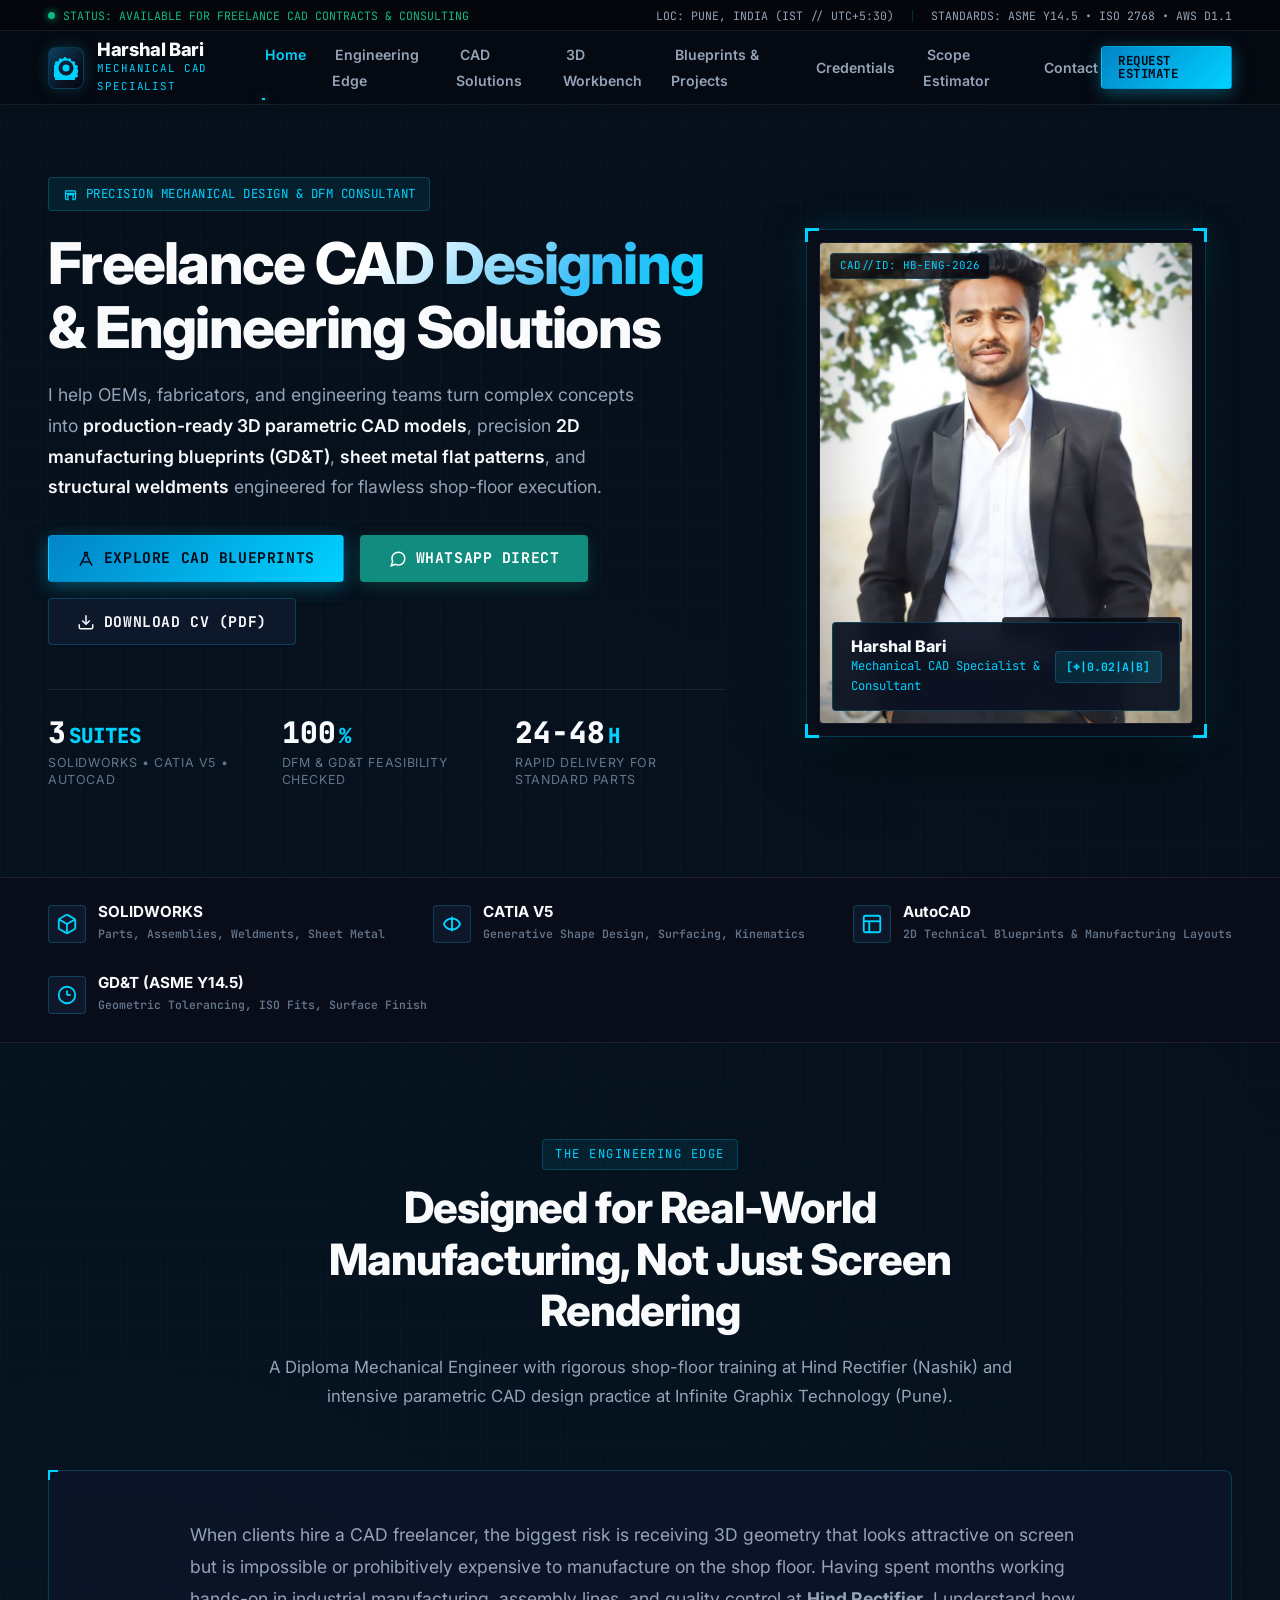
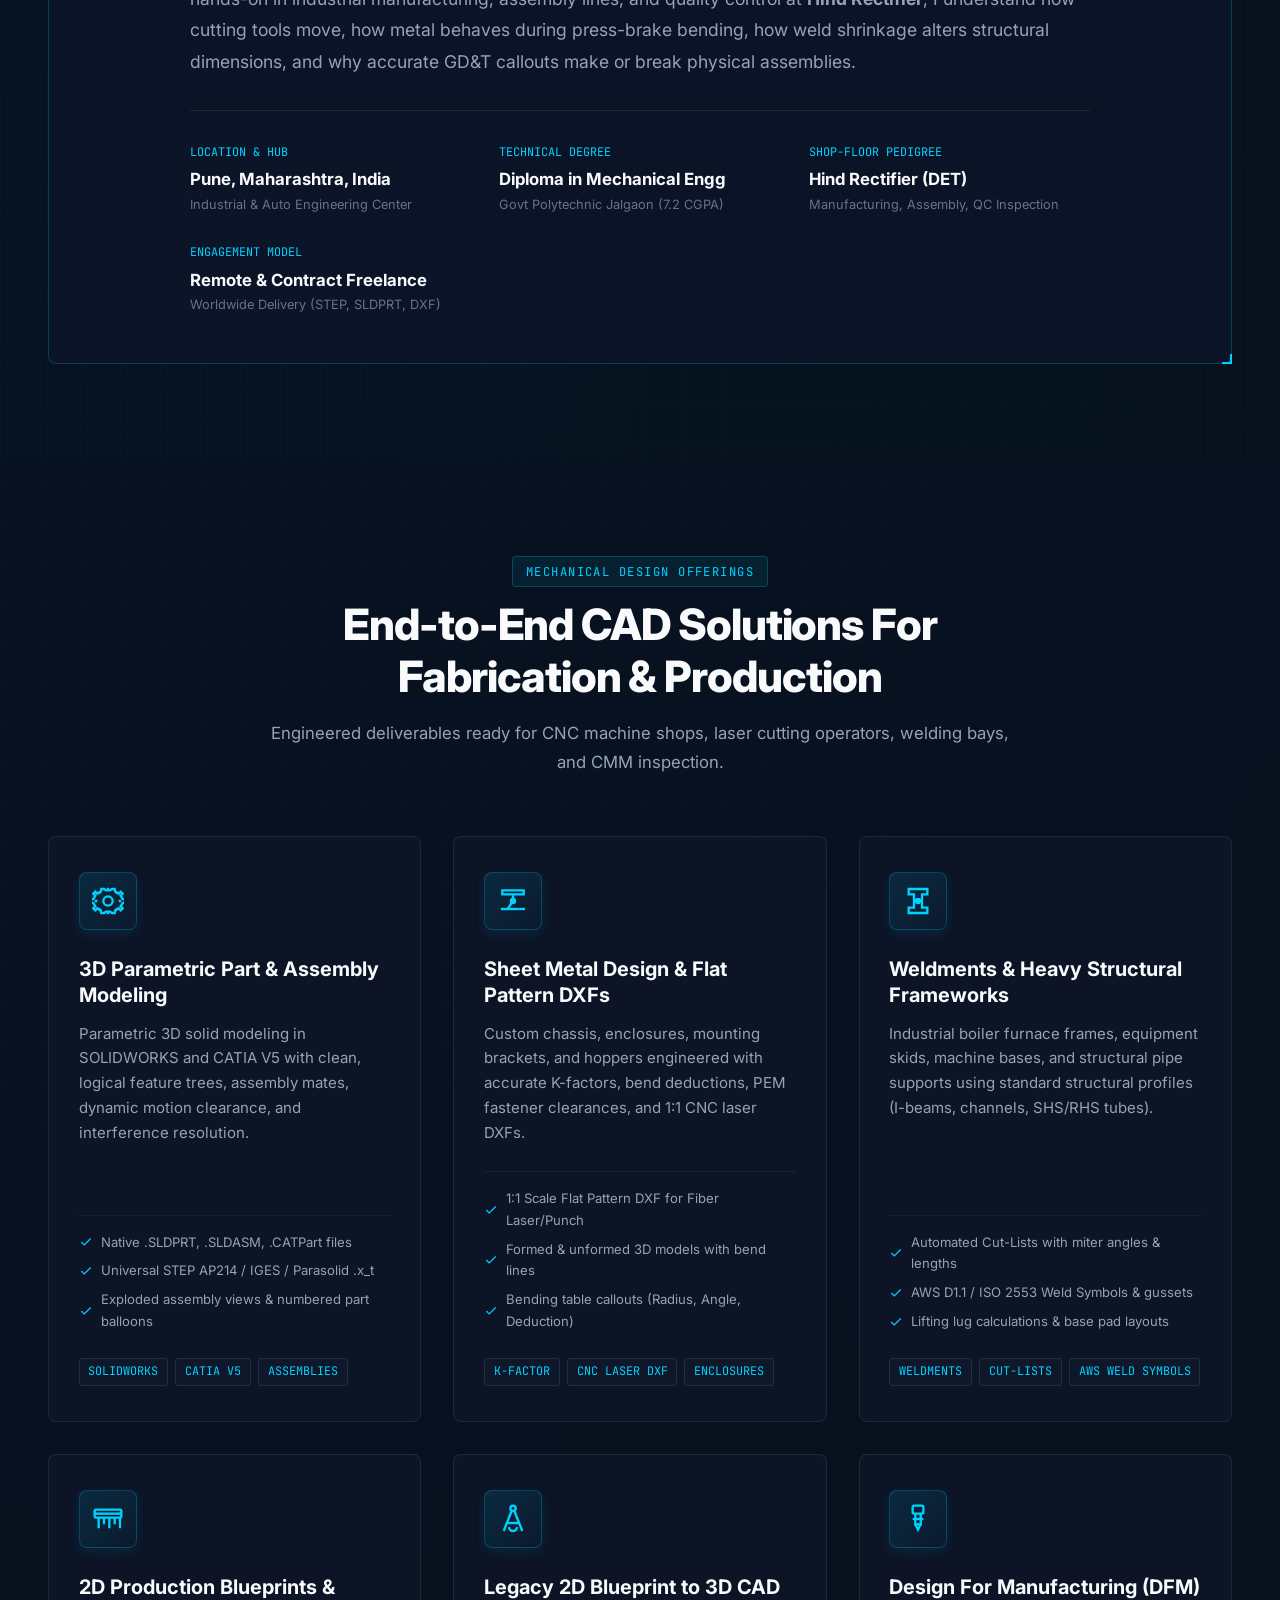
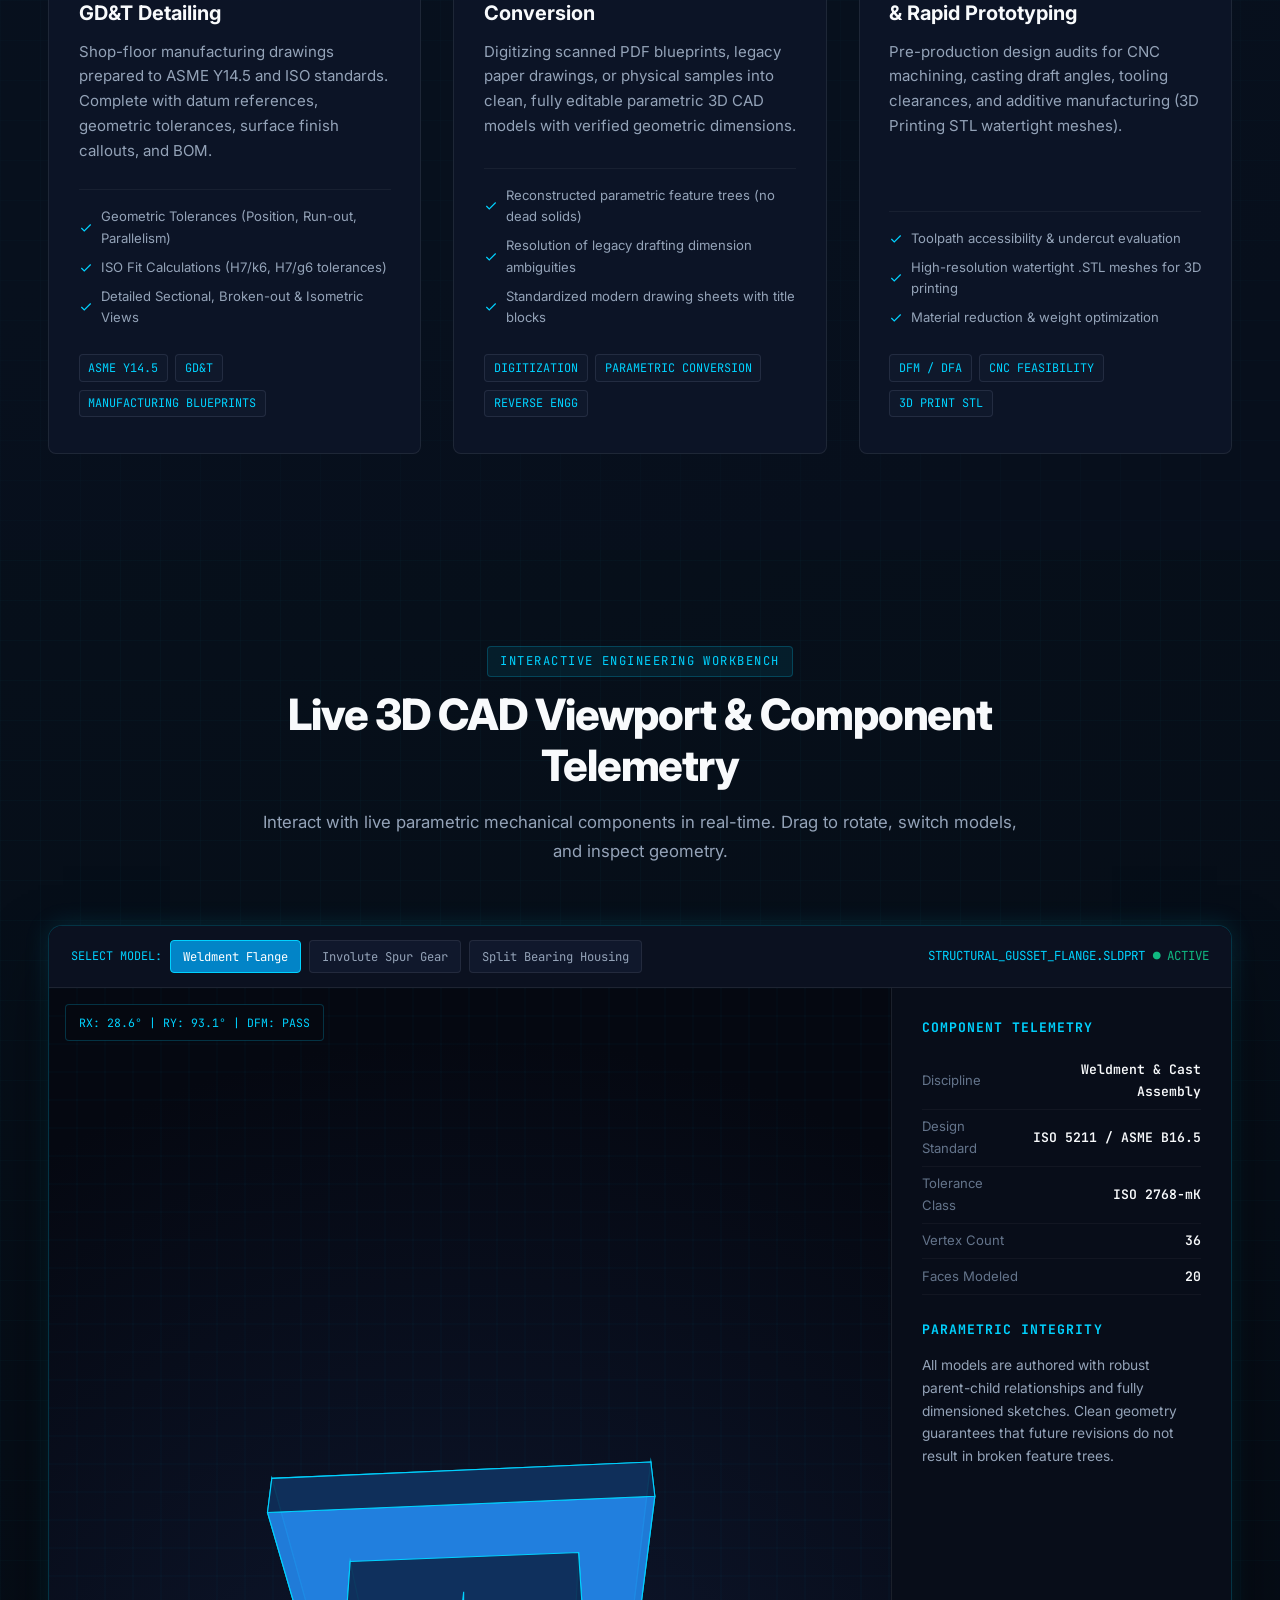
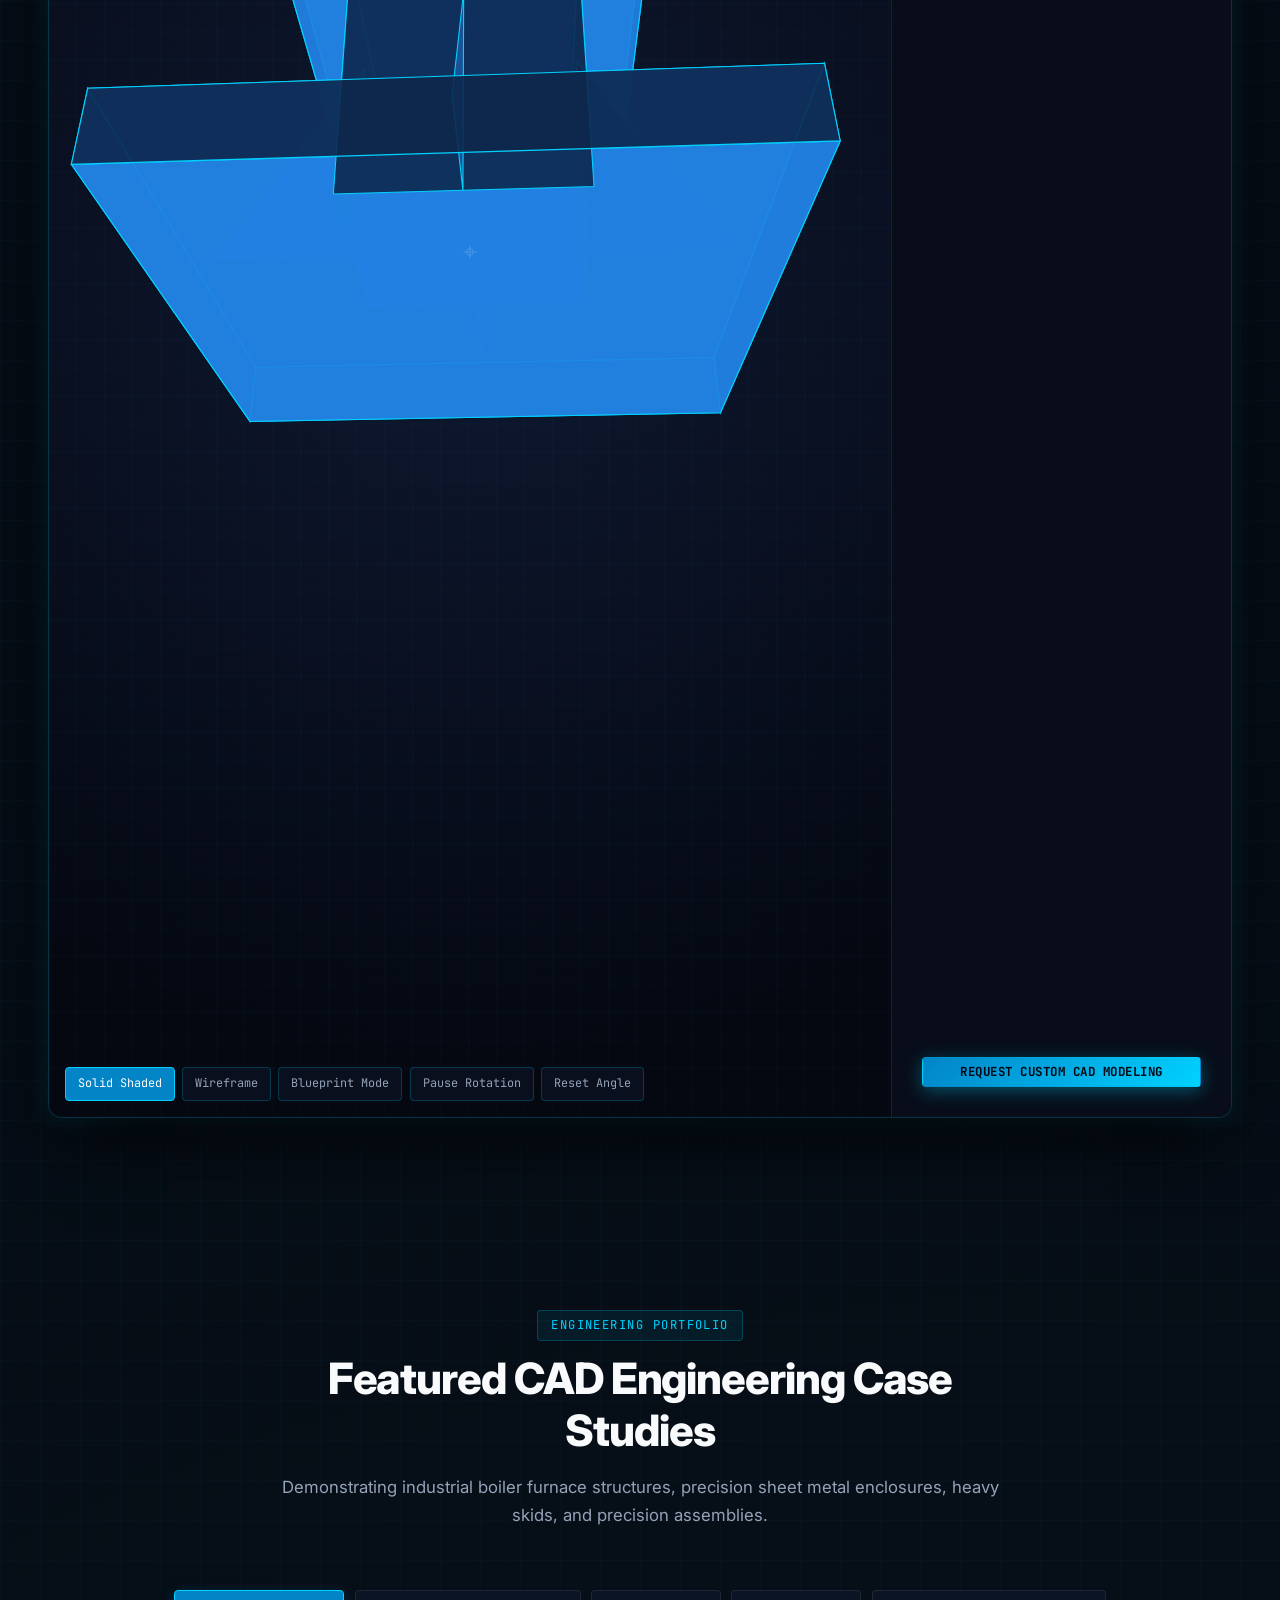
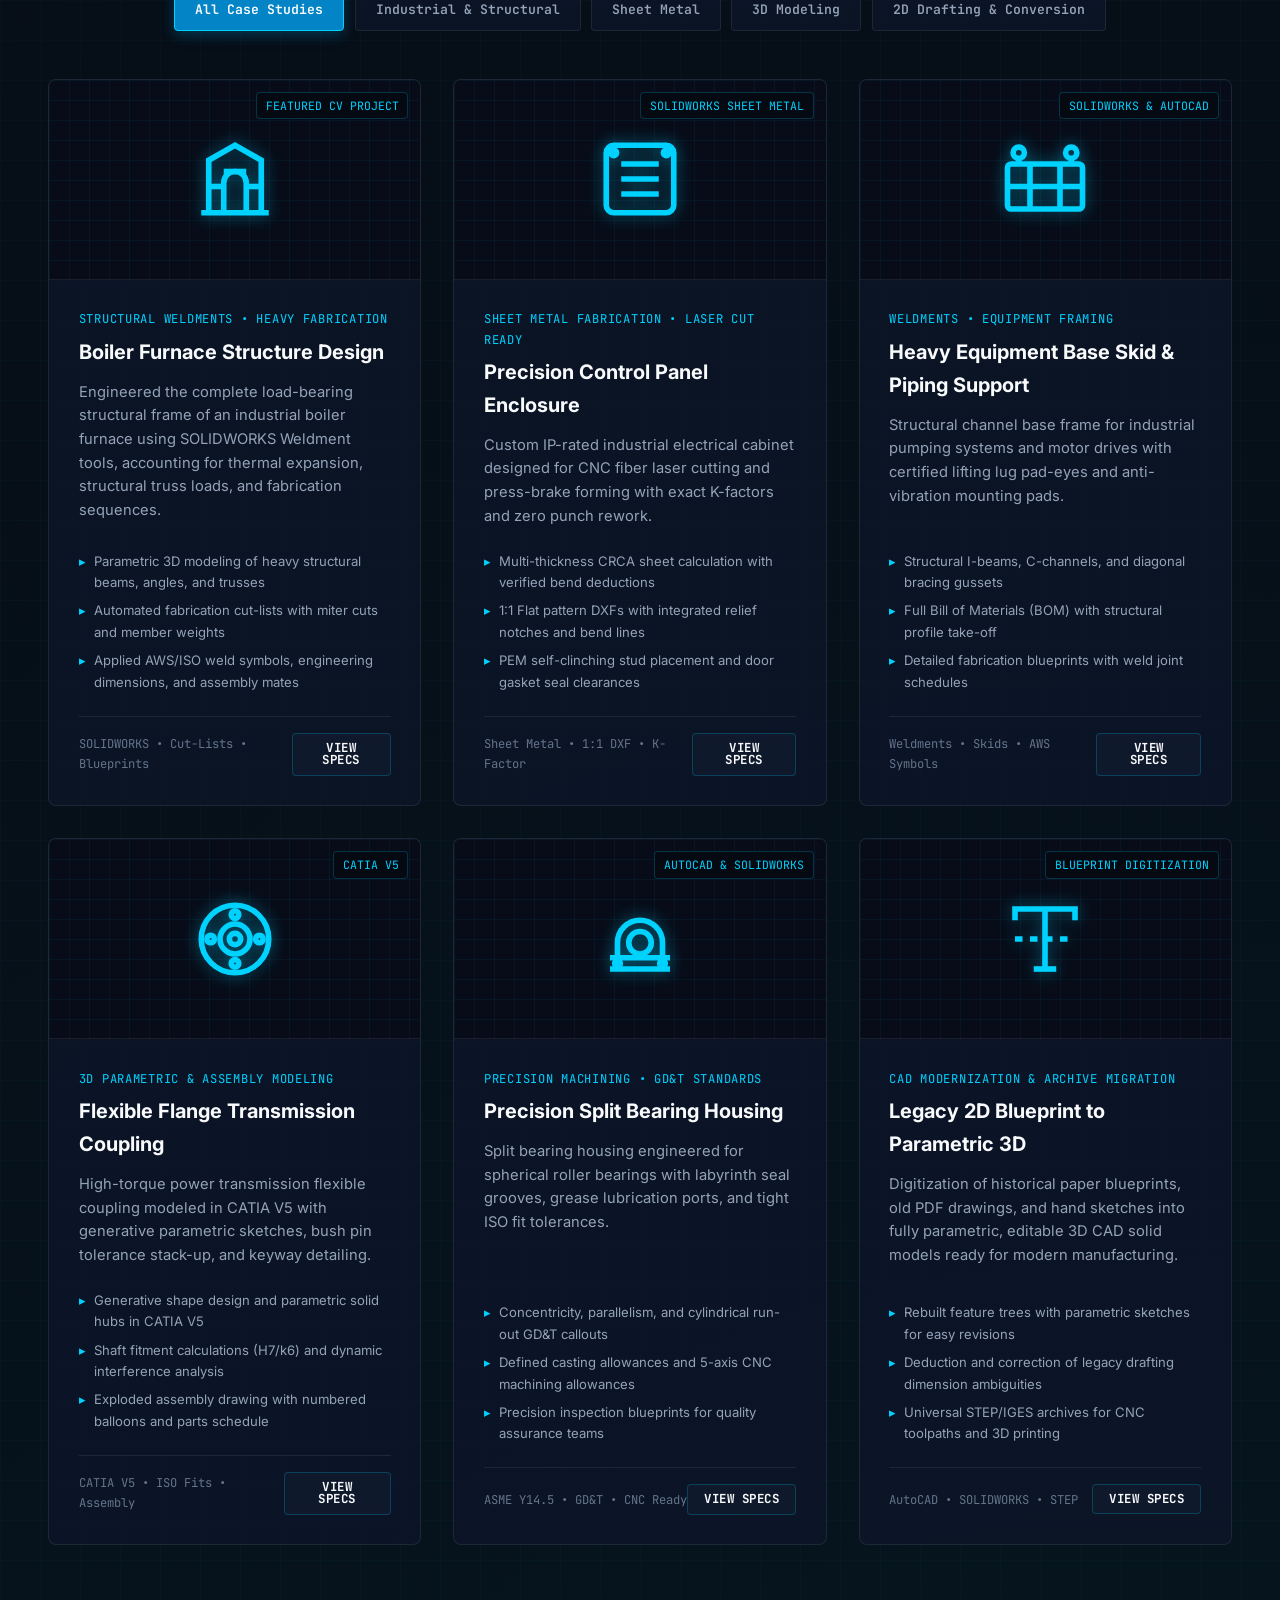
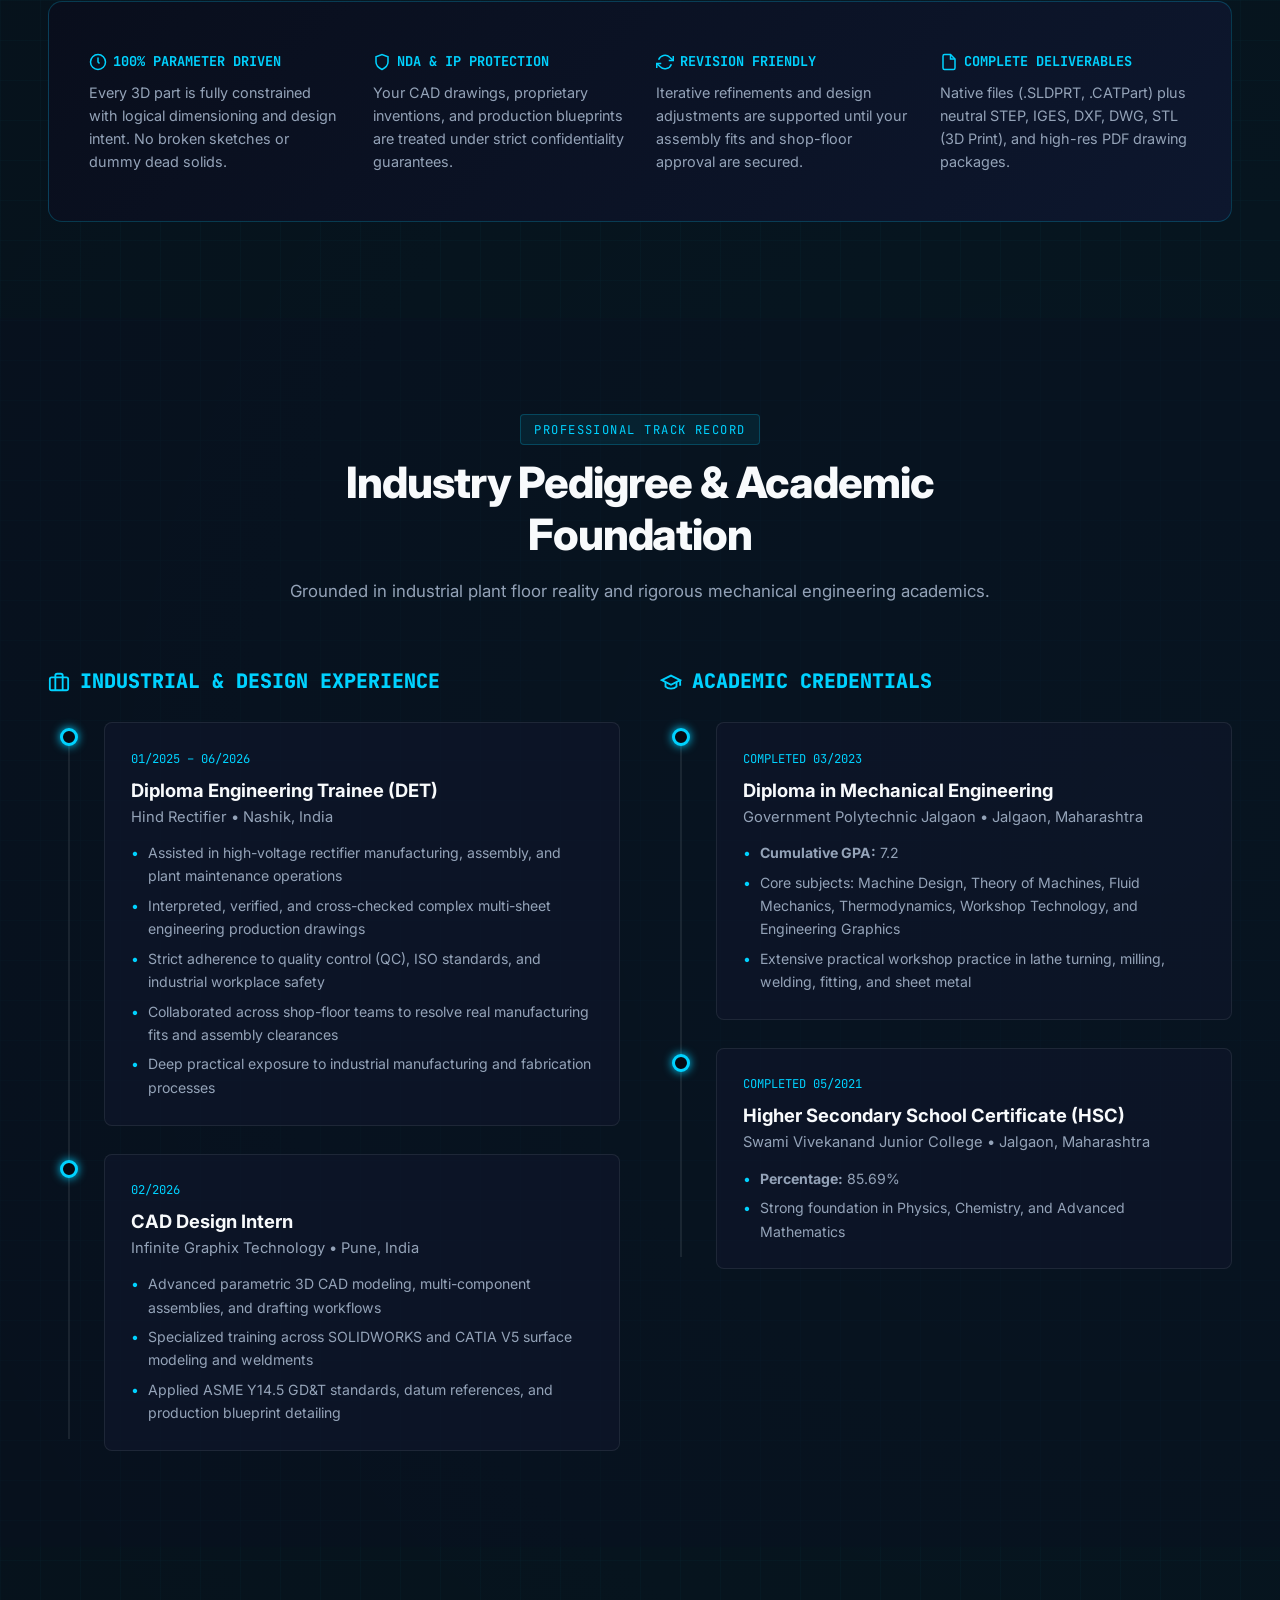
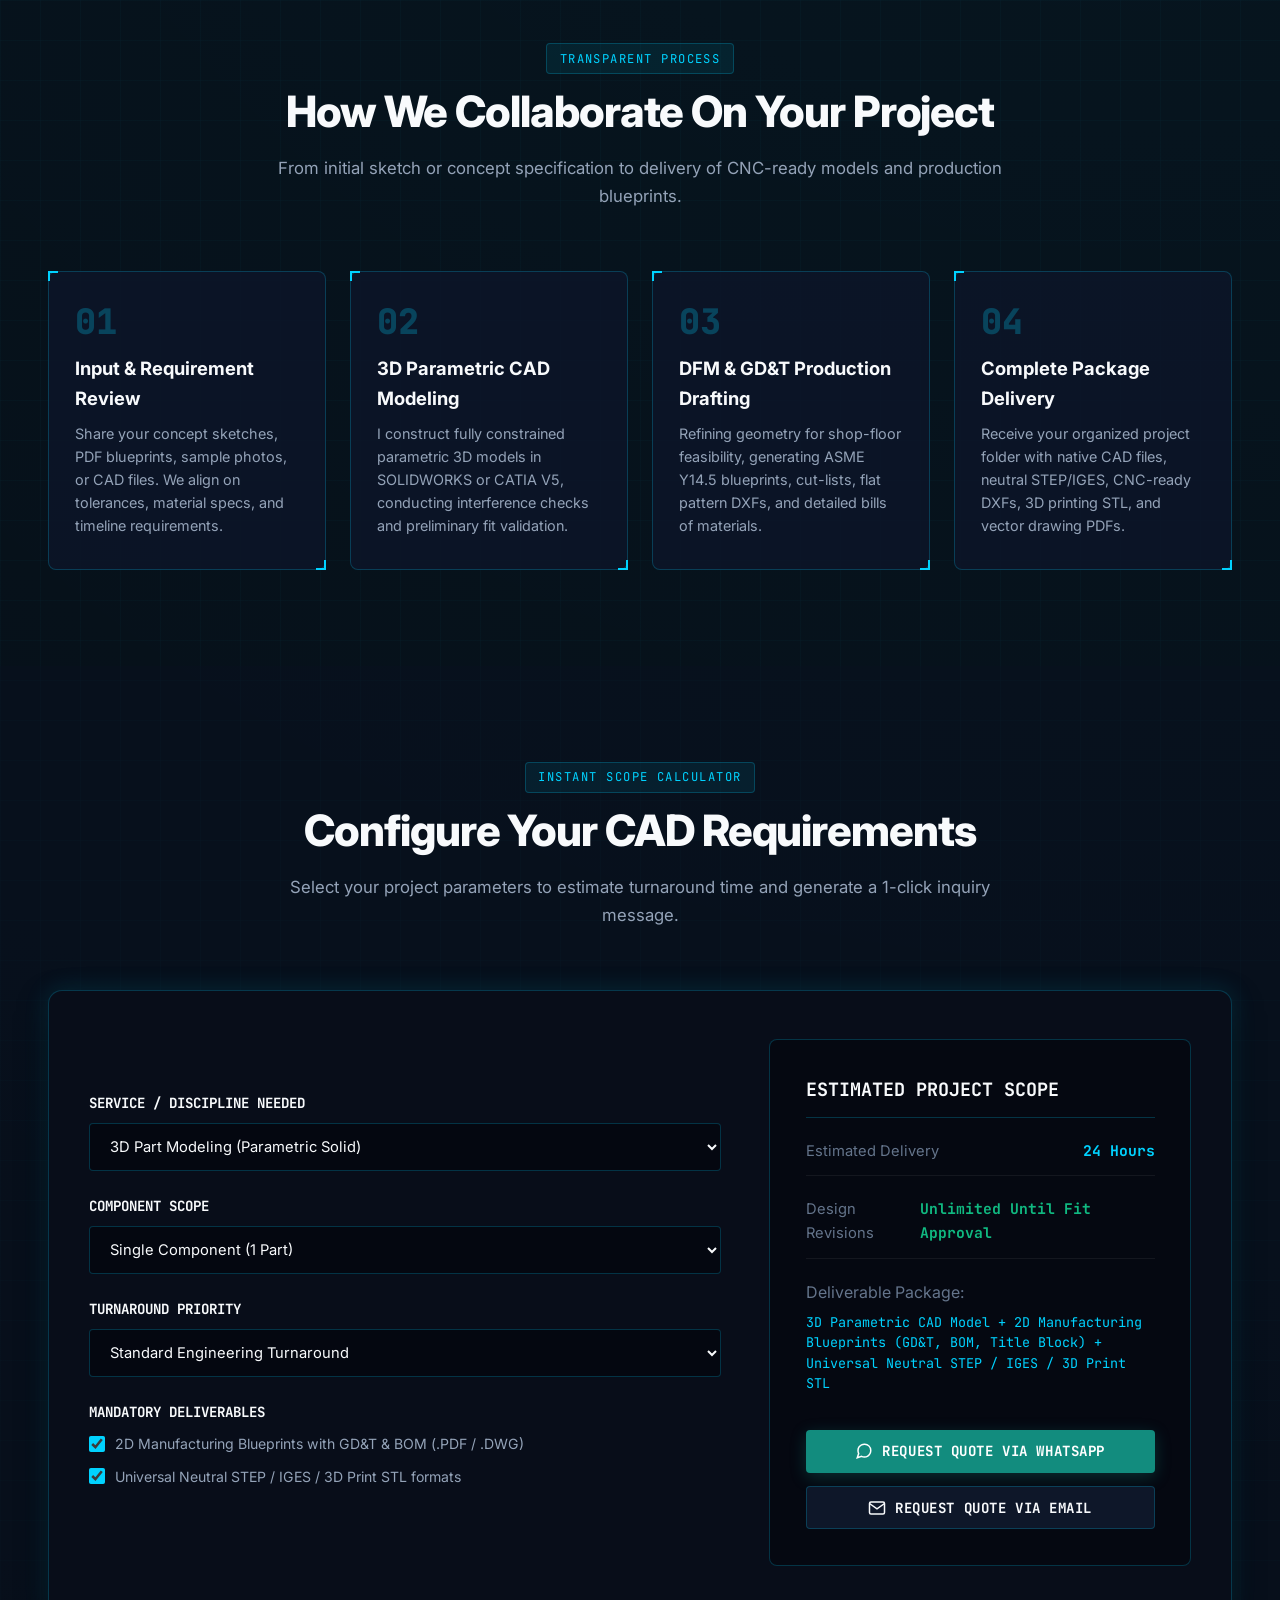
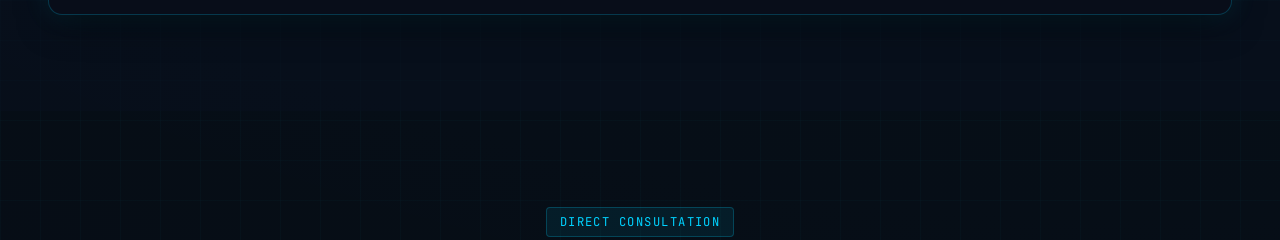
==== index.html @ 43b177a0 "style: elevate mechanical design aesthetic with custom icons and enhanced workflow" ====
<!DOCTYPE html>
<html lang="en">
<head>
  <meta charset="UTF-8">
  <meta name="viewport" content="width=device-width, initial-scale=1.0">
  <title>Harshal Bari | Mechanical CAD Design Specialist &amp; Solutions Consultant</title>
  <meta name="description" content="Portfolio of Harshal Bari - Freelance Mechanical Design Engineer providing precision 3D CAD Modeling, 2D Production Blueprints (GD&T), Sheet Metal Design, Weldments, and DFM Solutions in SOLIDWORKS, CATIA V5, and AutoCAD.">
  <meta name="keywords" content="Mechanical CAD Freelancer, SOLIDWORKS Designer, CATIA V5 Freelance, Sheet Metal Design, Weldments, 2D Drafting, GD&T, Pune CAD Engineer, Harshal Bari">
  <meta name="author" content="Harshal Bari">

  <!-- Open Graph / Meta -->
  <meta property="og:type" content="website">
  <meta property="og:title" content="Harshal Bari | Mechanical CAD Design Specialist">
  <meta property="og:description" content="Production-Ready 3D CAD Modeling, Sheet Metal Flat Patterns, Structural Weldments & GD&T Blueprints. DFM Validated.">
  <meta property="og:image" content="photo_web.jpg">

  <!-- Fonts -->
  <link rel="preconnect" href="https://fonts.googleapis.com">
  <link rel="preconnect" href="https://fonts.gstatic.com" crossorigin>
  <link href="https://fonts.googleapis.com/css2?family=Inter:wght@300;400;500;600;700;800&family=JetBrains+Mono:ital,wght@0,400;0,500;0,600;0,700;1,400&display=swap" rel="stylesheet">
  <link rel="stylesheet" href="css/style.css">
</head>
<body>

  <!-- Top Engineering Ribbon -->
  <div class="top-ribbon">
    <div class="container ribbon-flex">
      <div class="ribbon-status">
        <span class="pulse-led"></span>
        <span>STATUS: AVAILABLE FOR FREELANCE CAD CONTRACTS &amp; CONSULTING</span>
      </div>
      <div class="ribbon-spec">
        <span>LOC: PUNE, INDIA (IST // UTC+5:30)</span>
        <span style="margin: 0 0.5rem; color: var(--border-cad);">|</span>
        <span>STANDARDS: ASME Y14.5 • ISO 2768 • AWS D1.1</span>
      </div>
    </div>
  </div>

  <!-- Navigation Header -->
  <header class="header">
    <div class="container nav-container">
      <a href="#hero" class="brand-logo" aria-label="Harshal Bari Mechanical CAD">
        <div class="logo-gear-box">
          <!-- Mechanical Spur Gear Icon -->
          <svg width="24" height="24" viewBox="0 0 24 24" fill="currentColor">
            <path d="M12 15.5a3.5 3.5 0 1 0 0-7 3.5 3.5 0 0 0 0 7z"/>
            <path fill-rule="evenodd" d="M9.7 1.8a1.5 1.5 0 0 1 2.6 0l.5.9c.4.1.7.2 1.1.4l.9-.5a1.5 1.5 0 0 1 2.3 1.3l.1 1c.3.2.7.5 1 .7l1-.3a1.5 1.5 0 0 1 1.8 1.8l-.3 1c.2.3.5.7.7 1l1 .1a1.5 1.5 0 0 1 1.3 2.3l-.5.9c.2.4.3.7.4 1.1l.9.5a1.5 1.5 0 0 1 0 2.6l-.9.5c-.1.4-.2.7-.4 1.1l.5.9a1.5 1.5 0 0 1-1.3 2.3l-1 .1c-.2.3-.5.7-.7 1l.3 1a1.5 1.5 0 0 1-1.8 1.8l-1-.3c-.3.2-.7.5-1 .7l-.1 1a1.5 1.5 0 0 1-2.3 1.3l-.9-.5c-.4.2-.7.3-1.1.4l-.5.9a1.5 1.5 0 0 1-2.6 0l-.5-.9c-.4-.1-.7-.2-1.1-.4l-.9.5a1.5 1.5 0 0 1-2.3-1.3l-.1-1c-.3-.2-.7-.5-1-.7l-1 .3a1.5 1.5 0 0 1-1.8-1.8l.3-1c-.2-.3-.5-.7-.7-1l-1-.1a1.5 1.5 0 0 1-1.3-2.3l.5-.9c-.2-.4-.3-.7-.4-1.1l-.9-.5a1.5 1.5 0 0 1 0-2.6l.9-.5c.1-.4.2-.7.4-1.1l-.5-.9a1.5 1.5 0 0 1 1.3-2.3l1-.1c.2-.3.5-.7.7-1l-.3-1a1.5 1.5 0 0 1 1.8-1.8l1 .3c.3-.2.7-.5 1-.7l.1-1a1.5 1.5 0 0 1 2.3-1.3l.9.5c.4-.2.7-.3 1.1-.4l.5-.9zm2.3 17.7a7.5 7.5 0 1 0 0-15 7.5 7.5 0 0 0 0 15z" clip-rule="evenodd"/>
          </svg>
        </div>
        <div class="brand-info">
          <span class="brand-name">Harshal Bari</span>
          <span class="brand-tagline">Mechanical CAD Specialist</span>
        </div>
      </a>

      <nav>
        <ul class="nav-links" id="navLinks">
          <li><a href="#hero" class="nav-link active">Home</a></li>
          <li><a href="#about" class="nav-link">Engineering Edge</a></li>
          <li><a href="#solutions" class="nav-link">CAD Solutions</a></li>
          <li><a href="#workbench" class="nav-link">3D Workbench</a></li>
          <li><a href="#projects" class="nav-link">Blueprints &amp; Projects</a></li>
          <li><a href="#experience" class="nav-link">Credentials</a></li>
          <li><a href="#estimator" class="nav-link">Scope Estimator</a></li>
          <li><a href="#contact" class="nav-link">Contact</a></li>
        </ul>
      </nav>

      <div class="nav-actions">
        <a href="#estimator" class="btn btn-primary btn-sm">Request Estimate</a>
        <button class="mobile-toggle" id="mobileToggle" aria-label="Toggle navigation menu">
          <svg width="22" height="22" viewBox="0 0 24 24" fill="none" stroke="currentColor" stroke-width="2">
            <line x1="3" y1="12" x2="21" y2="12"></line>
            <line x1="3" y1="6" x2="21" y2="6"></line>
            <line x1="3" y1="18" x2="21" y2="18"></line>
          </svg>
        </button>
      </div>
    </div>
  </header>

  <main>
    <!-- Hero Section -->
    <section class="hero" id="hero">
      <div class="container hero-grid">
        <div class="hero-content">
          <div class="hero-pretitle">
            <!-- Caliper icon -->
            <svg width="15" height="15" viewBox="0 0 24 24" fill="none" stroke="currentColor" stroke-width="2">
              <path d="M4 6h16M4 10h16M4 6v12a2 2 0 0 0 2 2h2v-8h8v8h2a2 2 0 0 0 2-2V6"></path>
              <line x1="8" y1="10" x2="8" y2="14"></line>
              <line x1="12" y1="10" x2="12" y2="13"></line>
              <line x1="16" y1="10" x2="16" y2="14"></line>
            </svg>
            PRECISION MECHANICAL DESIGN &amp; DFM CONSULTANT
          </div>

          <h1 class="hero-title">
            Freelance <span class="gradient-cad">CAD Designing</span> &amp; Engineering Solutions
          </h1>

          <p class="hero-description">
            I help OEMs, fabricators, and engineering teams turn complex concepts into 
            <strong>production-ready 3D parametric CAD models</strong>, precision <strong>2D manufacturing blueprints (GD&amp;T)</strong>, 
            <strong>sheet metal flat patterns</strong>, and <strong>structural weldments</strong> engineered for flawless shop-floor execution.
          </p>

          <div class="hero-actions">
            <a href="#projects" class="btn btn-primary btn-lg">
              <!-- Technical Drawing Compass Icon -->
              <svg width="18" height="18" viewBox="0 0 24 24" fill="none" stroke="currentColor" stroke-width="2">
                <circle cx="12" cy="5" r="2"></circle>
                <path d="m11 7-7 14"></path>
                <path d="m13 7 7 14"></path>
                <path d="M7 16h10"></path>
              </svg>
              Explore CAD Blueprints
            </a>

            <a href="https://wa.me/919665104477?text=Hello%20Harshal,%20I%20have%20a%20CAD%20design%20project%20I%20would%20like%20to%20discuss." target="_blank" rel="noopener noreferrer" class="btn btn-whatsapp btn-lg">
              <svg width="18" height="18" viewBox="0 0 24 24" fill="none" stroke="currentColor" stroke-width="2">
                <path d="M21 11.5a8.38 8.38 0 0 1-.9 3.8 8.5 8.5 0 0 1-7.6 4.7 8.38 8.38 0 0 1-3.8-.9L3 21l1.9-5.7a8.38 8.38 0 0 1-.9-3.8 8.5 8.5 0 0 1 4.7-7.6 8.38 8.38 0 0 1 3.8-.9h.5a8.48 8.48 0 0 1 8 8v.5z"></path>
              </svg>
              WhatsApp Direct
            </a>

            <a href="HARSHAL_BARI_RESUME.pdf" download="Harshal_Bari_Resume.pdf" class="btn btn-secondary btn-lg">
              <svg width="18" height="18" viewBox="0 0 24 24" fill="none" stroke="currentColor" stroke-width="2">
                <path d="M21 15v4a2 2 0 0 1-2 2H5a2 2 0 0 1-2-2v-4"></path>
                <polyline points="7 10 12 15 17 10"></polyline>
                <line x1="12" y1="15" x2="12" y2="3"></line>
              </svg>
              Download CV (PDF)
            </a>
          </div>

          <div class="hero-metrics-bar">
            <div class="metric-box">
              <div class="metric-num">3 <span>SUITES</span></div>
              <div class="metric-desc">SOLIDWORKS • CATIA V5 • AutoCAD</div>
            </div>
            <div class="metric-box">
              <div class="metric-num">100<span>%</span></div>
              <div class="metric-desc">DFM &amp; GD&amp;T Feasibility Checked</div>
            </div>
            <div class="metric-box">
              <div class="metric-num">24-48<span>H</span></div>
              <div class="metric-desc">Rapid Delivery For Standard Parts</div>
            </div>
          </div>
        </div>

        <!-- Hero Portrait Visual with CAD Corner Notches -->
        <div class="hero-visual">
          <div class="portrait-cad-card">
            <div class="cad-corner-tl"></div>
            <div class="cad-corner-tr"></div>
            <div class="cad-corner-bl"></div>
            <div class="cad-corner-br"></div>

            <div class="portrait-frame">
              <img src="photo_web.jpg" alt="Harshal Bari - Mechanical CAD Specialist" class="portrait-img" width="400" height="480">
              
              <!-- Technical CAD Overlay Callouts -->
              <div class="dim-tag-top">CAD//ID: HB-ENG-2026</div>
              <div class="dim-tag-bottom">TOL: ±0.02mm [ISO 2768]</div>

              <div class="portrait-info-badge">
                <div class="portrait-name">
                  <h4>Harshal Bari</h4>
                  <p>Mechanical CAD Specialist &amp; Consultant</p>
                </div>
                <div class="gdt-symbol-box" title="Geometric Tolerancing ASME Y14.5">
                  [⌖|0.02|A|B]
                </div>
              </div>
            </div>
          </div>
        </div>
      </div>
    </section>

    <!-- CAD Software Suite Ribbon -->
    <div class="software-strip">
      <div class="container">
        <div class="software-strip-grid">
          <!-- SOLIDWORKS -->
          <div class="soft-badge">
            <div class="soft-icon-box">
              <!-- Solid Hex Block Icon -->
              <svg width="22" height="22" viewBox="0 0 24 24" fill="none" stroke="currentColor" stroke-width="2">
                <path d="M21 16V8a2 2 0 0 0-1-1.73l-7-4a2 2 0 0 0-2 0l-7 4A2 2 0 0 0 3 8v8a2 2 0 0 0 1 1.73l7 4a2 2 0 0 0 2 0l7-4A2 2 0 0 0 21 16z"></path>
                <polyline points="3.27 6.96 12 12.01 20.73 6.96"></polyline>
                <line x1="12" y1="22.08" x2="12" y2="12"></line>
              </svg>
            </div>
            <div class="soft-info">
              <h5>SOLIDWORKS</h5>
              <span>Parts, Assemblies, Weldments, Sheet Metal</span>
            </div>
          </div>

          <!-- CATIA V5 -->
          <div class="soft-badge">
            <div class="soft-icon-box">
              <!-- Curved Surface / Aerodynamic Loft Icon -->
              <svg width="22" height="22" viewBox="0 0 24 24" fill="none" stroke="currentColor" stroke-width="2">
                <path d="M3 12c4-8 14-8 18 0"></path>
                <path d="M3 12c4 8 14 8 18 0"></path>
                <path d="M12 4v16"></path>
              </svg>
            </div>
            <div class="soft-info">
              <h5>CATIA V5</h5>
              <span>Generative Shape Design, Surfacing, Kinematics</span>
            </div>
          </div>

          <!-- AutoCAD -->
          <div class="soft-badge">
            <div class="soft-icon-box">
              <!-- Technical Drafting Blueprint Layout Icon -->
              <svg width="22" height="22" viewBox="0 0 24 24" fill="none" stroke="currentColor" stroke-width="2">
                <rect x="3" y="3" width="18" height="18" rx="2"></rect>
                <line x1="3" y1="9" x2="21" y2="9"></line>
                <line x1="9" y1="21" x2="9" y2="9"></line>
              </svg>
            </div>
            <div class="soft-info">
              <h5>AutoCAD</h5>
              <span>2D Technical Blueprints &amp; Manufacturing Layouts</span>
            </div>
          </div>

          <!-- GD&T & Standards -->
          <div class="soft-badge">
            <div class="soft-icon-box">
              <!-- Precision Vernier Caliper / Gauge Icon -->
              <svg width="22" height="22" viewBox="0 0 24 24" fill="none" stroke="currentColor" stroke-width="2">
                <circle cx="12" cy="12" r="9"></circle>
                <line x1="12" y1="7" x2="12" y2="12"></line>
                <line x1="12" y1="12" x2="16" y2="12"></line>
              </svg>
            </div>
            <div class="soft-info">
              <h5>GD&amp;T (ASME Y14.5)</h5>
              <span>Geometric Tolerancing, ISO Fits, Surface Finish</span>
            </div>
          </div>
        </div>
      </div>
    </div>

    <!-- About / The Engineering Edge -->
    <section class="section" id="about">
      <div class="container">
        <div class="section-header">
          <span class="section-kicker">The Engineering Edge</span>
          <h2 class="section-title">Designed for Real-World Manufacturing, Not Just Screen Rendering</h2>
          <p class="section-subtitle">
            A Diploma Mechanical Engineer with rigorous shop-floor training at Hind Rectifier (Nashik) 
            and intensive parametric CAD design practice at Infinite Graphix Technology (Pune).
          </p>
        </div>

        <div class="tech-frame" style="border-radius: var(--radius-sm); padding: 3rem 2.5rem;">
          <div style="max-width: 900px; margin: 0 auto;">
            <p style="font-size: 1.1rem; color: var(--text-secondary); margin-bottom: 2rem; line-height: 1.8;">
              When clients hire a CAD freelancer, the biggest risk is receiving 3D geometry that looks attractive on screen 
              but is impossible or prohibitively expensive to manufacture on the shop floor. 
              Having spent months working hands-on in industrial manufacturing, assembly lines, and quality control at 
              <strong>Hind Rectifier</strong>, I understand how cutting tools move, how metal behaves during press-brake bending, 
              how weld shrinkage alters structural dimensions, and why accurate GD&amp;T callouts make or break physical assemblies.
            </p>

            <div style="display: grid; grid-template-columns: repeat(auto-fit, minmax(220px, 1fr)); gap: 1.75rem; border-top: 1px solid var(--border-subtle); padding-top: 2rem;">
              <div>
                <div style="font-family: var(--font-mono); font-size: 0.74rem; color: var(--accent-cyan); text-transform: uppercase;">Location &amp; Hub</div>
                <div style="font-size: 1.05rem; font-weight: 700; color: var(--text-primary); margin-top: 0.25rem;">Pune, Maharashtra, India</div>
                <div style="font-size: 0.8rem; color: var(--text-muted);">Industrial &amp; Auto Engineering Center</div>
              </div>

              <div>
                <div style="font-family: var(--font-mono); font-size: 0.74rem; color: var(--accent-cyan); text-transform: uppercase;">Technical Degree</div>
                <div style="font-size: 1.05rem; font-weight: 700; color: var(--text-primary); margin-top: 0.25rem;">Diploma in Mechanical Engg</div>
                <div style="font-size: 0.8rem; color: var(--text-muted);">Govt Polytechnic Jalgaon (7.2 CGPA)</div>
              </div>

              <div>
                <div style="font-family: var(--font-mono); font-size: 0.74rem; color: var(--accent-cyan); text-transform: uppercase;">Shop-Floor Pedigree</div>
                <div style="font-size: 1.05rem; font-weight: 700; color: var(--text-primary); margin-top: 0.25rem;">Hind Rectifier (DET)</div>
                <div style="font-size: 0.8rem; color: var(--text-muted);">Manufacturing, Assembly, QC Inspection</div>
              </div>

              <div>
                <div style="font-family: var(--font-mono); font-size: 0.74rem; color: var(--accent-cyan); text-transform: uppercase;">Engagement Model</div>
                <div style="font-size: 1.05rem; font-weight: 700; color: var(--text-primary); margin-top: 0.25rem;">Remote &amp; Contract Freelance</div>
                <div style="font-size: 0.8rem; color: var(--text-muted);">Worldwide Delivery (STEP, SLDPRT, DXF)</div>
              </div>
            </div>
          </div>
        </div>
      </div>
    </section>

    <!-- Mechanical Solutions & Deliverables (With True Mechanical Icons) -->
    <section class="section" id="solutions" style="background: rgba(11, 17, 32, 0.45);">
      <div class="container">
        <div class="section-header">
          <span class="section-kicker">Mechanical Design Offerings</span>
          <h2 class="section-title">End-to-End CAD Solutions For Fabrication &amp; Production</h2>
          <p class="section-subtitle">
            Engineered deliverables ready for CNC machine shops, laser cutting operators, welding bays, and CMM inspection.
          </p>
        </div>

        <div class="solutions-grid">
          <!-- Solution 1: 3D Parametric Modeling -->
          <div class="solution-card">
            <div class="mech-icon-container" title="Parametric Gearing & Part Design">
              <!-- Mechanical Spur Gear SVG -->
              <svg width="32" height="32" viewBox="0 0 24 24" fill="none" stroke="currentColor" stroke-width="1.75">
                <circle cx="12" cy="12" r="3.5"></circle>
                <path d="M12 2v2M12 20v2M2 12h2M20 12h2M4.93 4.93l1.41 1.41M17.66 17.66l1.41 1.41M4.93 19.07l1.41-1.41M17.66 6.34l1.41-1.41"></path>
                <path d="m9 3 1.5 1h3L15 3h2l.5 2 2.5 1.5 1.5-1.5 1.5 1.5-1.5 1.5 1.5 2.5 2 .5v2l-2 .5-1.5 2.5 1.5 1.5-1.5 1.5-1.5-1.5-2.5 1.5-.5 2h-2l-1.5-1h-3L9 21H7l-.5-2-2.5-1.5-1.5 1.5-1.5-1.5 1.5-1.5-1.5-2.5-2-.5v-2l2-.5 1.5-2.5-1.5-1.5 1.5-1.5 1.5 1.5 2.5-1.5.5-2h2z"></path>
              </svg>
            </div>
            <h3 class="solution-title">3D Parametric Part &amp; Assembly Modeling</h3>
            <p class="solution-desc">
              Parametric 3D solid modeling in SOLIDWORKS and CATIA V5 with clean, logical feature trees, assembly mates, dynamic motion clearance, and interference resolution.
            </p>
            <ul class="solution-deliverables">
              <li>
                <svg width="14" height="14" viewBox="0 0 24 24" fill="none" stroke="currentColor" stroke-width="2"><polyline points="20 6 9 17 4 12"></polyline></svg>
                Native .SLDPRT, .SLDASM, .CATPart files
              </li>
              <li>
                <svg width="14" height="14" viewBox="0 0 24 24" fill="none" stroke="currentColor" stroke-width="2"><polyline points="20 6 9 17 4 12"></polyline></svg>
                Universal STEP AP214 / IGES / Parasolid .x_t
              </li>
              <li>
                <svg width="14" height="14" viewBox="0 0 24 24" fill="none" stroke="currentColor" stroke-width="2"><polyline points="20 6 9 17 4 12"></polyline></svg>
                Exploded assembly views &amp; numbered part balloons
              </li>
            </ul>
            <div class="solution-tags">
              <span class="tech-tag">SOLIDWORKS</span>
              <span class="tech-tag">CATIA V5</span>
              <span class="tech-tag">ASSEMBLIES</span>
            </div>
          </div>

          <!-- Solution 2: Sheet Metal & DXF -->
          <div class="solution-card">
            <div class="mech-icon-container" title="Sheet Metal Press-Brake & Bending">
              <!-- Sheet Metal Bending & Punch SVG -->
              <svg width="32" height="32" viewBox="0 0 24 24" fill="none" stroke="currentColor" stroke-width="1.75">
                <path d="M4 4h16v3H4z"></path>
                <path d="M12 7v5l-4 6H3"></path>
                <path d="M16 18h5"></path>
                <path d="M8 18h8"></path>
                <circle cx="12" cy="12" r="1.5"></circle>
              </svg>
            </div>
            <h3 class="solution-title">Sheet Metal Design &amp; Flat Pattern DXFs</h3>
            <p class="solution-desc">
              Custom chassis, enclosures, mounting brackets, and hoppers engineered with accurate K-factors, bend deductions, PEM fastener clearances, and 1:1 CNC laser DXFs.
            </p>
            <ul class="solution-deliverables">
              <li>
                <svg width="14" height="14" viewBox="0 0 24 24" fill="none" stroke="currentColor" stroke-width="2"><polyline points="20 6 9 17 4 12"></polyline></svg>
                1:1 Scale Flat Pattern DXF for Fiber Laser/Punch
              </li>
              <li>
                <svg width="14" height="14" viewBox="0 0 24 24" fill="none" stroke="currentColor" stroke-width="2"><polyline points="20 6 9 17 4 12"></polyline></svg>
                Formed &amp; unformed 3D models with bend lines
              </li>
              <li>
                <svg width="14" height="14" viewBox="0 0 24 24" fill="none" stroke="currentColor" stroke-width="2"><polyline points="20 6 9 17 4 12"></polyline></svg>
                Bending table callouts (Radius, Angle, Deduction)
              </li>
            </ul>
            <div class="solution-tags">
              <span class="tech-tag">K-FACTOR</span>
              <span class="tech-tag">CNC LASER DXF</span>
              <span class="tech-tag">ENCLOSURES</span>
            </div>
          </div>

          <!-- Solution 3: Weldments & Structural Framing -->
          <div class="solution-card">
            <div class="mech-icon-container" title="Structural Steel I-Beam & Weldment">
              <!-- Structural I-Beam & Weldment SVG -->
              <svg width="32" height="32" viewBox="0 0 24 24" fill="none" stroke="currentColor" stroke-width="1.75">
                <path d="M5 3h14v4H15v10h4v4H5v-4h4V7H5z"></path>
                <circle cx="12" cy="12" r="1.5" fill="currentColor"></circle>
              </svg>
            </div>
            <h3 class="solution-title">Weldments &amp; Heavy Structural Frameworks</h3>
            <p class="solution-desc">
              Industrial boiler furnace frames, equipment skids, machine bases, and structural pipe supports using standard structural profiles (I-beams, channels, SHS/RHS tubes).
            </p>
            <ul class="solution-deliverables">
              <li>
                <svg width="14" height="14" viewBox="0 0 24 24" fill="none" stroke="currentColor" stroke-width="2"><polyline points="20 6 9 17 4 12"></polyline></svg>
                Automated Cut-Lists with miter angles &amp; lengths
              </li>
              <li>
                <svg width="14" height="14" viewBox="0 0 24 24" fill="none" stroke="currentColor" stroke-width="2"><polyline points="20 6 9 17 4 12"></polyline></svg>
                AWS D1.1 / ISO 2553 Weld Symbols &amp; gussets
              </li>
              <li>
                <svg width="14" height="14" viewBox="0 0 24 24" fill="none" stroke="currentColor" stroke-width="2"><polyline points="20 6 9 17 4 12"></polyline></svg>
                Lifting lug calculations &amp; base pad layouts
              </li>
            </ul>
            <div class="solution-tags">
              <span class="tech-tag">WELDMENTS</span>
              <span class="tech-tag">CUT-LISTS</span>
              <span class="tech-tag">AWS WELD SYMBOLS</span>
            </div>
          </div>

          <!-- Solution 4: 2D Production Blueprints & GD&T -->
          <div class="solution-card">
            <div class="mech-icon-container" title="Vernier Caliper & GD&T Detailing">
              <!-- Vernier Caliper & Dimension Measuring Tool SVG -->
              <svg width="32" height="32" viewBox="0 0 24 24" fill="none" stroke="currentColor" stroke-width="1.75">
                <rect x="2" y="5" width="20" height="6" rx="1"></rect>
                <path d="M5 11v8M9 11v5M13 11v8M17 11v5M21 11v8"></path>
                <line x1="2" y1="8" x2="22" y2="8"></line>
              </svg>
            </div>
            <h3 class="solution-title">2D Production Blueprints &amp; GD&amp;T Detailing</h3>
            <p class="solution-desc">
              Shop-floor manufacturing drawings prepared to ASME Y14.5 and ISO standards. Complete with datum references, geometric tolerances, surface finish callouts, and BOM.
            </p>
            <ul class="solution-deliverables">
              <li>
                <svg width="14" height="14" viewBox="0 0 24 24" fill="none" stroke="currentColor" stroke-width="2"><polyline points="20 6 9 17 4 12"></polyline></svg>
                Geometric Tolerances (Position, Run-out, Parallelism)
              </li>
              <li>
                <svg width="14" height="14" viewBox="0 0 24 24" fill="none" stroke="currentColor" stroke-width="2"><polyline points="20 6 9 17 4 12"></polyline></svg>
                ISO Fit Calculations (H7/k6, H7/g6 tolerances)
              </li>
              <li>
                <svg width="14" height="14" viewBox="0 0 24 24" fill="none" stroke="currentColor" stroke-width="2"><polyline points="20 6 9 17 4 12"></polyline></svg>
                Detailed Sectional, Broken-out &amp; Isometric Views
              </li>
            </ul>
            <div class="solution-tags">
              <span class="tech-tag">ASME Y14.5</span>
              <span class="tech-tag">GD&amp;T</span>
              <span class="tech-tag">MANUFACTURING BLUEPRINTS</span>
            </div>
          </div>

          <!-- Solution 5: Legacy 2D to 3D Conversion -->
          <div class="solution-card">
            <div class="mech-icon-container" title="Technical Drafting Compass & Digitization">
              <!-- Drafting Compass & Protractor SVG -->
              <svg width="32" height="32" viewBox="0 0 24 24" fill="none" stroke="currentColor" stroke-width="1.75">
                <circle cx="12" cy="4" r="2"></circle>
                <path d="M11 6 5 21"></path>
                <path d="M13 6l6 15"></path>
                <path d="M7.5 15h9"></path>
                <path d="M9 18a3 3 0 0 0 6 0"></path>
              </svg>
            </div>
            <h3 class="solution-title">Legacy 2D Blueprint to 3D CAD Conversion</h3>
            <p class="solution-desc">
              Digitizing scanned PDF blueprints, legacy paper drawings, or physical samples into clean, fully editable parametric 3D CAD models with verified geometric dimensions.
            </p>
            <ul class="solution-deliverables">
              <li>
                <svg width="14" height="14" viewBox="0 0 24 24" fill="none" stroke="currentColor" stroke-width="2"><polyline points="20 6 9 17 4 12"></polyline></svg>
                Reconstructed parametric feature trees (no dead solids)
              </li>
              <li>
                <svg width="14" height="14" viewBox="0 0 24 24" fill="none" stroke="currentColor" stroke-width="2"><polyline points="20 6 9 17 4 12"></polyline></svg>
                Resolution of legacy drafting dimension ambiguities
              </li>
              <li>
                <svg width="14" height="14" viewBox="0 0 24 24" fill="none" stroke="currentColor" stroke-width="2"><polyline points="20 6 9 17 4 12"></polyline></svg>
                Standardized modern drawing sheets with title blocks
              </li>
            </ul>
            <div class="solution-tags">
              <span class="tech-tag">DIGITIZATION</span>
              <span class="tech-tag">PARAMETRIC CONVERSION</span>
              <span class="tech-tag">REVERSE ENGG</span>
            </div>
          </div>

          <!-- Solution 6: DFM & Prototyping -->
          <div class="solution-card">
            <div class="mech-icon-container" title="CNC Spindle & Cutter">
              <!-- CNC Spindle / End Mill Cutter SVG -->
              <svg width="32" height="32" viewBox="0 0 24 24" fill="none" stroke="currentColor" stroke-width="1.75">
                <rect x="8" y="2" width="8" height="6" rx="1"></rect>
                <path d="M10 8v8l2 4 2-4V8"></path>
                <line x1="8" y1="12" x2="16" y2="12"></line>
                <line x1="9" y1="16" x2="15" y2="16"></line>
              </svg>
            </div>
            <h3 class="solution-title">Design For Manufacturing (DFM) &amp; Rapid Prototyping</h3>
            <p class="solution-desc">
              Pre-production design audits for CNC machining, casting draft angles, tooling clearances, and additive manufacturing (3D Printing STL watertight meshes).
            </p>
            <ul class="solution-deliverables">
              <li>
                <svg width="14" height="14" viewBox="0 0 24 24" fill="none" stroke="currentColor" stroke-width="2"><polyline points="20 6 9 17 4 12"></polyline></svg>
                Toolpath accessibility &amp; undercut evaluation
              </li>
              <li>
                <svg width="14" height="14" viewBox="0 0 24 24" fill="none" stroke="currentColor" stroke-width="2"><polyline points="20 6 9 17 4 12"></polyline></svg>
                High-resolution watertight .STL meshes for 3D printing
              </li>
              <li>
                <svg width="14" height="14" viewBox="0 0 24 24" fill="none" stroke="currentColor" stroke-width="2"><polyline points="20 6 9 17 4 12"></polyline></svg>
                Material reduction &amp; weight optimization
              </li>
            </ul>
            <div class="solution-tags">
              <span class="tech-tag">DFM / DFA</span>
              <span class="tech-tag">CNC FEASIBILITY</span>
              <span class="tech-tag">3D PRINT STL</span>
            </div>
          </div>
        </div>
      </div>
    </section>

    <!-- Interactive 3D CAD Workbench Simulation -->
    <section class="section" id="workbench">
      <div class="container">
        <div class="section-header">
          <span class="section-kicker">Interactive Engineering Workbench</span>
          <h2 class="section-title">Live 3D CAD Viewport &amp; Component Telemetry</h2>
          <p class="section-subtitle">
            Interact with live parametric mechanical components in real-time. Drag to rotate, switch models, and inspect geometry.
          </p>
        </div>

        <div class="cad-workbench-card">
          <!-- Workbench Top Toolbar -->
          <div class="workbench-toolbar">
            <div class="model-selector-group">
              <span style="font-family: var(--font-mono); font-size: 0.74rem; color: var(--accent-cyan); text-transform: uppercase;">SELECT MODEL:</span>
              <button class="model-sel-btn active" data-model="bracket">Weldment Flange</button>
              <button class="model-sel-btn" data-model="gear">Involute Spur Gear</button>
              <button class="model-sel-btn" data-model="bearing">Split Bearing Housing</button>
            </div>

            <div style="font-family: var(--font-mono); font-size: 0.78rem; color: var(--text-secondary); display: flex; align-items: center; gap: 0.5rem;">
              <span id="activeModelName" style="color: var(--accent-cyan);">STRUCTURAL_GUSSET_FLANGE.SLDPRT</span>
              <span style="color: var(--accent-green);">● ACTIVE</span>
            </div>
          </div>

          <!-- Workbench Body -->
          <div class="workbench-body">
            <div class="viewport-canvas-box" id="canvasArea">
              <canvas id="cadCanvas"></canvas>
              
              <div class="hud-telemetry" id="hudCoords">
                RX: 28.6° | RY: 42.9° | DFM: PASS
              </div>

              <!-- Center Crosshair for CAD Precision Aesthetic -->
              <svg class="hud-crosshair-center" viewBox="0 0 24 24" stroke="currentColor" fill="none">
                <line x1="12" y1="2" x2="12" y2="22"></line>
                <line x1="2" y1="12" x2="22" y2="12"></line>
                <circle cx="12" cy="12" r="5"></circle>
              </svg>

              <!-- Controls Toolbar -->
              <div class="viewport-controls-bar">
                <button class="vp-btn active" data-mode="solid">Solid Shaded</button>
                <button class="vp-btn" data-mode="wireframe">Wireframe</button>
                <button class="vp-btn" data-mode="blueprint">Blueprint Mode</button>
                <button class="vp-btn" id="toggleSpin">Pause Rotation</button>
                <button class="vp-btn" id="resetView">Reset Angle</button>
              </div>
            </div>

            <!-- Specs Sidebar -->
            <div class="workbench-spec-sidebar">
              <div>
                <div class="spec-block">
                  <h4>Component Telemetry</h4>
                  <table class="param-table">
                    <tr>
                      <td class="param-label">Discipline</td>
                      <td class="param-val" id="specModelType">Weldment &amp; Cast Assembly</td>
                    </tr>
                    <tr>
                      <td class="param-label">Design Standard</td>
                      <td class="param-val" id="specModelStandard">ISO 5211 / ASME B16.5</td>
                    </tr>
                    <tr>
                      <td class="param-label">Tolerance Class</td>
                      <td class="param-val" id="specModelTol">ISO 2768-mK</td>
                    </tr>
                    <tr>
                      <td class="param-label">Vertex Count</td>
                      <td class="param-val" id="specVertCount">36</td>
                    </tr>
                    <tr>
                      <td class="param-label">Faces Modeled</td>
                      <td class="param-val" id="specFaceCount">22</td>
                    </tr>
                  </table>
                </div>

                <div class="spec-block">
                  <h4>Parametric Integrity</h4>
                  <p style="font-size: 0.86rem; color: var(--text-secondary); line-height: 1.65;">
                    All models are authored with robust parent-child relationships and fully dimensioned sketches. Clean geometry guarantees that future revisions do not result in broken feature trees.
                  </p>
                </div>
              </div>

              <a href="#estimator" class="btn btn-primary btn-sm" style="width: 100%; margin-top: 1.5rem;">
                Request Custom CAD Modeling
              </a>
            </div>
          </div>
        </div>
      </div>
    </section>

    <!-- Case Studies & Engineering Blueprints -->
    <section class="section" id="projects">
      <div class="container">
        <div class="section-header">
          <span class="section-kicker">Engineering Portfolio</span>
          <h2 class="section-title">Featured CAD Engineering Case Studies</h2>
          <p class="section-subtitle">
            Demonstrating industrial boiler furnace structures, precision sheet metal enclosures, heavy skids, and precision assemblies.
          </p>
        </div>

        <div class="filter-nav-bar">
          <button class="eng-filter-btn active" data-filter="all">All Case Studies</button>
          <button class="eng-filter-btn" data-filter="structural">Industrial &amp; Structural</button>
          <button class="eng-filter-btn" data-filter="sheet-metal">Sheet Metal</button>
          <button class="eng-filter-btn" data-filter="modeling">3D Modeling</button>
          <button class="eng-filter-btn" data-filter="drafting">2D Drafting &amp; Conversion</button>
        </div>

        <div class="projects-masonry">
          <!-- Case Study 1: Featured CV Project -->
          <div class="blueprint-card" data-category="structural">
            <div class="blueprint-viewport">
              <!-- Industrial Boiler Furnace Framework Blueprint SVG -->
              <svg class="bp-drawing-svg" viewBox="0 0 24 24">
                <path d="M3 21h18"></path>
                <path d="M5 21V7l7-4 7 4v14"></path>
                <path d="M9 21v-8a3 3 0 0 1 6 0v8"></path>
                <line x1="9" y1="10" x2="15" y2="10"></line>
                <line x1="5" y1="14" x2="9" y2="14"></line>
                <line x1="15" y1="14" x2="19" y2="14"></line>
              </svg>
              <span class="bp-pill-tag">FEATURED CV PROJECT</span>
            </div>
            <div class="blueprint-content">
              <div class="bp-meta">Structural Weldments • Heavy Fabrication</div>
              <h3 class="bp-title">Boiler Furnace Structure Design</h3>
              <p class="bp-desc">
                Engineered the complete load-bearing structural frame of an industrial boiler furnace using SOLIDWORKS Weldment tools, accounting for thermal expansion, structural truss loads, and fabrication sequences.
              </p>
              <ul class="bp-specs-list">
                <li>Parametric 3D modeling of heavy structural beams, angles, and trusses</li>
                <li>Automated fabrication cut-lists with miter cuts and member weights</li>
                <li>Applied AWS/ISO weld symbols, engineering dimensions, and assembly mates</li>
              </ul>
              <div class="bp-footer">
                <span class="bp-cad-suite">SOLIDWORKS • Cut-Lists • Blueprints</span>
                <button class="btn btn-secondary btn-sm view-details-btn" data-project="furnace">View Specs</button>
              </div>
            </div>
          </div>

          <!-- Case Study 2: Sheet Metal Enclosure -->
          <div class="blueprint-card" data-category="sheet-metal">
            <div class="blueprint-viewport">
              <!-- Sheet Metal Enclosure with Louvers Blueprint SVG -->
              <svg class="bp-drawing-svg" viewBox="0 0 24 24">
                <rect x="3" y="3" width="18" height="18" rx="2"></rect>
                <line x1="7" y1="8" x2="17" y2="8"></line>
                <line x1="7" y1="12" x2="17" y2="12"></line>
                <line x1="7" y1="16" x2="17" y2="16"></line>
                <circle cx="5" cy="5" r="0.75" fill="currentColor"></circle>
                <circle cx="19" cy="5" r="0.75" fill="currentColor"></circle>
              </svg>
              <span class="bp-pill-tag">SOLIDWORKS SHEET METAL</span>
            </div>
            <div class="blueprint-content">
              <div class="bp-meta">Sheet Metal Fabrication • Laser Cut Ready</div>
              <h3 class="bp-title">Precision Control Panel Enclosure</h3>
              <p class="bp-desc">
                Custom IP-rated industrial electrical cabinet designed for CNC fiber laser cutting and press-brake forming with exact K-factors and zero punch rework.
              </p>
              <ul class="bp-specs-list">
                <li>Multi-thickness CRCA sheet calculation with verified bend deductions</li>
                <li>1:1 Flat pattern DXFs with integrated relief notches and bend lines</li>
                <li>PEM self-clinching stud placement and door gasket seal clearances</li>
              </ul>
              <div class="bp-footer">
                <span class="bp-cad-suite">Sheet Metal • 1:1 DXF • K-Factor</span>
                <button class="btn btn-secondary btn-sm view-details-btn" data-project="enclosure">View Specs</button>
              </div>
            </div>
          </div>

          <!-- Case Study 3: Heavy Skid -->
          <div class="blueprint-card" data-category="structural">
            <div class="blueprint-viewport">
              <!-- Heavy Industrial Skid Blueprint SVG -->
              <svg class="bp-drawing-svg" viewBox="0 0 24 24">
                <rect x="2" y="8" width="20" height="12" rx="1"></rect>
                <line x1="2" y1="14" x2="22" y2="14"></line>
                <line x1="8" y1="8" x2="8" y2="20"></line>
                <line x1="16" y1="8" x2="16" y2="20"></line>
                <circle cx="5" cy="5" r="1.5"></circle>
                <path d="M5 6.5v1.5"></path>
                <circle cx="19" cy="5" r="1.5"></circle>
                <path d="M19 6.5v1.5"></path>
              </svg>
              <span class="bp-pill-tag">SOLIDWORKS &amp; AUTOCAD</span>
            </div>
            <div class="blueprint-content">
              <div class="bp-meta">Weldments • Equipment Framing</div>
              <h3 class="bp-title">Heavy Equipment Base Skid &amp; Piping Support</h3>
              <p class="bp-desc">
                Structural channel base frame for industrial pumping systems and motor drives with certified lifting lug pad-eyes and anti-vibration mounting pads.
              </p>
              <ul class="bp-specs-list">
                <li>Structural I-beams, C-channels, and diagonal bracing gussets</li>
                <li>Full Bill of Materials (BOM) with structural profile take-off</li>
                <li>Detailed fabrication blueprints with weld joint schedules</li>
              </ul>
              <div class="bp-footer">
                <span class="bp-cad-suite">Weldments • Skids • AWS Symbols</span>
                <button class="btn btn-secondary btn-sm view-details-btn" data-project="skid">View Specs</button>
              </div>
            </div>
          </div>

          <!-- Case Study 4: Flange Coupling (CATIA V5) -->
          <div class="blueprint-card" data-category="modeling">
            <div class="blueprint-viewport">
              <!-- Flexible Flange Coupling Assembly Blueprint SVG -->
              <svg class="bp-drawing-svg" viewBox="0 0 24 24">
                <circle cx="12" cy="12" r="9"></circle>
                <circle cx="12" cy="12" r="4"></circle>
                <circle cx="12" cy="12" r="1.5"></circle>
                <circle cx="12" cy="5.5" r="1"></circle>
                <circle cx="12" cy="18.5" r="1"></circle>
                <circle cx="5.5" cy="12" r="1"></circle>
                <circle cx="18.5" cy="12" r="1"></circle>
              </svg>
              <span class="bp-pill-tag">CATIA V5</span>
            </div>
            <div class="blueprint-content">
              <div class="bp-meta">3D Parametric &amp; Assembly Modeling</div>
              <h3 class="bp-title">Flexible Flange Transmission Coupling</h3>
              <p class="bp-desc">
                High-torque power transmission flexible coupling modeled in CATIA V5 with generative parametric sketches, bush pin tolerance stack-up, and keyway detailing.
              </p>
              <ul class="bp-specs-list">
                <li>Generative shape design and parametric solid hubs in CATIA V5</li>
                <li>Shaft fitment calculations (H7/k6) and dynamic interference analysis</li>
                <li>Exploded assembly drawing with numbered balloons and parts schedule</li>
              </ul>
              <div class="bp-footer">
                <span class="bp-cad-suite">CATIA V5 • ISO Fits • Assembly</span>
                <button class="btn btn-secondary btn-sm view-details-btn" data-project="coupling">View Specs</button>
              </div>
            </div>
          </div>

          <!-- Case Study 5: Bearing Housing -->
          <div class="blueprint-card" data-category="modeling">
            <div class="blueprint-viewport">
              <!-- Precision Split Bearing Housing Blueprint SVG -->
              <svg class="bp-drawing-svg" viewBox="0 0 24 24">
                <path d="M4 20h16"></path>
                <path d="M4 17h16"></path>
                <path d="M6 17v-4c0-3.3 2.7-6 6-6s6 2.7 6 6v4"></path>
                <circle cx="12" cy="13" r="3"></circle>
                <circle cx="6" cy="18.5" r="0.75" fill="currentColor"></circle>
                <circle cx="18" cy="18.5" r="0.75" fill="currentColor"></circle>
              </svg>
              <span class="bp-pill-tag">AUTOCAD &amp; SOLIDWORKS</span>
            </div>
            <div class="blueprint-content">
              <div class="bp-meta">Precision Machining • GD&amp;T Standards</div>
              <h3 class="bp-title">Precision Split Bearing Housing</h3>
              <p class="bp-desc">
                Split bearing housing engineered for spherical roller bearings with labyrinth seal grooves, grease lubrication ports, and tight ISO fit tolerances.
              </p>
              <ul class="bp-specs-list">
                <li>Concentricity, parallelism, and cylindrical run-out GD&amp;T callouts</li>
                <li>Defined casting allowances and 5-axis CNC machining allowances</li>
                <li>Precision inspection blueprints for quality assurance teams</li>
              </ul>
              <div class="bp-footer">
                <span class="bp-cad-suite">ASME Y14.5 • GD&amp;T • CNC Ready</span>
                <button class="btn btn-secondary btn-sm view-details-btn" data-project="bearing">View Specs</button>
              </div>
            </div>
          </div>

          <!-- Case Study 6: Legacy 2D to 3D -->
          <div class="blueprint-card" data-category="drafting">
            <div class="blueprint-viewport">
              <!-- Blueprint Digitization Vector SVG -->
              <svg class="bp-drawing-svg" viewBox="0 0 24 24">
                <polyline points="4 7 4 4 20 4 20 7"></polyline>
                <line x1="9" y1="20" x2="15" y2="20"></line>
                <line x1="12" y1="4" x2="12" y2="20"></line>
                <line x1="4" y1="12" x2="20" y2="12" stroke-dasharray="2 2"></line>
              </svg>
              <span class="bp-pill-tag">BLUEPRINT DIGITIZATION</span>
            </div>
            <div class="blueprint-content">
              <div class="bp-meta">CAD Modernization &amp; Archive Migration</div>
              <h3 class="bp-title">Legacy 2D Blueprint to Parametric 3D</h3>
              <p class="bp-desc">
                Digitization of historical paper blueprints, old PDF drawings, and hand sketches into fully parametric, editable 3D CAD solid models ready for modern manufacturing.
              </p>
              <ul class="bp-specs-list">
                <li>Rebuilt feature trees with parametric sketches for easy revisions</li>
                <li>Deduction and correction of legacy drafting dimension ambiguities</li>
                <li>Universal STEP/IGES archives for CNC toolpaths and 3D printing</li>
              </ul>
              <div class="bp-footer">
                <span class="bp-cad-suite">AutoCAD • SOLIDWORKS • STEP</span>
                <button class="btn btn-secondary btn-sm view-details-btn" data-project="conversion">View Specs</button>
              </div>
            </div>
          </div>
        </div>

        <!-- DFM Standards & Deliverables Banner -->
        <div class="standards-banner">
          <div class="standards-grid">
            <div class="standard-item">
              <h5>
                <!-- Check Circle Icon -->
                <svg width="18" height="18" viewBox="0 0 24 24" fill="none" stroke="currentColor" stroke-width="2"><circle cx="12" cy="12" r="10"></circle><polyline points="12 6 12 12 14 14"></polyline></svg>
                100% Parameter Driven
              </h5>
              <p>Every 3D part is fully constrained with logical dimensioning and design intent. No broken sketches or dummy dead solids.</p>
            </div>

            <div class="standard-item">
              <h5>
                <!-- Shield Check Icon -->
                <svg width="18" height="18" viewBox="0 0 24 24" fill="none" stroke="currentColor" stroke-width="2"><path d="M12 22s8-4 8-10V5l-8-3-8 3v7c0 6 8 10 8 10z"></path></svg>
                NDA &amp; IP Protection
              </h5>
              <p>Your CAD drawings, proprietary inventions, and production blueprints are treated under strict confidentiality guarantees.</p>
            </div>

            <div class="standard-item">
              <h5>
                <!-- Refresh Icon -->
                <svg width="18" height="18" viewBox="0 0 24 24" fill="none" stroke="currentColor" stroke-width="2"><polyline points="23 4 23 10 17 10"></polyline><polyline points="1 20 1 14 7 14"></polyline><path d="M3.51 9a9 9 0 0 1 14.85-3.36L23 10M1 14l4.64 4.36A9 9 0 0 0 20.49 15"></path></svg>
                Revision Friendly
              </h5>
              <p>Iterative refinements and design adjustments are supported until your assembly fits and shop-floor approval are secured.</p>
            </div>

            <div class="standard-item">
              <h5>
                <!-- File Box Icon -->
                <svg width="18" height="18" viewBox="0 0 24 24" fill="none" stroke="currentColor" stroke-width="2"><path d="M14 2H6a2 2 0 0 0-2 2v16a2 2 0 0 0 2 2h12a2 2 0 0 0 2-2V8z"></path><polyline points="14 2 14 8 20 8"></polyline></svg>
                Complete Deliverables
              </h5>
              <p>Native files (.SLDPRT, .CATPart) plus neutral STEP, IGES, DXF, DWG, STL (3D Print), and high-res PDF drawing packages.</p>
            </div>
          </div>
        </div>
      </div>
    </section>

    <!-- Credentials & Industry Timeline -->
    <section class="section" id="experience" style="background: rgba(11, 17, 32, 0.45);">
      <div class="container">
        <div class="section-header">
          <span class="section-kicker">Professional Track Record</span>
          <h2 class="section-title">Industry Pedigree &amp; Academic Foundation</h2>
          <p class="section-subtitle">
            Grounded in industrial plant floor reality and rigorous mechanical engineering academics.
          </p>
        </div>

        <div class="timeline-split">
          <!-- Industrial Experience -->
          <div>
            <h3 style="font-size: 1.25rem; font-weight: 800; margin-bottom: 1.5rem; display: flex; align-items: center; gap: 0.6rem; color: var(--accent-cyan); font-family: var(--font-mono);">
              <!-- Industrial Plant Gear/Factory SVG -->
              <svg width="22" height="22" viewBox="0 0 24 24" fill="none" stroke="currentColor" stroke-width="2">
                <rect x="2" y="7" width="20" height="14" rx="2" ry="2"></rect>
                <path d="M16 21V5a2 2 0 0 0-2-2h-4a2 2 0 0 0-2 2v16"></path>
              </svg>
              INDUSTRIAL &amp; DESIGN EXPERIENCE
            </h3>

            <div class="eng-timeline">
              <div class="eng-time-card">
                <div class="time-pin"></div>
                <div class="time-box">
                  <div class="time-date">01/2025 – 06/2026</div>
                  <div class="time-role">Diploma Engineering Trainee (DET)</div>
                  <div class="time-company">Hind Rectifier • Nashik, India</div>
                  <ul class="time-bullets">
                    <li>Assisted in high-voltage rectifier manufacturing, assembly, and plant maintenance operations</li>
                    <li>Interpreted, verified, and cross-checked complex multi-sheet engineering production drawings</li>
                    <li>Strict adherence to quality control (QC), ISO standards, and industrial workplace safety</li>
                    <li>Collaborated across shop-floor teams to resolve real manufacturing fits and assembly clearances</li>
                    <li>Deep practical exposure to industrial manufacturing and fabrication processes</li>
                  </ul>
                </div>
              </div>

              <div class="eng-time-card">
                <div class="time-pin"></div>
                <div class="time-box">
                  <div class="time-date">02/2026</div>
                  <div class="time-role">CAD Design Intern</div>
                  <div class="time-company">Infinite Graphix Technology • Pune, India</div>
                  <ul class="time-bullets">
                    <li>Advanced parametric 3D CAD modeling, multi-component assemblies, and drafting workflows</li>
                    <li>Specialized training across SOLIDWORKS and CATIA V5 surface modeling and weldments</li>
                    <li>Applied ASME Y14.5 GD&amp;T standards, datum references, and production blueprint detailing</li>
                  </ul>
                </div>
              </div>
            </div>
          </div>

          <!-- Academic Foundation -->
          <div>
            <h3 style="font-size: 1.25rem; font-weight: 800; margin-bottom: 1.5rem; display: flex; align-items: center; gap: 0.6rem; color: var(--accent-cyan); font-family: var(--font-mono);">
              <!-- Graduation Cap SVG -->
              <svg width="22" height="22" viewBox="0 0 24 24" fill="none" stroke="currentColor" stroke-width="2">
                <path d="M22 10v6M2 10l10-5 10 5-10 5z"></path>
                <path d="M6 12v5c3 3 9 3 12 0v-5"></path>
              </svg>
              ACADEMIC CREDENTIALS
            </h3>

            <div class="eng-timeline">
              <div class="eng-time-card">
                <div class="time-pin"></div>
                <div class="time-box">
                  <div class="time-date">COMPLETED 03/2023</div>
                  <div class="time-role">Diploma in Mechanical Engineering</div>
                  <div class="time-company">Government Polytechnic Jalgaon • Jalgaon, Maharashtra</div>
                  <ul class="time-bullets">
                    <li><strong>Cumulative GPA:</strong> 7.2</li>
                    <li>Core subjects: Machine Design, Theory of Machines, Fluid Mechanics, Thermodynamics, Workshop Technology, and Engineering Graphics</li>
                    <li>Extensive practical workshop practice in lathe turning, milling, welding, fitting, and sheet metal</li>
                  </ul>
                </div>
              </div>

              <div class="eng-time-card">
                <div class="time-pin"></div>
                <div class="time-box">
                  <div class="time-date">COMPLETED 05/2021</div>
                  <div class="time-role">Higher Secondary School Certificate (HSC)</div>
                  <div class="time-company">Swami Vivekanand Junior College • Jalgaon, Maharashtra</div>
                  <ul class="time-bullets">
                    <li><strong>Percentage:</strong> 85.69%</li>
                    <li>Strong foundation in Physics, Chemistry, and Advanced Mathematics</li>
                  </ul>
                </div>
              </div>
            </div>
          </div>
        </div>
      </div>
    </section>

    <!-- Client Workflow / 4-Step Engineering Journey -->
    <section class="section">
      <div class="container">
        <div class="section-header">
          <span class="section-kicker">Transparent Process</span>
          <h2 class="section-title">How We Collaborate On Your Project</h2>
          <p class="section-subtitle">
            From initial sketch or concept specification to delivery of CNC-ready models and production blueprints.
          </p>
        </div>

        <div style="display: grid; grid-template-columns: repeat(auto-fit, minmax(260px, 1fr)); gap: 1.5rem;">
          <div class="tech-frame" style="border-radius: var(--radius-sm); padding: 2rem 1.6rem;">
            <div style="font-family: var(--font-mono); font-size: 2.2rem; font-weight: 800; color: rgba(0, 210, 255, 0.25); line-height: 1; margin-bottom: 0.85rem;">01</div>
            <h4 style="font-size: 1.15rem; font-weight: 700; margin-bottom: 0.5rem; color: var(--text-primary);">Input &amp; Requirement Review</h4>
            <p style="font-size: 0.9rem; color: var(--text-secondary); line-height: 1.6;">
              Share your concept sketches, PDF blueprints, sample photos, or CAD files. We align on tolerances, material specs, and timeline requirements.
            </p>
          </div>

          <div class="tech-frame" style="border-radius: var(--radius-sm); padding: 2rem 1.6rem;">
            <div style="font-family: var(--font-mono); font-size: 2.2rem; font-weight: 800; color: rgba(0, 210, 255, 0.25); line-height: 1; margin-bottom: 0.85rem;">02</div>
            <h4 style="font-size: 1.15rem; font-weight: 700; margin-bottom: 0.5rem; color: var(--text-primary);">3D Parametric CAD Modeling</h4>
            <p style="font-size: 0.9rem; color: var(--text-secondary); line-height: 1.6;">
              I construct fully constrained parametric 3D models in SOLIDWORKS or CATIA V5, conducting interference checks and preliminary fit validation.
            </p>
          </div>

          <div class="tech-frame" style="border-radius: var(--radius-sm); padding: 2rem 1.6rem;">
            <div style="font-family: var(--font-mono); font-size: 2.2rem; font-weight: 800; color: rgba(0, 210, 255, 0.25); line-height: 1; margin-bottom: 0.85rem;">03</div>
            <h4 style="font-size: 1.15rem; font-weight: 700; margin-bottom: 0.5rem; color: var(--text-primary);">DFM &amp; GD&amp;T Production Drafting</h4>
            <p style="font-size: 0.9rem; color: var(--text-secondary); line-height: 1.6;">
              Refining geometry for shop-floor feasibility, generating ASME Y14.5 blueprints, cut-lists, flat pattern DXFs, and detailed bills of materials.
            </p>
          </div>

          <div class="tech-frame" style="border-radius: var(--radius-sm); padding: 2rem 1.6rem;">
            <div style="font-family: var(--font-mono); font-size: 2.2rem; font-weight: 800; color: rgba(0, 210, 255, 0.25); line-height: 1; margin-bottom: 0.85rem;">04</div>
            <h4 style="font-size: 1.15rem; font-weight: 700; margin-bottom: 0.5rem; color: var(--text-primary);">Complete Package Delivery</h4>
            <p style="font-size: 0.9rem; color: var(--text-secondary); line-height: 1.6;">
              Receive your organized project folder with native CAD files, neutral STEP/IGES, CNC-ready DXFs, 3D printing STL, and vector drawing PDFs.
            </p>
          </div>
        </div>
      </div>
    </section>

    <!-- Scope & Cost Estimator -->
    <section class="section" id="estimator" style="background: rgba(11, 17, 32, 0.45);">
      <div class="container">
        <div class="section-header">
          <span class="section-kicker">Instant Scope Calculator</span>
          <h2 class="section-title">Configure Your CAD Requirements</h2>
          <p class="section-subtitle">
            Select your project parameters to estimate turnaround time and generate a 1-click inquiry message.
          </p>
        </div>

        <div class="estimator-container">
          <div class="calc-grid">
            <div class="calc-inputs">
              <div class="input-field">
                <label class="input-label" for="calcProjectType">SERVICE / DISCIPLINE NEEDED</label>
                <select class="eng-select" id="calcProjectType">
                  <option value="3d-part">3D Part Modeling (Parametric Solid)</option>
                  <option value="assembly">Complex Mechanical Assembly &amp; Mates</option>
                  <option value="sheet-metal">Sheet Metal Design &amp; Flat Pattern DXF</option>
                  <option value="weldment">Structural Frame / Weldment &amp; Cut-Lists</option>
                  <option value="2d-conversion">Legacy 2D Blueprint to 3D CAD Conversion</option>
                </select>
              </div>

              <div class="input-field">
                <label class="input-label" for="calcPartCount">COMPONENT SCOPE</label>
                <select class="eng-select" id="calcPartCount">
                  <option value="1">Single Component (1 Part)</option>
                  <option value="multiple">Small Assembly (2 to 8 Parts)</option>
                  <option value="large">Complex Mechanical System (9+ Parts)</option>
                </select>
              </div>

              <div class="input-field">
                <label class="input-label" for="calcUrgency">TURNAROUND PRIORITY</label>
                <select class="eng-select" id="calcUrgency">
                  <option value="standard">Standard Engineering Turnaround</option>
                  <option value="express">Priority Express Turnaround (24-48h)</option>
                </select>
              </div>

              <div class="input-field">
                <label class="input-label">MANDATORY DELIVERABLES</label>
                <div style="display: flex; flex-direction: column; gap: 0.6rem; margin-top: 0.5rem;">
                  <label style="display: flex; align-items: center; gap: 0.6rem; font-size: 0.88rem; color: var(--text-secondary); cursor: pointer;">
                    <input type="checkbox" id="calcDrawingCheck" checked style="accent-color: var(--accent-cyan); width: 16px; height: 16px;">
                    2D Manufacturing Blueprints with GD&amp;T &amp; BOM (.PDF / .DWG)
                  </label>
                  <label style="display: flex; align-items: center; gap: 0.6rem; font-size: 0.88rem; color: var(--text-secondary); cursor: pointer;">
                    <input type="checkbox" id="calcStepCheck" checked style="accent-color: var(--accent-cyan); width: 16px; height: 16px;">
                    Universal Neutral STEP / IGES / 3D Print STL formats
                  </label>
                </div>
              </div>
            </div>

            <!-- Estimator Output Box -->
            <div class="calc-output-box">
              <h4 style="font-size: 1.15rem; color: var(--text-primary); border-bottom: 1px solid var(--border-cad); padding-bottom: 0.75rem; font-family: var(--font-mono);">
                ESTIMATED PROJECT SCOPE
              </h4>

              <div class="calc-row">
                <span class="calc-row-label">Estimated Delivery</span>
                <span class="calc-row-val" id="estTimeDisplay" style="color: var(--accent-cyan);">24 – 48 Hours</span>
              </div>

              <div class="calc-row">
                <span class="calc-row-label">Design Revisions</span>
                <span class="calc-row-val" style="color: var(--accent-green);">Unlimited Until Fit Approval</span>
              </div>

              <div>
                <span class="calc-row-label" style="display: block; margin-bottom: 0.4rem;">Deliverable Package:</span>
                <p id="estDeliverablesDisplay" style="font-size: 0.84rem; color: var(--accent-cyan); font-family: var(--font-mono); line-height: 1.5;">
                  3D Parametric Model + 2D Production Drawing + STEP/IGES
                </p>
              </div>

              <div style="display: flex; flex-direction: column; gap: 0.85rem; margin-top: 1rem;">
                <a href="#" id="whatsappQuoteBtn" target="_blank" rel="noopener noreferrer" class="btn btn-whatsapp" style="width: 100%;">
                  <svg width="18" height="18" viewBox="0 0 24 24" fill="none" stroke="currentColor" stroke-width="2">
                    <path d="M21 11.5a8.38 8.38 0 0 1-.9 3.8 8.5 8.5 0 0 1-7.6 4.7 8.38 8.38 0 0 1-3.8-.9L3 21l1.9-5.7a8.38 8.38 0 0 1-.9-3.8 8.5 8.5 0 0 1 4.7-7.6 8.38 8.38 0 0 1 3.8-.9h.5a8.48 8.48 0 0 1 8 8v.5z"></path>
                  </svg>
                  Request Quote via WhatsApp
                </a>

                <a href="#" id="emailQuoteBtn" class="btn btn-secondary" style="width: 100%;">
                  <svg width="18" height="18" viewBox="0 0 24 24" fill="none" stroke="currentColor" stroke-width="2">
                    <path d="M4 4h16c1.1 0 2 .9 2 2v12c0 1.1-.9 2-2 2H4c-1.1 0-2-.9-2-2V6c0-1.1.9-2 2-2z"></path>
                    <polyline points="22,6 12,13 2,6"></polyline>
                  </svg>
                  Request Quote via Email
                </a>
              </div>
            </div>
          </div>
        </div>
      </div>
    </section>

    <!-- Contact & Hire Portal -->
    <section class="section" id="contact">
      <div class="container">
        <div class="section-header">
          <span class="section-kicker">Direct Consultation</span>
          <h2 class="section-title">Initiate Your CAD Project</h2>
          <p class="section-subtitle">
            Need a high-precision CAD model, shop-floor drawings, or long-term design consulting? Let's connect directly.
          </p>
        </div>

        <div class="contact-section-grid">
          <div class="contact-card-list">
            <!-- Email -->
            <a href="mailto:harshalbari132002@gmail.com" class="mech-contact-item">
              <div class="contact-mech-icon">
                <svg width="22" height="22" viewBox="0 0 24 24" fill="none" stroke="currentColor" stroke-width="2">
                  <path d="M4 4h16c1.1 0 2 .9 2 2v12c0 1.1-.9 2-2 2H4c-1.1 0-2-.9-2-2V6c0-1.1.9-2 2-2z"></path>
                  <polyline points="22,6 12,13 2,6"></polyline>
                </svg>
              </div>
              <div class="contact-details">
                <h5>Email Address</h5>
                <p>harshalbari132002@gmail.com</p>
              </div>
            </a>

            <!-- WhatsApp -->
            <a href="https://wa.me/919665104477" target="_blank" rel="noopener noreferrer" class="mech-contact-item">
              <div class="contact-mech-icon" style="background: rgba(18, 140, 126, 0.15); color: #25d366; border-color: rgba(37, 211, 102, 0.3);">
                <svg width="22" height="22" viewBox="0 0 24 24" fill="none" stroke="currentColor" stroke-width="2">
                  <path d="M21 11.5a8.38 8.38 0 0 1-.9 3.8 8.5 8.5 0 0 1-7.6 4.7 8.38 8.38 0 0 1-3.8-.9L3 21l1.9-5.7a8.38 8.38 0 0 1-.9-3.8 8.5 8.5 0 0 1 4.7-7.6 8.38 8.38 0 0 1 3.8-.9h.5a8.48 8.48 0 0 1 8 8v.5z"></path>
                </svg>
              </div>
              <div class="contact-details">
                <h5>Direct WhatsApp / Phone</h5>
                <p>+91 9665104477</p>
              </div>
            </a>

            <!-- LinkedIn -->
            <a href="https://linkedin.com/in/harshal-bari-980062310" target="_blank" rel="noopener noreferrer" class="mech-contact-item">
              <div class="contact-mech-icon" style="background: rgba(10, 102, 194, 0.15); color: #0a66c2; border-color: rgba(10, 102, 194, 0.3);">
                <svg width="22" height="22" viewBox="0 0 24 24" fill="none" stroke="currentColor" stroke-width="2">
                  <path d="M16 8a6 6 0 0 1 6 6v7h-4v-7a2 2 0 0 0-2-2 2 2 0 0 0-2 2v7h-4v-7a6 6 0 0 1 6-6z"></path>
                  <rect x="2" y="9" width="4" height="12"></rect>
                  <circle cx="4" cy="4" r="2"></circle>
                </svg>
              </div>
              <div class="contact-details">
                <h5>LinkedIn Engineering Profile</h5>
                <p>harshal-bari-980062310</p>
              </div>
            </a>

            <!-- Base Location -->
            <div class="mech-contact-item">
              <div class="contact-mech-icon">
                <svg width="22" height="22" viewBox="0 0 24 24" fill="none" stroke="currentColor" stroke-width="2">
                  <path d="M21 10c0 7-9 13-9 13s-9-6-9-13a9 9 0 0 1 18 0z"></path>
                  <circle cx="12" cy="10" r="3"></circle>
                </svg>
              </div>
              <div class="contact-details">
                <h5>Engineering Office Base</h5>
                <p>Pune, Maharashtra, India</p>
              </div>
            </div>
          </div>

          <!-- Direct Form Box -->
          <div class="contact-form-box">
            <h3 style="font-size: 1.3rem; margin-bottom: 1.25rem; color: var(--text-primary); font-family: var(--font-mono);">
              TRANSMIT PROJECT SPECS
            </h3>

            <form id="contactForm">
              <div class="input-field">
                <label class="input-label" for="clientName">YOUR NAME / ORGANIZATION</label>
                <input type="text" id="clientName" class="eng-input" placeholder="e.g. Rahul Sharma / Apex Machinery" required>
              </div>

              <div class="input-field">
                <label class="input-label" for="clientEmail">EMAIL ADDRESS</label>
                <input type="email" id="clientEmail" class="eng-input" placeholder="e.g. rahul@apexmachinery.com" required>
              </div>

              <div class="input-field">
                <label class="input-label" for="clientService">SERVICE CATEGORY</label>
                <select id="clientService" class="eng-select">
                  <option value="3D Parametric CAD Modeling">3D Parametric CAD Modeling (SOLIDWORKS / CATIA V5)</option>
                  <option value="Sheet Metal & DXF">Sheet Metal Design &amp; Flat Pattern DXF</option>
                  <option value="Structural Weldments">Weldments &amp; Industrial Frame Design</option>
                  <option value="2D Manufacturing Drafting">2D Production Blueprints with GD&amp;T (ASME Y14.5)</option>
                  <option value="Legacy 2D to 3D Conversion">Legacy 2D Blueprint to 3D CAD Conversion</option>
                  <option value="General Freelance Consultation">General Mechanical Design Consulting</option>
                </select>
              </div>

              <div class="input-field">
                <label class="input-label" for="clientMessage">PROJECT DESCRIPTION &amp; REQUIREMENTS</label>
                <textarea id="clientMessage" class="eng-textarea" rows="4" placeholder="Briefly describe component function, standard tolerances, quantity, and required delivery timeline..." required></textarea>
              </div>

              <button type="submit" class="btn btn-primary btn-lg" style="width: 100%;">
                <svg width="18" height="18" viewBox="0 0 24 24" fill="none" stroke="currentColor" stroke-width="2">
                  <line x1="22" y1="2" x2="11" y2="13"></line>
                  <polygon points="22 2 15 22 11 13 2 9 22 2"></polygon>
                </svg>
                Send Inquiry Draft
              </button>
            </form>

            <div id="formSuccess" style="display: none; margin-top: 1rem; padding: 0.85rem; border-radius: var(--radius-xs); background: rgba(16, 185, 129, 0.15); border: 1px solid rgba(16, 185, 129, 0.3); color: var(--accent-green); font-size: 0.88rem; text-align: center; font-family: var(--font-mono);">
              ✓ Email inquiry prepared and opened in your email client!
            </div>
          </div>
        </div>
      </div>
    </section>
  </main>

  <!-- Engineering Footer -->
  <footer class="footer">
    <div class="container footer-flex">
      <div style="display: flex; align-items: center; gap: 0.85rem;">
        <div class="logo-gear-box" style="width: 36px; height: 36px;">
          <svg width="20" height="20" viewBox="0 0 24 24" fill="currentColor">
            <path d="M12 15.5a3.5 3.5 0 1 0 0-7 3.5 3.5 0 0 0 0 7z"/>
            <path fill-rule="evenodd" d="M9.7 1.8a1.5 1.5 0 0 1 2.6 0l.5.9c.4.1.7.2 1.1.4l.9-.5a1.5 1.5 0 0 1 2.3 1.3l.1 1c.3.2.7.5 1 .7l1-.3a1.5 1.5 0 0 1 1.8 1.8l-.3 1c.2.3.5.7.7 1l1 .1a1.5 1.5 0 0 1 1.3 2.3l-.5.9c.2.4.3.7.4 1.1l.9.5a1.5 1.5 0 0 1 0 2.6l-.9.5c-.1.4-.2.7-.4 1.1l.5.9a1.5 1.5 0 0 1-1.3 2.3l-1 .1c-.2.3-.5.7-.7 1l.3 1a1.5 1.5 0 0 1-1.8 1.8l-1-.3c-.3.2-.7.5-1 .7l-.1 1a1.5 1.5 0 0 1-2.3 1.3l-.9-.5c-.4.2-.7.3-1.1.4l-.5.9a1.5 1.5 0 0 1-2.6 0l-.5-.9c-.4-.1-.7-.2-1.1-.4l-.9.5a1.5 1.5 0 0 1-2.3-1.3l-.1-1c-.3-.2-.7-.5-1-.7l-1 .3a1.5 1.5 0 0 1-1.8-1.8l.3-1c-.2-.3-.5-.7-.7-1l-1-.1a1.5 1.5 0 0 1-1.3-2.3l.5-.9c-.2-.4-.3-.7-.4-1.1l-.9-.5a1.5 1.5 0 0 1 0-2.6l.9-.5c.1-.4.2-.7.4-1.1l-.5-.9a1.5 1.5 0 0 1 1.3-2.3l1-.1c.2-.3.5-.7.7-1l-.3-1a1.5 1.5 0 0 1 1.8-1.8l1 .3c.3-.2.7-.5 1-.7l.1-1a1.5 1.5 0 0 1 2.3-1.3l.9.5c.4-.2.7-.3 1.1-.4l.5-.9zm2.3 17.7a7.5 7.5 0 1 0 0-15 7.5 7.5 0 0 0 0 15z" clip-rule="evenodd"/>
          </svg>
        </div>
        <div>
          <strong style="color: var(--text-primary); font-size: 0.95rem;">Harshal Bari</strong>
          <p style="font-size: 0.78rem; color: var(--text-muted); font-family: var(--font-mono);">Mechanical CAD Specialist &amp; Consultant</p>
        </div>
      </div>

      <div style="display: flex; align-items: center; gap: 1.5rem; font-size: 0.85rem; font-family: var(--font-mono);">
        <a href="#hero" class="nav-link">Home</a>
        <a href="#solutions" class="nav-link">Solutions</a>
        <a href="#projects" class="nav-link">Blueprints</a>
        <a href="HARSHAL_BARI_RESUME.pdf" download class="nav-link">CV.pdf</a>
        <a href="https://linkedin.com/in/harshal-bari-980062310" target="_blank" rel="noopener noreferrer" class="nav-link">LinkedIn</a>
        <a href="https://github.com/harshabari" target="_blank" rel="noopener noreferrer" class="nav-link">GitHub</a>
      </div>

      <div style="font-size: 0.78rem; color: var(--text-muted); font-family: var(--font-mono);">
        © 2026 Harshal Bari. Built for Precision Manufacturing.
      </div>
    </div>
  </footer>

  <!-- Engineering Case Study Modal Dialog -->
  <div class="modal-backdrop" id="projectModal" role="dialog" aria-modal="true">
    <div class="modal-dialog">
      <button class="modal-close" id="modalClose" aria-label="Close modal">&times;</button>

      <div style="margin-bottom: 1.5rem;">
        <span id="modalCategory" style="font-family: var(--font-mono); font-size: 0.78rem; color: var(--accent-cyan); text-transform: uppercase;"></span>
        <h3 id="modalTitle" style="font-size: 1.6rem; font-weight: 800; color: var(--text-primary); margin-top: 0.25rem;"></h3>
        <div id="modalSoftware" style="font-size: 0.82rem; color: var(--text-muted); font-family: var(--font-mono); margin-top: 0.25rem;"></div>
      </div>

      <div style="margin-bottom: 1.5rem;">
        <h4 style="font-size: 0.85rem; text-transform: uppercase; color: var(--accent-cyan); font-family: var(--font-mono); margin-bottom: 0.5rem;">Project Overview</h4>
        <p id="modalOverview" style="font-size: 0.94rem; color: var(--text-secondary); line-height: 1.7;"></p>
      </div>

      <div style="margin-bottom: 1.5rem;">
        <h4 style="font-size: 0.85rem; text-transform: uppercase; color: var(--accent-cyan); font-family: var(--font-mono); margin-bottom: 0.5rem;">Engineering Accomplishments</h4>
        <ul id="modalHighlights" style="list-style: none; display: flex; flex-direction: column; gap: 0.5rem; font-size: 0.88rem; color: var(--text-secondary);"></ul>
      </div>

      <div style="background: rgba(6, 9, 17, 0.85); border: 1px solid var(--border-cad); border-radius: var(--radius-xs); padding: 1rem; margin-bottom: 1.5rem;">
        <span style="font-size: 0.74rem; text-transform: uppercase; color: var(--accent-cyan); font-family: var(--font-mono); display: block; margin-bottom: 0.25rem;">Deliverable Engineering Files</span>
        <p id="modalDeliverables" style="font-size: 0.85rem; color: var(--text-primary); font-family: var(--font-mono);"></p>
      </div>

      <div style="display: flex; gap: 1rem;">
        <a href="#estimator" class="btn btn-primary" onclick="document.getElementById('modalClose').click();" style="flex: 1;">Request Similar CAD Solution</a>
      </div>
    </div>
  </div>

  <!-- Scripts -->
  <script src="js/main.js"></script>
</body>
</html>
---- css/style.css ----
/* ==========================================================================
   Harshal Bari - Mechanical CAD Design Specialist Portfolio
   Ultra-Professional Industrial & Mechanical Engineering Design System
   ========================================================================== */

:root {
  /* Engineering Color Palette */
  --bg-deep: #060911;
  --bg-surface: #0b1120;
  --bg-surface-elevated: #111a2e;
  --bg-card: rgba(13, 22, 41, 0.85);
  --bg-card-hover: rgba(20, 32, 58, 0.95);
  --bg-blueprint: rgba(0, 102, 255, 0.04);

  --text-primary: #f8fafc;
  --text-secondary: #94a3b8;
  --text-muted: #64748b;
  --text-dim: #475569;

  /* Mechanical Accent Colors */
  --accent-cyan: #00d2ff;
  --accent-blue: #0284c7;
  --accent-blueprint: #2563eb;
  --accent-orange: #f59e0b;
  --accent-amber: #d97706;
  --accent-green: #10b981;
  --accent-glow: rgba(0, 210, 255, 0.25);

  /* Precision Borders */
  --border-subtle: rgba(255, 255, 255, 0.08);
  --border-cad: rgba(0, 210, 255, 0.22);
  --border-focus: rgba(0, 210, 255, 0.6);
  --border-tech: rgba(148, 163, 184, 0.15);

  /* Fonts */
  --font-sans: 'Inter', -apple-system, BlinkMacSystemFont, "Segoe UI", Roboto, sans-serif;
  --font-mono: 'JetBrains Mono', 'Fira Code', Consolas, Monaco, monospace;

  /* Dimensions & Grid */
  --max-width: 1240px;
  --nav-height: 74px;
  --radius-xs: 4px;
  --radius-sm: 8px;
  --radius-md: 14px;
  --radius-lg: 20px;

  /* Shadows */
  --shadow-card: 0 12px 36px -8px rgba(0, 0, 0, 0.7);
  --shadow-tech: 0 0 25px rgba(0, 210, 255, 0.15);
  --shadow-orange: 0 0 25px rgba(245, 158, 11, 0.2);

  /* Transitions */
  --transition-fast: 0.18s cubic-bezier(0.16, 1, 0.3, 1);
  --transition-normal: 0.28s cubic-bezier(0.16, 1, 0.3, 1);
}

/* Reset & Box Sizing */
*, *::before, *::after {
  box-sizing: border-box;
  margin: 0;
  padding: 0;
}

html {
  scroll-behavior: smooth;
  font-size: 16px;
  color-scheme: dark;
}

body {
  font-family: var(--font-sans);
  background-color: var(--bg-deep);
  color: var(--text-primary);
  line-height: 1.65;
  overflow-x: hidden;
  background-image:
    linear-gradient(to right, rgba(0, 210, 255, 0.025) 1px, transparent 1px),
    linear-gradient(to bottom, rgba(0, 210, 255, 0.025) 1px, transparent 1px),
    radial-gradient(circle at 10% 15%, rgba(2, 132, 199, 0.09) 0%, transparent 40%),
    radial-gradient(circle at 90% 70%, rgba(0, 210, 255, 0.07) 0%, transparent 45%);
  background-size: 40px 40px, 40px 40px, 100% 100%, 100% 100%;
  background-position: 0 0, 0 0, 0 0, 0 0;
}

a {
  color: inherit;
  text-decoration: none;
  transition: all var(--transition-fast);
}

img {
  max-width: 100%;
  height: auto;
  display: block;
}

button, input, select, textarea {
  font: inherit;
}

/* Layout Container */
.container {
  width: 100%;
  max-width: var(--max-width);
  margin: 0 auto;
  padding: 0 1.75rem;
}

/* Top Engineering Status Ribbon */
.top-ribbon {
  background: #04060c;
  border-bottom: 1px solid var(--border-subtle);
  padding: 0.35rem 0;
  font-family: var(--font-mono);
  font-size: 0.72rem;
  color: var(--text-muted);
}

.ribbon-flex {
  display: flex;
  align-items: center;
  justify-content: space-between;
  flex-wrap: wrap;
  gap: 0.75rem;
}

.ribbon-status {
  display: flex;
  align-items: center;
  gap: 0.5rem;
  color: var(--accent-green);
}

.pulse-led {
  width: 7px;
  height: 7px;
  border-radius: 50%;
  background: var(--accent-green);
  box-shadow: 0 0 8px var(--accent-green);
  animation: pulse-glow 2s infinite;
}

@keyframes pulse-glow {
  0%, 100% { opacity: 1; transform: scale(1); }
  50% { opacity: 0.4; transform: scale(1.3); }
}

.ribbon-spec {
  color: var(--text-secondary);
}

/* Navigation Header */
.header {
  position: sticky;
  top: 0;
  left: 0;
  width: 100%;
  background: rgba(6, 9, 17, 0.92);
  backdrop-filter: blur(16px);
  -webkit-backdrop-filter: blur(16px);
  border-bottom: 1px solid var(--border-subtle);
  z-index: 1000;
  height: var(--nav-height);
  display: flex;
  align-items: center;
}

.nav-container {
  display: flex;
  align-items: center;
  justify-content: space-between;
  width: 100%;
}

.brand-logo {
  display: flex;
  align-items: center;
  gap: 0.85rem;
}

.logo-gear-box {
  width: 42px;
  height: 42px;
  background: linear-gradient(135deg, #0f1c38 0%, #060a14 100%);
  border: 1px solid var(--border-cad);
  border-radius: var(--radius-sm);
  display: flex;
  align-items: center;
  justify-content: center;
  color: var(--accent-cyan);
  box-shadow: 0 0 15px rgba(0, 210, 255, 0.2);
  position: relative;
  overflow: hidden;
}

.logo-gear-box::after {
  content: '';
  position: absolute;
  inset: 0;
  background: linear-gradient(135deg, rgba(0, 210, 255, 0.2), transparent 70%);
}

.brand-info {
  display: flex;
  flex-direction: column;
}

.brand-name {
  font-size: 1.15rem;
  font-weight: 800;
  letter-spacing: -0.02em;
  color: var(--text-primary);
  line-height: 1.15;
}

.brand-tagline {
  font-family: var(--font-mono);
  font-size: 0.68rem;
  color: var(--accent-cyan);
  text-transform: uppercase;
  letter-spacing: 0.08em;
}

.nav-links {
  display: flex;
  align-items: center;
  list-style: none;
  gap: 1.6rem;
}

.nav-link {
  font-size: 0.88rem;
  font-weight: 600;
  color: var(--text-secondary);
  padding: 0.4rem 0.2rem;
  position: relative;
  transition: color var(--transition-fast);
}

.nav-link:hover, .nav-link.active {
  color: var(--accent-cyan);
}

.nav-link.active::after {
  content: '';
  position: absolute;
  bottom: -4px;
  left: 0;
  width: 100%;
  height: 2px;
  background: var(--accent-cyan);
  box-shadow: 0 0 8px var(--accent-cyan);
}

.nav-actions {
  display: flex;
  align-items: center;
  gap: 0.85rem;
}

.mobile-toggle {
  display: none;
  background: none;
  border: 1px solid var(--border-subtle);
  border-radius: var(--radius-xs);
  color: var(--text-primary);
  padding: 0.45rem;
  cursor: pointer;
}

/* Mechanical Button System */
.btn {
  display: inline-flex;
  align-items: center;
  justify-content: center;
  gap: 0.55rem;
  padding: 0.72rem 1.45rem;
  border-radius: var(--radius-xs);
  font-size: 0.88rem;
  font-weight: 700;
  cursor: pointer;
  transition: all var(--transition-fast);
  border: 1px solid transparent;
  line-height: 1;
  text-transform: uppercase;
  letter-spacing: 0.04em;
  font-family: var(--font-mono);
}

.btn-primary {
  background: linear-gradient(135deg, #0284c7 0%, #00d2ff 100%);
  color: #030814;
  box-shadow: 0 4px 18px rgba(0, 210, 255, 0.35);
  position: relative;
  overflow: hidden;
}

.btn-primary:hover {
  transform: translateY(-2px);
  box-shadow: 0 6px 24px rgba(0, 210, 255, 0.5);
  filter: brightness(1.08);
}

.btn-secondary {
  background: rgba(17, 26, 46, 0.85);
  color: var(--text-primary);
  border: 1px solid var(--border-cad);
  backdrop-filter: blur(8px);
}

.btn-secondary:hover {
  background: rgba(30, 41, 69, 0.95);
  border-color: var(--accent-cyan);
  color: var(--accent-cyan);
  transform: translateY(-2px);
}

.btn-whatsapp {
  background: #128c7e;
  color: #ffffff;
  box-shadow: 0 4px 16px rgba(18, 140, 126, 0.3);
}

.btn-whatsapp:hover {
  background: #0b6b60;
  transform: translateY(-2px);
  box-shadow: 0 6px 20px rgba(18, 140, 126, 0.45);
}

.btn-sm {
  padding: 0.5rem 1rem;
  font-size: 0.78rem;
}

.btn-lg {
  padding: 0.85rem 1.75rem;
  font-size: 0.92rem;
}

/* Mechanical Tech Frame Decorators (Corner Notches) */
.tech-frame {
  position: relative;
  border: 1px solid var(--border-cad);
  background: var(--bg-card);
}

.tech-frame::before, .tech-frame::after {
  content: '';
  position: absolute;
  width: 10px;
  height: 10px;
  border-color: var(--accent-cyan);
  border-style: solid;
  pointer-events: none;
}

.tech-frame::before {
  top: -1px;
  left: -1px;
  border-width: 2px 0 0 2px;
}

.tech-frame::after {
  bottom: -1px;
  right: -1px;
  border-width: 0 2px 2px 0;
}

/* Hero Section */
.hero {
  padding-top: 4.5rem;
  padding-bottom: 5.5rem;
  position: relative;
}

.hero-grid {
  display: grid;
  grid-template-columns: 1.2fr 0.8fr;
  gap: 3.5rem;
  align-items: center;
}

.hero-pretitle {
  display: inline-flex;
  align-items: center;
  gap: 0.5rem;
  background: rgba(0, 210, 255, 0.08);
  border: 1px solid var(--border-cad);
  padding: 0.35rem 0.85rem;
  border-radius: var(--radius-xs);
  font-size: 0.78rem;
  color: var(--accent-cyan);
  font-family: var(--font-mono);
  margin-bottom: 1.25rem;
  letter-spacing: 0.04em;
}

.hero-title {
  font-size: clamp(2.4rem, 4.5vw, 3.6rem);
  line-height: 1.12;
  font-weight: 800;
  letter-spacing: -0.03em;
  margin-bottom: 1.25rem;
}

.gradient-cad {
  background: linear-gradient(135deg, #ffffff 20%, #38bdf8 70%, #00d2ff 100%);
  -webkit-background-clip: text;
  -webkit-text-fill-color: transparent;
}

.hero-description {
  font-size: 1.1rem;
  color: var(--text-secondary);
  line-height: 1.75;
  margin-bottom: 2rem;
  max-width: 620px;
}

.hero-description strong {
  color: var(--text-primary);
  font-weight: 600;
}

.hero-actions {
  display: flex;
  flex-wrap: wrap;
  gap: 1rem;
  margin-bottom: 2.75rem;
}

.hero-metrics-bar {
  display: grid;
  grid-template-columns: repeat(3, 1fr);
  gap: 1.5rem;
  padding-top: 1.75rem;
  border-top: 1px solid var(--border-subtle);
}

.metric-box {
  display: flex;
  flex-direction: column;
}

.metric-num {
  font-family: var(--font-mono);
  font-size: 1.85rem;
  font-weight: 800;
  color: var(--text-primary);
  line-height: 1;
  margin-bottom: 0.35rem;
  display: flex;
  align-items: baseline;
  gap: 0.2rem;
}

.metric-num span {
  color: var(--accent-cyan);
  font-size: 1.3rem;
}

.metric-desc {
  font-size: 0.78rem;
  color: var(--text-muted);
  text-transform: uppercase;
  letter-spacing: 0.05em;
  line-height: 1.4;
}

/* Hero Portrait Frame */
.hero-visual {
  position: relative;
  display: flex;
  justify-content: center;
}

.portrait-cad-card {
  position: relative;
  width: 100%;
  max-width: 400px;
  background: #080d1a;
  border: 1px solid var(--border-cad);
  border-radius: var(--radius-sm);
  padding: 12px;
  box-shadow: 0 25px 60px -15px rgba(0, 0, 0, 0.8), 0 0 35px rgba(0, 210, 255, 0.15);
}

.cad-corner-tl {
  position: absolute;
  top: -2px;
  left: -2px;
  width: 14px;
  height: 14px;
  border-top: 3px solid var(--accent-cyan);
  border-left: 3px solid var(--accent-cyan);
}
.cad-corner-tr {
  position: absolute;
  top: -2px;
  right: -2px;
  width: 14px;
  height: 14px;
  border-top: 3px solid var(--accent-cyan);
  border-right: 3px solid var(--accent-cyan);
}
.cad-corner-bl {
  position: absolute;
  bottom: -2px;
  left: -2px;
  width: 14px;
  height: 14px;
  border-bottom: 3px solid var(--accent-cyan);
  border-left: 3px solid var(--accent-cyan);
}
.cad-corner-br {
  position: absolute;
  bottom: -2px;
  right: -2px;
  width: 14px;
  height: 14px;
  border-bottom: 3px solid var(--accent-cyan);
  border-right: 3px solid var(--accent-cyan);
}

.portrait-frame {
  position: relative;
  border-radius: var(--radius-xs);
  overflow: hidden;
  background: #020617;
  border: 1px solid var(--border-subtle);
}

.portrait-img {
  width: 100%;
  height: 480px;
  object-fit: cover;
  object-position: top center;
  transition: transform 0.4s ease;
}

.portrait-cad-card:hover .portrait-img {
  transform: scale(1.025);
}

/* CAD Dimension Callout Overlays */
.dim-tag-top {
  position: absolute;
  top: 10px;
  left: 10px;
  background: rgba(6, 9, 17, 0.85);
  border: 1px solid var(--border-cad);
  padding: 0.2rem 0.55rem;
  font-family: var(--font-mono);
  font-size: 0.68rem;
  color: var(--accent-cyan);
  border-radius: var(--radius-xs);
}

.dim-tag-bottom {
  position: absolute;
  bottom: 80px;
  right: 10px;
  background: rgba(6, 9, 17, 0.85);
  border: 1px solid var(--border-tech);
  padding: 0.2rem 0.55rem;
  font-family: var(--font-mono);
  font-size: 0.68rem;
  color: var(--text-secondary);
  border-radius: var(--radius-xs);
}

.portrait-info-badge {
  position: absolute;
  bottom: 12px;
  left: 12px;
  right: 12px;
  background: rgba(11, 17, 32, 0.94);
  backdrop-filter: blur(10px);
  border: 1px solid var(--border-cad);
  border-radius: var(--radius-xs);
  padding: 0.85rem 1.1rem;
  display: flex;
  align-items: center;
  justify-content: space-between;
}

.portrait-name h4 {
  font-size: 1rem;
  font-weight: 800;
  color: var(--text-primary);
  line-height: 1.2;
}

.portrait-name p {
  font-size: 0.76rem;
  font-family: var(--font-mono);
  color: var(--accent-cyan);
}

.gdt-symbol-box {
  background: rgba(0, 210, 255, 0.12);
  border: 1px solid var(--border-cad);
  padding: 0.35rem 0.65rem;
  border-radius: var(--radius-xs);
  font-family: var(--font-mono);
  font-size: 0.72rem;
  color: var(--accent-cyan);
  font-weight: 700;
}

/* CAD Software Ticker */
.software-strip {
  background: #080d19;
  border-top: 1px solid var(--border-subtle);
  border-bottom: 1px solid var(--border-subtle);
  padding: 1.6rem 0;
}

.software-strip-grid {
  display: flex;
  align-items: center;
  justify-content: space-between;
  flex-wrap: wrap;
  gap: 1.75rem;
}

.soft-badge {
  display: flex;
  align-items: center;
  gap: 0.75rem;
  color: var(--text-secondary);
  font-weight: 600;
  font-size: 0.92rem;
  transition: all var(--transition-fast);
}

.soft-badge:hover {
  color: var(--text-primary);
  transform: translateY(-2px);
}

.soft-icon-box {
  width: 38px;
  height: 38px;
  border-radius: var(--radius-xs);
  background: rgba(17, 26, 46, 0.9);
  border: 1px solid var(--border-cad);
  display: flex;
  align-items: center;
  justify-content: center;
  color: var(--accent-cyan);
}

.soft-info h5 {
  font-size: 0.95rem;
  color: var(--text-primary);
  line-height: 1.2;
}

.soft-info span {
  font-size: 0.72rem;
  font-family: var(--font-mono);
  color: var(--text-muted);
}

/* Section Common Styling */
.section {
  padding: 6rem 0;
  position: relative;
}

.section-header {
  text-align: center;
  max-width: 760px;
  margin: 0 auto 3.75rem;
}

.section-kicker {
  display: inline-flex;
  align-items: center;
  gap: 0.5rem;
  font-family: var(--font-mono);
  font-size: 0.76rem;
  color: var(--accent-cyan);
  text-transform: uppercase;
  letter-spacing: 0.12em;
  background: rgba(0, 210, 255, 0.08);
  border: 1px solid var(--border-cad);
  padding: 0.28rem 0.8rem;
  border-radius: var(--radius-xs);
  margin-bottom: 0.75rem;
}

.section-title {
  font-size: clamp(2rem, 3.6vw, 2.7rem);
  font-weight: 800;
  letter-spacing: -0.025em;
  line-height: 1.2;
  margin-bottom: 1rem;
}

.section-subtitle {
  color: var(--text-secondary);
  font-size: 1.05rem;
  line-height: 1.7;
}

/* Mechanical Solutions / Services Grid */
.solutions-grid {
  display: grid;
  grid-template-columns: repeat(auto-fit, minmax(350px, 1fr));
  gap: 2rem;
}

.solution-card {
  background: var(--bg-card);
  border: 1px solid var(--border-subtle);
  border-radius: var(--radius-sm);
  padding: 2.2rem 1.85rem;
  position: relative;
  transition: all var(--transition-normal);
  display: flex;
  flex-direction: column;
}

.solution-card::before {
  content: '';
  position: absolute;
  top: 0;
  left: 0;
  width: 100%;
  height: 2px;
  background: linear-gradient(90deg, transparent, var(--accent-cyan), transparent);
  opacity: 0;
  transition: opacity var(--transition-fast);
}

.solution-card:hover {
  transform: translateY(-6px);
  border-color: var(--border-cad);
  background: var(--bg-card-hover);
  box-shadow: var(--shadow-card), var(--shadow-tech);
}

.solution-card:hover::before {
  opacity: 1;
}

.mech-icon-container {
  width: 58px;
  height: 58px;
  border-radius: var(--radius-sm);
  background: linear-gradient(135deg, rgba(0, 210, 255, 0.12) 0%, rgba(2, 132, 199, 0.05) 100%);
  border: 1px solid var(--border-cad);
  display: flex;
  align-items: center;
  justify-content: center;
  color: var(--accent-cyan);
  margin-bottom: 1.6rem;
  box-shadow: 0 4px 12px rgba(0, 210, 255, 0.1);
}

.solution-title {
  font-size: 1.25rem;
  font-weight: 700;
  color: var(--text-primary);
  margin-bottom: 0.85rem;
  line-height: 1.3;
}

.solution-desc {
  font-size: 0.94rem;
  color: var(--text-secondary);
  line-height: 1.65;
  margin-bottom: 1.6rem;
  flex-grow: 1;
}

.solution-deliverables {
  list-style: none;
  display: flex;
  flex-direction: column;
  gap: 0.45rem;
  margin-bottom: 1.6rem;
  border-top: 1px solid rgba(255, 255, 255, 0.05);
  padding-top: 1rem;
}

.solution-deliverables li {
  font-size: 0.82rem;
  color: var(--text-secondary);
  display: flex;
  align-items: center;
  gap: 0.5rem;
}

.solution-deliverables li svg {
  color: var(--accent-cyan);
  flex-shrink: 0;
}

.solution-tags {
  display: flex;
  flex-wrap: wrap;
  gap: 0.45rem;
  margin-top: auto;
}

.tech-tag {
  font-size: 0.74rem;
  font-family: var(--font-mono);
  background: rgba(17, 26, 46, 0.8);
  border: 1px solid var(--border-tech);
  color: var(--accent-cyan);
  padding: 0.2rem 0.55rem;
  border-radius: var(--radius-xs);
}

/* Interactive 3D CAD Workbench Section */
.cad-workbench-card {
  background: #050811;
  border: 1px solid var(--border-cad);
  border-radius: var(--radius-md);
  overflow: hidden;
  box-shadow: 0 30px 70px -15px rgba(0, 0, 0, 0.85), var(--shadow-tech);
}

.workbench-toolbar {
  background: #0b1120;
  border-bottom: 1px solid var(--border-subtle);
  padding: 0.85rem 1.4rem;
  display: flex;
  align-items: center;
  justify-content: space-between;
  flex-wrap: wrap;
  gap: 1rem;
}

.model-selector-group {
  display: flex;
  align-items: center;
  gap: 0.5rem;
}

.model-sel-btn {
  background: rgba(17, 26, 46, 0.9);
  border: 1px solid var(--border-subtle);
  color: var(--text-secondary);
  font-family: var(--font-mono);
  font-size: 0.76rem;
  padding: 0.35rem 0.75rem;
  border-radius: var(--radius-xs);
  cursor: pointer;
  transition: all var(--transition-fast);
}

.model-sel-btn:hover, .model-sel-btn.active {
  background: var(--accent-blue);
  color: #fff;
  border-color: var(--accent-cyan);
}

.workbench-body {
  display: grid;
  grid-template-columns: 1fr 340px;
  min-height: 500px;
}

.viewport-canvas-box {
  position: relative;
  background: radial-gradient(circle at center, #0f1932 0%, #050811 85%);
  cursor: grab;
}

.viewport-canvas-box:active {
  cursor: grabbing;
}

#cadCanvas {
  width: 100%;
  height: 100%;
  display: block;
}

.hud-crosshair-center {
  position: absolute;
  top: 50%;
  left: 50%;
  transform: translate(-50%, -50%);
  width: 16px;
  height: 16px;
  pointer-events: none;
  opacity: 0.25;
}

.hud-telemetry {
  position: absolute;
  top: 1rem;
  left: 1rem;
  background: rgba(6, 9, 17, 0.85);
  backdrop-filter: blur(8px);
  border: 1px solid var(--border-cad);
  border-radius: var(--radius-xs);
  padding: 0.5rem 0.8rem;
  font-family: var(--font-mono);
  font-size: 0.72rem;
  color: var(--accent-cyan);
  pointer-events: none;
}

.viewport-controls-bar {
  position: absolute;
  bottom: 1rem;
  left: 1rem;
  display: flex;
  gap: 0.45rem;
  flex-wrap: wrap;
  z-index: 10;
}

.vp-btn {
  background: rgba(11, 17, 32, 0.9);
  border: 1px solid var(--border-cad);
  color: var(--text-secondary);
  font-family: var(--font-mono);
  font-size: 0.74rem;
  padding: 0.4rem 0.75rem;
  border-radius: var(--radius-xs);
  cursor: pointer;
  transition: all var(--transition-fast);
}

.vp-btn:hover, .vp-btn.active {
  background: var(--accent-blue);
  color: #fff;
  border-color: var(--accent-cyan);
}

.workbench-spec-sidebar {
  background: #080d19;
  border-left: 1px solid var(--border-subtle);
  padding: 1.85rem;
  display: flex;
  flex-direction: column;
  justify-content: space-between;
}

.spec-block h4 {
  font-size: 0.82rem;
  font-family: var(--font-mono);
  text-transform: uppercase;
  color: var(--accent-cyan);
  letter-spacing: 0.08em;
  margin-bottom: 0.85rem;
}

.param-table {
  width: 100%;
  border-collapse: collapse;
  font-size: 0.82rem;
  margin-bottom: 1.5rem;
}

.param-table td {
  padding: 0.4rem 0;
  border-bottom: 1px solid rgba(255, 255, 255, 0.04);
}

.param-label {
  color: var(--text-muted);
}

.param-val {
  text-align: right;
  font-family: var(--font-mono);
  color: var(--text-primary);
  font-weight: 600;
}

/* Engineering Case Studies / Projects */
.filter-nav-bar {
  display: flex;
  justify-content: center;
  flex-wrap: wrap;
  gap: 0.65rem;
  margin-bottom: 3rem;
}

.eng-filter-btn {
  background: var(--bg-card);
  border: 1px solid var(--border-subtle);
  color: var(--text-secondary);
  padding: 0.55rem 1.25rem;
  border-radius: var(--radius-xs);
  font-family: var(--font-mono);
  font-size: 0.82rem;
  font-weight: 600;
  cursor: pointer;
  transition: all var(--transition-fast);
}

.eng-filter-btn:hover, .eng-filter-btn.active {
  background: var(--accent-blue);
  color: #fff;
  border-color: var(--accent-cyan);
  box-shadow: 0 4px 14px rgba(2, 132, 199, 0.35);
}

.projects-masonry {
  display: grid;
  grid-template-columns: repeat(auto-fill, minmax(360px, 1fr));
  gap: 2rem;
}

.blueprint-card {
  background: var(--bg-card);
  border: 1px solid var(--border-subtle);
  border-radius: var(--radius-sm);
  overflow: hidden;
  display: flex;
  flex-direction: column;
  transition: all var(--transition-normal);
}

.blueprint-card:hover {
  transform: translateY(-6px);
  border-color: var(--border-cad);
  box-shadow: var(--shadow-card), var(--shadow-tech);
}

.blueprint-viewport {
  height: 200px;
  background: #070c18;
  border-bottom: 1px solid var(--border-subtle);
  position: relative;
  display: flex;
  align-items: center;
  justify-content: center;
  background-image: 
    linear-gradient(rgba(0, 210, 255, 0.05) 1px, transparent 1px),
    linear-gradient(90deg, rgba(0, 210, 255, 0.05) 1px, transparent 1px);
  background-size: 20px 20px;
}

.bp-drawing-svg {
  width: 90px;
  height: 90px;
  stroke: var(--accent-cyan);
  fill: none;
  stroke-width: 1.5;
  filter: drop-shadow(0 0 8px rgba(0, 210, 255, 0.45));
}

.bp-pill-tag {
  position: absolute;
  top: 12px;
  right: 12px;
  background: rgba(6, 9, 17, 0.9);
  border: 1px solid var(--border-cad);
  color: var(--accent-cyan);
  font-family: var(--font-mono);
  font-size: 0.72rem;
  padding: 0.2rem 0.55rem;
  border-radius: var(--radius-xs);
}

.blueprint-content {
  padding: 1.85rem;
  display: flex;
  flex-direction: column;
  flex-grow: 1;
}

.bp-meta {
  font-family: var(--font-mono);
  font-size: 0.76rem;
  color: var(--accent-cyan);
  text-transform: uppercase;
  letter-spacing: 0.06em;
  margin-bottom: 0.4rem;
}

.bp-title {
  font-size: 1.25rem;
  font-weight: 700;
  color: var(--text-primary);
  margin-bottom: 0.75rem;
}

.bp-desc {
  font-size: 0.92rem;
  color: var(--text-secondary);
  line-height: 1.6;
  margin-bottom: 1.4rem;
  flex-grow: 1;
}

.bp-specs-list {
  list-style: none;
  display: flex;
  flex-direction: column;
  gap: 0.4rem;
  margin-bottom: 1.4rem;
}

.bp-specs-list li {
  font-size: 0.82rem;
  color: var(--text-secondary);
  display: flex;
  align-items: flex-start;
  gap: 0.5rem;
}

.bp-specs-list li::before {
  content: '▸';
  color: var(--accent-cyan);
}

.bp-footer {
  margin-top: auto;
  border-top: 1px solid var(--border-subtle);
  padding-top: 1rem;
  display: flex;
  align-items: center;
  justify-content: space-between;
}

.bp-cad-suite {
  font-family: var(--font-mono);
  font-size: 0.76rem;
  color: var(--text-muted);
}

/* Industrial Pedigree / Career Timeline */
.timeline-split {
  display: grid;
  grid-template-columns: 1fr 1fr;
  gap: 2.5rem;
}

.eng-timeline {
  display: flex;
  flex-direction: column;
  gap: 1.75rem;
  position: relative;
}

.eng-timeline::before {
  content: '';
  position: absolute;
  top: 12px;
  bottom: 12px;
  left: 20px;
  width: 2px;
  background: var(--border-subtle);
}

.eng-time-card {
  position: relative;
  padding-left: 3.5rem;
}

.time-pin {
  position: absolute;
  left: 12px;
  top: 6px;
  width: 18px;
  height: 18px;
  border-radius: 50%;
  background: var(--bg-deep);
  border: 3px solid var(--accent-cyan);
  box-shadow: 0 0 10px var(--accent-cyan);
}

.time-box {
  background: var(--bg-card);
  border: 1px solid var(--border-subtle);
  border-radius: var(--radius-sm);
  padding: 1.6rem;
  transition: border-color var(--transition-fast);
}

.time-box:hover {
  border-color: var(--border-cad);
}

.time-date {
  font-family: var(--font-mono);
  font-size: 0.76rem;
  color: var(--accent-cyan);
  margin-bottom: 0.35rem;
}

.time-role {
  font-size: 1.15rem;
  font-weight: 700;
  color: var(--text-primary);
}

.time-company {
  font-size: 0.92rem;
  color: var(--text-secondary);
  margin-bottom: 0.75rem;
}

.time-bullets {
  list-style: none;
  display: flex;
  flex-direction: column;
  gap: 0.4rem;
  font-size: 0.88rem;
  color: var(--text-secondary);
}

.time-bullets li {
  position: relative;
  padding-left: 1.1rem;
}

.time-bullets li::before {
  content: '•';
  position: absolute;
  left: 0;
  color: var(--accent-cyan);
}

/* DFM Standards & Deliverables Banner */
.standards-banner {
  background: linear-gradient(135deg, #090e1c 0%, #0d172e 100%);
  border: 1px solid var(--border-cad);
  border-radius: var(--radius-md);
  padding: 3rem 2.5rem;
  margin-top: 3.5rem;
}

.standards-grid {
  display: grid;
  grid-template-columns: repeat(auto-fit, minmax(240px, 1fr));
  gap: 2rem;
}

.standard-item h5 {
  font-size: 0.85rem;
  font-family: var(--font-mono);
  color: var(--accent-cyan);
  text-transform: uppercase;
  margin-bottom: 0.5rem;
  display: flex;
  align-items: center;
  gap: 0.4rem;
}

.standard-item p {
  font-size: 0.9rem;
  color: var(--text-secondary);
  line-height: 1.6;
}

/* Instant Scope & Cost Estimator */
.estimator-container {
  background: #080d19;
  border: 1px solid var(--border-cad);
  border-radius: var(--radius-md);
  padding: 3rem 2.5rem;
  box-shadow: var(--shadow-card), var(--shadow-tech);
}

.calc-grid {
  display: grid;
  grid-template-columns: 1.2fr 0.8fr;
  gap: 3rem;
  align-items: center;
}

.input-field {
  margin-bottom: 1.5rem;
}

.input-label {
  display: block;
  font-size: 0.88rem;
  font-weight: 700;
  color: var(--text-primary);
  margin-bottom: 0.5rem;
  font-family: var(--font-mono);
}

.eng-select, .eng-input, .eng-textarea {
  width: 100%;
  background: #040710;
  border: 1px solid var(--border-cad);
  border-radius: var(--radius-xs);
  color: var(--text-primary);
  padding: 0.8rem 1rem;
  font-size: 0.92rem;
  outline: none;
  transition: all var(--transition-fast);
}

.eng-select:focus, .eng-input:focus, .eng-textarea:focus {
  border-color: var(--accent-cyan);
  box-shadow: 0 0 0 3px rgba(0, 210, 255, 0.15);
}

.calc-output-box {
  background: #050811;
  border: 1px solid var(--border-cad);
  border-radius: var(--radius-sm);
  padding: 2.2rem;
  display: flex;
  flex-direction: column;
  gap: 1.3rem;
}

.calc-row {
  display: flex;
  justify-content: space-between;
  align-items: center;
  border-bottom: 1px solid rgba(255, 255, 255, 0.06);
  padding-bottom: 0.75rem;
  font-size: 0.92rem;
}

.calc-row-label {
  color: var(--text-muted);
}

.calc-row-val {
  font-family: var(--font-mono);
  font-weight: 700;
  color: var(--text-primary);
}

/* Contact & Hire Portal */
.contact-section-grid {
  display: grid;
  grid-template-columns: 1fr 1.2fr;
  gap: 3.5rem;
}

.contact-card-list {
  display: flex;
  flex-direction: column;
  gap: 1.25rem;
}

.mech-contact-item {
  display: flex;
  align-items: center;
  gap: 1.25rem;
  background: var(--bg-card);
  border: 1px solid var(--border-subtle);
  border-radius: var(--radius-xs);
  padding: 1.25rem 1.5rem;
  transition: all var(--transition-fast);
}

.mech-contact-item:hover {
  border-color: var(--border-cad);
  transform: translateX(4px);
  background: var(--bg-card-hover);
}

.contact-mech-icon {
  width: 44px;
  height: 44px;
  border-radius: var(--radius-xs);
  background: rgba(0, 210, 255, 0.1);
  border: 1px solid var(--border-cad);
  display: flex;
  align-items: center;
  justify-content: center;
  color: var(--accent-cyan);
}

.contact-details h5 {
  font-family: var(--font-mono);
  font-size: 0.74rem;
  text-transform: uppercase;
  color: var(--text-muted);
  margin-bottom: 0.2rem;
}

.contact-details p {
  font-size: 1rem;
  font-weight: 700;
  color: var(--text-primary);
}

.contact-form-box {
  background: var(--bg-card);
  border: 1px solid var(--border-cad);
  border-radius: var(--radius-sm);
  padding: 2.5rem;
}

/* Footer */
.footer {
  background: #03050a;
  border-top: 1px solid var(--border-subtle);
  padding: 3rem 0;
  color: var(--text-muted);
  font-size: 0.88rem;
}

.footer-flex {
  display: flex;
  align-items: center;
  justify-content: space-between;
  flex-wrap: wrap;
  gap: 1.5rem;
}

/* Modal Popup */
.modal-backdrop {
  position: fixed;
  inset: 0;
  background: rgba(0, 0, 0, 0.88);
  backdrop-filter: blur(10px);
  z-index: 2000;
  display: none;
  align-items: center;
  justify-content: center;
  padding: 1.5rem;
}

.modal-backdrop.active {
  display: flex;
}

.modal-dialog {
  background: #0b1120;
  border: 1px solid var(--border-cad);
  border-radius: var(--radius-md);
  max-width: 680px;
  width: 100%;
  max-height: 90vh;
  overflow-y: auto;
  position: relative;
  padding: 2.5rem;
  box-shadow: 0 30px 80px rgba(0, 0, 0, 0.9), var(--shadow-tech);
}

.modal-close {
  position: absolute;
  top: 1.25rem;
  right: 1.25rem;
  background: none;
  border: none;
  color: var(--text-muted);
  font-size: 1.6rem;
  cursor: pointer;
}

.modal-close:hover {
  color: var(--accent-cyan);
}

/* Responsive Rules */
@media (max-width: 992px) {
  .hero-grid {
    grid-template-columns: 1fr;
    text-align: center;
    gap: 3rem;
  }
  .hero-description {
    margin-left: auto;
    margin-right: auto;
  }
  .hero-actions {
    justify-content: center;
  }
  .hero-metrics-bar {
    max-width: 520px;
    margin: 0 auto;
  }
  .workbench-body {
    grid-template-columns: 1fr;
  }
  .viewport-canvas-box {
    min-height: 380px;
  }
  .timeline-split {
    grid-template-columns: 1fr;
  }
  .calc-grid {
    grid-template-columns: 1fr;
  }
  .contact-section-grid {
    grid-template-columns: 1fr;
  }
}

@media (max-width: 768px) {
  .nav-links {
    position: fixed;
    top: var(--nav-height);
    left: 0;
    width: 100%;
    background: #070c18;
    flex-direction: column;
    padding: 2rem;
    gap: 1.4rem;
    border-bottom: 1px solid var(--border-cad);
    transform: translateY(-150%);
    transition: transform var(--transition-normal);
  }
  .nav-links.open {
    transform: translateY(0);
  }
  .mobile-toggle {
    display: block;
  }
  .hero-metrics-bar {
    grid-template-columns: 1fr;
    gap: 1.2rem;
  }
}
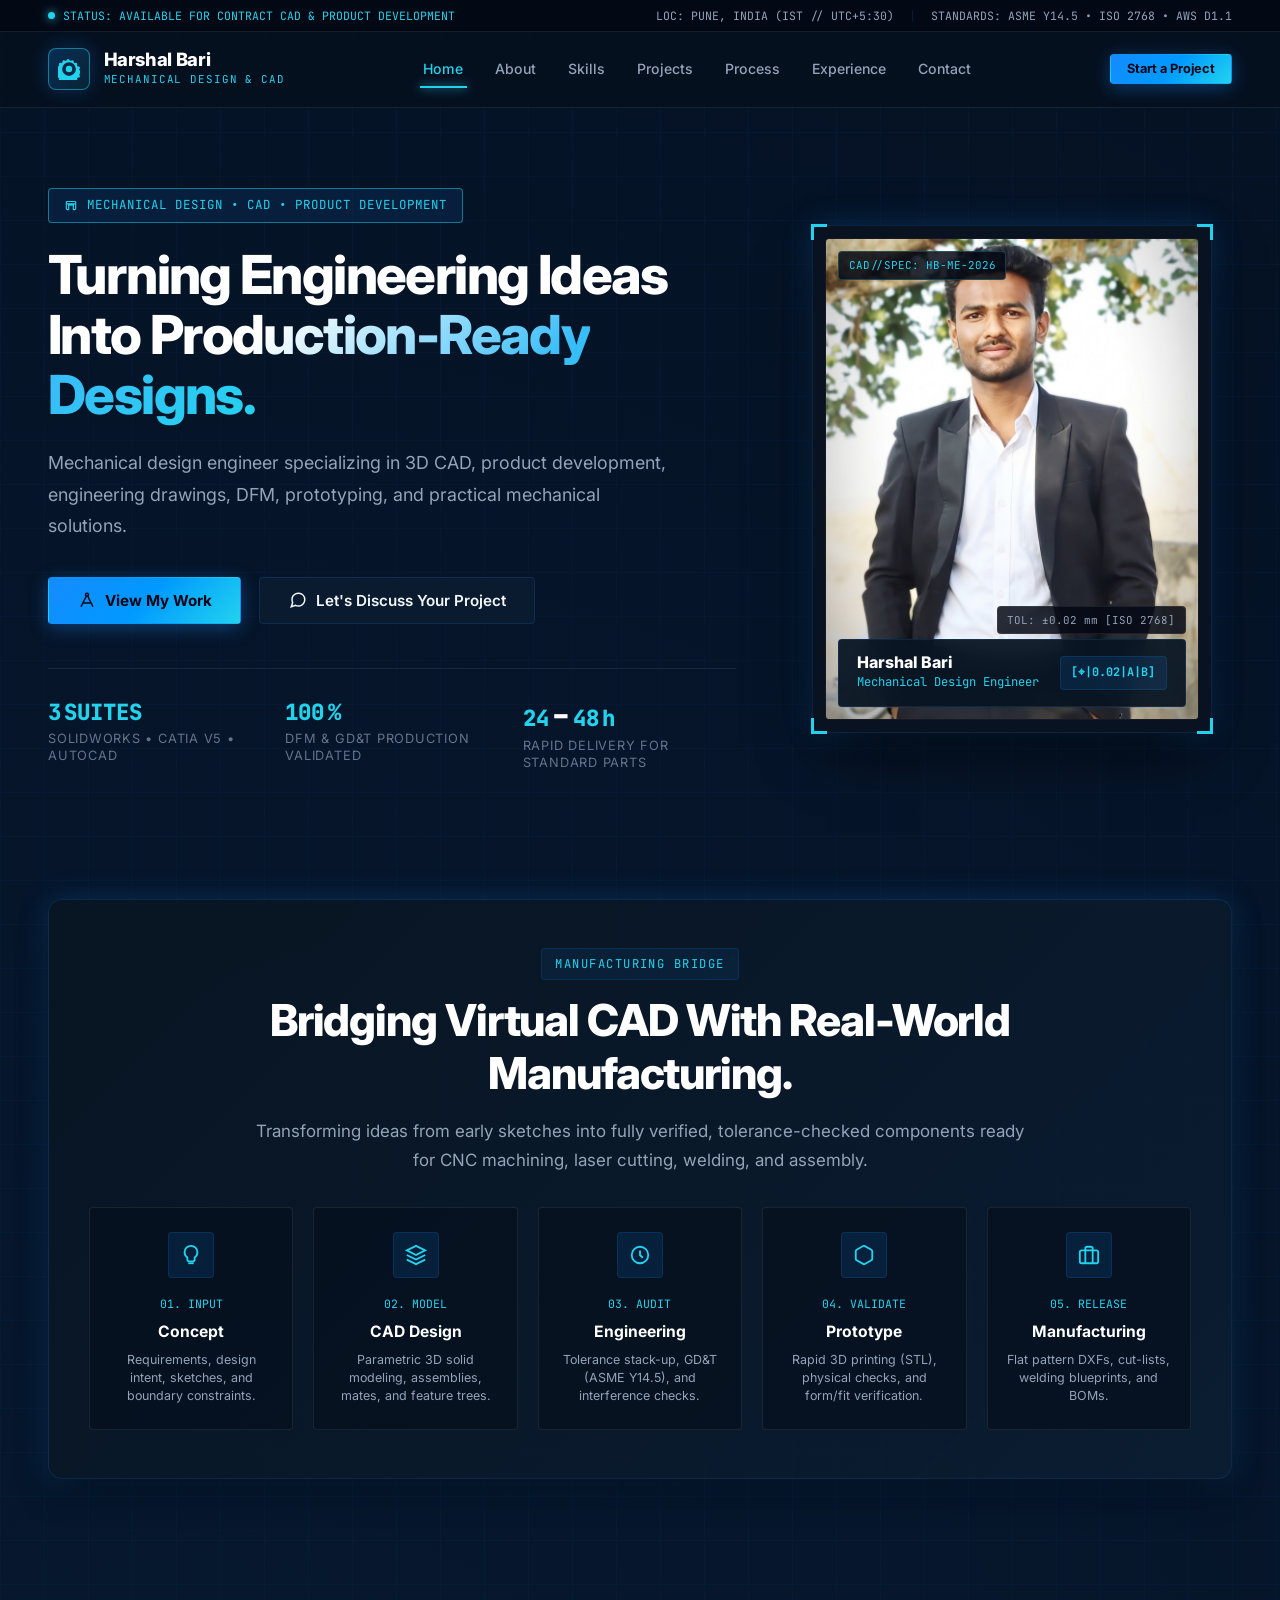
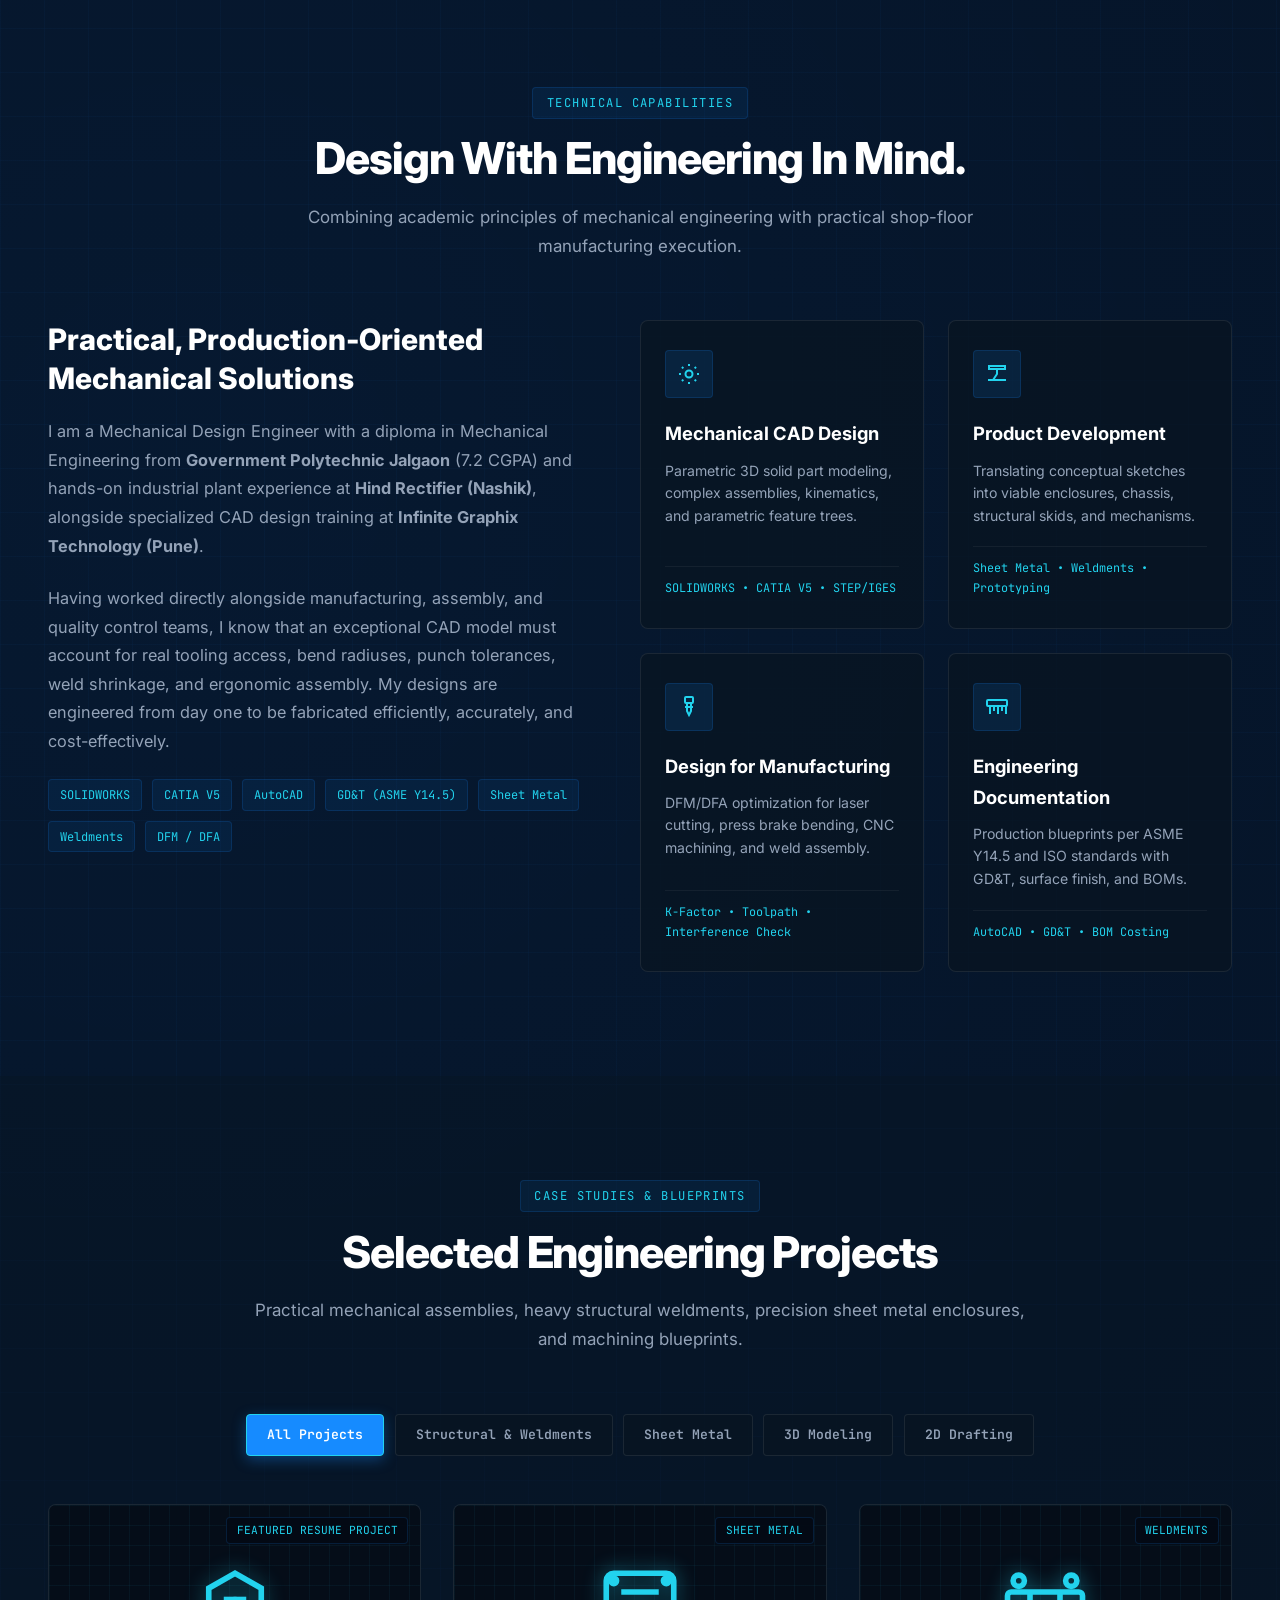
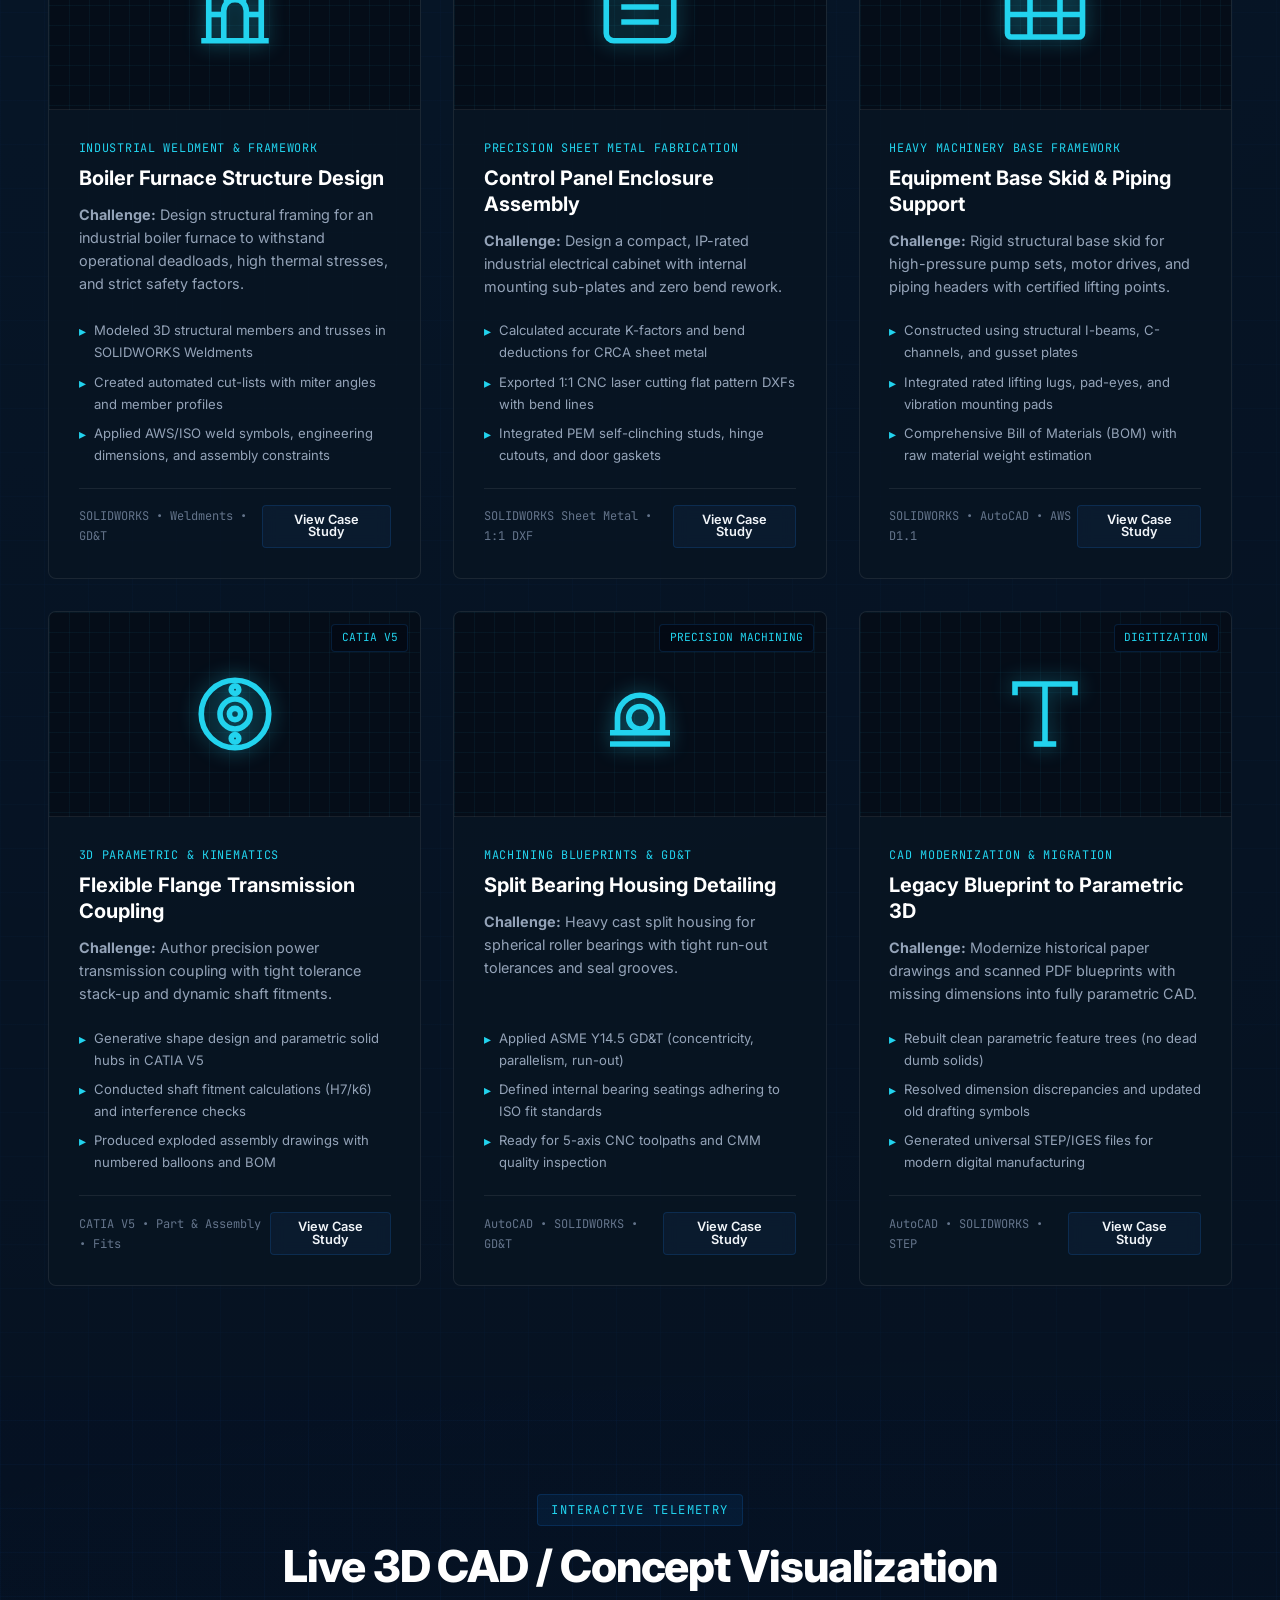
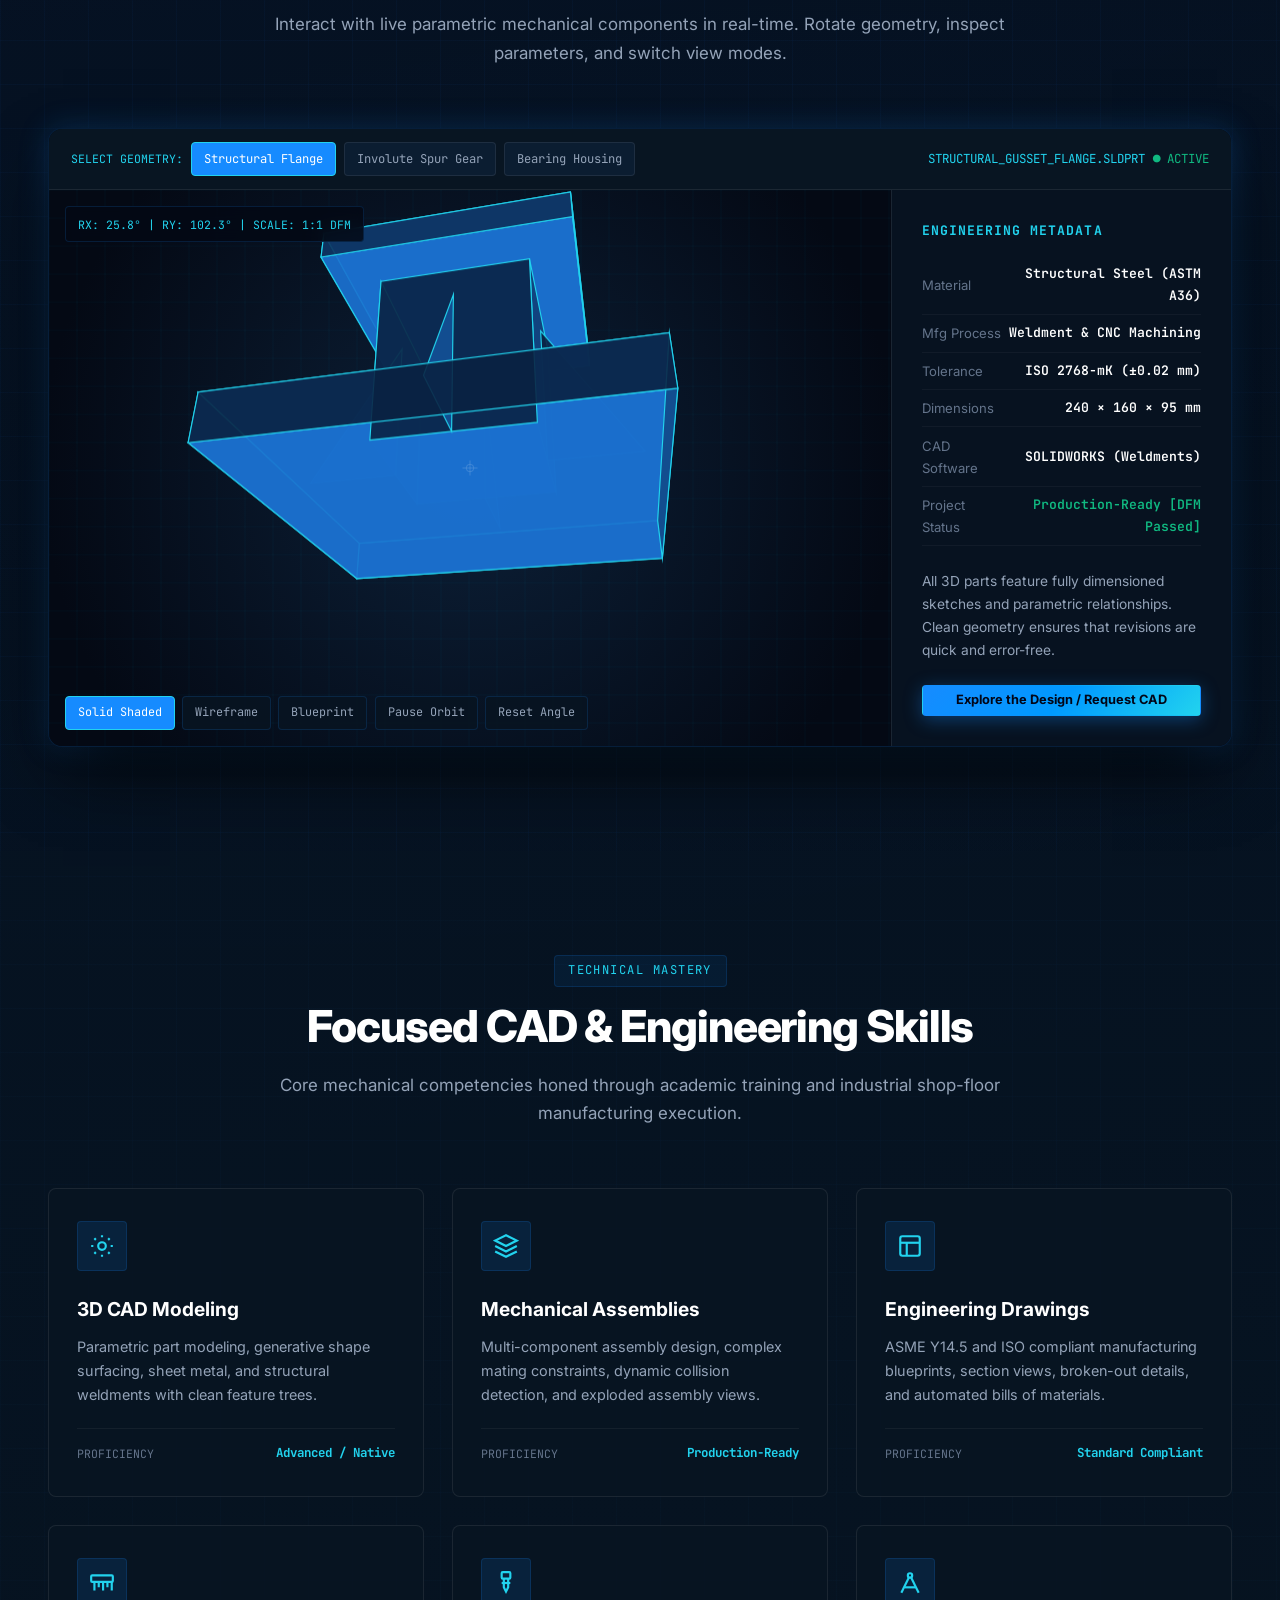
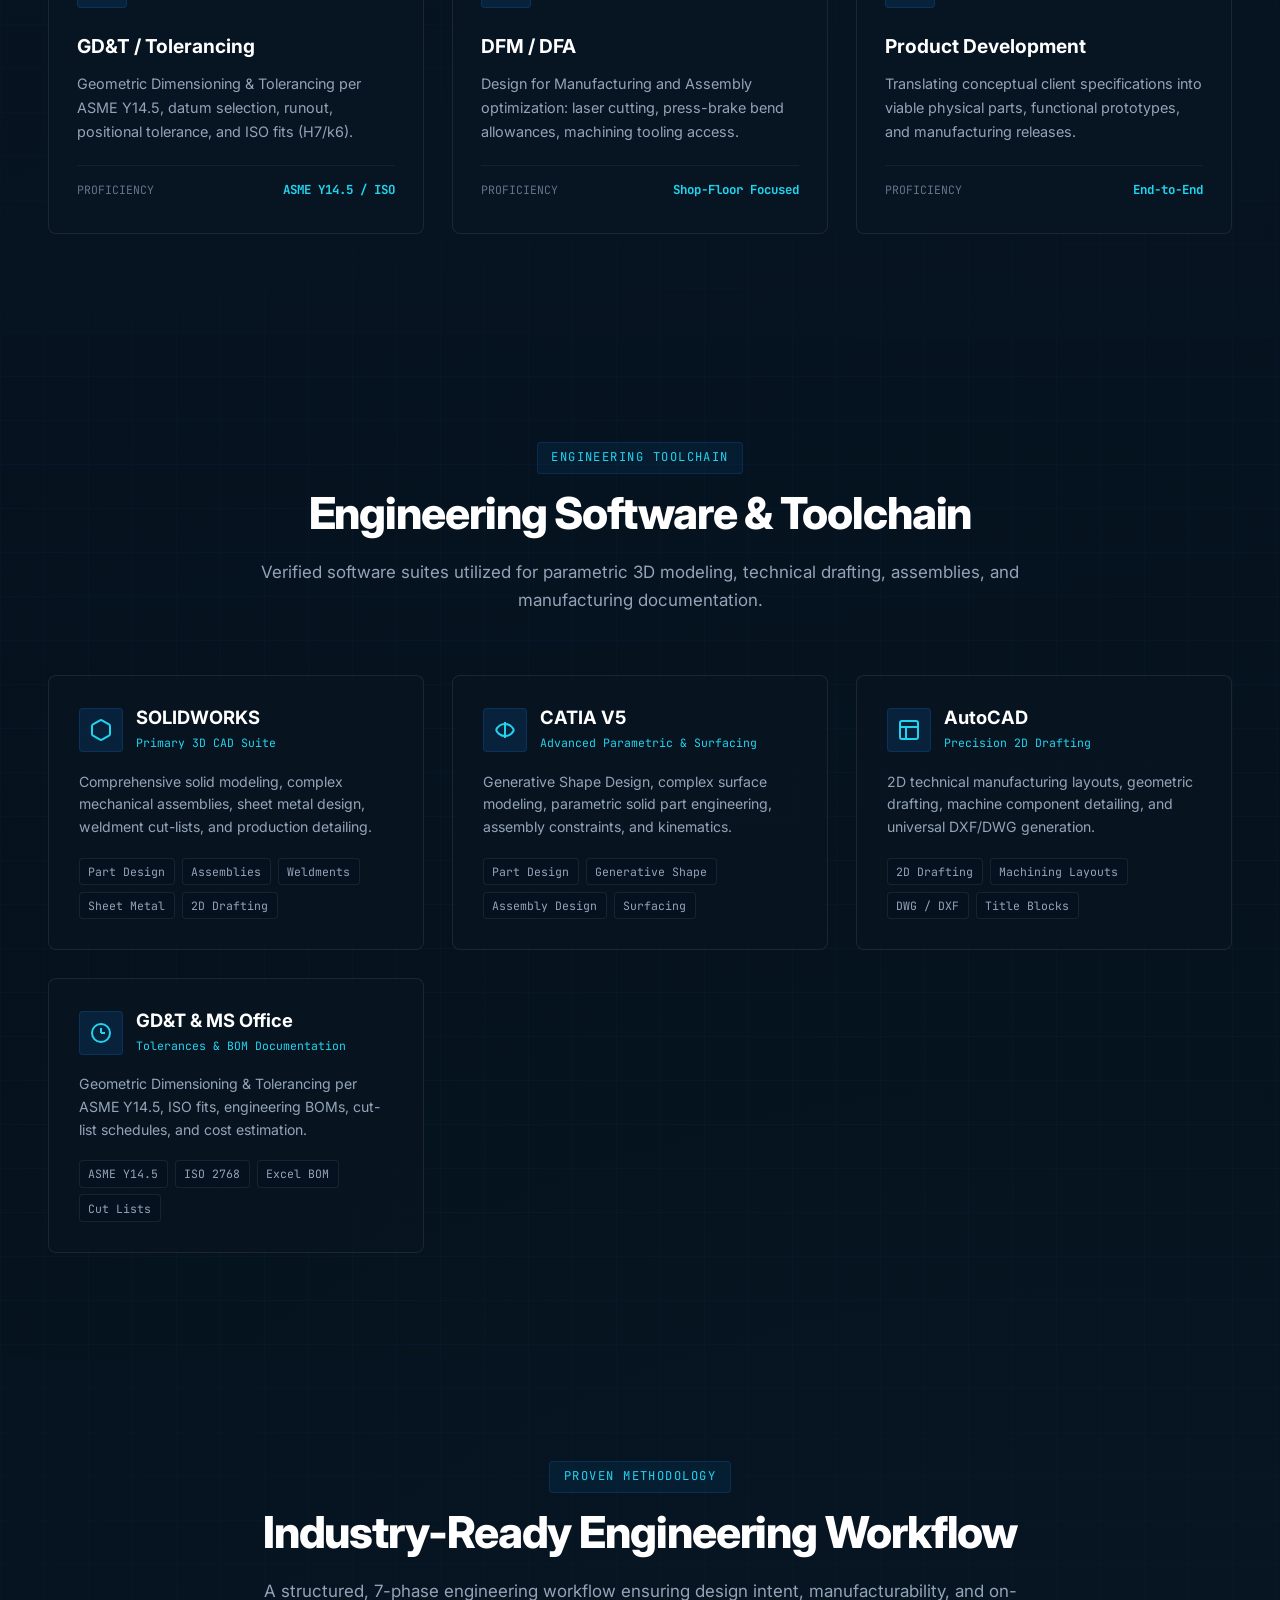
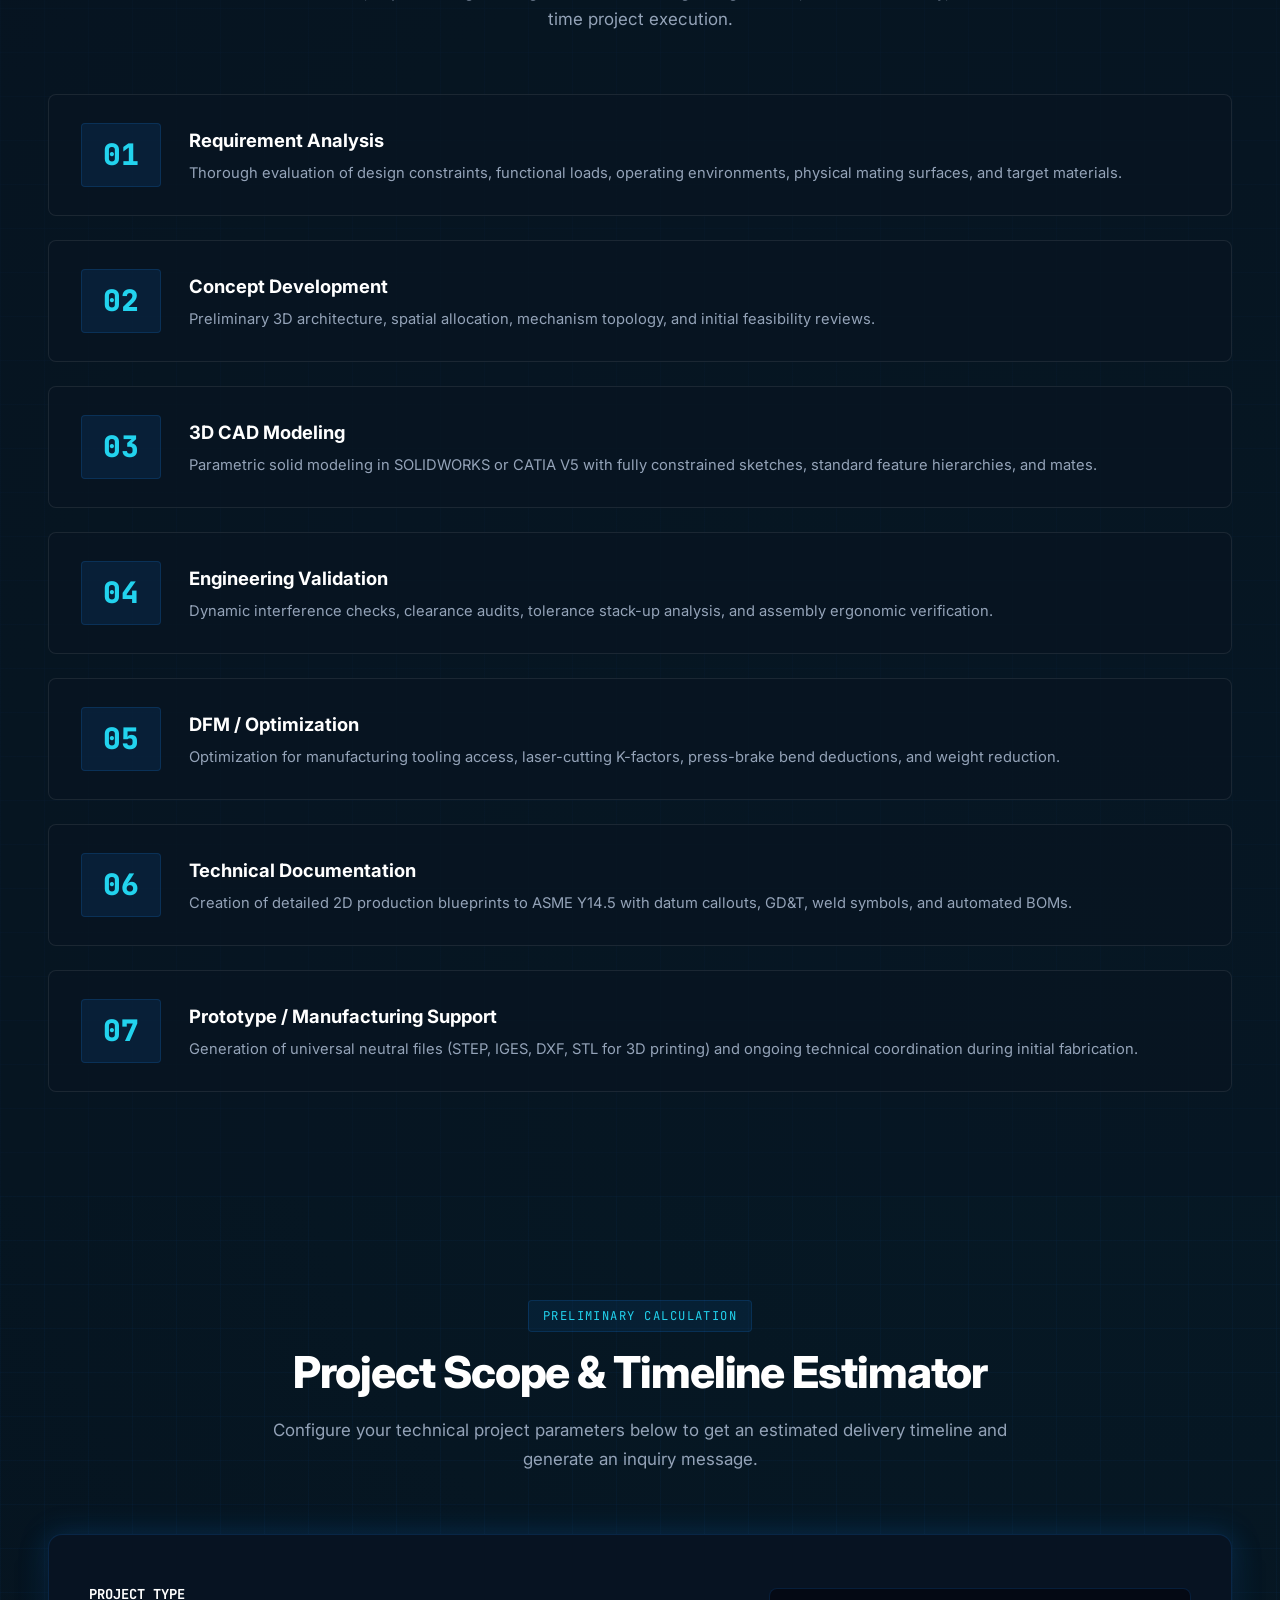
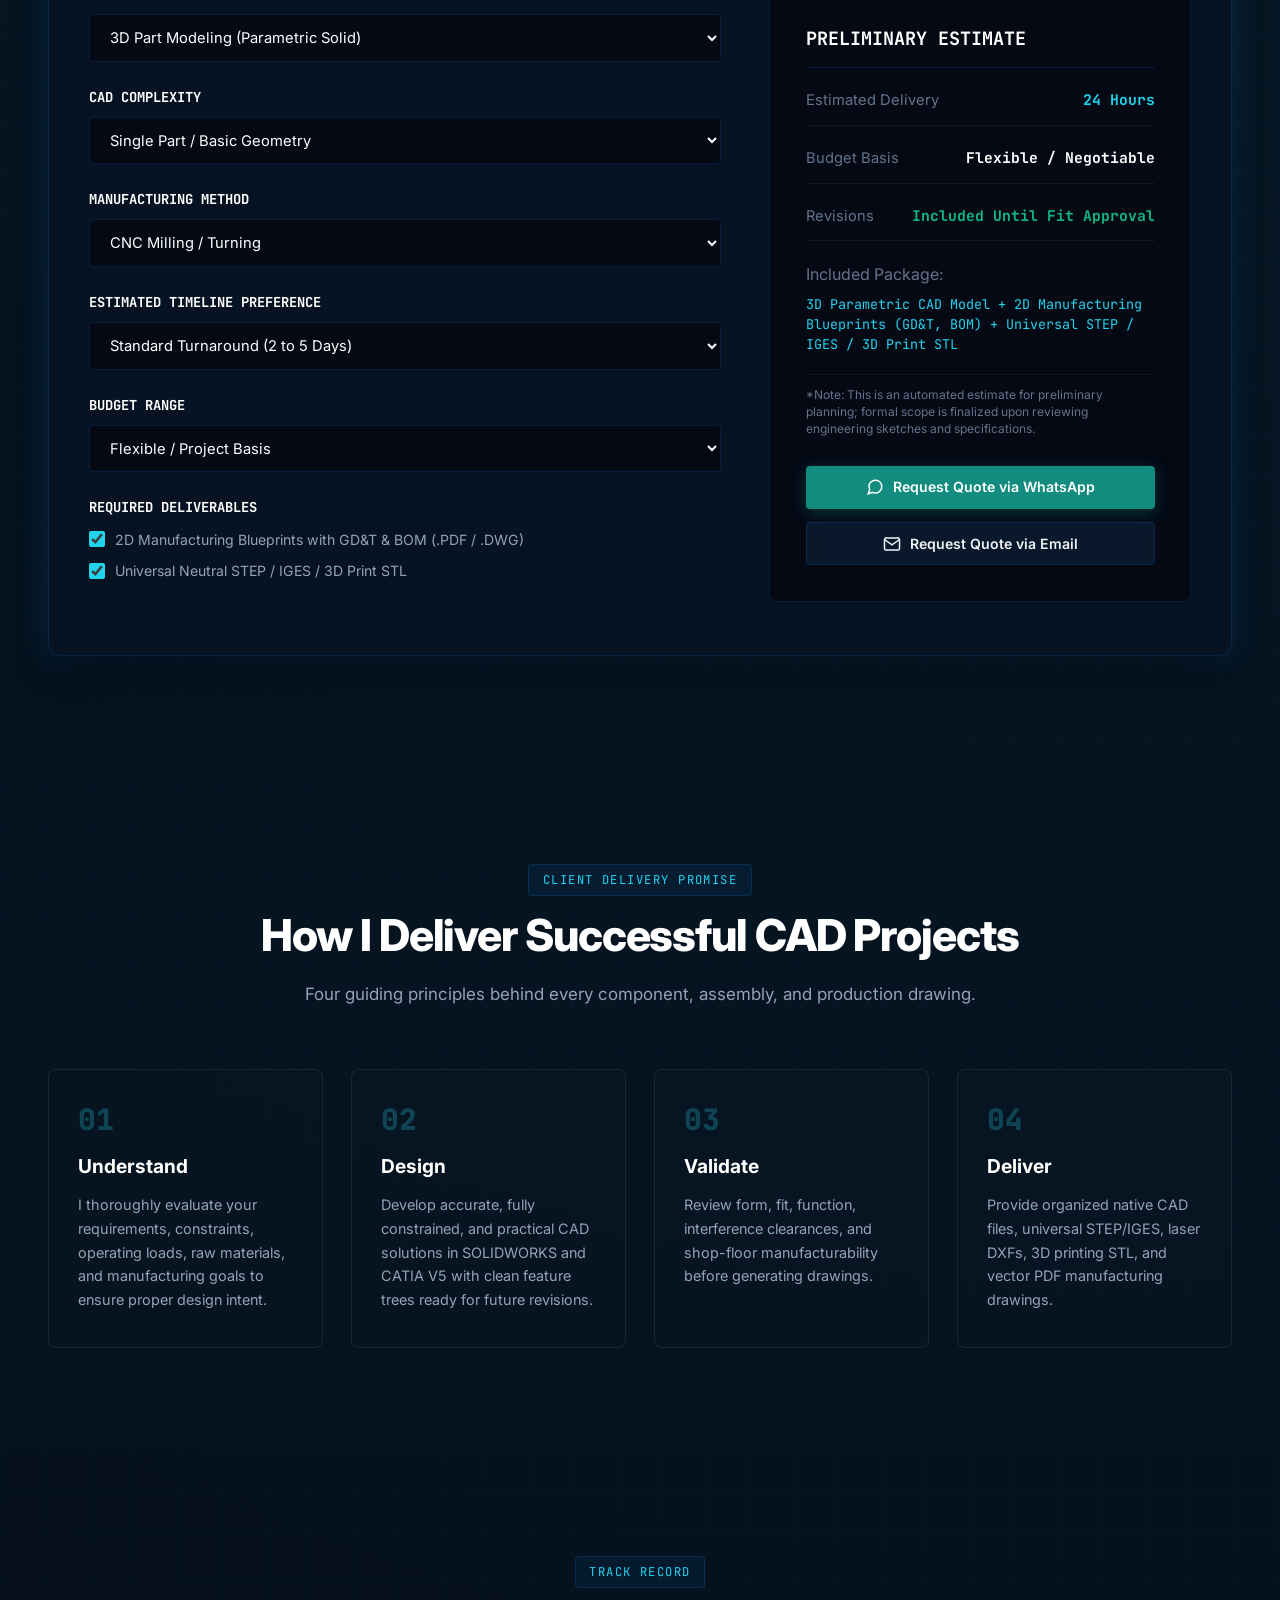
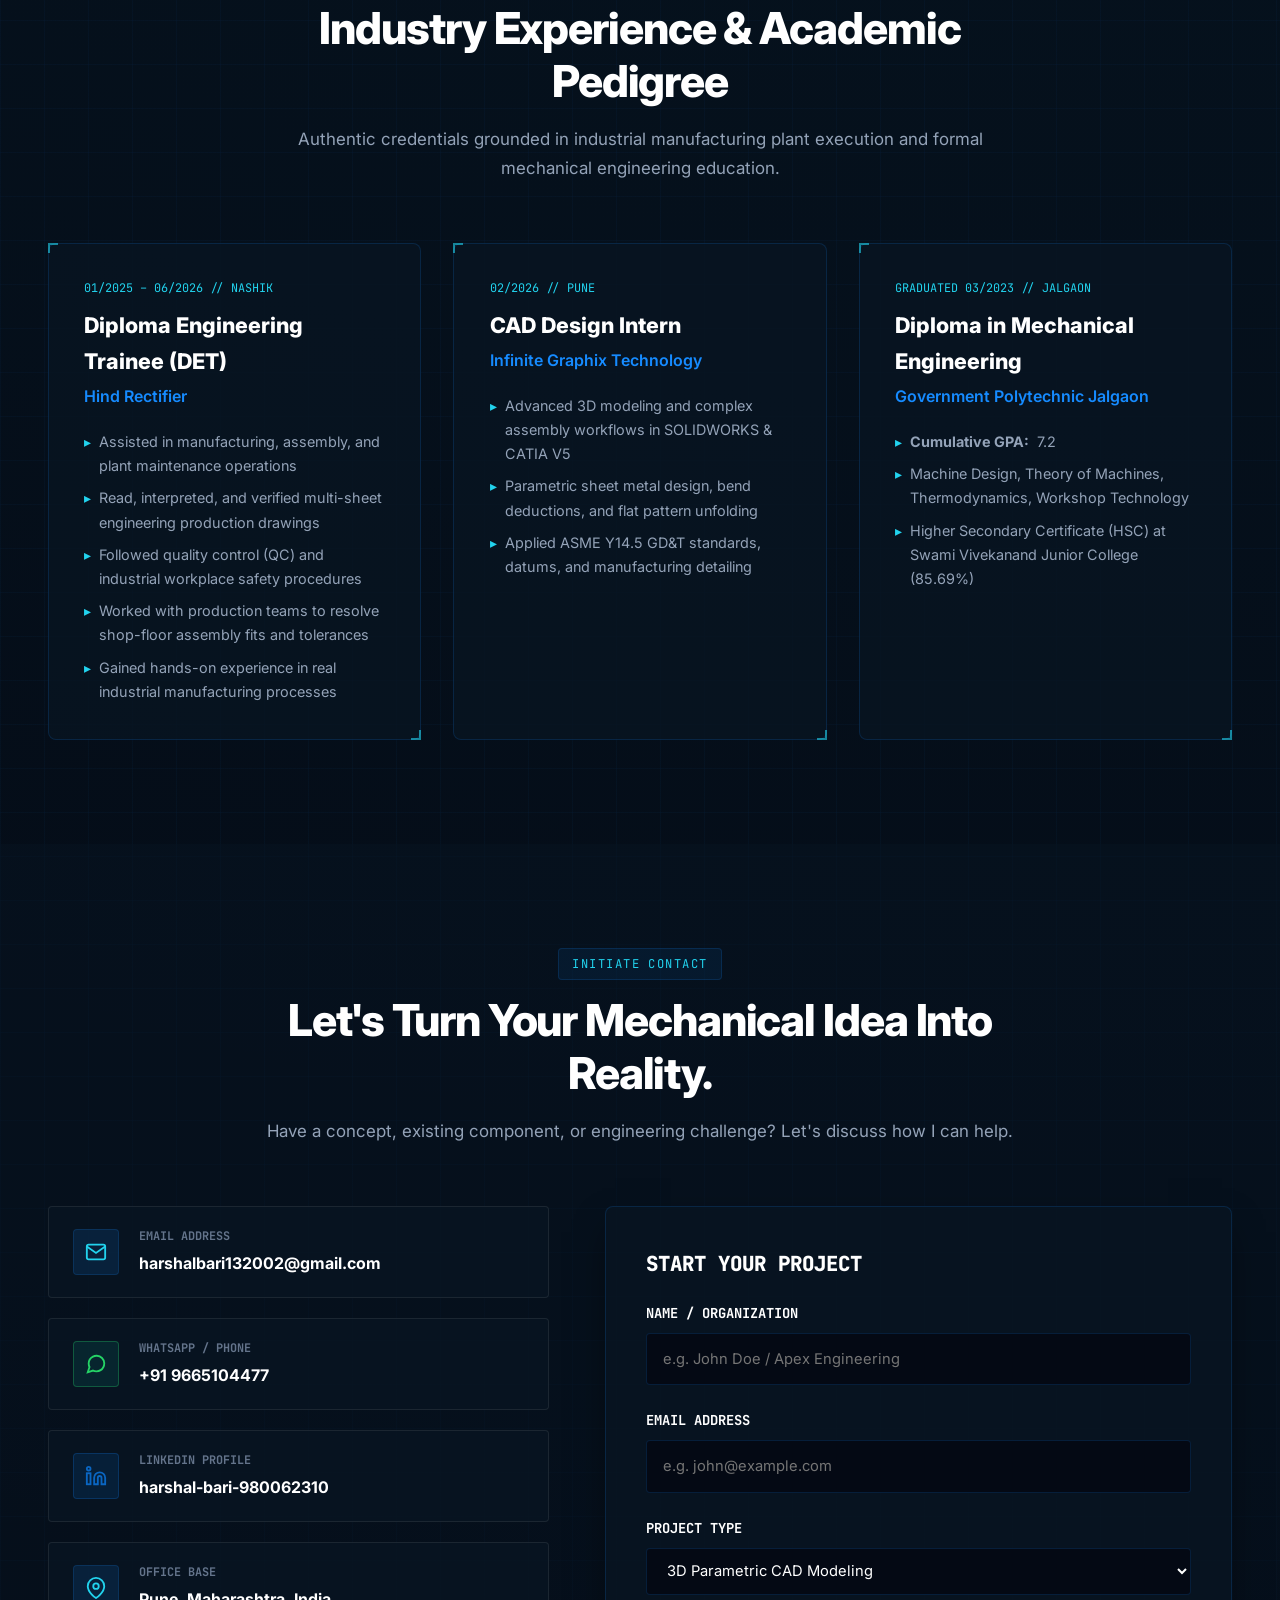
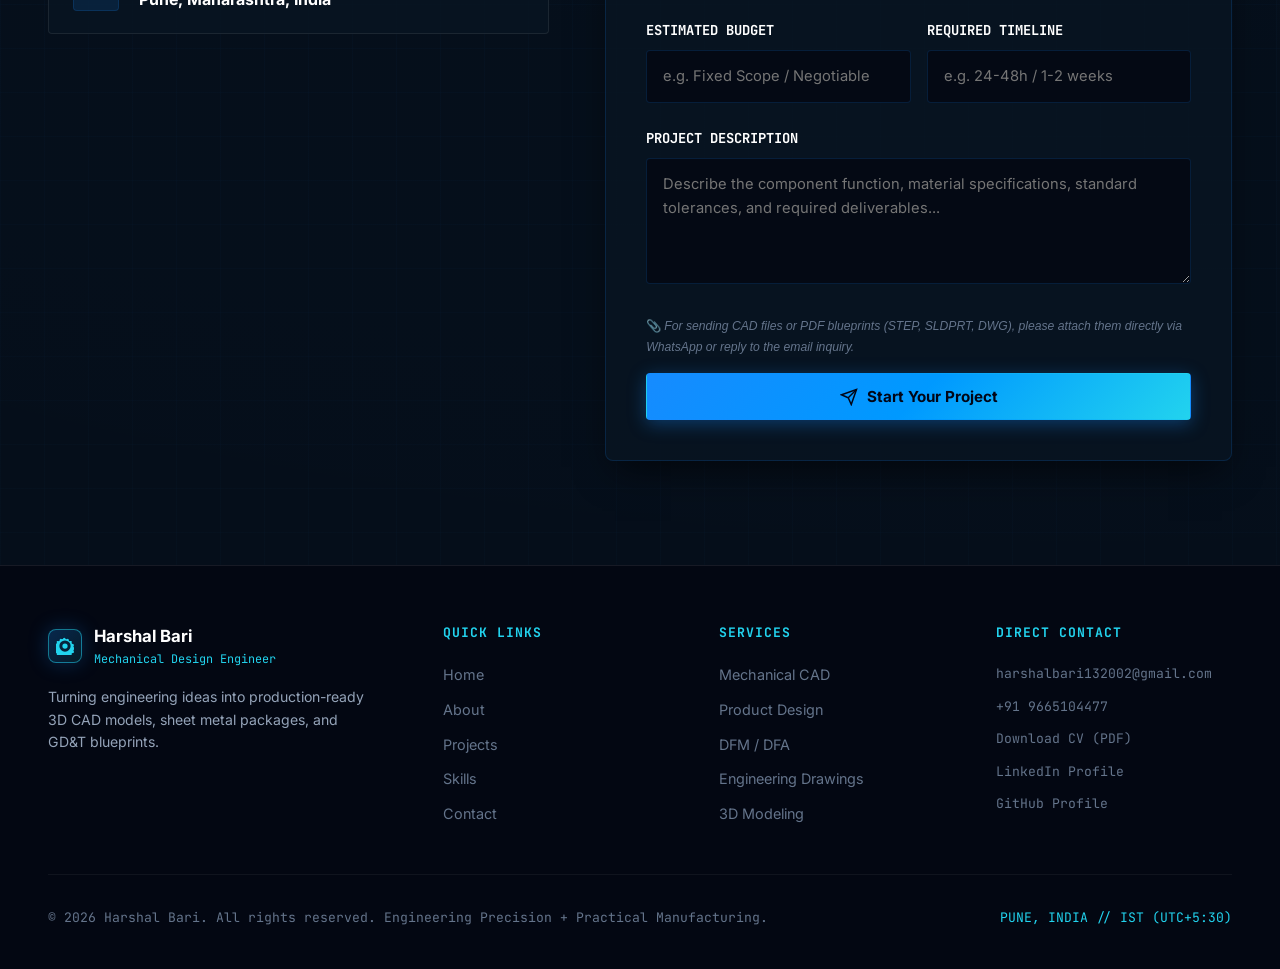
==== commit 9e9ba8c8: "feat: complete premium engineering portfolio overhaul with 13 conversion-focused sections" ====
--- a/index.html
+++ b/index.html
@@ -3,18 +3,18 @@
 <head>
   <meta charset="UTF-8">
   <meta name="viewport" content="width=device-width, initial-scale=1.0">
-  <title>Harshal Bari | Mechanical CAD Design Specialist &amp; Solutions Consultant</title>
-  <meta name="description" content="Portfolio of Harshal Bari - Freelance Mechanical Design Engineer providing precision 3D CAD Modeling, 2D Production Blueprints (GD&T), Sheet Metal Design, Weldments, and DFM Solutions in SOLIDWORKS, CATIA V5, and AutoCAD.">
-  <meta name="keywords" content="Mechanical CAD Freelancer, SOLIDWORKS Designer, CATIA V5 Freelance, Sheet Metal Design, Weldments, 2D Drafting, GD&T, Pune CAD Engineer, Harshal Bari">
+  <title>Harshal Bari | Mechanical Design Engineer &amp; CAD Specialist</title>
+  <meta name="description" content="Portfolio of Harshal Bari - Mechanical Design Engineer specializing in 3D CAD, product development, engineering drawings, DFM, prototyping, and practical mechanical solutions in SOLIDWORKS, CATIA V5, and AutoCAD.">
+  <meta name="keywords" content="Mechanical Design Engineer, CAD Designer, Product Development Engineer, SOLIDWORKS Freelancer, CATIA V5, AutoCAD 2D Drafting, Sheet Metal Design, Weldments, GD&T, Pune CAD Engineer, Harshal Bari">
   <meta name="author" content="Harshal Bari">
 
   <!-- Open Graph / Meta -->
   <meta property="og:type" content="website">
-  <meta property="og:title" content="Harshal Bari | Mechanical CAD Design Specialist">
-  <meta property="og:description" content="Production-Ready 3D CAD Modeling, Sheet Metal Flat Patterns, Structural Weldments & GD&T Blueprints. DFM Validated.">
+  <meta property="og:title" content="Harshal Bari | Mechanical Design Engineer &amp; CAD Specialist">
+  <meta property="og:description" content="Turning Engineering Ideas Into Production-Ready Designs. 3D CAD, Product Development, DFM, and Manufacturing Blueprints.">
   <meta property="og:image" content="photo_web.jpg">
 
-  <!-- Fonts -->
+  <!-- Typography -->
   <link rel="preconnect" href="https://fonts.googleapis.com">
   <link rel="preconnect" href="https://fonts.gstatic.com" crossorigin>
   <link href="https://fonts.googleapis.com/css2?family=Inter:wght@300;400;500;600;700;800&family=JetBrains+Mono:ital,wght@0,400;0,500;0,600;0,700;1,400&display=swap" rel="stylesheet">
@@ -22,54 +22,53 @@
 </head>
 <body>
 
-  <!-- Top Engineering Ribbon -->
-  <div class="top-ribbon">
-    <div class="container ribbon-flex">
-      <div class="ribbon-status">
-        <span class="pulse-led"></span>
-        <span>STATUS: AVAILABLE FOR FREELANCE CAD CONTRACTS &amp; CONSULTING</span>
-      </div>
-      <div class="ribbon-spec">
+  <!-- Top Telemetry Ribbon -->
+  <div class="telemetry-bar">
+    <div class="container telemetry-flex">
+      <div class="telemetry-status">
+        <span class="status-indicator"></span>
+        <span>STATUS: AVAILABLE FOR CONTRACT CAD &amp; PRODUCT DEVELOPMENT</span>
+      </div>
+      <div class="telemetry-specs">
         <span>LOC: PUNE, INDIA (IST // UTC+5:30)</span>
-        <span style="margin: 0 0.5rem; color: var(--border-cad);">|</span>
+        <span style="margin: 0 0.5rem; color: var(--border-card);">|</span>
         <span>STANDARDS: ASME Y14.5 • ISO 2768 • AWS D1.1</span>
       </div>
     </div>
   </div>
 
-  <!-- Navigation Header -->
+  <!-- 1. NAVIGATION -->
   <header class="header">
     <div class="container nav-container">
-      <a href="#hero" class="brand-logo" aria-label="Harshal Bari Mechanical CAD">
-        <div class="logo-gear-box">
-          <!-- Mechanical Spur Gear Icon -->
-          <svg width="24" height="24" viewBox="0 0 24 24" fill="currentColor">
+      <a href="#hero" class="brand-logo" aria-label="Harshal Bari Mechanical Design">
+        <div class="logo-symbol-wrapper">
+          <!-- Spur Gear Icon -->
+          <svg width="22" height="22" viewBox="0 0 24 24" fill="currentColor">
             <path d="M12 15.5a3.5 3.5 0 1 0 0-7 3.5 3.5 0 0 0 0 7z"/>
             <path fill-rule="evenodd" d="M9.7 1.8a1.5 1.5 0 0 1 2.6 0l.5.9c.4.1.7.2 1.1.4l.9-.5a1.5 1.5 0 0 1 2.3 1.3l.1 1c.3.2.7.5 1 .7l1-.3a1.5 1.5 0 0 1 1.8 1.8l-.3 1c.2.3.5.7.7 1l1 .1a1.5 1.5 0 0 1 1.3 2.3l-.5.9c.2.4.3.7.4 1.1l.9.5a1.5 1.5 0 0 1 0 2.6l-.9.5c-.1.4-.2.7-.4 1.1l.5.9a1.5 1.5 0 0 1-1.3 2.3l-1 .1c-.2.3-.5.7-.7 1l.3 1a1.5 1.5 0 0 1-1.8 1.8l-1-.3c-.3.2-.7.5-1 .7l-.1 1a1.5 1.5 0 0 1-2.3 1.3l-.9-.5c-.4.2-.7.3-1.1.4l-.5.9a1.5 1.5 0 0 1-2.6 0l-.5-.9c-.4-.1-.7-.2-1.1-.4l-.9.5a1.5 1.5 0 0 1-2.3-1.3l-.1-1c-.3-.2-.7-.5-1-.7l-1 .3a1.5 1.5 0 0 1-1.8-1.8l.3-1c-.2-.3-.5-.7-.7-1l-1-.1a1.5 1.5 0 0 1-1.3-2.3l.5-.9c-.2-.4-.3-.7-.4-1.1l-.9-.5a1.5 1.5 0 0 1 0-2.6l.9-.5c.1-.4.2-.7.4-1.1l-.5-.9a1.5 1.5 0 0 1 1.3-2.3l1-.1c.2-.3.5-.7.7-1l-.3-1a1.5 1.5 0 0 1 1.8-1.8l1 .3c.3-.2.7-.5 1-.7l.1-1a1.5 1.5 0 0 1 2.3-1.3l.9.5c.4-.2.7-.3 1.1-.4l.5-.9zm2.3 17.7a7.5 7.5 0 1 0 0-15 7.5 7.5 0 0 0 0 15z" clip-rule="evenodd"/>
           </svg>
         </div>
-        <div class="brand-info">
-          <span class="brand-name">Harshal Bari</span>
-          <span class="brand-tagline">Mechanical CAD Specialist</span>
+        <div class="brand-text">
+          <span class="brand-title">Harshal Bari</span>
+          <span class="brand-subtitle">Mechanical Design &amp; CAD</span>
         </div>
       </a>
 
       <nav>
-        <ul class="nav-links" id="navLinks">
-          <li><a href="#hero" class="nav-link active">Home</a></li>
-          <li><a href="#about" class="nav-link">Engineering Edge</a></li>
-          <li><a href="#solutions" class="nav-link">CAD Solutions</a></li>
-          <li><a href="#workbench" class="nav-link">3D Workbench</a></li>
-          <li><a href="#projects" class="nav-link">Blueprints &amp; Projects</a></li>
-          <li><a href="#experience" class="nav-link">Credentials</a></li>
-          <li><a href="#estimator" class="nav-link">Scope Estimator</a></li>
-          <li><a href="#contact" class="nav-link">Contact</a></li>
+        <ul class="nav-menu" id="navMenu">
+          <li><a href="#hero" class="nav-item-link active">Home</a></li>
+          <li><a href="#about" class="nav-item-link">About</a></li>
+          <li><a href="#skills" class="nav-item-link">Skills</a></li>
+          <li><a href="#projects" class="nav-item-link">Projects</a></li>
+          <li><a href="#process" class="nav-item-link">Process</a></li>
+          <li><a href="#experience" class="nav-item-link">Experience</a></li>
+          <li><a href="#contact" class="nav-item-link">Contact</a></li>
         </ul>
       </nav>
 
-      <div class="nav-actions">
-        <a href="#estimator" class="btn btn-primary btn-sm">Request Estimate</a>
-        <button class="mobile-toggle" id="mobileToggle" aria-label="Toggle navigation menu">
+      <div class="nav-cta-group">
+        <a href="#contact" class="btn btn-primary btn-sm">Start a Project</a>
+        <button class="mobile-nav-toggle" id="mobileNavToggle" aria-label="Toggle Navigation Menu">
           <svg width="22" height="22" viewBox="0 0 24 24" fill="none" stroke="currentColor" stroke-width="2">
             <line x1="3" y1="12" x2="21" y2="12"></line>
             <line x1="3" y1="6" x2="21" y2="6"></line>
@@ -81,97 +80,85 @@
   </header>
 
   <main>
-    <!-- Hero Section -->
-    <section class="hero" id="hero">
+    <!-- 2. HERO SECTION -->
+    <section class="hero-section" id="hero">
       <div class="container hero-grid">
-        <div class="hero-content">
-          <div class="hero-pretitle">
-            <!-- Caliper icon -->
-            <svg width="15" height="15" viewBox="0 0 24 24" fill="none" stroke="currentColor" stroke-width="2">
+        <div class="hero-left">
+          <div class="hero-eyebrow">
+            <!-- Caliper Icon -->
+            <svg width="14" height="14" viewBox="0 0 24 24" fill="none" stroke="currentColor" stroke-width="2">
               <path d="M4 6h16M4 10h16M4 6v12a2 2 0 0 0 2 2h2v-8h8v8h2a2 2 0 0 0 2-2V6"></path>
               <line x1="8" y1="10" x2="8" y2="14"></line>
               <line x1="12" y1="10" x2="12" y2="13"></line>
               <line x1="16" y1="10" x2="16" y2="14"></line>
             </svg>
-            PRECISION MECHANICAL DESIGN &amp; DFM CONSULTANT
-          </div>
-
-          <h1 class="hero-title">
-            Freelance <span class="gradient-cad">CAD Designing</span> &amp; Engineering Solutions
+            MECHANICAL DESIGN • CAD • PRODUCT DEVELOPMENT
+          </div>
+
+          <h1 class="hero-headline">
+            Turning Engineering Ideas Into <span class="gradient-title">Production-Ready Designs.</span>
           </h1>
 
-          <p class="hero-description">
-            I help OEMs, fabricators, and engineering teams turn complex concepts into 
-            <strong>production-ready 3D parametric CAD models</strong>, precision <strong>2D manufacturing blueprints (GD&amp;T)</strong>, 
-            <strong>sheet metal flat patterns</strong>, and <strong>structural weldments</strong> engineered for flawless shop-floor execution.
+          <p class="hero-subparagraph">
+            Mechanical design engineer specializing in 3D CAD, product development, engineering drawings, DFM, prototyping, and practical mechanical solutions.
           </p>
 
-          <div class="hero-actions">
+          <div class="hero-cta-row">
             <a href="#projects" class="btn btn-primary btn-lg">
-              <!-- Technical Drawing Compass Icon -->
+              <!-- Compass Drawing Icon -->
               <svg width="18" height="18" viewBox="0 0 24 24" fill="none" stroke="currentColor" stroke-width="2">
                 <circle cx="12" cy="5" r="2"></circle>
                 <path d="m11 7-7 14"></path>
                 <path d="m13 7 7 14"></path>
                 <path d="M7 16h10"></path>
               </svg>
-              Explore CAD Blueprints
+              View My Work
             </a>
 
-            <a href="https://wa.me/919665104477?text=Hello%20Harshal,%20I%20have%20a%20CAD%20design%20project%20I%20would%20like%20to%20discuss." target="_blank" rel="noopener noreferrer" class="btn btn-whatsapp btn-lg">
+            <a href="#contact" class="btn btn-secondary btn-lg">
               <svg width="18" height="18" viewBox="0 0 24 24" fill="none" stroke="currentColor" stroke-width="2">
                 <path d="M21 11.5a8.38 8.38 0 0 1-.9 3.8 8.5 8.5 0 0 1-7.6 4.7 8.38 8.38 0 0 1-3.8-.9L3 21l1.9-5.7a8.38 8.38 0 0 1-.9-3.8 8.5 8.5 0 0 1 4.7-7.6 8.38 8.38 0 0 1 3.8-.9h.5a8.48 8.48 0 0 1 8 8v.5z"></path>
               </svg>
-              WhatsApp Direct
+              Let's Discuss Your Project
             </a>
-
-            <a href="HARSHAL_BARI_RESUME.pdf" download="Harshal_Bari_Resume.pdf" class="btn btn-secondary btn-lg">
-              <svg width="18" height="18" viewBox="0 0 24 24" fill="none" stroke="currentColor" stroke-width="2">
-                <path d="M21 15v4a2 2 0 0 1-2 2H5a2 2 0 0 1-2-2v-4"></path>
-                <polyline points="7 10 12 15 17 10"></polyline>
-                <line x1="12" y1="15" x2="12" y2="3"></line>
-              </svg>
-              Download CV (PDF)
-            </a>
-          </div>
-
-          <div class="hero-metrics-bar">
-            <div class="metric-box">
-              <div class="metric-num">3 <span>SUITES</span></div>
-              <div class="metric-desc">SOLIDWORKS • CATIA V5 • AutoCAD</div>
-            </div>
-            <div class="metric-box">
-              <div class="metric-num">100<span>%</span></div>
-              <div class="metric-desc">DFM &amp; GD&amp;T Feasibility Checked</div>
-            </div>
-            <div class="metric-box">
-              <div class="metric-num">24-48<span>H</span></div>
-              <div class="metric-desc">Rapid Delivery For Standard Parts</div>
-            </div>
-          </div>
-        </div>
-
-        <!-- Hero Portrait Visual with CAD Corner Notches -->
-        <div class="hero-visual">
-          <div class="portrait-cad-card">
-            <div class="cad-corner-tl"></div>
-            <div class="cad-corner-tr"></div>
-            <div class="cad-corner-bl"></div>
-            <div class="cad-corner-br"></div>
-
-            <div class="portrait-frame">
-              <img src="photo_web.jpg" alt="Harshal Bari - Mechanical CAD Specialist" class="portrait-img" width="400" height="480">
-              
-              <!-- Technical CAD Overlay Callouts -->
-              <div class="dim-tag-top">CAD//ID: HB-ENG-2026</div>
-              <div class="dim-tag-bottom">TOL: ±0.02mm [ISO 2768]</div>
-
-              <div class="portrait-info-badge">
-                <div class="portrait-name">
+          </div>
+
+          <div class="credibility-metrics-bar">
+            <div class="cred-metric-item">
+              <div class="cred-metric-value"><span class="count-up" data-target="3">3</span> <span>SUITES</span></div>
+              <div class="cred-metric-label">SOLIDWORKS • CATIA V5 • AutoCAD</div>
+            </div>
+            <div class="cred-metric-item">
+              <div class="cred-metric-value"><span class="count-up" data-target="100">100</span><span>%</span></div>
+              <div class="cred-metric-label">DFM &amp; GD&amp;T Production Validated</div>
+            </div>
+            <div class="cred-metric-item">
+              <div class="cred-metric-value"><span class="count-up" data-target="24">24</span>–<span class="count-up" data-target="48">48</span><span>h</span></div>
+              <div class="cred-metric-label">Rapid Delivery For Standard Parts</div>
+            </div>
+          </div>
+        </div>
+
+        <!-- Hero Right: Portrait Inside Technical Frame -->
+        <div class="hero-portrait-wrapper">
+          <div class="hero-technical-frame">
+            <div class="corner-notch-tl"></div>
+            <div class="corner-notch-tr"></div>
+            <div class="corner-notch-bl"></div>
+            <div class="corner-notch-br"></div>
+
+            <div class="portrait-inner-box">
+              <img src="photo_web.jpg" alt="Harshal Bari - Mechanical Design Engineer" class="portrait-photo" width="400" height="480">
+
+              <div class="dim-mark-top">CAD//SPEC: HB-ME-2026</div>
+              <div class="dim-mark-side">TOL: ±0.02 mm [ISO 2768]</div>
+
+              <div class="portrait-status-card">
+                <div class="status-card-info">
                   <h4>Harshal Bari</h4>
-                  <p>Mechanical CAD Specialist &amp; Consultant</p>
+                  <p>Mechanical Design Engineer</p>
                 </div>
-                <div class="gdt-symbol-box" title="Geometric Tolerancing ASME Y14.5">
+                <div class="gdt-control-frame" title="ASME Y14.5 Geometric Tolerance">
                   [⌖|0.02|A|B]
                 </div>
               </div>
@@ -181,482 +168,202 @@
       </div>
     </section>
 
-    <!-- CAD Software Suite Ribbon -->
-    <div class="software-strip">
+    <!-- 3. TRUST / VALUE STATEMENT -->
+    <section class="section" style="padding-top: 2rem;">
       <div class="container">
-        <div class="software-strip-grid">
-          <!-- SOLIDWORKS -->
-          <div class="soft-badge">
-            <div class="soft-icon-box">
-              <!-- Solid Hex Block Icon -->
-              <svg width="22" height="22" viewBox="0 0 24 24" fill="none" stroke="currentColor" stroke-width="2">
-                <path d="M21 16V8a2 2 0 0 0-1-1.73l-7-4a2 2 0 0 0-2 0l-7 4A2 2 0 0 0 3 8v8a2 2 0 0 0 1 1.73l7 4a2 2 0 0 0 2 0l7-4A2 2 0 0 0 21 16z"></path>
-                <polyline points="3.27 6.96 12 12.01 20.73 6.96"></polyline>
-                <line x1="12" y1="22.08" x2="12" y2="12"></line>
-              </svg>
-            </div>
-            <div class="soft-info">
-              <h5>SOLIDWORKS</h5>
-              <span>Parts, Assemblies, Weldments, Sheet Metal</span>
-            </div>
-          </div>
-
-          <!-- CATIA V5 -->
-          <div class="soft-badge">
-            <div class="soft-icon-box">
-              <!-- Curved Surface / Aerodynamic Loft Icon -->
-              <svg width="22" height="22" viewBox="0 0 24 24" fill="none" stroke="currentColor" stroke-width="2">
-                <path d="M3 12c4-8 14-8 18 0"></path>
-                <path d="M3 12c4 8 14 8 18 0"></path>
-                <path d="M12 4v16"></path>
-              </svg>
-            </div>
-            <div class="soft-info">
-              <h5>CATIA V5</h5>
-              <span>Generative Shape Design, Surfacing, Kinematics</span>
-            </div>
-          </div>
-
-          <!-- AutoCAD -->
-          <div class="soft-badge">
-            <div class="soft-icon-box">
-              <!-- Technical Drafting Blueprint Layout Icon -->
-              <svg width="22" height="22" viewBox="0 0 24 24" fill="none" stroke="currentColor" stroke-width="2">
-                <rect x="3" y="3" width="18" height="18" rx="2"></rect>
-                <line x1="3" y1="9" x2="21" y2="9"></line>
-                <line x1="9" y1="21" x2="9" y2="9"></line>
-              </svg>
-            </div>
-            <div class="soft-info">
-              <h5>AutoCAD</h5>
-              <span>2D Technical Blueprints &amp; Manufacturing Layouts</span>
-            </div>
-          </div>
-
-          <!-- GD&T & Standards -->
-          <div class="soft-badge">
-            <div class="soft-icon-box">
-              <!-- Precision Vernier Caliper / Gauge Icon -->
-              <svg width="22" height="22" viewBox="0 0 24 24" fill="none" stroke="currentColor" stroke-width="2">
-                <circle cx="12" cy="12" r="9"></circle>
-                <line x1="12" y1="7" x2="12" y2="12"></line>
-                <line x1="12" y1="12" x2="16" y2="12"></line>
-              </svg>
-            </div>
-            <div class="soft-info">
-              <h5>GD&amp;T (ASME Y14.5)</h5>
-              <span>Geometric Tolerancing, ISO Fits, Surface Finish</span>
-            </div>
-          </div>
-        </div>
-      </div>
-    </div>
-
-    <!-- About / The Engineering Edge -->
+        <div class="manufacturing-pipeline-card">
+          <div class="section-header-center" style="margin-bottom: 2rem;">
+            <span class="section-eyebrow">Manufacturing Bridge</span>
+            <h2 class="section-main-heading">Bridging Virtual CAD With Real-World Manufacturing.</h2>
+            <p class="section-subtext">
+              Transforming ideas from early sketches into fully verified, tolerance-checked components ready for CNC machining, laser cutting, welding, and assembly.
+            </p>
+          </div>
+
+          <!-- Horizontal Visual Process -->
+          <div class="pipeline-steps-grid">
+            <div class="pipeline-step-node">
+              <div class="pipeline-node-icon">
+                <svg width="22" height="22" viewBox="0 0 24 24" fill="none" stroke="currentColor" stroke-width="2">
+                  <path d="M12 2a7 7 0 0 0-7 7c0 2.38 1.19 4.47 3 5.74V17a2 2 0 0 0 2 2h4a2 2 0 0 0 2-2v-2.26c1.81-1.27 3-3.36 3-5.74a7 7 0 0 0-7-7z"></path>
+                  <line x1="9" y1="21" x2="15" y2="21"></line>
+                </svg>
+              </div>
+              <span class="pipeline-node-step">01. INPUT</span>
+              <h4 class="pipeline-node-title">Concept</h4>
+              <p class="pipeline-node-desc">Requirements, design intent, sketches, and boundary constraints.</p>
+            </div>
+
+            <div class="pipeline-step-node">
+              <div class="pipeline-node-icon">
+                <svg width="22" height="22" viewBox="0 0 24 24" fill="none" stroke="currentColor" stroke-width="2">
+                  <polygon points="12 2 2 7 12 12 22 7 12 2"></polygon>
+                  <polyline points="2 17 12 22 22 17"></polyline>
+                  <polyline points="2 12 12 17 22 12"></polyline>
+                </svg>
+              </div>
+              <span class="pipeline-node-step">02. MODEL</span>
+              <h4 class="pipeline-node-title">CAD Design</h4>
+              <p class="pipeline-node-desc">Parametric 3D solid modeling, assemblies, mates, and feature trees.</p>
+            </div>
+
+            <div class="pipeline-step-node">
+              <div class="pipeline-node-icon">
+                <svg width="22" height="22" viewBox="0 0 24 24" fill="none" stroke="currentColor" stroke-width="2">
+                  <circle cx="12" cy="12" r="9"></circle>
+                  <path d="M12 7v5l3 3"></path>
+                </svg>
+              </div>
+              <span class="pipeline-node-step">03. AUDIT</span>
+              <h4 class="pipeline-node-title">Engineering</h4>
+              <p class="pipeline-node-desc">Tolerance stack-up, GD&amp;T (ASME Y14.5), and interference checks.</p>
+            </div>
+
+            <div class="pipeline-step-node">
+              <div class="pipeline-node-icon">
+                <svg width="22" height="22" viewBox="0 0 24 24" fill="none" stroke="currentColor" stroke-width="2">
+                  <path d="M21 16V8a2 2 0 0 0-1-1.73l-7-4a2 2 0 0 0-2 0l-7 4A2 2 0 0 0 3 8v8a2 2 0 0 0 1 1.73l7 4a2 2 0 0 0 2 0l7-4A2 2 0 0 0 21 16z"></path>
+                </svg>
+              </div>
+              <span class="pipeline-node-step">04. VALIDATE</span>
+              <h4 class="pipeline-node-title">Prototype</h4>
+              <p class="pipeline-node-desc">Rapid 3D printing (STL), physical checks, and form/fit verification.</p>
+            </div>
+
+            <div class="pipeline-step-node">
+              <div class="pipeline-node-icon">
+                <svg width="22" height="22" viewBox="0 0 24 24" fill="none" stroke="currentColor" stroke-width="2">
+                  <rect x="2" y="7" width="20" height="14" rx="2" ry="2"></rect>
+                  <path d="M16 21V5a2 2 0 0 0-2-2h-4a2 2 0 0 0-2 2v16"></path>
+                </svg>
+              </div>
+              <span class="pipeline-node-step">05. RELEASE</span>
+              <h4 class="pipeline-node-title">Manufacturing</h4>
+              <p class="pipeline-node-desc">Flat pattern DXFs, cut-lists, welding blueprints, and BOMs.</p>
+            </div>
+          </div>
+        </div>
+      </div>
+    </section>
+
+    <!-- 4. ABOUT / ENGINEERING CAPABILITIES -->
     <section class="section" id="about">
       <div class="container">
-        <div class="section-header">
-          <span class="section-kicker">The Engineering Edge</span>
-          <h2 class="section-title">Designed for Real-World Manufacturing, Not Just Screen Rendering</h2>
-          <p class="section-subtitle">
-            A Diploma Mechanical Engineer with rigorous shop-floor training at Hind Rectifier (Nashik) 
-            and intensive parametric CAD design practice at Infinite Graphix Technology (Pune).
+        <div class="section-header-center">
+          <span class="section-eyebrow">Technical Capabilities</span>
+          <h2 class="section-main-heading">Design With Engineering In Mind.</h2>
+          <p class="section-subtext">
+            Combining academic principles of mechanical engineering with practical shop-floor manufacturing execution.
           </p>
         </div>
 
-        <div class="tech-frame" style="border-radius: var(--radius-sm); padding: 3rem 2.5rem;">
-          <div style="max-width: 900px; margin: 0 auto;">
-            <p style="font-size: 1.1rem; color: var(--text-secondary); margin-bottom: 2rem; line-height: 1.8;">
-              When clients hire a CAD freelancer, the biggest risk is receiving 3D geometry that looks attractive on screen 
-              but is impossible or prohibitively expensive to manufacture on the shop floor. 
-              Having spent months working hands-on in industrial manufacturing, assembly lines, and quality control at 
-              <strong>Hind Rectifier</strong>, I understand how cutting tools move, how metal behaves during press-brake bending, 
-              how weld shrinkage alters structural dimensions, and why accurate GD&amp;T callouts make or break physical assemblies.
+        <div class="capabilities-layout">
+          <!-- Left: Professional Narrative -->
+          <div class="capabilities-narrative">
+            <h3>Practical, Production-Oriented Mechanical Solutions</h3>
+            <p>
+              I am a Mechanical Design Engineer with a diploma in Mechanical Engineering from <strong>Government Polytechnic Jalgaon</strong> (7.2 CGPA) and hands-on industrial plant experience at <strong>Hind Rectifier (Nashik)</strong>, alongside specialized CAD design training at <strong>Infinite Graphix Technology (Pune)</strong>.
             </p>
-
-            <div style="display: grid; grid-template-columns: repeat(auto-fit, minmax(220px, 1fr)); gap: 1.75rem; border-top: 1px solid var(--border-subtle); padding-top: 2rem;">
-              <div>
-                <div style="font-family: var(--font-mono); font-size: 0.74rem; color: var(--accent-cyan); text-transform: uppercase;">Location &amp; Hub</div>
-                <div style="font-size: 1.05rem; font-weight: 700; color: var(--text-primary); margin-top: 0.25rem;">Pune, Maharashtra, India</div>
-                <div style="font-size: 0.8rem; color: var(--text-muted);">Industrial &amp; Auto Engineering Center</div>
-              </div>
-
-              <div>
-                <div style="font-family: var(--font-mono); font-size: 0.74rem; color: var(--accent-cyan); text-transform: uppercase;">Technical Degree</div>
-                <div style="font-size: 1.05rem; font-weight: 700; color: var(--text-primary); margin-top: 0.25rem;">Diploma in Mechanical Engg</div>
-                <div style="font-size: 0.8rem; color: var(--text-muted);">Govt Polytechnic Jalgaon (7.2 CGPA)</div>
-              </div>
-
-              <div>
-                <div style="font-family: var(--font-mono); font-size: 0.74rem; color: var(--accent-cyan); text-transform: uppercase;">Shop-Floor Pedigree</div>
-                <div style="font-size: 1.05rem; font-weight: 700; color: var(--text-primary); margin-top: 0.25rem;">Hind Rectifier (DET)</div>
-                <div style="font-size: 0.8rem; color: var(--text-muted);">Manufacturing, Assembly, QC Inspection</div>
-              </div>
-
-              <div>
-                <div style="font-family: var(--font-mono); font-size: 0.74rem; color: var(--accent-cyan); text-transform: uppercase;">Engagement Model</div>
-                <div style="font-size: 1.05rem; font-weight: 700; color: var(--text-primary); margin-top: 0.25rem;">Remote &amp; Contract Freelance</div>
-                <div style="font-size: 0.8rem; color: var(--text-muted);">Worldwide Delivery (STEP, SLDPRT, DXF)</div>
-              </div>
+            <p>
+              Having worked directly alongside manufacturing, assembly, and quality control teams, I know that an exceptional CAD model must account for real tooling access, bend radiuses, punch tolerances, weld shrinkage, and ergonomic assembly. My designs are engineered from day one to be fabricated efficiently, accurately, and cost-effectively.
+            </p>
+
+            <div class="capabilities-badge-row">
+              <span class="cap-badge">SOLIDWORKS</span>
+              <span class="cap-badge">CATIA V5</span>
+              <span class="cap-badge">AutoCAD</span>
+              <span class="cap-badge">GD&amp;T (ASME Y14.5)</span>
+              <span class="cap-badge">Sheet Metal</span>
+              <span class="cap-badge">Weldments</span>
+              <span class="cap-badge">DFM / DFA</span>
+            </div>
+          </div>
+
+          <!-- Right: Four Capability Cards -->
+          <div class="capabilities-cards-col">
+            <!-- Card 1 -->
+            <div class="capability-card">
+              <div class="capability-icon-box">
+                <svg width="24" height="24" viewBox="0 0 24 24" fill="none" stroke="currentColor" stroke-width="2">
+                  <circle cx="12" cy="12" r="3.5"></circle>
+                  <path d="M12 2v2M12 20v2M2 12h2M20 12h2M4.93 4.93l1.41 1.41M17.66 17.66l1.41 1.41M4.93 19.07l1.41-1.41M17.66 6.34l1.41-1.41"></path>
+                </svg>
+              </div>
+              <h4>Mechanical CAD Design</h4>
+              <p>Parametric 3D solid part modeling, complex assemblies, kinematics, and parametric feature trees.</p>
+              <div class="capability-tools">SOLIDWORKS • CATIA V5 • STEP/IGES</div>
+            </div>
+
+            <!-- Card 2 -->
+            <div class="capability-card">
+              <div class="capability-icon-box">
+                <svg width="24" height="24" viewBox="0 0 24 24" fill="none" stroke="currentColor" stroke-width="2">
+                  <path d="M4 4h16v3H4z"></path>
+                  <path d="M12 7v5l-4 6H3"></path>
+                  <path d="M16 18h5"></path>
+                  <path d="M8 18h8"></path>
+                </svg>
+              </div>
+              <h4>Product Development</h4>
+              <p>Translating conceptual sketches into viable enclosures, chassis, structural skids, and mechanisms.</p>
+              <div class="capability-tools">Sheet Metal • Weldments • Prototyping</div>
+            </div>
+
+            <!-- Card 3 -->
+            <div class="capability-card">
+              <div class="capability-icon-box">
+                <svg width="24" height="24" viewBox="0 0 24 24" fill="none" stroke="currentColor" stroke-width="2">
+                  <rect x="8" y="2" width="8" height="6" rx="1"></rect>
+                  <path d="M10 8v8l2 4 2-4V8"></path>
+                  <line x1="8" y1="12" x2="16" y2="12"></line>
+                </svg>
+              </div>
+              <h4>Design for Manufacturing</h4>
+              <p>DFM/DFA optimization for laser cutting, press brake bending, CNC machining, and weld assembly.</p>
+              <div class="capability-tools">K-Factor • Toolpath • Interference Check</div>
+            </div>
+
+            <!-- Card 4 -->
+            <div class="capability-card">
+              <div class="capability-icon-box">
+                <svg width="24" height="24" viewBox="0 0 24 24" fill="none" stroke="currentColor" stroke-width="2">
+                  <rect x="2" y="5" width="20" height="6" rx="1"></rect>
+                  <path d="M5 11v8M9 11v5M13 11v8M17 11v5M21 11v8"></path>
+                </svg>
+              </div>
+              <h4>Engineering Documentation</h4>
+              <p>Production blueprints per ASME Y14.5 and ISO standards with GD&amp;T, surface finish, and BOMs.</p>
+              <div class="capability-tools">AutoCAD • GD&amp;T • BOM Costing</div>
             </div>
           </div>
         </div>
       </div>
     </section>
 
-    <!-- Mechanical Solutions & Deliverables (With True Mechanical Icons) -->
-    <section class="section" id="solutions" style="background: rgba(11, 17, 32, 0.45);">
+    <!-- 5. FEATURED PROJECTS -->
+    <section class="section" id="projects" style="background: rgba(8, 21, 34, 0.45);">
       <div class="container">
-        <div class="section-header">
-          <span class="section-kicker">Mechanical Design Offerings</span>
-          <h2 class="section-title">End-to-End CAD Solutions For Fabrication &amp; Production</h2>
-          <p class="section-subtitle">
-            Engineered deliverables ready for CNC machine shops, laser cutting operators, welding bays, and CMM inspection.
+        <div class="section-header-center">
+          <span class="section-eyebrow">Case Studies &amp; Blueprints</span>
+          <h2 class="section-main-heading">Selected Engineering Projects</h2>
+          <p class="section-subtext">
+            Practical mechanical assemblies, heavy structural weldments, precision sheet metal enclosures, and machining blueprints.
           </p>
         </div>
 
-        <div class="solutions-grid">
-          <!-- Solution 1: 3D Parametric Modeling -->
-          <div class="solution-card">
-            <div class="mech-icon-container" title="Parametric Gearing & Part Design">
-              <!-- Mechanical Spur Gear SVG -->
-              <svg width="32" height="32" viewBox="0 0 24 24" fill="none" stroke="currentColor" stroke-width="1.75">
-                <circle cx="12" cy="12" r="3.5"></circle>
-                <path d="M12 2v2M12 20v2M2 12h2M20 12h2M4.93 4.93l1.41 1.41M17.66 17.66l1.41 1.41M4.93 19.07l1.41-1.41M17.66 6.34l1.41-1.41"></path>
-                <path d="m9 3 1.5 1h3L15 3h2l.5 2 2.5 1.5 1.5-1.5 1.5 1.5-1.5 1.5 1.5 2.5 2 .5v2l-2 .5-1.5 2.5 1.5 1.5-1.5 1.5-1.5-1.5-2.5 1.5-.5 2h-2l-1.5-1h-3L9 21H7l-.5-2-2.5-1.5-1.5 1.5-1.5-1.5 1.5-1.5-1.5-2.5-2-.5v-2l2-.5 1.5-2.5-1.5-1.5 1.5-1.5 1.5 1.5 2.5-1.5.5-2h2z"></path>
-              </svg>
-            </div>
-            <h3 class="solution-title">3D Parametric Part &amp; Assembly Modeling</h3>
-            <p class="solution-desc">
-              Parametric 3D solid modeling in SOLIDWORKS and CATIA V5 with clean, logical feature trees, assembly mates, dynamic motion clearance, and interference resolution.
-            </p>
-            <ul class="solution-deliverables">
-              <li>
-                <svg width="14" height="14" viewBox="0 0 24 24" fill="none" stroke="currentColor" stroke-width="2"><polyline points="20 6 9 17 4 12"></polyline></svg>
-                Native .SLDPRT, .SLDASM, .CATPart files
-              </li>
-              <li>
-                <svg width="14" height="14" viewBox="0 0 24 24" fill="none" stroke="currentColor" stroke-width="2"><polyline points="20 6 9 17 4 12"></polyline></svg>
-                Universal STEP AP214 / IGES / Parasolid .x_t
-              </li>
-              <li>
-                <svg width="14" height="14" viewBox="0 0 24 24" fill="none" stroke="currentColor" stroke-width="2"><polyline points="20 6 9 17 4 12"></polyline></svg>
-                Exploded assembly views &amp; numbered part balloons
-              </li>
-            </ul>
-            <div class="solution-tags">
-              <span class="tech-tag">SOLIDWORKS</span>
-              <span class="tech-tag">CATIA V5</span>
-              <span class="tech-tag">ASSEMBLIES</span>
-            </div>
-          </div>
-
-          <!-- Solution 2: Sheet Metal & DXF -->
-          <div class="solution-card">
-            <div class="mech-icon-container" title="Sheet Metal Press-Brake & Bending">
-              <!-- Sheet Metal Bending & Punch SVG -->
-              <svg width="32" height="32" viewBox="0 0 24 24" fill="none" stroke="currentColor" stroke-width="1.75">
-                <path d="M4 4h16v3H4z"></path>
-                <path d="M12 7v5l-4 6H3"></path>
-                <path d="M16 18h5"></path>
-                <path d="M8 18h8"></path>
-                <circle cx="12" cy="12" r="1.5"></circle>
-              </svg>
-            </div>
-            <h3 class="solution-title">Sheet Metal Design &amp; Flat Pattern DXFs</h3>
-            <p class="solution-desc">
-              Custom chassis, enclosures, mounting brackets, and hoppers engineered with accurate K-factors, bend deductions, PEM fastener clearances, and 1:1 CNC laser DXFs.
-            </p>
-            <ul class="solution-deliverables">
-              <li>
-                <svg width="14" height="14" viewBox="0 0 24 24" fill="none" stroke="currentColor" stroke-width="2"><polyline points="20 6 9 17 4 12"></polyline></svg>
-                1:1 Scale Flat Pattern DXF for Fiber Laser/Punch
-              </li>
-              <li>
-                <svg width="14" height="14" viewBox="0 0 24 24" fill="none" stroke="currentColor" stroke-width="2"><polyline points="20 6 9 17 4 12"></polyline></svg>
-                Formed &amp; unformed 3D models with bend lines
-              </li>
-              <li>
-                <svg width="14" height="14" viewBox="0 0 24 24" fill="none" stroke="currentColor" stroke-width="2"><polyline points="20 6 9 17 4 12"></polyline></svg>
-                Bending table callouts (Radius, Angle, Deduction)
-              </li>
-            </ul>
-            <div class="solution-tags">
-              <span class="tech-tag">K-FACTOR</span>
-              <span class="tech-tag">CNC LASER DXF</span>
-              <span class="tech-tag">ENCLOSURES</span>
-            </div>
-          </div>
-
-          <!-- Solution 3: Weldments & Structural Framing -->
-          <div class="solution-card">
-            <div class="mech-icon-container" title="Structural Steel I-Beam & Weldment">
-              <!-- Structural I-Beam & Weldment SVG -->
-              <svg width="32" height="32" viewBox="0 0 24 24" fill="none" stroke="currentColor" stroke-width="1.75">
-                <path d="M5 3h14v4H15v10h4v4H5v-4h4V7H5z"></path>
-                <circle cx="12" cy="12" r="1.5" fill="currentColor"></circle>
-              </svg>
-            </div>
-            <h3 class="solution-title">Weldments &amp; Heavy Structural Frameworks</h3>
-            <p class="solution-desc">
-              Industrial boiler furnace frames, equipment skids, machine bases, and structural pipe supports using standard structural profiles (I-beams, channels, SHS/RHS tubes).
-            </p>
-            <ul class="solution-deliverables">
-              <li>
-                <svg width="14" height="14" viewBox="0 0 24 24" fill="none" stroke="currentColor" stroke-width="2"><polyline points="20 6 9 17 4 12"></polyline></svg>
-                Automated Cut-Lists with miter angles &amp; lengths
-              </li>
-              <li>
-                <svg width="14" height="14" viewBox="0 0 24 24" fill="none" stroke="currentColor" stroke-width="2"><polyline points="20 6 9 17 4 12"></polyline></svg>
-                AWS D1.1 / ISO 2553 Weld Symbols &amp; gussets
-              </li>
-              <li>
-                <svg width="14" height="14" viewBox="0 0 24 24" fill="none" stroke="currentColor" stroke-width="2"><polyline points="20 6 9 17 4 12"></polyline></svg>
-                Lifting lug calculations &amp; base pad layouts
-              </li>
-            </ul>
-            <div class="solution-tags">
-              <span class="tech-tag">WELDMENTS</span>
-              <span class="tech-tag">CUT-LISTS</span>
-              <span class="tech-tag">AWS WELD SYMBOLS</span>
-            </div>
-          </div>
-
-          <!-- Solution 4: 2D Production Blueprints & GD&T -->
-          <div class="solution-card">
-            <div class="mech-icon-container" title="Vernier Caliper & GD&T Detailing">
-              <!-- Vernier Caliper & Dimension Measuring Tool SVG -->
-              <svg width="32" height="32" viewBox="0 0 24 24" fill="none" stroke="currentColor" stroke-width="1.75">
-                <rect x="2" y="5" width="20" height="6" rx="1"></rect>
-                <path d="M5 11v8M9 11v5M13 11v8M17 11v5M21 11v8"></path>
-                <line x1="2" y1="8" x2="22" y2="8"></line>
-              </svg>
-            </div>
-            <h3 class="solution-title">2D Production Blueprints &amp; GD&amp;T Detailing</h3>
-            <p class="solution-desc">
-              Shop-floor manufacturing drawings prepared to ASME Y14.5 and ISO standards. Complete with datum references, geometric tolerances, surface finish callouts, and BOM.
-            </p>
-            <ul class="solution-deliverables">
-              <li>
-                <svg width="14" height="14" viewBox="0 0 24 24" fill="none" stroke="currentColor" stroke-width="2"><polyline points="20 6 9 17 4 12"></polyline></svg>
-                Geometric Tolerances (Position, Run-out, Parallelism)
-              </li>
-              <li>
-                <svg width="14" height="14" viewBox="0 0 24 24" fill="none" stroke="currentColor" stroke-width="2"><polyline points="20 6 9 17 4 12"></polyline></svg>
-                ISO Fit Calculations (H7/k6, H7/g6 tolerances)
-              </li>
-              <li>
-                <svg width="14" height="14" viewBox="0 0 24 24" fill="none" stroke="currentColor" stroke-width="2"><polyline points="20 6 9 17 4 12"></polyline></svg>
-                Detailed Sectional, Broken-out &amp; Isometric Views
-              </li>
-            </ul>
-            <div class="solution-tags">
-              <span class="tech-tag">ASME Y14.5</span>
-              <span class="tech-tag">GD&amp;T</span>
-              <span class="tech-tag">MANUFACTURING BLUEPRINTS</span>
-            </div>
-          </div>
-
-          <!-- Solution 5: Legacy 2D to 3D Conversion -->
-          <div class="solution-card">
-            <div class="mech-icon-container" title="Technical Drafting Compass & Digitization">
-              <!-- Drafting Compass & Protractor SVG -->
-              <svg width="32" height="32" viewBox="0 0 24 24" fill="none" stroke="currentColor" stroke-width="1.75">
-                <circle cx="12" cy="4" r="2"></circle>
-                <path d="M11 6 5 21"></path>
-                <path d="M13 6l6 15"></path>
-                <path d="M7.5 15h9"></path>
-                <path d="M9 18a3 3 0 0 0 6 0"></path>
-              </svg>
-            </div>
-            <h3 class="solution-title">Legacy 2D Blueprint to 3D CAD Conversion</h3>
-            <p class="solution-desc">
-              Digitizing scanned PDF blueprints, legacy paper drawings, or physical samples into clean, fully editable parametric 3D CAD models with verified geometric dimensions.
-            </p>
-            <ul class="solution-deliverables">
-              <li>
-                <svg width="14" height="14" viewBox="0 0 24 24" fill="none" stroke="currentColor" stroke-width="2"><polyline points="20 6 9 17 4 12"></polyline></svg>
-                Reconstructed parametric feature trees (no dead solids)
-              </li>
-              <li>
-                <svg width="14" height="14" viewBox="0 0 24 24" fill="none" stroke="currentColor" stroke-width="2"><polyline points="20 6 9 17 4 12"></polyline></svg>
-                Resolution of legacy drafting dimension ambiguities
-              </li>
-              <li>
-                <svg width="14" height="14" viewBox="0 0 24 24" fill="none" stroke="currentColor" stroke-width="2"><polyline points="20 6 9 17 4 12"></polyline></svg>
-                Standardized modern drawing sheets with title blocks
-              </li>
-            </ul>
-            <div class="solution-tags">
-              <span class="tech-tag">DIGITIZATION</span>
-              <span class="tech-tag">PARAMETRIC CONVERSION</span>
-              <span class="tech-tag">REVERSE ENGG</span>
-            </div>
-          </div>
-
-          <!-- Solution 6: DFM & Prototyping -->
-          <div class="solution-card">
-            <div class="mech-icon-container" title="CNC Spindle & Cutter">
-              <!-- CNC Spindle / End Mill Cutter SVG -->
-              <svg width="32" height="32" viewBox="0 0 24 24" fill="none" stroke="currentColor" stroke-width="1.75">
-                <rect x="8" y="2" width="8" height="6" rx="1"></rect>
-                <path d="M10 8v8l2 4 2-4V8"></path>
-                <line x1="8" y1="12" x2="16" y2="12"></line>
-                <line x1="9" y1="16" x2="15" y2="16"></line>
-              </svg>
-            </div>
-            <h3 class="solution-title">Design For Manufacturing (DFM) &amp; Rapid Prototyping</h3>
-            <p class="solution-desc">
-              Pre-production design audits for CNC machining, casting draft angles, tooling clearances, and additive manufacturing (3D Printing STL watertight meshes).
-            </p>
-            <ul class="solution-deliverables">
-              <li>
-                <svg width="14" height="14" viewBox="0 0 24 24" fill="none" stroke="currentColor" stroke-width="2"><polyline points="20 6 9 17 4 12"></polyline></svg>
-                Toolpath accessibility &amp; undercut evaluation
-              </li>
-              <li>
-                <svg width="14" height="14" viewBox="0 0 24 24" fill="none" stroke="currentColor" stroke-width="2"><polyline points="20 6 9 17 4 12"></polyline></svg>
-                High-resolution watertight .STL meshes for 3D printing
-              </li>
-              <li>
-                <svg width="14" height="14" viewBox="0 0 24 24" fill="none" stroke="currentColor" stroke-width="2"><polyline points="20 6 9 17 4 12"></polyline></svg>
-                Material reduction &amp; weight optimization
-              </li>
-            </ul>
-            <div class="solution-tags">
-              <span class="tech-tag">DFM / DFA</span>
-              <span class="tech-tag">CNC FEASIBILITY</span>
-              <span class="tech-tag">3D PRINT STL</span>
-            </div>
-          </div>
-        </div>
-      </div>
-    </section>
-
-    <!-- Interactive 3D CAD Workbench Simulation -->
-    <section class="section" id="workbench">
-      <div class="container">
-        <div class="section-header">
-          <span class="section-kicker">Interactive Engineering Workbench</span>
-          <h2 class="section-title">Live 3D CAD Viewport &amp; Component Telemetry</h2>
-          <p class="section-subtitle">
-            Interact with live parametric mechanical components in real-time. Drag to rotate, switch models, and inspect geometry.
-          </p>
-        </div>
-
-        <div class="cad-workbench-card">
-          <!-- Workbench Top Toolbar -->
-          <div class="workbench-toolbar">
-            <div class="model-selector-group">
-              <span style="font-family: var(--font-mono); font-size: 0.74rem; color: var(--accent-cyan); text-transform: uppercase;">SELECT MODEL:</span>
-              <button class="model-sel-btn active" data-model="bracket">Weldment Flange</button>
-              <button class="model-sel-btn" data-model="gear">Involute Spur Gear</button>
-              <button class="model-sel-btn" data-model="bearing">Split Bearing Housing</button>
-            </div>
-
-            <div style="font-family: var(--font-mono); font-size: 0.78rem; color: var(--text-secondary); display: flex; align-items: center; gap: 0.5rem;">
-              <span id="activeModelName" style="color: var(--accent-cyan);">STRUCTURAL_GUSSET_FLANGE.SLDPRT</span>
-              <span style="color: var(--accent-green);">● ACTIVE</span>
-            </div>
-          </div>
-
-          <!-- Workbench Body -->
-          <div class="workbench-body">
-            <div class="viewport-canvas-box" id="canvasArea">
-              <canvas id="cadCanvas"></canvas>
-              
-              <div class="hud-telemetry" id="hudCoords">
-                RX: 28.6° | RY: 42.9° | DFM: PASS
-              </div>
-
-              <!-- Center Crosshair for CAD Precision Aesthetic -->
-              <svg class="hud-crosshair-center" viewBox="0 0 24 24" stroke="currentColor" fill="none">
-                <line x1="12" y1="2" x2="12" y2="22"></line>
-                <line x1="2" y1="12" x2="22" y2="12"></line>
-                <circle cx="12" cy="12" r="5"></circle>
-              </svg>
-
-              <!-- Controls Toolbar -->
-              <div class="viewport-controls-bar">
-                <button class="vp-btn active" data-mode="solid">Solid Shaded</button>
-                <button class="vp-btn" data-mode="wireframe">Wireframe</button>
-                <button class="vp-btn" data-mode="blueprint">Blueprint Mode</button>
-                <button class="vp-btn" id="toggleSpin">Pause Rotation</button>
-                <button class="vp-btn" id="resetView">Reset Angle</button>
-              </div>
-            </div>
-
-            <!-- Specs Sidebar -->
-            <div class="workbench-spec-sidebar">
-              <div>
-                <div class="spec-block">
-                  <h4>Component Telemetry</h4>
-                  <table class="param-table">
-                    <tr>
-                      <td class="param-label">Discipline</td>
-                      <td class="param-val" id="specModelType">Weldment &amp; Cast Assembly</td>
-                    </tr>
-                    <tr>
-                      <td class="param-label">Design Standard</td>
-                      <td class="param-val" id="specModelStandard">ISO 5211 / ASME B16.5</td>
-                    </tr>
-                    <tr>
-                      <td class="param-label">Tolerance Class</td>
-                      <td class="param-val" id="specModelTol">ISO 2768-mK</td>
-                    </tr>
-                    <tr>
-                      <td class="param-label">Vertex Count</td>
-                      <td class="param-val" id="specVertCount">36</td>
-                    </tr>
-                    <tr>
-                      <td class="param-label">Faces Modeled</td>
-                      <td class="param-val" id="specFaceCount">22</td>
-                    </tr>
-                  </table>
-                </div>
-
-                <div class="spec-block">
-                  <h4>Parametric Integrity</h4>
-                  <p style="font-size: 0.86rem; color: var(--text-secondary); line-height: 1.65;">
-                    All models are authored with robust parent-child relationships and fully dimensioned sketches. Clean geometry guarantees that future revisions do not result in broken feature trees.
-                  </p>
-                </div>
-              </div>
-
-              <a href="#estimator" class="btn btn-primary btn-sm" style="width: 100%; margin-top: 1.5rem;">
-                Request Custom CAD Modeling
-              </a>
-            </div>
-          </div>
-        </div>
-      </div>
-    </section>
-
-    <!-- Case Studies & Engineering Blueprints -->
-    <section class="section" id="projects">
-      <div class="container">
-        <div class="section-header">
-          <span class="section-kicker">Engineering Portfolio</span>
-          <h2 class="section-title">Featured CAD Engineering Case Studies</h2>
-          <p class="section-subtitle">
-            Demonstrating industrial boiler furnace structures, precision sheet metal enclosures, heavy skids, and precision assemblies.
-          </p>
-        </div>
-
-        <div class="filter-nav-bar">
-          <button class="eng-filter-btn active" data-filter="all">All Case Studies</button>
-          <button class="eng-filter-btn" data-filter="structural">Industrial &amp; Structural</button>
-          <button class="eng-filter-btn" data-filter="sheet-metal">Sheet Metal</button>
-          <button class="eng-filter-btn" data-filter="modeling">3D Modeling</button>
-          <button class="eng-filter-btn" data-filter="drafting">2D Drafting &amp; Conversion</button>
-        </div>
-
-        <div class="projects-masonry">
-          <!-- Case Study 1: Featured CV Project -->
-          <div class="blueprint-card" data-category="structural">
-            <div class="blueprint-viewport">
-              <!-- Industrial Boiler Furnace Framework Blueprint SVG -->
-              <svg class="bp-drawing-svg" viewBox="0 0 24 24">
+        <div class="project-filters-row">
+          <button class="project-filter-pill active" data-filter="all">All Projects</button>
+          <button class="project-filter-pill" data-filter="structural">Structural &amp; Weldments</button>
+          <button class="project-filter-pill" data-filter="sheet-metal">Sheet Metal</button>
+          <button class="project-filter-pill" data-filter="modeling">3D Modeling</button>
+          <button class="project-filter-pill" data-filter="drafting">2D Drafting</button>
+        </div>
+
+        <div class="projects-card-grid">
+          <!-- Project 1: Featured CV Project -->
+          <div class="project-showcase-card" data-category="structural">
+            <div class="project-media-viewport">
+              <svg class="project-vector-svg" viewBox="0 0 24 24">
                 <path d="M3 21h18"></path>
                 <path d="M5 21V7l7-4 7 4v14"></path>
                 <path d="M9 21v-8a3 3 0 0 1 6 0v8"></path>
@@ -664,31 +371,30 @@
                 <line x1="5" y1="14" x2="9" y2="14"></line>
                 <line x1="15" y1="14" x2="19" y2="14"></line>
               </svg>
-              <span class="bp-pill-tag">FEATURED CV PROJECT</span>
-            </div>
-            <div class="blueprint-content">
-              <div class="bp-meta">Structural Weldments • Heavy Fabrication</div>
-              <h3 class="bp-title">Boiler Furnace Structure Design</h3>
-              <p class="bp-desc">
-                Engineered the complete load-bearing structural frame of an industrial boiler furnace using SOLIDWORKS Weldment tools, accounting for thermal expansion, structural truss loads, and fabrication sequences.
+              <span class="project-category-tag">FEATURED RESUME PROJECT</span>
+            </div>
+            <div class="project-card-body">
+              <span class="project-subhead">Industrial Weldment &amp; Framework</span>
+              <h3 class="project-card-title">Boiler Furnace Structure Design</h3>
+              <p class="project-challenge-snippet">
+                <strong>Challenge:</strong> Design structural framing for an industrial boiler furnace to withstand operational deadloads, high thermal stresses, and strict safety factors.
               </p>
-              <ul class="bp-specs-list">
-                <li>Parametric 3D modeling of heavy structural beams, angles, and trusses</li>
-                <li>Automated fabrication cut-lists with miter cuts and member weights</li>
-                <li>Applied AWS/ISO weld symbols, engineering dimensions, and assembly mates</li>
+              <ul class="project-solution-points">
+                <li>Modeled 3D structural members and trusses in SOLIDWORKS Weldments</li>
+                <li>Created automated cut-lists with miter angles and member profiles</li>
+                <li>Applied AWS/ISO weld symbols, engineering dimensions, and assembly constraints</li>
               </ul>
-              <div class="bp-footer">
-                <span class="bp-cad-suite">SOLIDWORKS • Cut-Lists • Blueprints</span>
-                <button class="btn btn-secondary btn-sm view-details-btn" data-project="furnace">View Specs</button>
-              </div>
-            </div>
-          </div>
-
-          <!-- Case Study 2: Sheet Metal Enclosure -->
-          <div class="blueprint-card" data-category="sheet-metal">
-            <div class="blueprint-viewport">
-              <!-- Sheet Metal Enclosure with Louvers Blueprint SVG -->
-              <svg class="bp-drawing-svg" viewBox="0 0 24 24">
+              <div class="project-card-footer">
+                <span class="project-tools-used">SOLIDWORKS • Weldments • GD&amp;T</span>
+                <button class="btn btn-secondary btn-sm view-case-study-btn" data-project="furnace">View Case Study</button>
+              </div>
+            </div>
+          </div>
+
+          <!-- Project 2: Sheet Metal Enclosure -->
+          <div class="project-showcase-card" data-category="sheet-metal">
+            <div class="project-media-viewport">
+              <svg class="project-vector-svg" viewBox="0 0 24 24">
                 <rect x="3" y="3" width="18" height="18" rx="2"></rect>
                 <line x1="7" y1="8" x2="17" y2="8"></line>
                 <line x1="7" y1="12" x2="17" y2="12"></line>
@@ -696,427 +402,658 @@
                 <circle cx="5" cy="5" r="0.75" fill="currentColor"></circle>
                 <circle cx="19" cy="5" r="0.75" fill="currentColor"></circle>
               </svg>
-              <span class="bp-pill-tag">SOLIDWORKS SHEET METAL</span>
-            </div>
-            <div class="blueprint-content">
-              <div class="bp-meta">Sheet Metal Fabrication • Laser Cut Ready</div>
-              <h3 class="bp-title">Precision Control Panel Enclosure</h3>
-              <p class="bp-desc">
-                Custom IP-rated industrial electrical cabinet designed for CNC fiber laser cutting and press-brake forming with exact K-factors and zero punch rework.
+              <span class="project-category-tag">SHEET METAL</span>
+            </div>
+            <div class="project-card-body">
+              <span class="project-subhead">Precision Sheet Metal Fabrication</span>
+              <h3 class="project-card-title">Control Panel Enclosure Assembly</h3>
+              <p class="project-challenge-snippet">
+                <strong>Challenge:</strong> Design a compact, IP-rated industrial electrical cabinet with internal mounting sub-plates and zero bend rework.
               </p>
-              <ul class="bp-specs-list">
-                <li>Multi-thickness CRCA sheet calculation with verified bend deductions</li>
-                <li>1:1 Flat pattern DXFs with integrated relief notches and bend lines</li>
-                <li>PEM self-clinching stud placement and door gasket seal clearances</li>
+              <ul class="project-solution-points">
+                <li>Calculated accurate K-factors and bend deductions for CRCA sheet metal</li>
+                <li>Exported 1:1 CNC laser cutting flat pattern DXFs with bend lines</li>
+                <li>Integrated PEM self-clinching studs, hinge cutouts, and door gaskets</li>
               </ul>
-              <div class="bp-footer">
-                <span class="bp-cad-suite">Sheet Metal • 1:1 DXF • K-Factor</span>
-                <button class="btn btn-secondary btn-sm view-details-btn" data-project="enclosure">View Specs</button>
-              </div>
-            </div>
-          </div>
-
-          <!-- Case Study 3: Heavy Skid -->
-          <div class="blueprint-card" data-category="structural">
-            <div class="blueprint-viewport">
-              <!-- Heavy Industrial Skid Blueprint SVG -->
-              <svg class="bp-drawing-svg" viewBox="0 0 24 24">
+              <div class="project-card-footer">
+                <span class="project-tools-used">SOLIDWORKS Sheet Metal • 1:1 DXF</span>
+                <button class="btn btn-secondary btn-sm view-case-study-btn" data-project="enclosure">View Case Study</button>
+              </div>
+            </div>
+          </div>
+
+          <!-- Project 3: Heavy Equipment Skid -->
+          <div class="project-showcase-card" data-category="structural">
+            <div class="project-media-viewport">
+              <svg class="project-vector-svg" viewBox="0 0 24 24">
                 <rect x="2" y="8" width="20" height="12" rx="1"></rect>
                 <line x1="2" y1="14" x2="22" y2="14"></line>
                 <line x1="8" y1="8" x2="8" y2="20"></line>
                 <line x1="16" y1="8" x2="16" y2="20"></line>
                 <circle cx="5" cy="5" r="1.5"></circle>
-                <path d="M5 6.5v1.5"></path>
                 <circle cx="19" cy="5" r="1.5"></circle>
-                <path d="M19 6.5v1.5"></path>
-              </svg>
-              <span class="bp-pill-tag">SOLIDWORKS &amp; AUTOCAD</span>
-            </div>
-            <div class="blueprint-content">
-              <div class="bp-meta">Weldments • Equipment Framing</div>
-              <h3 class="bp-title">Heavy Equipment Base Skid &amp; Piping Support</h3>
-              <p class="bp-desc">
-                Structural channel base frame for industrial pumping systems and motor drives with certified lifting lug pad-eyes and anti-vibration mounting pads.
+              </svg>
+              <span class="project-category-tag">WELDMENTS</span>
+            </div>
+            <div class="project-card-body">
+              <span class="project-subhead">Heavy Machinery Base Framework</span>
+              <h3 class="project-card-title">Equipment Base Skid &amp; Piping Support</h3>
+              <p class="project-challenge-snippet">
+                <strong>Challenge:</strong> Rigid structural base skid for high-pressure pump sets, motor drives, and piping headers with certified lifting points.
               </p>
-              <ul class="bp-specs-list">
-                <li>Structural I-beams, C-channels, and diagonal bracing gussets</li>
-                <li>Full Bill of Materials (BOM) with structural profile take-off</li>
-                <li>Detailed fabrication blueprints with weld joint schedules</li>
+              <ul class="project-solution-points">
+                <li>Constructed using structural I-beams, C-channels, and gusset plates</li>
+                <li>Integrated rated lifting lugs, pad-eyes, and vibration mounting pads</li>
+                <li>Comprehensive Bill of Materials (BOM) with raw material weight estimation</li>
               </ul>
-              <div class="bp-footer">
-                <span class="bp-cad-suite">Weldments • Skids • AWS Symbols</span>
-                <button class="btn btn-secondary btn-sm view-details-btn" data-project="skid">View Specs</button>
-              </div>
-            </div>
-          </div>
-
-          <!-- Case Study 4: Flange Coupling (CATIA V5) -->
-          <div class="blueprint-card" data-category="modeling">
-            <div class="blueprint-viewport">
-              <!-- Flexible Flange Coupling Assembly Blueprint SVG -->
-              <svg class="bp-drawing-svg" viewBox="0 0 24 24">
+              <div class="project-card-footer">
+                <span class="project-tools-used">SOLIDWORKS • AutoCAD • AWS D1.1</span>
+                <button class="btn btn-secondary btn-sm view-case-study-btn" data-project="skid">View Case Study</button>
+              </div>
+            </div>
+          </div>
+
+          <!-- Project 4: Flange Transmission Coupling -->
+          <div class="project-showcase-card" data-category="modeling">
+            <div class="project-media-viewport">
+              <svg class="project-vector-svg" viewBox="0 0 24 24">
                 <circle cx="12" cy="12" r="9"></circle>
                 <circle cx="12" cy="12" r="4"></circle>
                 <circle cx="12" cy="12" r="1.5"></circle>
                 <circle cx="12" cy="5.5" r="1"></circle>
                 <circle cx="12" cy="18.5" r="1"></circle>
-                <circle cx="5.5" cy="12" r="1"></circle>
-                <circle cx="18.5" cy="12" r="1"></circle>
-              </svg>
-              <span class="bp-pill-tag">CATIA V5</span>
-            </div>
-            <div class="blueprint-content">
-              <div class="bp-meta">3D Parametric &amp; Assembly Modeling</div>
-              <h3 class="bp-title">Flexible Flange Transmission Coupling</h3>
-              <p class="bp-desc">
-                High-torque power transmission flexible coupling modeled in CATIA V5 with generative parametric sketches, bush pin tolerance stack-up, and keyway detailing.
+              </svg>
+              <span class="project-category-tag">CATIA V5</span>
+            </div>
+            <div class="project-card-body">
+              <span class="project-subhead">3D Parametric &amp; Kinematics</span>
+              <h3 class="project-card-title">Flexible Flange Transmission Coupling</h3>
+              <p class="project-challenge-snippet">
+                <strong>Challenge:</strong> Author precision power transmission coupling with tight tolerance stack-up and dynamic shaft fitments.
               </p>
-              <ul class="bp-specs-list">
+              <ul class="project-solution-points">
                 <li>Generative shape design and parametric solid hubs in CATIA V5</li>
-                <li>Shaft fitment calculations (H7/k6) and dynamic interference analysis</li>
-                <li>Exploded assembly drawing with numbered balloons and parts schedule</li>
+                <li>Conducted shaft fitment calculations (H7/k6) and interference checks</li>
+                <li>Produced exploded assembly drawings with numbered balloons and BOM</li>
               </ul>
-              <div class="bp-footer">
-                <span class="bp-cad-suite">CATIA V5 • ISO Fits • Assembly</span>
-                <button class="btn btn-secondary btn-sm view-details-btn" data-project="coupling">View Specs</button>
-              </div>
-            </div>
-          </div>
-
-          <!-- Case Study 5: Bearing Housing -->
-          <div class="blueprint-card" data-category="modeling">
-            <div class="blueprint-viewport">
-              <!-- Precision Split Bearing Housing Blueprint SVG -->
-              <svg class="bp-drawing-svg" viewBox="0 0 24 24">
+              <div class="project-card-footer">
+                <span class="project-tools-used">CATIA V5 • Part &amp; Assembly • Fits</span>
+                <button class="btn btn-secondary btn-sm view-case-study-btn" data-project="coupling">View Case Study</button>
+              </div>
+            </div>
+          </div>
+
+          <!-- Project 5: Bearing Housing -->
+          <div class="project-showcase-card" data-category="modeling">
+            <div class="project-media-viewport">
+              <svg class="project-vector-svg" viewBox="0 0 24 24">
                 <path d="M4 20h16"></path>
                 <path d="M4 17h16"></path>
                 <path d="M6 17v-4c0-3.3 2.7-6 6-6s6 2.7 6 6v4"></path>
                 <circle cx="12" cy="13" r="3"></circle>
-                <circle cx="6" cy="18.5" r="0.75" fill="currentColor"></circle>
-                <circle cx="18" cy="18.5" r="0.75" fill="currentColor"></circle>
-              </svg>
-              <span class="bp-pill-tag">AUTOCAD &amp; SOLIDWORKS</span>
-            </div>
-            <div class="blueprint-content">
-              <div class="bp-meta">Precision Machining • GD&amp;T Standards</div>
-              <h3 class="bp-title">Precision Split Bearing Housing</h3>
-              <p class="bp-desc">
-                Split bearing housing engineered for spherical roller bearings with labyrinth seal grooves, grease lubrication ports, and tight ISO fit tolerances.
+              </svg>
+              <span class="project-category-tag">PRECISION MACHINING</span>
+            </div>
+            <div class="project-card-body">
+              <span class="project-subhead">Machining Blueprints &amp; GD&amp;T</span>
+              <h3 class="project-card-title">Split Bearing Housing Detailing</h3>
+              <p class="project-challenge-snippet">
+                <strong>Challenge:</strong> Heavy cast split housing for spherical roller bearings with tight run-out tolerances and seal grooves.
               </p>
-              <ul class="bp-specs-list">
-                <li>Concentricity, parallelism, and cylindrical run-out GD&amp;T callouts</li>
-                <li>Defined casting allowances and 5-axis CNC machining allowances</li>
-                <li>Precision inspection blueprints for quality assurance teams</li>
+              <ul class="project-solution-points">
+                <li>Applied ASME Y14.5 GD&amp;T (concentricity, parallelism, run-out)</li>
+                <li>Defined internal bearing seatings adhering to ISO fit standards</li>
+                <li>Ready for 5-axis CNC toolpaths and CMM quality inspection</li>
               </ul>
-              <div class="bp-footer">
-                <span class="bp-cad-suite">ASME Y14.5 • GD&amp;T • CNC Ready</span>
-                <button class="btn btn-secondary btn-sm view-details-btn" data-project="bearing">View Specs</button>
-              </div>
-            </div>
-          </div>
-
-          <!-- Case Study 6: Legacy 2D to 3D -->
-          <div class="blueprint-card" data-category="drafting">
-            <div class="blueprint-viewport">
-              <!-- Blueprint Digitization Vector SVG -->
-              <svg class="bp-drawing-svg" viewBox="0 0 24 24">
+              <div class="project-card-footer">
+                <span class="project-tools-used">AutoCAD • SOLIDWORKS • GD&amp;T</span>
+                <button class="btn btn-secondary btn-sm view-case-study-btn" data-project="bearing">View Case Study</button>
+              </div>
+            </div>
+          </div>
+
+          <!-- Project 6: Legacy 2D to 3D -->
+          <div class="project-showcase-card" data-category="drafting">
+            <div class="project-media-viewport">
+              <svg class="project-vector-svg" viewBox="0 0 24 24">
                 <polyline points="4 7 4 4 20 4 20 7"></polyline>
                 <line x1="9" y1="20" x2="15" y2="20"></line>
                 <line x1="12" y1="4" x2="12" y2="20"></line>
-                <line x1="4" y1="12" x2="20" y2="12" stroke-dasharray="2 2"></line>
-              </svg>
-              <span class="bp-pill-tag">BLUEPRINT DIGITIZATION</span>
-            </div>
-            <div class="blueprint-content">
-              <div class="bp-meta">CAD Modernization &amp; Archive Migration</div>
-              <h3 class="bp-title">Legacy 2D Blueprint to Parametric 3D</h3>
-              <p class="bp-desc">
-                Digitization of historical paper blueprints, old PDF drawings, and hand sketches into fully parametric, editable 3D CAD solid models ready for modern manufacturing.
+              </svg>
+              <span class="project-category-tag">DIGITIZATION</span>
+            </div>
+            <div class="project-card-body">
+              <span class="project-subhead">CAD Modernization &amp; Migration</span>
+              <h3 class="project-card-title">Legacy Blueprint to Parametric 3D</h3>
+              <p class="project-challenge-snippet">
+                <strong>Challenge:</strong> Modernize historical paper drawings and scanned PDF blueprints with missing dimensions into fully parametric CAD.
               </p>
-              <ul class="bp-specs-list">
-                <li>Rebuilt feature trees with parametric sketches for easy revisions</li>
-                <li>Deduction and correction of legacy drafting dimension ambiguities</li>
-                <li>Universal STEP/IGES archives for CNC toolpaths and 3D printing</li>
+              <ul class="project-solution-points">
+                <li>Rebuilt clean parametric feature trees (no dead dumb solids)</li>
+                <li>Resolved dimension discrepancies and updated old drafting symbols</li>
+                <li>Generated universal STEP/IGES files for modern digital manufacturing</li>
               </ul>
-              <div class="bp-footer">
-                <span class="bp-cad-suite">AutoCAD • SOLIDWORKS • STEP</span>
-                <button class="btn btn-secondary btn-sm view-details-btn" data-project="conversion">View Specs</button>
-              </div>
-            </div>
-          </div>
-        </div>
-
-        <!-- DFM Standards & Deliverables Banner -->
-        <div class="standards-banner">
-          <div class="standards-grid">
-            <div class="standard-item">
-              <h5>
-                <!-- Check Circle Icon -->
-                <svg width="18" height="18" viewBox="0 0 24 24" fill="none" stroke="currentColor" stroke-width="2"><circle cx="12" cy="12" r="10"></circle><polyline points="12 6 12 12 14 14"></polyline></svg>
-                100% Parameter Driven
-              </h5>
-              <p>Every 3D part is fully constrained with logical dimensioning and design intent. No broken sketches or dummy dead solids.</p>
-            </div>
-
-            <div class="standard-item">
-              <h5>
-                <!-- Shield Check Icon -->
-                <svg width="18" height="18" viewBox="0 0 24 24" fill="none" stroke="currentColor" stroke-width="2"><path d="M12 22s8-4 8-10V5l-8-3-8 3v7c0 6 8 10 8 10z"></path></svg>
-                NDA &amp; IP Protection
-              </h5>
-              <p>Your CAD drawings, proprietary inventions, and production blueprints are treated under strict confidentiality guarantees.</p>
-            </div>
-
-            <div class="standard-item">
-              <h5>
-                <!-- Refresh Icon -->
-                <svg width="18" height="18" viewBox="0 0 24 24" fill="none" stroke="currentColor" stroke-width="2"><polyline points="23 4 23 10 17 10"></polyline><polyline points="1 20 1 14 7 14"></polyline><path d="M3.51 9a9 9 0 0 1 14.85-3.36L23 10M1 14l4.64 4.36A9 9 0 0 0 20.49 15"></path></svg>
-                Revision Friendly
-              </h5>
-              <p>Iterative refinements and design adjustments are supported until your assembly fits and shop-floor approval are secured.</p>
-            </div>
-
-            <div class="standard-item">
-              <h5>
-                <!-- File Box Icon -->
-                <svg width="18" height="18" viewBox="0 0 24 24" fill="none" stroke="currentColor" stroke-width="2"><path d="M14 2H6a2 2 0 0 0-2 2v16a2 2 0 0 0 2 2h12a2 2 0 0 0 2-2V8z"></path><polyline points="14 2 14 8 20 8"></polyline></svg>
-                Complete Deliverables
-              </h5>
-              <p>Native files (.SLDPRT, .CATPart) plus neutral STEP, IGES, DXF, DWG, STL (3D Print), and high-res PDF drawing packages.</p>
+              <div class="project-card-footer">
+                <span class="project-tools-used">AutoCAD • SOLIDWORKS • STEP</span>
+                <button class="btn btn-secondary btn-sm view-case-study-btn" data-project="conversion">View Case Study</button>
+              </div>
             </div>
           </div>
         </div>
       </div>
     </section>
 
-    <!-- Credentials & Industry Timeline -->
-    <section class="section" id="experience" style="background: rgba(11, 17, 32, 0.45);">
+    <!-- 6. LIVE CAD / 3D VISUALIZATION -->
+    <section class="section" id="workbench">
       <div class="container">
-        <div class="section-header">
-          <span class="section-kicker">Professional Track Record</span>
-          <h2 class="section-title">Industry Pedigree &amp; Academic Foundation</h2>
-          <p class="section-subtitle">
-            Grounded in industrial plant floor reality and rigorous mechanical engineering academics.
+        <div class="section-header-center">
+          <span class="section-eyebrow">Interactive Telemetry</span>
+          <h2 class="section-main-heading">Live 3D CAD / Concept Visualization</h2>
+          <p class="section-subtext">
+            Interact with live parametric mechanical components in real-time. Rotate geometry, inspect parameters, and switch view modes.
           </p>
         </div>
 
-        <div class="timeline-split">
-          <!-- Industrial Experience -->
-          <div>
-            <h3 style="font-size: 1.25rem; font-weight: 800; margin-bottom: 1.5rem; display: flex; align-items: center; gap: 0.6rem; color: var(--accent-cyan); font-family: var(--font-mono);">
-              <!-- Industrial Plant Gear/Factory SVG -->
-              <svg width="22" height="22" viewBox="0 0 24 24" fill="none" stroke="currentColor" stroke-width="2">
-                <rect x="2" y="7" width="20" height="14" rx="2" ry="2"></rect>
-                <path d="M16 21V5a2 2 0 0 0-2-2h-4a2 2 0 0 0-2 2v16"></path>
-              </svg>
-              INDUSTRIAL &amp; DESIGN EXPERIENCE
-            </h3>
-
-            <div class="eng-timeline">
-              <div class="eng-time-card">
-                <div class="time-pin"></div>
-                <div class="time-box">
-                  <div class="time-date">01/2025 – 06/2026</div>
-                  <div class="time-role">Diploma Engineering Trainee (DET)</div>
-                  <div class="time-company">Hind Rectifier • Nashik, India</div>
-                  <ul class="time-bullets">
-                    <li>Assisted in high-voltage rectifier manufacturing, assembly, and plant maintenance operations</li>
-                    <li>Interpreted, verified, and cross-checked complex multi-sheet engineering production drawings</li>
-                    <li>Strict adherence to quality control (QC), ISO standards, and industrial workplace safety</li>
-                    <li>Collaborated across shop-floor teams to resolve real manufacturing fits and assembly clearances</li>
-                    <li>Deep practical exposure to industrial manufacturing and fabrication processes</li>
-                  </ul>
-                </div>
-              </div>
-
-              <div class="eng-time-card">
-                <div class="time-pin"></div>
-                <div class="time-box">
-                  <div class="time-date">02/2026</div>
-                  <div class="time-role">CAD Design Intern</div>
-                  <div class="time-company">Infinite Graphix Technology • Pune, India</div>
-                  <ul class="time-bullets">
-                    <li>Advanced parametric 3D CAD modeling, multi-component assemblies, and drafting workflows</li>
-                    <li>Specialized training across SOLIDWORKS and CATIA V5 surface modeling and weldments</li>
-                    <li>Applied ASME Y14.5 GD&amp;T standards, datum references, and production blueprint detailing</li>
-                  </ul>
-                </div>
-              </div>
-            </div>
-          </div>
-
-          <!-- Academic Foundation -->
-          <div>
-            <h3 style="font-size: 1.25rem; font-weight: 800; margin-bottom: 1.5rem; display: flex; align-items: center; gap: 0.6rem; color: var(--accent-cyan); font-family: var(--font-mono);">
-              <!-- Graduation Cap SVG -->
-              <svg width="22" height="22" viewBox="0 0 24 24" fill="none" stroke="currentColor" stroke-width="2">
-                <path d="M22 10v6M2 10l10-5 10 5-10 5z"></path>
-                <path d="M6 12v5c3 3 9 3 12 0v-5"></path>
-              </svg>
-              ACADEMIC CREDENTIALS
-            </h3>
-
-            <div class="eng-timeline">
-              <div class="eng-time-card">
-                <div class="time-pin"></div>
-                <div class="time-box">
-                  <div class="time-date">COMPLETED 03/2023</div>
-                  <div class="time-role">Diploma in Mechanical Engineering</div>
-                  <div class="time-company">Government Polytechnic Jalgaon • Jalgaon, Maharashtra</div>
-                  <ul class="time-bullets">
-                    <li><strong>Cumulative GPA:</strong> 7.2</li>
-                    <li>Core subjects: Machine Design, Theory of Machines, Fluid Mechanics, Thermodynamics, Workshop Technology, and Engineering Graphics</li>
-                    <li>Extensive practical workshop practice in lathe turning, milling, welding, fitting, and sheet metal</li>
-                  </ul>
-                </div>
-              </div>
-
-              <div class="eng-time-card">
-                <div class="time-pin"></div>
-                <div class="time-box">
-                  <div class="time-date">COMPLETED 05/2021</div>
-                  <div class="time-role">Higher Secondary School Certificate (HSC)</div>
-                  <div class="time-company">Swami Vivekanand Junior College • Jalgaon, Maharashtra</div>
-                  <ul class="time-bullets">
-                    <li><strong>Percentage:</strong> 85.69%</li>
-                    <li>Strong foundation in Physics, Chemistry, and Advanced Mathematics</li>
-                  </ul>
-                </div>
-              </div>
+        <div class="cad-live-card">
+          <div class="cad-live-topbar">
+            <div class="cad-model-picker">
+              <span style="font-family: var(--font-mono); font-size: 0.72rem; color: var(--accent-cyan); text-transform: uppercase;">SELECT GEOMETRY:</span>
+              <button class="cad-picker-btn active" data-model="flange">Structural Flange</button>
+              <button class="cad-picker-btn" data-model="gear">Involute Spur Gear</button>
+              <button class="cad-picker-btn" data-model="bearing">Bearing Housing</button>
+            </div>
+
+            <div style="font-family: var(--font-mono); font-size: 0.78rem; color: var(--text-secondary); display: flex; align-items: center; gap: 0.5rem;">
+              <span id="metaModelName" style="color: var(--accent-cyan);">STRUCTURAL_GUSSET_FLANGE.SLDPRT</span>
+              <span style="color: var(--accent-green);">● ACTIVE</span>
+            </div>
+          </div>
+
+          <div class="cad-live-layout">
+            <div class="cad-canvas-container" id="canvasArea">
+              <canvas id="cadCanvas"></canvas>
+              
+              <div class="cad-hud-overlay" id="hudCoords">
+                RX: 25.8° | RY: 43.0° | SCALE: 1:1 DFM
+              </div>
+
+              <!-- Reticle Indicator -->
+              <svg class="cad-center-reticle" viewBox="0 0 24 24" stroke="currentColor" fill="none">
+                <line x1="12" y1="2" x2="12" y2="22"></line>
+                <line x1="2" y1="12" x2="22" y2="12"></line>
+                <circle cx="12" cy="12" r="5"></circle>
+              </svg>
+
+              <!-- Viewport Toolbar -->
+              <div class="cad-viewport-tools">
+                <button class="vp-tool-btn active" data-mode="solid">Solid Shaded</button>
+                <button class="vp-tool-btn" data-mode="wireframe">Wireframe</button>
+                <button class="vp-tool-btn" data-mode="blueprint">Blueprint</button>
+                <button class="vp-tool-btn" id="toggleSpin">Pause Orbit</button>
+                <button class="vp-tool-btn" id="resetAngle">Reset Angle</button>
+              </div>
+            </div>
+
+            <!-- Side Panel -->
+            <div class="cad-sidebar-panel">
+              <div>
+                <h4 style="font-size: 0.82rem; font-family: var(--font-mono); text-transform: uppercase; color: var(--accent-cyan); letter-spacing: 0.08em; margin-bottom: 0.85rem;">
+                  Engineering Metadata
+                </h4>
+
+                <table class="cad-meta-table">
+                  <tr>
+                    <td class="meta-key">Material</td>
+                    <td class="meta-val" id="metaMaterial">Structural Steel (ASTM A36)</td>
+                  </tr>
+                  <tr>
+                    <td class="meta-key">Mfg Process</td>
+                    <td class="meta-val" id="metaProcess">Weldment &amp; CNC Machining</td>
+                  </tr>
+                  <tr>
+                    <td class="meta-key">Tolerance</td>
+                    <td class="meta-val" id="metaTolerance">ISO 2768-mK (±0.02 mm)</td>
+                  </tr>
+                  <tr>
+                    <td class="meta-key">Dimensions</td>
+                    <td class="meta-val" id="metaDimensions">240 × 160 × 95 mm</td>
+                  </tr>
+                  <tr>
+                    <td class="meta-key">CAD Software</td>
+                    <td class="meta-val" id="metaSoftware">SOLIDWORKS (Weldments)</td>
+                  </tr>
+                  <tr>
+                    <td class="meta-key">Project Status</td>
+                    <td class="meta-val" id="metaStatus" style="color: var(--accent-green);">Production-Ready [DFM Passed]</td>
+                  </tr>
+                </table>
+
+                <p style="font-size: 0.86rem; color: var(--text-secondary); line-height: 1.65; margin-top: 1rem;">
+                  All 3D parts feature fully dimensioned sketches and parametric relationships. Clean geometry ensures that revisions are quick and error-free.
+                </p>
+              </div>
+
+              <a href="#estimator" class="btn btn-primary btn-sm" style="width: 100%; margin-top: 1.5rem;">
+                Explore the Design / Request CAD
+              </a>
             </div>
           </div>
         </div>
       </div>
     </section>
 
-    <!-- Client Workflow / 4-Step Engineering Journey -->
-    <section class="section">
+    <!-- 7. FEATURED CAD SKILLS -->
+    <section class="section" id="skills" style="background: rgba(8, 21, 34, 0.45);">
       <div class="container">
-        <div class="section-header">
-          <span class="section-kicker">Transparent Process</span>
-          <h2 class="section-title">How We Collaborate On Your Project</h2>
-          <p class="section-subtitle">
-            From initial sketch or concept specification to delivery of CNC-ready models and production blueprints.
+        <div class="section-header-center">
+          <span class="section-eyebrow">Technical Mastery</span>
+          <h2 class="section-main-heading">Focused CAD &amp; Engineering Skills</h2>
+          <p class="section-subtext">
+            Core mechanical competencies honed through academic training and industrial shop-floor manufacturing execution.
           </p>
         </div>
 
-        <div style="display: grid; grid-template-columns: repeat(auto-fit, minmax(260px, 1fr)); gap: 1.5rem;">
-          <div class="tech-frame" style="border-radius: var(--radius-sm); padding: 2rem 1.6rem;">
-            <div style="font-family: var(--font-mono); font-size: 2.2rem; font-weight: 800; color: rgba(0, 210, 255, 0.25); line-height: 1; margin-bottom: 0.85rem;">01</div>
-            <h4 style="font-size: 1.15rem; font-weight: 700; margin-bottom: 0.5rem; color: var(--text-primary);">Input &amp; Requirement Review</h4>
-            <p style="font-size: 0.9rem; color: var(--text-secondary); line-height: 1.6;">
-              Share your concept sketches, PDF blueprints, sample photos, or CAD files. We align on tolerances, material specs, and timeline requirements.
-            </p>
-          </div>
-
-          <div class="tech-frame" style="border-radius: var(--radius-sm); padding: 2rem 1.6rem;">
-            <div style="font-family: var(--font-mono); font-size: 2.2rem; font-weight: 800; color: rgba(0, 210, 255, 0.25); line-height: 1; margin-bottom: 0.85rem;">02</div>
-            <h4 style="font-size: 1.15rem; font-weight: 700; margin-bottom: 0.5rem; color: var(--text-primary);">3D Parametric CAD Modeling</h4>
-            <p style="font-size: 0.9rem; color: var(--text-secondary); line-height: 1.6;">
-              I construct fully constrained parametric 3D models in SOLIDWORKS or CATIA V5, conducting interference checks and preliminary fit validation.
-            </p>
-          </div>
-
-          <div class="tech-frame" style="border-radius: var(--radius-sm); padding: 2rem 1.6rem;">
-            <div style="font-family: var(--font-mono); font-size: 2.2rem; font-weight: 800; color: rgba(0, 210, 255, 0.25); line-height: 1; margin-bottom: 0.85rem;">03</div>
-            <h4 style="font-size: 1.15rem; font-weight: 700; margin-bottom: 0.5rem; color: var(--text-primary);">DFM &amp; GD&amp;T Production Drafting</h4>
-            <p style="font-size: 0.9rem; color: var(--text-secondary); line-height: 1.6;">
-              Refining geometry for shop-floor feasibility, generating ASME Y14.5 blueprints, cut-lists, flat pattern DXFs, and detailed bills of materials.
-            </p>
-          </div>
-
-          <div class="tech-frame" style="border-radius: var(--radius-sm); padding: 2rem 1.6rem;">
-            <div style="font-family: var(--font-mono); font-size: 2.2rem; font-weight: 800; color: rgba(0, 210, 255, 0.25); line-height: 1; margin-bottom: 0.85rem;">04</div>
-            <h4 style="font-size: 1.15rem; font-weight: 700; margin-bottom: 0.5rem; color: var(--text-primary);">Complete Package Delivery</h4>
-            <p style="font-size: 0.9rem; color: var(--text-secondary); line-height: 1.6;">
-              Receive your organized project folder with native CAD files, neutral STEP/IGES, CNC-ready DXFs, 3D printing STL, and vector drawing PDFs.
-            </p>
+        <div class="skills-grid-six">
+          <!-- Skill 1 -->
+          <div class="skill-spec-card">
+            <div class="skill-icon-wrap">
+              <!-- Spur Gear SVG -->
+              <svg width="26" height="26" viewBox="0 0 24 24" fill="none" stroke="currentColor" stroke-width="2">
+                <circle cx="12" cy="12" r="3.5"></circle>
+                <path d="M12 2v2M12 20v2M2 12h2M20 12h2M4.93 4.93l1.41 1.41M17.66 17.66l1.41 1.41M4.93 19.07l1.41-1.41M17.66 6.34l1.41-1.41"></path>
+              </svg>
+            </div>
+            <h4>3D CAD Modeling</h4>
+            <p>Parametric part modeling, generative shape surfacing, sheet metal, and structural weldments with clean feature trees.</p>
+            <div class="skill-proficiency-bar">
+              <span class="proficiency-label">Proficiency</span>
+              <span class="proficiency-level">Advanced / Native</span>
+            </div>
+          </div>
+
+          <!-- Skill 2 -->
+          <div class="skill-spec-card">
+            <div class="skill-icon-wrap">
+              <!-- Assembly Hex Block SVG -->
+              <svg width="26" height="26" viewBox="0 0 24 24" fill="none" stroke="currentColor" stroke-width="2">
+                <polygon points="12 2 2 7 12 12 22 7 12 2"></polygon>
+                <polyline points="2 17 12 22 22 17"></polyline>
+                <polyline points="2 12 12 17 22 12"></polyline>
+              </svg>
+            </div>
+            <h4>Mechanical Assemblies</h4>
+            <p>Multi-component assembly design, complex mating constraints, dynamic collision detection, and exploded assembly views.</p>
+            <div class="skill-proficiency-bar">
+              <span class="proficiency-label">Proficiency</span>
+              <span class="proficiency-level">Production-Ready</span>
+            </div>
+          </div>
+
+          <!-- Skill 3 -->
+          <div class="skill-spec-card">
+            <div class="skill-icon-wrap">
+              <!-- Technical Blueprint Layout SVG -->
+              <svg width="26" height="26" viewBox="0 0 24 24" fill="none" stroke="currentColor" stroke-width="2">
+                <rect x="3" y="3" width="18" height="18" rx="2"></rect>
+                <line x1="3" y1="9" x2="21" y2="9"></line>
+                <line x1="9" y1="21" x2="9" y2="9"></line>
+              </svg>
+            </div>
+            <h4>Engineering Drawings</h4>
+            <p>ASME Y14.5 and ISO compliant manufacturing blueprints, section views, broken-out details, and automated bills of materials.</p>
+            <div class="skill-proficiency-bar">
+              <span class="proficiency-label">Proficiency</span>
+              <span class="proficiency-level">Standard Compliant</span>
+            </div>
+          </div>
+
+          <!-- Skill 4 -->
+          <div class="skill-spec-card">
+            <div class="skill-icon-wrap">
+              <!-- Vernier Caliper Measure SVG -->
+              <svg width="26" height="26" viewBox="0 0 24 24" fill="none" stroke="currentColor" stroke-width="2">
+                <rect x="2" y="5" width="20" height="6" rx="1"></rect>
+                <path d="M5 11v8M9 11v5M13 11v8M17 11v5M21 11v8"></path>
+              </svg>
+            </div>
+            <h4>GD&amp;T / Tolerancing</h4>
+            <p>Geometric Dimensioning &amp; Tolerancing per ASME Y14.5, datum selection, runout, positional tolerance, and ISO fits (H7/k6).</p>
+            <div class="skill-proficiency-bar">
+              <span class="proficiency-label">Proficiency</span>
+              <span class="proficiency-level">ASME Y14.5 / ISO</span>
+            </div>
+          </div>
+
+          <!-- Skill 5 -->
+          <div class="skill-spec-card">
+            <div class="skill-icon-wrap">
+              <!-- CNC Spindle Cutter SVG -->
+              <svg width="26" height="26" viewBox="0 0 24 24" fill="none" stroke="currentColor" stroke-width="2">
+                <rect x="8" y="2" width="8" height="6" rx="1"></rect>
+                <path d="M10 8v8l2 4 2-4V8"></path>
+                <line x1="8" y1="12" x2="16" y2="12"></line>
+              </svg>
+            </div>
+            <h4>DFM / DFA</h4>
+            <p>Design for Manufacturing and Assembly optimization: laser cutting, press-brake bend allowances, machining tooling access.</p>
+            <div class="skill-proficiency-bar">
+              <span class="proficiency-label">Proficiency</span>
+              <span class="proficiency-level">Shop-Floor Focused</span>
+            </div>
+          </div>
+
+          <!-- Skill 6 -->
+          <div class="skill-spec-card">
+            <div class="skill-icon-wrap">
+              <!-- Product Development Lightbulb/Compass SVG -->
+              <svg width="26" height="26" viewBox="0 0 24 24" fill="none" stroke="currentColor" stroke-width="2">
+                <circle cx="12" cy="5" r="2"></circle>
+                <path d="m11 7-7 14"></path>
+                <path d="m13 7 7 14"></path>
+                <path d="M7 16h10"></path>
+              </svg>
+            </div>
+            <h4>Product Development</h4>
+            <p>Translating conceptual client specifications into viable physical parts, functional prototypes, and manufacturing releases.</p>
+            <div class="skill-proficiency-bar">
+              <span class="proficiency-label">Proficiency</span>
+              <span class="proficiency-level">End-to-End</span>
+            </div>
           </div>
         </div>
       </div>
     </section>
 
-    <!-- Scope & Cost Estimator -->
-    <section class="section" id="estimator" style="background: rgba(11, 17, 32, 0.45);">
+    <!-- 8. SOFTWARE & TOOLS -->
+    <section class="section" id="software">
       <div class="container">
-        <div class="section-header">
-          <span class="section-kicker">Instant Scope Calculator</span>
-          <h2 class="section-title">Configure Your CAD Requirements</h2>
-          <p class="section-subtitle">
-            Select your project parameters to estimate turnaround time and generate a 1-click inquiry message.
+        <div class="section-header-center">
+          <span class="section-eyebrow">Engineering Toolchain</span>
+          <h2 class="section-main-heading">Engineering Software &amp; Toolchain</h2>
+          <p class="section-subtext">
+            Verified software suites utilized for parametric 3D modeling, technical drafting, assemblies, and manufacturing documentation.
           </p>
         </div>
 
-        <div class="estimator-container">
-          <div class="calc-grid">
-            <div class="calc-inputs">
-              <div class="input-field">
-                <label class="input-label" for="calcProjectType">SERVICE / DISCIPLINE NEEDED</label>
-                <select class="eng-select" id="calcProjectType">
+        <div class="software-toolchain-grid">
+          <!-- SOLIDWORKS -->
+          <div class="software-tool-card">
+            <div class="tool-header-row">
+              <div class="tool-badge-icon">
+                <svg width="24" height="24" viewBox="0 0 24 24" fill="none" stroke="currentColor" stroke-width="2">
+                  <path d="M21 16V8a2 2 0 0 0-1-1.73l-7-4a2 2 0 0 0-2 0l-7 4A2 2 0 0 0 3 8v8a2 2 0 0 0 1 1.73l7 4a2 2 0 0 0 2 0l7-4A2 2 0 0 0 21 16z"></path>
+                </svg>
+              </div>
+              <div>
+                <h4>SOLIDWORKS</h4>
+                <span>Primary 3D CAD Suite</span>
+              </div>
+            </div>
+            <p>Comprehensive solid modeling, complex mechanical assemblies, sheet metal design, weldment cut-lists, and production detailing.</p>
+            <div class="tool-modules-tags">
+              <span class="module-tag">Part Design</span>
+              <span class="module-tag">Assemblies</span>
+              <span class="module-tag">Weldments</span>
+              <span class="module-tag">Sheet Metal</span>
+              <span class="module-tag">2D Drafting</span>
+            </div>
+          </div>
+
+          <!-- CATIA V5 -->
+          <div class="software-tool-card">
+            <div class="tool-header-row">
+              <div class="tool-badge-icon">
+                <svg width="24" height="24" viewBox="0 0 24 24" fill="none" stroke="currentColor" stroke-width="2">
+                  <path d="M3 12c4-8 14-8 18 0"></path>
+                  <path d="M3 12c4 8 14 8 18 0"></path>
+                  <path d="M12 4v16"></path>
+                </svg>
+              </div>
+              <div>
+                <h4>CATIA V5</h4>
+                <span>Advanced Parametric &amp; Surfacing</span>
+              </div>
+            </div>
+            <p>Generative Shape Design, complex surface modeling, parametric solid part engineering, assembly constraints, and kinematics.</p>
+            <div class="tool-modules-tags">
+              <span class="module-tag">Part Design</span>
+              <span class="module-tag">Generative Shape</span>
+              <span class="module-tag">Assembly Design</span>
+              <span class="module-tag">Surfacing</span>
+            </div>
+          </div>
+
+          <!-- AutoCAD -->
+          <div class="software-tool-card">
+            <div class="tool-header-row">
+              <div class="tool-badge-icon">
+                <svg width="24" height="24" viewBox="0 0 24 24" fill="none" stroke="currentColor" stroke-width="2">
+                  <rect x="3" y="3" width="18" height="18" rx="2"></rect>
+                  <line x1="3" y1="9" x2="21" y2="9"></line>
+                  <line x1="9" y1="21" x2="9" y2="9"></line>
+                </svg>
+              </div>
+              <div>
+                <h4>AutoCAD</h4>
+                <span>Precision 2D Drafting</span>
+              </div>
+            </div>
+            <p>2D technical manufacturing layouts, geometric drafting, machine component detailing, and universal DXF/DWG generation.</p>
+            <div class="tool-modules-tags">
+              <span class="module-tag">2D Drafting</span>
+              <span class="module-tag">Machining Layouts</span>
+              <span class="module-tag">DWG / DXF</span>
+              <span class="module-tag">Title Blocks</span>
+            </div>
+          </div>
+
+          <!-- GD&T & Office -->
+          <div class="software-tool-card">
+            <div class="tool-header-row">
+              <div class="tool-badge-icon">
+                <svg width="24" height="24" viewBox="0 0 24 24" fill="none" stroke="currentColor" stroke-width="2">
+                  <circle cx="12" cy="12" r="9"></circle>
+                  <line x1="12" y1="7" x2="12" y2="12"></line>
+                  <line x1="12" y1="12" x2="16" y2="12"></line>
+                </svg>
+              </div>
+              <div>
+                <h4>GD&amp;T &amp; MS Office</h4>
+                <span>Tolerances &amp; BOM Documentation</span>
+              </div>
+            </div>
+            <p>Geometric Dimensioning &amp; Tolerancing per ASME Y14.5, ISO fits, engineering BOMs, cut-list schedules, and cost estimation.</p>
+            <div class="tool-modules-tags">
+              <span class="module-tag">ASME Y14.5</span>
+              <span class="module-tag">ISO 2768</span>
+              <span class="module-tag">Excel BOM</span>
+              <span class="module-tag">Cut Lists</span>
+            </div>
+          </div>
+        </div>
+      </div>
+    </section>
+
+    <!-- 9. ENGINEERING / DESIGN PROCESS -->
+    <section class="section" id="process" style="background: rgba(8, 21, 34, 0.45);">
+      <div class="container">
+        <div class="section-header-center">
+          <span class="section-eyebrow">Proven Methodology</span>
+          <h2 class="section-main-heading">Industry-Ready Engineering Workflow</h2>
+          <p class="section-subtext">
+            A structured, 7-phase engineering workflow ensuring design intent, manufacturability, and on-time project execution.
+          </p>
+        </div>
+
+        <div class="process-flow-container">
+          <div class="process-step-block">
+            <div class="step-number-box">01</div>
+            <div class="step-details-box">
+              <h4>Requirement Analysis</h4>
+              <p>Thorough evaluation of design constraints, functional loads, operating environments, physical mating surfaces, and target materials.</p>
+            </div>
+          </div>
+
+          <div class="process-step-block">
+            <div class="step-number-box">02</div>
+            <div class="step-details-box">
+              <h4>Concept Development</h4>
+              <p>Preliminary 3D architecture, spatial allocation, mechanism topology, and initial feasibility reviews.</p>
+            </div>
+          </div>
+
+          <div class="process-step-block">
+            <div class="step-number-box">03</div>
+            <div class="step-details-box">
+              <h4>3D CAD Modeling</h4>
+              <p>Parametric solid modeling in SOLIDWORKS or CATIA V5 with fully constrained sketches, standard feature hierarchies, and mates.</p>
+            </div>
+          </div>
+
+          <div class="process-step-block">
+            <div class="step-number-box">04</div>
+            <div class="step-details-box">
+              <h4>Engineering Validation</h4>
+              <p>Dynamic interference checks, clearance audits, tolerance stack-up analysis, and assembly ergonomic verification.</p>
+            </div>
+          </div>
+
+          <div class="process-step-block">
+            <div class="step-number-box">05</div>
+            <div class="step-details-box">
+              <h4>DFM / Optimization</h4>
+              <p>Optimization for manufacturing tooling access, laser-cutting K-factors, press-brake bend deductions, and weight reduction.</p>
+            </div>
+          </div>
+
+          <div class="process-step-block">
+            <div class="step-number-box">06</div>
+            <div class="step-details-box">
+              <h4>Technical Documentation</h4>
+              <p>Creation of detailed 2D production blueprints to ASME Y14.5 with datum callouts, GD&amp;T, weld symbols, and automated BOMs.</p>
+            </div>
+          </div>
+
+          <div class="process-step-block">
+            <div class="step-number-box">07</div>
+            <div class="step-details-box">
+              <h4>Prototype / Manufacturing Support</h4>
+              <p>Generation of universal neutral files (STEP, IGES, DXF, STL for 3D printing) and ongoing technical coordination during initial fabrication.</p>
+            </div>
+          </div>
+        </div>
+      </div>
+    </section>
+
+    <!-- 10. PROJECT SCOPE / TIMELINE ESTIMATOR -->
+    <section class="section" id="estimator">
+      <div class="container">
+        <div class="section-header-center">
+          <span class="section-eyebrow">Preliminary Calculation</span>
+          <h2 class="section-main-heading">Project Scope &amp; Timeline Estimator</h2>
+          <p class="section-subtext">
+            Configure your technical project parameters below to get an estimated delivery timeline and generate an inquiry message.
+          </p>
+        </div>
+
+        <div class="estimator-wrapper">
+          <div class="estimator-split-grid">
+            <div class="estimator-form-fields">
+              <div class="form-field-group">
+                <label class="field-label" for="estProjectType">PROJECT TYPE</label>
+                <select class="tech-select" id="estProjectType">
                   <option value="3d-part">3D Part Modeling (Parametric Solid)</option>
-                  <option value="assembly">Complex Mechanical Assembly &amp; Mates</option>
+                  <option value="assembly">Mechanical Assembly &amp; Mates</option>
                   <option value="sheet-metal">Sheet Metal Design &amp; Flat Pattern DXF</option>
                   <option value="weldment">Structural Frame / Weldment &amp; Cut-Lists</option>
-                  <option value="2d-conversion">Legacy 2D Blueprint to 3D CAD Conversion</option>
+                  <option value="conversion">Legacy 2D Blueprint to 3D CAD</option>
                 </select>
               </div>
 
-              <div class="input-field">
-                <label class="input-label" for="calcPartCount">COMPONENT SCOPE</label>
-                <select class="eng-select" id="calcPartCount">
-                  <option value="1">Single Component (1 Part)</option>
-                  <option value="multiple">Small Assembly (2 to 8 Parts)</option>
-                  <option value="large">Complex Mechanical System (9+ Parts)</option>
+              <div class="form-field-group">
+                <label class="field-label" for="estComplexity">CAD COMPLEXITY</label>
+                <select class="tech-select" id="estComplexity">
+                  <option value="low">Single Part / Basic Geometry</option>
+                  <option value="medium">Multi-Feature Component / Sub-Assembly (2-8 parts)</option>
+                  <option value="high">Complex Mechanical System (9+ parts)</option>
                 </select>
               </div>
 
-              <div class="input-field">
-                <label class="input-label" for="calcUrgency">TURNAROUND PRIORITY</label>
-                <select class="eng-select" id="calcUrgency">
-                  <option value="standard">Standard Engineering Turnaround</option>
-                  <option value="express">Priority Express Turnaround (24-48h)</option>
+              <div class="form-field-group">
+                <label class="field-label" for="estMethod">MANUFACTURING METHOD</label>
+                <select class="tech-select" id="estMethod">
+                  <option value="cnc">CNC Milling / Turning</option>
+                  <option value="laser">Sheet Metal Laser Cutting &amp; Bending</option>
+                  <option value="welding">Welded Structural Steel Skid / Frame</option>
+                  <option value="printing">Rapid 3D Printing (Additive)</option>
                 </select>
               </div>
 
-              <div class="input-field">
-                <label class="input-label">MANDATORY DELIVERABLES</label>
-                <div style="display: flex; flex-direction: column; gap: 0.6rem; margin-top: 0.5rem;">
+              <div class="form-field-group">
+                <label class="field-label" for="estTimeline">ESTIMATED TIMELINE PREFERENCE</label>
+                <select class="tech-select" id="estTimeline">
+                  <option value="standard">Standard Turnaround (2 to 5 Days)</option>
+                  <option value="express">Express Priority Turnaround (24 to 48 Hours)</option>
+                </select>
+              </div>
+
+              <div class="form-field-group">
+                <label class="field-label" for="estBudget">BUDGET RANGE</label>
+                <select class="tech-select" id="estBudget">
+                  <option value="Flexible / Negotiable">Flexible / Project Basis</option>
+                  <option value="Hourly Consultation">Hourly Consultation</option>
+                  <option value="Fixed Scope Contract">Fixed Scope Contract</option>
+                </select>
+              </div>
+
+              <div class="form-field-group">
+                <label class="field-label">REQUIRED DELIVERABLES</label>
+                <div style="display: flex; flex-direction: column; gap: 0.5rem; margin-top: 0.4rem;">
                   <label style="display: flex; align-items: center; gap: 0.6rem; font-size: 0.88rem; color: var(--text-secondary); cursor: pointer;">
-                    <input type="checkbox" id="calcDrawingCheck" checked style="accent-color: var(--accent-cyan); width: 16px; height: 16px;">
+                    <input type="checkbox" id="estCheckDrawing" checked style="accent-color: var(--accent-cyan); width: 16px; height: 16px;">
                     2D Manufacturing Blueprints with GD&amp;T &amp; BOM (.PDF / .DWG)
                   </label>
                   <label style="display: flex; align-items: center; gap: 0.6rem; font-size: 0.88rem; color: var(--text-secondary); cursor: pointer;">
-                    <input type="checkbox" id="calcStepCheck" checked style="accent-color: var(--accent-cyan); width: 16px; height: 16px;">
-                    Universal Neutral STEP / IGES / 3D Print STL formats
+                    <input type="checkbox" id="estCheckStep" checked style="accent-color: var(--accent-cyan); width: 16px; height: 16px;">
+                    Universal Neutral STEP / IGES / 3D Print STL
                   </label>
                 </div>
               </div>
             </div>
 
-            <!-- Estimator Output Box -->
-            <div class="calc-output-box">
-              <h4 style="font-size: 1.15rem; color: var(--text-primary); border-bottom: 1px solid var(--border-cad); padding-bottom: 0.75rem; font-family: var(--font-mono);">
-                ESTIMATED PROJECT SCOPE
+            <!-- Estimator Result Card -->
+            <div class="estimator-result-card">
+              <h4 style="font-size: 1.15rem; color: var(--text-white); border-bottom: 1px solid var(--border-card); padding-bottom: 0.75rem; font-family: var(--font-mono);">
+                PRELIMINARY ESTIMATE
               </h4>
 
-              <div class="calc-row">
-                <span class="calc-row-label">Estimated Delivery</span>
-                <span class="calc-row-val" id="estTimeDisplay" style="color: var(--accent-cyan);">24 – 48 Hours</span>
-              </div>
-
-              <div class="calc-row">
-                <span class="calc-row-label">Design Revisions</span>
-                <span class="calc-row-val" style="color: var(--accent-green);">Unlimited Until Fit Approval</span>
+              <div class="est-row">
+                <span class="est-row-label">Estimated Delivery</span>
+                <span class="est-row-val" id="summaryTimeline" style="color: var(--accent-cyan);">24 – 48 Hours</span>
+              </div>
+
+              <div class="est-row">
+                <span class="est-row-label">Budget Basis</span>
+                <span class="est-row-val" id="summaryBudget">Flexible / Negotiable</span>
+              </div>
+
+              <div class="est-row">
+                <span class="est-row-label">Revisions</span>
+                <span class="est-row-val" style="color: var(--accent-green);">Included Until Fit Approval</span>
               </div>
 
               <div>
-                <span class="calc-row-label" style="display: block; margin-bottom: 0.4rem;">Deliverable Package:</span>
-                <p id="estDeliverablesDisplay" style="font-size: 0.84rem; color: var(--accent-cyan); font-family: var(--font-mono); line-height: 1.5;">
-                  3D Parametric Model + 2D Production Drawing + STEP/IGES
+                <span class="est-row-label" style="display: block; margin-bottom: 0.35rem;">Included Package:</span>
+                <p id="summaryDeliverables" style="font-size: 0.84rem; color: var(--accent-cyan); font-family: var(--font-mono); line-height: 1.5;">
+                  3D Parametric CAD Model + 2D Production Drawing + STEP/IGES
                 </p>
               </div>
 
-              <div style="display: flex; flex-direction: column; gap: 0.85rem; margin-top: 1rem;">
+              <p style="font-size: 0.75rem; color: var(--text-muted); line-height: 1.4; border-top: 1px solid rgba(255, 255, 255, 0.05); padding-top: 0.75rem;">
+                *Note: This is an automated estimate for preliminary planning; formal scope is finalized upon reviewing engineering sketches and specifications.
+              </p>
+
+              <div style="display: flex; flex-direction: column; gap: 0.85rem; margin-top: 0.5rem;">
                 <a href="#" id="whatsappQuoteBtn" target="_blank" rel="noopener noreferrer" class="btn btn-whatsapp" style="width: 100%;">
                   <svg width="18" height="18" viewBox="0 0 24 24" fill="none" stroke="currentColor" stroke-width="2">
                     <path d="M21 11.5a8.38 8.38 0 0 1-.9 3.8 8.5 8.5 0 0 1-7.6 4.7 8.38 8.38 0 0 1-3.8-.9L3 21l1.9-5.7a8.38 8.38 0 0 1-.9-3.8 8.5 8.5 0 0 1 4.7-7.6 8.38 8.38 0 0 1 3.8-.9h.5a8.48 8.48 0 0 1 8 8v.5z"></path>
@@ -1138,121 +1075,225 @@
       </div>
     </section>
 
-    <!-- Contact & Hire Portal -->
-    <section class="section" id="contact">
+    <!-- 11. HOW I DELIVER -->
+    <section class="section" style="background: rgba(8, 21, 34, 0.45);">
       <div class="container">
-        <div class="section-header">
-          <span class="section-kicker">Direct Consultation</span>
-          <h2 class="section-title">Initiate Your CAD Project</h2>
-          <p class="section-subtitle">
-            Need a high-precision CAD model, shop-floor drawings, or long-term design consulting? Let's connect directly.
+        <div class="section-header-center">
+          <span class="section-eyebrow">Client Delivery Promise</span>
+          <h2 class="section-main-heading">How I Deliver Successful CAD Projects</h2>
+          <p class="section-subtext">
+            Four guiding principles behind every component, assembly, and production drawing.
           </p>
         </div>
 
-        <div class="contact-section-grid">
-          <div class="contact-card-list">
-            <!-- Email -->
-            <a href="mailto:harshalbari132002@gmail.com" class="mech-contact-item">
-              <div class="contact-mech-icon">
+        <div class="deliver-four-grid">
+          <div class="deliver-card">
+            <div class="deliver-step-badge">01</div>
+            <h4>Understand</h4>
+            <p>I thoroughly evaluate your requirements, constraints, operating loads, raw materials, and manufacturing goals to ensure proper design intent.</p>
+          </div>
+
+          <div class="deliver-card">
+            <div class="deliver-step-badge">02</div>
+            <h4>Design</h4>
+            <p>Develop accurate, fully constrained, and practical CAD solutions in SOLIDWORKS and CATIA V5 with clean feature trees ready for future revisions.</p>
+          </div>
+
+          <div class="deliver-card">
+            <div class="deliver-step-badge">03</div>
+            <h4>Validate</h4>
+            <p>Review form, fit, function, interference clearances, and shop-floor manufacturability before generating drawings.</p>
+          </div>
+
+          <div class="deliver-card">
+            <div class="deliver-step-badge">04</div>
+            <h4>Deliver</h4>
+            <p>Provide organized native CAD files, universal STEP/IGES, laser DXFs, 3D printing STL, and vector PDF manufacturing drawings.</p>
+          </div>
+        </div>
+      </div>
+    </section>
+
+    <!-- 12. EXPERIENCE & CREDENTIALS -->
+    <section class="section" id="experience">
+      <div class="container">
+        <div class="section-header-center">
+          <span class="section-eyebrow">Track Record</span>
+          <h2 class="section-main-heading">Industry Experience &amp; Academic Pedigree</h2>
+          <p class="section-subtext">
+            Authentic credentials grounded in industrial manufacturing plant execution and formal mechanical engineering education.
+          </p>
+        </div>
+
+        <div style="display: grid; grid-template-columns: repeat(auto-fit, minmax(320px, 1fr)); gap: 2rem;">
+          <!-- Industrial Experience -->
+          <div class="cad-bracket-frame" style="padding: 2.2rem;">
+            <div style="font-family: var(--font-mono); font-size: 0.74rem; color: var(--accent-cyan); text-transform: uppercase; margin-bottom: 0.5rem;">01/2025 – 06/2026 // NASHIK</div>
+            <h3 style="font-size: 1.35rem; font-weight: 800; color: var(--text-white); margin-bottom: 0.25rem;">Diploma Engineering Trainee (DET)</h3>
+            <h4 style="font-size: 1rem; color: var(--accent-blue); margin-bottom: 1.25rem; font-weight: 600;">Hind Rectifier</h4>
+            <ul style="list-style: none; display: flex; flex-direction: column; gap: 0.5rem; font-size: 0.9rem; color: var(--text-secondary);">
+              <li style="display: flex; gap: 0.5rem;"><span style="color: var(--accent-cyan);">▸</span> Assisted in manufacturing, assembly, and plant maintenance operations</li>
+              <li style="display: flex; gap: 0.5rem;"><span style="color: var(--accent-cyan);">▸</span> Read, interpreted, and verified multi-sheet engineering production drawings</li>
+              <li style="display: flex; gap: 0.5rem;"><span style="color: var(--accent-cyan);">▸</span> Followed quality control (QC) and industrial workplace safety procedures</li>
+              <li style="display: flex; gap: 0.5rem;"><span style="color: var(--accent-cyan);">▸</span> Worked with production teams to resolve shop-floor assembly fits and tolerances</li>
+              <li style="display: flex; gap: 0.5rem;"><span style="color: var(--accent-cyan);">▸</span> Gained hands-on experience in real industrial manufacturing processes</li>
+            </ul>
+          </div>
+
+          <!-- CAD Internship -->
+          <div class="cad-bracket-frame" style="padding: 2.2rem;">
+            <div style="font-family: var(--font-mono); font-size: 0.74rem; color: var(--accent-cyan); text-transform: uppercase; margin-bottom: 0.5rem;">02/2026 // PUNE</div>
+            <h3 style="font-size: 1.35rem; font-weight: 800; color: var(--text-white); margin-bottom: 0.25rem;">CAD Design Intern</h3>
+            <h4 style="font-size: 1rem; color: var(--accent-blue); margin-bottom: 1.25rem; font-weight: 600;">Infinite Graphix Technology</h4>
+            <ul style="list-style: none; display: flex; flex-direction: column; gap: 0.5rem; font-size: 0.9rem; color: var(--text-secondary);">
+              <li style="display: flex; gap: 0.5rem;"><span style="color: var(--accent-cyan);">▸</span> Advanced 3D modeling and complex assembly workflows in SOLIDWORKS &amp; CATIA V5</li>
+              <li style="display: flex; gap: 0.5rem;"><span style="color: var(--accent-cyan);">▸</span> Parametric sheet metal design, bend deductions, and flat pattern unfolding</li>
+              <li style="display: flex; gap: 0.5rem;"><span style="color: var(--accent-cyan);">▸</span> Applied ASME Y14.5 GD&amp;T standards, datums, and manufacturing detailing</li>
+            </ul>
+          </div>
+
+          <!-- Academic Education -->
+          <div class="cad-bracket-frame" style="padding: 2.2rem;">
+            <div style="font-family: var(--font-mono); font-size: 0.74rem; color: var(--accent-cyan); text-transform: uppercase; margin-bottom: 0.5rem;">GRADUATED 03/2023 // JALGAON</div>
+            <h3 style="font-size: 1.35rem; font-weight: 800; color: var(--text-white); margin-bottom: 0.25rem;">Diploma in Mechanical Engineering</h3>
+            <h4 style="font-size: 1rem; color: var(--accent-blue); margin-bottom: 1.25rem; font-weight: 600;">Government Polytechnic Jalgaon</h4>
+            <ul style="list-style: none; display: flex; flex-direction: column; gap: 0.5rem; font-size: 0.9rem; color: var(--text-secondary);">
+              <li style="display: flex; gap: 0.5rem;"><span style="color: var(--accent-cyan);">▸</span> <strong>Cumulative GPA:</strong> 7.2</li>
+              <li style="display: flex; gap: 0.5rem;"><span style="color: var(--accent-cyan);">▸</span> Machine Design, Theory of Machines, Thermodynamics, Workshop Technology</li>
+              <li style="display: flex; gap: 0.5rem;"><span style="color: var(--accent-cyan);">▸</span> Higher Secondary Certificate (HSC) at Swami Vivekanand Junior College (85.69%)</li>
+            </ul>
+          </div>
+        </div>
+      </div>
+    </section>
+
+    <!-- 13. FINAL CTA / CONTACT -->
+    <section class="section" id="contact" style="background: rgba(8, 21, 34, 0.45);">
+      <div class="container">
+        <div class="section-header-center">
+          <span class="section-eyebrow">Initiate Contact</span>
+          <h2 class="section-main-heading">Let's Turn Your Mechanical Idea Into Reality.</h2>
+          <p class="section-subtext">
+            Have a concept, existing component, or engineering challenge? Let's discuss how I can help.
+          </p>
+        </div>
+
+        <div class="contact-container-grid">
+          <!-- Left: Direct Contact Channels -->
+          <div class="contact-channels-list">
+            <a href="mailto:harshalbari132002@gmail.com" class="contact-channel-card">
+              <div class="channel-icon-box">
                 <svg width="22" height="22" viewBox="0 0 24 24" fill="none" stroke="currentColor" stroke-width="2">
                   <path d="M4 4h16c1.1 0 2 .9 2 2v12c0 1.1-.9 2-2 2H4c-1.1 0-2-.9-2-2V6c0-1.1.9-2 2-2z"></path>
                   <polyline points="22,6 12,13 2,6"></polyline>
                 </svg>
               </div>
-              <div class="contact-details">
+              <div class="channel-info">
                 <h5>Email Address</h5>
                 <p>harshalbari132002@gmail.com</p>
               </div>
             </a>
 
-            <!-- WhatsApp -->
-            <a href="https://wa.me/919665104477" target="_blank" rel="noopener noreferrer" class="mech-contact-item">
-              <div class="contact-mech-icon" style="background: rgba(18, 140, 126, 0.15); color: #25d366; border-color: rgba(37, 211, 102, 0.3);">
+            <a href="https://wa.me/919665104477" target="_blank" rel="noopener noreferrer" class="contact-channel-card">
+              <div class="channel-icon-box" style="background: rgba(18, 140, 126, 0.15); color: #25d366; border-color: rgba(37, 211, 102, 0.3);">
                 <svg width="22" height="22" viewBox="0 0 24 24" fill="none" stroke="currentColor" stroke-width="2">
                   <path d="M21 11.5a8.38 8.38 0 0 1-.9 3.8 8.5 8.5 0 0 1-7.6 4.7 8.38 8.38 0 0 1-3.8-.9L3 21l1.9-5.7a8.38 8.38 0 0 1-.9-3.8 8.5 8.5 0 0 1 4.7-7.6 8.38 8.38 0 0 1 3.8-.9h.5a8.48 8.48 0 0 1 8 8v.5z"></path>
                 </svg>
               </div>
-              <div class="contact-details">
-                <h5>Direct WhatsApp / Phone</h5>
+              <div class="channel-info">
+                <h5>WhatsApp / Phone</h5>
                 <p>+91 9665104477</p>
               </div>
             </a>
 
-            <!-- LinkedIn -->
-            <a href="https://linkedin.com/in/harshal-bari-980062310" target="_blank" rel="noopener noreferrer" class="mech-contact-item">
-              <div class="contact-mech-icon" style="background: rgba(10, 102, 194, 0.15); color: #0a66c2; border-color: rgba(10, 102, 194, 0.3);">
+            <a href="https://linkedin.com/in/harshal-bari-980062310" target="_blank" rel="noopener noreferrer" class="contact-channel-card">
+              <div class="channel-icon-box" style="background: rgba(10, 102, 194, 0.15); color: #0a66c2; border-color: rgba(10, 102, 194, 0.3);">
                 <svg width="22" height="22" viewBox="0 0 24 24" fill="none" stroke="currentColor" stroke-width="2">
                   <path d="M16 8a6 6 0 0 1 6 6v7h-4v-7a2 2 0 0 0-2-2 2 2 0 0 0-2 2v7h-4v-7a6 6 0 0 1 6-6z"></path>
                   <rect x="2" y="9" width="4" height="12"></rect>
                   <circle cx="4" cy="4" r="2"></circle>
                 </svg>
               </div>
-              <div class="contact-details">
-                <h5>LinkedIn Engineering Profile</h5>
+              <div class="channel-info">
+                <h5>LinkedIn Profile</h5>
                 <p>harshal-bari-980062310</p>
               </div>
             </a>
 
-            <!-- Base Location -->
-            <div class="mech-contact-item">
-              <div class="contact-mech-icon">
+            <div class="contact-channel-card">
+              <div class="channel-icon-box">
                 <svg width="22" height="22" viewBox="0 0 24 24" fill="none" stroke="currentColor" stroke-width="2">
                   <path d="M21 10c0 7-9 13-9 13s-9-6-9-13a9 9 0 0 1 18 0z"></path>
                   <circle cx="12" cy="10" r="3"></circle>
                 </svg>
               </div>
-              <div class="contact-details">
-                <h5>Engineering Office Base</h5>
+              <div class="channel-info">
+                <h5>Office Base</h5>
                 <p>Pune, Maharashtra, India</p>
               </div>
             </div>
           </div>
 
-          <!-- Direct Form Box -->
-          <div class="contact-form-box">
-            <h3 style="font-size: 1.3rem; margin-bottom: 1.25rem; color: var(--text-primary); font-family: var(--font-mono);">
-              TRANSMIT PROJECT SPECS
+          <!-- Right: Project Inquiry Form -->
+          <div class="contact-form-card">
+            <h3 style="font-size: 1.3rem; font-weight: 800; margin-bottom: 1.25rem; color: var(--text-white); font-family: var(--font-mono);">
+              START YOUR PROJECT
             </h3>
 
-            <form id="contactForm">
-              <div class="input-field">
-                <label class="input-label" for="clientName">YOUR NAME / ORGANIZATION</label>
-                <input type="text" id="clientName" class="eng-input" placeholder="e.g. Rahul Sharma / Apex Machinery" required>
-              </div>
-
-              <div class="input-field">
-                <label class="input-label" for="clientEmail">EMAIL ADDRESS</label>
-                <input type="email" id="clientEmail" class="eng-input" placeholder="e.g. rahul@apexmachinery.com" required>
-              </div>
-
-              <div class="input-field">
-                <label class="input-label" for="clientService">SERVICE CATEGORY</label>
-                <select id="clientService" class="eng-select">
-                  <option value="3D Parametric CAD Modeling">3D Parametric CAD Modeling (SOLIDWORKS / CATIA V5)</option>
-                  <option value="Sheet Metal & DXF">Sheet Metal Design &amp; Flat Pattern DXF</option>
-                  <option value="Structural Weldments">Weldments &amp; Industrial Frame Design</option>
-                  <option value="2D Manufacturing Drafting">2D Production Blueprints with GD&amp;T (ASME Y14.5)</option>
-                  <option value="Legacy 2D to 3D Conversion">Legacy 2D Blueprint to 3D CAD Conversion</option>
-                  <option value="General Freelance Consultation">General Mechanical Design Consulting</option>
+            <form id="projectInquiryForm">
+              <div class="form-field-group">
+                <label class="field-label" for="formClientName">NAME / ORGANIZATION</label>
+                <input type="text" id="formClientName" class="tech-input" placeholder="e.g. John Doe / Apex Engineering" required>
+              </div>
+
+              <div class="form-field-group">
+                <label class="field-label" for="formClientEmail">EMAIL ADDRESS</label>
+                <input type="email" id="formClientEmail" class="tech-input" placeholder="e.g. john@example.com" required>
+              </div>
+
+              <div class="form-field-group">
+                <label class="field-label" for="formProjectType">PROJECT TYPE</label>
+                <select id="formProjectType" class="tech-select">
+                  <option value="3D CAD Modeling">3D Parametric CAD Modeling</option>
+                  <option value="Sheet Metal & DXF">Sheet Metal Design &amp; Laser DXF</option>
+                  <option value="Weldments & Structures">Structural Frame / Skid Design</option>
+                  <option value="2D Manufacturing Drafting">2D Production Blueprints with GD&amp;T</option>
+                  <option value="Legacy 2D to 3D Conversion">Legacy 2D to 3D CAD Conversion</option>
+                  <option value="General Consultation">Product Development Consultation</option>
                 </select>
               </div>
 
-              <div class="input-field">
-                <label class="input-label" for="clientMessage">PROJECT DESCRIPTION &amp; REQUIREMENTS</label>
-                <textarea id="clientMessage" class="eng-textarea" rows="4" placeholder="Briefly describe component function, standard tolerances, quantity, and required delivery timeline..." required></textarea>
-              </div>
+              <div style="display: grid; grid-template-columns: 1fr 1fr; gap: 1rem;">
+                <div class="form-field-group">
+                  <label class="field-label" for="formBudget">ESTIMATED BUDGET</label>
+                  <input type="text" id="formBudget" class="tech-input" placeholder="e.g. Fixed Scope / Negotiable">
+                </div>
+                <div class="form-field-group">
+                  <label class="field-label" for="formTimeline">REQUIRED TIMELINE</label>
+                  <input type="text" id="formTimeline" class="tech-input" placeholder="e.g. 24-48h / 1-2 weeks">
+                </div>
+              </div>
+
+              <div class="form-field-group">
+                <label class="field-label" for="formDescription">PROJECT DESCRIPTION</label>
+                <textarea id="formDescription" class="tech-textarea" rows="4" placeholder="Describe the component function, material specifications, standard tolerances, and required deliverables..." required></textarea>
+              </div>
+
+              <p style="font-size: 0.76rem; color: var(--text-muted); margin-bottom: 1rem;">
+                📎 <em>For sending CAD files or PDF blueprints (STEP, SLDPRT, DWG), please attach them directly via WhatsApp or reply to the email inquiry.</em>
+              </p>
 
               <button type="submit" class="btn btn-primary btn-lg" style="width: 100%;">
                 <svg width="18" height="18" viewBox="0 0 24 24" fill="none" stroke="currentColor" stroke-width="2">
                   <line x1="22" y1="2" x2="11" y2="13"></line>
                   <polygon points="22 2 15 22 11 13 2 9 22 2"></polygon>
                 </svg>
-                Send Inquiry Draft
+                Start Your Project
               </button>
             </form>
 
-            <div id="formSuccess" style="display: none; margin-top: 1rem; padding: 0.85rem; border-radius: var(--radius-xs); background: rgba(16, 185, 129, 0.15); border: 1px solid rgba(16, 185, 129, 0.3); color: var(--accent-green); font-size: 0.88rem; text-align: center; font-family: var(--font-mono);">
-              ✓ Email inquiry prepared and opened in your email client!
+            <div id="formSuccessMessage" style="display: none; margin-top: 1rem; padding: 0.85rem; border-radius: var(--radius-xs); background: rgba(16, 185, 129, 0.15); border: 1px solid rgba(16, 185, 129, 0.3); color: var(--accent-green); font-size: 0.88rem; text-align: center; font-family: var(--font-mono);">
+              ✓ Project inquiry draft generated and opened in your email client!
             </div>
           </div>
         </div>
@@ -1260,33 +1301,65 @@
     </section>
   </main>
 
-  <!-- Engineering Footer -->
+  <!-- 14. FOOTER -->
   <footer class="footer">
-    <div class="container footer-flex">
-      <div style="display: flex; align-items: center; gap: 0.85rem;">
-        <div class="logo-gear-box" style="width: 36px; height: 36px;">
-          <svg width="20" height="20" viewBox="0 0 24 24" fill="currentColor">
-            <path d="M12 15.5a3.5 3.5 0 1 0 0-7 3.5 3.5 0 0 0 0 7z"/>
-            <path fill-rule="evenodd" d="M9.7 1.8a1.5 1.5 0 0 1 2.6 0l.5.9c.4.1.7.2 1.1.4l.9-.5a1.5 1.5 0 0 1 2.3 1.3l.1 1c.3.2.7.5 1 .7l1-.3a1.5 1.5 0 0 1 1.8 1.8l-.3 1c.2.3.5.7.7 1l1 .1a1.5 1.5 0 0 1 1.3 2.3l-.5.9c.2.4.3.7.4 1.1l.9.5a1.5 1.5 0 0 1 0 2.6l-.9.5c-.1.4-.2.7-.4 1.1l.5.9a1.5 1.5 0 0 1-1.3 2.3l-1 .1c-.2.3-.5.7-.7 1l.3 1a1.5 1.5 0 0 1-1.8 1.8l-1-.3c-.3.2-.7.5-1 .7l-.1 1a1.5 1.5 0 0 1-2.3 1.3l-.9-.5c-.4.2-.7.3-1.1.4l-.5.9a1.5 1.5 0 0 1-2.6 0l-.5-.9c-.4-.1-.7-.2-1.1-.4l-.9.5a1.5 1.5 0 0 1-2.3-1.3l-.1-1c-.3-.2-.7-.5-1-.7l-1 .3a1.5 1.5 0 0 1-1.8-1.8l.3-1c-.2-.3-.5-.7-.7-1l-1-.1a1.5 1.5 0 0 1-1.3-2.3l.5-.9c-.2-.4-.3-.7-.4-1.1l-.9-.5a1.5 1.5 0 0 1 0-2.6l.9-.5c.1-.4.2-.7.4-1.1l-.5-.9a1.5 1.5 0 0 1 1.3-2.3l1-.1c.2-.3.5-.7.7-1l-.3-1a1.5 1.5 0 0 1 1.8-1.8l1 .3c.3-.2.7-.5 1-.7l.1-1a1.5 1.5 0 0 1 2.3-1.3l.9.5c.4-.2.7-.3 1.1-.4l.5-.9zm2.3 17.7a7.5 7.5 0 1 0 0-15 7.5 7.5 0 0 0 0 15z" clip-rule="evenodd"/>
-          </svg>
-        </div>
-        <div>
-          <strong style="color: var(--text-primary); font-size: 0.95rem;">Harshal Bari</strong>
-          <p style="font-size: 0.78rem; color: var(--text-muted); font-family: var(--font-mono);">Mechanical CAD Specialist &amp; Consultant</p>
-        </div>
-      </div>
-
-      <div style="display: flex; align-items: center; gap: 1.5rem; font-size: 0.85rem; font-family: var(--font-mono);">
-        <a href="#hero" class="nav-link">Home</a>
-        <a href="#solutions" class="nav-link">Solutions</a>
-        <a href="#projects" class="nav-link">Blueprints</a>
-        <a href="HARSHAL_BARI_RESUME.pdf" download class="nav-link">CV.pdf</a>
-        <a href="https://linkedin.com/in/harshal-bari-980062310" target="_blank" rel="noopener noreferrer" class="nav-link">LinkedIn</a>
-        <a href="https://github.com/harshabari" target="_blank" rel="noopener noreferrer" class="nav-link">GitHub</a>
-      </div>
-
-      <div style="font-size: 0.78rem; color: var(--text-muted); font-family: var(--font-mono);">
-        © 2026 Harshal Bari. Built for Precision Manufacturing.
+    <div class="container">
+      <div class="footer-top-grid">
+        <div class="footer-col">
+          <div style="display: flex; align-items: center; gap: 0.75rem; margin-bottom: 1rem;">
+            <div class="logo-symbol-wrapper" style="width: 34px; height: 34px;">
+              <svg width="18" height="18" viewBox="0 0 24 24" fill="currentColor">
+                <path d="M12 15.5a3.5 3.5 0 1 0 0-7 3.5 3.5 0 0 0 0 7z"/>
+                <path fill-rule="evenodd" d="M9.7 1.8a1.5 1.5 0 0 1 2.6 0l.5.9c.4.1.7.2 1.1.4l.9-.5a1.5 1.5 0 0 1 2.3 1.3l.1 1c.3.2.7.5 1 .7l1-.3a1.5 1.5 0 0 1 1.8 1.8l-.3 1c.2.3.5.7.7 1l1 .1a1.5 1.5 0 0 1 1.3 2.3l-.5.9c.2.4.3.7.4 1.1l.9.5a1.5 1.5 0 0 1 0 2.6l-.9.5c-.1.4-.2.7-.4 1.1l.5.9a1.5 1.5 0 0 1-1.3 2.3l-1 .1c-.2.3-.5.7-.7 1l.3 1a1.5 1.5 0 0 1-1.8 1.8l-1-.3c-.3.2-.7.5-1 .7l-.1 1a1.5 1.5 0 0 1-2.3 1.3l-.9-.5c-.4.2-.7.3-1.1.4l-.5.9a1.5 1.5 0 0 1-2.6 0l-.5-.9c-.4-.1-.7-.2-1.1-.4l-.9.5a1.5 1.5 0 0 1-2.3-1.3l-.1-1c-.3-.2-.7-.5-1-.7l-1 .3a1.5 1.5 0 0 1-1.8-1.8l.3-1c-.2-.3-.5-.7-.7-1l-1-.1a1.5 1.5 0 0 1-1.3-2.3l.5-.9c-.2-.4-.3-.7-.4-1.1l-.9-.5a1.5 1.5 0 0 1 0-2.6l.9-.5c.1-.4.2-.7.4-1.1l-.5-.9a1.5 1.5 0 0 1 1.3-2.3l1-.1c.2-.3.5-.7.7-1l-.3-1a1.5 1.5 0 0 1 1.8-1.8l1 .3c.3-.2.7-.5 1-.7l.1-1a1.5 1.5 0 0 1 2.3-1.3l.9.5c.4-.2.7-.3 1.1-.4l.5-.9zm2.3 17.7a7.5 7.5 0 1 0 0-15 7.5 7.5 0 0 0 0 15z" clip-rule="evenodd"/>
+              </svg>
+            </div>
+            <div>
+              <strong style="color: var(--text-white); font-size: 1.05rem;">Harshal Bari</strong>
+              <p style="font-size: 0.74rem; color: var(--accent-cyan); font-family: var(--font-mono);">Mechanical Design Engineer</p>
+            </div>
+          </div>
+          <p style="font-size: 0.88rem; color: var(--text-secondary); line-height: 1.6; max-width: 320px;">
+            Turning engineering ideas into production-ready 3D CAD models, sheet metal packages, and GD&amp;T blueprints.
+          </p>
+        </div>
+
+        <div class="footer-col">
+          <h5>Quick Links</h5>
+          <ul class="footer-links-list">
+            <li><a href="#hero">Home</a></li>
+            <li><a href="#about">About</a></li>
+            <li><a href="#projects">Projects</a></li>
+            <li><a href="#skills">Skills</a></li>
+            <li><a href="#contact">Contact</a></li>
+          </ul>
+        </div>
+
+        <div class="footer-col">
+          <h5>Services</h5>
+          <ul class="footer-links-list">
+            <li><a href="#projects">Mechanical CAD</a></li>
+            <li><a href="#projects">Product Design</a></li>
+            <li><a href="#about">DFM / DFA</a></li>
+            <li><a href="#projects">Engineering Drawings</a></li>
+            <li><a href="#workbench">3D Modeling</a></li>
+          </ul>
+        </div>
+
+        <div class="footer-col">
+          <h5>Direct Contact</h5>
+          <ul class="footer-links-list" style="font-family: var(--font-mono); font-size: 0.82rem;">
+            <li><a href="mailto:harshalbari132002@gmail.com">harshalbari132002@gmail.com</a></li>
+            <li><a href="https://wa.me/919665104477">+91 9665104477</a></li>
+            <li><a href="HARSHAL_BARI_RESUME.pdf" download>Download CV (PDF)</a></li>
+            <li><a href="https://linkedin.com/in/harshal-bari-980062310" target="_blank" rel="noopener noreferrer">LinkedIn Profile</a></li>
+            <li><a href="https://github.com/harshabari" target="_blank" rel="noopener noreferrer">GitHub Profile</a></li>
+          </ul>
+        </div>
+      </div>
+
+      <div class="footer-bottom-row">
+        <div>© 2026 Harshal Bari. All rights reserved. Engineering Precision + Practical Manufacturing.</div>
+        <div style="color: var(--accent-cyan);">PUNE, INDIA // IST (UTC+5:30)</div>
       </div>
     </div>
   </footer>
@@ -1297,28 +1370,33 @@
       <button class="modal-close" id="modalClose" aria-label="Close modal">&times;</button>
 
       <div style="margin-bottom: 1.5rem;">
-        <span id="modalCategory" style="font-family: var(--font-mono); font-size: 0.78rem; color: var(--accent-cyan); text-transform: uppercase;"></span>
-        <h3 id="modalTitle" style="font-size: 1.6rem; font-weight: 800; color: var(--text-primary); margin-top: 0.25rem;"></h3>
-        <div id="modalSoftware" style="font-size: 0.82rem; color: var(--text-muted); font-family: var(--font-mono); margin-top: 0.25rem;"></div>
-      </div>
-
-      <div style="margin-bottom: 1.5rem;">
-        <h4 style="font-size: 0.85rem; text-transform: uppercase; color: var(--accent-cyan); font-family: var(--font-mono); margin-bottom: 0.5rem;">Project Overview</h4>
-        <p id="modalOverview" style="font-size: 0.94rem; color: var(--text-secondary); line-height: 1.7;"></p>
-      </div>
-
-      <div style="margin-bottom: 1.5rem;">
-        <h4 style="font-size: 0.85rem; text-transform: uppercase; color: var(--accent-cyan); font-family: var(--font-mono); margin-bottom: 0.5rem;">Engineering Accomplishments</h4>
-        <ul id="modalHighlights" style="list-style: none; display: flex; flex-direction: column; gap: 0.5rem; font-size: 0.88rem; color: var(--text-secondary);"></ul>
-      </div>
-
-      <div style="background: rgba(6, 9, 17, 0.85); border: 1px solid var(--border-cad); border-radius: var(--radius-xs); padding: 1rem; margin-bottom: 1.5rem;">
-        <span style="font-size: 0.74rem; text-transform: uppercase; color: var(--accent-cyan); font-family: var(--font-mono); display: block; margin-bottom: 0.25rem;">Deliverable Engineering Files</span>
-        <p id="modalDeliverables" style="font-size: 0.85rem; color: var(--text-primary); font-family: var(--font-mono);"></p>
+        <span id="modalCategory" style="font-family: var(--font-mono); font-size: 0.76rem; color: var(--accent-cyan); text-transform: uppercase;"></span>
+        <h3 id="modalTitle" style="font-size: 1.55rem; font-weight: 800; color: var(--text-white); margin-top: 0.25rem;"></h3>
+        <div id="modalSoftware" style="font-size: 0.8rem; color: var(--text-muted); font-family: var(--font-mono); margin-top: 0.25rem;"></div>
+      </div>
+
+      <div style="margin-bottom: 1.25rem;">
+        <h4 style="font-size: 0.82rem; text-transform: uppercase; color: var(--accent-cyan); font-family: var(--font-mono); margin-bottom: 0.45rem;">Engineering Challenge</h4>
+        <p id="modalChallenge" style="font-size: 0.92rem; color: var(--text-secondary); line-height: 1.65;"></p>
+      </div>
+
+      <div style="margin-bottom: 1.25rem;">
+        <h4 style="font-size: 0.82rem; text-transform: uppercase; color: var(--accent-cyan); font-family: var(--font-mono); margin-bottom: 0.45rem;">Applied CAD &amp; DFM Solution</h4>
+        <p id="modalSolution" style="font-size: 0.92rem; color: var(--text-secondary); line-height: 1.65;"></p>
+      </div>
+
+      <div style="margin-bottom: 1.25rem;">
+        <h4 style="font-size: 0.82rem; text-transform: uppercase; color: var(--accent-cyan); font-family: var(--font-mono); margin-bottom: 0.45rem;">Results &amp; Manufacturing Outcome</h4>
+        <p id="modalOutcome" style="font-size: 0.92rem; color: var(--text-secondary); line-height: 1.65;"></p>
+      </div>
+
+      <div style="background: rgba(4, 9, 20, 0.85); border: 1px solid var(--border-card); border-radius: var(--radius-xs); padding: 1rem; margin-bottom: 1.5rem;">
+        <span style="font-size: 0.72rem; text-transform: uppercase; color: var(--accent-cyan); font-family: var(--font-mono); display: block; margin-bottom: 0.25rem;">Standard Deliverables</span>
+        <p id="modalDeliverables" style="font-size: 0.84rem; color: var(--text-white); font-family: var(--font-mono);"></p>
       </div>
 
       <div style="display: flex; gap: 1rem;">
-        <a href="#estimator" class="btn btn-primary" onclick="document.getElementById('modalClose').click();" style="flex: 1;">Request Similar CAD Solution</a>
+        <a href="#contact" class="btn btn-primary" onclick="document.getElementById('modalClose').click();" style="flex: 1;">Let's Discuss This Project</a>
       </div>
     </div>
   </div>
--- a/css/style.css
+++ b/css/style.css
@@ -1,53 +1,56 @@
 /* ==========================================================================
-   Harshal Bari - Mechanical CAD Design Specialist Portfolio
-   Ultra-Professional Industrial & Mechanical Engineering Design System
+   Harshal Bari - Mechanical CAD Design & Product Development Portfolio
+   Premium Engineering + Technology Design System
+   Palette: Near-Black Navy (#06111F / #081522), Electric Blue (#168BFF), Cyan (#22D3EE)
    ========================================================================== */
 
 :root {
-  /* Engineering Color Palette */
-  --bg-deep: #060911;
-  --bg-surface: #0b1120;
-  --bg-surface-elevated: #111a2e;
-  --bg-card: rgba(13, 22, 41, 0.85);
-  --bg-card-hover: rgba(20, 32, 58, 0.95);
-  --bg-blueprint: rgba(0, 102, 255, 0.04);
-
-  --text-primary: #f8fafc;
+  /* Color Palette - Premium Engineering SaaS */
+  --bg-base: #040914;
+  --bg-primary: #06111F;
+  --bg-secondary: #081522;
+  --bg-elevated: #0d1e33;
+  --bg-card: rgba(8, 21, 34, 0.78);
+  --bg-card-hover: rgba(13, 30, 51, 0.92);
+  --bg-glass: rgba(6, 17, 31, 0.85);
+
+  --text-white: #ffffff;
+  --text-primary: #f1f5f9;
   --text-secondary: #94a3b8;
   --text-muted: #64748b;
-  --text-dim: #475569;
-
-  /* Mechanical Accent Colors */
-  --accent-cyan: #00d2ff;
-  --accent-blue: #0284c7;
-  --accent-blueprint: #2563eb;
-  --accent-orange: #f59e0b;
-  --accent-amber: #d97706;
+  --text-dark: #0f172a;
+
+  /* Accents */
+  --accent-blue: #168BFF;
+  --accent-cyan: #22D3EE;
+  --accent-blue-hover: #389dff;
+  --accent-cyan-glow: rgba(34, 211, 238, 0.28);
+  --accent-blue-glow: rgba(22, 139, 255, 0.32);
   --accent-green: #10b981;
-  --accent-glow: rgba(0, 210, 255, 0.25);
-
-  /* Precision Borders */
+  --accent-amber: #f59e0b;
+
+  /* Borders */
   --border-subtle: rgba(255, 255, 255, 0.08);
-  --border-cad: rgba(0, 210, 255, 0.22);
-  --border-focus: rgba(0, 210, 255, 0.6);
-  --border-tech: rgba(148, 163, 184, 0.15);
-
-  /* Fonts */
-  --font-sans: 'Inter', -apple-system, BlinkMacSystemFont, "Segoe UI", Roboto, sans-serif;
+  --border-card: rgba(22, 139, 255, 0.16);
+  --border-active: rgba(34, 211, 238, 0.5);
+  --border-blueprint: rgba(34, 211, 238, 0.25);
+
+  /* Typography */
+  --font-sans: 'Inter', -apple-system, BlinkMacSystemFont, "Segoe UI", Roboto, "Helvetica Neue", sans-serif;
   --font-mono: 'JetBrains Mono', 'Fira Code', Consolas, Monaco, monospace;
 
-  /* Dimensions & Grid */
+  /* Layout */
   --max-width: 1240px;
-  --nav-height: 74px;
+  --nav-height: 76px;
   --radius-xs: 4px;
   --radius-sm: 8px;
   --radius-md: 14px;
   --radius-lg: 20px;
 
-  /* Shadows */
-  --shadow-card: 0 12px 36px -8px rgba(0, 0, 0, 0.7);
-  --shadow-tech: 0 0 25px rgba(0, 210, 255, 0.15);
-  --shadow-orange: 0 0 25px rgba(245, 158, 11, 0.2);
+  /* Shadows & Glows */
+  --shadow-card: 0 16px 36px -10px rgba(0, 0, 0, 0.65);
+  --shadow-glow: 0 0 30px rgba(22, 139, 255, 0.22);
+  --shadow-cyan: 0 0 25px rgba(34, 211, 238, 0.25);
 
   /* Transitions */
   --transition-fast: 0.18s cubic-bezier(0.16, 1, 0.3, 1);
@@ -69,16 +72,16 @@
 
 body {
   font-family: var(--font-sans);
-  background-color: var(--bg-deep);
+  background-color: var(--bg-base);
   color: var(--text-primary);
-  line-height: 1.65;
+  line-height: 1.68;
   overflow-x: hidden;
   background-image:
-    linear-gradient(to right, rgba(0, 210, 255, 0.025) 1px, transparent 1px),
-    linear-gradient(to bottom, rgba(0, 210, 255, 0.025) 1px, transparent 1px),
-    radial-gradient(circle at 10% 15%, rgba(2, 132, 199, 0.09) 0%, transparent 40%),
-    radial-gradient(circle at 90% 70%, rgba(0, 210, 255, 0.07) 0%, transparent 45%);
-  background-size: 40px 40px, 40px 40px, 100% 100%, 100% 100%;
+    linear-gradient(to right, rgba(22, 139, 255, 0.035) 1px, transparent 1px),
+    linear-gradient(to bottom, rgba(22, 139, 255, 0.035) 1px, transparent 1px),
+    radial-gradient(circle at 15% 15%, rgba(22, 139, 255, 0.12) 0%, transparent 45%),
+    radial-gradient(circle at 85% 65%, rgba(34, 211, 238, 0.08) 0%, transparent 50%);
+  background-size: 44px 44px, 44px 44px, 100% 100%, 100% 100%;
   background-position: 0 0, 0 0, 0 0, 0 0;
 }
 
@@ -98,7 +101,7 @@
   font: inherit;
 }
 
-/* Layout Container */
+/* Container */
 .container {
   width: 100%;
   max-width: var(--max-width);
@@ -106,9 +109,9 @@
   padding: 0 1.75rem;
 }
 
-/* Top Engineering Status Ribbon */
-.top-ribbon {
-  background: #04060c;
+/* Top Telemetry Bar */
+.telemetry-bar {
+  background: rgba(4, 9, 20, 0.95);
   border-bottom: 1px solid var(--border-subtle);
   padding: 0.35rem 0;
   font-family: var(--font-mono);
@@ -116,7 +119,7 @@
   color: var(--text-muted);
 }
 
-.ribbon-flex {
+.telemetry-flex {
   display: flex;
   align-items: center;
   justify-content: space-between;
@@ -124,45 +127,52 @@
   gap: 0.75rem;
 }
 
-.ribbon-status {
+.telemetry-status {
   display: flex;
   align-items: center;
   gap: 0.5rem;
-  color: var(--accent-green);
-}
-
-.pulse-led {
+  color: var(--accent-cyan);
+}
+
+.status-indicator {
   width: 7px;
   height: 7px;
   border-radius: 50%;
-  background: var(--accent-green);
-  box-shadow: 0 0 8px var(--accent-green);
-  animation: pulse-glow 2s infinite;
-}
-
-@keyframes pulse-glow {
+  background: var(--accent-cyan);
+  box-shadow: 0 0 10px var(--accent-cyan);
+  animation: pulse-dot 2s infinite ease-in-out;
+}
+
+@keyframes pulse-dot {
   0%, 100% { opacity: 1; transform: scale(1); }
-  50% { opacity: 0.4; transform: scale(1.3); }
-}
-
-.ribbon-spec {
-  color: var(--text-secondary);
-}
-
-/* Navigation Header */
+  50% { opacity: 0.45; transform: scale(1.35); }
+}
+
+.telemetry-specs {
+  color: var(--text-secondary);
+}
+
+/* 1. Navigation */
 .header {
   position: sticky;
   top: 0;
   left: 0;
   width: 100%;
-  background: rgba(6, 9, 17, 0.92);
+  height: var(--nav-height);
+  background: rgba(6, 17, 31, 0.88);
   backdrop-filter: blur(16px);
   -webkit-backdrop-filter: blur(16px);
   border-bottom: 1px solid var(--border-subtle);
   z-index: 1000;
-  height: var(--nav-height);
-  display: flex;
-  align-items: center;
+  display: flex;
+  align-items: center;
+  transition: background-color var(--transition-normal);
+}
+
+.header.scrolled {
+  background: rgba(4, 9, 20, 0.96);
+  border-bottom-color: var(--border-card);
+  box-shadow: 0 10px 30px rgba(0, 0, 0, 0.5);
 }
 
 .nav-container {
@@ -178,70 +188,62 @@
   gap: 0.85rem;
 }
 
-.logo-gear-box {
+.logo-symbol-wrapper {
   width: 42px;
   height: 42px;
-  background: linear-gradient(135deg, #0f1c38 0%, #060a14 100%);
-  border: 1px solid var(--border-cad);
+  background: linear-gradient(135deg, rgba(22, 139, 255, 0.25) 0%, rgba(34, 211, 238, 0.1) 100%);
+  border: 1px solid var(--border-active);
   border-radius: var(--radius-sm);
   display: flex;
   align-items: center;
   justify-content: center;
   color: var(--accent-cyan);
-  box-shadow: 0 0 15px rgba(0, 210, 255, 0.2);
+  box-shadow: 0 0 20px rgba(22, 139, 255, 0.25);
   position: relative;
-  overflow: hidden;
-}
-
-.logo-gear-box::after {
-  content: '';
-  position: absolute;
-  inset: 0;
-  background: linear-gradient(135deg, rgba(0, 210, 255, 0.2), transparent 70%);
-}
-
-.brand-info {
+}
+
+.brand-text {
   display: flex;
   flex-direction: column;
 }
 
-.brand-name {
+.brand-title {
   font-size: 1.15rem;
   font-weight: 800;
   letter-spacing: -0.02em;
-  color: var(--text-primary);
+  color: var(--text-white);
   line-height: 1.15;
 }
 
-.brand-tagline {
+.brand-subtitle {
   font-family: var(--font-mono);
   font-size: 0.68rem;
   color: var(--accent-cyan);
+  letter-spacing: 0.08em;
   text-transform: uppercase;
-  letter-spacing: 0.08em;
-}
-
-.nav-links {
+}
+
+.nav-menu {
   display: flex;
   align-items: center;
   list-style: none;
   gap: 1.6rem;
 }
 
-.nav-link {
+.nav-item-link {
   font-size: 0.88rem;
-  font-weight: 600;
+  font-weight: 500;
   color: var(--text-secondary);
   padding: 0.4rem 0.2rem;
   position: relative;
   transition: color var(--transition-fast);
 }
 
-.nav-link:hover, .nav-link.active {
-  color: var(--accent-cyan);
-}
-
-.nav-link.active::after {
+.nav-item-link:hover, .nav-item-link.active {
+  color: var(--accent-cyan);
+}
+
+.nav-item-link.active::after {
   content: '';
   position: absolute;
   bottom: -4px;
@@ -249,16 +251,16 @@
   width: 100%;
   height: 2px;
   background: var(--accent-cyan);
-  box-shadow: 0 0 8px var(--accent-cyan);
-}
-
-.nav-actions {
+  box-shadow: 0 0 10px var(--accent-cyan);
+}
+
+.nav-cta-group {
   display: flex;
   align-items: center;
   gap: 0.85rem;
 }
 
-.mobile-toggle {
+.mobile-nav-toggle {
   display: none;
   background: none;
   border: 1px solid var(--border-subtle);
@@ -268,7 +270,7 @@
   cursor: pointer;
 }
 
-/* Mechanical Button System */
+/* Button System */
 .btn {
   display: inline-flex;
   align-items: center;
@@ -277,39 +279,36 @@
   padding: 0.72rem 1.45rem;
   border-radius: var(--radius-xs);
   font-size: 0.88rem;
-  font-weight: 700;
+  font-weight: 600;
   cursor: pointer;
   transition: all var(--transition-fast);
   border: 1px solid transparent;
   line-height: 1;
-  text-transform: uppercase;
-  letter-spacing: 0.04em;
-  font-family: var(--font-mono);
+  text-align: center;
 }
 
 .btn-primary {
-  background: linear-gradient(135deg, #0284c7 0%, #00d2ff 100%);
-  color: #030814;
-  box-shadow: 0 4px 18px rgba(0, 210, 255, 0.35);
-  position: relative;
-  overflow: hidden;
+  background: linear-gradient(135deg, var(--accent-blue) 0%, #0099ff 50%, var(--accent-cyan) 100%);
+  color: #020617;
+  font-weight: 700;
+  box-shadow: 0 4px 18px rgba(22, 139, 255, 0.35);
 }
 
 .btn-primary:hover {
   transform: translateY(-2px);
-  box-shadow: 0 6px 24px rgba(0, 210, 255, 0.5);
+  box-shadow: 0 8px 24px rgba(22, 139, 255, 0.55);
   filter: brightness(1.08);
 }
 
 .btn-secondary {
-  background: rgba(17, 26, 46, 0.85);
+  background: rgba(13, 30, 51, 0.75);
   color: var(--text-primary);
-  border: 1px solid var(--border-cad);
+  border: 1px solid var(--border-card);
   backdrop-filter: blur(8px);
 }
 
 .btn-secondary:hover {
-  background: rgba(30, 41, 69, 0.95);
+  background: rgba(22, 139, 255, 0.15);
   border-color: var(--accent-cyan);
   color: var(--accent-cyan);
   transform: translateY(-2px);
@@ -318,33 +317,36 @@
 .btn-whatsapp {
   background: #128c7e;
   color: #ffffff;
-  box-shadow: 0 4px 16px rgba(18, 140, 126, 0.3);
+  font-weight: 600;
+  box-shadow: 0 4px 16px rgba(18, 140, 126, 0.35);
 }
 
 .btn-whatsapp:hover {
   background: #0b6b60;
   transform: translateY(-2px);
-  box-shadow: 0 6px 20px rgba(18, 140, 126, 0.45);
+  box-shadow: 0 6px 22px rgba(18, 140, 126, 0.5);
 }
 
 .btn-sm {
   padding: 0.5rem 1rem;
-  font-size: 0.78rem;
+  font-size: 0.8rem;
 }
 
 .btn-lg {
-  padding: 0.85rem 1.75rem;
-  font-size: 0.92rem;
-}
-
-/* Mechanical Tech Frame Decorators (Corner Notches) */
-.tech-frame {
+  padding: 0.85rem 1.8rem;
+  font-size: 0.95rem;
+}
+
+/* Technical Corner Notches (Engineering Aesthetics) */
+.cad-bracket-frame {
   position: relative;
-  border: 1px solid var(--border-cad);
   background: var(--bg-card);
-}
-
-.tech-frame::before, .tech-frame::after {
+  border: 1px solid var(--border-card);
+  border-radius: var(--radius-sm);
+  transition: all var(--transition-normal);
+}
+
+.cad-bracket-frame::before, .cad-bracket-frame::after {
   content: '';
   position: absolute;
   width: 10px;
@@ -352,185 +354,182 @@
   border-color: var(--accent-cyan);
   border-style: solid;
   pointer-events: none;
-}
-
-.tech-frame::before {
+  opacity: 0.6;
+}
+
+.cad-bracket-frame::before {
   top: -1px;
   left: -1px;
   border-width: 2px 0 0 2px;
 }
 
-.tech-frame::after {
+.cad-bracket-frame::after {
   bottom: -1px;
   right: -1px;
   border-width: 0 2px 2px 0;
 }
 
-/* Hero Section */
-.hero {
-  padding-top: 4.5rem;
-  padding-bottom: 5.5rem;
+/* 2. Hero Section */
+.hero-section {
+  padding-top: 5rem;
+  padding-bottom: 6rem;
   position: relative;
 }
 
 .hero-grid {
   display: grid;
-  grid-template-columns: 1.2fr 0.8fr;
+  grid-template-columns: 1.22fr 0.78fr;
   gap: 3.5rem;
   align-items: center;
 }
 
-.hero-pretitle {
+.hero-eyebrow {
   display: inline-flex;
   align-items: center;
-  gap: 0.5rem;
-  background: rgba(0, 210, 255, 0.08);
-  border: 1px solid var(--border-cad);
-  padding: 0.35rem 0.85rem;
+  gap: 0.55rem;
+  background: rgba(22, 139, 255, 0.1);
+  border: 1px solid var(--border-active);
+  padding: 0.38rem 0.95rem;
   border-radius: var(--radius-xs);
   font-size: 0.78rem;
-  color: var(--accent-cyan);
-  font-family: var(--font-mono);
-  margin-bottom: 1.25rem;
-  letter-spacing: 0.04em;
-}
-
-.hero-title {
-  font-size: clamp(2.4rem, 4.5vw, 3.6rem);
+  font-family: var(--font-mono);
+  color: var(--accent-cyan);
+  letter-spacing: 0.08em;
+  margin-bottom: 1.4rem;
+}
+
+.hero-headline {
+  font-size: clamp(2.4rem, 4.2vw, 3.75rem);
   line-height: 1.12;
   font-weight: 800;
   letter-spacing: -0.03em;
-  margin-bottom: 1.25rem;
-}
-
-.gradient-cad {
-  background: linear-gradient(135deg, #ffffff 20%, #38bdf8 70%, #00d2ff 100%);
+  margin-bottom: 1.35rem;
+  color: var(--text-white);
+}
+
+.gradient-title {
+  background: linear-gradient(135deg, #ffffff 20%, #38bdf8 65%, #22d3ee 100%);
   -webkit-background-clip: text;
   -webkit-text-fill-color: transparent;
 }
 
-.hero-description {
-  font-size: 1.1rem;
+.hero-subparagraph {
+  font-size: 1.12rem;
   color: var(--text-secondary);
   line-height: 1.75;
-  margin-bottom: 2rem;
+  margin-bottom: 2.2rem;
   max-width: 620px;
 }
 
-.hero-description strong {
-  color: var(--text-primary);
-  font-weight: 600;
-}
-
-.hero-actions {
+.hero-cta-row {
   display: flex;
   flex-wrap: wrap;
-  gap: 1rem;
+  gap: 1.1rem;
   margin-bottom: 2.75rem;
 }
 
-.hero-metrics-bar {
+.credibility-metrics-bar {
   display: grid;
   grid-template-columns: repeat(3, 1fr);
   gap: 1.5rem;
-  padding-top: 1.75rem;
+  padding-top: 2rem;
   border-top: 1px solid var(--border-subtle);
 }
 
-.metric-box {
+.cred-metric-item {
   display: flex;
   flex-direction: column;
 }
 
-.metric-num {
+.cred-metric-value {
   font-family: var(--font-mono);
   font-size: 1.85rem;
   font-weight: 800;
-  color: var(--text-primary);
+  color: var(--text-white);
   line-height: 1;
-  margin-bottom: 0.35rem;
+  margin-bottom: 0.4rem;
   display: flex;
   align-items: baseline;
   gap: 0.2rem;
 }
 
-.metric-num span {
-  color: var(--accent-cyan);
-  font-size: 1.3rem;
-}
-
-.metric-desc {
-  font-size: 0.78rem;
+.cred-metric-value span {
+  color: var(--accent-cyan);
+  font-size: 1.4rem;
+}
+
+.cred-metric-label {
+  font-size: 0.8rem;
   color: var(--text-muted);
   text-transform: uppercase;
-  letter-spacing: 0.05em;
-  line-height: 1.4;
-}
-
-/* Hero Portrait Frame */
-.hero-visual {
+  letter-spacing: 0.06em;
+  line-height: 1.35;
+}
+
+/* Hero Right: Portrait in Technical Frame */
+.hero-portrait-wrapper {
   position: relative;
   display: flex;
   justify-content: center;
 }
 
-.portrait-cad-card {
+.hero-technical-frame {
   position: relative;
   width: 100%;
   max-width: 400px;
-  background: #080d1a;
-  border: 1px solid var(--border-cad);
+  background: #081220;
+  border: 1px solid var(--border-card);
   border-radius: var(--radius-sm);
   padding: 12px;
-  box-shadow: 0 25px 60px -15px rgba(0, 0, 0, 0.8), 0 0 35px rgba(0, 210, 255, 0.15);
-}
-
-.cad-corner-tl {
+  box-shadow: 0 25px 60px -15px rgba(0, 0, 0, 0.8), var(--shadow-glow);
+}
+
+.corner-notch-tl {
   position: absolute;
   top: -2px;
   left: -2px;
-  width: 14px;
-  height: 14px;
+  width: 16px;
+  height: 16px;
   border-top: 3px solid var(--accent-cyan);
   border-left: 3px solid var(--accent-cyan);
 }
-.cad-corner-tr {
+.corner-notch-tr {
   position: absolute;
   top: -2px;
   right: -2px;
-  width: 14px;
-  height: 14px;
+  width: 16px;
+  height: 16px;
   border-top: 3px solid var(--accent-cyan);
   border-right: 3px solid var(--accent-cyan);
 }
-.cad-corner-bl {
+.corner-notch-bl {
   position: absolute;
   bottom: -2px;
   left: -2px;
-  width: 14px;
-  height: 14px;
+  width: 16px;
+  height: 16px;
   border-bottom: 3px solid var(--accent-cyan);
   border-left: 3px solid var(--accent-cyan);
 }
-.cad-corner-br {
+.corner-notch-br {
   position: absolute;
   bottom: -2px;
   right: -2px;
-  width: 14px;
-  height: 14px;
+  width: 16px;
+  height: 16px;
   border-bottom: 3px solid var(--accent-cyan);
   border-right: 3px solid var(--accent-cyan);
 }
 
-.portrait-frame {
+.portrait-inner-box {
   position: relative;
   border-radius: var(--radius-xs);
   overflow: hidden;
-  background: #020617;
+  background: #030712;
   border: 1px solid var(--border-subtle);
 }
 
-.portrait-img {
+.portrait-photo {
   width: 100%;
   height: 480px;
   object-fit: cover;
@@ -538,144 +537,89 @@
   transition: transform 0.4s ease;
 }
 
-.portrait-cad-card:hover .portrait-img {
+.hero-technical-frame:hover .portrait-photo {
   transform: scale(1.025);
 }
 
-/* CAD Dimension Callout Overlays */
-.dim-tag-top {
+/* CAD Dimension Callouts */
+.dim-mark-top {
   position: absolute;
-  top: 10px;
-  left: 10px;
-  background: rgba(6, 9, 17, 0.85);
-  border: 1px solid var(--border-cad);
-  padding: 0.2rem 0.55rem;
+  top: 12px;
+  left: 12px;
+  background: rgba(4, 9, 20, 0.85);
+  border: 1px solid var(--border-blueprint);
+  padding: 0.25rem 0.6rem;
   font-family: var(--font-mono);
   font-size: 0.68rem;
   color: var(--accent-cyan);
   border-radius: var(--radius-xs);
 }
 
-.dim-tag-bottom {
+.dim-mark-side {
   position: absolute;
-  bottom: 80px;
-  right: 10px;
-  background: rgba(6, 9, 17, 0.85);
-  border: 1px solid var(--border-tech);
-  padding: 0.2rem 0.55rem;
+  bottom: 85px;
+  right: 12px;
+  background: rgba(4, 9, 20, 0.85);
+  border: 1px solid var(--border-subtle);
+  padding: 0.25rem 0.6rem;
   font-family: var(--font-mono);
   font-size: 0.68rem;
   color: var(--text-secondary);
   border-radius: var(--radius-xs);
 }
 
-.portrait-info-badge {
+.portrait-status-card {
   position: absolute;
   bottom: 12px;
   left: 12px;
   right: 12px;
-  background: rgba(11, 17, 32, 0.94);
-  backdrop-filter: blur(10px);
-  border: 1px solid var(--border-cad);
-  border-radius: var(--radius-xs);
-  padding: 0.85rem 1.1rem;
+  background: rgba(8, 21, 34, 0.94);
+  backdrop-filter: blur(12px);
+  border: 1px solid var(--border-card);
+  border-radius: var(--radius-xs);
+  padding: 0.85rem 1.15rem;
   display: flex;
   align-items: center;
   justify-content: space-between;
 }
 
-.portrait-name h4 {
+.status-card-info h4 {
   font-size: 1rem;
   font-weight: 800;
-  color: var(--text-primary);
+  color: var(--text-white);
   line-height: 1.2;
 }
 
-.portrait-name p {
+.status-card-info p {
   font-size: 0.76rem;
   font-family: var(--font-mono);
   color: var(--accent-cyan);
 }
 
-.gdt-symbol-box {
-  background: rgba(0, 210, 255, 0.12);
-  border: 1px solid var(--border-cad);
+.gdt-control-frame {
+  background: rgba(22, 139, 255, 0.12);
+  border: 1px solid var(--border-card);
   padding: 0.35rem 0.65rem;
   border-radius: var(--radius-xs);
   font-family: var(--font-mono);
-  font-size: 0.72rem;
+  font-size: 0.74rem;
   color: var(--accent-cyan);
   font-weight: 700;
 }
 
-/* CAD Software Ticker */
-.software-strip {
-  background: #080d19;
-  border-top: 1px solid var(--border-subtle);
-  border-bottom: 1px solid var(--border-subtle);
-  padding: 1.6rem 0;
-}
-
-.software-strip-grid {
-  display: flex;
-  align-items: center;
-  justify-content: space-between;
-  flex-wrap: wrap;
-  gap: 1.75rem;
-}
-
-.soft-badge {
-  display: flex;
-  align-items: center;
-  gap: 0.75rem;
-  color: var(--text-secondary);
-  font-weight: 600;
-  font-size: 0.92rem;
-  transition: all var(--transition-fast);
-}
-
-.soft-badge:hover {
-  color: var(--text-primary);
-  transform: translateY(-2px);
-}
-
-.soft-icon-box {
-  width: 38px;
-  height: 38px;
-  border-radius: var(--radius-xs);
-  background: rgba(17, 26, 46, 0.9);
-  border: 1px solid var(--border-cad);
-  display: flex;
-  align-items: center;
-  justify-content: center;
-  color: var(--accent-cyan);
-}
-
-.soft-info h5 {
-  font-size: 0.95rem;
-  color: var(--text-primary);
-  line-height: 1.2;
-}
-
-.soft-info span {
-  font-size: 0.72rem;
-  font-family: var(--font-mono);
-  color: var(--text-muted);
-}
-
-/* Section Common Styling */
+/* Common Section Headers */
 .section {
-  padding: 6rem 0;
+  padding: 6.5rem 0;
   position: relative;
 }
 
-.section-header {
+.section-header-center {
   text-align: center;
-  max-width: 760px;
+  max-width: 780px;
   margin: 0 auto 3.75rem;
 }
 
-.section-kicker {
+.section-eyebrow {
   display: inline-flex;
   align-items: center;
   gap: 0.5rem;
@@ -684,301 +628,198 @@
   color: var(--accent-cyan);
   text-transform: uppercase;
   letter-spacing: 0.12em;
-  background: rgba(0, 210, 255, 0.08);
-  border: 1px solid var(--border-cad);
-  padding: 0.28rem 0.8rem;
-  border-radius: var(--radius-xs);
-  margin-bottom: 0.75rem;
-}
-
-.section-title {
-  font-size: clamp(2rem, 3.6vw, 2.7rem);
+  background: rgba(22, 139, 255, 0.08);
+  border: 1px solid var(--border-card);
+  padding: 0.3rem 0.85rem;
+  border-radius: var(--radius-xs);
+  margin-bottom: 0.85rem;
+}
+
+.section-main-heading {
+  font-size: clamp(2rem, 3.6vw, 2.75rem);
   font-weight: 800;
   letter-spacing: -0.025em;
   line-height: 1.2;
+  margin-bottom: 1.1rem;
+  color: var(--text-white);
+}
+
+.section-subtext {
+  color: var(--text-secondary);
+  font-size: 1.06rem;
+  line-height: 1.7;
+}
+
+/* 3. Trust & Value Statement / Manufacturing Bridge */
+.manufacturing-pipeline-card {
+  background: linear-gradient(135deg, rgba(8, 21, 34, 0.95) 0%, rgba(13, 30, 51, 0.85) 100%);
+  border: 1px solid var(--border-card);
+  border-radius: var(--radius-md);
+  padding: 3rem 2.5rem;
+  box-shadow: var(--shadow-card), var(--shadow-glow);
+}
+
+.pipeline-steps-grid {
+  display: grid;
+  grid-template-columns: repeat(5, 1fr);
+  gap: 1.25rem;
+  position: relative;
+  margin-top: 2rem;
+}
+
+.pipeline-step-node {
+  background: rgba(6, 17, 31, 0.8);
+  border: 1px solid var(--border-subtle);
+  border-radius: var(--radius-xs);
+  padding: 1.5rem 1.2rem;
+  display: flex;
+  flex-direction: column;
+  align-items: center;
+  text-align: center;
+  position: relative;
+  transition: all var(--transition-fast);
+}
+
+.pipeline-step-node:hover {
+  border-color: var(--accent-cyan);
+  transform: translateY(-4px);
+  background: rgba(13, 30, 51, 0.95);
+}
+
+.pipeline-node-icon {
+  width: 46px;
+  height: 46px;
+  border-radius: var(--radius-xs);
+  background: rgba(22, 139, 255, 0.12);
+  border: 1px solid var(--border-card);
+  display: flex;
+  align-items: center;
+  justify-content: center;
+  color: var(--accent-cyan);
   margin-bottom: 1rem;
 }
 
-.section-subtitle {
-  color: var(--text-secondary);
-  font-size: 1.05rem;
-  line-height: 1.7;
-}
-
-/* Mechanical Solutions / Services Grid */
-.solutions-grid {
+.pipeline-node-step {
+  font-family: var(--font-mono);
+  font-size: 0.72rem;
+  color: var(--accent-cyan);
+  margin-bottom: 0.35rem;
+}
+
+.pipeline-node-title {
+  font-size: 0.98rem;
+  font-weight: 700;
+  color: var(--text-white);
+  margin-bottom: 0.35rem;
+}
+
+.pipeline-node-desc {
+  font-size: 0.78rem;
+  color: var(--text-secondary);
+  line-height: 1.45;
+}
+
+/* 4. About / Engineering Capabilities */
+.capabilities-layout {
   display: grid;
-  grid-template-columns: repeat(auto-fit, minmax(350px, 1fr));
-  gap: 2rem;
-}
-
-.solution-card {
+  grid-template-columns: 0.95fr 1.05fr;
+  gap: 3.5rem;
+  align-items: start;
+}
+
+.capabilities-narrative h3 {
+  font-size: 1.85rem;
+  font-weight: 800;
+  color: var(--text-white);
+  margin-bottom: 1.25rem;
+  line-height: 1.3;
+}
+
+.capabilities-narrative p {
+  font-size: 1.02rem;
+  color: var(--text-secondary);
+  line-height: 1.75;
+  margin-bottom: 1.5rem;
+}
+
+.capabilities-badge-row {
+  display: flex;
+  flex-wrap: wrap;
+  gap: 0.6rem;
+  margin-top: 1.5rem;
+}
+
+.cap-badge {
+  font-family: var(--font-mono);
+  font-size: 0.75rem;
+  background: rgba(22, 139, 255, 0.08);
+  border: 1px solid var(--border-card);
+  color: var(--accent-cyan);
+  padding: 0.3rem 0.7rem;
+  border-radius: var(--radius-xs);
+}
+
+.capabilities-cards-col {
+  display: grid;
+  grid-template-columns: 1fr 1fr;
+  gap: 1.5rem;
+}
+
+.capability-card {
   background: var(--bg-card);
   border: 1px solid var(--border-subtle);
   border-radius: var(--radius-sm);
-  padding: 2.2rem 1.85rem;
-  position: relative;
+  padding: 1.8rem 1.5rem;
   transition: all var(--transition-normal);
   display: flex;
   flex-direction: column;
 }
 
-.solution-card::before {
-  content: '';
-  position: absolute;
-  top: 0;
-  left: 0;
-  width: 100%;
-  height: 2px;
-  background: linear-gradient(90deg, transparent, var(--accent-cyan), transparent);
-  opacity: 0;
-  transition: opacity var(--transition-fast);
-}
-
-.solution-card:hover {
-  transform: translateY(-6px);
-  border-color: var(--border-cad);
+.capability-card:hover {
+  transform: translateY(-5px);
+  border-color: var(--border-active);
   background: var(--bg-card-hover);
-  box-shadow: var(--shadow-card), var(--shadow-tech);
-}
-
-.solution-card:hover::before {
-  opacity: 1;
-}
-
-.mech-icon-container {
-  width: 58px;
-  height: 58px;
-  border-radius: var(--radius-sm);
-  background: linear-gradient(135deg, rgba(0, 210, 255, 0.12) 0%, rgba(2, 132, 199, 0.05) 100%);
-  border: 1px solid var(--border-cad);
+  box-shadow: var(--shadow-card), var(--shadow-glow);
+}
+
+.capability-icon-box {
+  width: 48px;
+  height: 48px;
+  border-radius: var(--radius-xs);
+  background: rgba(22, 139, 255, 0.12);
+  border: 1px solid var(--border-card);
   display: flex;
   align-items: center;
   justify-content: center;
   color: var(--accent-cyan);
-  margin-bottom: 1.6rem;
-  box-shadow: 0 4px 12px rgba(0, 210, 255, 0.1);
-}
-
-.solution-title {
-  font-size: 1.25rem;
+  margin-bottom: 1.25rem;
+}
+
+.capability-card h4 {
+  font-size: 1.15rem;
   font-weight: 700;
-  color: var(--text-primary);
-  margin-bottom: 0.85rem;
-  line-height: 1.3;
-}
-
-.solution-desc {
-  font-size: 0.94rem;
-  color: var(--text-secondary);
-  line-height: 1.65;
-  margin-bottom: 1.6rem;
+  color: var(--text-white);
+  margin-bottom: 0.65rem;
+}
+
+.capability-card p {
+  font-size: 0.88rem;
+  color: var(--text-secondary);
+  line-height: 1.6;
+  margin-bottom: 1.2rem;
   flex-grow: 1;
 }
 
-.solution-deliverables {
-  list-style: none;
-  display: flex;
-  flex-direction: column;
-  gap: 0.45rem;
-  margin-bottom: 1.6rem;
+.capability-tools {
+  font-family: var(--font-mono);
+  font-size: 0.74rem;
+  color: var(--accent-cyan);
   border-top: 1px solid rgba(255, 255, 255, 0.05);
-  padding-top: 1rem;
-}
-
-.solution-deliverables li {
-  font-size: 0.82rem;
-  color: var(--text-secondary);
-  display: flex;
-  align-items: center;
-  gap: 0.5rem;
-}
-
-.solution-deliverables li svg {
-  color: var(--accent-cyan);
-  flex-shrink: 0;
-}
-
-.solution-tags {
-  display: flex;
-  flex-wrap: wrap;
-  gap: 0.45rem;
-  margin-top: auto;
-}
-
-.tech-tag {
-  font-size: 0.74rem;
-  font-family: var(--font-mono);
-  background: rgba(17, 26, 46, 0.8);
-  border: 1px solid var(--border-tech);
-  color: var(--accent-cyan);
-  padding: 0.2rem 0.55rem;
-  border-radius: var(--radius-xs);
-}
-
-/* Interactive 3D CAD Workbench Section */
-.cad-workbench-card {
-  background: #050811;
-  border: 1px solid var(--border-cad);
-  border-radius: var(--radius-md);
-  overflow: hidden;
-  box-shadow: 0 30px 70px -15px rgba(0, 0, 0, 0.85), var(--shadow-tech);
-}
-
-.workbench-toolbar {
-  background: #0b1120;
-  border-bottom: 1px solid var(--border-subtle);
-  padding: 0.85rem 1.4rem;
-  display: flex;
-  align-items: center;
-  justify-content: space-between;
-  flex-wrap: wrap;
-  gap: 1rem;
-}
-
-.model-selector-group {
-  display: flex;
-  align-items: center;
-  gap: 0.5rem;
-}
-
-.model-sel-btn {
-  background: rgba(17, 26, 46, 0.9);
-  border: 1px solid var(--border-subtle);
-  color: var(--text-secondary);
-  font-family: var(--font-mono);
-  font-size: 0.76rem;
-  padding: 0.35rem 0.75rem;
-  border-radius: var(--radius-xs);
-  cursor: pointer;
-  transition: all var(--transition-fast);
-}
-
-.model-sel-btn:hover, .model-sel-btn.active {
-  background: var(--accent-blue);
-  color: #fff;
-  border-color: var(--accent-cyan);
-}
-
-.workbench-body {
-  display: grid;
-  grid-template-columns: 1fr 340px;
-  min-height: 500px;
-}
-
-.viewport-canvas-box {
-  position: relative;
-  background: radial-gradient(circle at center, #0f1932 0%, #050811 85%);
-  cursor: grab;
-}
-
-.viewport-canvas-box:active {
-  cursor: grabbing;
-}
-
-#cadCanvas {
-  width: 100%;
-  height: 100%;
-  display: block;
-}
-
-.hud-crosshair-center {
-  position: absolute;
-  top: 50%;
-  left: 50%;
-  transform: translate(-50%, -50%);
-  width: 16px;
-  height: 16px;
-  pointer-events: none;
-  opacity: 0.25;
-}
-
-.hud-telemetry {
-  position: absolute;
-  top: 1rem;
-  left: 1rem;
-  background: rgba(6, 9, 17, 0.85);
-  backdrop-filter: blur(8px);
-  border: 1px solid var(--border-cad);
-  border-radius: var(--radius-xs);
-  padding: 0.5rem 0.8rem;
-  font-family: var(--font-mono);
-  font-size: 0.72rem;
-  color: var(--accent-cyan);
-  pointer-events: none;
-}
-
-.viewport-controls-bar {
-  position: absolute;
-  bottom: 1rem;
-  left: 1rem;
-  display: flex;
-  gap: 0.45rem;
-  flex-wrap: wrap;
-  z-index: 10;
-}
-
-.vp-btn {
-  background: rgba(11, 17, 32, 0.9);
-  border: 1px solid var(--border-cad);
-  color: var(--text-secondary);
-  font-family: var(--font-mono);
-  font-size: 0.74rem;
-  padding: 0.4rem 0.75rem;
-  border-radius: var(--radius-xs);
-  cursor: pointer;
-  transition: all var(--transition-fast);
-}
-
-.vp-btn:hover, .vp-btn.active {
-  background: var(--accent-blue);
-  color: #fff;
-  border-color: var(--accent-cyan);
-}
-
-.workbench-spec-sidebar {
-  background: #080d19;
-  border-left: 1px solid var(--border-subtle);
-  padding: 1.85rem;
-  display: flex;
-  flex-direction: column;
-  justify-content: space-between;
-}
-
-.spec-block h4 {
-  font-size: 0.82rem;
-  font-family: var(--font-mono);
-  text-transform: uppercase;
-  color: var(--accent-cyan);
-  letter-spacing: 0.08em;
-  margin-bottom: 0.85rem;
-}
-
-.param-table {
-  width: 100%;
-  border-collapse: collapse;
-  font-size: 0.82rem;
-  margin-bottom: 1.5rem;
-}
-
-.param-table td {
-  padding: 0.4rem 0;
-  border-bottom: 1px solid rgba(255, 255, 255, 0.04);
-}
-
-.param-label {
-  color: var(--text-muted);
-}
-
-.param-val {
-  text-align: right;
-  font-family: var(--font-mono);
-  color: var(--text-primary);
-  font-weight: 600;
-}
-
-/* Engineering Case Studies / Projects */
-.filter-nav-bar {
+  padding-top: 0.75rem;
+}
+
+/* 5. Featured Projects */
+.project-filters-row {
   display: flex;
   justify-content: center;
   flex-wrap: wrap;
@@ -986,7 +827,7 @@
   margin-bottom: 3rem;
 }
 
-.eng-filter-btn {
+.project-filter-pill {
   background: var(--bg-card);
   border: 1px solid var(--border-subtle);
   color: var(--text-secondary);
@@ -999,20 +840,20 @@
   transition: all var(--transition-fast);
 }
 
-.eng-filter-btn:hover, .eng-filter-btn.active {
+.project-filter-pill:hover, .project-filter-pill.active {
   background: var(--accent-blue);
   color: #fff;
   border-color: var(--accent-cyan);
-  box-shadow: 0 4px 14px rgba(2, 132, 199, 0.35);
-}
-
-.projects-masonry {
+  box-shadow: 0 4px 14px rgba(22, 139, 255, 0.35);
+}
+
+.projects-card-grid {
   display: grid;
   grid-template-columns: repeat(auto-fill, minmax(360px, 1fr));
   gap: 2rem;
 }
 
-.blueprint-card {
+.project-showcase-card {
   background: var(--bg-card);
   border: 1px solid var(--border-subtle);
   border-radius: var(--radius-sm);
@@ -1022,88 +863,95 @@
   transition: all var(--transition-normal);
 }
 
-.blueprint-card:hover {
+.project-showcase-card:hover {
   transform: translateY(-6px);
-  border-color: var(--border-cad);
-  box-shadow: var(--shadow-card), var(--shadow-tech);
-}
-
-.blueprint-viewport {
-  height: 200px;
-  background: #070c18;
+  border-color: var(--border-active);
+  box-shadow: var(--shadow-card), var(--shadow-glow);
+}
+
+.project-media-viewport {
+  height: 205px;
+  background: #050d18;
   border-bottom: 1px solid var(--border-subtle);
   position: relative;
   display: flex;
   align-items: center;
   justify-content: center;
-  background-image: 
-    linear-gradient(rgba(0, 210, 255, 0.05) 1px, transparent 1px),
-    linear-gradient(90deg, rgba(0, 210, 255, 0.05) 1px, transparent 1px);
+  background-image:
+    linear-gradient(rgba(34, 211, 238, 0.05) 1px, transparent 1px),
+    linear-gradient(90deg, rgba(34, 211, 238, 0.05) 1px, transparent 1px);
   background-size: 20px 20px;
-}
-
-.bp-drawing-svg {
+  overflow: hidden;
+}
+
+.project-vector-svg {
   width: 90px;
   height: 90px;
   stroke: var(--accent-cyan);
   fill: none;
   stroke-width: 1.5;
-  filter: drop-shadow(0 0 8px rgba(0, 210, 255, 0.45));
-}
-
-.bp-pill-tag {
+  filter: drop-shadow(0 0 10px rgba(34, 211, 238, 0.45));
+  transition: transform 0.4s ease;
+}
+
+.project-showcase-card:hover .project-vector-svg {
+  transform: scale(1.08);
+}
+
+.project-category-tag {
   position: absolute;
   top: 12px;
   right: 12px;
-  background: rgba(6, 9, 17, 0.9);
-  border: 1px solid var(--border-cad);
-  color: var(--accent-cyan);
-  font-family: var(--font-mono);
-  font-size: 0.72rem;
-  padding: 0.2rem 0.55rem;
-  border-radius: var(--radius-xs);
-}
-
-.blueprint-content {
+  background: rgba(4, 9, 20, 0.9);
+  border: 1px solid var(--border-card);
+  color: var(--accent-cyan);
+  font-family: var(--font-mono);
+  font-size: 0.7rem;
+  padding: 0.22rem 0.6rem;
+  border-radius: var(--radius-xs);
+}
+
+.project-card-body {
   padding: 1.85rem;
   display: flex;
   flex-direction: column;
   flex-grow: 1;
 }
 
-.bp-meta {
-  font-family: var(--font-mono);
-  font-size: 0.76rem;
+.project-subhead {
+  font-family: var(--font-mono);
+  font-size: 0.74rem;
   color: var(--accent-cyan);
   text-transform: uppercase;
   letter-spacing: 0.06em;
-  margin-bottom: 0.4rem;
-}
-
-.bp-title {
+  margin-bottom: 0.35rem;
+}
+
+.project-card-title {
   font-size: 1.25rem;
   font-weight: 700;
-  color: var(--text-primary);
+  color: var(--text-white);
   margin-bottom: 0.75rem;
-}
-
-.bp-desc {
-  font-size: 0.92rem;
+  line-height: 1.3;
+}
+
+.project-challenge-snippet {
+  font-size: 0.9rem;
   color: var(--text-secondary);
   line-height: 1.6;
-  margin-bottom: 1.4rem;
+  margin-bottom: 1.35rem;
   flex-grow: 1;
 }
 
-.bp-specs-list {
+.project-solution-points {
   list-style: none;
   display: flex;
   flex-direction: column;
-  gap: 0.4rem;
-  margin-bottom: 1.4rem;
-}
-
-.bp-specs-list li {
+  gap: 0.45rem;
+  margin-bottom: 1.35rem;
+}
+
+.project-solution-points li {
   font-size: 0.82rem;
   color: var(--text-secondary);
   display: flex;
@@ -1111,12 +959,13 @@
   gap: 0.5rem;
 }
 
-.bp-specs-list li::before {
+.project-solution-points li::before {
   content: '▸';
   color: var(--accent-cyan);
-}
-
-.bp-footer {
+  font-size: 0.9rem;
+}
+
+.project-card-footer {
   margin-top: auto;
   border-top: 1px solid var(--border-subtle);
   padding-top: 1rem;
@@ -1125,194 +974,427 @@
   justify-content: space-between;
 }
 
-.bp-cad-suite {
+.project-tools-used {
+  font-family: var(--font-mono);
+  font-size: 0.75rem;
+  color: var(--text-muted);
+}
+
+/* 6. Live CAD / 3D Visualization Section */
+.cad-live-card {
+  background: #040914;
+  border: 1px solid var(--border-card);
+  border-radius: var(--radius-md);
+  overflow: hidden;
+  box-shadow: 0 30px 70px -15px rgba(0, 0, 0, 0.85), var(--shadow-glow);
+}
+
+.cad-live-topbar {
+  background: #081522;
+  border-bottom: 1px solid var(--border-subtle);
+  padding: 0.85rem 1.4rem;
+  display: flex;
+  align-items: center;
+  justify-content: space-between;
+  flex-wrap: wrap;
+  gap: 1rem;
+}
+
+.cad-model-picker {
+  display: flex;
+  align-items: center;
+  gap: 0.5rem;
+}
+
+.cad-picker-btn {
+  background: rgba(13, 30, 51, 0.9);
+  border: 1px solid var(--border-subtle);
+  color: var(--text-secondary);
   font-family: var(--font-mono);
   font-size: 0.76rem;
-  color: var(--text-muted);
-}
-
-/* Industrial Pedigree / Career Timeline */
-.timeline-split {
+  padding: 0.35rem 0.75rem;
+  border-radius: var(--radius-xs);
+  cursor: pointer;
+  transition: all var(--transition-fast);
+}
+
+.cad-picker-btn:hover, .cad-picker-btn.active {
+  background: var(--accent-blue);
+  color: #fff;
+  border-color: var(--accent-cyan);
+}
+
+.cad-live-layout {
   display: grid;
-  grid-template-columns: 1fr 1fr;
-  gap: 2.5rem;
-}
-
-.eng-timeline {
-  display: flex;
-  flex-direction: column;
-  gap: 1.75rem;
+  grid-template-columns: 1fr 340px;
+  min-height: 500px;
+}
+
+.cad-canvas-container {
   position: relative;
-}
-
-.eng-timeline::before {
-  content: '';
+  background: radial-gradient(circle at center, #0c2038 0%, #040914 85%);
+  cursor: grab;
+}
+
+.cad-canvas-container:active {
+  cursor: grabbing;
+}
+
+#cadCanvas {
+  width: 100%;
+  height: 100%;
+  display: block;
+}
+
+.cad-hud-overlay {
   position: absolute;
-  top: 12px;
-  bottom: 12px;
-  left: 20px;
-  width: 2px;
-  background: var(--border-subtle);
-}
-
-.eng-time-card {
-  position: relative;
-  padding-left: 3.5rem;
-}
-
-.time-pin {
+  top: 1rem;
+  left: 1rem;
+  background: rgba(4, 9, 20, 0.85);
+  backdrop-filter: blur(8px);
+  border: 1px solid var(--border-card);
+  border-radius: var(--radius-xs);
+  padding: 0.45rem 0.75rem;
+  font-family: var(--font-mono);
+  font-size: 0.72rem;
+  color: var(--accent-cyan);
+  pointer-events: none;
+}
+
+.cad-center-reticle {
   position: absolute;
-  left: 12px;
-  top: 6px;
+  top: 50%;
+  left: 50%;
+  transform: translate(-50%, -50%);
   width: 18px;
   height: 18px;
-  border-radius: 50%;
-  background: var(--bg-deep);
-  border: 3px solid var(--accent-cyan);
-  box-shadow: 0 0 10px var(--accent-cyan);
-}
-
-.time-box {
+  pointer-events: none;
+  opacity: 0.22;
+}
+
+.cad-viewport-tools {
+  position: absolute;
+  bottom: 1rem;
+  left: 1rem;
+  display: flex;
+  gap: 0.45rem;
+  flex-wrap: wrap;
+  z-index: 10;
+}
+
+.vp-tool-btn {
+  background: rgba(8, 21, 34, 0.9);
+  border: 1px solid var(--border-card);
+  color: var(--text-secondary);
+  font-family: var(--font-mono);
+  font-size: 0.74rem;
+  padding: 0.38rem 0.75rem;
+  border-radius: var(--radius-xs);
+  cursor: pointer;
+  transition: all var(--transition-fast);
+}
+
+.vp-tool-btn:hover, .vp-tool-btn.active {
+  background: var(--accent-blue);
+  color: #fff;
+  border-color: var(--accent-cyan);
+}
+
+.cad-sidebar-panel {
+  background: #071220;
+  border-left: 1px solid var(--border-subtle);
+  padding: 1.85rem;
+  display: flex;
+  flex-direction: column;
+  justify-content: space-between;
+}
+
+.cad-meta-table {
+  width: 100%;
+  border-collapse: collapse;
+  font-size: 0.82rem;
+  margin-bottom: 1.5rem;
+}
+
+.cad-meta-table td {
+  padding: 0.45rem 0;
+  border-bottom: 1px solid rgba(255, 255, 255, 0.04);
+}
+
+.meta-key {
+  color: var(--text-muted);
+}
+
+.meta-val {
+  text-align: right;
+  font-family: var(--font-mono);
+  color: var(--text-white);
+  font-weight: 600;
+}
+
+/* 7. Featured CAD Skills */
+.skills-grid-six {
+  display: grid;
+  grid-template-columns: repeat(auto-fit, minmax(350px, 1fr));
+  gap: 1.75rem;
+}
+
+.skill-spec-card {
   background: var(--bg-card);
   border: 1px solid var(--border-subtle);
   border-radius: var(--radius-sm);
-  padding: 1.6rem;
-  transition: border-color var(--transition-fast);
-}
-
-.time-box:hover {
-  border-color: var(--border-cad);
-}
-
-.time-date {
-  font-family: var(--font-mono);
-  font-size: 0.76rem;
-  color: var(--accent-cyan);
-  margin-bottom: 0.35rem;
-}
-
-.time-role {
+  padding: 2rem 1.75rem;
+  transition: all var(--transition-normal);
+  display: flex;
+  flex-direction: column;
+}
+
+.skill-spec-card:hover {
+  transform: translateY(-5px);
+  border-color: var(--border-active);
+  background: var(--bg-card-hover);
+  box-shadow: var(--shadow-card), var(--shadow-glow);
+}
+
+.skill-icon-wrap {
+  width: 50px;
+  height: 50px;
+  border-radius: var(--radius-xs);
+  background: rgba(22, 139, 255, 0.12);
+  border: 1px solid var(--border-card);
+  display: flex;
+  align-items: center;
+  justify-content: center;
+  color: var(--accent-cyan);
+  margin-bottom: 1.35rem;
+}
+
+.skill-spec-card h4 {
+  font-size: 1.2rem;
+  font-weight: 700;
+  color: var(--text-white);
+  margin-bottom: 0.65rem;
+}
+
+.skill-spec-card p {
+  font-size: 0.9rem;
+  color: var(--text-secondary);
+  line-height: 1.65;
+  margin-bottom: 1.35rem;
+  flex-grow: 1;
+}
+
+.skill-proficiency-bar {
+  display: flex;
+  align-items: center;
+  justify-content: space-between;
+  border-top: 1px solid rgba(255, 255, 255, 0.05);
+  padding-top: 0.85rem;
+}
+
+.proficiency-label {
+  font-family: var(--font-mono);
+  font-size: 0.72rem;
+  color: var(--text-muted);
+  text-transform: uppercase;
+}
+
+.proficiency-level {
+  font-family: var(--font-mono);
+  font-size: 0.78rem;
+  color: var(--accent-cyan);
+  font-weight: 700;
+}
+
+/* 8. Software & Toolchain Section */
+.software-toolchain-grid {
+  display: grid;
+  grid-template-columns: repeat(auto-fit, minmax(280px, 1fr));
+  gap: 1.75rem;
+}
+
+.software-tool-card {
+  background: var(--bg-card);
+  border: 1px solid var(--border-subtle);
+  border-radius: var(--radius-sm);
+  padding: 1.85rem;
+  transition: all var(--transition-normal);
+  display: flex;
+  flex-direction: column;
+}
+
+.software-tool-card:hover {
+  border-color: var(--border-active);
+  transform: translateY(-4px);
+  box-shadow: var(--shadow-card), var(--shadow-glow);
+}
+
+.tool-header-row {
+  display: flex;
+  align-items: center;
+  gap: 0.85rem;
+  margin-bottom: 1rem;
+}
+
+.tool-badge-icon {
+  width: 44px;
+  height: 44px;
+  border-radius: var(--radius-xs);
+  background: rgba(22, 139, 255, 0.12);
+  border: 1px solid var(--border-card);
+  display: flex;
+  align-items: center;
+  justify-content: center;
+  color: var(--accent-cyan);
+}
+
+.tool-header-row h4 {
   font-size: 1.15rem;
   font-weight: 700;
-  color: var(--text-primary);
-}
-
-.time-company {
+  color: var(--text-white);
+  line-height: 1.2;
+}
+
+.tool-header-row span {
+  font-family: var(--font-mono);
+  font-size: 0.72rem;
+  color: var(--accent-cyan);
+}
+
+.software-tool-card p {
+  font-size: 0.88rem;
+  color: var(--text-secondary);
+  line-height: 1.6;
+  margin-bottom: 1.2rem;
+  flex-grow: 1;
+}
+
+.tool-modules-tags {
+  display: flex;
+  flex-wrap: wrap;
+  gap: 0.4rem;
+}
+
+.module-tag {
+  font-family: var(--font-mono);
+  font-size: 0.72rem;
+  background: rgba(6, 17, 31, 0.8);
+  border: 1px solid var(--border-subtle);
+  color: var(--text-secondary);
+  padding: 0.2rem 0.55rem;
+  border-radius: var(--radius-xs);
+}
+
+/* 9. Engineering / Design Process */
+.process-flow-container {
+  position: relative;
+  display: flex;
+  flex-direction: column;
+  gap: 1.5rem;
+}
+
+.process-step-block {
+  display: grid;
+  grid-template-columns: 80px 1fr;
+  gap: 1.75rem;
+  background: var(--bg-card);
+  border: 1px solid var(--border-subtle);
+  border-radius: var(--radius-sm);
+  padding: 1.75rem 2rem;
+  align-items: center;
+  transition: all var(--transition-fast);
+}
+
+.process-step-block:hover {
+  border-color: var(--border-active);
+  background: var(--bg-card-hover);
+  transform: translateX(6px);
+}
+
+.step-number-box {
+  font-family: var(--font-mono);
+  font-size: 1.85rem;
+  font-weight: 800;
+  color: var(--accent-cyan);
+  background: rgba(22, 139, 255, 0.1);
+  border: 1px solid var(--border-card);
+  border-radius: var(--radius-xs);
+  display: flex;
+  align-items: center;
+  justify-content: center;
+  height: 64px;
+}
+
+.step-details-box h4 {
+  font-size: 1.15rem;
+  font-weight: 700;
+  color: var(--text-white);
+  margin-bottom: 0.35rem;
+}
+
+.step-details-box p {
   font-size: 0.92rem;
   color: var(--text-secondary);
-  margin-bottom: 0.75rem;
-}
-
-.time-bullets {
-  list-style: none;
-  display: flex;
-  flex-direction: column;
-  gap: 0.4rem;
-  font-size: 0.88rem;
-  color: var(--text-secondary);
-}
-
-.time-bullets li {
-  position: relative;
-  padding-left: 1.1rem;
-}
-
-.time-bullets li::before {
-  content: '•';
-  position: absolute;
-  left: 0;
-  color: var(--accent-cyan);
-}
-
-/* DFM Standards & Deliverables Banner */
-.standards-banner {
-  background: linear-gradient(135deg, #090e1c 0%, #0d172e 100%);
-  border: 1px solid var(--border-cad);
+  line-height: 1.6;
+}
+
+/* 10. Project Scope / Timeline Estimator */
+.estimator-wrapper {
+  background: #071322;
+  border: 1px solid var(--border-card);
   border-radius: var(--radius-md);
   padding: 3rem 2.5rem;
-  margin-top: 3.5rem;
-}
-
-.standards-grid {
-  display: grid;
-  grid-template-columns: repeat(auto-fit, minmax(240px, 1fr));
-  gap: 2rem;
-}
-
-.standard-item h5 {
-  font-size: 0.85rem;
-  font-family: var(--font-mono);
-  color: var(--accent-cyan);
-  text-transform: uppercase;
-  margin-bottom: 0.5rem;
-  display: flex;
-  align-items: center;
-  gap: 0.4rem;
-}
-
-.standard-item p {
-  font-size: 0.9rem;
-  color: var(--text-secondary);
-  line-height: 1.6;
-}
-
-/* Instant Scope & Cost Estimator */
-.estimator-container {
-  background: #080d19;
-  border: 1px solid var(--border-cad);
-  border-radius: var(--radius-md);
-  padding: 3rem 2.5rem;
-  box-shadow: var(--shadow-card), var(--shadow-tech);
-}
-
-.calc-grid {
+  box-shadow: var(--shadow-card), var(--shadow-glow);
+}
+
+.estimator-split-grid {
   display: grid;
   grid-template-columns: 1.2fr 0.8fr;
   gap: 3rem;
   align-items: center;
 }
 
-.input-field {
+.form-field-group {
   margin-bottom: 1.5rem;
 }
 
-.input-label {
+.field-label {
   display: block;
-  font-size: 0.88rem;
+  font-size: 0.86rem;
   font-weight: 700;
-  color: var(--text-primary);
+  color: var(--text-white);
   margin-bottom: 0.5rem;
   font-family: var(--font-mono);
 }
 
-.eng-select, .eng-input, .eng-textarea {
+.tech-select, .tech-input, .tech-textarea {
   width: 100%;
-  background: #040710;
-  border: 1px solid var(--border-cad);
-  border-radius: var(--radius-xs);
-  color: var(--text-primary);
+  background: #040914;
+  border: 1px solid var(--border-card);
+  border-radius: var(--radius-xs);
+  color: var(--text-white);
   padding: 0.8rem 1rem;
   font-size: 0.92rem;
   outline: none;
   transition: all var(--transition-fast);
 }
 
-.eng-select:focus, .eng-input:focus, .eng-textarea:focus {
+.tech-select:focus, .tech-input:focus, .tech-textarea:focus {
   border-color: var(--accent-cyan);
-  box-shadow: 0 0 0 3px rgba(0, 210, 255, 0.15);
-}
-
-.calc-output-box {
-  background: #050811;
-  border: 1px solid var(--border-cad);
+  box-shadow: 0 0 0 3px rgba(34, 211, 238, 0.18);
+}
+
+.estimator-result-card {
+  background: #040914;
+  border: 1px solid var(--border-card);
   border-radius: var(--radius-sm);
   padding: 2.2rem;
   display: flex;
   flex-direction: column;
-  gap: 1.3rem;
-}
-
-.calc-row {
+  gap: 1.25rem;
+}
+
+.est-row {
   display: flex;
   justify-content: space-between;
   align-items: center;
@@ -1321,30 +1403,75 @@
   font-size: 0.92rem;
 }
 
-.calc-row-label {
+.est-row-label {
   color: var(--text-muted);
 }
 
-.calc-row-val {
+.est-row-val {
   font-family: var(--font-mono);
   font-weight: 700;
-  color: var(--text-primary);
-}
-
-/* Contact & Hire Portal */
-.contact-section-grid {
+  color: var(--text-white);
+}
+
+/* 11. How I Deliver */
+.deliver-four-grid {
   display: grid;
-  grid-template-columns: 1fr 1.2fr;
+  grid-template-columns: repeat(auto-fit, minmax(260px, 1fr));
+  gap: 1.75rem;
+}
+
+.deliver-card {
+  background: var(--bg-card);
+  border: 1px solid var(--border-subtle);
+  border-radius: var(--radius-sm);
+  padding: 2.2rem 1.8rem;
+  display: flex;
+  flex-direction: column;
+  transition: all var(--transition-normal);
+}
+
+.deliver-card:hover {
+  border-color: var(--border-active);
+  transform: translateY(-5px);
+  box-shadow: var(--shadow-card), var(--shadow-glow);
+}
+
+.deliver-step-badge {
+  font-family: var(--font-mono);
+  font-size: 1.85rem;
+  font-weight: 800;
+  color: rgba(34, 211, 238, 0.25);
+  line-height: 1;
+  margin-bottom: 1rem;
+}
+
+.deliver-card h4 {
+  font-size: 1.2rem;
+  font-weight: 700;
+  color: var(--text-white);
+  margin-bottom: 0.65rem;
+}
+
+.deliver-card p {
+  font-size: 0.9rem;
+  color: var(--text-secondary);
+  line-height: 1.65;
+}
+
+/* 12. Final CTA & Contact */
+.contact-container-grid {
+  display: grid;
+  grid-template-columns: 1fr 1.25fr;
   gap: 3.5rem;
 }
 
-.contact-card-list {
+.contact-channels-list {
   display: flex;
   flex-direction: column;
   gap: 1.25rem;
 }
 
-.mech-contact-item {
+.contact-channel-card {
   display: flex;
   align-items: center;
   gap: 1.25rem;
@@ -1355,25 +1482,25 @@
   transition: all var(--transition-fast);
 }
 
-.mech-contact-item:hover {
-  border-color: var(--border-cad);
+.contact-channel-card:hover {
+  border-color: var(--border-active);
   transform: translateX(4px);
   background: var(--bg-card-hover);
 }
 
-.contact-mech-icon {
-  width: 44px;
-  height: 44px;
-  border-radius: var(--radius-xs);
-  background: rgba(0, 210, 255, 0.1);
-  border: 1px solid var(--border-cad);
+.channel-icon-box {
+  width: 46px;
+  height: 46px;
+  border-radius: var(--radius-xs);
+  background: rgba(22, 139, 255, 0.12);
+  border: 1px solid var(--border-card);
   display: flex;
   align-items: center;
   justify-content: center;
   color: var(--accent-cyan);
 }
 
-.contact-details h5 {
+.channel-info h5 {
   font-family: var(--font-mono);
   font-size: 0.74rem;
   text-transform: uppercase;
@@ -1381,34 +1508,63 @@
   margin-bottom: 0.2rem;
 }
 
-.contact-details p {
+.channel-info p {
   font-size: 1rem;
   font-weight: 700;
-  color: var(--text-primary);
-}
-
-.contact-form-box {
+  color: var(--text-white);
+}
+
+.contact-form-card {
   background: var(--bg-card);
-  border: 1px solid var(--border-cad);
+  border: 1px solid var(--border-card);
   border-radius: var(--radius-sm);
   padding: 2.5rem;
-}
-
-/* Footer */
+  box-shadow: var(--shadow-card);
+}
+
+/* 13. Footer */
 .footer {
-  background: #03050a;
+  background: #030712;
   border-top: 1px solid var(--border-subtle);
-  padding: 3rem 0;
+  padding: 3.5rem 0 2.5rem;
   color: var(--text-muted);
   font-size: 0.88rem;
 }
 
-.footer-flex {
+.footer-top-grid {
+  display: grid;
+  grid-template-columns: 1.5fr 1fr 1fr 1fr;
+  gap: 2.5rem;
+  margin-bottom: 3rem;
+}
+
+.footer-col h5 {
+  font-family: var(--font-mono);
+  font-size: 0.82rem;
+  color: var(--accent-cyan);
+  text-transform: uppercase;
+  letter-spacing: 0.08em;
+  margin-bottom: 1.2rem;
+}
+
+.footer-links-list {
+  list-style: none;
+  display: flex;
+  flex-direction: column;
+  gap: 0.65rem;
+  font-size: 0.9rem;
+}
+
+.footer-bottom-row {
+  border-top: 1px solid rgba(255, 255, 255, 0.05);
+  padding-top: 2rem;
   display: flex;
   align-items: center;
   justify-content: space-between;
   flex-wrap: wrap;
-  gap: 1.5rem;
+  gap: 1rem;
+  font-size: 0.82rem;
+  font-family: var(--font-mono);
 }
 
 /* Modal Popup */
@@ -1416,7 +1572,7 @@
   position: fixed;
   inset: 0;
   background: rgba(0, 0, 0, 0.88);
-  backdrop-filter: blur(10px);
+  backdrop-filter: blur(12px);
   z-index: 2000;
   display: none;
   align-items: center;
@@ -1429,8 +1585,8 @@
 }
 
 .modal-dialog {
-  background: #0b1120;
-  border: 1px solid var(--border-cad);
+  background: #081522;
+  border: 1px solid var(--border-active);
   border-radius: var(--radius-md);
   max-width: 680px;
   width: 100%;
@@ -1438,7 +1594,7 @@
   overflow-y: auto;
   position: relative;
   padding: 2.5rem;
-  box-shadow: 0 30px 80px rgba(0, 0, 0, 0.9), var(--shadow-tech);
+  box-shadow: 0 30px 80px rgba(0, 0, 0, 0.9), var(--shadow-glow);
 }
 
 .modal-close {
@@ -1456,63 +1612,78 @@
   color: var(--accent-cyan);
 }
 
-/* Responsive Rules */
+/* Responsive Media Queries */
 @media (max-width: 992px) {
   .hero-grid {
     grid-template-columns: 1fr;
     text-align: center;
     gap: 3rem;
   }
-  .hero-description {
+  .hero-subparagraph {
     margin-left: auto;
     margin-right: auto;
   }
-  .hero-actions {
+  .hero-cta-row {
     justify-content: center;
   }
-  .hero-metrics-bar {
+  .credibility-metrics-bar {
     max-width: 520px;
     margin: 0 auto;
   }
-  .workbench-body {
+  .capabilities-layout {
     grid-template-columns: 1fr;
   }
-  .viewport-canvas-box {
+  .pipeline-steps-grid {
+    grid-template-columns: 1fr;
+  }
+  .cad-live-layout {
+    grid-template-columns: 1fr;
+  }
+  .cad-canvas-container {
     min-height: 380px;
   }
-  .timeline-split {
+  .estimator-split-grid {
     grid-template-columns: 1fr;
   }
-  .calc-grid {
+  .contact-container-grid {
     grid-template-columns: 1fr;
   }
-  .contact-section-grid {
-    grid-template-columns: 1fr;
+  .footer-top-grid {
+    grid-template-columns: 1fr 1fr;
   }
 }
 
 @media (max-width: 768px) {
-  .nav-links {
+  .nav-menu {
     position: fixed;
     top: var(--nav-height);
     left: 0;
     width: 100%;
-    background: #070c18;
+    background: #06111f;
     flex-direction: column;
     padding: 2rem;
     gap: 1.4rem;
-    border-bottom: 1px solid var(--border-cad);
+    border-bottom: 1px solid var(--border-card);
     transform: translateY(-150%);
     transition: transform var(--transition-normal);
   }
-  .nav-links.open {
+  .nav-menu.open {
     transform: translateY(0);
   }
-  .mobile-toggle {
+  .mobile-nav-toggle {
     display: block;
   }
-  .hero-metrics-bar {
+  .credibility-metrics-bar {
     grid-template-columns: 1fr;
     gap: 1.2rem;
   }
-}
+  .capabilities-cards-col {
+    grid-template-columns: 1fr;
+  }
+  .process-step-block {
+    grid-template-columns: 1fr;
+  }
+  .footer-top-grid {
+    grid-template-columns: 1fr;
+  }
+}
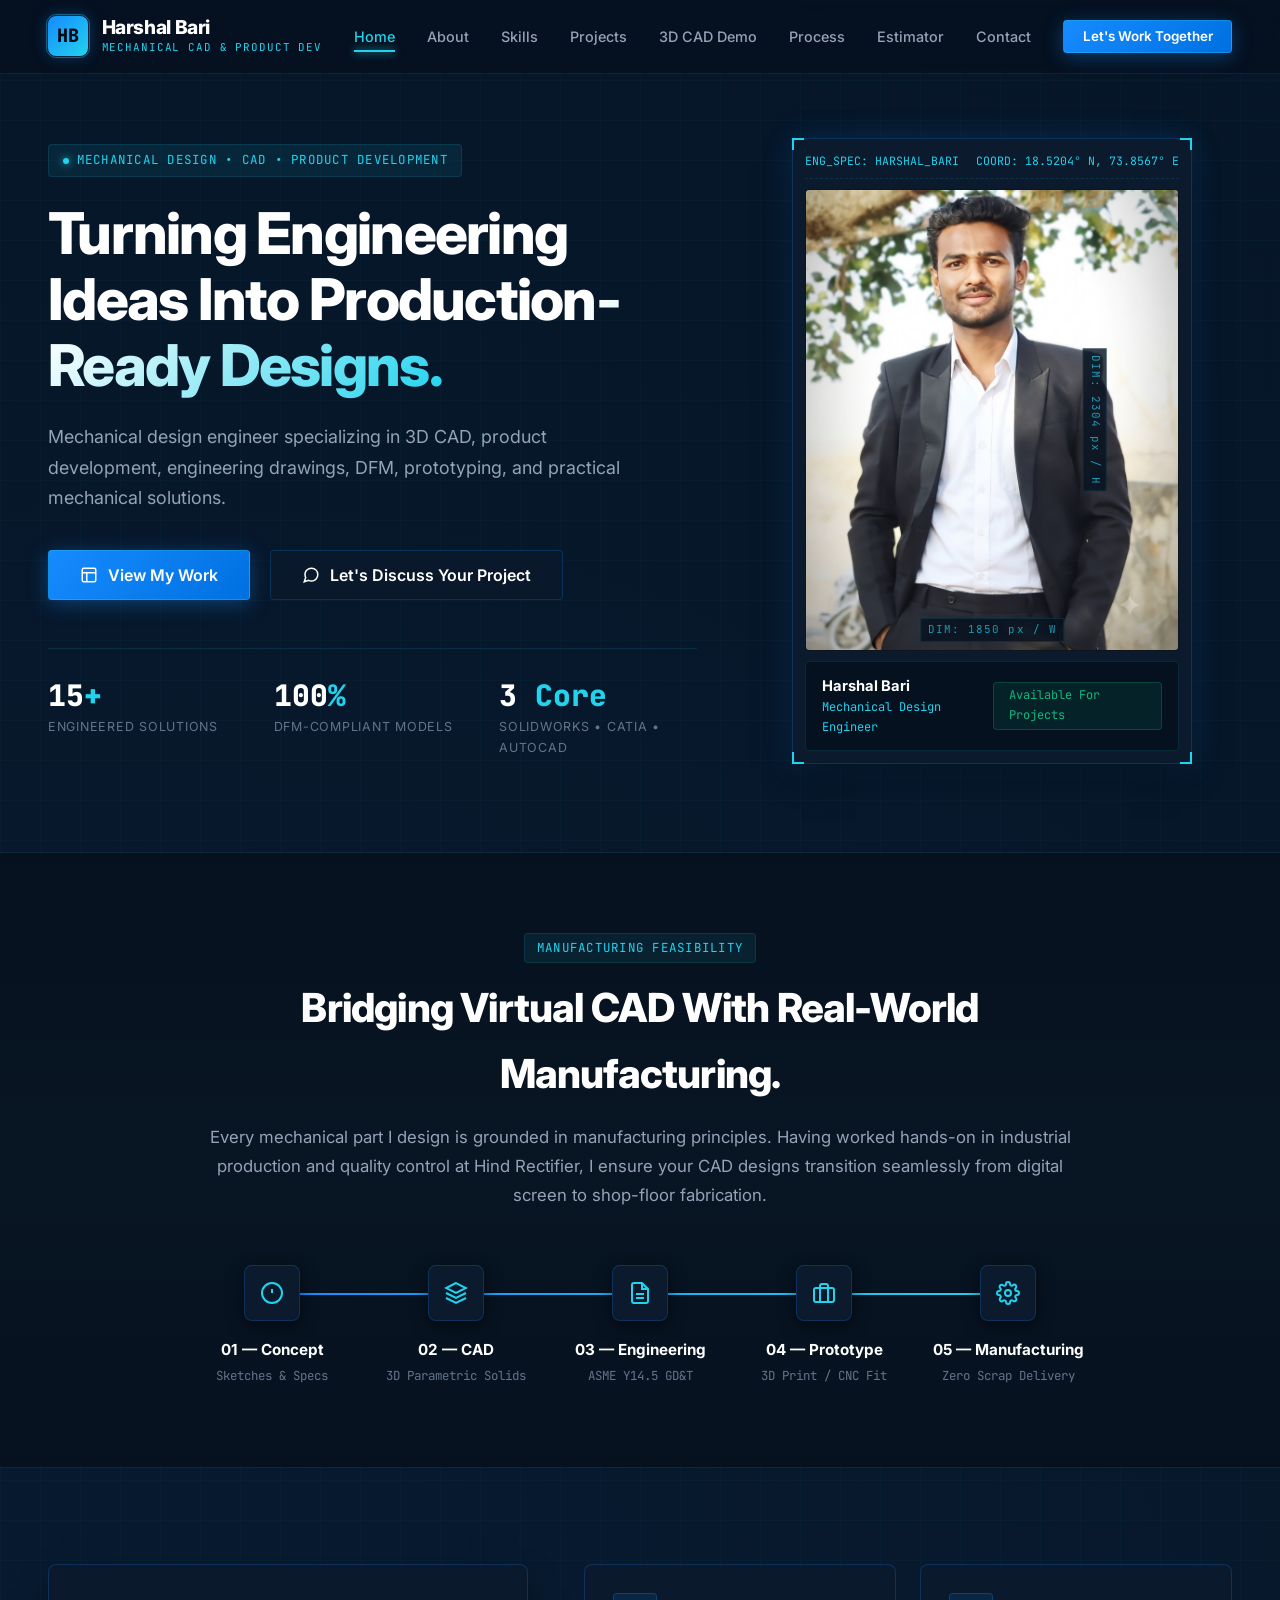
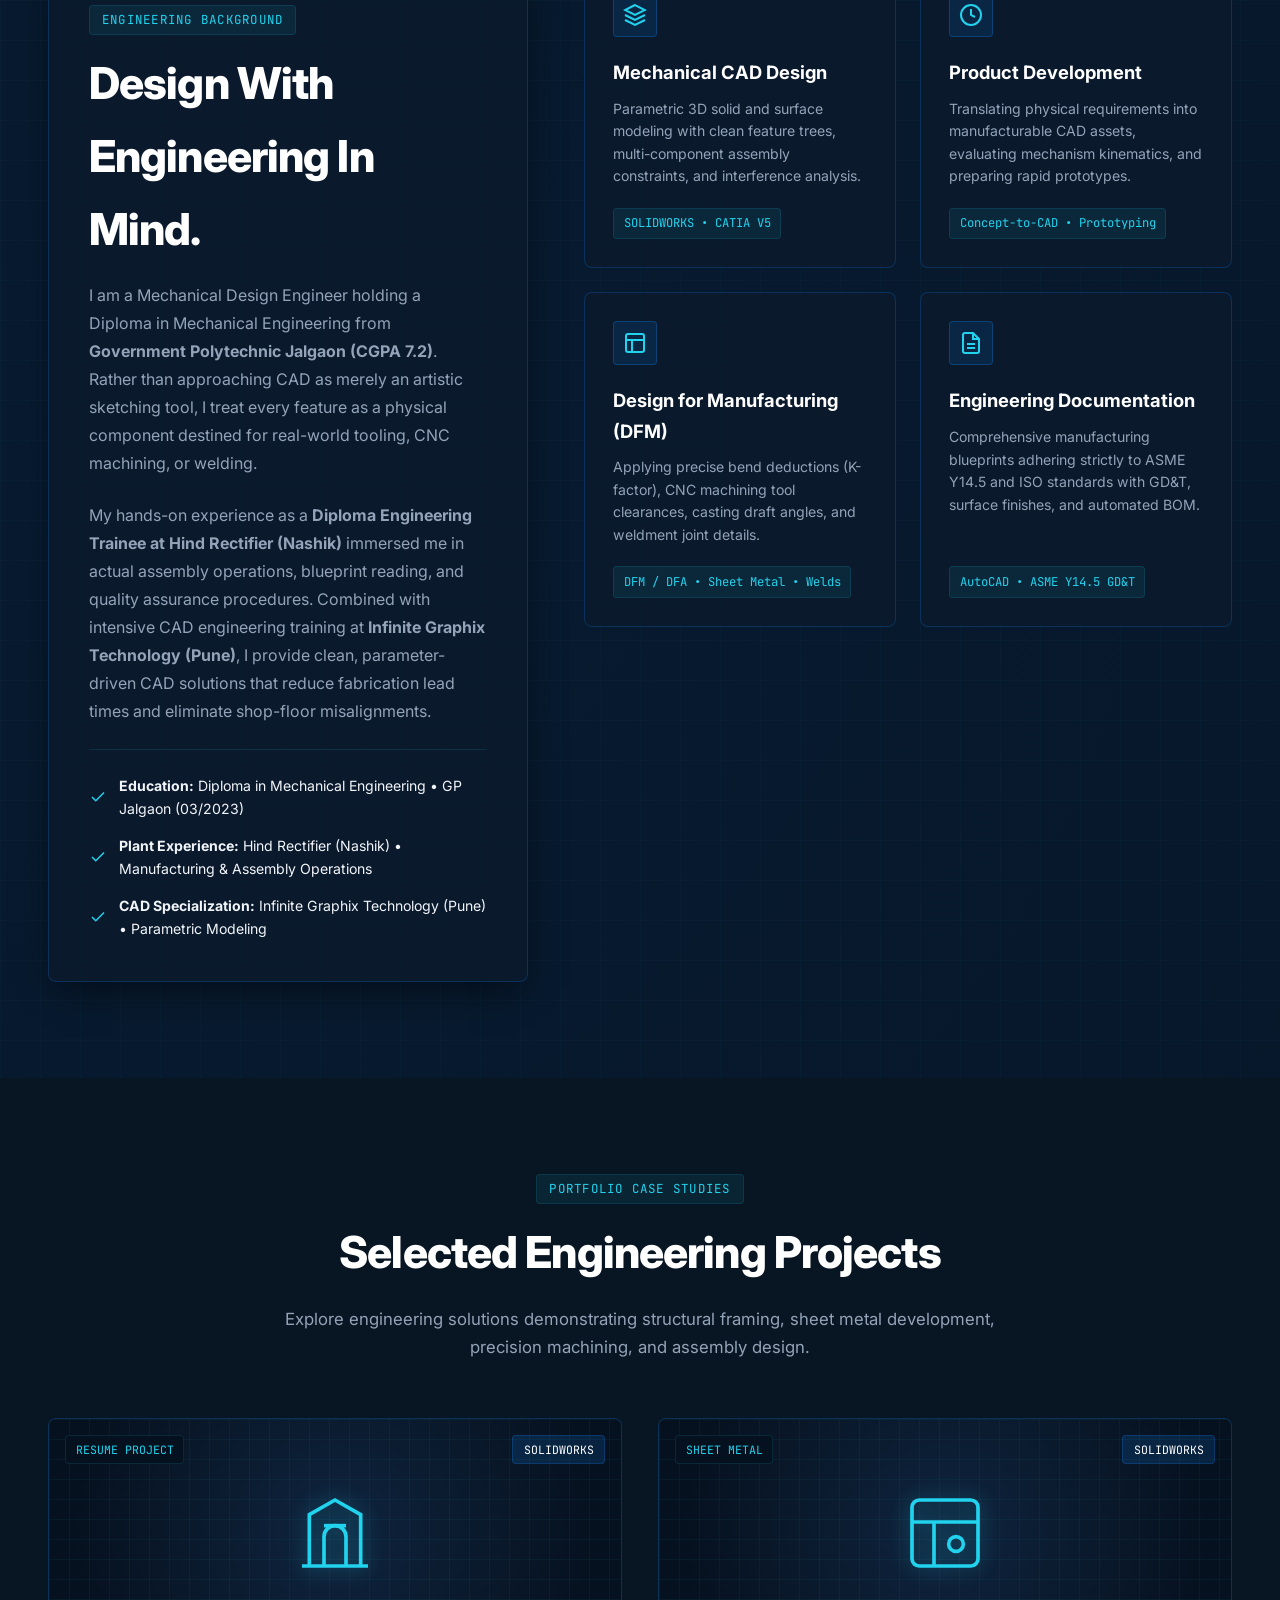
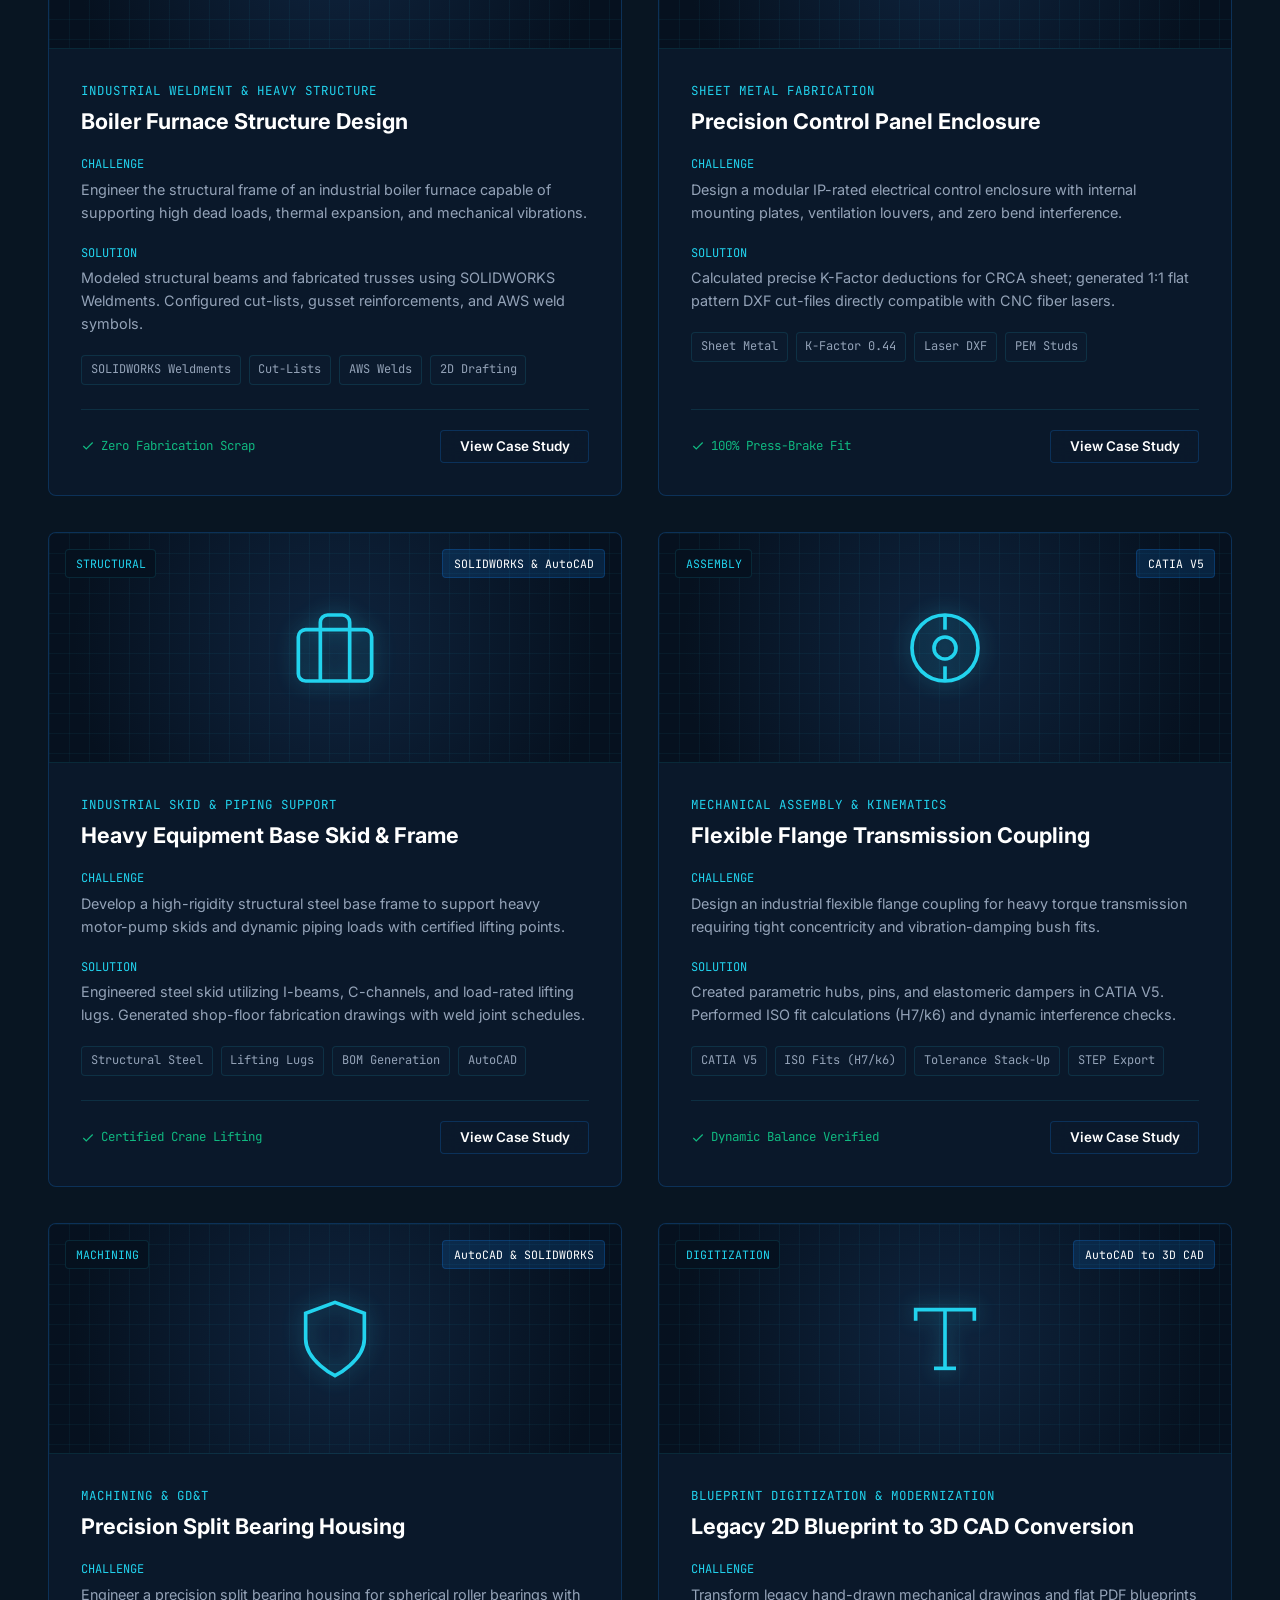
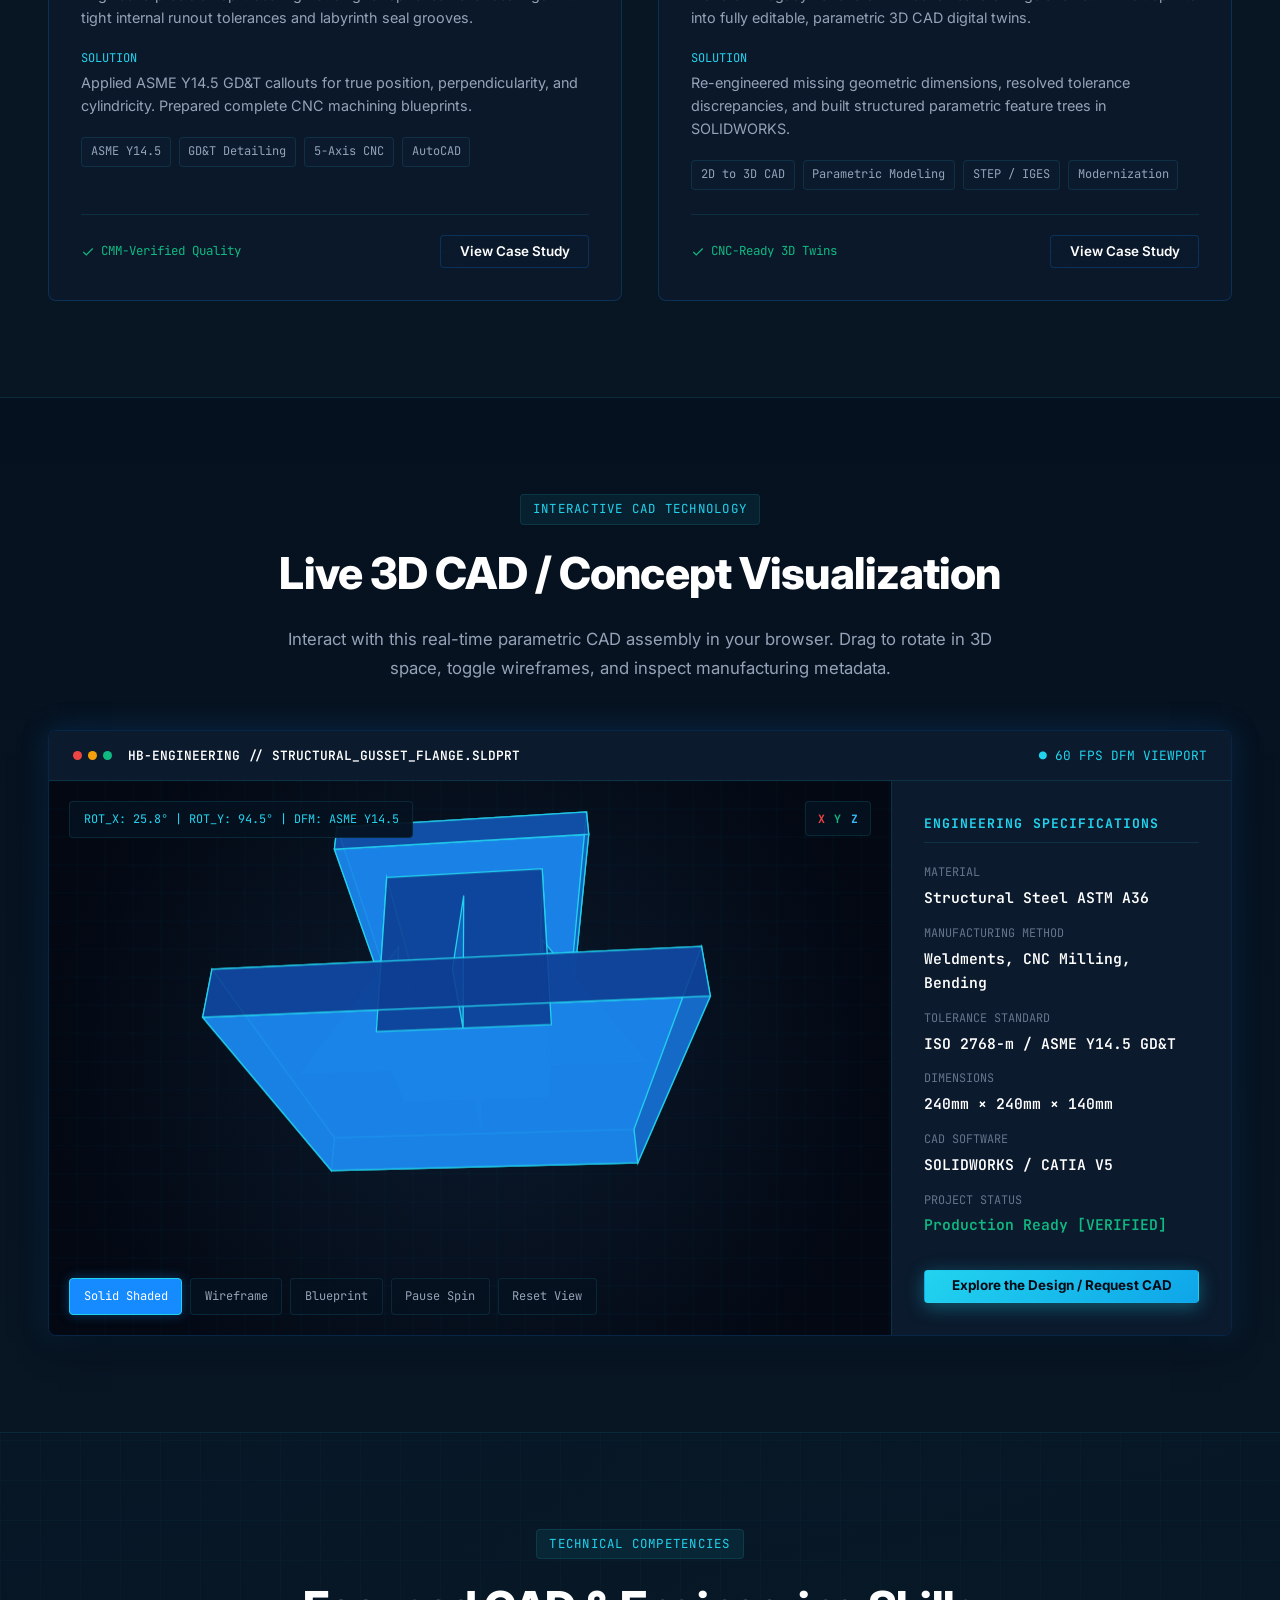
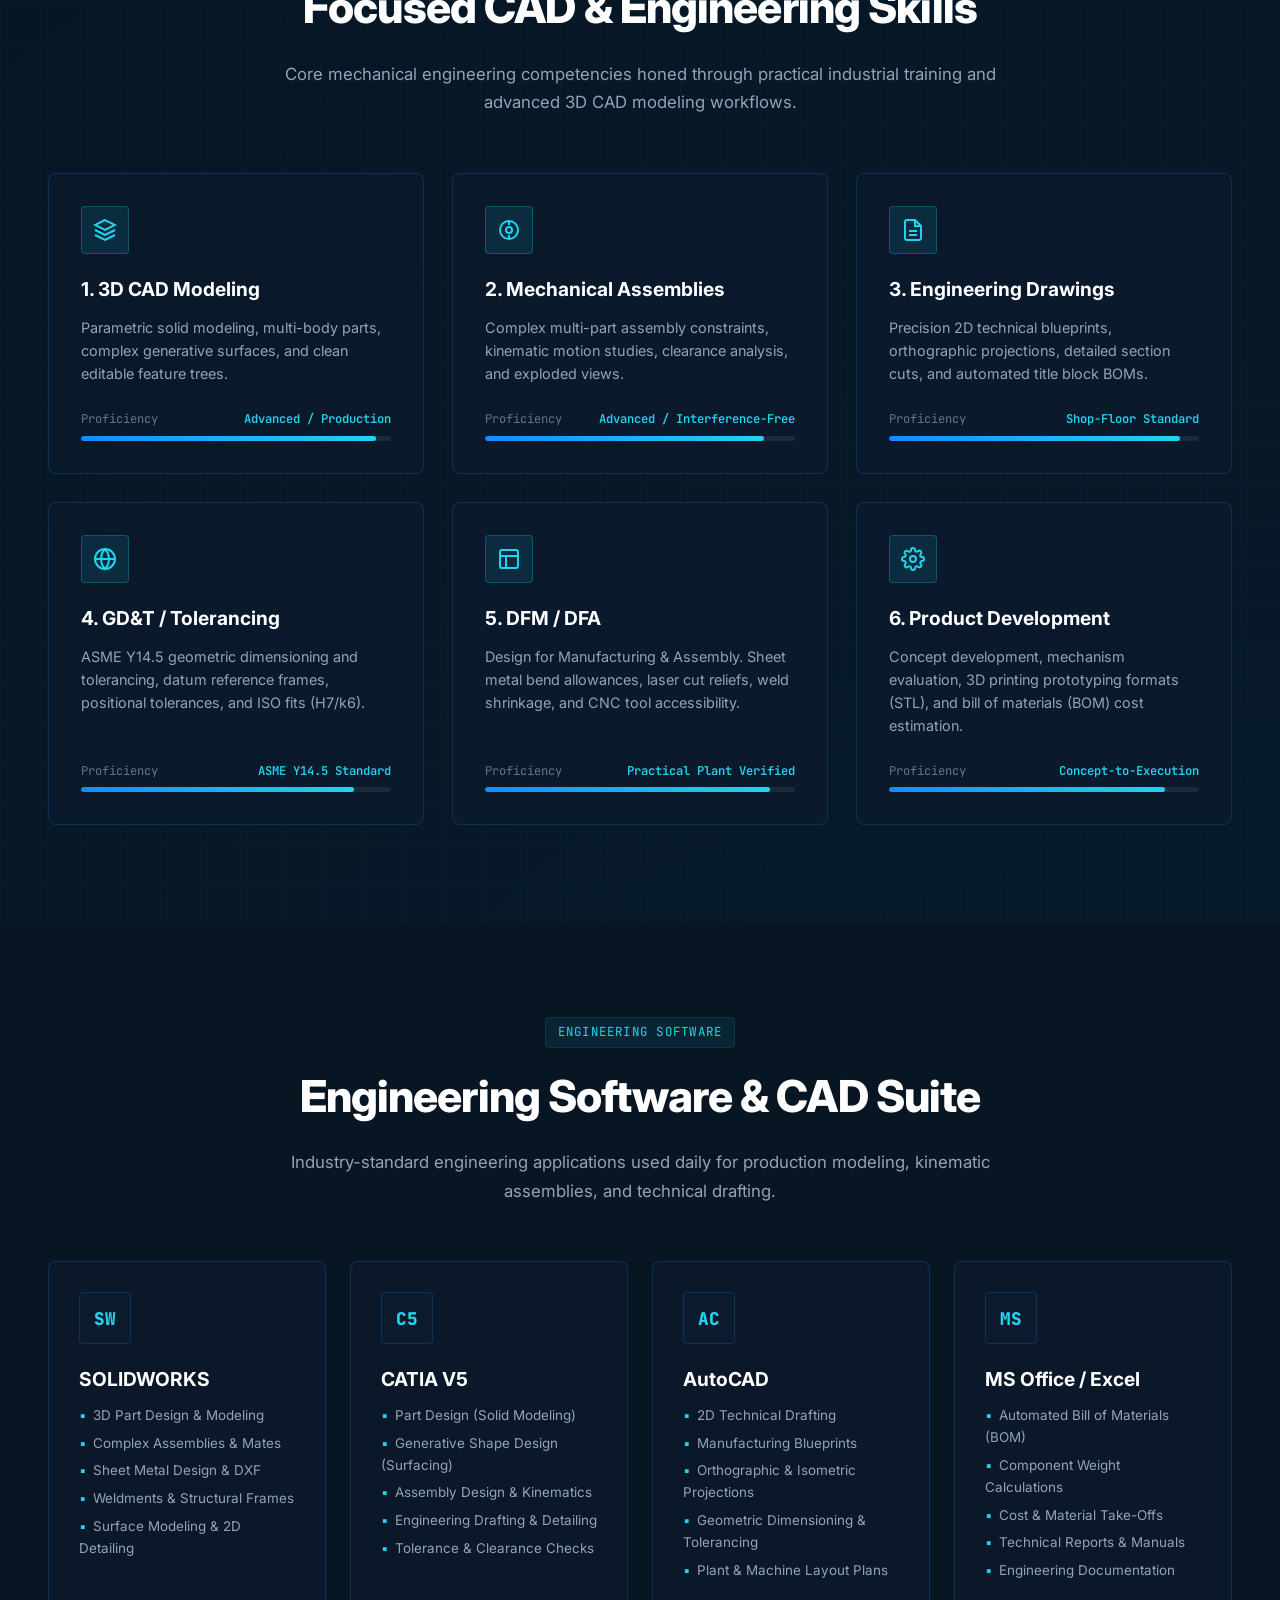
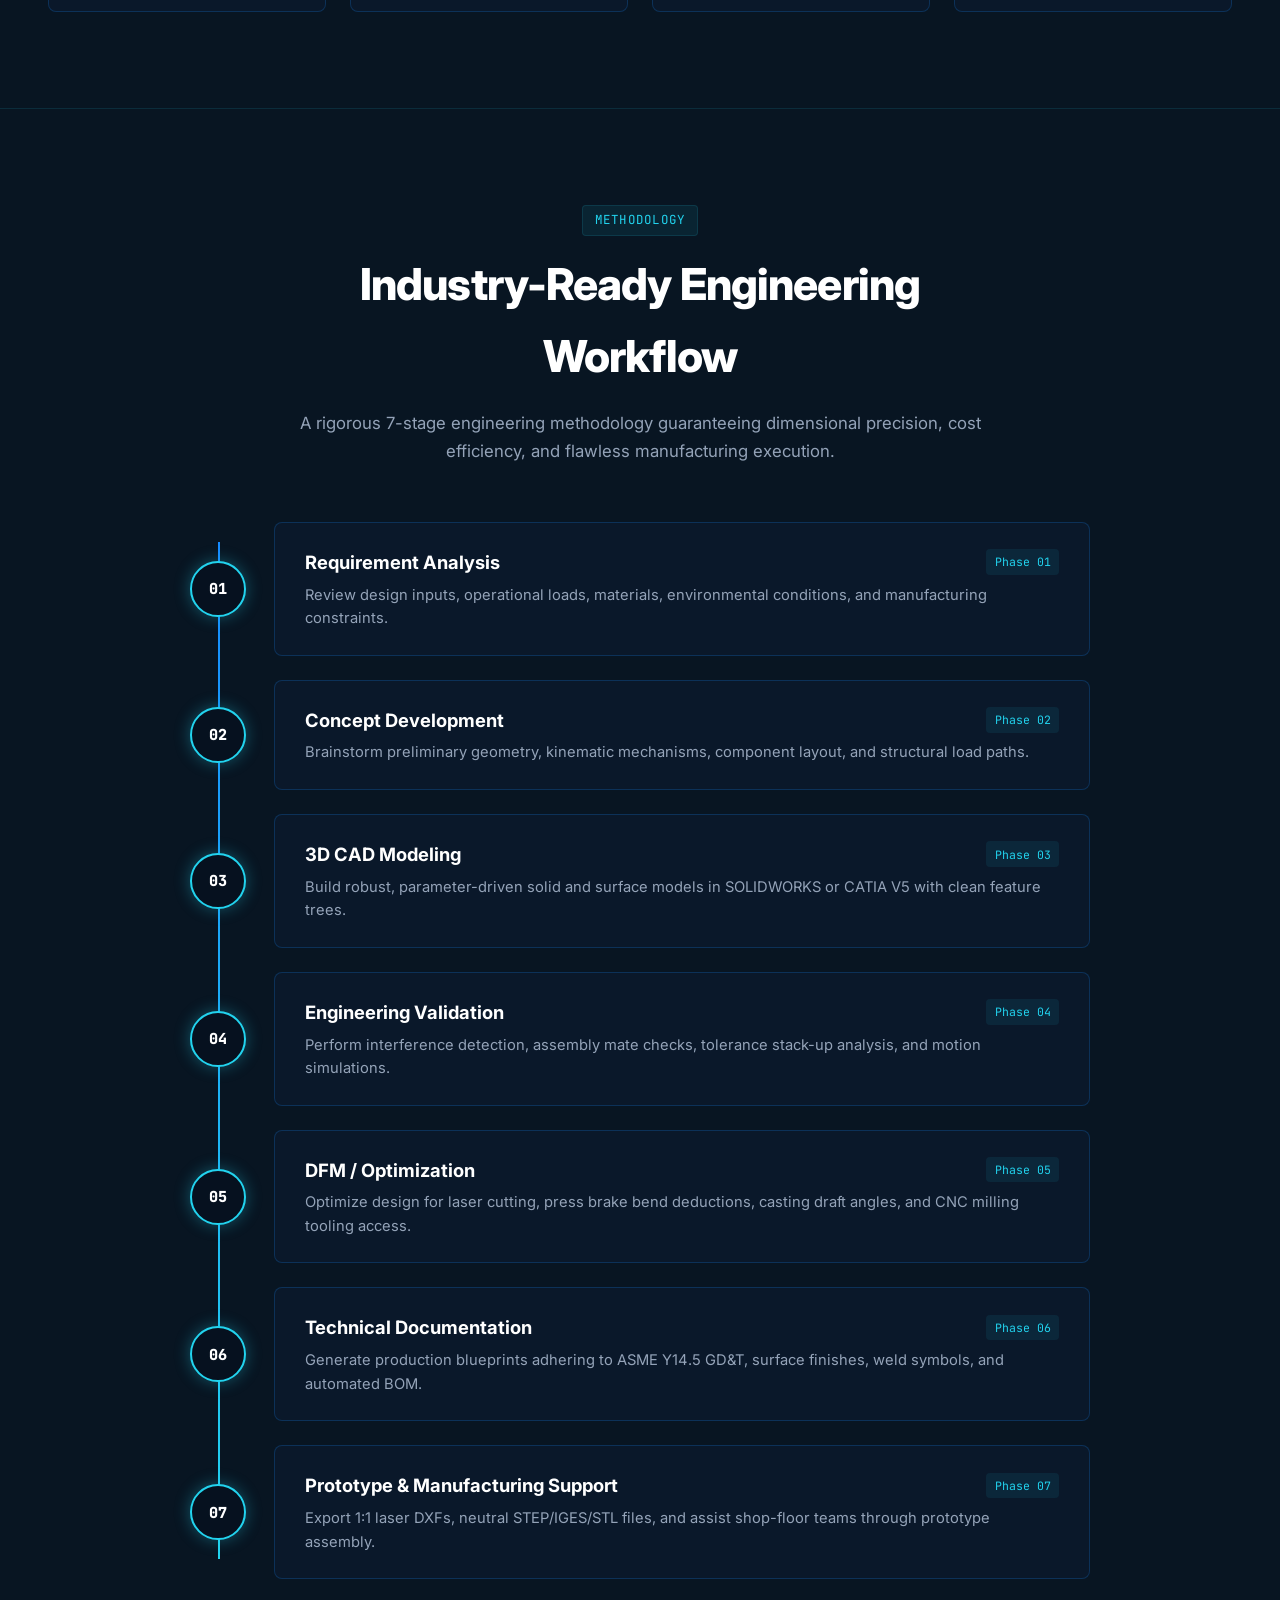
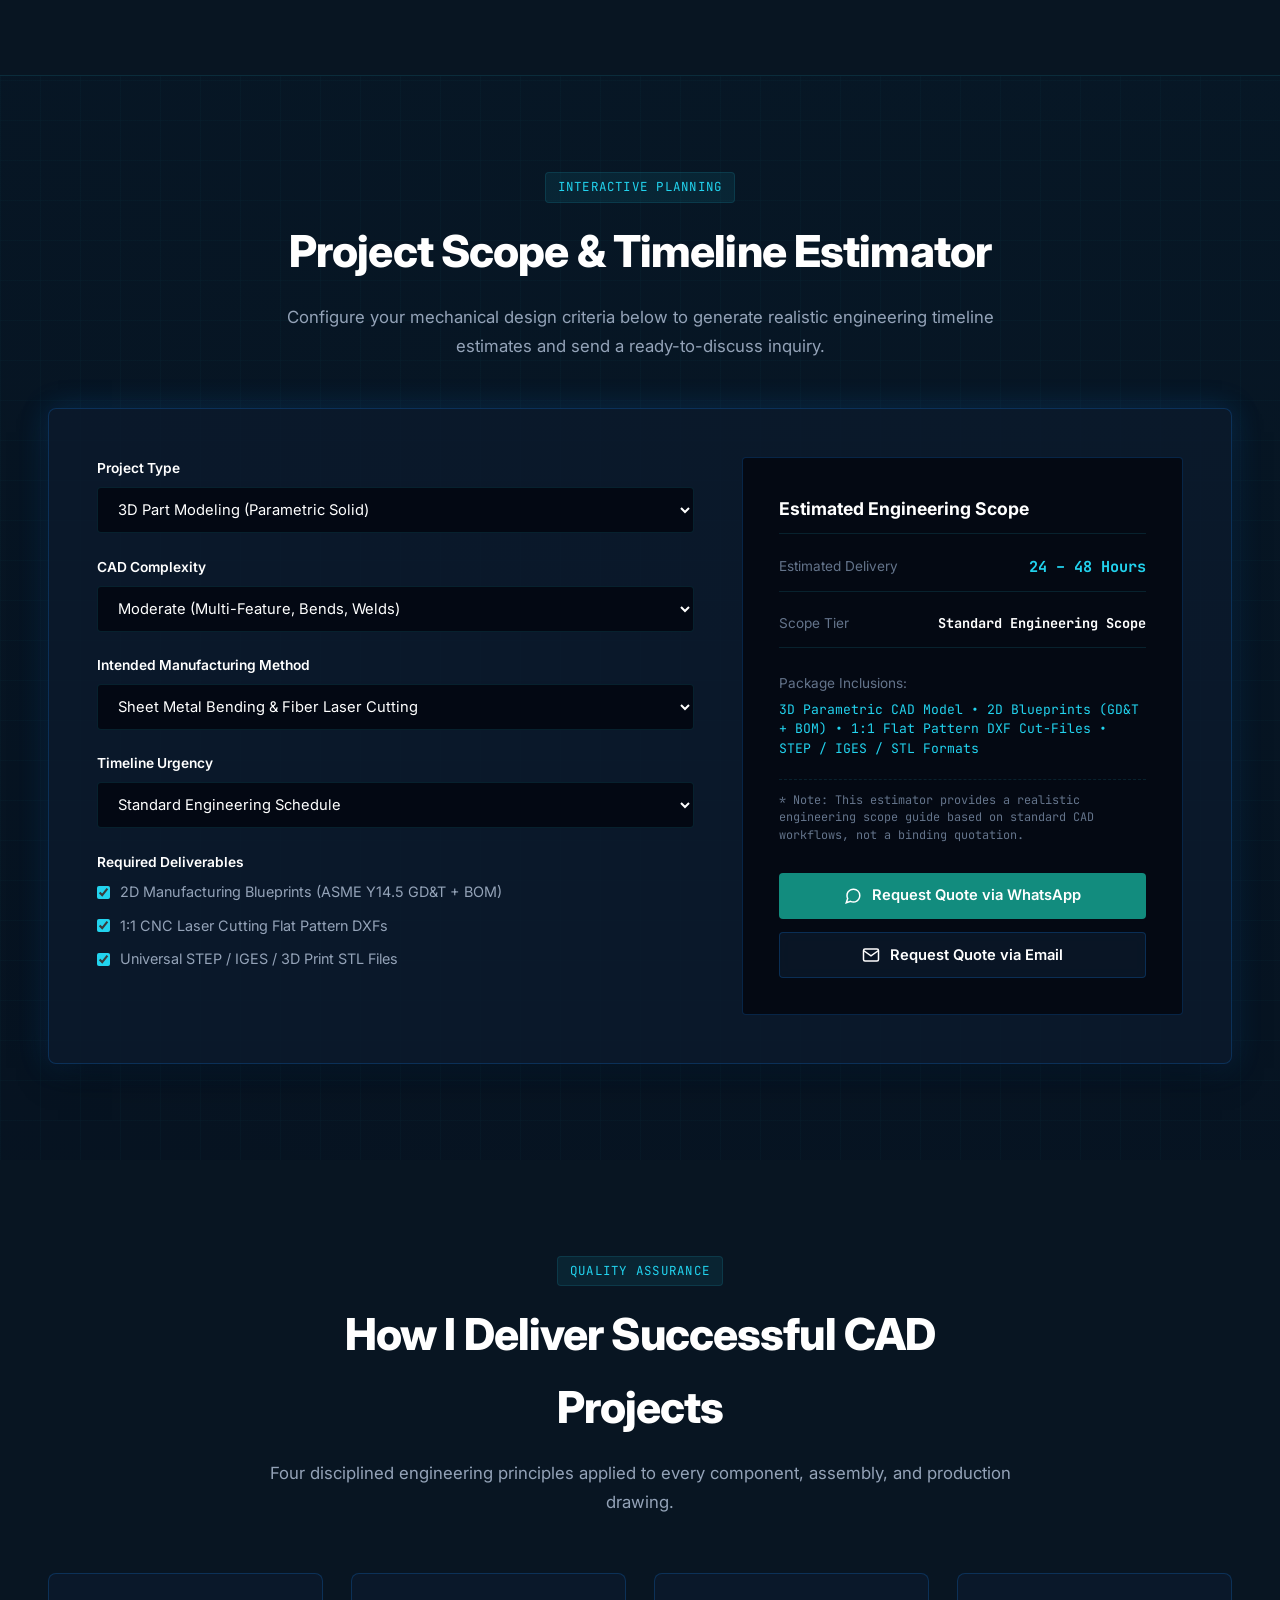
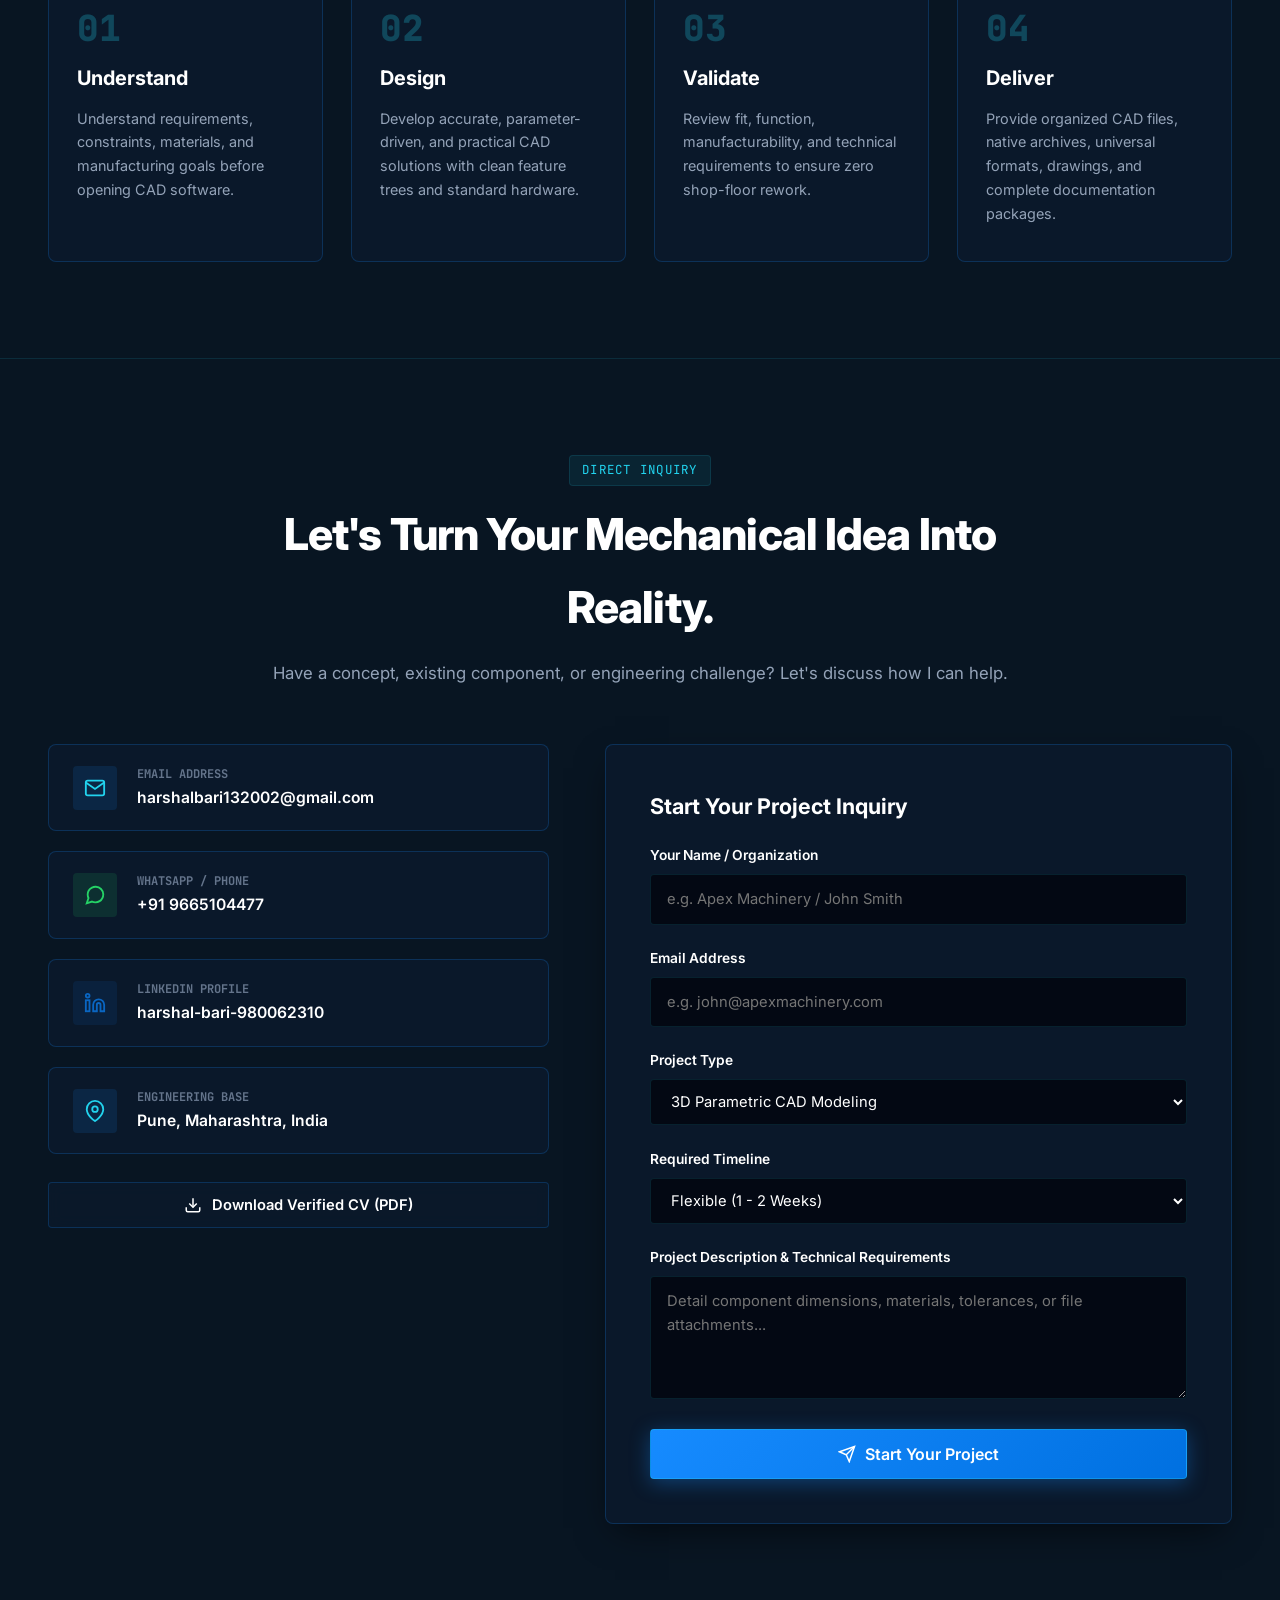
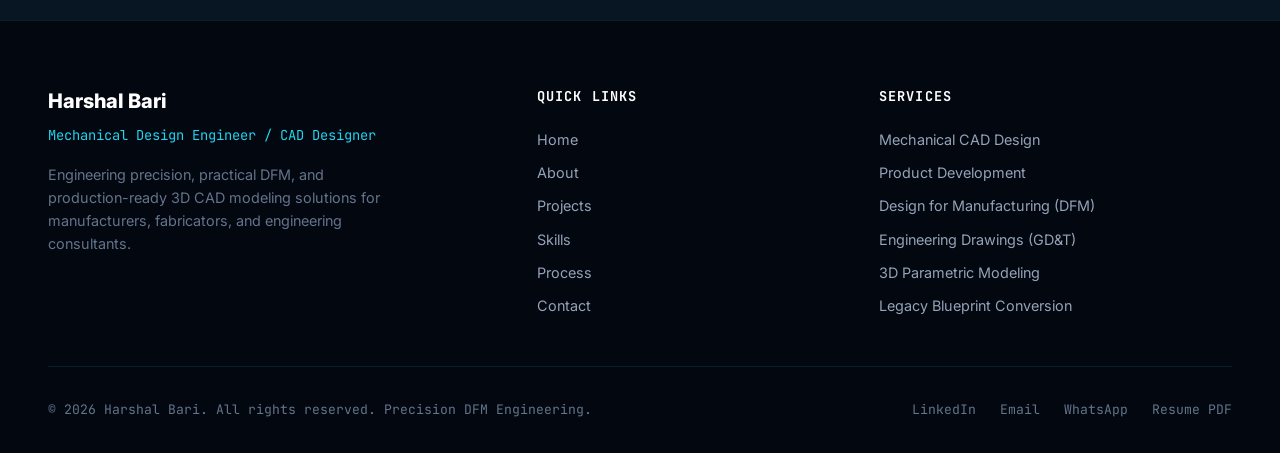
==== commit 7c75ff0c: "feat: complete redesign into premium engineering and CAD portfolio with 13 sections" ====
--- a/index.html
+++ b/index.html
@@ -4,71 +4,54 @@
   <meta charset="UTF-8">
   <meta name="viewport" content="width=device-width, initial-scale=1.0">
   <title>Harshal Bari | Mechanical Design Engineer &amp; CAD Specialist</title>
-  <meta name="description" content="Portfolio of Harshal Bari - Mechanical Design Engineer specializing in 3D CAD, product development, engineering drawings, DFM, prototyping, and practical mechanical solutions in SOLIDWORKS, CATIA V5, and AutoCAD.">
-  <meta name="keywords" content="Mechanical Design Engineer, CAD Designer, Product Development Engineer, SOLIDWORKS Freelancer, CATIA V5, AutoCAD 2D Drafting, Sheet Metal Design, Weldments, GD&T, Pune CAD Engineer, Harshal Bari">
+  <meta name="description" content="Portfolio of Harshal Bari - Mechanical Design Engineer specializing in 3D CAD Modeling, Product Development, DFM, Sheet Metal, Weldments, and ASME Y14.5 Engineering Blueprints using SOLIDWORKS, CATIA V5, and AutoCAD.">
+  <meta name="keywords" content="Mechanical Design Engineer, CAD Designer, Product Development Engineer, SOLIDWORKS Designer, CATIA V5, AutoCAD, DFM, GD&T, Sheet Metal, Weldments, Harshal Bari, Pune Mechanical Engineer">
   <meta name="author" content="Harshal Bari">
 
-  <!-- Open Graph / Meta -->
+  <!-- Open Graph -->
   <meta property="og:type" content="website">
   <meta property="og:title" content="Harshal Bari | Mechanical Design Engineer &amp; CAD Specialist">
-  <meta property="og:description" content="Turning Engineering Ideas Into Production-Ready Designs. 3D CAD, Product Development, DFM, and Manufacturing Blueprints.">
+  <meta property="og:description" content="Turning engineering ideas into production-ready designs. 3D CAD, product development, DFM, prototyping, and technical documentation.">
   <meta property="og:image" content="photo_web.jpg">
 
-  <!-- Typography -->
+  <!-- Google Fonts: Inter & JetBrains Mono -->
   <link rel="preconnect" href="https://fonts.googleapis.com">
   <link rel="preconnect" href="https://fonts.gstatic.com" crossorigin>
-  <link href="https://fonts.googleapis.com/css2?family=Inter:wght@300;400;500;600;700;800&family=JetBrains+Mono:ital,wght@0,400;0,500;0,600;0,700;1,400&display=swap" rel="stylesheet">
+  <link href="https://fonts.googleapis.com/css2?family=Inter:wght@300;400;500;600;700;800&family=JetBrains+Mono:wght@400;500;600;700&display=swap" rel="stylesheet">
+  
   <link rel="stylesheet" href="css/style.css">
 </head>
 <body>
 
-  <!-- Top Telemetry Ribbon -->
-  <div class="telemetry-bar">
-    <div class="container telemetry-flex">
-      <div class="telemetry-status">
-        <span class="status-indicator"></span>
-        <span>STATUS: AVAILABLE FOR CONTRACT CAD &amp; PRODUCT DEVELOPMENT</span>
-      </div>
-      <div class="telemetry-specs">
-        <span>LOC: PUNE, INDIA (IST // UTC+5:30)</span>
-        <span style="margin: 0 0.5rem; color: var(--border-card);">|</span>
-        <span>STANDARDS: ASME Y14.5 • ISO 2768 • AWS D1.1</span>
-      </div>
-    </div>
-  </div>
-
-  <!-- 1. NAVIGATION -->
-  <header class="header">
+  <!-- ========================================================================
+       1. NAVIGATION
+       ======================================================================== -->
+  <header class="header" id="mainHeader">
     <div class="container nav-container">
       <a href="#hero" class="brand-logo" aria-label="Harshal Bari Mechanical Design">
-        <div class="logo-symbol-wrapper">
-          <!-- Spur Gear Icon -->
-          <svg width="22" height="22" viewBox="0 0 24 24" fill="currentColor">
-            <path d="M12 15.5a3.5 3.5 0 1 0 0-7 3.5 3.5 0 0 0 0 7z"/>
-            <path fill-rule="evenodd" d="M9.7 1.8a1.5 1.5 0 0 1 2.6 0l.5.9c.4.1.7.2 1.1.4l.9-.5a1.5 1.5 0 0 1 2.3 1.3l.1 1c.3.2.7.5 1 .7l1-.3a1.5 1.5 0 0 1 1.8 1.8l-.3 1c.2.3.5.7.7 1l1 .1a1.5 1.5 0 0 1 1.3 2.3l-.5.9c.2.4.3.7.4 1.1l.9.5a1.5 1.5 0 0 1 0 2.6l-.9.5c-.1.4-.2.7-.4 1.1l.5.9a1.5 1.5 0 0 1-1.3 2.3l-1 .1c-.2.3-.5.7-.7 1l.3 1a1.5 1.5 0 0 1-1.8 1.8l-1-.3c-.3.2-.7.5-1 .7l-.1 1a1.5 1.5 0 0 1-2.3 1.3l-.9-.5c-.4.2-.7.3-1.1.4l-.5.9a1.5 1.5 0 0 1-2.6 0l-.5-.9c-.4-.1-.7-.2-1.1-.4l-.9.5a1.5 1.5 0 0 1-2.3-1.3l-.1-1c-.3-.2-.7-.5-1-.7l-1 .3a1.5 1.5 0 0 1-1.8-1.8l.3-1c-.2-.3-.5-.7-.7-1l-1-.1a1.5 1.5 0 0 1-1.3-2.3l.5-.9c-.2-.4-.3-.7-.4-1.1l-.9-.5a1.5 1.5 0 0 1 0-2.6l.9-.5c.1-.4.2-.7.4-1.1l-.5-.9a1.5 1.5 0 0 1 1.3-2.3l1-.1c.2-.3.5-.7.7-1l-.3-1a1.5 1.5 0 0 1 1.8-1.8l1 .3c.3-.2.7-.5 1-.7l.1-1a1.5 1.5 0 0 1 2.3-1.3l.9.5c.4-.2.7-.3 1.1-.4l.5-.9zm2.3 17.7a7.5 7.5 0 1 0 0-15 7.5 7.5 0 0 0 0 15z" clip-rule="evenodd"/>
-          </svg>
-        </div>
+        <div class="logo-badge-icon">HB</div>
         <div class="brand-text">
-          <span class="brand-title">Harshal Bari</span>
-          <span class="brand-subtitle">Mechanical Design &amp; CAD</span>
+          <span class="brand-name">Harshal Bari</span>
+          <span class="brand-tagline">Mechanical CAD &amp; Product Dev</span>
         </div>
       </a>
 
       <nav>
-        <ul class="nav-menu" id="navMenu">
-          <li><a href="#hero" class="nav-item-link active">Home</a></li>
-          <li><a href="#about" class="nav-item-link">About</a></li>
-          <li><a href="#skills" class="nav-item-link">Skills</a></li>
-          <li><a href="#projects" class="nav-item-link">Projects</a></li>
-          <li><a href="#process" class="nav-item-link">Process</a></li>
-          <li><a href="#experience" class="nav-item-link">Experience</a></li>
-          <li><a href="#contact" class="nav-item-link">Contact</a></li>
+        <ul class="nav-links" id="navLinks">
+          <li><a href="#hero" class="nav-link active">Home</a></li>
+          <li><a href="#about" class="nav-link">About</a></li>
+          <li><a href="#skills" class="nav-link">Skills</a></li>
+          <li><a href="#projects" class="nav-link">Projects</a></li>
+          <li><a href="#vis-section" class="nav-link">3D CAD Demo</a></li>
+          <li><a href="#process" class="nav-link">Process</a></li>
+          <li><a href="#estimator" class="nav-link">Estimator</a></li>
+          <li><a href="#contact" class="nav-link">Contact</a></li>
         </ul>
       </nav>
 
-      <div class="nav-cta-group">
-        <a href="#contact" class="btn btn-primary btn-sm">Start a Project</a>
-        <button class="mobile-nav-toggle" id="mobileNavToggle" aria-label="Toggle Navigation Menu">
+      <div class="nav-actions">
+        <a href="#contact" class="btn btn-primary btn-sm">Let's Work Together</a>
+        <button class="mobile-toggle" id="mobileToggle" aria-label="Toggle navigation drawer">
           <svg width="22" height="22" viewBox="0 0 24 24" fill="none" stroke="currentColor" stroke-width="2">
             <line x1="3" y1="12" x2="21" y2="12"></line>
             <line x1="3" y1="6" x2="21" y2="6"></line>
@@ -80,42 +63,35 @@
   </header>
 
   <main>
-    <!-- 2. HERO SECTION -->
-    <section class="hero-section" id="hero">
+    <!-- ========================================================================
+         2. HERO SECTION
+         ======================================================================== -->
+    <section class="hero" id="hero">
       <div class="container hero-grid">
-        <div class="hero-left">
+        <div class="hero-content-col">
           <div class="hero-eyebrow">
-            <!-- Caliper Icon -->
-            <svg width="14" height="14" viewBox="0 0 24 24" fill="none" stroke="currentColor" stroke-width="2">
-              <path d="M4 6h16M4 10h16M4 6v12a2 2 0 0 0 2 2h2v-8h8v8h2a2 2 0 0 0 2-2V6"></path>
-              <line x1="8" y1="10" x2="8" y2="14"></line>
-              <line x1="12" y1="10" x2="12" y2="13"></line>
-              <line x1="16" y1="10" x2="16" y2="14"></line>
-            </svg>
+            <span class="eyebrow-indicator"></span>
             MECHANICAL DESIGN • CAD • PRODUCT DEVELOPMENT
           </div>
 
-          <h1 class="hero-headline">
-            Turning Engineering Ideas Into <span class="gradient-title">Production-Ready Designs.</span>
+          <h1 class="hero-title">
+            Turning Engineering Ideas Into <span class="hero-title-highlight">Production-Ready Designs.</span>
           </h1>
 
-          <p class="hero-subparagraph">
+          <p class="hero-description">
             Mechanical design engineer specializing in 3D CAD, product development, engineering drawings, DFM, prototyping, and practical mechanical solutions.
           </p>
 
-          <div class="hero-cta-row">
+          <div class="hero-actions">
             <a href="#projects" class="btn btn-primary btn-lg">
-              <!-- Compass Drawing Icon -->
               <svg width="18" height="18" viewBox="0 0 24 24" fill="none" stroke="currentColor" stroke-width="2">
-                <circle cx="12" cy="5" r="2"></circle>
-                <path d="m11 7-7 14"></path>
-                <path d="m13 7 7 14"></path>
-                <path d="M7 16h10"></path>
+                <rect x="3" y="3" width="18" height="18" rx="2" ry="2"></rect>
+                <line x1="3" y1="9" x2="21" y2="9"></line>
+                <line x1="9" y1="21" x2="9" y2="9"></line>
               </svg>
               View My Work
             </a>
-
-            <a href="#contact" class="btn btn-secondary btn-lg">
+            <a href="https://wa.me/919665104477?text=Hi%20Harshal,%20I%20would%20like%20to%20discuss%20a%20mechanical%20design%20/%20CAD%20project." target="_blank" rel="noopener noreferrer" class="btn btn-secondary btn-lg">
               <svg width="18" height="18" viewBox="0 0 24 24" fill="none" stroke="currentColor" stroke-width="2">
                 <path d="M21 11.5a8.38 8.38 0 0 1-.9 3.8 8.5 8.5 0 0 1-7.6 4.7 8.38 8.38 0 0 1-3.8-.9L3 21l1.9-5.7a8.38 8.38 0 0 1-.9-3.8 8.5 8.5 0 0 1 4.7-7.6 8.38 8.38 0 0 1 3.8-.9h.5a8.48 8.48 0 0 1 8 8v.5z"></path>
               </svg>
@@ -123,44 +99,49 @@
             </a>
           </div>
 
-          <div class="credibility-metrics-bar">
-            <div class="cred-metric-item">
-              <div class="cred-metric-value"><span class="count-up" data-target="3">3</span> <span>SUITES</span></div>
-              <div class="cred-metric-label">SOLIDWORKS • CATIA V5 • AutoCAD</div>
-            </div>
-            <div class="cred-metric-item">
-              <div class="cred-metric-value"><span class="count-up" data-target="100">100</span><span>%</span></div>
-              <div class="cred-metric-label">DFM &amp; GD&amp;T Production Validated</div>
-            </div>
-            <div class="cred-metric-item">
-              <div class="cred-metric-value"><span class="count-up" data-target="24">24</span>–<span class="count-up" data-target="48">48</span><span>h</span></div>
-              <div class="cred-metric-label">Rapid Delivery For Standard Parts</div>
-            </div>
-          </div>
-        </div>
-
-        <!-- Hero Right: Portrait Inside Technical Frame -->
-        <div class="hero-portrait-wrapper">
-          <div class="hero-technical-frame">
-            <div class="corner-notch-tl"></div>
-            <div class="corner-notch-tr"></div>
-            <div class="corner-notch-bl"></div>
-            <div class="corner-notch-br"></div>
-
-            <div class="portrait-inner-box">
-              <img src="photo_web.jpg" alt="Harshal Bari - Mechanical Design Engineer" class="portrait-photo" width="400" height="480">
-
-              <div class="dim-mark-top">CAD//SPEC: HB-ME-2026</div>
-              <div class="dim-mark-side">TOL: ±0.02 mm [ISO 2768]</div>
-
-              <div class="portrait-status-card">
-                <div class="status-card-info">
-                  <h4>Harshal Bari</h4>
-                  <p>Mechanical Design Engineer</p>
-                </div>
-                <div class="gdt-control-frame" title="ASME Y14.5 Geometric Tolerance">
-                  [⌖|0.02|A|B]
-                </div>
+          <div class="hero-metrics">
+            <div class="metric-box">
+              <div class="metric-number">15<span>+</span></div>
+              <div class="metric-label">Engineered Solutions</div>
+            </div>
+            <div class="metric-box">
+              <div class="metric-number">100<span>%</span></div>
+              <div class="metric-label">DFM-Compliant Models</div>
+            </div>
+            <div class="metric-box">
+              <div class="metric-number">3 <span>Core</span></div>
+              <div class="metric-label">SOLIDWORKS • CATIA • AutoCAD</div>
+            </div>
+          </div>
+        </div>
+
+        <!-- RIGHT: Technical Photo Frame -->
+        <div class="hero-visual">
+          <div class="technical-hud-frame">
+            <span class="hud-corner corner-tl"></span>
+            <span class="hud-corner corner-tr"></span>
+            <span class="hud-corner corner-bl"></span>
+            <span class="hud-corner corner-br"></span>
+
+            <div class="hud-top-meta">
+              <span>ENG_SPEC: HARSHAL_BARI</span>
+              <span>COORD: 18.5204° N, 73.8567° E</span>
+            </div>
+
+            <div class="photo-canvas-wrapper">
+              <img src="photo_web.jpg" alt="Harshal Bari - Mechanical Design Engineer" class="engineer-photo" width="400" height="460">
+              <span class="dim-mark-v">DIM: 2304 px / H</span>
+              <span class="dim-mark-h">DIM: 1850 px / W</span>
+            </div>
+
+            <div class="hud-bottom-badge">
+              <div>
+                <div class="hud-badge-title">Harshal Bari</div>
+                <div class="hud-badge-sub">Mechanical Design Engineer</div>
+              </div>
+              <div class="hud-badge-status">
+                <span class="status-dot"></span>
+                Available For Projects
               </div>
             </div>
           </div>
@@ -168,900 +149,1002 @@
       </div>
     </section>
 
-    <!-- 3. TRUST / VALUE STATEMENT -->
-    <section class="section" style="padding-top: 2rem;">
+    <!-- ========================================================================
+         3. TRUST / VALUE STATEMENT
+         ======================================================================== -->
+    <section class="trust-section">
+      <div class="container trust-container">
+        <span class="section-tag">Manufacturing Feasibility</span>
+        <h2 class="trust-headline">Bridging Virtual CAD With Real-World Manufacturing.</h2>
+        <p class="trust-subtitle">
+          Every mechanical part I design is grounded in manufacturing principles. Having worked hands-on in industrial production and quality control at Hind Rectifier, I ensure your CAD designs transition seamlessly from digital screen to shop-floor fabrication.
+        </p>
+
+        <!-- Connected Technical Horizontal Pipeline -->
+        <div class="trust-pipeline">
+          <div class="pipeline-step">
+            <div class="pipeline-node">
+              <svg width="24" height="24" viewBox="0 0 24 24" fill="none" stroke="currentColor" stroke-width="2">
+                <circle cx="12" cy="12" r="10"></circle>
+                <line x1="12" y1="8" x2="12" y2="12"></line>
+                <line x1="12" y1="16" x2="12.01" y2="16"></line>
+              </svg>
+            </div>
+            <div class="pipeline-title">01 — Concept</div>
+            <div class="pipeline-desc">Sketches &amp; Specs</div>
+          </div>
+
+          <div class="pipeline-step">
+            <div class="pipeline-node">
+              <svg width="24" height="24" viewBox="0 0 24 24" fill="none" stroke="currentColor" stroke-width="2">
+                <polygon points="12 2 2 7 12 12 22 7 12 2"></polygon>
+                <polyline points="2 17 12 22 22 17"></polyline>
+                <polyline points="2 12 12 17 22 12"></polyline>
+              </svg>
+            </div>
+            <div class="pipeline-title">02 — CAD</div>
+            <div class="pipeline-desc">3D Parametric Solids</div>
+          </div>
+
+          <div class="pipeline-step">
+            <div class="pipeline-node">
+              <svg width="24" height="24" viewBox="0 0 24 24" fill="none" stroke="currentColor" stroke-width="2">
+                <path d="M14 2H6a2 2 0 0 0-2 2v16a2 2 0 0 0 2 2h12a2 2 0 0 0 2-2V8z"></path>
+                <polyline points="14 2 14 8 20 8"></polyline>
+                <line x1="16" y1="13" x2="8" y2="13"></line>
+                <line x1="16" y1="17" x2="8" y2="17"></line>
+              </svg>
+            </div>
+            <div class="pipeline-title">03 — Engineering</div>
+            <div class="pipeline-desc">ASME Y14.5 GD&amp;T</div>
+          </div>
+
+          <div class="pipeline-step">
+            <div class="pipeline-node">
+              <svg width="24" height="24" viewBox="0 0 24 24" fill="none" stroke="currentColor" stroke-width="2">
+                <rect x="2" y="7" width="20" height="14" rx="2" ry="2"></rect>
+                <path d="M16 21V5a2 2 0 0 0-2-2h-4a2 2 0 0 0-2 2v16"></path>
+              </svg>
+            </div>
+            <div class="pipeline-title">04 — Prototype</div>
+            <div class="pipeline-desc">3D Print / CNC Fit</div>
+          </div>
+
+          <div class="pipeline-step">
+            <div class="pipeline-node">
+              <svg width="24" height="24" viewBox="0 0 24 24" fill="none" stroke="currentColor" stroke-width="2">
+                <circle cx="12" cy="12" r="3"></circle>
+                <path d="M19.4 15a1.65 1.65 0 0 0 .33 1.82l.06.06a2 2 0 0 1 0 2.83 2 2 0 0 1-2.83 0l-.06-.06a1.65 1.65 0 0 0-1.82-.33 1.65 1.65 0 0 0-1 1.51V21a2 2 0 0 1-2 2 2 2 0 0 1-2-2v-.09A1.65 1.65 0 0 0 9 19.4a1.65 1.65 0 0 0-1.82.33l-.06.06a2 2 0 0 1-2.83 0 2 2 0 0 1 0-2.83l.06-.06a1.65 1.65 0 0 0 .33-1.82 1.65 1.65 0 0 0-1.51-1H3a2 2 0 0 1-2-2 2 2 0 0 1 2-2h.09A1.65 1.65 0 0 0 4.6 9a1.65 1.65 0 0 0-.33-1.82l-.06-.06a2 2 0 0 1 0-2.83 2 2 0 0 1 2.83 0l.06.06a1.65 1.65 0 0 0 1.82.33H9a1.65 1.65 0 0 0 1-1.51V3a2 2 0 0 1 2-2 2 2 0 0 1 2 2v.09a1.65 1.65 0 0 0 1 1.51 1.65 1.65 0 0 0 1.82-.33l.06-.06a2 2 0 0 1 2.83 0 2 2 0 0 1 0 2.83l-.06.06a1.65 1.65 0 0 0-.33 1.82V9a1.65 1.65 0 0 0 1.51 1H21a2 2 0 0 1 2 2 2 2 0 0 1-2 2h-.09a1.65 1.65 0 0 0-1.51 1z"></path>
+              </svg>
+            </div>
+            <div class="pipeline-title">05 — Manufacturing</div>
+            <div class="pipeline-desc">Zero Scrap Delivery</div>
+          </div>
+        </div>
+      </div>
+    </section>
+
+    <!-- ========================================================================
+         4. ABOUT / ENGINEERING CAPABILITIES
+         ======================================================================== -->
+    <section class="section" id="about">
       <div class="container">
-        <div class="manufacturing-pipeline-card">
-          <div class="section-header-center" style="margin-bottom: 2rem;">
-            <span class="section-eyebrow">Manufacturing Bridge</span>
-            <h2 class="section-main-heading">Bridging Virtual CAD With Real-World Manufacturing.</h2>
-            <p class="section-subtext">
-              Transforming ideas from early sketches into fully verified, tolerance-checked components ready for CNC machining, laser cutting, welding, and assembly.
+        <div class="capabilities-grid">
+          <!-- LEFT: Professional Introduction -->
+          <div class="about-narrative">
+            <span class="section-tag">Engineering Background</span>
+            <h2 class="section-title">Design With Engineering In Mind.</h2>
+            
+            <p>
+              I am a Mechanical Design Engineer holding a Diploma in Mechanical Engineering from <strong>Government Polytechnic Jalgaon (CGPA 7.2)</strong>. Rather than approaching CAD as merely an artistic sketching tool, I treat every feature as a physical component destined for real-world tooling, CNC machining, or welding.
             </p>
-          </div>
-
-          <!-- Horizontal Visual Process -->
-          <div class="pipeline-steps-grid">
-            <div class="pipeline-step-node">
-              <div class="pipeline-node-icon">
-                <svg width="22" height="22" viewBox="0 0 24 24" fill="none" stroke="currentColor" stroke-width="2">
-                  <path d="M12 2a7 7 0 0 0-7 7c0 2.38 1.19 4.47 3 5.74V17a2 2 0 0 0 2 2h4a2 2 0 0 0 2-2v-2.26c1.81-1.27 3-3.36 3-5.74a7 7 0 0 0-7-7z"></path>
-                  <line x1="9" y1="21" x2="15" y2="21"></line>
-                </svg>
-              </div>
-              <span class="pipeline-node-step">01. INPUT</span>
-              <h4 class="pipeline-node-title">Concept</h4>
-              <p class="pipeline-node-desc">Requirements, design intent, sketches, and boundary constraints.</p>
-            </div>
-
-            <div class="pipeline-step-node">
-              <div class="pipeline-node-icon">
-                <svg width="22" height="22" viewBox="0 0 24 24" fill="none" stroke="currentColor" stroke-width="2">
+            <p>
+              My hands-on experience as a <strong>Diploma Engineering Trainee at Hind Rectifier (Nashik)</strong> immersed me in actual assembly operations, blueprint reading, and quality assurance procedures. Combined with intensive CAD engineering training at <strong>Infinite Graphix Technology (Pune)</strong>, I provide clean, parameter-driven CAD solutions that reduce fabrication lead times and eliminate shop-floor misalignments.
+            </p>
+
+            <div class="about-credentials">
+              <div class="cred-item">
+                <svg width="18" height="18" viewBox="0 0 24 24" fill="none" stroke="currentColor" stroke-width="2"><polyline points="20 6 9 17 4 12"></polyline></svg>
+                <span><strong>Education:</strong> Diploma in Mechanical Engineering • GP Jalgaon (03/2023)</span>
+              </div>
+              <div class="cred-item">
+                <svg width="18" height="18" viewBox="0 0 24 24" fill="none" stroke="currentColor" stroke-width="2"><polyline points="20 6 9 17 4 12"></polyline></svg>
+                <span><strong>Plant Experience:</strong> Hind Rectifier (Nashik) • Manufacturing &amp; Assembly Operations</span>
+              </div>
+              <div class="cred-item">
+                <svg width="18" height="18" viewBox="0 0 24 24" fill="none" stroke="currentColor" stroke-width="2"><polyline points="20 6 9 17 4 12"></polyline></svg>
+                <span><strong>CAD Specialization:</strong> Infinite Graphix Technology (Pune) • Parametric Modeling</span>
+              </div>
+            </div>
+          </div>
+
+          <!-- RIGHT: Capability Cards -->
+          <div class="capability-cards">
+            <!-- Cap 1 -->
+            <div class="cap-card">
+              <div class="cap-icon">
+                <svg width="24" height="24" viewBox="0 0 24 24" fill="none" stroke="currentColor" stroke-width="2">
                   <polygon points="12 2 2 7 12 12 22 7 12 2"></polygon>
                   <polyline points="2 17 12 22 22 17"></polyline>
                   <polyline points="2 12 12 17 22 12"></polyline>
                 </svg>
               </div>
-              <span class="pipeline-node-step">02. MODEL</span>
-              <h4 class="pipeline-node-title">CAD Design</h4>
-              <p class="pipeline-node-desc">Parametric 3D solid modeling, assemblies, mates, and feature trees.</p>
-            </div>
-
-            <div class="pipeline-step-node">
-              <div class="pipeline-node-icon">
-                <svg width="22" height="22" viewBox="0 0 24 24" fill="none" stroke="currentColor" stroke-width="2">
-                  <circle cx="12" cy="12" r="9"></circle>
-                  <path d="M12 7v5l3 3"></path>
+              <h3 class="cap-title">Mechanical CAD Design</h3>
+              <p class="cap-desc">
+                Parametric 3D solid and surface modeling with clean feature trees, multi-component assembly constraints, and interference analysis.
+              </p>
+              <div class="cap-tools">SOLIDWORKS • CATIA V5</div>
+            </div>
+
+            <!-- Cap 2 -->
+            <div class="cap-card">
+              <div class="cap-icon">
+                <svg width="24" height="24" viewBox="0 0 24 24" fill="none" stroke="currentColor" stroke-width="2">
+                  <circle cx="12" cy="12" r="10"></circle>
+                  <path d="M12 6v6l4 2"></path>
                 </svg>
               </div>
-              <span class="pipeline-node-step">03. AUDIT</span>
-              <h4 class="pipeline-node-title">Engineering</h4>
-              <p class="pipeline-node-desc">Tolerance stack-up, GD&amp;T (ASME Y14.5), and interference checks.</p>
-            </div>
-
-            <div class="pipeline-step-node">
-              <div class="pipeline-node-icon">
-                <svg width="22" height="22" viewBox="0 0 24 24" fill="none" stroke="currentColor" stroke-width="2">
-                  <path d="M21 16V8a2 2 0 0 0-1-1.73l-7-4a2 2 0 0 0-2 0l-7 4A2 2 0 0 0 3 8v8a2 2 0 0 0 1 1.73l7 4a2 2 0 0 0 2 0l7-4A2 2 0 0 0 21 16z"></path>
+              <h3 class="cap-title">Product Development</h3>
+              <p class="cap-desc">
+                Translating physical requirements into manufacturable CAD assets, evaluating mechanism kinematics, and preparing rapid prototypes.
+              </p>
+              <div class="cap-tools">Concept-to-CAD • Prototyping</div>
+            </div>
+
+            <!-- Cap 3 -->
+            <div class="cap-card">
+              <div class="cap-icon">
+                <svg width="24" height="24" viewBox="0 0 24 24" fill="none" stroke="currentColor" stroke-width="2">
+                  <rect x="3" y="3" width="18" height="18" rx="2"></rect>
+                  <path d="M3 9h18"></path>
+                  <path d="M9 21V9"></path>
                 </svg>
               </div>
-              <span class="pipeline-node-step">04. VALIDATE</span>
-              <h4 class="pipeline-node-title">Prototype</h4>
-              <p class="pipeline-node-desc">Rapid 3D printing (STL), physical checks, and form/fit verification.</p>
-            </div>
-
-            <div class="pipeline-step-node">
-              <div class="pipeline-node-icon">
-                <svg width="22" height="22" viewBox="0 0 24 24" fill="none" stroke="currentColor" stroke-width="2">
+              <h3 class="cap-title">Design for Manufacturing (DFM)</h3>
+              <p class="cap-desc">
+                Applying precise bend deductions (K-factor), CNC machining tool clearances, casting draft angles, and weldment joint details.
+              </p>
+              <div class="cap-tools">DFM / DFA • Sheet Metal • Welds</div>
+            </div>
+
+            <!-- Cap 4 -->
+            <div class="cap-card">
+              <div class="cap-icon">
+                <svg width="24" height="24" viewBox="0 0 24 24" fill="none" stroke="currentColor" stroke-width="2">
+                  <path d="M14 2H6a2 2 0 0 0-2 2v16a2 2 0 0 0 2 2h12a2 2 0 0 0 2-2V8z"></path>
+                  <polyline points="14 2 14 8 20 8"></polyline>
+                  <line x1="16" y1="13" x2="8" y2="13"></line>
+                  <line x1="16" y1="17" x2="8" y2="17"></line>
+                </svg>
+              </div>
+              <h3 class="cap-title">Engineering Documentation</h3>
+              <p class="cap-desc">
+                Comprehensive manufacturing blueprints adhering strictly to ASME Y14.5 and ISO standards with GD&amp;T, surface finishes, and automated BOM.
+              </p>
+              <div class="cap-tools">AutoCAD • ASME Y14.5 GD&amp;T</div>
+            </div>
+          </div>
+        </div>
+      </div>
+    </section>
+
+    <!-- ========================================================================
+         5. FEATURED PROJECTS
+         ======================================================================== -->
+    <section class="section" id="projects" style="background: var(--bg-secondary);">
+      <div class="container">
+        <div class="projects-header">
+          <span class="section-tag">Portfolio Case Studies</span>
+          <h2 class="section-title">Selected Engineering Projects</h2>
+          <p class="section-subtitle">
+            Explore engineering solutions demonstrating structural framing, sheet metal development, precision machining, and assembly design.
+          </p>
+        </div>
+
+        <div class="projects-grid-major">
+          <!-- Project 1: Featured CV Project -->
+          <div class="premium-project-card">
+            <div class="project-visual-header">
+              <div class="blueprint-frame">
+                <svg class="blueprint-icon-svg" viewBox="0 0 24 24">
+                  <path d="M3 21h18"></path>
+                  <path d="M5 21V7l7-4 7 4v14"></path>
+                  <path d="M9 21v-8a3 3 0 0 1 6 0v8"></path>
+                  <line x1="9" y1="10" x2="15" y2="10"></line>
+                </svg>
+              </div>
+              <span class="project-badge-top">RESUME PROJECT</span>
+              <span class="project-software-tag">SOLIDWORKS</span>
+            </div>
+            <div class="project-content">
+              <div class="project-category">Industrial Weldment &amp; Heavy Structure</div>
+              <h3 class="project-heading">Boiler Furnace Structure Design</h3>
+              
+              <div class="project-detail-block">
+                <span class="detail-label">Challenge</span>
+                <p class="detail-text">Engineer the structural frame of an industrial boiler furnace capable of supporting high dead loads, thermal expansion, and mechanical vibrations.</p>
+              </div>
+
+              <div class="project-detail-block">
+                <span class="detail-label">Solution</span>
+                <p class="detail-text">Modeled structural beams and fabricated trusses using SOLIDWORKS Weldments. Configured cut-lists, gusset reinforcements, and AWS weld symbols.</p>
+              </div>
+
+              <div class="project-tools-row">
+                <span class="tool-badge">SOLIDWORKS Weldments</span>
+                <span class="tool-badge">Cut-Lists</span>
+                <span class="tool-badge">AWS Welds</span>
+                <span class="tool-badge">2D Drafting</span>
+              </div>
+
+              <div class="project-card-footer">
+                <div class="outcome-pill">
+                  <svg width="14" height="14" viewBox="0 0 24 24" fill="none" stroke="currentColor" stroke-width="2"><polyline points="20 6 9 17 4 12"></polyline></svg>
+                  Zero Fabrication Scrap
+                </div>
+                <button class="btn btn-secondary btn-sm case-study-btn" data-project="furnace">View Case Study</button>
+              </div>
+            </div>
+          </div>
+
+          <!-- Project 2: Sheet Metal Enclosure -->
+          <div class="premium-project-card">
+            <div class="project-visual-header">
+              <div class="blueprint-frame">
+                <svg class="blueprint-icon-svg" viewBox="0 0 24 24">
+                  <rect x="3" y="3" width="18" height="18" rx="2"></rect>
+                  <path d="M3 9h18"></path>
+                  <path d="M9 21V9"></path>
+                  <circle cx="15" cy="15" r="2"></circle>
+                </svg>
+              </div>
+              <span class="project-badge-top">SHEET METAL</span>
+              <span class="project-software-tag">SOLIDWORKS</span>
+            </div>
+            <div class="project-content">
+              <div class="project-category">Sheet Metal Fabrication</div>
+              <h3 class="project-heading">Precision Control Panel Enclosure</h3>
+              
+              <div class="project-detail-block">
+                <span class="detail-label">Challenge</span>
+                <p class="detail-text">Design a modular IP-rated electrical control enclosure with internal mounting plates, ventilation louvers, and zero bend interference.</p>
+              </div>
+
+              <div class="project-detail-block">
+                <span class="detail-label">Solution</span>
+                <p class="detail-text">Calculated precise K-Factor deductions for CRCA sheet; generated 1:1 flat pattern DXF cut-files directly compatible with CNC fiber lasers.</p>
+              </div>
+
+              <div class="project-tools-row">
+                <span class="tool-badge">Sheet Metal</span>
+                <span class="tool-badge">K-Factor 0.44</span>
+                <span class="tool-badge">Laser DXF</span>
+                <span class="tool-badge">PEM Studs</span>
+              </div>
+
+              <div class="project-card-footer">
+                <div class="outcome-pill">
+                  <svg width="14" height="14" viewBox="0 0 24 24" fill="none" stroke="currentColor" stroke-width="2"><polyline points="20 6 9 17 4 12"></polyline></svg>
+                  100% Press-Brake Fit
+                </div>
+                <button class="btn btn-secondary btn-sm case-study-btn" data-project="enclosure">View Case Study</button>
+              </div>
+            </div>
+          </div>
+
+          <!-- Project 3: Heavy Equipment Skid -->
+          <div class="premium-project-card">
+            <div class="project-visual-header">
+              <div class="blueprint-frame">
+                <svg class="blueprint-icon-svg" viewBox="0 0 24 24">
                   <rect x="2" y="7" width="20" height="14" rx="2" ry="2"></rect>
                   <path d="M16 21V5a2 2 0 0 0-2-2h-4a2 2 0 0 0-2 2v16"></path>
                 </svg>
               </div>
-              <span class="pipeline-node-step">05. RELEASE</span>
-              <h4 class="pipeline-node-title">Manufacturing</h4>
-              <p class="pipeline-node-desc">Flat pattern DXFs, cut-lists, welding blueprints, and BOMs.</p>
+              <span class="project-badge-top">STRUCTURAL</span>
+              <span class="project-software-tag">SOLIDWORKS &amp; AutoCAD</span>
+            </div>
+            <div class="project-content">
+              <div class="project-category">Industrial Skid &amp; Piping Support</div>
+              <h3 class="project-heading">Heavy Equipment Base Skid &amp; Frame</h3>
+              
+              <div class="project-detail-block">
+                <span class="detail-label">Challenge</span>
+                <p class="detail-text">Develop a high-rigidity structural steel base frame to support heavy motor-pump skids and dynamic piping loads with certified lifting points.</p>
+              </div>
+
+              <div class="project-detail-block">
+                <span class="detail-label">Solution</span>
+                <p class="detail-text">Engineered steel skid utilizing I-beams, C-channels, and load-rated lifting lugs. Generated shop-floor fabrication drawings with weld joint schedules.</p>
+              </div>
+
+              <div class="project-tools-row">
+                <span class="tool-badge">Structural Steel</span>
+                <span class="tool-badge">Lifting Lugs</span>
+                <span class="tool-badge">BOM Generation</span>
+                <span class="tool-badge">AutoCAD</span>
+              </div>
+
+              <div class="project-card-footer">
+                <div class="outcome-pill">
+                  <svg width="14" height="14" viewBox="0 0 24 24" fill="none" stroke="currentColor" stroke-width="2"><polyline points="20 6 9 17 4 12"></polyline></svg>
+                  Certified Crane Lifting
+                </div>
+                <button class="btn btn-secondary btn-sm case-study-btn" data-project="skid">View Case Study</button>
+              </div>
+            </div>
+          </div>
+
+          <!-- Project 4: Flange Transmission Coupling -->
+          <div class="premium-project-card">
+            <div class="project-visual-header">
+              <div class="blueprint-frame">
+                <svg class="blueprint-icon-svg" viewBox="0 0 24 24">
+                  <circle cx="12" cy="12" r="9"></circle>
+                  <circle cx="12" cy="12" r="3"></circle>
+                  <line x1="12" y1="3" x2="12" y2="7"></line>
+                  <line x1="12" y1="17" x2="12" y2="21"></line>
+                </svg>
+              </div>
+              <span class="project-badge-top">ASSEMBLY</span>
+              <span class="project-software-tag">CATIA V5</span>
+            </div>
+            <div class="project-content">
+              <div class="project-category">Mechanical Assembly &amp; Kinematics</div>
+              <h3 class="project-heading">Flexible Flange Transmission Coupling</h3>
+              
+              <div class="project-detail-block">
+                <span class="detail-label">Challenge</span>
+                <p class="detail-text">Design an industrial flexible flange coupling for heavy torque transmission requiring tight concentricity and vibration-damping bush fits.</p>
+              </div>
+
+              <div class="project-detail-block">
+                <span class="detail-label">Solution</span>
+                <p class="detail-text">Created parametric hubs, pins, and elastomeric dampers in CATIA V5. Performed ISO fit calculations (H7/k6) and dynamic interference checks.</p>
+              </div>
+
+              <div class="project-tools-row">
+                <span class="tool-badge">CATIA V5</span>
+                <span class="tool-badge">ISO Fits (H7/k6)</span>
+                <span class="tool-badge">Tolerance Stack-Up</span>
+                <span class="tool-badge">STEP Export</span>
+              </div>
+
+              <div class="project-card-footer">
+                <div class="outcome-pill">
+                  <svg width="14" height="14" viewBox="0 0 24 24" fill="none" stroke="currentColor" stroke-width="2"><polyline points="20 6 9 17 4 12"></polyline></svg>
+                  Dynamic Balance Verified
+                </div>
+                <button class="btn btn-secondary btn-sm case-study-btn" data-project="coupling">View Case Study</button>
+              </div>
+            </div>
+          </div>
+
+          <!-- Project 5: Bearing Housing -->
+          <div class="premium-project-card">
+            <div class="project-visual-header">
+              <div class="blueprint-frame">
+                <svg class="blueprint-icon-svg" viewBox="0 0 24 24">
+                  <path d="M12 22s8-4 8-10V5l-8-3-8 3v7c0 6 8 10 8 10z"></path>
+                </svg>
+              </div>
+              <span class="project-badge-top">MACHINING</span>
+              <span class="project-software-tag">AutoCAD &amp; SOLIDWORKS</span>
+            </div>
+            <div class="project-content">
+              <div class="project-category">Machining &amp; GD&amp;T</div>
+              <h3 class="project-heading">Precision Split Bearing Housing</h3>
+              
+              <div class="project-detail-block">
+                <span class="detail-label">Challenge</span>
+                <p class="detail-text">Engineer a precision split bearing housing for spherical roller bearings with tight internal runout tolerances and labyrinth seal grooves.</p>
+              </div>
+
+              <div class="project-detail-block">
+                <span class="detail-label">Solution</span>
+                <p class="detail-text">Applied ASME Y14.5 GD&amp;T callouts for true position, perpendicularity, and cylindricity. Prepared complete CNC machining blueprints.</p>
+              </div>
+
+              <div class="project-tools-row">
+                <span class="tool-badge">ASME Y14.5</span>
+                <span class="tool-badge">GD&amp;T Detailing</span>
+                <span class="tool-badge">5-Axis CNC</span>
+                <span class="tool-badge">AutoCAD</span>
+              </div>
+
+              <div class="project-card-footer">
+                <div class="outcome-pill">
+                  <svg width="14" height="14" viewBox="0 0 24 24" fill="none" stroke="currentColor" stroke-width="2"><polyline points="20 6 9 17 4 12"></polyline></svg>
+                  CMM-Verified Quality
+                </div>
+                <button class="btn btn-secondary btn-sm case-study-btn" data-project="bearing">View Case Study</button>
+              </div>
+            </div>
+          </div>
+
+          <!-- Project 6: Legacy 2D to 3D Conversion -->
+          <div class="premium-project-card">
+            <div class="project-visual-header">
+              <div class="blueprint-frame">
+                <svg class="blueprint-icon-svg" viewBox="0 0 24 24">
+                  <polyline points="4 7 4 4 20 4 20 7"></polyline>
+                  <line x1="9" y1="20" x2="15" y2="20"></line>
+                  <line x1="12" y1="4" x2="12" y2="20"></line>
+                </svg>
+              </div>
+              <span class="project-badge-top">DIGITIZATION</span>
+              <span class="project-software-tag">AutoCAD to 3D CAD</span>
+            </div>
+            <div class="project-content">
+              <div class="project-category">Blueprint Digitization &amp; Modernization</div>
+              <h3 class="project-heading">Legacy 2D Blueprint to 3D CAD Conversion</h3>
+              
+              <div class="project-detail-block">
+                <span class="detail-label">Challenge</span>
+                <p class="detail-text">Transform legacy hand-drawn mechanical drawings and flat PDF blueprints into fully editable, parametric 3D CAD digital twins.</p>
+              </div>
+
+              <div class="project-detail-block">
+                <span class="detail-label">Solution</span>
+                <p class="detail-text">Re-engineered missing geometric dimensions, resolved tolerance discrepancies, and built structured parametric feature trees in SOLIDWORKS.</p>
+              </div>
+
+              <div class="project-tools-row">
+                <span class="tool-badge">2D to 3D CAD</span>
+                <span class="tool-badge">Parametric Modeling</span>
+                <span class="tool-badge">STEP / IGES</span>
+                <span class="tool-badge">Modernization</span>
+              </div>
+
+              <div class="project-card-footer">
+                <div class="outcome-pill">
+                  <svg width="14" height="14" viewBox="0 0 24 24" fill="none" stroke="currentColor" stroke-width="2"><polyline points="20 6 9 17 4 12"></polyline></svg>
+                  CNC-Ready 3D Twins
+                </div>
+                <button class="btn btn-secondary btn-sm case-study-btn" data-project="conversion">View Case Study</button>
+              </div>
             </div>
           </div>
         </div>
       </div>
     </section>
 
-    <!-- 4. ABOUT / ENGINEERING CAPABILITIES -->
-    <section class="section" id="about">
+    <!-- ========================================================================
+         6. LIVE CAD / 3D VISUALIZATION
+         ======================================================================== -->
+    <section class="section cad-vis-section" id="vis-section">
       <div class="container">
-        <div class="section-header-center">
-          <span class="section-eyebrow">Technical Capabilities</span>
-          <h2 class="section-main-heading">Design With Engineering In Mind.</h2>
-          <p class="section-subtext">
-            Combining academic principles of mechanical engineering with practical shop-floor manufacturing execution.
+        <div class="section-header" style="text-align: center; max-width: 760px; margin: 0 auto 3rem;">
+          <span class="section-tag">Interactive CAD Technology</span>
+          <h2 class="section-title">Live 3D CAD / Concept Visualization</h2>
+          <p class="section-subtitle">
+            Interact with this real-time parametric CAD assembly in your browser. Drag to rotate in 3D space, toggle wireframes, and inspect manufacturing metadata.
           </p>
         </div>
 
-        <div class="capabilities-layout">
-          <!-- Left: Professional Narrative -->
-          <div class="capabilities-narrative">
-            <h3>Practical, Production-Oriented Mechanical Solutions</h3>
-            <p>
-              I am a Mechanical Design Engineer with a diploma in Mechanical Engineering from <strong>Government Polytechnic Jalgaon</strong> (7.2 CGPA) and hands-on industrial plant experience at <strong>Hind Rectifier (Nashik)</strong>, alongside specialized CAD design training at <strong>Infinite Graphix Technology (Pune)</strong>.
-            </p>
-            <p>
-              Having worked directly alongside manufacturing, assembly, and quality control teams, I know that an exceptional CAD model must account for real tooling access, bend radiuses, punch tolerances, weld shrinkage, and ergonomic assembly. My designs are engineered from day one to be fabricated efficiently, accurately, and cost-effectively.
-            </p>
-
-            <div class="capabilities-badge-row">
-              <span class="cap-badge">SOLIDWORKS</span>
-              <span class="cap-badge">CATIA V5</span>
-              <span class="cap-badge">AutoCAD</span>
-              <span class="cap-badge">GD&amp;T (ASME Y14.5)</span>
-              <span class="cap-badge">Sheet Metal</span>
-              <span class="cap-badge">Weldments</span>
-              <span class="cap-badge">DFM / DFA</span>
-            </div>
-          </div>
-
-          <!-- Right: Four Capability Cards -->
-          <div class="capabilities-cards-col">
-            <!-- Card 1 -->
-            <div class="capability-card">
-              <div class="capability-icon-box">
-                <svg width="24" height="24" viewBox="0 0 24 24" fill="none" stroke="currentColor" stroke-width="2">
-                  <circle cx="12" cy="12" r="3.5"></circle>
-                  <path d="M12 2v2M12 20v2M2 12h2M20 12h2M4.93 4.93l1.41 1.41M17.66 17.66l1.41 1.41M4.93 19.07l1.41-1.41M17.66 6.34l1.41-1.41"></path>
-                </svg>
-              </div>
-              <h4>Mechanical CAD Design</h4>
-              <p>Parametric 3D solid part modeling, complex assemblies, kinematics, and parametric feature trees.</p>
-              <div class="capability-tools">SOLIDWORKS • CATIA V5 • STEP/IGES</div>
-            </div>
-
-            <!-- Card 2 -->
-            <div class="capability-card">
-              <div class="capability-icon-box">
-                <svg width="24" height="24" viewBox="0 0 24 24" fill="none" stroke="currentColor" stroke-width="2">
-                  <path d="M4 4h16v3H4z"></path>
-                  <path d="M12 7v5l-4 6H3"></path>
-                  <path d="M16 18h5"></path>
-                  <path d="M8 18h8"></path>
-                </svg>
-              </div>
-              <h4>Product Development</h4>
-              <p>Translating conceptual sketches into viable enclosures, chassis, structural skids, and mechanisms.</p>
-              <div class="capability-tools">Sheet Metal • Weldments • Prototyping</div>
-            </div>
-
-            <!-- Card 3 -->
-            <div class="capability-card">
-              <div class="capability-icon-box">
-                <svg width="24" height="24" viewBox="0 0 24 24" fill="none" stroke="currentColor" stroke-width="2">
-                  <rect x="8" y="2" width="8" height="6" rx="1"></rect>
-                  <path d="M10 8v8l2 4 2-4V8"></path>
-                  <line x1="8" y1="12" x2="16" y2="12"></line>
-                </svg>
-              </div>
-              <h4>Design for Manufacturing</h4>
-              <p>DFM/DFA optimization for laser cutting, press brake bending, CNC machining, and weld assembly.</p>
-              <div class="capability-tools">K-Factor • Toolpath • Interference Check</div>
-            </div>
-
-            <!-- Card 4 -->
-            <div class="capability-card">
-              <div class="capability-icon-box">
-                <svg width="24" height="24" viewBox="0 0 24 24" fill="none" stroke="currentColor" stroke-width="2">
-                  <rect x="2" y="5" width="20" height="6" rx="1"></rect>
-                  <path d="M5 11v8M9 11v5M13 11v8M17 11v5M21 11v8"></path>
-                </svg>
-              </div>
-              <h4>Engineering Documentation</h4>
-              <p>Production blueprints per ASME Y14.5 and ISO standards with GD&amp;T, surface finish, and BOMs.</p>
-              <div class="capability-tools">AutoCAD • GD&amp;T • BOM Costing</div>
+        <div class="cad-vis-card">
+          <div class="vis-topbar">
+            <div class="vis-meta-left">
+              <div class="vis-dot-group">
+                <span class="v-dot v-dot-red"></span>
+                <span class="v-dot v-dot-amber"></span>
+                <span class="v-dot v-dot-green"></span>
+              </div>
+              <span class="vis-file-name">HB-ENGINEERING // STRUCTURAL_GUSSET_FLANGE.SLDPRT</span>
+            </div>
+            <div class="vis-engine-status">● 60 FPS DFM VIEWPORT</div>
+          </div>
+
+          <div class="vis-body-grid">
+            <!-- 3D Canvas Viewport -->
+            <div class="vis-canvas-container" id="visCanvasContainer">
+              <canvas id="cadCanvas"></canvas>
+
+              <div class="canvas-hud-top" id="visHudAngle">
+                ROT_X: 25.8° | ROT_Y: 43.0° | DFM: ASME Y14.5
+              </div>
+
+              <div class="triad-indicator">
+                <span class="axis-x">X</span>
+                <span class="axis-y">Y</span>
+                <span class="axis-z">Z</span>
+              </div>
+
+              <div class="canvas-toolbar">
+                <button class="tool-btn active" data-mode="solid">Solid Shaded</button>
+                <button class="tool-btn" data-mode="wireframe">Wireframe</button>
+                <button class="tool-btn" data-mode="blueprint">Blueprint</button>
+                <button class="tool-btn" id="visToggleSpin">Pause Spin</button>
+                <button class="tool-btn" id="visResetView">Reset View</button>
+              </div>
+            </div>
+
+            <!-- Side Spec Panel -->
+            <div class="vis-specs-sidebar">
+              <div>
+                <h4 class="specs-title">Engineering Specifications</h4>
+                <div class="spec-data-list">
+                  <div class="spec-data-row">
+                    <span class="spec-row-label">Material</span>
+                    <span class="spec-row-val">Structural Steel ASTM A36</span>
+                  </div>
+                  <div class="spec-data-row">
+                    <span class="spec-row-label">Manufacturing Method</span>
+                    <span class="spec-row-val">Weldments, CNC Milling, Bending</span>
+                  </div>
+                  <div class="spec-data-row">
+                    <span class="spec-row-label">Tolerance Standard</span>
+                    <span class="spec-row-val">ISO 2768-m / ASME Y14.5 GD&amp;T</span>
+                  </div>
+                  <div class="spec-data-row">
+                    <span class="spec-row-label">Dimensions</span>
+                    <span class="spec-row-val">240mm × 240mm × 140mm</span>
+                  </div>
+                  <div class="spec-data-row">
+                    <span class="spec-row-label">CAD Software</span>
+                    <span class="spec-row-val">SOLIDWORKS / CATIA V5</span>
+                  </div>
+                  <div class="spec-data-row">
+                    <span class="spec-row-label">Project Status</span>
+                    <span class="spec-row-val" style="color: var(--accent-green);">Production Ready [VERIFIED]</span>
+                  </div>
+                </div>
+              </div>
+
+              <div>
+                <a href="#estimator" class="btn btn-cyan btn-sm" style="width: 100%;">
+                  Explore the Design / Request CAD
+                </a>
+              </div>
             </div>
           </div>
         </div>
       </div>
     </section>
 
-    <!-- 5. FEATURED PROJECTS -->
-    <section class="section" id="projects" style="background: rgba(8, 21, 34, 0.45);">
+    <!-- ========================================================================
+         7. FEATURED CAD SKILLS
+         ======================================================================== -->
+    <section class="section" id="skills">
       <div class="container">
-        <div class="section-header-center">
-          <span class="section-eyebrow">Case Studies &amp; Blueprints</span>
-          <h2 class="section-main-heading">Selected Engineering Projects</h2>
-          <p class="section-subtext">
-            Practical mechanical assemblies, heavy structural weldments, precision sheet metal enclosures, and machining blueprints.
-          </p>
-        </div>
-
-        <div class="project-filters-row">
-          <button class="project-filter-pill active" data-filter="all">All Projects</button>
-          <button class="project-filter-pill" data-filter="structural">Structural &amp; Weldments</button>
-          <button class="project-filter-pill" data-filter="sheet-metal">Sheet Metal</button>
-          <button class="project-filter-pill" data-filter="modeling">3D Modeling</button>
-          <button class="project-filter-pill" data-filter="drafting">2D Drafting</button>
-        </div>
-
-        <div class="projects-card-grid">
-          <!-- Project 1: Featured CV Project -->
-          <div class="project-showcase-card" data-category="structural">
-            <div class="project-media-viewport">
-              <svg class="project-vector-svg" viewBox="0 0 24 24">
-                <path d="M3 21h18"></path>
-                <path d="M5 21V7l7-4 7 4v14"></path>
-                <path d="M9 21v-8a3 3 0 0 1 6 0v8"></path>
-                <line x1="9" y1="10" x2="15" y2="10"></line>
-                <line x1="5" y1="14" x2="9" y2="14"></line>
-                <line x1="15" y1="14" x2="19" y2="14"></line>
-              </svg>
-              <span class="project-category-tag">FEATURED RESUME PROJECT</span>
-            </div>
-            <div class="project-card-body">
-              <span class="project-subhead">Industrial Weldment &amp; Framework</span>
-              <h3 class="project-card-title">Boiler Furnace Structure Design</h3>
-              <p class="project-challenge-snippet">
-                <strong>Challenge:</strong> Design structural framing for an industrial boiler furnace to withstand operational deadloads, high thermal stresses, and strict safety factors.
-              </p>
-              <ul class="project-solution-points">
-                <li>Modeled 3D structural members and trusses in SOLIDWORKS Weldments</li>
-                <li>Created automated cut-lists with miter angles and member profiles</li>
-                <li>Applied AWS/ISO weld symbols, engineering dimensions, and assembly constraints</li>
-              </ul>
-              <div class="project-card-footer">
-                <span class="project-tools-used">SOLIDWORKS • Weldments • GD&amp;T</span>
-                <button class="btn btn-secondary btn-sm view-case-study-btn" data-project="furnace">View Case Study</button>
-              </div>
-            </div>
-          </div>
-
-          <!-- Project 2: Sheet Metal Enclosure -->
-          <div class="project-showcase-card" data-category="sheet-metal">
-            <div class="project-media-viewport">
-              <svg class="project-vector-svg" viewBox="0 0 24 24">
-                <rect x="3" y="3" width="18" height="18" rx="2"></rect>
-                <line x1="7" y1="8" x2="17" y2="8"></line>
-                <line x1="7" y1="12" x2="17" y2="12"></line>
-                <line x1="7" y1="16" x2="17" y2="16"></line>
-                <circle cx="5" cy="5" r="0.75" fill="currentColor"></circle>
-                <circle cx="19" cy="5" r="0.75" fill="currentColor"></circle>
-              </svg>
-              <span class="project-category-tag">SHEET METAL</span>
-            </div>
-            <div class="project-card-body">
-              <span class="project-subhead">Precision Sheet Metal Fabrication</span>
-              <h3 class="project-card-title">Control Panel Enclosure Assembly</h3>
-              <p class="project-challenge-snippet">
-                <strong>Challenge:</strong> Design a compact, IP-rated industrial electrical cabinet with internal mounting sub-plates and zero bend rework.
-              </p>
-              <ul class="project-solution-points">
-                <li>Calculated accurate K-factors and bend deductions for CRCA sheet metal</li>
-                <li>Exported 1:1 CNC laser cutting flat pattern DXFs with bend lines</li>
-                <li>Integrated PEM self-clinching studs, hinge cutouts, and door gaskets</li>
-              </ul>
-              <div class="project-card-footer">
-                <span class="project-tools-used">SOLIDWORKS Sheet Metal • 1:1 DXF</span>
-                <button class="btn btn-secondary btn-sm view-case-study-btn" data-project="enclosure">View Case Study</button>
-              </div>
-            </div>
-          </div>
-
-          <!-- Project 3: Heavy Equipment Skid -->
-          <div class="project-showcase-card" data-category="structural">
-            <div class="project-media-viewport">
-              <svg class="project-vector-svg" viewBox="0 0 24 24">
-                <rect x="2" y="8" width="20" height="12" rx="1"></rect>
-                <line x1="2" y1="14" x2="22" y2="14"></line>
-                <line x1="8" y1="8" x2="8" y2="20"></line>
-                <line x1="16" y1="8" x2="16" y2="20"></line>
-                <circle cx="5" cy="5" r="1.5"></circle>
-                <circle cx="19" cy="5" r="1.5"></circle>
-              </svg>
-              <span class="project-category-tag">WELDMENTS</span>
-            </div>
-            <div class="project-card-body">
-              <span class="project-subhead">Heavy Machinery Base Framework</span>
-              <h3 class="project-card-title">Equipment Base Skid &amp; Piping Support</h3>
-              <p class="project-challenge-snippet">
-                <strong>Challenge:</strong> Rigid structural base skid for high-pressure pump sets, motor drives, and piping headers with certified lifting points.
-              </p>
-              <ul class="project-solution-points">
-                <li>Constructed using structural I-beams, C-channels, and gusset plates</li>
-                <li>Integrated rated lifting lugs, pad-eyes, and vibration mounting pads</li>
-                <li>Comprehensive Bill of Materials (BOM) with raw material weight estimation</li>
-              </ul>
-              <div class="project-card-footer">
-                <span class="project-tools-used">SOLIDWORKS • AutoCAD • AWS D1.1</span>
-                <button class="btn btn-secondary btn-sm view-case-study-btn" data-project="skid">View Case Study</button>
-              </div>
-            </div>
-          </div>
-
-          <!-- Project 4: Flange Transmission Coupling -->
-          <div class="project-showcase-card" data-category="modeling">
-            <div class="project-media-viewport">
-              <svg class="project-vector-svg" viewBox="0 0 24 24">
-                <circle cx="12" cy="12" r="9"></circle>
-                <circle cx="12" cy="12" r="4"></circle>
-                <circle cx="12" cy="12" r="1.5"></circle>
-                <circle cx="12" cy="5.5" r="1"></circle>
-                <circle cx="12" cy="18.5" r="1"></circle>
-              </svg>
-              <span class="project-category-tag">CATIA V5</span>
-            </div>
-            <div class="project-card-body">
-              <span class="project-subhead">3D Parametric &amp; Kinematics</span>
-              <h3 class="project-card-title">Flexible Flange Transmission Coupling</h3>
-              <p class="project-challenge-snippet">
-                <strong>Challenge:</strong> Author precision power transmission coupling with tight tolerance stack-up and dynamic shaft fitments.
-              </p>
-              <ul class="project-solution-points">
-                <li>Generative shape design and parametric solid hubs in CATIA V5</li>
-                <li>Conducted shaft fitment calculations (H7/k6) and interference checks</li>
-                <li>Produced exploded assembly drawings with numbered balloons and BOM</li>
-              </ul>
-              <div class="project-card-footer">
-                <span class="project-tools-used">CATIA V5 • Part &amp; Assembly • Fits</span>
-                <button class="btn btn-secondary btn-sm view-case-study-btn" data-project="coupling">View Case Study</button>
-              </div>
-            </div>
-          </div>
-
-          <!-- Project 5: Bearing Housing -->
-          <div class="project-showcase-card" data-category="modeling">
-            <div class="project-media-viewport">
-              <svg class="project-vector-svg" viewBox="0 0 24 24">
-                <path d="M4 20h16"></path>
-                <path d="M4 17h16"></path>
-                <path d="M6 17v-4c0-3.3 2.7-6 6-6s6 2.7 6 6v4"></path>
-                <circle cx="12" cy="13" r="3"></circle>
-              </svg>
-              <span class="project-category-tag">PRECISION MACHINING</span>
-            </div>
-            <div class="project-card-body">
-              <span class="project-subhead">Machining Blueprints &amp; GD&amp;T</span>
-              <h3 class="project-card-title">Split Bearing Housing Detailing</h3>
-              <p class="project-challenge-snippet">
-                <strong>Challenge:</strong> Heavy cast split housing for spherical roller bearings with tight run-out tolerances and seal grooves.
-              </p>
-              <ul class="project-solution-points">
-                <li>Applied ASME Y14.5 GD&amp;T (concentricity, parallelism, run-out)</li>
-                <li>Defined internal bearing seatings adhering to ISO fit standards</li>
-                <li>Ready for 5-axis CNC toolpaths and CMM quality inspection</li>
-              </ul>
-              <div class="project-card-footer">
-                <span class="project-tools-used">AutoCAD • SOLIDWORKS • GD&amp;T</span>
-                <button class="btn btn-secondary btn-sm view-case-study-btn" data-project="bearing">View Case Study</button>
-              </div>
-            </div>
-          </div>
-
-          <!-- Project 6: Legacy 2D to 3D -->
-          <div class="project-showcase-card" data-category="drafting">
-            <div class="project-media-viewport">
-              <svg class="project-vector-svg" viewBox="0 0 24 24">
-                <polyline points="4 7 4 4 20 4 20 7"></polyline>
-                <line x1="9" y1="20" x2="15" y2="20"></line>
-                <line x1="12" y1="4" x2="12" y2="20"></line>
-              </svg>
-              <span class="project-category-tag">DIGITIZATION</span>
-            </div>
-            <div class="project-card-body">
-              <span class="project-subhead">CAD Modernization &amp; Migration</span>
-              <h3 class="project-card-title">Legacy Blueprint to Parametric 3D</h3>
-              <p class="project-challenge-snippet">
-                <strong>Challenge:</strong> Modernize historical paper drawings and scanned PDF blueprints with missing dimensions into fully parametric CAD.
-              </p>
-              <ul class="project-solution-points">
-                <li>Rebuilt clean parametric feature trees (no dead dumb solids)</li>
-                <li>Resolved dimension discrepancies and updated old drafting symbols</li>
-                <li>Generated universal STEP/IGES files for modern digital manufacturing</li>
-              </ul>
-              <div class="project-card-footer">
-                <span class="project-tools-used">AutoCAD • SOLIDWORKS • STEP</span>
-                <button class="btn btn-secondary btn-sm view-case-study-btn" data-project="conversion">View Case Study</button>
-              </div>
-            </div>
-          </div>
-        </div>
-      </div>
-    </section>
-
-    <!-- 6. LIVE CAD / 3D VISUALIZATION -->
-    <section class="section" id="workbench">
-      <div class="container">
-        <div class="section-header-center">
-          <span class="section-eyebrow">Interactive Telemetry</span>
-          <h2 class="section-main-heading">Live 3D CAD / Concept Visualization</h2>
-          <p class="section-subtext">
-            Interact with live parametric mechanical components in real-time. Rotate geometry, inspect parameters, and switch view modes.
-          </p>
-        </div>
-
-        <div class="cad-live-card">
-          <div class="cad-live-topbar">
-            <div class="cad-model-picker">
-              <span style="font-family: var(--font-mono); font-size: 0.72rem; color: var(--accent-cyan); text-transform: uppercase;">SELECT GEOMETRY:</span>
-              <button class="cad-picker-btn active" data-model="flange">Structural Flange</button>
-              <button class="cad-picker-btn" data-model="gear">Involute Spur Gear</button>
-              <button class="cad-picker-btn" data-model="bearing">Bearing Housing</button>
-            </div>
-
-            <div style="font-family: var(--font-mono); font-size: 0.78rem; color: var(--text-secondary); display: flex; align-items: center; gap: 0.5rem;">
-              <span id="metaModelName" style="color: var(--accent-cyan);">STRUCTURAL_GUSSET_FLANGE.SLDPRT</span>
-              <span style="color: var(--accent-green);">● ACTIVE</span>
-            </div>
-          </div>
-
-          <div class="cad-live-layout">
-            <div class="cad-canvas-container" id="canvasArea">
-              <canvas id="cadCanvas"></canvas>
-              
-              <div class="cad-hud-overlay" id="hudCoords">
-                RX: 25.8° | RY: 43.0° | SCALE: 1:1 DFM
-              </div>
-
-              <!-- Reticle Indicator -->
-              <svg class="cad-center-reticle" viewBox="0 0 24 24" stroke="currentColor" fill="none">
-                <line x1="12" y1="2" x2="12" y2="22"></line>
-                <line x1="2" y1="12" x2="22" y2="12"></line>
-                <circle cx="12" cy="12" r="5"></circle>
-              </svg>
-
-              <!-- Viewport Toolbar -->
-              <div class="cad-viewport-tools">
-                <button class="vp-tool-btn active" data-mode="solid">Solid Shaded</button>
-                <button class="vp-tool-btn" data-mode="wireframe">Wireframe</button>
-                <button class="vp-tool-btn" data-mode="blueprint">Blueprint</button>
-                <button class="vp-tool-btn" id="toggleSpin">Pause Orbit</button>
-                <button class="vp-tool-btn" id="resetAngle">Reset Angle</button>
-              </div>
-            </div>
-
-            <!-- Side Panel -->
-            <div class="cad-sidebar-panel">
-              <div>
-                <h4 style="font-size: 0.82rem; font-family: var(--font-mono); text-transform: uppercase; color: var(--accent-cyan); letter-spacing: 0.08em; margin-bottom: 0.85rem;">
-                  Engineering Metadata
-                </h4>
-
-                <table class="cad-meta-table">
-                  <tr>
-                    <td class="meta-key">Material</td>
-                    <td class="meta-val" id="metaMaterial">Structural Steel (ASTM A36)</td>
-                  </tr>
-                  <tr>
-                    <td class="meta-key">Mfg Process</td>
-                    <td class="meta-val" id="metaProcess">Weldment &amp; CNC Machining</td>
-                  </tr>
-                  <tr>
-                    <td class="meta-key">Tolerance</td>
-                    <td class="meta-val" id="metaTolerance">ISO 2768-mK (±0.02 mm)</td>
-                  </tr>
-                  <tr>
-                    <td class="meta-key">Dimensions</td>
-                    <td class="meta-val" id="metaDimensions">240 × 160 × 95 mm</td>
-                  </tr>
-                  <tr>
-                    <td class="meta-key">CAD Software</td>
-                    <td class="meta-val" id="metaSoftware">SOLIDWORKS (Weldments)</td>
-                  </tr>
-                  <tr>
-                    <td class="meta-key">Project Status</td>
-                    <td class="meta-val" id="metaStatus" style="color: var(--accent-green);">Production-Ready [DFM Passed]</td>
-                  </tr>
-                </table>
-
-                <p style="font-size: 0.86rem; color: var(--text-secondary); line-height: 1.65; margin-top: 1rem;">
-                  All 3D parts feature fully dimensioned sketches and parametric relationships. Clean geometry ensures that revisions are quick and error-free.
-                </p>
-              </div>
-
-              <a href="#estimator" class="btn btn-primary btn-sm" style="width: 100%; margin-top: 1.5rem;">
-                Explore the Design / Request CAD
-              </a>
-            </div>
-          </div>
-        </div>
-      </div>
-    </section>
-
-    <!-- 7. FEATURED CAD SKILLS -->
-    <section class="section" id="skills" style="background: rgba(8, 21, 34, 0.45);">
-      <div class="container">
-        <div class="section-header-center">
-          <span class="section-eyebrow">Technical Mastery</span>
-          <h2 class="section-main-heading">Focused CAD &amp; Engineering Skills</h2>
-          <p class="section-subtext">
-            Core mechanical competencies honed through academic training and industrial shop-floor manufacturing execution.
+        <div class="section-header" style="text-align: center; max-width: 760px; margin: 0 auto 3.5rem;">
+          <span class="section-tag">Technical Competencies</span>
+          <h2 class="section-title">Focused CAD &amp; Engineering Skills</h2>
+          <p class="section-subtitle">
+            Core mechanical engineering competencies honed through practical industrial training and advanced 3D CAD modeling workflows.
           </p>
         </div>
 
         <div class="skills-grid-six">
           <!-- Skill 1 -->
-          <div class="skill-spec-card">
-            <div class="skill-icon-wrap">
-              <!-- Spur Gear SVG -->
-              <svg width="26" height="26" viewBox="0 0 24 24" fill="none" stroke="currentColor" stroke-width="2">
-                <circle cx="12" cy="12" r="3.5"></circle>
-                <path d="M12 2v2M12 20v2M2 12h2M20 12h2M4.93 4.93l1.41 1.41M17.66 17.66l1.41 1.41M4.93 19.07l1.41-1.41M17.66 6.34l1.41-1.41"></path>
-              </svg>
-            </div>
-            <h4>3D CAD Modeling</h4>
-            <p>Parametric part modeling, generative shape surfacing, sheet metal, and structural weldments with clean feature trees.</p>
-            <div class="skill-proficiency-bar">
-              <span class="proficiency-label">Proficiency</span>
-              <span class="proficiency-level">Advanced / Native</span>
-            </div>
-          </div>
-
-          <!-- Skill 2 -->
-          <div class="skill-spec-card">
-            <div class="skill-icon-wrap">
-              <!-- Assembly Hex Block SVG -->
-              <svg width="26" height="26" viewBox="0 0 24 24" fill="none" stroke="currentColor" stroke-width="2">
+          <div class="skill-card-box">
+            <div class="skill-card-icon">
+              <svg width="24" height="24" viewBox="0 0 24 24" fill="none" stroke="currentColor" stroke-width="2">
                 <polygon points="12 2 2 7 12 12 22 7 12 2"></polygon>
                 <polyline points="2 17 12 22 22 17"></polyline>
                 <polyline points="2 12 12 17 22 12"></polyline>
               </svg>
             </div>
-            <h4>Mechanical Assemblies</h4>
-            <p>Multi-component assembly design, complex mating constraints, dynamic collision detection, and exploded assembly views.</p>
-            <div class="skill-proficiency-bar">
-              <span class="proficiency-label">Proficiency</span>
-              <span class="proficiency-level">Production-Ready</span>
+            <h3 class="skill-card-title">1. 3D CAD Modeling</h3>
+            <p class="skill-card-desc">
+              Parametric solid modeling, multi-body parts, complex generative surfaces, and clean editable feature trees.
+            </p>
+            <div class="skill-progress-wrap">
+              <div class="skill-progress-info">
+                <span class="skill-prof-label">Proficiency</span>
+                <span class="skill-prof-val">Advanced / Production</span>
+              </div>
+              <div class="skill-track"><div class="skill-bar" style="width: 95%;"></div></div>
+            </div>
+          </div>
+
+          <!-- Skill 2 -->
+          <div class="skill-card-box">
+            <div class="skill-card-icon">
+              <svg width="24" height="24" viewBox="0 0 24 24" fill="none" stroke="currentColor" stroke-width="2">
+                <circle cx="12" cy="12" r="9"></circle>
+                <circle cx="12" cy="12" r="3"></circle>
+                <line x1="12" y1="3" x2="12" y2="7"></line>
+                <line x1="12" y1="17" x2="12" y2="21"></line>
+              </svg>
+            </div>
+            <h3 class="skill-card-title">2. Mechanical Assemblies</h3>
+            <p class="skill-card-desc">
+              Complex multi-part assembly constraints, kinematic motion studies, clearance analysis, and exploded views.
+            </p>
+            <div class="skill-progress-wrap">
+              <div class="skill-progress-info">
+                <span class="skill-prof-label">Proficiency</span>
+                <span class="skill-prof-val">Advanced / Interference-Free</span>
+              </div>
+              <div class="skill-track"><div class="skill-bar" style="width: 90%;"></div></div>
             </div>
           </div>
 
           <!-- Skill 3 -->
-          <div class="skill-spec-card">
-            <div class="skill-icon-wrap">
-              <!-- Technical Blueprint Layout SVG -->
-              <svg width="26" height="26" viewBox="0 0 24 24" fill="none" stroke="currentColor" stroke-width="2">
+          <div class="skill-card-box">
+            <div class="skill-card-icon">
+              <svg width="24" height="24" viewBox="0 0 24 24" fill="none" stroke="currentColor" stroke-width="2">
+                <path d="M14 2H6a2 2 0 0 0-2 2v16a2 2 0 0 0 2 2h12a2 2 0 0 0 2-2V8z"></path>
+                <polyline points="14 2 14 8 20 8"></polyline>
+                <line x1="16" y1="13" x2="8" y2="13"></line>
+                <line x1="16" y1="17" x2="8" y2="17"></line>
+              </svg>
+            </div>
+            <h3 class="skill-card-title">3. Engineering Drawings</h3>
+            <p class="skill-card-desc">
+              Precision 2D technical blueprints, orthographic projections, detailed section cuts, and automated title block BOMs.
+            </p>
+            <div class="skill-progress-wrap">
+              <div class="skill-progress-info">
+                <span class="skill-prof-label">Proficiency</span>
+                <span class="skill-prof-val">Shop-Floor Standard</span>
+              </div>
+              <div class="skill-track"><div class="skill-bar" style="width: 94%;"></div></div>
+            </div>
+          </div>
+
+          <!-- Skill 4 -->
+          <div class="skill-card-box">
+            <div class="skill-card-icon">
+              <svg width="24" height="24" viewBox="0 0 24 24" fill="none" stroke="currentColor" stroke-width="2">
+                <circle cx="12" cy="12" r="10"></circle>
+                <line x1="2" y1="12" x2="22" y2="12"></line>
+                <path d="M12 2a15.3 15.3 0 0 1 4 10 15.3 15.3 0 0 1-4 10 15.3 15.3 0 0 1-4-10 15.3 15.3 0 0 1 4-10z"></path>
+              </svg>
+            </div>
+            <h3 class="skill-card-title">4. GD&amp;T / Tolerancing</h3>
+            <p class="skill-card-desc">
+              ASME Y14.5 geometric dimensioning and tolerancing, datum reference frames, positional tolerances, and ISO fits (H7/k6).
+            </p>
+            <div class="skill-progress-wrap">
+              <div class="skill-progress-info">
+                <span class="skill-prof-label">Proficiency</span>
+                <span class="skill-prof-val">ASME Y14.5 Standard</span>
+              </div>
+              <div class="skill-track"><div class="skill-bar" style="width: 88%;"></div></div>
+            </div>
+          </div>
+
+          <!-- Skill 5 -->
+          <div class="skill-card-box">
+            <div class="skill-card-icon">
+              <svg width="24" height="24" viewBox="0 0 24 24" fill="none" stroke="currentColor" stroke-width="2">
                 <rect x="3" y="3" width="18" height="18" rx="2"></rect>
-                <line x1="3" y1="9" x2="21" y2="9"></line>
-                <line x1="9" y1="21" x2="9" y2="9"></line>
+                <path d="M3 9h18"></path>
+                <path d="M9 21V9"></path>
               </svg>
             </div>
-            <h4>Engineering Drawings</h4>
-            <p>ASME Y14.5 and ISO compliant manufacturing blueprints, section views, broken-out details, and automated bills of materials.</p>
-            <div class="skill-proficiency-bar">
-              <span class="proficiency-label">Proficiency</span>
-              <span class="proficiency-level">Standard Compliant</span>
-            </div>
-          </div>
-
-          <!-- Skill 4 -->
-          <div class="skill-spec-card">
-            <div class="skill-icon-wrap">
-              <!-- Vernier Caliper Measure SVG -->
-              <svg width="26" height="26" viewBox="0 0 24 24" fill="none" stroke="currentColor" stroke-width="2">
-                <rect x="2" y="5" width="20" height="6" rx="1"></rect>
-                <path d="M5 11v8M9 11v5M13 11v8M17 11v5M21 11v8"></path>
+            <h3 class="skill-card-title">5. DFM / DFA</h3>
+            <p class="skill-card-desc">
+              Design for Manufacturing &amp; Assembly. Sheet metal bend allowances, laser cut reliefs, weld shrinkage, and CNC tool accessibility.
+            </p>
+            <div class="skill-progress-wrap">
+              <div class="skill-progress-info">
+                <span class="skill-prof-label">Proficiency</span>
+                <span class="skill-prof-val">Practical Plant Verified</span>
+              </div>
+              <div class="skill-track"><div class="skill-bar" style="width: 92%;"></div></div>
+            </div>
+          </div>
+
+          <!-- Skill 6 -->
+          <div class="skill-card-box">
+            <div class="skill-card-icon">
+              <svg width="24" height="24" viewBox="0 0 24 24" fill="none" stroke="currentColor" stroke-width="2">
+                <circle cx="12" cy="12" r="3"></circle>
+                <path d="M19.4 15a1.65 1.65 0 0 0 .33 1.82l.06.06a2 2 0 0 1 0 2.83 2 2 0 0 1-2.83 0l-.06-.06a1.65 1.65 0 0 0-1.82-.33 1.65 1.65 0 0 0-1 1.51V21a2 2 0 0 1-2 2 2 2 0 0 1-2-2v-.09A1.65 1.65 0 0 0 9 19.4a1.65 1.65 0 0 0-1.82.33l-.06.06a2 2 0 0 1-2.83 0 2 2 0 0 1 0-2.83l.06-.06a1.65 1.65 0 0 0 .33-1.82 1.65 1.65 0 0 0-1.51-1H3a2 2 0 0 1-2-2 2 2 0 0 1 2-2h.09A1.65 1.65 0 0 0 4.6 9a1.65 1.65 0 0 0-.33-1.82l-.06-.06a2 2 0 0 1 0-2.83 2 2 0 0 1 2.83 0l.06.06a1.65 1.65 0 0 0 1.82.33H9a1.65 1.65 0 0 0 1-1.51V3a2 2 0 0 1 2-2 2 2 0 0 1 2 2v.09a1.65 1.65 0 0 0 1 1.51 1.65 1.65 0 0 0 1.82-.33l.06-.06a2 2 0 0 1 2.83 0 2 2 0 0 1 0 2.83l-.06.06a1.65 1.65 0 0 0-.33 1.82V9a1.65 1.65 0 0 0 1.51 1H21a2 2 0 0 1 2 2 2 2 0 0 1-2 2h-.09a1.65 1.65 0 0 0-1.51 1z"></path>
               </svg>
             </div>
-            <h4>GD&amp;T / Tolerancing</h4>
-            <p>Geometric Dimensioning &amp; Tolerancing per ASME Y14.5, datum selection, runout, positional tolerance, and ISO fits (H7/k6).</p>
-            <div class="skill-proficiency-bar">
-              <span class="proficiency-label">Proficiency</span>
-              <span class="proficiency-level">ASME Y14.5 / ISO</span>
-            </div>
-          </div>
-
-          <!-- Skill 5 -->
-          <div class="skill-spec-card">
-            <div class="skill-icon-wrap">
-              <!-- CNC Spindle Cutter SVG -->
-              <svg width="26" height="26" viewBox="0 0 24 24" fill="none" stroke="currentColor" stroke-width="2">
-                <rect x="8" y="2" width="8" height="6" rx="1"></rect>
-                <path d="M10 8v8l2 4 2-4V8"></path>
-                <line x1="8" y1="12" x2="16" y2="12"></line>
-              </svg>
-            </div>
-            <h4>DFM / DFA</h4>
-            <p>Design for Manufacturing and Assembly optimization: laser cutting, press-brake bend allowances, machining tooling access.</p>
-            <div class="skill-proficiency-bar">
-              <span class="proficiency-label">Proficiency</span>
-              <span class="proficiency-level">Shop-Floor Focused</span>
-            </div>
-          </div>
-
-          <!-- Skill 6 -->
-          <div class="skill-spec-card">
-            <div class="skill-icon-wrap">
-              <!-- Product Development Lightbulb/Compass SVG -->
-              <svg width="26" height="26" viewBox="0 0 24 24" fill="none" stroke="currentColor" stroke-width="2">
-                <circle cx="12" cy="5" r="2"></circle>
-                <path d="m11 7-7 14"></path>
-                <path d="m13 7 7 14"></path>
-                <path d="M7 16h10"></path>
-              </svg>
-            </div>
-            <h4>Product Development</h4>
-            <p>Translating conceptual client specifications into viable physical parts, functional prototypes, and manufacturing releases.</p>
-            <div class="skill-proficiency-bar">
-              <span class="proficiency-label">Proficiency</span>
-              <span class="proficiency-level">End-to-End</span>
+            <h3 class="skill-card-title">6. Product Development</h3>
+            <p class="skill-card-desc">
+              Concept development, mechanism evaluation, 3D printing prototyping formats (STL), and bill of materials (BOM) cost estimation.
+            </p>
+            <div class="skill-progress-wrap">
+              <div class="skill-progress-info">
+                <span class="skill-prof-label">Proficiency</span>
+                <span class="skill-prof-val">Concept-to-Execution</span>
+              </div>
+              <div class="skill-track"><div class="skill-bar" style="width: 89%;"></div></div>
             </div>
           </div>
         </div>
       </div>
     </section>
 
-    <!-- 8. SOFTWARE & TOOLS -->
-    <section class="section" id="software">
+    <!-- ========================================================================
+         8. SOFTWARE & TOOLS
+         ======================================================================== -->
+    <section class="section" style="background: var(--bg-secondary);">
       <div class="container">
-        <div class="section-header-center">
-          <span class="section-eyebrow">Engineering Toolchain</span>
-          <h2 class="section-main-heading">Engineering Software &amp; Toolchain</h2>
-          <p class="section-subtext">
-            Verified software suites utilized for parametric 3D modeling, technical drafting, assemblies, and manufacturing documentation.
+        <div class="section-header" style="text-align: center; max-width: 760px; margin: 0 auto 3.5rem;">
+          <span class="section-tag">Engineering Software</span>
+          <h2 class="section-title">Engineering Software &amp; CAD Suite</h2>
+          <p class="section-subtitle">
+            Industry-standard engineering applications used daily for production modeling, kinematic assemblies, and technical drafting.
           </p>
         </div>
 
-        <div class="software-toolchain-grid">
-          <!-- SOLIDWORKS -->
-          <div class="software-tool-card">
-            <div class="tool-header-row">
-              <div class="tool-badge-icon">
-                <svg width="24" height="24" viewBox="0 0 24 24" fill="none" stroke="currentColor" stroke-width="2">
-                  <path d="M21 16V8a2 2 0 0 0-1-1.73l-7-4a2 2 0 0 0-2 0l-7 4A2 2 0 0 0 3 8v8a2 2 0 0 0 1 1.73l7 4a2 2 0 0 0 2 0l7-4A2 2 0 0 0 21 16z"></path>
-                </svg>
-              </div>
-              <div>
-                <h4>SOLIDWORKS</h4>
-                <span>Primary 3D CAD Suite</span>
-              </div>
-            </div>
-            <p>Comprehensive solid modeling, complex mechanical assemblies, sheet metal design, weldment cut-lists, and production detailing.</p>
-            <div class="tool-modules-tags">
-              <span class="module-tag">Part Design</span>
-              <span class="module-tag">Assemblies</span>
-              <span class="module-tag">Weldments</span>
-              <span class="module-tag">Sheet Metal</span>
-              <span class="module-tag">2D Drafting</span>
-            </div>
-          </div>
-
-          <!-- CATIA V5 -->
-          <div class="software-tool-card">
-            <div class="tool-header-row">
-              <div class="tool-badge-icon">
-                <svg width="24" height="24" viewBox="0 0 24 24" fill="none" stroke="currentColor" stroke-width="2">
-                  <path d="M3 12c4-8 14-8 18 0"></path>
-                  <path d="M3 12c4 8 14 8 18 0"></path>
-                  <path d="M12 4v16"></path>
-                </svg>
-              </div>
-              <div>
-                <h4>CATIA V5</h4>
-                <span>Advanced Parametric &amp; Surfacing</span>
-              </div>
-            </div>
-            <p>Generative Shape Design, complex surface modeling, parametric solid part engineering, assembly constraints, and kinematics.</p>
-            <div class="tool-modules-tags">
-              <span class="module-tag">Part Design</span>
-              <span class="module-tag">Generative Shape</span>
-              <span class="module-tag">Assembly Design</span>
-              <span class="module-tag">Surfacing</span>
-            </div>
-          </div>
-
-          <!-- AutoCAD -->
-          <div class="software-tool-card">
-            <div class="tool-header-row">
-              <div class="tool-badge-icon">
-                <svg width="24" height="24" viewBox="0 0 24 24" fill="none" stroke="currentColor" stroke-width="2">
-                  <rect x="3" y="3" width="18" height="18" rx="2"></rect>
-                  <line x1="3" y1="9" x2="21" y2="9"></line>
-                  <line x1="9" y1="21" x2="9" y2="9"></line>
-                </svg>
-              </div>
-              <div>
-                <h4>AutoCAD</h4>
-                <span>Precision 2D Drafting</span>
-              </div>
-            </div>
-            <p>2D technical manufacturing layouts, geometric drafting, machine component detailing, and universal DXF/DWG generation.</p>
-            <div class="tool-modules-tags">
-              <span class="module-tag">2D Drafting</span>
-              <span class="module-tag">Machining Layouts</span>
-              <span class="module-tag">DWG / DXF</span>
-              <span class="module-tag">Title Blocks</span>
-            </div>
-          </div>
-
-          <!-- GD&T & Office -->
-          <div class="software-tool-card">
-            <div class="tool-header-row">
-              <div class="tool-badge-icon">
-                <svg width="24" height="24" viewBox="0 0 24 24" fill="none" stroke="currentColor" stroke-width="2">
-                  <circle cx="12" cy="12" r="9"></circle>
-                  <line x1="12" y1="7" x2="12" y2="12"></line>
-                  <line x1="12" y1="12" x2="16" y2="12"></line>
-                </svg>
-              </div>
-              <div>
-                <h4>GD&amp;T &amp; MS Office</h4>
-                <span>Tolerances &amp; BOM Documentation</span>
-              </div>
-            </div>
-            <p>Geometric Dimensioning &amp; Tolerancing per ASME Y14.5, ISO fits, engineering BOMs, cut-list schedules, and cost estimation.</p>
-            <div class="tool-modules-tags">
-              <span class="module-tag">ASME Y14.5</span>
-              <span class="module-tag">ISO 2768</span>
-              <span class="module-tag">Excel BOM</span>
-              <span class="module-tag">Cut Lists</span>
-            </div>
+        <div class="software-cards-grid">
+          <!-- Software 1 -->
+          <div class="software-cad-card">
+            <div class="soft-logo-box">SW</div>
+            <h3 class="soft-name">SOLIDWORKS</h3>
+            <ul class="soft-modules">
+              <li>3D Part Design &amp; Modeling</li>
+              <li>Complex Assemblies &amp; Mates</li>
+              <li>Sheet Metal Design &amp; DXF</li>
+              <li>Weldments &amp; Structural Frames</li>
+              <li>Surface Modeling &amp; 2D Detailing</li>
+            </ul>
+          </div>
+
+          <!-- Software 2 -->
+          <div class="software-cad-card">
+            <div class="soft-logo-box">C5</div>
+            <h3 class="soft-name">CATIA V5</h3>
+            <ul class="soft-modules">
+              <li>Part Design (Solid Modeling)</li>
+              <li>Generative Shape Design (Surfacing)</li>
+              <li>Assembly Design &amp; Kinematics</li>
+              <li>Engineering Drafting &amp; Detailing</li>
+              <li>Tolerance &amp; Clearance Checks</li>
+            </ul>
+          </div>
+
+          <!-- Software 3 -->
+          <div class="software-cad-card">
+            <div class="soft-logo-box">AC</div>
+            <h3 class="soft-name">AutoCAD</h3>
+            <ul class="soft-modules">
+              <li>2D Technical Drafting</li>
+              <li>Manufacturing Blueprints</li>
+              <li>Orthographic &amp; Isometric Projections</li>
+              <li>Geometric Dimensioning &amp; Tolerancing</li>
+              <li>Plant &amp; Machine Layout Plans</li>
+            </ul>
+          </div>
+
+          <!-- Software 4 -->
+          <div class="software-cad-card">
+            <div class="soft-logo-box">MS</div>
+            <h3 class="soft-name">MS Office / Excel</h3>
+            <ul class="soft-modules">
+              <li>Automated Bill of Materials (BOM)</li>
+              <li>Component Weight Calculations</li>
+              <li>Cost &amp; Material Take-Offs</li>
+              <li>Technical Reports &amp; Manuals</li>
+              <li>Engineering Documentation</li>
+            </ul>
           </div>
         </div>
       </div>
     </section>
 
-    <!-- 9. ENGINEERING / DESIGN PROCESS -->
-    <section class="section" id="process" style="background: rgba(8, 21, 34, 0.45);">
+    <!-- ========================================================================
+         9. ENGINEERING / DESIGN PROCESS
+         ======================================================================== -->
+    <section class="section workflow-section" id="process">
       <div class="container">
-        <div class="section-header-center">
-          <span class="section-eyebrow">Proven Methodology</span>
-          <h2 class="section-main-heading">Industry-Ready Engineering Workflow</h2>
-          <p class="section-subtext">
-            A structured, 7-phase engineering workflow ensuring design intent, manufacturability, and on-time project execution.
+        <div class="section-header" style="text-align: center; max-width: 760px; margin: 0 auto 3.5rem;">
+          <span class="section-tag">Methodology</span>
+          <h2 class="section-title">Industry-Ready Engineering Workflow</h2>
+          <p class="section-subtitle">
+            A rigorous 7-stage engineering methodology guaranteeing dimensional precision, cost efficiency, and flawless manufacturing execution.
           </p>
         </div>
 
-        <div class="process-flow-container">
-          <div class="process-step-block">
-            <div class="step-number-box">01</div>
-            <div class="step-details-box">
-              <h4>Requirement Analysis</h4>
-              <p>Thorough evaluation of design constraints, functional loads, operating environments, physical mating surfaces, and target materials.</p>
-            </div>
-          </div>
-
-          <div class="process-step-block">
-            <div class="step-number-box">02</div>
-            <div class="step-details-box">
-              <h4>Concept Development</h4>
-              <p>Preliminary 3D architecture, spatial allocation, mechanism topology, and initial feasibility reviews.</p>
-            </div>
-          </div>
-
-          <div class="process-step-block">
-            <div class="step-number-box">03</div>
-            <div class="step-details-box">
-              <h4>3D CAD Modeling</h4>
-              <p>Parametric solid modeling in SOLIDWORKS or CATIA V5 with fully constrained sketches, standard feature hierarchies, and mates.</p>
-            </div>
-          </div>
-
-          <div class="process-step-block">
-            <div class="step-number-box">04</div>
-            <div class="step-details-box">
-              <h4>Engineering Validation</h4>
-              <p>Dynamic interference checks, clearance audits, tolerance stack-up analysis, and assembly ergonomic verification.</p>
-            </div>
-          </div>
-
-          <div class="process-step-block">
-            <div class="step-number-box">05</div>
-            <div class="step-details-box">
-              <h4>DFM / Optimization</h4>
-              <p>Optimization for manufacturing tooling access, laser-cutting K-factors, press-brake bend deductions, and weight reduction.</p>
-            </div>
-          </div>
-
-          <div class="process-step-block">
-            <div class="step-number-box">06</div>
-            <div class="step-details-box">
-              <h4>Technical Documentation</h4>
-              <p>Creation of detailed 2D production blueprints to ASME Y14.5 with datum callouts, GD&amp;T, weld symbols, and automated BOMs.</p>
-            </div>
-          </div>
-
-          <div class="process-step-block">
-            <div class="step-number-box">07</div>
-            <div class="step-details-box">
-              <h4>Prototype / Manufacturing Support</h4>
-              <p>Generation of universal neutral files (STEP, IGES, DXF, STL for 3D printing) and ongoing technical coordination during initial fabrication.</p>
+        <div class="workflow-timeline-list">
+          <!-- Step 1 -->
+          <div class="workflow-step-card">
+            <div class="step-circle">01</div>
+            <div class="step-info-card">
+              <div class="step-header">
+                <h3 class="step-title">Requirement Analysis</h3>
+                <span class="step-tag">Phase 01</span>
+              </div>
+              <p class="step-desc">
+                Review design inputs, operational loads, materials, environmental conditions, and manufacturing constraints.
+              </p>
+            </div>
+          </div>
+
+          <!-- Step 2 -->
+          <div class="workflow-step-card">
+            <div class="step-circle">02</div>
+            <div class="step-info-card">
+              <div class="step-header">
+                <h3 class="step-title">Concept Development</h3>
+                <span class="step-tag">Phase 02</span>
+              </div>
+              <p class="step-desc">
+                Brainstorm preliminary geometry, kinematic mechanisms, component layout, and structural load paths.
+              </p>
+            </div>
+          </div>
+
+          <!-- Step 3 -->
+          <div class="workflow-step-card">
+            <div class="step-circle">03</div>
+            <div class="step-info-card">
+              <div class="step-header">
+                <h3 class="step-title">3D CAD Modeling</h3>
+                <span class="step-tag">Phase 03</span>
+              </div>
+              <p class="step-desc">
+                Build robust, parameter-driven solid and surface models in SOLIDWORKS or CATIA V5 with clean feature trees.
+              </p>
+            </div>
+          </div>
+
+          <!-- Step 4 -->
+          <div class="workflow-step-card">
+            <div class="step-circle">04</div>
+            <div class="step-info-card">
+              <div class="step-header">
+                <h3 class="step-title">Engineering Validation</h3>
+                <span class="step-tag">Phase 04</span>
+              </div>
+              <p class="step-desc">
+                Perform interference detection, assembly mate checks, tolerance stack-up analysis, and motion simulations.
+              </p>
+            </div>
+          </div>
+
+          <!-- Step 5 -->
+          <div class="workflow-step-card">
+            <div class="step-circle">05</div>
+            <div class="step-info-card">
+              <div class="step-header">
+                <h3 class="step-title">DFM / Optimization</h3>
+                <span class="step-tag">Phase 05</span>
+              </div>
+              <p class="step-desc">
+                Optimize design for laser cutting, press brake bend deductions, casting draft angles, and CNC milling tooling access.
+              </p>
+            </div>
+          </div>
+
+          <!-- Step 6 -->
+          <div class="workflow-step-card">
+            <div class="step-circle">06</div>
+            <div class="step-info-card">
+              <div class="step-header">
+                <h3 class="step-title">Technical Documentation</h3>
+                <span class="step-tag">Phase 06</span>
+              </div>
+              <p class="step-desc">
+                Generate production blueprints adhering to ASME Y14.5 GD&amp;T, surface finishes, weld symbols, and automated BOM.
+              </p>
+            </div>
+          </div>
+
+          <!-- Step 7 -->
+          <div class="workflow-step-card">
+            <div class="step-circle">07</div>
+            <div class="step-info-card">
+              <div class="step-header">
+                <h3 class="step-title">Prototype &amp; Manufacturing Support</h3>
+                <span class="step-tag">Phase 07</span>
+              </div>
+              <p class="step-desc">
+                Export 1:1 laser DXFs, neutral STEP/IGES/STL files, and assist shop-floor teams through prototype assembly.
+              </p>
             </div>
           </div>
         </div>
       </div>
     </section>
 
-    <!-- 10. PROJECT SCOPE / TIMELINE ESTIMATOR -->
+    <!-- ========================================================================
+         10. PROJECT SCOPE / TIMELINE ESTIMATOR
+         ======================================================================== -->
     <section class="section" id="estimator">
       <div class="container">
-        <div class="section-header-center">
-          <span class="section-eyebrow">Preliminary Calculation</span>
-          <h2 class="section-main-heading">Project Scope &amp; Timeline Estimator</h2>
-          <p class="section-subtext">
-            Configure your technical project parameters below to get an estimated delivery timeline and generate an inquiry message.
+        <div class="section-header" style="text-align: center; max-width: 760px; margin: 0 auto 3rem;">
+          <span class="section-tag">Interactive Planning</span>
+          <h2 class="section-title">Project Scope &amp; Timeline Estimator</h2>
+          <p class="section-subtitle">
+            Configure your mechanical design criteria below to generate realistic engineering timeline estimates and send a ready-to-discuss inquiry.
           </p>
         </div>
 
         <div class="estimator-wrapper">
-          <div class="estimator-split-grid">
-            <div class="estimator-form-fields">
-              <div class="form-field-group">
-                <label class="field-label" for="estProjectType">PROJECT TYPE</label>
-                <select class="tech-select" id="estProjectType">
-                  <option value="3d-part">3D Part Modeling (Parametric Solid)</option>
-                  <option value="assembly">Mechanical Assembly &amp; Mates</option>
-                  <option value="sheet-metal">Sheet Metal Design &amp; Flat Pattern DXF</option>
-                  <option value="weldment">Structural Frame / Weldment &amp; Cut-Lists</option>
-                  <option value="conversion">Legacy 2D Blueprint to 3D CAD</option>
+          <div class="estimator-layout">
+            <!-- Form Side -->
+            <div>
+              <div class="form-field">
+                <label class="field-label" for="estProjectType">Project Type</label>
+                <select class="field-select" id="estProjectType">
+                  <option value="part">3D Part Modeling (Parametric Solid)</option>
+                  <option value="assembly">Complex Mechanical Machine Assembly</option>
+                  <option value="sheet-metal">Sheet Metal Enclosure &amp; Flat Pattern (DXF)</option>
+                  <option value="weldment">Structural Frame / Skid &amp; Cut-Lists</option>
+                  <option value="conversion">Legacy 2D Blueprint to 3D Re-Engineering</option>
                 </select>
               </div>
 
-              <div class="form-field-group">
-                <label class="field-label" for="estComplexity">CAD COMPLEXITY</label>
-                <select class="tech-select" id="estComplexity">
-                  <option value="low">Single Part / Basic Geometry</option>
-                  <option value="medium">Multi-Feature Component / Sub-Assembly (2-8 parts)</option>
-                  <option value="high">Complex Mechanical System (9+ parts)</option>
+              <div class="form-field">
+                <label class="field-label" for="estComplexity">CAD Complexity</label>
+                <select class="field-select" id="estComplexity">
+                  <option value="low">Standard (1 to 2 Components, Simple Geometry)</option>
+                  <option value="medium" selected>Moderate (Multi-Feature, Bends, Welds)</option>
+                  <option value="high">High Precision (Complex Mates, Tight GD&amp;T, Assembly)</option>
                 </select>
               </div>
 
-              <div class="form-field-group">
-                <label class="field-label" for="estMethod">MANUFACTURING METHOD</label>
-                <select class="tech-select" id="estMethod">
-                  <option value="cnc">CNC Milling / Turning</option>
-                  <option value="laser">Sheet Metal Laser Cutting &amp; Bending</option>
-                  <option value="welding">Welded Structural Steel Skid / Frame</option>
-                  <option value="printing">Rapid 3D Printing (Additive)</option>
+              <div class="form-field">
+                <label class="field-label" for="estMfgMethod">Intended Manufacturing Method</label>
+                <select class="field-select" id="estMfgMethod">
+                  <option value="sheet-metal">Sheet Metal Bending &amp; Fiber Laser Cutting</option>
+                  <option value="cnc">CNC Milling &amp; Precision Turning</option>
+                  <option value="welding">Structural Steel Welding &amp; Fabrication</option>
+                  <option value="3d-print">Additive Manufacturing (3D Printing / Prototyping)</option>
                 </select>
               </div>
 
-              <div class="form-field-group">
-                <label class="field-label" for="estTimeline">ESTIMATED TIMELINE PREFERENCE</label>
-                <select class="tech-select" id="estTimeline">
-                  <option value="standard">Standard Turnaround (2 to 5 Days)</option>
-                  <option value="express">Express Priority Turnaround (24 to 48 Hours)</option>
+              <div class="form-field">
+                <label class="field-label" for="estUrgency">Timeline Urgency</label>
+                <select class="field-select" id="estUrgency">
+                  <option value="standard">Standard Engineering Schedule</option>
+                  <option value="priority">Priority Express (Rapid Delivery)</option>
                 </select>
               </div>
 
-              <div class="form-field-group">
-                <label class="field-label" for="estBudget">BUDGET RANGE</label>
-                <select class="tech-select" id="estBudget">
-                  <option value="Flexible / Negotiable">Flexible / Project Basis</option>
-                  <option value="Hourly Consultation">Hourly Consultation</option>
-                  <option value="Fixed Scope Contract">Fixed Scope Contract</option>
-                </select>
-              </div>
-
-              <div class="form-field-group">
-                <label class="field-label">REQUIRED DELIVERABLES</label>
-                <div style="display: flex; flex-direction: column; gap: 0.5rem; margin-top: 0.4rem;">
-                  <label style="display: flex; align-items: center; gap: 0.6rem; font-size: 0.88rem; color: var(--text-secondary); cursor: pointer;">
-                    <input type="checkbox" id="estCheckDrawing" checked style="accent-color: var(--accent-cyan); width: 16px; height: 16px;">
-                    2D Manufacturing Blueprints with GD&amp;T &amp; BOM (.PDF / .DWG)
+              <div class="form-field">
+                <label class="field-label">Required Deliverables</label>
+                <div style="display: flex; flex-direction: column; gap: 0.6rem; margin-top: 0.4rem;">
+                  <label style="display: flex; align-items: center; gap: 0.6rem; font-size: 0.9rem; color: var(--text-secondary); cursor: pointer;">
+                    <input type="checkbox" id="estCheckDrawings" checked style="accent-color: var(--accent-cyan);">
+                    2D Manufacturing Blueprints (ASME Y14.5 GD&amp;T + BOM)
                   </label>
-                  <label style="display: flex; align-items: center; gap: 0.6rem; font-size: 0.88rem; color: var(--text-secondary); cursor: pointer;">
-                    <input type="checkbox" id="estCheckStep" checked style="accent-color: var(--accent-cyan); width: 16px; height: 16px;">
-                    Universal Neutral STEP / IGES / 3D Print STL
+                  <label style="display: flex; align-items: center; gap: 0.6rem; font-size: 0.9rem; color: var(--text-secondary); cursor: pointer;">
+                    <input type="checkbox" id="estCheckDxf" checked style="accent-color: var(--accent-cyan);">
+                    1:1 CNC Laser Cutting Flat Pattern DXFs
+                  </label>
+                  <label style="display: flex; align-items: center; gap: 0.6rem; font-size: 0.9rem; color: var(--text-secondary); cursor: pointer;">
+                    <input type="checkbox" id="estCheckStep" checked style="accent-color: var(--accent-cyan);">
+                    Universal STEP / IGES / 3D Print STL Files
                   </label>
                 </div>
               </div>
             </div>
 
-            <!-- Estimator Result Card -->
-            <div class="estimator-result-card">
-              <h4 style="font-size: 1.15rem; color: var(--text-white); border-bottom: 1px solid var(--border-card); padding-bottom: 0.75rem; font-family: var(--font-mono);">
-                PRELIMINARY ESTIMATE
+            <!-- Output Panel -->
+            <div class="estimator-output-panel">
+              <h4 style="font-size: 1.1rem; color: var(--text-white); font-weight: 700; border-bottom: 1px solid var(--border-subtle); padding-bottom: 0.6rem;">
+                Estimated Engineering Scope
               </h4>
 
-              <div class="est-row">
-                <span class="est-row-label">Estimated Delivery</span>
-                <span class="est-row-val" id="summaryTimeline" style="color: var(--accent-cyan);">24 – 48 Hours</span>
-              </div>
-
-              <div class="est-row">
-                <span class="est-row-label">Budget Basis</span>
-                <span class="est-row-val" id="summaryBudget">Flexible / Negotiable</span>
-              </div>
-
-              <div class="est-row">
-                <span class="est-row-label">Revisions</span>
-                <span class="est-row-val" style="color: var(--accent-green);">Included Until Fit Approval</span>
-              </div>
-
-              <div>
-                <span class="est-row-label" style="display: block; margin-bottom: 0.35rem;">Included Package:</span>
-                <p id="summaryDeliverables" style="font-size: 0.84rem; color: var(--accent-cyan); font-family: var(--font-mono); line-height: 1.5;">
-                  3D Parametric CAD Model + 2D Production Drawing + STEP/IGES
+              <div class="output-row">
+                <span class="out-label">Estimated Delivery</span>
+                <span class="out-val" id="outTimeline" style="color: var(--accent-cyan);">24 – 48 Hours</span>
+              </div>
+
+              <div class="output-row">
+                <span class="out-label">Scope Tier</span>
+                <span class="out-val" id="outTier" style="font-size: 0.85rem;">Standard Engineering Scope</span>
+              </div>
+
+              <div style="margin-top: 0.25rem;">
+                <span class="out-label" style="display: block; margin-bottom: 0.35rem;">Package Inclusions:</span>
+                <p id="outDeliverables" style="font-size: 0.82rem; font-family: var(--font-mono); color: var(--accent-cyan); line-height: 1.5;">
+                  3D Parametric CAD Model • 2D Blueprints (GD&amp;T + BOM) • 1:1 Flat Pattern DXF Cut-Files • STEP / IGES / STL Formats
                 </p>
               </div>
 
-              <p style="font-size: 0.75rem; color: var(--text-muted); line-height: 1.4; border-top: 1px solid rgba(255, 255, 255, 0.05); padding-top: 0.75rem;">
-                *Note: This is an automated estimate for preliminary planning; formal scope is finalized upon reviewing engineering sketches and specifications.
-              </p>
+              <div class="estimator-disclaimer">
+                * Note: This estimator provides a realistic engineering scope guide based on standard CAD workflows, not a binding quotation.
+              </div>
 
               <div style="display: flex; flex-direction: column; gap: 0.85rem; margin-top: 0.5rem;">
-                <a href="#" id="whatsappQuoteBtn" target="_blank" rel="noopener noreferrer" class="btn btn-whatsapp" style="width: 100%;">
+                <a href="#" id="btnEstimateWhatsApp" target="_blank" rel="noopener noreferrer" class="btn btn-whatsapp" style="width: 100%;">
                   <svg width="18" height="18" viewBox="0 0 24 24" fill="none" stroke="currentColor" stroke-width="2">
                     <path d="M21 11.5a8.38 8.38 0 0 1-.9 3.8 8.5 8.5 0 0 1-7.6 4.7 8.38 8.38 0 0 1-3.8-.9L3 21l1.9-5.7a8.38 8.38 0 0 1-.9-3.8 8.5 8.5 0 0 1 4.7-7.6 8.38 8.38 0 0 1 3.8-.9h.5a8.48 8.48 0 0 1 8 8v.5z"></path>
                   </svg>
                   Request Quote via WhatsApp
                 </a>
-
-                <a href="#" id="emailQuoteBtn" class="btn btn-secondary" style="width: 100%;">
+                <a href="#" id="btnEstimateEmail" class="btn btn-secondary" style="width: 100%;">
                   <svg width="18" height="18" viewBox="0 0 24 24" fill="none" stroke="currentColor" stroke-width="2">
                     <path d="M4 4h16c1.1 0 2 .9 2 2v12c0 1.1-.9 2-2 2H4c-1.1 0-2-.9-2-2V6c0-1.1.9-2 2-2z"></path>
                     <polyline points="22,6 12,13 2,6"></polyline>
@@ -1075,112 +1158,71 @@
       </div>
     </section>
 
-    <!-- 11. HOW I DELIVER -->
-    <section class="section" style="background: rgba(8, 21, 34, 0.45);">
+    <!-- ========================================================================
+         11. HOW I DELIVER
+         ======================================================================== -->
+    <section class="section" style="background: var(--bg-secondary);">
       <div class="container">
-        <div class="section-header-center">
-          <span class="section-eyebrow">Client Delivery Promise</span>
-          <h2 class="section-main-heading">How I Deliver Successful CAD Projects</h2>
-          <p class="section-subtext">
-            Four guiding principles behind every component, assembly, and production drawing.
+        <div class="section-header" style="text-align: center; max-width: 760px; margin: 0 auto 3.5rem;">
+          <span class="section-tag">Quality Assurance</span>
+          <h2 class="section-title">How I Deliver Successful CAD Projects</h2>
+          <p class="section-subtitle">
+            Four disciplined engineering principles applied to every component, assembly, and production drawing.
           </p>
         </div>
 
-        <div class="deliver-four-grid">
+        <div class="deliver-cards-grid">
           <div class="deliver-card">
-            <div class="deliver-step-badge">01</div>
-            <h4>Understand</h4>
-            <p>I thoroughly evaluate your requirements, constraints, operating loads, raw materials, and manufacturing goals to ensure proper design intent.</p>
+            <div class="deliver-num">01</div>
+            <h3 class="deliver-title">Understand</h3>
+            <p class="deliver-desc">
+              Understand requirements, constraints, materials, and manufacturing goals before opening CAD software.
+            </p>
           </div>
 
           <div class="deliver-card">
-            <div class="deliver-step-badge">02</div>
-            <h4>Design</h4>
-            <p>Develop accurate, fully constrained, and practical CAD solutions in SOLIDWORKS and CATIA V5 with clean feature trees ready for future revisions.</p>
+            <div class="deliver-num">02</div>
+            <h3 class="deliver-title">Design</h3>
+            <p class="deliver-desc">
+              Develop accurate, parameter-driven, and practical CAD solutions with clean feature trees and standard hardware.
+            </p>
           </div>
 
           <div class="deliver-card">
-            <div class="deliver-step-badge">03</div>
-            <h4>Validate</h4>
-            <p>Review form, fit, function, interference clearances, and shop-floor manufacturability before generating drawings.</p>
+            <div class="deliver-num">03</div>
+            <h3 class="deliver-title">Validate</h3>
+            <p class="deliver-desc">
+              Review fit, function, manufacturability, and technical requirements to ensure zero shop-floor rework.
+            </p>
           </div>
 
           <div class="deliver-card">
-            <div class="deliver-step-badge">04</div>
-            <h4>Deliver</h4>
-            <p>Provide organized native CAD files, universal STEP/IGES, laser DXFs, 3D printing STL, and vector PDF manufacturing drawings.</p>
+            <div class="deliver-num">04</div>
+            <h3 class="deliver-title">Deliver</h3>
+            <p class="deliver-desc">
+              Provide organized CAD files, native archives, universal formats, drawings, and complete documentation packages.
+            </p>
           </div>
         </div>
       </div>
     </section>
 
-    <!-- 12. EXPERIENCE & CREDENTIALS -->
-    <section class="section" id="experience">
+    <!-- ========================================================================
+         12. FINAL CTA / CONTACT
+         ======================================================================== -->
+    <section class="section contact-section-wrap" id="contact">
       <div class="container">
-        <div class="section-header-center">
-          <span class="section-eyebrow">Track Record</span>
-          <h2 class="section-main-heading">Industry Experience &amp; Academic Pedigree</h2>
-          <p class="section-subtext">
-            Authentic credentials grounded in industrial manufacturing plant execution and formal mechanical engineering education.
-          </p>
-        </div>
-
-        <div style="display: grid; grid-template-columns: repeat(auto-fit, minmax(320px, 1fr)); gap: 2rem;">
-          <!-- Industrial Experience -->
-          <div class="cad-bracket-frame" style="padding: 2.2rem;">
-            <div style="font-family: var(--font-mono); font-size: 0.74rem; color: var(--accent-cyan); text-transform: uppercase; margin-bottom: 0.5rem;">01/2025 – 06/2026 // NASHIK</div>
-            <h3 style="font-size: 1.35rem; font-weight: 800; color: var(--text-white); margin-bottom: 0.25rem;">Diploma Engineering Trainee (DET)</h3>
-            <h4 style="font-size: 1rem; color: var(--accent-blue); margin-bottom: 1.25rem; font-weight: 600;">Hind Rectifier</h4>
-            <ul style="list-style: none; display: flex; flex-direction: column; gap: 0.5rem; font-size: 0.9rem; color: var(--text-secondary);">
-              <li style="display: flex; gap: 0.5rem;"><span style="color: var(--accent-cyan);">▸</span> Assisted in manufacturing, assembly, and plant maintenance operations</li>
-              <li style="display: flex; gap: 0.5rem;"><span style="color: var(--accent-cyan);">▸</span> Read, interpreted, and verified multi-sheet engineering production drawings</li>
-              <li style="display: flex; gap: 0.5rem;"><span style="color: var(--accent-cyan);">▸</span> Followed quality control (QC) and industrial workplace safety procedures</li>
-              <li style="display: flex; gap: 0.5rem;"><span style="color: var(--accent-cyan);">▸</span> Worked with production teams to resolve shop-floor assembly fits and tolerances</li>
-              <li style="display: flex; gap: 0.5rem;"><span style="color: var(--accent-cyan);">▸</span> Gained hands-on experience in real industrial manufacturing processes</li>
-            </ul>
-          </div>
-
-          <!-- CAD Internship -->
-          <div class="cad-bracket-frame" style="padding: 2.2rem;">
-            <div style="font-family: var(--font-mono); font-size: 0.74rem; color: var(--accent-cyan); text-transform: uppercase; margin-bottom: 0.5rem;">02/2026 // PUNE</div>
-            <h3 style="font-size: 1.35rem; font-weight: 800; color: var(--text-white); margin-bottom: 0.25rem;">CAD Design Intern</h3>
-            <h4 style="font-size: 1rem; color: var(--accent-blue); margin-bottom: 1.25rem; font-weight: 600;">Infinite Graphix Technology</h4>
-            <ul style="list-style: none; display: flex; flex-direction: column; gap: 0.5rem; font-size: 0.9rem; color: var(--text-secondary);">
-              <li style="display: flex; gap: 0.5rem;"><span style="color: var(--accent-cyan);">▸</span> Advanced 3D modeling and complex assembly workflows in SOLIDWORKS &amp; CATIA V5</li>
-              <li style="display: flex; gap: 0.5rem;"><span style="color: var(--accent-cyan);">▸</span> Parametric sheet metal design, bend deductions, and flat pattern unfolding</li>
-              <li style="display: flex; gap: 0.5rem;"><span style="color: var(--accent-cyan);">▸</span> Applied ASME Y14.5 GD&amp;T standards, datums, and manufacturing detailing</li>
-            </ul>
-          </div>
-
-          <!-- Academic Education -->
-          <div class="cad-bracket-frame" style="padding: 2.2rem;">
-            <div style="font-family: var(--font-mono); font-size: 0.74rem; color: var(--accent-cyan); text-transform: uppercase; margin-bottom: 0.5rem;">GRADUATED 03/2023 // JALGAON</div>
-            <h3 style="font-size: 1.35rem; font-weight: 800; color: var(--text-white); margin-bottom: 0.25rem;">Diploma in Mechanical Engineering</h3>
-            <h4 style="font-size: 1rem; color: var(--accent-blue); margin-bottom: 1.25rem; font-weight: 600;">Government Polytechnic Jalgaon</h4>
-            <ul style="list-style: none; display: flex; flex-direction: column; gap: 0.5rem; font-size: 0.9rem; color: var(--text-secondary);">
-              <li style="display: flex; gap: 0.5rem;"><span style="color: var(--accent-cyan);">▸</span> <strong>Cumulative GPA:</strong> 7.2</li>
-              <li style="display: flex; gap: 0.5rem;"><span style="color: var(--accent-cyan);">▸</span> Machine Design, Theory of Machines, Thermodynamics, Workshop Technology</li>
-              <li style="display: flex; gap: 0.5rem;"><span style="color: var(--accent-cyan);">▸</span> Higher Secondary Certificate (HSC) at Swami Vivekanand Junior College (85.69%)</li>
-            </ul>
-          </div>
-        </div>
-      </div>
-    </section>
-
-    <!-- 13. FINAL CTA / CONTACT -->
-    <section class="section" id="contact" style="background: rgba(8, 21, 34, 0.45);">
-      <div class="container">
-        <div class="section-header-center">
-          <span class="section-eyebrow">Initiate Contact</span>
-          <h2 class="section-main-heading">Let's Turn Your Mechanical Idea Into Reality.</h2>
-          <p class="section-subtext">
+        <div class="section-header" style="text-align: center; max-width: 760px; margin: 0 auto 3.5rem;">
+          <span class="section-tag">Direct Inquiry</span>
+          <h2 class="section-title">Let's Turn Your Mechanical Idea Into Reality.</h2>
+          <p class="section-subtitle">
             Have a concept, existing component, or engineering challenge? Let's discuss how I can help.
           </p>
         </div>
 
-        <div class="contact-container-grid">
-          <!-- Left: Direct Contact Channels -->
-          <div class="contact-channels-list">
+        <div class="contact-layout-grid">
+          <!-- Contact Channels -->
+          <div class="contact-info-column">
             <a href="mailto:harshalbari132002@gmail.com" class="contact-channel-card">
               <div class="channel-icon-box">
                 <svg width="22" height="22" viewBox="0 0 24 24" fill="none" stroke="currentColor" stroke-width="2">
@@ -1188,33 +1230,33 @@
                   <polyline points="22,6 12,13 2,6"></polyline>
                 </svg>
               </div>
-              <div class="channel-info">
+              <div class="channel-meta">
                 <h5>Email Address</h5>
                 <p>harshalbari132002@gmail.com</p>
               </div>
             </a>
 
             <a href="https://wa.me/919665104477" target="_blank" rel="noopener noreferrer" class="contact-channel-card">
-              <div class="channel-icon-box" style="background: rgba(18, 140, 126, 0.15); color: #25d366; border-color: rgba(37, 211, 102, 0.3);">
+              <div class="channel-icon-box" style="color: #25d366; background: rgba(37, 211, 102, 0.12);">
                 <svg width="22" height="22" viewBox="0 0 24 24" fill="none" stroke="currentColor" stroke-width="2">
                   <path d="M21 11.5a8.38 8.38 0 0 1-.9 3.8 8.5 8.5 0 0 1-7.6 4.7 8.38 8.38 0 0 1-3.8-.9L3 21l1.9-5.7a8.38 8.38 0 0 1-.9-3.8 8.5 8.5 0 0 1 4.7-7.6 8.38 8.38 0 0 1 3.8-.9h.5a8.48 8.48 0 0 1 8 8v.5z"></path>
                 </svg>
               </div>
-              <div class="channel-info">
+              <div class="channel-meta">
                 <h5>WhatsApp / Phone</h5>
                 <p>+91 9665104477</p>
               </div>
             </a>
 
             <a href="https://linkedin.com/in/harshal-bari-980062310" target="_blank" rel="noopener noreferrer" class="contact-channel-card">
-              <div class="channel-icon-box" style="background: rgba(10, 102, 194, 0.15); color: #0a66c2; border-color: rgba(10, 102, 194, 0.3);">
+              <div class="channel-icon-box" style="color: #0a66c2; background: rgba(10, 102, 194, 0.12);">
                 <svg width="22" height="22" viewBox="0 0 24 24" fill="none" stroke="currentColor" stroke-width="2">
                   <path d="M16 8a6 6 0 0 1 6 6v7h-4v-7a2 2 0 0 0-2-2 2 2 0 0 0-2 2v7h-4v-7a6 6 0 0 1 6-6z"></path>
                   <rect x="2" y="9" width="4" height="12"></rect>
                   <circle cx="4" cy="4" r="2"></circle>
                 </svg>
               </div>
-              <div class="channel-info">
+              <div class="channel-meta">
                 <h5>LinkedIn Profile</h5>
                 <p>harshal-bari-980062310</p>
               </div>
@@ -1227,61 +1269,64 @@
                   <circle cx="12" cy="10" r="3"></circle>
                 </svg>
               </div>
-              <div class="channel-info">
-                <h5>Office Base</h5>
+              <div class="channel-meta">
+                <h5>Engineering Base</h5>
                 <p>Pune, Maharashtra, India</p>
               </div>
             </div>
-          </div>
-
-          <!-- Right: Project Inquiry Form -->
-          <div class="contact-form-card">
-            <h3 style="font-size: 1.3rem; font-weight: 800; margin-bottom: 1.25rem; color: var(--text-white); font-family: var(--font-mono);">
-              START YOUR PROJECT
+
+            <a href="HARSHAL_BARI_RESUME.pdf" download="Harshal_Bari_Resume.pdf" class="btn btn-secondary" style="margin-top: 0.5rem;">
+              <svg width="18" height="18" viewBox="0 0 24 24" fill="none" stroke="currentColor" stroke-width="2">
+                <path d="M21 15v4a2 2 0 0 1-2 2H5a2 2 0 0 1-2-2v-4"></path>
+                <polyline points="7 10 12 15 17 10"></polyline>
+                <line x1="12" y1="15" x2="12" y2="3"></line>
+              </svg>
+              Download Verified CV (PDF)
+            </a>
+          </div>
+
+          <!-- Contact Form -->
+          <div class="contact-form-box">
+            <h3 style="font-size: 1.35rem; font-weight: 700; color: var(--text-white); margin-bottom: 1.25rem;">
+              Start Your Project Inquiry
             </h3>
 
             <form id="projectInquiryForm">
-              <div class="form-field-group">
-                <label class="field-label" for="formClientName">NAME / ORGANIZATION</label>
-                <input type="text" id="formClientName" class="tech-input" placeholder="e.g. John Doe / Apex Engineering" required>
-              </div>
-
-              <div class="form-field-group">
-                <label class="field-label" for="formClientEmail">EMAIL ADDRESS</label>
-                <input type="email" id="formClientEmail" class="tech-input" placeholder="e.g. john@example.com" required>
-              </div>
-
-              <div class="form-field-group">
-                <label class="field-label" for="formProjectType">PROJECT TYPE</label>
-                <select id="formProjectType" class="tech-select">
-                  <option value="3D CAD Modeling">3D Parametric CAD Modeling</option>
-                  <option value="Sheet Metal & DXF">Sheet Metal Design &amp; Laser DXF</option>
-                  <option value="Weldments & Structures">Structural Frame / Skid Design</option>
-                  <option value="2D Manufacturing Drafting">2D Production Blueprints with GD&amp;T</option>
-                  <option value="Legacy 2D to 3D Conversion">Legacy 2D to 3D CAD Conversion</option>
-                  <option value="General Consultation">Product Development Consultation</option>
+              <div class="form-field">
+                <label class="field-label" for="inqName">Your Name / Organization</label>
+                <input type="text" id="inqName" class="field-input" placeholder="e.g. Apex Machinery / John Smith" required>
+              </div>
+
+              <div class="form-field">
+                <label class="field-label" for="inqEmail">Email Address</label>
+                <input type="email" id="inqEmail" class="field-input" placeholder="e.g. john@apexmachinery.com" required>
+              </div>
+
+              <div class="form-field">
+                <label class="field-label" for="inqType">Project Type</label>
+                <select id="inqType" class="field-select">
+                  <option value="3D Parametric CAD Modeling">3D Parametric CAD Modeling</option>
+                  <option value="Sheet Metal Enclosure & DXF">Sheet Metal Enclosure &amp; Flat Pattern DXF</option>
+                  <option value="Structural Frame & Weldments">Structural Frame &amp; Weldment Skid</option>
+                  <option value="2D Manufacturing Drawings with GD&T">2D Manufacturing Blueprints with GD&amp;T</option>
+                  <option value="Legacy Blueprint to 3D Conversion">Legacy 2D Blueprint to 3D Conversion</option>
+                  <option value="Product Development & Prototyping">Product Development &amp; Prototyping</option>
                 </select>
               </div>
 
-              <div style="display: grid; grid-template-columns: 1fr 1fr; gap: 1rem;">
-                <div class="form-field-group">
-                  <label class="field-label" for="formBudget">ESTIMATED BUDGET</label>
-                  <input type="text" id="formBudget" class="tech-input" placeholder="e.g. Fixed Scope / Negotiable">
-                </div>
-                <div class="form-field-group">
-                  <label class="field-label" for="formTimeline">REQUIRED TIMELINE</label>
-                  <input type="text" id="formTimeline" class="tech-input" placeholder="e.g. 24-48h / 1-2 weeks">
-                </div>
-              </div>
-
-              <div class="form-field-group">
-                <label class="field-label" for="formDescription">PROJECT DESCRIPTION</label>
-                <textarea id="formDescription" class="tech-textarea" rows="4" placeholder="Describe the component function, material specifications, standard tolerances, and required deliverables..." required></textarea>
-              </div>
-
-              <p style="font-size: 0.76rem; color: var(--text-muted); margin-bottom: 1rem;">
-                📎 <em>For sending CAD files or PDF blueprints (STEP, SLDPRT, DWG), please attach them directly via WhatsApp or reply to the email inquiry.</em>
-              </p>
+              <div class="form-field">
+                <label class="field-label" for="inqTimeline">Required Timeline</label>
+                <select id="inqTimeline" class="field-select">
+                  <option value="Flexible (1 - 2 Weeks)">Flexible (1 - 2 Weeks)</option>
+                  <option value="Standard (3 - 5 Days)">Standard (3 - 5 Days)</option>
+                  <option value="Urgent (24 - 48 Hours)">Urgent (24 - 48 Hours)</option>
+                </select>
+              </div>
+
+              <div class="form-field">
+                <label class="field-label" for="inqDesc">Project Description &amp; Technical Requirements</label>
+                <textarea id="inqDesc" class="field-textarea" rows="4" placeholder="Detail component dimensions, materials, tolerances, or file attachments..." required></textarea>
+              </div>
 
               <button type="submit" class="btn btn-primary btn-lg" style="width: 100%;">
                 <svg width="18" height="18" viewBox="0 0 24 24" fill="none" stroke="currentColor" stroke-width="2">
@@ -1292,8 +1337,8 @@
               </button>
             </form>
 
-            <div id="formSuccessMessage" style="display: none; margin-top: 1rem; padding: 0.85rem; border-radius: var(--radius-xs); background: rgba(16, 185, 129, 0.15); border: 1px solid rgba(16, 185, 129, 0.3); color: var(--accent-green); font-size: 0.88rem; text-align: center; font-family: var(--font-mono);">
-              ✓ Project inquiry draft generated and opened in your email client!
+            <div id="inquirySuccessAlert" style="display: none; margin-top: 1rem; padding: 0.85rem; border-radius: var(--radius-xs); background: rgba(16, 185, 129, 0.15); border: 1px solid rgba(16, 185, 129, 0.3); color: var(--accent-green); font-size: 0.9rem; text-align: center;">
+              ✓ Your inquiry email has been prepared and opened in your email client!
             </div>
           </div>
         </div>
@@ -1301,102 +1346,99 @@
     </section>
   </main>
 
-  <!-- 14. FOOTER -->
-  <footer class="footer">
+  <!-- ========================================================================
+       13. FOOTER
+       ======================================================================== -->
+  <footer class="footer-main">
     <div class="container">
       <div class="footer-top-grid">
-        <div class="footer-col">
-          <div style="display: flex; align-items: center; gap: 0.75rem; margin-bottom: 1rem;">
-            <div class="logo-symbol-wrapper" style="width: 34px; height: 34px;">
-              <svg width="18" height="18" viewBox="0 0 24 24" fill="currentColor">
-                <path d="M12 15.5a3.5 3.5 0 1 0 0-7 3.5 3.5 0 0 0 0 7z"/>
-                <path fill-rule="evenodd" d="M9.7 1.8a1.5 1.5 0 0 1 2.6 0l.5.9c.4.1.7.2 1.1.4l.9-.5a1.5 1.5 0 0 1 2.3 1.3l.1 1c.3.2.7.5 1 .7l1-.3a1.5 1.5 0 0 1 1.8 1.8l-.3 1c.2.3.5.7.7 1l1 .1a1.5 1.5 0 0 1 1.3 2.3l-.5.9c.2.4.3.7.4 1.1l.9.5a1.5 1.5 0 0 1 0 2.6l-.9.5c-.1.4-.2.7-.4 1.1l.5.9a1.5 1.5 0 0 1-1.3 2.3l-1 .1c-.2.3-.5.7-.7 1l.3 1a1.5 1.5 0 0 1-1.8 1.8l-1-.3c-.3.2-.7.5-1 .7l-.1 1a1.5 1.5 0 0 1-2.3 1.3l-.9-.5c-.4.2-.7.3-1.1.4l-.5.9a1.5 1.5 0 0 1-2.6 0l-.5-.9c-.4-.1-.7-.2-1.1-.4l-.9.5a1.5 1.5 0 0 1-2.3-1.3l-.1-1c-.3-.2-.7-.5-1-.7l-1 .3a1.5 1.5 0 0 1-1.8-1.8l.3-1c-.2-.3-.5-.7-.7-1l-1-.1a1.5 1.5 0 0 1-1.3-2.3l.5-.9c-.2-.4-.3-.7-.4-1.1l-.9-.5a1.5 1.5 0 0 1 0-2.6l.9-.5c.1-.4.2-.7.4-1.1l-.5-.9a1.5 1.5 0 0 1 1.3-2.3l1-.1c.2-.3.5-.7.7-1l-.3-1a1.5 1.5 0 0 1 1.8-1.8l1 .3c.3-.2.7-.5 1-.7l.1-1a1.5 1.5 0 0 1 2.3-1.3l.9.5c.4-.2.7-.3 1.1-.4l.5-.9zm2.3 17.7a7.5 7.5 0 1 0 0-15 7.5 7.5 0 0 0 0 15z" clip-rule="evenodd"/>
-              </svg>
-            </div>
-            <div>
-              <strong style="color: var(--text-white); font-size: 1.05rem;">Harshal Bari</strong>
-              <p style="font-size: 0.74rem; color: var(--accent-cyan); font-family: var(--font-mono);">Mechanical Design Engineer</p>
-            </div>
-          </div>
-          <p style="font-size: 0.88rem; color: var(--text-secondary); line-height: 1.6; max-width: 320px;">
-            Turning engineering ideas into production-ready 3D CAD models, sheet metal packages, and GD&amp;T blueprints.
+        <div>
+          <div class="footer-brand-title">Harshal Bari</div>
+          <div class="footer-brand-sub">Mechanical Design Engineer / CAD Designer</div>
+          <p style="font-size: 0.9rem; color: var(--text-muted); line-height: 1.6; max-width: 360px;">
+            Engineering precision, practical DFM, and production-ready 3D CAD modeling solutions for manufacturers, fabricators, and engineering consultants.
           </p>
         </div>
 
-        <div class="footer-col">
-          <h5>Quick Links</h5>
-          <ul class="footer-links-list">
+        <div>
+          <h4 class="footer-heading">Quick Links</h4>
+          <ul class="footer-list">
             <li><a href="#hero">Home</a></li>
             <li><a href="#about">About</a></li>
             <li><a href="#projects">Projects</a></li>
             <li><a href="#skills">Skills</a></li>
+            <li><a href="#process">Process</a></li>
             <li><a href="#contact">Contact</a></li>
           </ul>
         </div>
 
-        <div class="footer-col">
-          <h5>Services</h5>
-          <ul class="footer-links-list">
-            <li><a href="#projects">Mechanical CAD</a></li>
-            <li><a href="#projects">Product Design</a></li>
-            <li><a href="#about">DFM / DFA</a></li>
-            <li><a href="#projects">Engineering Drawings</a></li>
-            <li><a href="#workbench">3D Modeling</a></li>
+        <div>
+          <h4 class="footer-heading">Services</h4>
+          <ul class="footer-list">
+            <li><a href="#about">Mechanical CAD Design</a></li>
+            <li><a href="#about">Product Development</a></li>
+            <li><a href="#about">Design for Manufacturing (DFM)</a></li>
+            <li><a href="#about">Engineering Drawings (GD&amp;T)</a></li>
+            <li><a href="#about">3D Parametric Modeling</a></li>
+            <li><a href="#about">Legacy Blueprint Conversion</a></li>
           </ul>
         </div>
-
-        <div class="footer-col">
-          <h5>Direct Contact</h5>
-          <ul class="footer-links-list" style="font-family: var(--font-mono); font-size: 0.82rem;">
-            <li><a href="mailto:harshalbari132002@gmail.com">harshalbari132002@gmail.com</a></li>
-            <li><a href="https://wa.me/919665104477">+91 9665104477</a></li>
-            <li><a href="HARSHAL_BARI_RESUME.pdf" download>Download CV (PDF)</a></li>
-            <li><a href="https://linkedin.com/in/harshal-bari-980062310" target="_blank" rel="noopener noreferrer">LinkedIn Profile</a></li>
-            <li><a href="https://github.com/harshabari" target="_blank" rel="noopener noreferrer">GitHub Profile</a></li>
-          </ul>
-        </div>
-      </div>
-
-      <div class="footer-bottom-row">
-        <div>© 2026 Harshal Bari. All rights reserved. Engineering Precision + Practical Manufacturing.</div>
-        <div style="color: var(--accent-cyan);">PUNE, INDIA // IST (UTC+5:30)</div>
+      </div>
+
+      <div class="footer-bottom-bar">
+        <div>© 2026 Harshal Bari. All rights reserved. Precision DFM Engineering.</div>
+        <div style="display: flex; gap: 1.5rem;">
+          <a href="https://linkedin.com/in/harshal-bari-980062310" target="_blank" rel="noopener noreferrer">LinkedIn</a>
+          <a href="mailto:harshalbari132002@gmail.com">Email</a>
+          <a href="https://wa.me/919665104477" target="_blank" rel="noopener noreferrer">WhatsApp</a>
+          <a href="HARSHAL_BARI_RESUME.pdf" download>Resume PDF</a>
+        </div>
       </div>
     </div>
   </footer>
 
-  <!-- Engineering Case Study Modal Dialog -->
-  <div class="modal-backdrop" id="projectModal" role="dialog" aria-modal="true">
-    <div class="modal-dialog">
-      <button class="modal-close" id="modalClose" aria-label="Close modal">&times;</button>
+  <!-- ========================================================================
+       CASE STUDY DETAIL MODAL
+       ======================================================================== -->
+  <div class="modal-overlay" id="projectModal" role="dialog" aria-modal="true">
+    <div class="modal-window">
+      <button class="modal-close-btn" id="modalCloseBtn" aria-label="Close modal">&times;</button>
 
       <div style="margin-bottom: 1.5rem;">
-        <span id="modalCategory" style="font-family: var(--font-mono); font-size: 0.76rem; color: var(--accent-cyan); text-transform: uppercase;"></span>
-        <h3 id="modalTitle" style="font-size: 1.55rem; font-weight: 800; color: var(--text-white); margin-top: 0.25rem;"></h3>
-        <div id="modalSoftware" style="font-size: 0.8rem; color: var(--text-muted); font-family: var(--font-mono); margin-top: 0.25rem;"></div>
+        <span id="mCategory" style="font-family: var(--font-mono); font-size: 0.78rem; color: var(--accent-cyan); text-transform: uppercase;"></span>
+        <h3 id="mTitle" style="font-size: 1.65rem; font-weight: 800; color: var(--text-white); margin-top: 0.35rem;"></h3>
+        <div id="mSoftware" style="font-size: 0.85rem; color: var(--text-muted); font-family: var(--font-mono); margin-top: 0.25rem;"></div>
       </div>
 
       <div style="margin-bottom: 1.25rem;">
-        <h4 style="font-size: 0.82rem; text-transform: uppercase; color: var(--accent-cyan); font-family: var(--font-mono); margin-bottom: 0.45rem;">Engineering Challenge</h4>
-        <p id="modalChallenge" style="font-size: 0.92rem; color: var(--text-secondary); line-height: 1.65;"></p>
+        <h4 style="font-size: 0.82rem; font-family: var(--font-mono); color: var(--accent-cyan); text-transform: uppercase; margin-bottom: 0.35rem;">Engineering Challenge</h4>
+        <p id="mChallenge" style="font-size: 0.95rem; color: var(--text-secondary); line-height: 1.65;"></p>
       </div>
 
       <div style="margin-bottom: 1.25rem;">
-        <h4 style="font-size: 0.82rem; text-transform: uppercase; color: var(--accent-cyan); font-family: var(--font-mono); margin-bottom: 0.45rem;">Applied CAD &amp; DFM Solution</h4>
-        <p id="modalSolution" style="font-size: 0.92rem; color: var(--text-secondary); line-height: 1.65;"></p>
+        <h4 style="font-size: 0.82rem; font-family: var(--font-mono); color: var(--accent-cyan); text-transform: uppercase; margin-bottom: 0.35rem;">CAD &amp; DFM Solution</h4>
+        <p id="mSolution" style="font-size: 0.95rem; color: var(--text-secondary); line-height: 1.65;"></p>
       </div>
 
       <div style="margin-bottom: 1.25rem;">
-        <h4 style="font-size: 0.82rem; text-transform: uppercase; color: var(--accent-cyan); font-family: var(--font-mono); margin-bottom: 0.45rem;">Results &amp; Manufacturing Outcome</h4>
-        <p id="modalOutcome" style="font-size: 0.92rem; color: var(--text-secondary); line-height: 1.65;"></p>
-      </div>
-
-      <div style="background: rgba(4, 9, 20, 0.85); border: 1px solid var(--border-card); border-radius: var(--radius-xs); padding: 1rem; margin-bottom: 1.5rem;">
-        <span style="font-size: 0.72rem; text-transform: uppercase; color: var(--accent-cyan); font-family: var(--font-mono); display: block; margin-bottom: 0.25rem;">Standard Deliverables</span>
-        <p id="modalDeliverables" style="font-size: 0.84rem; color: var(--text-white); font-family: var(--font-mono);"></p>
+        <h4 style="font-size: 0.82rem; font-family: var(--font-mono); color: var(--accent-cyan); text-transform: uppercase; margin-bottom: 0.35rem;">Applied Standards &amp; Tolerances</h4>
+        <p id="mStandards" style="font-size: 0.88rem; font-family: var(--font-mono); color: var(--text-white); background: rgba(34, 211, 238, 0.06); border: 1px solid var(--border-subtle); padding: 0.6rem 0.85rem; border-radius: var(--radius-xs);"></p>
+      </div>
+
+      <div style="margin-bottom: 1.25rem;">
+        <h4 style="font-size: 0.82rem; font-family: var(--font-mono); color: var(--accent-cyan); text-transform: uppercase; margin-bottom: 0.35rem;">Deliverables Provided</h4>
+        <p id="mDeliverables" style="font-size: 0.88rem; font-family: var(--font-mono); color: var(--text-primary);"></p>
+      </div>
+
+      <div style="margin-bottom: 1.75rem;">
+        <h4 style="font-size: 0.82rem; font-family: var(--font-mono); color: var(--accent-green); text-transform: uppercase; margin-bottom: 0.35rem;">Manufacturing Outcome</h4>
+        <p id="mOutcome" style="font-size: 0.92rem; color: var(--text-secondary);"></p>
       </div>
 
       <div style="display: flex; gap: 1rem;">
-        <a href="#contact" class="btn btn-primary" onclick="document.getElementById('modalClose').click();" style="flex: 1;">Let's Discuss This Project</a>
+        <a href="#estimator" class="btn btn-primary" onclick="document.getElementById('modalCloseBtn').click();" style="flex: 1;">
+          Request Similar Engineering Solution
+        </a>
       </div>
     </div>
   </div>
--- a/css/style.css
+++ b/css/style.css
@@ -1,63 +1,58 @@
 /* ==========================================================================
-   Harshal Bari - Mechanical CAD Design & Product Development Portfolio
-   Premium Engineering + Technology Design System
-   Palette: Near-Black Navy (#06111F / #081522), Electric Blue (#168BFF), Cyan (#22D3EE)
+   Harshal Bari - Premium Mechanical Design & CAD Engineering Portfolio
+   Design System: Dark Technical Aesthetic (#06111F / #081522)
+   Accents: Electric Blue (#168BFF) & Cyan (#22D3EE)
    ========================================================================== */
 
 :root {
-  /* Color Palette - Premium Engineering SaaS */
-  --bg-base: #040914;
-  --bg-primary: #06111F;
+  /* Color Palette */
+  --bg-primary: #06111f;
   --bg-secondary: #081522;
-  --bg-elevated: #0d1e33;
-  --bg-card: rgba(8, 21, 34, 0.78);
-  --bg-card-hover: rgba(13, 30, 51, 0.92);
-  --bg-glass: rgba(6, 17, 31, 0.85);
+  --bg-surface: #0b1a2d;
+  --bg-card: rgba(11, 26, 45, 0.82);
+  --bg-card-hover: rgba(16, 36, 62, 0.92);
+  --bg-hud: rgba(6, 17, 31, 0.94);
+
+  --accent-blue: #168bff;
+  --accent-cyan: #22d3ee;
+  --accent-blue-glow: rgba(22, 139, 255, 0.35);
+  --accent-cyan-glow: rgba(34, 211, 238, 0.35);
+  --accent-green: #10b981;
+  --accent-amber: #f59e0b;
+
+  --border-subtle: rgba(34, 211, 238, 0.12);
+  --border-card: rgba(22, 139, 255, 0.22);
+  --border-focus: #22d3ee;
+  --border-bright: rgba(34, 211, 238, 0.55);
 
   --text-white: #ffffff;
   --text-primary: #f1f5f9;
   --text-secondary: #94a3b8;
   --text-muted: #64748b;
-  --text-dark: #0f172a;
-
-  /* Accents */
-  --accent-blue: #168BFF;
-  --accent-cyan: #22D3EE;
-  --accent-blue-hover: #389dff;
-  --accent-cyan-glow: rgba(34, 211, 238, 0.28);
-  --accent-blue-glow: rgba(22, 139, 255, 0.32);
-  --accent-green: #10b981;
-  --accent-amber: #f59e0b;
-
-  /* Borders */
-  --border-subtle: rgba(255, 255, 255, 0.08);
-  --border-card: rgba(22, 139, 255, 0.16);
-  --border-active: rgba(34, 211, 238, 0.5);
-  --border-blueprint: rgba(34, 211, 238, 0.25);
+  --text-dim: #475569;
 
   /* Typography */
-  --font-sans: 'Inter', -apple-system, BlinkMacSystemFont, "Segoe UI", Roboto, "Helvetica Neue", sans-serif;
-  --font-mono: 'JetBrains Mono', 'Fira Code', Consolas, Monaco, monospace;
+  --font-sans: 'Inter', -apple-system, BlinkMacSystemFont, "Segoe UI", Roboto, sans-serif;
+  --font-mono: 'JetBrains Mono', Consolas, Monaco, monospace;
 
   /* Layout */
   --max-width: 1240px;
-  --nav-height: 76px;
+  --nav-height: 74px;
   --radius-xs: 4px;
   --radius-sm: 8px;
   --radius-md: 14px;
   --radius-lg: 20px;
-
-  /* Shadows & Glows */
-  --shadow-card: 0 16px 36px -10px rgba(0, 0, 0, 0.65);
-  --shadow-glow: 0 0 30px rgba(22, 139, 255, 0.22);
-  --shadow-cyan: 0 0 25px rgba(34, 211, 238, 0.25);
+  --radius-full: 9999px;
 
   /* Transitions */
-  --transition-fast: 0.18s cubic-bezier(0.16, 1, 0.3, 1);
-  --transition-normal: 0.28s cubic-bezier(0.16, 1, 0.3, 1);
-}
-
-/* Reset & Box Sizing */
+  --ease-out: cubic-bezier(0.16, 1, 0.3, 1);
+  --shadow-sm: 0 4px 12px rgba(0, 0, 0, 0.4);
+  --shadow-card: 0 14px 35px -10px rgba(0, 0, 0, 0.6);
+  --shadow-glow: 0 0 30px rgba(22, 139, 255, 0.2);
+  --shadow-cyan-glow: 0 0 30px rgba(34, 211, 238, 0.2);
+}
+
+/* Base & Reset */
 *, *::before, *::after {
   box-sizing: border-box;
   margin: 0;
@@ -72,23 +67,23 @@
 
 body {
   font-family: var(--font-sans);
-  background-color: var(--bg-base);
+  background-color: var(--bg-primary);
   color: var(--text-primary);
-  line-height: 1.68;
+  line-height: 1.65;
   overflow-x: hidden;
-  background-image:
-    linear-gradient(to right, rgba(22, 139, 255, 0.035) 1px, transparent 1px),
-    linear-gradient(to bottom, rgba(22, 139, 255, 0.035) 1px, transparent 1px),
-    radial-gradient(circle at 15% 15%, rgba(22, 139, 255, 0.12) 0%, transparent 45%),
-    radial-gradient(circle at 85% 65%, rgba(34, 211, 238, 0.08) 0%, transparent 50%);
-  background-size: 44px 44px, 44px 44px, 100% 100%, 100% 100%;
+  background-image: 
+    radial-gradient(circle at 10% 15%, rgba(22, 139, 255, 0.08) 0%, transparent 40%),
+    radial-gradient(circle at 90% 60%, rgba(34, 211, 238, 0.06) 0%, transparent 45%),
+    linear-gradient(to right, rgba(34, 211, 238, 0.025) 1px, transparent 1px),
+    linear-gradient(to bottom, rgba(34, 211, 238, 0.025) 1px, transparent 1px);
+  background-size: 100% 100%, 100% 100%, 40px 40px, 40px 40px;
   background-position: 0 0, 0 0, 0 0, 0 0;
 }
 
 a {
   color: inherit;
   text-decoration: none;
-  transition: all var(--transition-fast);
+  transition: all 0.2s var(--ease-out);
 }
 
 img {
@@ -101,7 +96,6 @@
   font: inherit;
 }
 
-/* Container */
 .container {
   width: 100%;
   max-width: var(--max-width);
@@ -109,70 +103,29 @@
   padding: 0 1.75rem;
 }
 
-/* Top Telemetry Bar */
-.telemetry-bar {
-  background: rgba(4, 9, 20, 0.95);
-  border-bottom: 1px solid var(--border-subtle);
-  padding: 0.35rem 0;
-  font-family: var(--font-mono);
-  font-size: 0.72rem;
-  color: var(--text-muted);
-}
-
-.telemetry-flex {
-  display: flex;
-  align-items: center;
-  justify-content: space-between;
-  flex-wrap: wrap;
-  gap: 0.75rem;
-}
-
-.telemetry-status {
-  display: flex;
-  align-items: center;
-  gap: 0.5rem;
-  color: var(--accent-cyan);
-}
-
-.status-indicator {
-  width: 7px;
-  height: 7px;
-  border-radius: 50%;
-  background: var(--accent-cyan);
-  box-shadow: 0 0 10px var(--accent-cyan);
-  animation: pulse-dot 2s infinite ease-in-out;
-}
-
-@keyframes pulse-dot {
-  0%, 100% { opacity: 1; transform: scale(1); }
-  50% { opacity: 0.45; transform: scale(1.35); }
-}
-
-.telemetry-specs {
-  color: var(--text-secondary);
-}
-
-/* 1. Navigation */
+/* ==========================================================================
+   1. NAVIGATION
+   ========================================================================== */
 .header {
-  position: sticky;
+  position: fixed;
   top: 0;
   left: 0;
   width: 100%;
   height: var(--nav-height);
   background: rgba(6, 17, 31, 0.88);
-  backdrop-filter: blur(16px);
-  -webkit-backdrop-filter: blur(16px);
+  backdrop-filter: blur(14px);
+  -webkit-backdrop-filter: blur(14px);
   border-bottom: 1px solid var(--border-subtle);
   z-index: 1000;
   display: flex;
   align-items: center;
-  transition: background-color var(--transition-normal);
+  transition: background-color 0.3s var(--ease-out), border-color 0.3s var(--ease-out);
 }
 
 .header.scrolled {
-  background: rgba(4, 9, 20, 0.96);
+  background: rgba(6, 17, 31, 0.96);
   border-bottom-color: var(--border-card);
-  box-shadow: 0 10px 30px rgba(0, 0, 0, 0.5);
+  box-shadow: 0 8px 24px rgba(0, 0, 0, 0.5);
 }
 
 .nav-container {
@@ -188,85 +141,99 @@
   gap: 0.85rem;
 }
 
-.logo-symbol-wrapper {
-  width: 42px;
-  height: 42px;
-  background: linear-gradient(135deg, rgba(22, 139, 255, 0.25) 0%, rgba(34, 211, 238, 0.1) 100%);
-  border: 1px solid var(--border-active);
+.logo-badge-icon {
+  width: 40px;
+  height: 40px;
+  background: linear-gradient(135deg, var(--accent-blue) 0%, var(--accent-cyan) 100%);
   border-radius: var(--radius-sm);
   display: flex;
   align-items: center;
   justify-content: center;
-  color: var(--accent-cyan);
-  box-shadow: 0 0 20px rgba(22, 139, 255, 0.25);
+  color: #030a13;
+  font-family: var(--font-mono);
+  font-weight: 800;
+  font-size: 1.15rem;
+  box-shadow: 0 0 16px var(--accent-blue-glow);
   position: relative;
 }
 
+.logo-badge-icon::after {
+  content: '';
+  position: absolute;
+  inset: -2px;
+  border-radius: calc(var(--radius-sm) + 2px);
+  border: 1px solid rgba(34, 211, 238, 0.4);
+  pointer-events: none;
+}
+
 .brand-text {
   display: flex;
   flex-direction: column;
 }
 
-.brand-title {
-  font-size: 1.15rem;
+.brand-name {
+  font-size: 1.2rem;
   font-weight: 800;
+  color: var(--text-white);
   letter-spacing: -0.02em;
-  color: var(--text-white);
   line-height: 1.15;
 }
 
-.brand-subtitle {
-  font-family: var(--font-mono);
+.brand-tagline {
   font-size: 0.68rem;
   color: var(--accent-cyan);
+  font-family: var(--font-mono);
+  text-transform: uppercase;
   letter-spacing: 0.08em;
-  text-transform: uppercase;
-}
-
-.nav-menu {
+}
+
+.nav-links {
   display: flex;
   align-items: center;
   list-style: none;
-  gap: 1.6rem;
-}
-
-.nav-item-link {
-  font-size: 0.88rem;
+  gap: 2rem;
+}
+
+.nav-link {
+  font-size: 0.9rem;
   font-weight: 500;
   color: var(--text-secondary);
-  padding: 0.4rem 0.2rem;
   position: relative;
-  transition: color var(--transition-fast);
-}
-
-.nav-item-link:hover, .nav-item-link.active {
-  color: var(--accent-cyan);
-}
-
-.nav-item-link.active::after {
+  padding: 0.4rem 0;
+}
+
+.nav-link:hover {
+  color: var(--text-white);
+}
+
+.nav-link.active {
+  color: var(--accent-cyan);
+}
+
+.nav-link.active::after {
   content: '';
   position: absolute;
-  bottom: -4px;
+  bottom: 0;
   left: 0;
   width: 100%;
   height: 2px;
   background: var(--accent-cyan);
-  box-shadow: 0 0 10px var(--accent-cyan);
-}
-
-.nav-cta-group {
-  display: flex;
-  align-items: center;
-  gap: 0.85rem;
-}
-
-.mobile-nav-toggle {
+  box-shadow: 0 0 8px var(--accent-cyan);
+}
+
+.nav-actions {
+  display: flex;
+  align-items: center;
+  gap: 1.25rem;
+}
+
+.mobile-toggle {
   display: none;
   background: none;
   border: 1px solid var(--border-subtle);
-  border-radius: var(--radius-xs);
-  color: var(--text-primary);
+  color: var(--text-white);
   padding: 0.45rem;
+  border-radius: var(--radius-xs);
   cursor: pointer;
 }
 
@@ -275,110 +242,93 @@
   display: inline-flex;
   align-items: center;
   justify-content: center;
-  gap: 0.55rem;
-  padding: 0.72rem 1.45rem;
-  border-radius: var(--radius-xs);
-  font-size: 0.88rem;
+  gap: 0.6rem;
+  padding: 0.8rem 1.6rem;
+  border-radius: var(--radius-xs);
+  font-size: 0.92rem;
   font-weight: 600;
   cursor: pointer;
-  transition: all var(--transition-fast);
+  transition: all 0.25s var(--ease-out);
   border: 1px solid transparent;
   line-height: 1;
   text-align: center;
+  white-space: nowrap;
 }
 
 .btn-primary {
-  background: linear-gradient(135deg, var(--accent-blue) 0%, #0099ff 50%, var(--accent-cyan) 100%);
-  color: #020617;
-  font-weight: 700;
-  box-shadow: 0 4px 18px rgba(22, 139, 255, 0.35);
+  background: linear-gradient(135deg, var(--accent-blue) 0%, #0070e0 100%);
+  color: var(--text-white);
+  border-color: rgba(34, 211, 238, 0.3);
+  box-shadow: 0 4px 20px var(--accent-blue-glow);
 }
 
 .btn-primary:hover {
+  background: linear-gradient(135deg, #2c9aff 0%, var(--accent-blue) 100%);
   transform: translateY(-2px);
-  box-shadow: 0 8px 24px rgba(22, 139, 255, 0.55);
-  filter: brightness(1.08);
+  box-shadow: 0 6px 25px rgba(22, 139, 255, 0.55);
 }
 
 .btn-secondary {
-  background: rgba(13, 30, 51, 0.75);
-  color: var(--text-primary);
+  background: rgba(11, 26, 45, 0.75);
+  color: var(--text-white);
   border: 1px solid var(--border-card);
   backdrop-filter: blur(8px);
 }
 
 .btn-secondary:hover {
-  background: rgba(22, 139, 255, 0.15);
   border-color: var(--accent-cyan);
   color: var(--accent-cyan);
+  background: rgba(16, 36, 62, 0.9);
   transform: translateY(-2px);
+  box-shadow: 0 0 16px rgba(34, 211, 238, 0.2);
+}
+
+.btn-cyan {
+  background: linear-gradient(135deg, var(--accent-cyan) 0%, #0ea5e9 100%);
+  color: #030a13;
+  font-weight: 700;
+  box-shadow: 0 4px 18px var(--accent-cyan-glow);
+}
+
+.btn-cyan:hover {
+  transform: translateY(-2px);
+  box-shadow: 0 6px 24px rgba(34, 211, 238, 0.5);
 }
 
 .btn-whatsapp {
   background: #128c7e;
   color: #ffffff;
-  font-weight: 600;
-  box-shadow: 0 4px 16px rgba(18, 140, 126, 0.35);
 }
 
 .btn-whatsapp:hover {
-  background: #0b6b60;
+  background: #0f766e;
   transform: translateY(-2px);
-  box-shadow: 0 6px 22px rgba(18, 140, 126, 0.5);
+  box-shadow: 0 4px 16px rgba(18, 140, 126, 0.4);
 }
 
 .btn-sm {
-  padding: 0.5rem 1rem;
-  font-size: 0.8rem;
+  padding: 0.55rem 1.15rem;
+  font-size: 0.84rem;
 }
 
 .btn-lg {
-  padding: 0.85rem 1.8rem;
-  font-size: 0.95rem;
-}
-
-/* Technical Corner Notches (Engineering Aesthetics) */
-.cad-bracket-frame {
+  padding: 0.95rem 1.95rem;
+  font-size: 1rem;
+}
+
+/* ==========================================================================
+   2. HERO SECTION
+   ========================================================================== */
+.hero {
+  padding-top: calc(var(--nav-height) + 4rem);
+  padding-bottom: 5.5rem;
   position: relative;
-  background: var(--bg-card);
-  border: 1px solid var(--border-card);
-  border-radius: var(--radius-sm);
-  transition: all var(--transition-normal);
-}
-
-.cad-bracket-frame::before, .cad-bracket-frame::after {
-  content: '';
-  position: absolute;
-  width: 10px;
-  height: 10px;
-  border-color: var(--accent-cyan);
-  border-style: solid;
-  pointer-events: none;
-  opacity: 0.6;
-}
-
-.cad-bracket-frame::before {
-  top: -1px;
-  left: -1px;
-  border-width: 2px 0 0 2px;
-}
-
-.cad-bracket-frame::after {
-  bottom: -1px;
-  right: -1px;
-  border-width: 0 2px 2px 0;
-}
-
-/* 2. Hero Section */
-.hero-section {
-  padding-top: 5rem;
-  padding-bottom: 6rem;
-  position: relative;
+  overflow: hidden;
 }
 
 .hero-grid {
   display: grid;
-  grid-template-columns: 1.22fr 0.78fr;
+  grid-template-columns: 1.15fr 0.85fr;
   gap: 3.5rem;
   align-items: center;
 }
@@ -386,1135 +336,365 @@
 .hero-eyebrow {
   display: inline-flex;
   align-items: center;
-  gap: 0.55rem;
-  background: rgba(22, 139, 255, 0.1);
-  border: 1px solid var(--border-active);
-  padding: 0.38rem 0.95rem;
-  border-radius: var(--radius-xs);
+  gap: 0.5rem;
+  font-family: var(--font-mono);
   font-size: 0.78rem;
-  font-family: var(--font-mono);
-  color: var(--accent-cyan);
-  letter-spacing: 0.08em;
-  margin-bottom: 1.4rem;
-}
-
-.hero-headline {
-  font-size: clamp(2.4rem, 4.2vw, 3.75rem);
-  line-height: 1.12;
+  color: var(--accent-cyan);
+  background: rgba(34, 211, 238, 0.08);
+  border: 1px solid var(--border-subtle);
+  padding: 0.35rem 0.85rem;
+  border-radius: var(--radius-xs);
+  text-transform: uppercase;
+  letter-spacing: 0.1em;
+  margin-bottom: 1.5rem;
+}
+
+.eyebrow-indicator {
+  width: 6px;
+  height: 6px;
+  border-radius: 50%;
+  background: var(--accent-cyan);
+  box-shadow: 0 0 8px var(--accent-cyan);
+  animation: pulse-dot 2s infinite;
+}
+
+@keyframes pulse-dot {
+  0%, 100% { opacity: 1; transform: scale(1); }
+  50% { opacity: 0.4; transform: scale(1.4); }
+}
+
+.hero-title {
+  font-size: clamp(2.4rem, 4.5vw, 3.6rem);
+  line-height: 1.14;
   font-weight: 800;
   letter-spacing: -0.03em;
-  margin-bottom: 1.35rem;
-  color: var(--text-white);
-}
-
-.gradient-title {
-  background: linear-gradient(135deg, #ffffff 20%, #38bdf8 65%, #22d3ee 100%);
+  color: var(--text-white);
+  margin-bottom: 1.5rem;
+}
+
+.hero-title-highlight {
+  background: linear-gradient(135deg, #ffffff 40%, var(--accent-cyan) 100%);
   -webkit-background-clip: text;
   -webkit-text-fill-color: transparent;
 }
 
-.hero-subparagraph {
+.hero-description {
   font-size: 1.12rem;
   color: var(--text-secondary);
-  line-height: 1.75;
-  margin-bottom: 2.2rem;
-  max-width: 620px;
-}
-
-.hero-cta-row {
+  line-height: 1.7;
+  max-width: 580px;
+  margin-bottom: 2.25rem;
+}
+
+.hero-actions {
   display: flex;
   flex-wrap: wrap;
-  gap: 1.1rem;
-  margin-bottom: 2.75rem;
-}
-
-.credibility-metrics-bar {
+  gap: 1.25rem;
+  margin-bottom: 3rem;
+}
+
+.hero-metrics {
   display: grid;
   grid-template-columns: repeat(3, 1fr);
-  gap: 1.5rem;
+  gap: 1.75rem;
   padding-top: 2rem;
   border-top: 1px solid var(--border-subtle);
 }
 
-.cred-metric-item {
-  display: flex;
-  flex-direction: column;
-}
-
-.cred-metric-value {
-  font-family: var(--font-mono);
+.metric-box {
+  display: flex;
+  flex-direction: column;
+}
+
+.metric-number {
   font-size: 1.85rem;
   font-weight: 800;
+  font-family: var(--font-mono);
   color: var(--text-white);
   line-height: 1;
   margin-bottom: 0.4rem;
-  display: flex;
-  align-items: baseline;
-  gap: 0.2rem;
-}
-
-.cred-metric-value span {
-  color: var(--accent-cyan);
-  font-size: 1.4rem;
-}
-
-.cred-metric-label {
-  font-size: 0.8rem;
+}
+
+.metric-number span {
+  color: var(--accent-cyan);
+}
+
+.metric-label {
+  font-size: 0.78rem;
   color: var(--text-muted);
   text-transform: uppercase;
   letter-spacing: 0.06em;
-  line-height: 1.35;
-}
-
-/* Hero Right: Portrait in Technical Frame */
-.hero-portrait-wrapper {
+}
+
+/* Right: Technical Photo Frame */
+.hero-visual {
   position: relative;
   display: flex;
   justify-content: center;
 }
 
-.hero-technical-frame {
+.technical-hud-frame {
   position: relative;
   width: 100%;
   max-width: 400px;
-  background: #081220;
+  background: var(--bg-surface);
   border: 1px solid var(--border-card);
   border-radius: var(--radius-sm);
   padding: 12px;
-  box-shadow: 0 25px 60px -15px rgba(0, 0, 0, 0.8), var(--shadow-glow);
-}
-
-.corner-notch-tl {
+  box-shadow: var(--shadow-card), var(--shadow-glow);
+}
+
+/* Blueprint Corner Marks */
+.hud-corner {
   position: absolute;
-  top: -2px;
-  left: -2px;
-  width: 16px;
-  height: 16px;
-  border-top: 3px solid var(--accent-cyan);
-  border-left: 3px solid var(--accent-cyan);
-}
-.corner-notch-tr {
-  position: absolute;
-  top: -2px;
-  right: -2px;
-  width: 16px;
-  height: 16px;
-  border-top: 3px solid var(--accent-cyan);
-  border-right: 3px solid var(--accent-cyan);
-}
-.corner-notch-bl {
-  position: absolute;
-  bottom: -2px;
-  left: -2px;
-  width: 16px;
-  height: 16px;
-  border-bottom: 3px solid var(--accent-cyan);
-  border-left: 3px solid var(--accent-cyan);
-}
-.corner-notch-br {
-  position: absolute;
-  bottom: -2px;
-  right: -2px;
-  width: 16px;
-  height: 16px;
-  border-bottom: 3px solid var(--accent-cyan);
-  border-right: 3px solid var(--accent-cyan);
-}
-
-.portrait-inner-box {
+  width: 12px;
+  height: 12px;
+  border-color: var(--accent-cyan);
+  pointer-events: none;
+  z-index: 5;
+}
+.corner-tl { top: -1px; left: -1px; border-top: 2px solid var(--accent-cyan); border-left: 2px solid var(--accent-cyan); }
+.corner-tr { top: -1px; right: -1px; border-top: 2px solid var(--accent-cyan); border-right: 2px solid var(--accent-cyan); }
+.corner-bl { bottom: -1px; left: -1px; border-bottom: 2px solid var(--accent-cyan); border-left: 2px solid var(--accent-cyan); }
+.corner-br { bottom: -1px; right: -1px; border-bottom: 2px solid var(--accent-cyan); border-right: 2px solid var(--accent-cyan); }
+
+.hud-top-meta {
+  display: flex;
+  justify-content: space-between;
+  align-items: center;
+  font-family: var(--font-mono);
+  font-size: 0.72rem;
+  color: var(--accent-cyan);
+  padding-bottom: 8px;
+  border-bottom: 1px dashed var(--border-subtle);
+  margin-bottom: 10px;
+}
+
+.photo-canvas-wrapper {
   position: relative;
   border-radius: var(--radius-xs);
   overflow: hidden;
-  background: #030712;
-  border: 1px solid var(--border-subtle);
-}
-
-.portrait-photo {
+  background: #030811;
+  border: 1px solid rgba(255, 255, 255, 0.05);
+}
+
+.engineer-photo {
   width: 100%;
-  height: 480px;
+  height: 460px;
   object-fit: cover;
   object-position: top center;
-  transition: transform 0.4s ease;
-}
-
-.hero-technical-frame:hover .portrait-photo {
-  transform: scale(1.025);
-}
-
-/* CAD Dimension Callouts */
-.dim-mark-top {
+  transition: transform 0.4s var(--ease-out);
+}
+
+.technical-hud-frame:hover .engineer-photo {
+  transform: scale(1.02);
+}
+
+/* Dimension Annotation overlays */
+.dim-mark-v {
   position: absolute;
-  top: 12px;
-  left: 12px;
-  background: rgba(4, 9, 20, 0.85);
-  border: 1px solid var(--border-blueprint);
-  padding: 0.25rem 0.6rem;
+  right: 12px;
+  top: 50%;
+  transform: translateY(-50%) rotate(90deg);
   font-family: var(--font-mono);
   font-size: 0.68rem;
-  color: var(--accent-cyan);
-  border-radius: var(--radius-xs);
-}
-
-.dim-mark-side {
+  color: rgba(34, 211, 238, 0.7);
+  letter-spacing: 0.1em;
+  pointer-events: none;
+  background: rgba(6, 17, 31, 0.8);
+  padding: 2px 6px;
+  border: 1px solid var(--border-subtle);
+}
+
+.dim-mark-h {
   position: absolute;
-  bottom: 85px;
-  right: 12px;
-  background: rgba(4, 9, 20, 0.85);
+  bottom: 8px;
+  left: 50%;
+  transform: translateX(-50%);
+  font-family: var(--font-mono);
+  font-size: 0.68rem;
+  color: rgba(34, 211, 238, 0.7);
+  letter-spacing: 0.1em;
+  pointer-events: none;
+  background: rgba(6, 17, 31, 0.8);
+  padding: 2px 6px;
   border: 1px solid var(--border-subtle);
-  padding: 0.25rem 0.6rem;
-  font-family: var(--font-mono);
-  font-size: 0.68rem;
+}
+
+.hud-bottom-badge {
+  margin-top: 10px;
+  background: var(--bg-hud);
+  border: 1px solid var(--border-subtle);
+  border-radius: var(--radius-xs);
+  padding: 0.75rem 1rem;
+  display: flex;
+  align-items: center;
+  justify-content: space-between;
+}
+
+.hud-badge-title {
+  font-size: 0.92rem;
+  font-weight: 700;
+  color: var(--text-white);
+}
+
+.hud-badge-sub {
+  font-size: 0.75rem;
+  font-family: var(--font-mono);
+  color: var(--accent-cyan);
+}
+
+.hud-badge-status {
+  display: flex;
+  align-items: center;
+  gap: 0.4rem;
+  font-size: 0.75rem;
+  font-family: var(--font-mono);
+  color: var(--accent-green);
+  background: rgba(16, 185, 129, 0.1);
+  padding: 0.2rem 0.55rem;
+  border-radius: var(--radius-xs);
+  border: 1px solid rgba(16, 185, 129, 0.25);
+}
+
+/* ==========================================================================
+   3. TRUST / VALUE STATEMENT
+   ========================================================================== */
+.trust-section {
+  padding: 5rem 0;
+  background: linear-gradient(180deg, var(--bg-primary) 0%, var(--bg-secondary) 50%, var(--bg-primary) 100%);
+  border-top: 1px solid var(--border-subtle);
+  border-bottom: 1px solid var(--border-subtle);
+}
+
+.trust-container {
+  text-align: center;
+  max-width: 960px;
+  margin: 0 auto;
+}
+
+.trust-headline {
+  font-size: clamp(1.85rem, 3.2vw, 2.5rem);
+  font-weight: 800;
+  letter-spacing: -0.02em;
+  color: var(--text-white);
+  margin-bottom: 1rem;
+}
+
+.trust-subtitle {
+  font-size: 1.05rem;
   color: var(--text-secondary);
-  border-radius: var(--radius-xs);
-}
-
-.portrait-status-card {
-  position: absolute;
-  bottom: 12px;
-  left: 12px;
-  right: 12px;
-  background: rgba(8, 21, 34, 0.94);
-  backdrop-filter: blur(12px);
-  border: 1px solid var(--border-card);
-  border-radius: var(--radius-xs);
-  padding: 0.85rem 1.15rem;
-  display: flex;
-  align-items: center;
-  justify-content: space-between;
-}
-
-.status-card-info h4 {
-  font-size: 1rem;
-  font-weight: 800;
-  color: var(--text-white);
-  line-height: 1.2;
-}
-
-.status-card-info p {
-  font-size: 0.76rem;
-  font-family: var(--font-mono);
-  color: var(--accent-cyan);
-}
-
-.gdt-control-frame {
-  background: rgba(22, 139, 255, 0.12);
-  border: 1px solid var(--border-card);
-  padding: 0.35rem 0.65rem;
-  border-radius: var(--radius-xs);
-  font-family: var(--font-mono);
-  font-size: 0.74rem;
-  color: var(--accent-cyan);
-  font-weight: 700;
-}
-
-/* Common Section Headers */
-.section {
-  padding: 6.5rem 0;
-  position: relative;
-}
-
-.section-header-center {
-  text-align: center;
-  max-width: 780px;
-  margin: 0 auto 3.75rem;
-}
-
-.section-eyebrow {
-  display: inline-flex;
-  align-items: center;
-  gap: 0.5rem;
-  font-family: var(--font-mono);
-  font-size: 0.76rem;
-  color: var(--accent-cyan);
-  text-transform: uppercase;
-  letter-spacing: 0.12em;
-  background: rgba(22, 139, 255, 0.08);
-  border: 1px solid var(--border-card);
-  padding: 0.3rem 0.85rem;
-  border-radius: var(--radius-xs);
-  margin-bottom: 0.85rem;
-}
-
-.section-main-heading {
-  font-size: clamp(2rem, 3.6vw, 2.75rem);
-  font-weight: 800;
-  letter-spacing: -0.025em;
-  line-height: 1.2;
-  margin-bottom: 1.1rem;
-  color: var(--text-white);
-}
-
-.section-subtext {
-  color: var(--text-secondary);
-  font-size: 1.06rem;
   line-height: 1.7;
-}
-
-/* 3. Trust & Value Statement / Manufacturing Bridge */
-.manufacturing-pipeline-card {
-  background: linear-gradient(135deg, rgba(8, 21, 34, 0.95) 0%, rgba(13, 30, 51, 0.85) 100%);
-  border: 1px solid var(--border-card);
-  border-radius: var(--radius-md);
-  padding: 3rem 2.5rem;
-  box-shadow: var(--shadow-card), var(--shadow-glow);
-}
-
-.pipeline-steps-grid {
+  margin-bottom: 3.5rem;
+}
+
+/* Horizontal Visual Process */
+.trust-pipeline {
   display: grid;
   grid-template-columns: repeat(5, 1fr);
-  gap: 1.25rem;
   position: relative;
-  margin-top: 2rem;
-}
-
-.pipeline-step-node {
-  background: rgba(6, 17, 31, 0.8);
-  border: 1px solid var(--border-subtle);
-  border-radius: var(--radius-xs);
-  padding: 1.5rem 1.2rem;
+  gap: 1rem;
+}
+
+.trust-pipeline::before {
+  content: '';
+  position: absolute;
+  top: 28px;
+  left: 10%;
+  right: 10%;
+  height: 2px;
+  background: linear-gradient(90deg, var(--accent-blue), var(--accent-cyan));
+  z-index: 1;
+}
+
+.pipeline-step {
+  position: relative;
+  z-index: 2;
   display: flex;
   flex-direction: column;
   align-items: center;
   text-align: center;
-  position: relative;
-  transition: all var(--transition-fast);
-}
-
-.pipeline-step-node:hover {
+}
+
+.pipeline-node {
+  width: 56px;
+  height: 56px;
+  border-radius: var(--radius-sm);
+  background: var(--bg-surface);
+  border: 1px solid var(--border-card);
+  display: flex;
+  align-items: center;
+  justify-content: center;
+  color: var(--accent-cyan);
+  margin-bottom: 1rem;
+  box-shadow: 0 4px 16px rgba(0, 0, 0, 0.5);
+  transition: all 0.3s var(--ease-out);
+}
+
+.pipeline-step:hover .pipeline-node {
   border-color: var(--accent-cyan);
   transform: translateY(-4px);
-  background: rgba(13, 30, 51, 0.95);
-}
-
-.pipeline-node-icon {
-  width: 46px;
-  height: 46px;
-  border-radius: var(--radius-xs);
-  background: rgba(22, 139, 255, 0.12);
-  border: 1px solid var(--border-card);
-  display: flex;
-  align-items: center;
-  justify-content: center;
-  color: var(--accent-cyan);
+  box-shadow: 0 0 20px var(--accent-cyan-glow);
+  color: var(--text-white);
+}
+
+.pipeline-title {
+  font-size: 0.95rem;
+  font-weight: 700;
+  color: var(--text-white);
+  margin-bottom: 0.25rem;
+}
+
+.pipeline-desc {
+  font-size: 0.78rem;
+  color: var(--text-muted);
+  font-family: var(--font-mono);
+}
+
+/* ==========================================================================
+   4. ABOUT / ENGINEERING CAPABILITIES
+   ========================================================================== */
+.section {
+  padding: 6rem 0;
+  position: relative;
+}
+
+.section-tag {
+  display: inline-block;
+  font-family: var(--font-mono);
+  font-size: 0.78rem;
+  color: var(--accent-cyan);
+  text-transform: uppercase;
+  letter-spacing: 0.1em;
+  margin-bottom: 0.75rem;
+  background: rgba(34, 211, 238, 0.08);
+  padding: 0.25rem 0.75rem;
+  border-radius: var(--radius-xs);
+  border: 1px solid var(--border-subtle);
+}
+
+.section-title {
+  font-size: clamp(2rem, 3.5vw, 2.75rem);
+  font-weight: 800;
+  letter-spacing: -0.02em;
+  color: var(--text-white);
   margin-bottom: 1rem;
 }
 
-.pipeline-node-step {
-  font-family: var(--font-mono);
-  font-size: 0.72rem;
-  color: var(--accent-cyan);
-  margin-bottom: 0.35rem;
-}
-
-.pipeline-node-title {
-  font-size: 0.98rem;
-  font-weight: 700;
-  color: var(--text-white);
-  margin-bottom: 0.35rem;
-}
-
-.pipeline-node-desc {
-  font-size: 0.78rem;
+.section-subtitle {
+  font-size: 1.05rem;
   color: var(--text-secondary);
-  line-height: 1.45;
-}
-
-/* 4. About / Engineering Capabilities */
-.capabilities-layout {
+  line-height: 1.7;
+}
+
+.capabilities-grid {
   display: grid;
-  grid-template-columns: 0.95fr 1.05fr;
+  grid-template-columns: 1fr 1.35fr;
   gap: 3.5rem;
   align-items: start;
 }
 
-.capabilities-narrative h3 {
-  font-size: 1.85rem;
-  font-weight: 800;
-  color: var(--text-white);
-  margin-bottom: 1.25rem;
-  line-height: 1.3;
-}
-
-.capabilities-narrative p {
-  font-size: 1.02rem;
-  color: var(--text-secondary);
-  line-height: 1.75;
-  margin-bottom: 1.5rem;
-}
-
-.capabilities-badge-row {
-  display: flex;
-  flex-wrap: wrap;
-  gap: 0.6rem;
-  margin-top: 1.5rem;
-}
-
-.cap-badge {
-  font-family: var(--font-mono);
-  font-size: 0.75rem;
-  background: rgba(22, 139, 255, 0.08);
-  border: 1px solid var(--border-card);
-  color: var(--accent-cyan);
-  padding: 0.3rem 0.7rem;
-  border-radius: var(--radius-xs);
-}
-
-.capabilities-cards-col {
-  display: grid;
-  grid-template-columns: 1fr 1fr;
-  gap: 1.5rem;
-}
-
-.capability-card {
-  background: var(--bg-card);
-  border: 1px solid var(--border-subtle);
-  border-radius: var(--radius-sm);
-  padding: 1.8rem 1.5rem;
-  transition: all var(--transition-normal);
-  display: flex;
-  flex-direction: column;
-}
-
-.capability-card:hover {
-  transform: translateY(-5px);
-  border-color: var(--border-active);
-  background: var(--bg-card-hover);
-  box-shadow: var(--shadow-card), var(--shadow-glow);
-}
-
-.capability-icon-box {
-  width: 48px;
-  height: 48px;
-  border-radius: var(--radius-xs);
-  background: rgba(22, 139, 255, 0.12);
-  border: 1px solid var(--border-card);
-  display: flex;
-  align-items: center;
-  justify-content: center;
-  color: var(--accent-cyan);
-  margin-bottom: 1.25rem;
-}
-
-.capability-card h4 {
-  font-size: 1.15rem;
-  font-weight: 700;
-  color: var(--text-white);
-  margin-bottom: 0.65rem;
-}
-
-.capability-card p {
-  font-size: 0.88rem;
-  color: var(--text-secondary);
-  line-height: 1.6;
-  margin-bottom: 1.2rem;
-  flex-grow: 1;
-}
-
-.capability-tools {
-  font-family: var(--font-mono);
-  font-size: 0.74rem;
-  color: var(--accent-cyan);
-  border-top: 1px solid rgba(255, 255, 255, 0.05);
-  padding-top: 0.75rem;
-}
-
-/* 5. Featured Projects */
-.project-filters-row {
-  display: flex;
-  justify-content: center;
-  flex-wrap: wrap;
-  gap: 0.65rem;
-  margin-bottom: 3rem;
-}
-
-.project-filter-pill {
-  background: var(--bg-card);
-  border: 1px solid var(--border-subtle);
-  color: var(--text-secondary);
-  padding: 0.55rem 1.25rem;
-  border-radius: var(--radius-xs);
-  font-family: var(--font-mono);
-  font-size: 0.82rem;
-  font-weight: 600;
-  cursor: pointer;
-  transition: all var(--transition-fast);
-}
-
-.project-filter-pill:hover, .project-filter-pill.active {
-  background: var(--accent-blue);
-  color: #fff;
-  border-color: var(--accent-cyan);
-  box-shadow: 0 4px 14px rgba(22, 139, 255, 0.35);
-}
-
-.projects-card-grid {
-  display: grid;
-  grid-template-columns: repeat(auto-fill, minmax(360px, 1fr));
-  gap: 2rem;
-}
-
-.project-showcase-card {
-  background: var(--bg-card);
-  border: 1px solid var(--border-subtle);
-  border-radius: var(--radius-sm);
-  overflow: hidden;
-  display: flex;
-  flex-direction: column;
-  transition: all var(--transition-normal);
-}
-
-.project-showcase-card:hover {
-  transform: translateY(-6px);
-  border-color: var(--border-active);
-  box-shadow: var(--shadow-card), var(--shadow-glow);
-}
-
-.project-media-viewport {
-  height: 205px;
-  background: #050d18;
-  border-bottom: 1px solid var(--border-subtle);
-  position: relative;
-  display: flex;
-  align-items: center;
-  justify-content: center;
-  background-image:
-    linear-gradient(rgba(34, 211, 238, 0.05) 1px, transparent 1px),
-    linear-gradient(90deg, rgba(34, 211, 238, 0.05) 1px, transparent 1px);
-  background-size: 20px 20px;
-  overflow: hidden;
-}
-
-.project-vector-svg {
-  width: 90px;
-  height: 90px;
-  stroke: var(--accent-cyan);
-  fill: none;
-  stroke-width: 1.5;
-  filter: drop-shadow(0 0 10px rgba(34, 211, 238, 0.45));
-  transition: transform 0.4s ease;
-}
-
-.project-showcase-card:hover .project-vector-svg {
-  transform: scale(1.08);
-}
-
-.project-category-tag {
-  position: absolute;
-  top: 12px;
-  right: 12px;
-  background: rgba(4, 9, 20, 0.9);
-  border: 1px solid var(--border-card);
-  color: var(--accent-cyan);
-  font-family: var(--font-mono);
-  font-size: 0.7rem;
-  padding: 0.22rem 0.6rem;
-  border-radius: var(--radius-xs);
-}
-
-.project-card-body {
-  padding: 1.85rem;
-  display: flex;
-  flex-direction: column;
-  flex-grow: 1;
-}
-
-.project-subhead {
-  font-family: var(--font-mono);
-  font-size: 0.74rem;
-  color: var(--accent-cyan);
-  text-transform: uppercase;
-  letter-spacing: 0.06em;
-  margin-bottom: 0.35rem;
-}
-
-.project-card-title {
-  font-size: 1.25rem;
-  font-weight: 700;
-  color: var(--text-white);
-  margin-bottom: 0.75rem;
-  line-height: 1.3;
-}
-
-.project-challenge-snippet {
-  font-size: 0.9rem;
-  color: var(--text-secondary);
-  line-height: 1.6;
-  margin-bottom: 1.35rem;
-  flex-grow: 1;
-}
-
-.project-solution-points {
-  list-style: none;
-  display: flex;
-  flex-direction: column;
-  gap: 0.45rem;
-  margin-bottom: 1.35rem;
-}
-
-.project-solution-points li {
-  font-size: 0.82rem;
-  color: var(--text-secondary);
-  display: flex;
-  align-items: flex-start;
-  gap: 0.5rem;
-}
-
-.project-solution-points li::before {
-  content: '▸';
-  color: var(--accent-cyan);
-  font-size: 0.9rem;
-}
-
-.project-card-footer {
-  margin-top: auto;
-  border-top: 1px solid var(--border-subtle);
-  padding-top: 1rem;
-  display: flex;
-  align-items: center;
-  justify-content: space-between;
-}
-
-.project-tools-used {
-  font-family: var(--font-mono);
-  font-size: 0.75rem;
-  color: var(--text-muted);
-}
-
-/* 6. Live CAD / 3D Visualization Section */
-.cad-live-card {
-  background: #040914;
-  border: 1px solid var(--border-card);
-  border-radius: var(--radius-md);
-  overflow: hidden;
-  box-shadow: 0 30px 70px -15px rgba(0, 0, 0, 0.85), var(--shadow-glow);
-}
-
-.cad-live-topbar {
-  background: #081522;
-  border-bottom: 1px solid var(--border-subtle);
-  padding: 0.85rem 1.4rem;
-  display: flex;
-  align-items: center;
-  justify-content: space-between;
-  flex-wrap: wrap;
-  gap: 1rem;
-}
-
-.cad-model-picker {
-  display: flex;
-  align-items: center;
-  gap: 0.5rem;
-}
-
-.cad-picker-btn {
-  background: rgba(13, 30, 51, 0.9);
-  border: 1px solid var(--border-subtle);
-  color: var(--text-secondary);
-  font-family: var(--font-mono);
-  font-size: 0.76rem;
-  padding: 0.35rem 0.75rem;
-  border-radius: var(--radius-xs);
-  cursor: pointer;
-  transition: all var(--transition-fast);
-}
-
-.cad-picker-btn:hover, .cad-picker-btn.active {
-  background: var(--accent-blue);
-  color: #fff;
-  border-color: var(--accent-cyan);
-}
-
-.cad-live-layout {
-  display: grid;
-  grid-template-columns: 1fr 340px;
-  min-height: 500px;
-}
-
-.cad-canvas-container {
-  position: relative;
-  background: radial-gradient(circle at center, #0c2038 0%, #040914 85%);
-  cursor: grab;
-}
-
-.cad-canvas-container:active {
-  cursor: grabbing;
-}
-
-#cadCanvas {
-  width: 100%;
-  height: 100%;
-  display: block;
-}
-
-.cad-hud-overlay {
-  position: absolute;
-  top: 1rem;
-  left: 1rem;
-  background: rgba(4, 9, 20, 0.85);
-  backdrop-filter: blur(8px);
-  border: 1px solid var(--border-card);
-  border-radius: var(--radius-xs);
-  padding: 0.45rem 0.75rem;
-  font-family: var(--font-mono);
-  font-size: 0.72rem;
-  color: var(--accent-cyan);
-  pointer-events: none;
-}
-
-.cad-center-reticle {
-  position: absolute;
-  top: 50%;
-  left: 50%;
-  transform: translate(-50%, -50%);
-  width: 18px;
-  height: 18px;
-  pointer-events: none;
-  opacity: 0.22;
-}
-
-.cad-viewport-tools {
-  position: absolute;
-  bottom: 1rem;
-  left: 1rem;
-  display: flex;
-  gap: 0.45rem;
-  flex-wrap: wrap;
-  z-index: 10;
-}
-
-.vp-tool-btn {
-  background: rgba(8, 21, 34, 0.9);
-  border: 1px solid var(--border-card);
-  color: var(--text-secondary);
-  font-family: var(--font-mono);
-  font-size: 0.74rem;
-  padding: 0.38rem 0.75rem;
-  border-radius: var(--radius-xs);
-  cursor: pointer;
-  transition: all var(--transition-fast);
-}
-
-.vp-tool-btn:hover, .vp-tool-btn.active {
-  background: var(--accent-blue);
-  color: #fff;
-  border-color: var(--accent-cyan);
-}
-
-.cad-sidebar-panel {
-  background: #071220;
-  border-left: 1px solid var(--border-subtle);
-  padding: 1.85rem;
-  display: flex;
-  flex-direction: column;
-  justify-content: space-between;
-}
-
-.cad-meta-table {
-  width: 100%;
-  border-collapse: collapse;
-  font-size: 0.82rem;
-  margin-bottom: 1.5rem;
-}
-
-.cad-meta-table td {
-  padding: 0.45rem 0;
-  border-bottom: 1px solid rgba(255, 255, 255, 0.04);
-}
-
-.meta-key {
-  color: var(--text-muted);
-}
-
-.meta-val {
-  text-align: right;
-  font-family: var(--font-mono);
-  color: var(--text-white);
-  font-weight: 600;
-}
-
-/* 7. Featured CAD Skills */
-.skills-grid-six {
-  display: grid;
-  grid-template-columns: repeat(auto-fit, minmax(350px, 1fr));
-  gap: 1.75rem;
-}
-
-.skill-spec-card {
-  background: var(--bg-card);
-  border: 1px solid var(--border-subtle);
-  border-radius: var(--radius-sm);
-  padding: 2rem 1.75rem;
-  transition: all var(--transition-normal);
-  display: flex;
-  flex-direction: column;
-}
-
-.skill-spec-card:hover {
-  transform: translateY(-5px);
-  border-color: var(--border-active);
-  background: var(--bg-card-hover);
-  box-shadow: var(--shadow-card), var(--shadow-glow);
-}
-
-.skill-icon-wrap {
-  width: 50px;
-  height: 50px;
-  border-radius: var(--radius-xs);
-  background: rgba(22, 139, 255, 0.12);
-  border: 1px solid var(--border-card);
-  display: flex;
-  align-items: center;
-  justify-content: center;
-  color: var(--accent-cyan);
-  margin-bottom: 1.35rem;
-}
-
-.skill-spec-card h4 {
-  font-size: 1.2rem;
-  font-weight: 700;
-  color: var(--text-white);
-  margin-bottom: 0.65rem;
-}
-
-.skill-spec-card p {
-  font-size: 0.9rem;
-  color: var(--text-secondary);
-  line-height: 1.65;
-  margin-bottom: 1.35rem;
-  flex-grow: 1;
-}
-
-.skill-proficiency-bar {
-  display: flex;
-  align-items: center;
-  justify-content: space-between;
-  border-top: 1px solid rgba(255, 255, 255, 0.05);
-  padding-top: 0.85rem;
-}
-
-.proficiency-label {
-  font-family: var(--font-mono);
-  font-size: 0.72rem;
-  color: var(--text-muted);
-  text-transform: uppercase;
-}
-
-.proficiency-level {
-  font-family: var(--font-mono);
-  font-size: 0.78rem;
-  color: var(--accent-cyan);
-  font-weight: 700;
-}
-
-/* 8. Software & Toolchain Section */
-.software-toolchain-grid {
-  display: grid;
-  grid-template-columns: repeat(auto-fit, minmax(280px, 1fr));
-  gap: 1.75rem;
-}
-
-.software-tool-card {
-  background: var(--bg-card);
-  border: 1px solid var(--border-subtle);
-  border-radius: var(--radius-sm);
-  padding: 1.85rem;
-  transition: all var(--transition-normal);
-  display: flex;
-  flex-direction: column;
-}
-
-.software-tool-card:hover {
-  border-color: var(--border-active);
-  transform: translateY(-4px);
-  box-shadow: var(--shadow-card), var(--shadow-glow);
-}
-
-.tool-header-row {
-  display: flex;
-  align-items: center;
-  gap: 0.85rem;
-  margin-bottom: 1rem;
-}
-
-.tool-badge-icon {
-  width: 44px;
-  height: 44px;
-  border-radius: var(--radius-xs);
-  background: rgba(22, 139, 255, 0.12);
-  border: 1px solid var(--border-card);
-  display: flex;
-  align-items: center;
-  justify-content: center;
-  color: var(--accent-cyan);
-}
-
-.tool-header-row h4 {
-  font-size: 1.15rem;
-  font-weight: 700;
-  color: var(--text-white);
-  line-height: 1.2;
-}
-
-.tool-header-row span {
-  font-family: var(--font-mono);
-  font-size: 0.72rem;
-  color: var(--accent-cyan);
-}
-
-.software-tool-card p {
-  font-size: 0.88rem;
-  color: var(--text-secondary);
-  line-height: 1.6;
-  margin-bottom: 1.2rem;
-  flex-grow: 1;
-}
-
-.tool-modules-tags {
-  display: flex;
-  flex-wrap: wrap;
-  gap: 0.4rem;
-}
-
-.module-tag {
-  font-family: var(--font-mono);
-  font-size: 0.72rem;
-  background: rgba(6, 17, 31, 0.8);
-  border: 1px solid var(--border-subtle);
-  color: var(--text-secondary);
-  padding: 0.2rem 0.55rem;
-  border-radius: var(--radius-xs);
-}
-
-/* 9. Engineering / Design Process */
-.process-flow-container {
-  position: relative;
-  display: flex;
-  flex-direction: column;
-  gap: 1.5rem;
-}
-
-.process-step-block {
-  display: grid;
-  grid-template-columns: 80px 1fr;
-  gap: 1.75rem;
-  background: var(--bg-card);
-  border: 1px solid var(--border-subtle);
-  border-radius: var(--radius-sm);
-  padding: 1.75rem 2rem;
-  align-items: center;
-  transition: all var(--transition-fast);
-}
-
-.process-step-block:hover {
-  border-color: var(--border-active);
-  background: var(--bg-card-hover);
-  transform: translateX(6px);
-}
-
-.step-number-box {
-  font-family: var(--font-mono);
-  font-size: 1.85rem;
-  font-weight: 800;
-  color: var(--accent-cyan);
-  background: rgba(22, 139, 255, 0.1);
-  border: 1px solid var(--border-card);
-  border-radius: var(--radius-xs);
-  display: flex;
-  align-items: center;
-  justify-content: center;
-  height: 64px;
-}
-
-.step-details-box h4 {
-  font-size: 1.15rem;
-  font-weight: 700;
-  color: var(--text-white);
-  margin-bottom: 0.35rem;
-}
-
-.step-details-box p {
-  font-size: 0.92rem;
-  color: var(--text-secondary);
-  line-height: 1.6;
-}
-
-/* 10. Project Scope / Timeline Estimator */
-.estimator-wrapper {
-  background: #071322;
-  border: 1px solid var(--border-card);
-  border-radius: var(--radius-md);
-  padding: 3rem 2.5rem;
-  box-shadow: var(--shadow-card), var(--shadow-glow);
-}
-
-.estimator-split-grid {
-  display: grid;
-  grid-template-columns: 1.2fr 0.8fr;
-  gap: 3rem;
-  align-items: center;
-}
-
-.form-field-group {
-  margin-bottom: 1.5rem;
-}
-
-.field-label {
-  display: block;
-  font-size: 0.86rem;
-  font-weight: 700;
-  color: var(--text-white);
-  margin-bottom: 0.5rem;
-  font-family: var(--font-mono);
-}
-
-.tech-select, .tech-input, .tech-textarea {
-  width: 100%;
-  background: #040914;
-  border: 1px solid var(--border-card);
-  border-radius: var(--radius-xs);
-  color: var(--text-white);
-  padding: 0.8rem 1rem;
-  font-size: 0.92rem;
-  outline: none;
-  transition: all var(--transition-fast);
-}
-
-.tech-select:focus, .tech-input:focus, .tech-textarea:focus {
-  border-color: var(--accent-cyan);
-  box-shadow: 0 0 0 3px rgba(34, 211, 238, 0.18);
-}
-
-.estimator-result-card {
-  background: #040914;
-  border: 1px solid var(--border-card);
-  border-radius: var(--radius-sm);
-  padding: 2.2rem;
-  display: flex;
-  flex-direction: column;
-  gap: 1.25rem;
-}
-
-.est-row {
-  display: flex;
-  justify-content: space-between;
-  align-items: center;
-  border-bottom: 1px solid rgba(255, 255, 255, 0.06);
-  padding-bottom: 0.75rem;
-  font-size: 0.92rem;
-}
-
-.est-row-label {
-  color: var(--text-muted);
-}
-
-.est-row-val {
-  font-family: var(--font-mono);
-  font-weight: 700;
-  color: var(--text-white);
-}
-
-/* 11. How I Deliver */
-.deliver-four-grid {
-  display: grid;
-  grid-template-columns: repeat(auto-fit, minmax(260px, 1fr));
-  gap: 1.75rem;
-}
-
-.deliver-card {
-  background: var(--bg-card);
-  border: 1px solid var(--border-subtle);
-  border-radius: var(--radius-sm);
-  padding: 2.2rem 1.8rem;
-  display: flex;
-  flex-direction: column;
-  transition: all var(--transition-normal);
-}
-
-.deliver-card:hover {
-  border-color: var(--border-active);
-  transform: translateY(-5px);
-  box-shadow: var(--shadow-card), var(--shadow-glow);
-}
-
-.deliver-step-badge {
-  font-family: var(--font-mono);
-  font-size: 1.85rem;
-  font-weight: 800;
-  color: rgba(34, 211, 238, 0.25);
-  line-height: 1;
-  margin-bottom: 1rem;
-}
-
-.deliver-card h4 {
-  font-size: 1.2rem;
-  font-weight: 700;
-  color: var(--text-white);
-  margin-bottom: 0.65rem;
-}
-
-.deliver-card p {
-  font-size: 0.9rem;
-  color: var(--text-secondary);
-  line-height: 1.65;
-}
-
-/* 12. Final CTA & Contact */
-.contact-container-grid {
-  display: grid;
-  grid-template-columns: 1fr 1.25fr;
-  gap: 3.5rem;
-}
-
-.contact-channels-list {
-  display: flex;
-  flex-direction: column;
-  gap: 1.25rem;
-}
-
-.contact-channel-card {
-  display: flex;
-  align-items: center;
-  gap: 1.25rem;
-  background: var(--bg-card);
-  border: 1px solid var(--border-subtle);
-  border-radius: var(--radius-xs);
-  padding: 1.25rem 1.5rem;
-  transition: all var(--transition-fast);
-}
-
-.contact-channel-card:hover {
-  border-color: var(--border-active);
-  transform: translateX(4px);
-  background: var(--bg-card-hover);
-}
-
-.channel-icon-box {
-  width: 46px;
-  height: 46px;
-  border-radius: var(--radius-xs);
-  background: rgba(22, 139, 255, 0.12);
-  border: 1px solid var(--border-card);
-  display: flex;
-  align-items: center;
-  justify-content: center;
-  color: var(--accent-cyan);
-}
-
-.channel-info h5 {
-  font-family: var(--font-mono);
-  font-size: 0.74rem;
-  text-transform: uppercase;
-  color: var(--text-muted);
-  margin-bottom: 0.2rem;
-}
-
-.channel-info p {
-  font-size: 1rem;
-  font-weight: 700;
-  color: var(--text-white);
-}
-
-.contact-form-card {
+.about-narrative {
   background: var(--bg-card);
   border: 1px solid var(--border-card);
   border-radius: var(--radius-sm);
@@ -1522,57 +702,974 @@
   box-shadow: var(--shadow-card);
 }
 
-/* 13. Footer */
-.footer {
-  background: #030712;
+.about-narrative p {
+  font-size: 1rem;
+  color: var(--text-secondary);
+  line-height: 1.75;
+  margin-bottom: 1.5rem;
+}
+
+.about-credentials {
+  display: flex;
+  flex-direction: column;
+  gap: 0.85rem;
   border-top: 1px solid var(--border-subtle);
-  padding: 3.5rem 0 2.5rem;
+  padding-top: 1.5rem;
+  margin-top: 1.5rem;
+}
+
+.cred-item {
+  display: flex;
+  align-items: center;
+  gap: 0.75rem;
+  font-size: 0.88rem;
+  color: var(--text-primary);
+}
+
+.cred-item svg {
+  color: var(--accent-cyan);
+  flex-shrink: 0;
+}
+
+/* Capability Cards */
+.capability-cards {
+  display: grid;
+  grid-template-columns: 1fr 1fr;
+  gap: 1.5rem;
+}
+
+.cap-card {
+  background: var(--bg-card);
+  border: 1px solid var(--border-card);
+  border-radius: var(--radius-sm);
+  padding: 1.75rem;
+  transition: all 0.3s var(--ease-out);
+  position: relative;
+  display: flex;
+  flex-direction: column;
+}
+
+.cap-card:hover {
+  border-color: var(--accent-cyan);
+  background: var(--bg-card-hover);
+  transform: translateY(-4px);
+  box-shadow: var(--shadow-card), var(--shadow-cyan-glow);
+}
+
+.cap-icon {
+  width: 44px;
+  height: 44px;
+  border-radius: var(--radius-xs);
+  background: rgba(22, 139, 255, 0.12);
+  border: 1px solid rgba(22, 139, 255, 0.25);
+  display: flex;
+  align-items: center;
+  justify-content: center;
+  color: var(--accent-cyan);
+  margin-bottom: 1.25rem;
+}
+
+.cap-title {
+  font-size: 1.15rem;
+  font-weight: 700;
+  color: var(--text-white);
+  margin-bottom: 0.65rem;
+}
+
+.cap-desc {
+  font-size: 0.88rem;
+  color: var(--text-secondary);
+  line-height: 1.6;
+  margin-bottom: 1.25rem;
+  flex-grow: 1;
+}
+
+.cap-tools {
+  font-size: 0.76rem;
+  font-family: var(--font-mono);
+  color: var(--accent-cyan);
+  background: rgba(34, 211, 238, 0.08);
+  padding: 0.3rem 0.6rem;
+  border-radius: var(--radius-xs);
+  border: 1px solid var(--border-subtle);
+  width: fit-content;
+}
+
+/* ==========================================================================
+   5. FEATURED PROJECTS
+   ========================================================================== */
+.projects-header {
+  text-align: center;
+  max-width: 760px;
+  margin: 0 auto 3.5rem;
+}
+
+.projects-grid-major {
+  display: grid;
+  grid-template-columns: repeat(2, 1fr);
+  gap: 2.25rem;
+}
+
+.premium-project-card {
+  background: var(--bg-card);
+  border: 1px solid var(--border-card);
+  border-radius: var(--radius-sm);
+  overflow: hidden;
+  transition: all 0.35s var(--ease-out);
+  display: flex;
+  flex-direction: column;
+}
+
+.premium-project-card:hover {
+  border-color: var(--accent-cyan);
+  transform: translateY(-6px);
+  box-shadow: var(--shadow-card), var(--shadow-cyan-glow);
+}
+
+.project-visual-header {
+  height: 230px;
+  position: relative;
+  background: radial-gradient(circle at center, #0f243e 0%, #06111f 85%);
+  border-bottom: 1px solid var(--border-subtle);
+  display: flex;
+  align-items: center;
+  justify-content: center;
+  overflow: hidden;
+}
+
+/* Technical Blueprint Canvas Graphic */
+.blueprint-frame {
+  width: 100%;
+  height: 100%;
+  display: flex;
+  flex-direction: column;
+  align-items: center;
+  justify-content: center;
+  background-image: 
+    linear-gradient(rgba(34, 211, 238, 0.05) 1px, transparent 1px),
+    linear-gradient(90deg, rgba(34, 211, 238, 0.05) 1px, transparent 1px);
+  background-size: 20px 20px;
+  position: relative;
+}
+
+.blueprint-icon-svg {
+  width: 88px;
+  height: 88px;
+  stroke: var(--accent-cyan);
+  fill: none;
+  filter: drop-shadow(0 0 10px rgba(34, 211, 238, 0.45));
+  transition: transform 0.4s var(--ease-out);
+}
+
+.premium-project-card:hover .blueprint-icon-svg {
+  transform: scale(1.08);
+}
+
+.project-badge-top {
+  position: absolute;
+  top: 1rem;
+  left: 1rem;
+  font-family: var(--font-mono);
+  font-size: 0.72rem;
+  background: var(--bg-hud);
+  border: 1px solid var(--border-subtle);
+  color: var(--accent-cyan);
+  padding: 0.25rem 0.6rem;
+  border-radius: var(--radius-xs);
+  text-transform: uppercase;
+}
+
+.project-software-tag {
+  position: absolute;
+  top: 1rem;
+  right: 1rem;
+  font-family: var(--font-mono);
+  font-size: 0.72rem;
+  background: rgba(22, 139, 255, 0.15);
+  border: 1px solid var(--border-card);
+  color: #fff;
+  padding: 0.25rem 0.65rem;
+  border-radius: var(--radius-xs);
+}
+
+.project-content {
+  padding: 2rem;
+  display: flex;
+  flex-direction: column;
+  flex-grow: 1;
+}
+
+.project-category {
+  font-family: var(--font-mono);
+  font-size: 0.78rem;
+  color: var(--accent-cyan);
+  text-transform: uppercase;
+  letter-spacing: 0.08em;
+  margin-bottom: 0.35rem;
+}
+
+.project-heading {
+  font-size: 1.35rem;
+  font-weight: 700;
+  color: var(--text-white);
+  margin-bottom: 1.25rem;
+  line-height: 1.3;
+}
+
+.project-detail-block {
+  margin-bottom: 1.25rem;
+  font-size: 0.9rem;
+  line-height: 1.6;
+}
+
+.detail-label {
+  font-size: 0.75rem;
+  font-family: var(--font-mono);
+  text-transform: uppercase;
+  color: var(--accent-cyan);
+  display: block;
+  margin-bottom: 0.2rem;
+}
+
+.detail-text {
+  color: var(--text-secondary);
+}
+
+.project-tools-row {
+  display: flex;
+  flex-wrap: wrap;
+  gap: 0.5rem;
+  margin-bottom: 1.5rem;
+}
+
+.tool-badge {
+  font-size: 0.75rem;
+  font-family: var(--font-mono);
+  background: var(--bg-surface);
+  border: 1px solid var(--border-subtle);
+  color: var(--text-secondary);
+  padding: 0.25rem 0.55rem;
+  border-radius: var(--radius-xs);
+}
+
+.project-card-footer {
+  margin-top: auto;
+  border-top: 1px solid var(--border-subtle);
+  padding-top: 1.25rem;
+  display: flex;
+  align-items: center;
+  justify-content: space-between;
+}
+
+.outcome-pill {
+  font-size: 0.78rem;
+  font-family: var(--font-mono);
+  color: var(--accent-green);
+  display: flex;
+  align-items: center;
+  gap: 0.4rem;
+}
+
+/* ==========================================================================
+   6. LIVE CAD / 3D VISUALIZATION
+   ========================================================================== */
+.cad-vis-section {
+  background: linear-gradient(180deg, var(--bg-primary) 0%, var(--bg-secondary) 100%);
+  border-top: 1px solid var(--border-subtle);
+  border-bottom: 1px solid var(--border-subtle);
+}
+
+.cad-vis-card {
+  background: #040913;
+  border: 1px solid var(--border-card);
+  border-radius: var(--radius-sm);
+  overflow: hidden;
+  box-shadow: var(--shadow-card), var(--shadow-glow);
+}
+
+.vis-topbar {
+  background: var(--bg-surface);
+  border-bottom: 1px solid var(--border-subtle);
+  padding: 0.85rem 1.5rem;
+  display: flex;
+  align-items: center;
+  justify-content: space-between;
+  font-family: var(--font-mono);
+  font-size: 0.8rem;
+}
+
+.vis-meta-left {
+  display: flex;
+  align-items: center;
+  gap: 1rem;
+}
+
+.vis-dot-group {
+  display: flex;
+  gap: 6px;
+}
+.v-dot { width: 9px; height: 9px; border-radius: 50%; }
+.v-dot-red { background: #ef4444; }
+.v-dot-amber { background: #f59e0b; }
+.v-dot-green { background: #10b981; }
+
+.vis-file-name {
+  color: var(--text-white);
+  font-weight: 600;
+}
+
+.vis-engine-status {
+  color: var(--accent-cyan);
+}
+
+.vis-body-grid {
+  display: grid;
+  grid-template-columns: 1fr 340px;
+  min-height: 520px;
+}
+
+.vis-canvas-container {
+  position: relative;
+  background: radial-gradient(circle at center, #0b1a2d 0%, #030812 85%);
+  cursor: grab;
+  user-select: none;
+  overflow: hidden;
+}
+
+.vis-canvas-container:active {
+  cursor: grabbing;
+}
+
+#cadCanvas {
+  width: 100%;
+  height: 100%;
+  display: block;
+}
+
+/* On-Canvas HUD Elements */
+.canvas-hud-top {
+  position: absolute;
+  top: 1.25rem;
+  left: 1.25rem;
+  font-family: var(--font-mono);
+  font-size: 0.74rem;
+  color: var(--accent-cyan);
+  background: var(--bg-hud);
+  border: 1px solid var(--border-subtle);
+  padding: 0.5rem 0.85rem;
+  border-radius: var(--radius-xs);
+  pointer-events: none;
+}
+
+.triad-indicator {
+  position: absolute;
+  top: 1.25rem;
+  right: 1.25rem;
+  font-family: var(--font-mono);
+  font-size: 0.72rem;
+  background: var(--bg-hud);
+  border: 1px solid var(--border-subtle);
+  padding: 0.45rem 0.75rem;
+  border-radius: var(--radius-xs);
+  display: flex;
+  gap: 0.6rem;
+}
+.axis-x { color: #ef4444; font-weight: 700; }
+.axis-y { color: #10b981; font-weight: 700; }
+.axis-z { color: #38bdf8; font-weight: 700; }
+
+.canvas-toolbar {
+  position: absolute;
+  bottom: 1.25rem;
+  left: 1.25rem;
+  display: flex;
+  gap: 0.5rem;
+  z-index: 10;
+}
+
+.tool-btn {
+  background: var(--bg-hud);
+  border: 1px solid var(--border-subtle);
+  color: var(--text-secondary);
+  font-family: var(--font-mono);
+  font-size: 0.75rem;
+  padding: 0.45rem 0.85rem;
+  border-radius: var(--radius-xs);
+  cursor: pointer;
+  transition: all 0.2s var(--ease-out);
+}
+
+.tool-btn:hover, .tool-btn.active {
+  background: var(--accent-blue);
+  color: #fff;
+  border-color: var(--accent-cyan);
+  box-shadow: 0 0 12px var(--accent-blue-glow);
+}
+
+/* Side Spec Panel */
+.vis-specs-sidebar {
+  background: var(--bg-surface);
+  border-left: 1px solid var(--border-subtle);
+  padding: 2rem;
+  display: flex;
+  flex-direction: column;
+  justify-content: space-between;
+}
+
+.specs-title {
+  font-size: 0.82rem;
+  font-family: var(--font-mono);
+  color: var(--accent-cyan);
+  text-transform: uppercase;
+  letter-spacing: 0.08em;
+  margin-bottom: 1.25rem;
+  border-bottom: 1px solid var(--border-subtle);
+  padding-bottom: 0.5rem;
+}
+
+.spec-data-list {
+  display: flex;
+  flex-direction: column;
+  gap: 0.85rem;
+  margin-bottom: 2rem;
+}
+
+.spec-data-row {
+  display: flex;
+  flex-direction: column;
+  gap: 0.2rem;
+}
+
+.spec-row-label {
+  font-size: 0.74rem;
+  font-family: var(--font-mono);
   color: var(--text-muted);
-  font-size: 0.88rem;
+  text-transform: uppercase;
+}
+
+.spec-row-val {
+  font-size: 0.92rem;
+  font-weight: 600;
+  color: var(--text-white);
+  font-family: var(--font-mono);
+}
+
+/* ==========================================================================
+   7. FEATURED CAD SKILLS
+   ========================================================================== */
+.skills-grid-six {
+  display: grid;
+  grid-template-columns: repeat(3, 1fr);
+  gap: 1.75rem;
+}
+
+.skill-card-box {
+  background: var(--bg-card);
+  border: 1px solid var(--border-card);
+  border-radius: var(--radius-sm);
+  padding: 2rem;
+  transition: all 0.3s var(--ease-out);
+  display: flex;
+  flex-direction: column;
+}
+
+.skill-card-box:hover {
+  border-color: var(--accent-cyan);
+  transform: translateY(-4px);
+  box-shadow: var(--shadow-card), var(--shadow-cyan-glow);
+}
+
+.skill-card-icon {
+  width: 48px;
+  height: 48px;
+  border-radius: var(--radius-xs);
+  background: rgba(34, 211, 238, 0.1);
+  border: 1px solid rgba(34, 211, 238, 0.25);
+  display: flex;
+  align-items: center;
+  justify-content: center;
+  color: var(--accent-cyan);
+  margin-bottom: 1.25rem;
+}
+
+.skill-card-title {
+  font-size: 1.2rem;
+  font-weight: 700;
+  color: var(--text-white);
+  margin-bottom: 0.65rem;
+}
+
+.skill-card-desc {
+  font-size: 0.9rem;
+  color: var(--text-secondary);
+  line-height: 1.6;
+  margin-bottom: 1.5rem;
+  flex-grow: 1;
+}
+
+.skill-progress-wrap {
+  display: flex;
+  flex-direction: column;
+  gap: 0.4rem;
+}
+
+.skill-progress-info {
+  display: flex;
+  justify-content: space-between;
+  font-size: 0.76rem;
+  font-family: var(--font-mono);
+}
+.skill-prof-label { color: var(--text-muted); }
+.skill-prof-val { color: var(--accent-cyan); font-weight: 600; }
+
+.skill-track {
+  height: 5px;
+  background: rgba(255, 255, 255, 0.08);
+  border-radius: var(--radius-full);
+  overflow: hidden;
+}
+
+.skill-bar {
+  height: 100%;
+  background: linear-gradient(90deg, var(--accent-blue), var(--accent-cyan));
+  border-radius: var(--radius-full);
+}
+
+/* ==========================================================================
+   8. SOFTWARE & TOOLS
+   ========================================================================== */
+.software-cards-grid {
+  display: grid;
+  grid-template-columns: repeat(4, 1fr);
+  gap: 1.5rem;
+}
+
+.software-cad-card {
+  background: var(--bg-card);
+  border: 1px solid var(--border-card);
+  border-radius: var(--radius-sm);
+  padding: 1.85rem;
+  transition: all 0.3s var(--ease-out);
+  display: flex;
+  flex-direction: column;
+}
+
+.software-cad-card:hover {
+  border-color: var(--accent-cyan);
+  transform: translateY(-4px);
+  box-shadow: var(--shadow-card), var(--shadow-cyan-glow);
+}
+
+.soft-logo-box {
+  width: 52px;
+  height: 52px;
+  border-radius: var(--radius-xs);
+  background: var(--bg-surface);
+  border: 1px solid var(--border-card);
+  display: flex;
+  align-items: center;
+  justify-content: center;
+  font-family: var(--font-mono);
+  font-size: 1.1rem;
+  font-weight: 800;
+  color: var(--accent-cyan);
+  margin-bottom: 1.25rem;
+}
+
+.soft-name {
+  font-size: 1.2rem;
+  font-weight: 700;
+  color: var(--text-white);
+  margin-bottom: 0.5rem;
+}
+
+.soft-modules {
+  list-style: none;
+  display: flex;
+  flex-direction: column;
+  gap: 0.35rem;
+  font-size: 0.84rem;
+  color: var(--text-secondary);
+}
+
+.soft-modules li::before {
+  content: '▪';
+  color: var(--accent-cyan);
+  margin-right: 0.4rem;
+}
+
+/* ==========================================================================
+   9. ENGINEERING / DESIGN PROCESS
+   ========================================================================== */
+.workflow-section {
+  background: var(--bg-secondary);
+  border-top: 1px solid var(--border-subtle);
+  border-bottom: 1px solid var(--border-subtle);
+}
+
+.workflow-timeline-list {
+  display: flex;
+  flex-direction: column;
+  gap: 1.5rem;
+  max-width: 900px;
+  margin: 0 auto;
+  position: relative;
+}
+
+.workflow-timeline-list::before {
+  content: '';
+  position: absolute;
+  top: 20px;
+  bottom: 20px;
+  left: 28px;
+  width: 2px;
+  background: linear-gradient(180deg, var(--accent-blue), var(--accent-cyan));
+}
+
+.workflow-step-card {
+  display: grid;
+  grid-template-columns: 56px 1fr;
+  gap: 1.75rem;
+  align-items: center;
+  position: relative;
+}
+
+.step-circle {
+  width: 56px;
+  height: 56px;
+  border-radius: 50%;
+  background: var(--bg-primary);
+  border: 2px solid var(--accent-cyan);
+  display: flex;
+  align-items: center;
+  justify-content: center;
+  font-family: var(--font-mono);
+  font-size: 0.95rem;
+  font-weight: 800;
+  color: var(--text-white);
+  box-shadow: 0 0 16px var(--accent-cyan-glow);
+  z-index: 2;
+}
+
+.step-info-card {
+  background: var(--bg-card);
+  border: 1px solid var(--border-card);
+  border-radius: var(--radius-sm);
+  padding: 1.5rem 1.85rem;
+  transition: all 0.25s var(--ease-out);
+}
+
+.step-info-card:hover {
+  border-color: var(--accent-cyan);
+  transform: translateX(4px);
+}
+
+.step-header {
+  display: flex;
+  justify-content: space-between;
+  align-items: center;
+  margin-bottom: 0.4rem;
+}
+
+.step-title {
+  font-size: 1.15rem;
+  font-weight: 700;
+  color: var(--text-white);
+}
+
+.step-tag {
+  font-family: var(--font-mono);
+  font-size: 0.72rem;
+  color: var(--accent-cyan);
+  background: rgba(34, 211, 238, 0.08);
+  padding: 0.2rem 0.55rem;
+  border-radius: var(--radius-xs);
+}
+
+.step-desc {
+  font-size: 0.92rem;
+  color: var(--text-secondary);
+  line-height: 1.6;
+}
+
+/* ==========================================================================
+   10. PROJECT SCOPE / TIMELINE ESTIMATOR
+   ========================================================================== */
+.estimator-wrapper {
+  background: var(--bg-card);
+  border: 1px solid var(--border-card);
+  border-radius: var(--radius-sm);
+  padding: 3rem;
+  box-shadow: var(--shadow-card), var(--shadow-glow);
+}
+
+.estimator-layout {
+  display: grid;
+  grid-template-columns: 1.15fr 0.85fr;
+  gap: 3rem;
+  align-items: start;
+}
+
+.form-field {
+  margin-bottom: 1.4rem;
+}
+
+.field-label {
+  display: block;
+  font-size: 0.86rem;
+  font-weight: 600;
+  color: var(--text-white);
+  margin-bottom: 0.45rem;
+}
+
+.field-select, .field-input, .field-textarea {
+  width: 100%;
+  background: #030813;
+  border: 1px solid var(--border-subtle);
+  border-radius: var(--radius-xs);
+  color: var(--text-white);
+  padding: 0.75rem 1rem;
+  font-size: 0.92rem;
+  outline: none;
+  transition: all 0.2s var(--ease-out);
+}
+
+.field-select:focus, .field-input:focus, .field-textarea:focus {
+  border-color: var(--accent-cyan);
+  box-shadow: 0 0 0 3px rgba(34, 211, 238, 0.15);
+}
+
+.estimator-output-panel {
+  background: #040913;
+  border: 1px solid var(--border-card);
+  border-radius: var(--radius-xs);
+  padding: 2.25rem;
+  display: flex;
+  flex-direction: column;
+  gap: 1.25rem;
+  position: relative;
+}
+
+.output-row {
+  display: flex;
+  justify-content: space-between;
+  align-items: center;
+  border-bottom: 1px solid var(--border-subtle);
+  padding-bottom: 0.75rem;
+}
+
+.out-label {
+  font-size: 0.85rem;
+  color: var(--text-muted);
+}
+
+.out-val {
+  font-size: 0.95rem;
+  font-weight: 700;
+  font-family: var(--font-mono);
+  color: var(--text-white);
+}
+
+.estimator-disclaimer {
+  font-size: 0.74rem;
+  color: var(--text-muted);
+  font-family: var(--font-mono);
+  line-height: 1.5;
+  border-top: 1px dashed var(--border-subtle);
+  padding-top: 0.75rem;
+}
+
+/* ==========================================================================
+   11. HOW I DELIVER
+   ========================================================================== */
+.deliver-cards-grid {
+  display: grid;
+  grid-template-columns: repeat(4, 1fr);
+  gap: 1.75rem;
+}
+
+.deliver-card {
+  background: var(--bg-card);
+  border: 1px solid var(--border-card);
+  border-radius: var(--radius-sm);
+  padding: 2.25rem 1.75rem;
+  display: flex;
+  flex-direction: column;
+  transition: all 0.3s var(--ease-out);
+}
+
+.deliver-card:hover {
+  border-color: var(--accent-cyan);
+  transform: translateY(-4px);
+  box-shadow: var(--shadow-card), var(--shadow-cyan-glow);
+}
+
+.deliver-num {
+  font-size: 2.25rem;
+  font-weight: 800;
+  font-family: var(--font-mono);
+  color: rgba(34, 211, 238, 0.25);
+  line-height: 1;
+  margin-bottom: 1rem;
+}
+
+.deliver-title {
+  font-size: 1.25rem;
+  font-weight: 700;
+  color: var(--text-white);
+  margin-bottom: 0.75rem;
+}
+
+.deliver-desc {
+  font-size: 0.9rem;
+  color: var(--text-secondary);
+  line-height: 1.65;
+}
+
+/* ==========================================================================
+   12. FINAL CTA / CONTACT
+   ========================================================================== */
+.contact-section-wrap {
+  background: var(--bg-secondary);
+  border-top: 1px solid var(--border-subtle);
+}
+
+.contact-layout-grid {
+  display: grid;
+  grid-template-columns: 1fr 1.25fr;
+  gap: 3.5rem;
+  align-items: start;
+}
+
+.contact-info-column {
+  display: flex;
+  flex-direction: column;
+  gap: 1.25rem;
+}
+
+.contact-channel-card {
+  background: var(--bg-card);
+  border: 1px solid var(--border-card);
+  border-radius: var(--radius-sm);
+  padding: 1.25rem 1.5rem;
+  display: flex;
+  align-items: center;
+  gap: 1.25rem;
+  transition: all 0.25s var(--ease-out);
+}
+
+.contact-channel-card:hover {
+  border-color: var(--accent-cyan);
+  transform: translateX(4px);
+}
+
+.channel-icon-box {
+  width: 44px;
+  height: 44px;
+  border-radius: var(--radius-xs);
+  background: rgba(22, 139, 255, 0.12);
+  display: flex;
+  align-items: center;
+  justify-content: center;
+  color: var(--accent-cyan);
+  flex-shrink: 0;
+}
+
+.channel-meta h5 {
+  font-size: 0.75rem;
+  font-family: var(--font-mono);
+  color: var(--text-muted);
+  text-transform: uppercase;
+}
+
+.channel-meta p {
+  font-size: 0.98rem;
+  font-weight: 600;
+  color: var(--text-white);
+}
+
+.contact-form-box {
+  background: var(--bg-card);
+  border: 1px solid var(--border-card);
+  border-radius: var(--radius-sm);
+  padding: 2.75rem;
+  box-shadow: var(--shadow-card);
+}
+
+/* ==========================================================================
+   13. FOOTER
+   ========================================================================== */
+.footer-main {
+  background: #020710;
+  border-top: 1px solid var(--border-subtle);
+  padding: 4rem 0 2rem;
+  color: var(--text-secondary);
 }
 
 .footer-top-grid {
   display: grid;
-  grid-template-columns: 1.5fr 1fr 1fr 1fr;
-  gap: 2.5rem;
+  grid-template-columns: 1.5fr 1fr 1.2fr;
+  gap: 3rem;
   margin-bottom: 3rem;
 }
 
-.footer-col h5 {
-  font-family: var(--font-mono);
-  font-size: 0.82rem;
-  color: var(--accent-cyan);
+.footer-brand-title {
+  font-size: 1.25rem;
+  font-weight: 800;
+  color: var(--text-white);
+  margin-bottom: 0.35rem;
+}
+
+.footer-brand-sub {
+  font-size: 0.86rem;
+  color: var(--accent-cyan);
+  font-family: var(--font-mono);
+  margin-bottom: 1rem;
+}
+
+.footer-heading {
+  font-size: 0.85rem;
+  font-family: var(--font-mono);
+  color: var(--text-white);
   text-transform: uppercase;
   letter-spacing: 0.08em;
-  margin-bottom: 1.2rem;
-}
-
-.footer-links-list {
+  margin-bottom: 1.25rem;
+}
+
+.footer-list {
   list-style: none;
   display: flex;
   flex-direction: column;
-  gap: 0.65rem;
+  gap: 0.6rem;
   font-size: 0.9rem;
 }
 
-.footer-bottom-row {
-  border-top: 1px solid rgba(255, 255, 255, 0.05);
+.footer-list a:hover {
+  color: var(--accent-cyan);
+}
+
+.footer-bottom-bar {
+  border-top: 1px solid var(--border-subtle);
   padding-top: 2rem;
   display: flex;
-  align-items: center;
   justify-content: space-between;
+  align-items: center;
   flex-wrap: wrap;
   gap: 1rem;
   font-size: 0.82rem;
   font-family: var(--font-mono);
-}
-
-/* Modal Popup */
-.modal-backdrop {
+  color: var(--text-muted);
+}
+
+/* ==========================================================================
+   Case Study Modal
+   ========================================================================== */
+.modal-overlay {
   position: fixed;
   inset: 0;
-  background: rgba(0, 0, 0, 0.88);
+  background: rgba(4, 9, 19, 0.88);
   backdrop-filter: blur(12px);
+  -webkit-backdrop-filter: blur(12px);
   z-index: 2000;
   display: none;
   align-items: center;
@@ -1580,110 +1677,142 @@
   padding: 1.5rem;
 }
 
-.modal-backdrop.active {
-  display: flex;
-}
-
-.modal-dialog {
-  background: #081522;
-  border: 1px solid var(--border-active);
-  border-radius: var(--radius-md);
-  max-width: 680px;
+.modal-overlay.active {
+  display: flex;
+}
+
+.modal-window {
+  background: var(--bg-surface);
+  border: 1px solid var(--accent-cyan);
+  border-radius: var(--radius-sm);
+  max-width: 700px;
   width: 100%;
   max-height: 90vh;
   overflow-y: auto;
   position: relative;
-  padding: 2.5rem;
-  box-shadow: 0 30px 80px rgba(0, 0, 0, 0.9), var(--shadow-glow);
-}
-
-.modal-close {
+  padding: 2.75rem;
+  box-shadow: 0 25px 60px rgba(0, 0, 0, 0.9), var(--shadow-cyan-glow);
+}
+
+.modal-close-btn {
   position: absolute;
   top: 1.25rem;
   right: 1.25rem;
   background: none;
-  border: none;
+  border: 1px solid var(--border-subtle);
   color: var(--text-muted);
-  font-size: 1.6rem;
+  width: 32px;
+  height: 32px;
+  display: flex;
+  align-items: center;
+  justify-content: center;
+  border-radius: var(--radius-xs);
   cursor: pointer;
-}
-
-.modal-close:hover {
-  color: var(--accent-cyan);
-}
-
-/* Responsive Media Queries */
-@media (max-width: 992px) {
+  font-size: 1.2rem;
+}
+
+.modal-close-btn:hover {
+  color: var(--text-white);
+  border-color: var(--accent-cyan);
+}
+
+/* ==========================================================================
+   Responsive Breakpoints
+   ========================================================================== */
+@media (max-width: 1024px) {
   .hero-grid {
     grid-template-columns: 1fr;
     text-align: center;
     gap: 3rem;
   }
-  .hero-subparagraph {
+  .hero-description {
     margin-left: auto;
     margin-right: auto;
   }
-  .hero-cta-row {
+  .hero-actions {
     justify-content: center;
   }
-  .credibility-metrics-bar {
+  .hero-metrics {
     max-width: 520px;
     margin: 0 auto;
   }
-  .capabilities-layout {
+  .technical-hud-frame {
+    margin: 0 auto;
+  }
+  .capabilities-grid {
     grid-template-columns: 1fr;
   }
-  .pipeline-steps-grid {
+  .projects-grid-major {
     grid-template-columns: 1fr;
   }
-  .cad-live-layout {
+  .vis-body-grid {
     grid-template-columns: 1fr;
   }
-  .cad-canvas-container {
-    min-height: 380px;
-  }
-  .estimator-split-grid {
+  .vis-canvas-container {
+    min-height: 420px;
+  }
+  .skills-grid-six {
+    grid-template-columns: repeat(2, 1fr);
+  }
+  .software-cards-grid {
+    grid-template-columns: repeat(2, 1fr);
+  }
+  .deliver-cards-grid {
+    grid-template-columns: repeat(2, 1fr);
+  }
+  .estimator-layout {
     grid-template-columns: 1fr;
   }
-  .contact-container-grid {
+  .contact-layout-grid {
     grid-template-columns: 1fr;
   }
   .footer-top-grid {
-    grid-template-columns: 1fr 1fr;
+    grid-template-columns: 1fr;
+    gap: 2rem;
   }
 }
 
 @media (max-width: 768px) {
-  .nav-menu {
+  .nav-links {
     position: fixed;
     top: var(--nav-height);
     left: 0;
     width: 100%;
-    background: #06111f;
+    background: rgba(6, 17, 31, 0.98);
     flex-direction: column;
     padding: 2rem;
-    gap: 1.4rem;
-    border-bottom: 1px solid var(--border-card);
+    gap: 1.5rem;
+    border-bottom: 1px solid var(--border-subtle);
     transform: translateY(-150%);
-    transition: transform var(--transition-normal);
-  }
-  .nav-menu.open {
+    transition: transform 0.3s var(--ease-out);
+  }
+  .nav-links.open {
     transform: translateY(0);
   }
-  .mobile-nav-toggle {
+  .mobile-toggle {
     display: block;
   }
-  .credibility-metrics-bar {
+  .trust-pipeline {
     grid-template-columns: 1fr;
-    gap: 1.2rem;
-  }
-  .capabilities-cards-col {
+    gap: 1.5rem;
+  }
+  .trust-pipeline::before {
+    display: none;
+  }
+  .capability-cards {
     grid-template-columns: 1fr;
   }
-  .process-step-block {
+  .skills-grid-six {
     grid-template-columns: 1fr;
   }
-  .footer-top-grid {
+  .software-cards-grid {
     grid-template-columns: 1fr;
   }
-}
+  .deliver-cards-grid {
+    grid-template-columns: 1fr;
+  }
+  .hero-metrics {
+    grid-template-columns: 1fr;
+    gap: 1.25rem;
+  }
+}
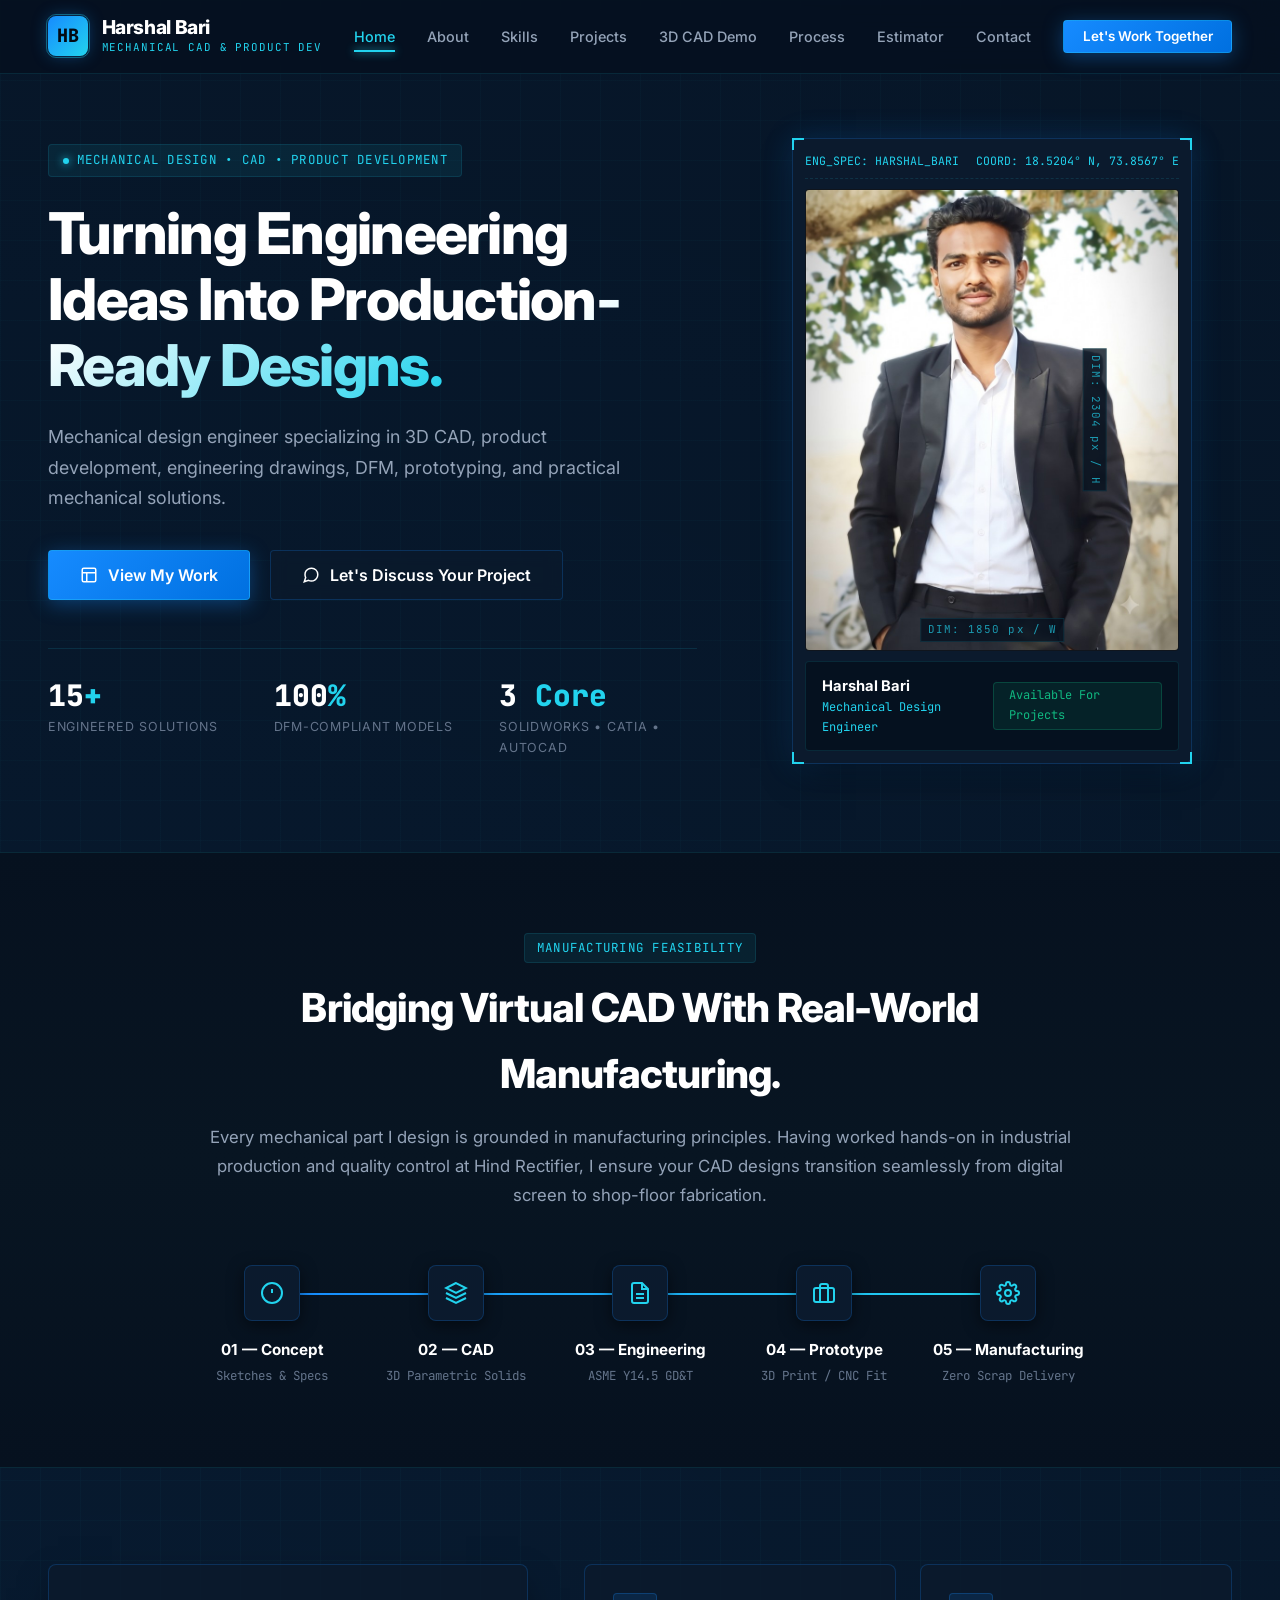
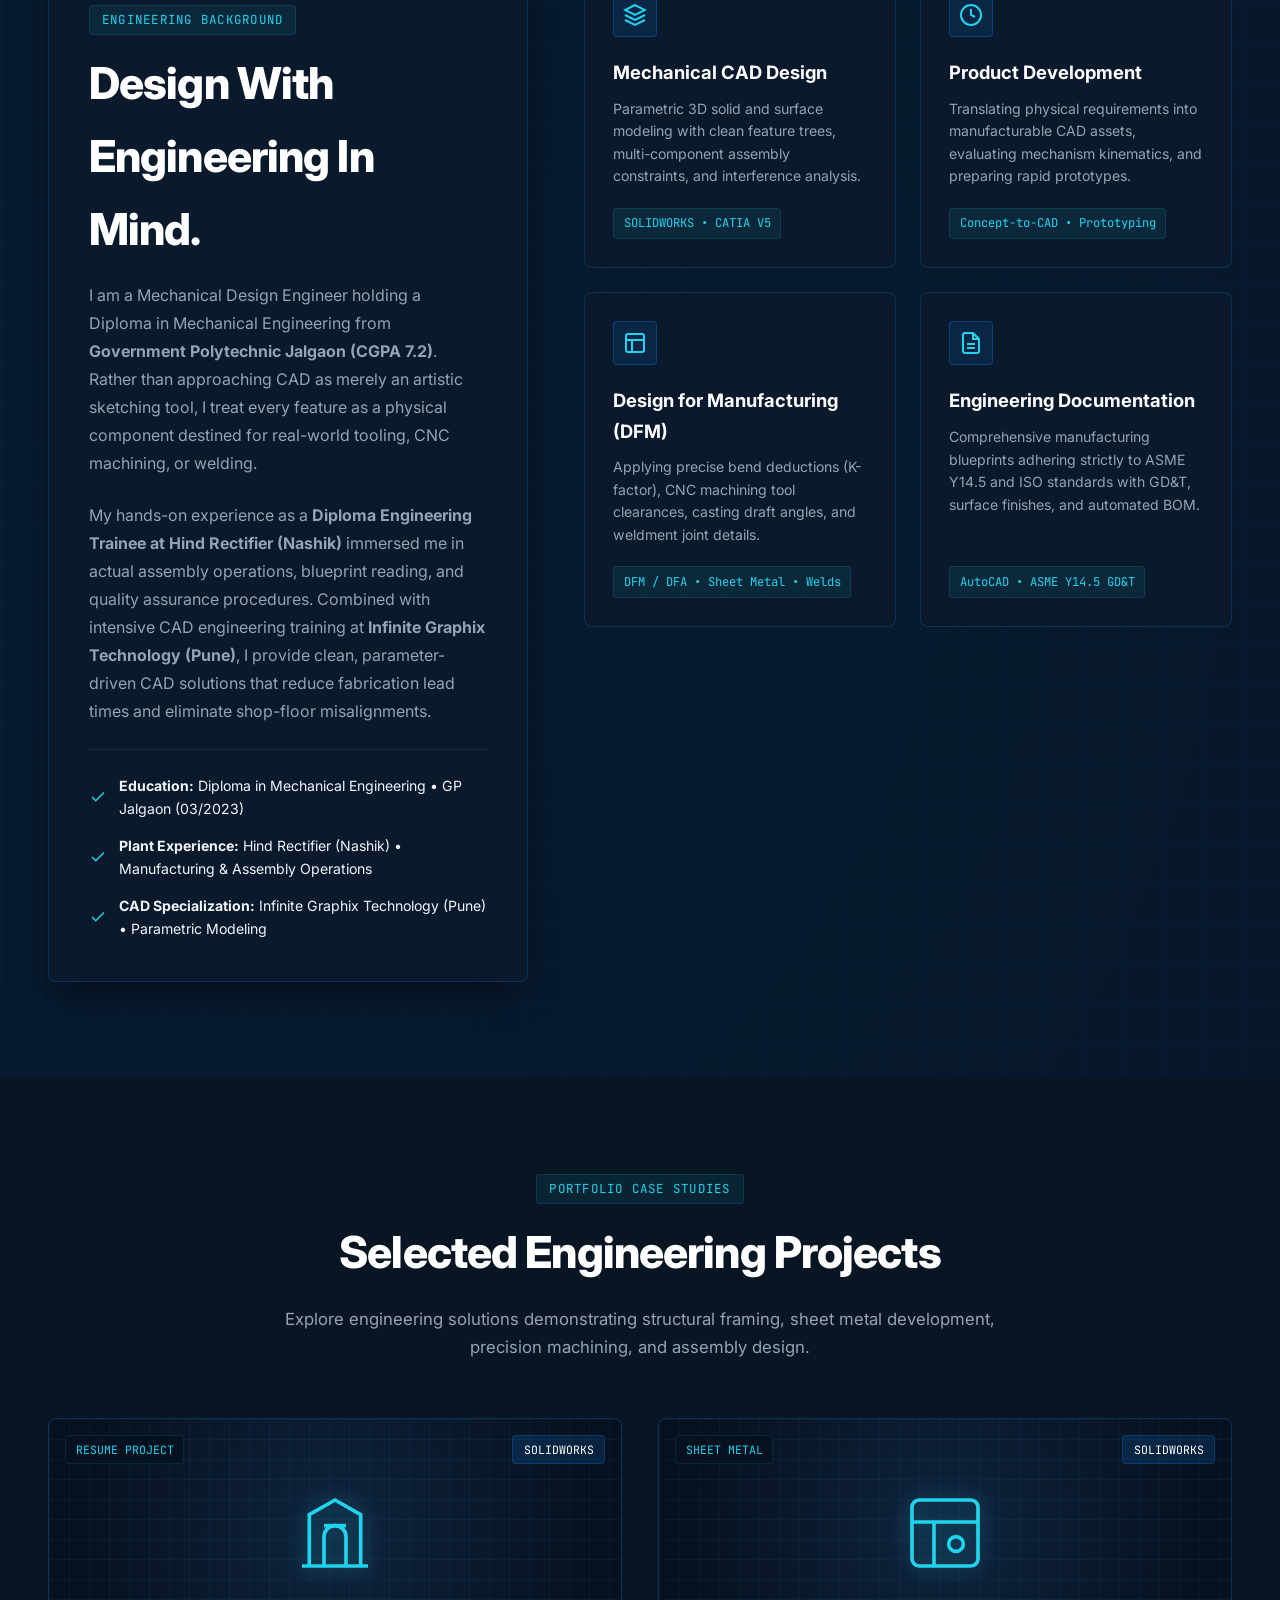
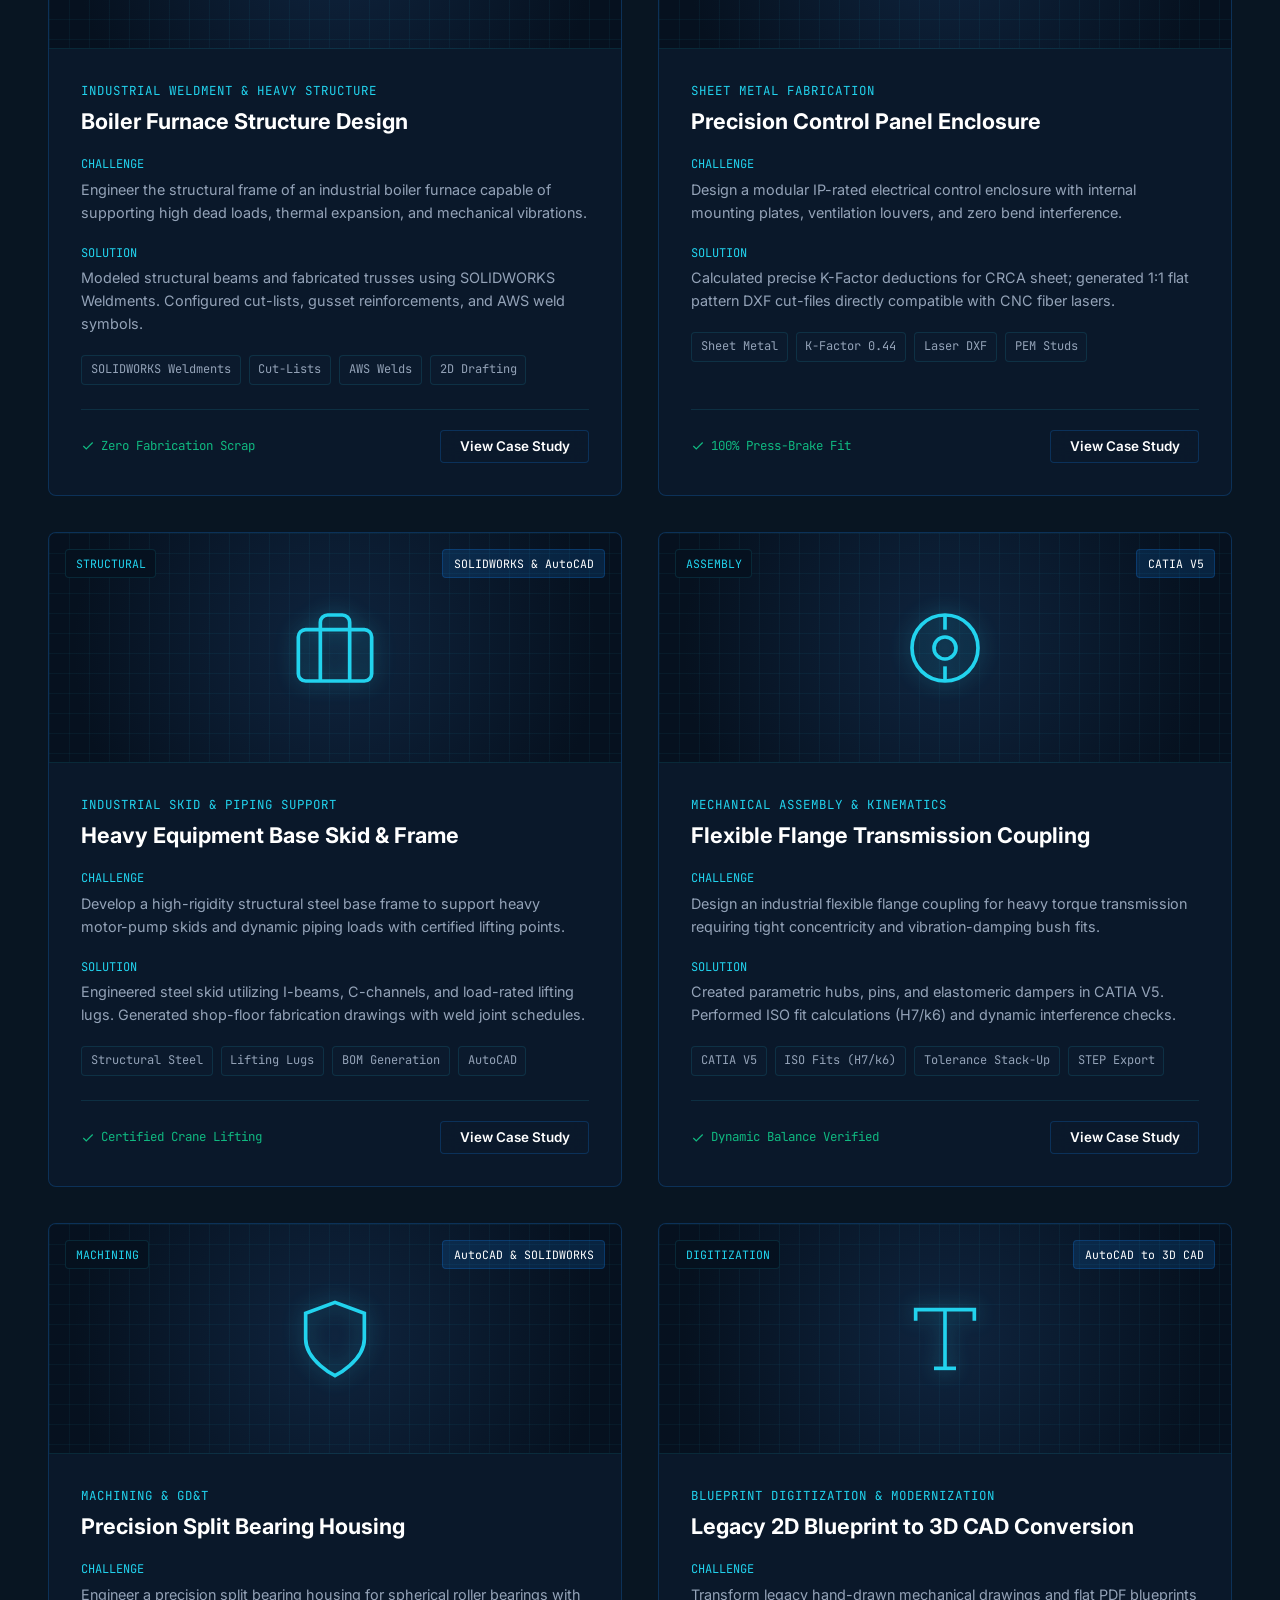
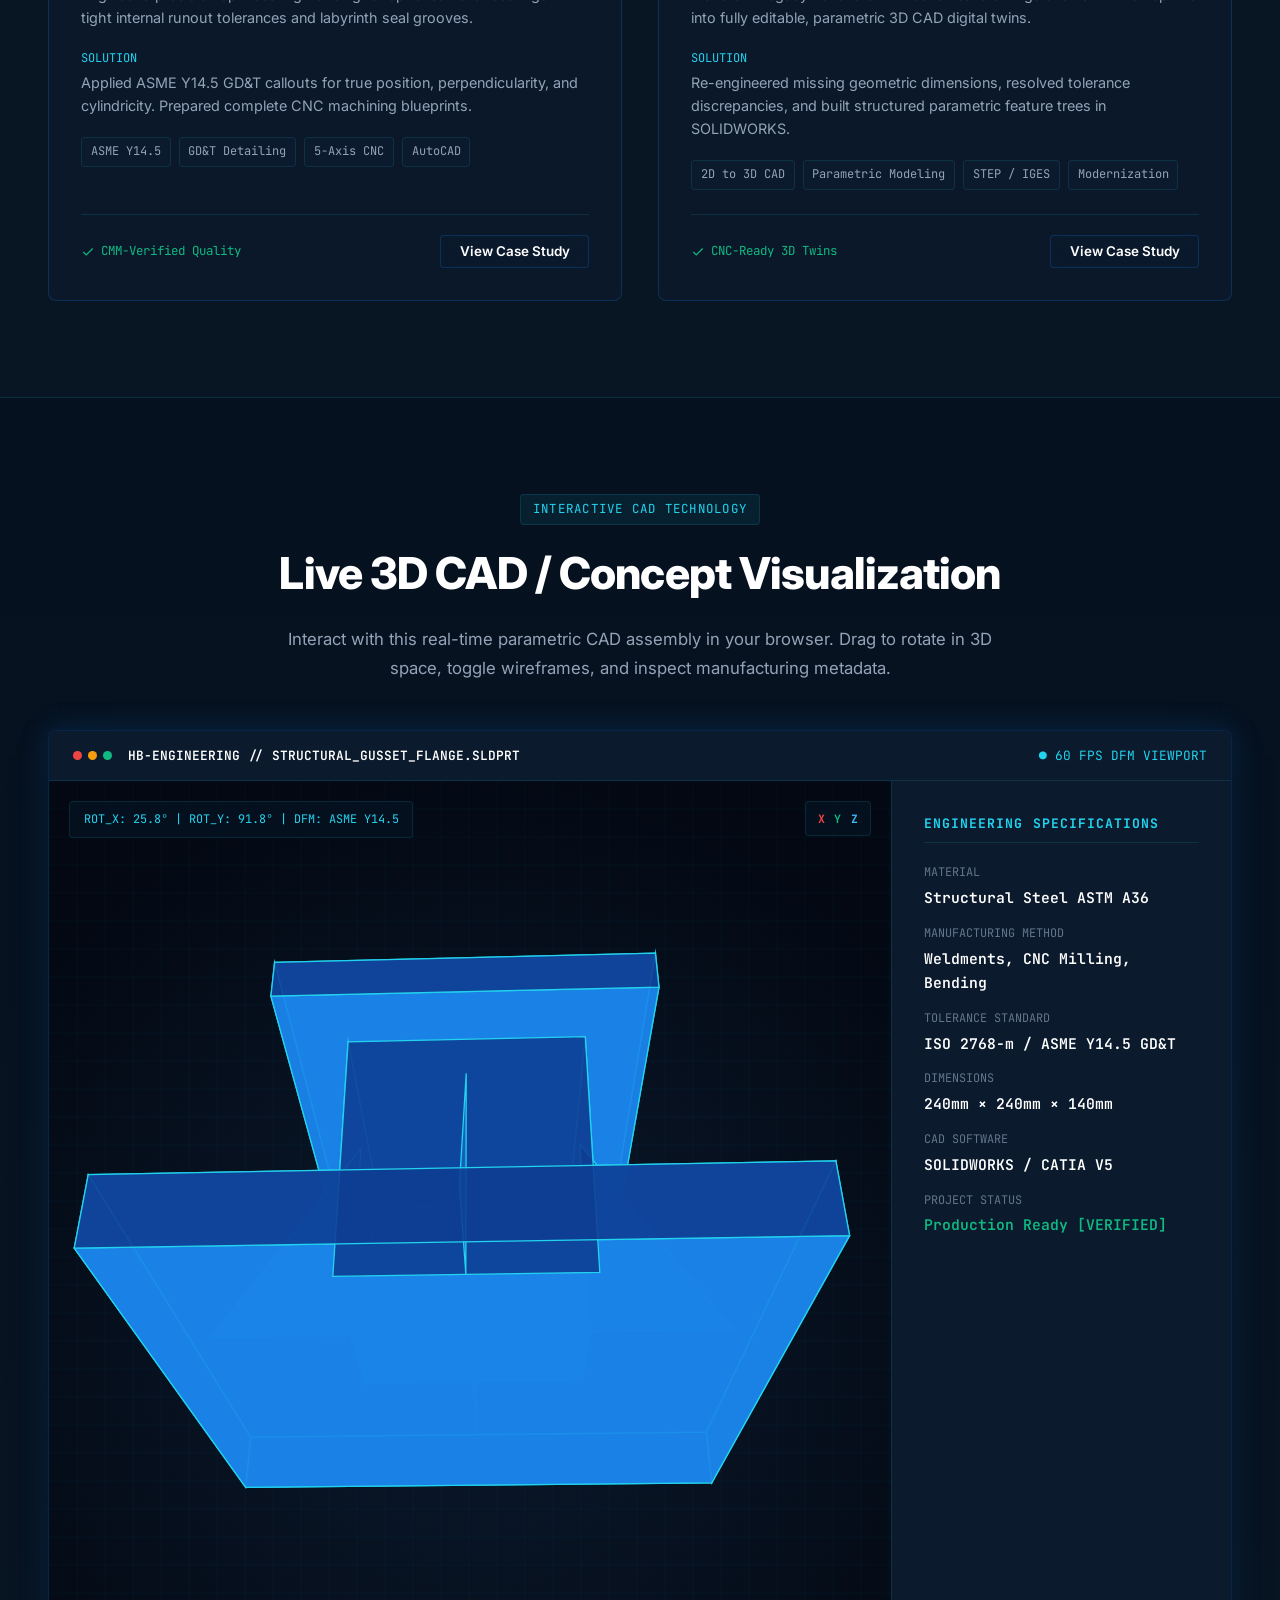
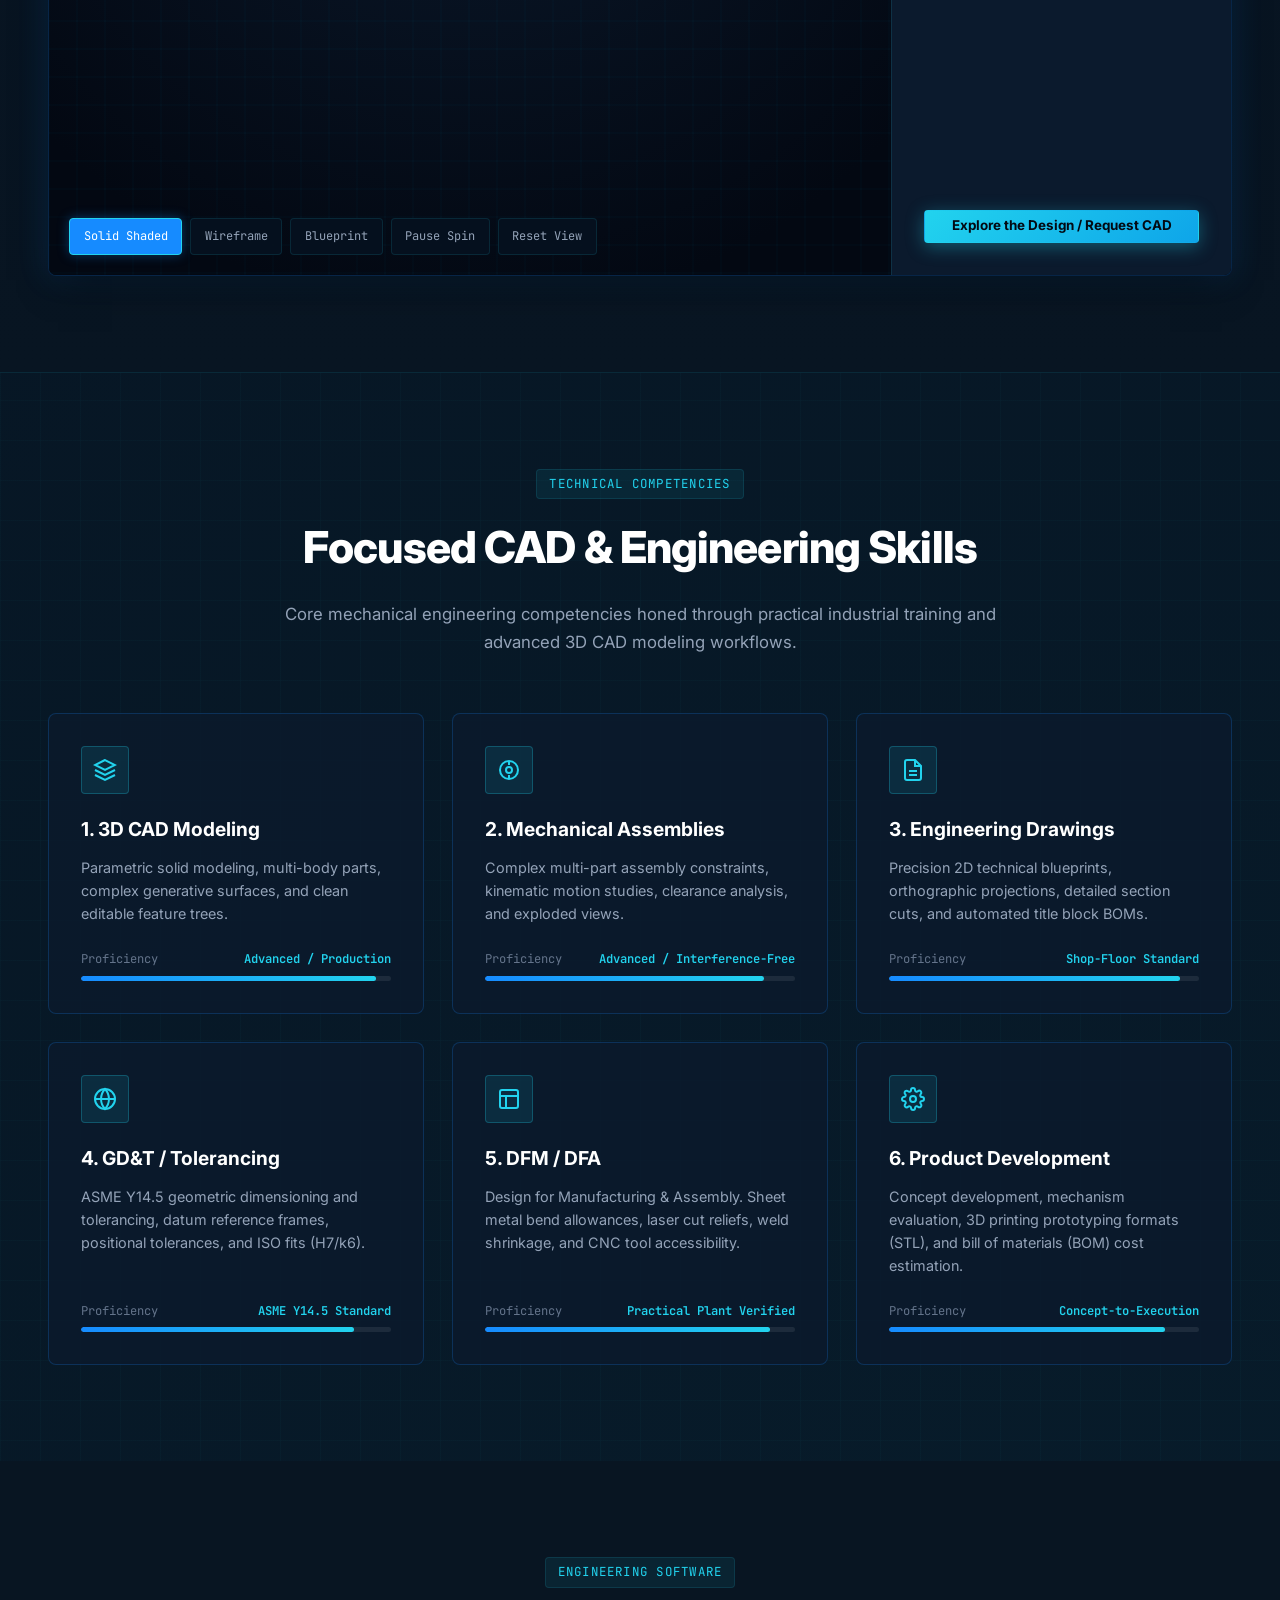
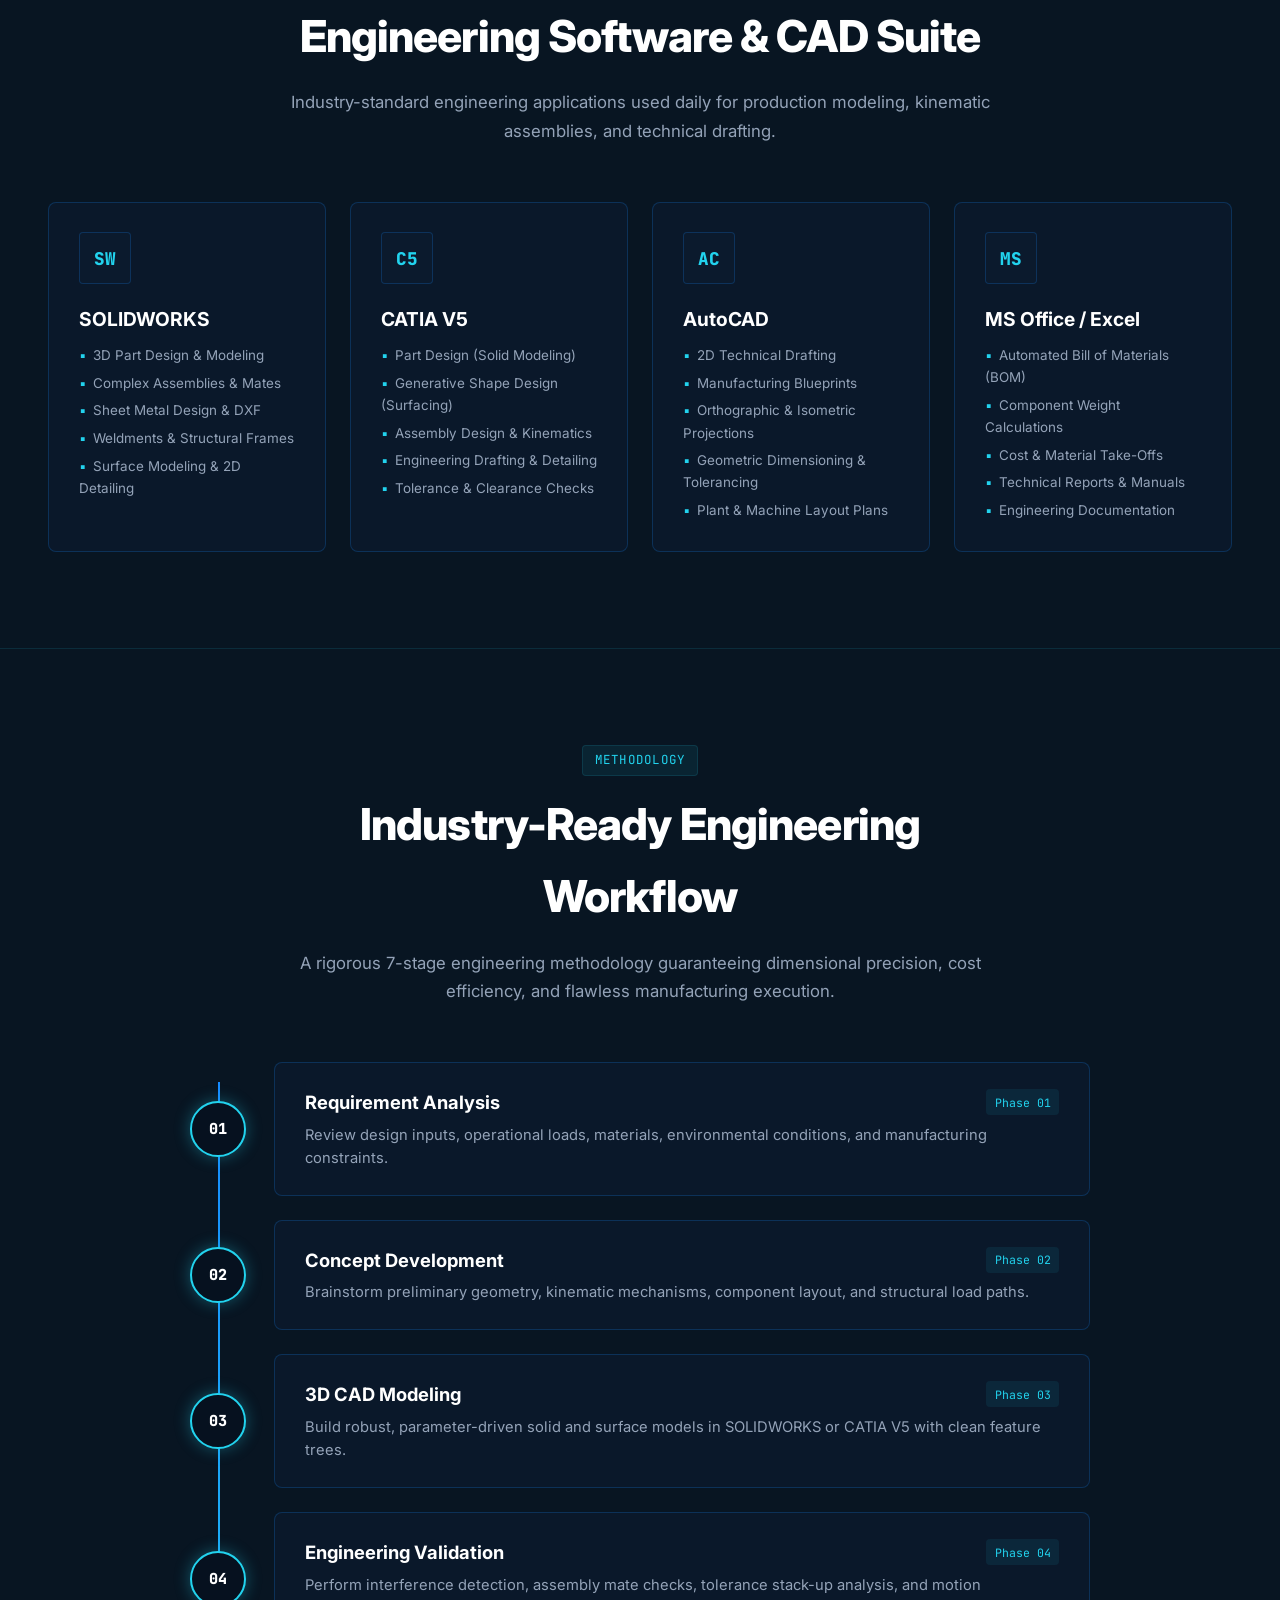
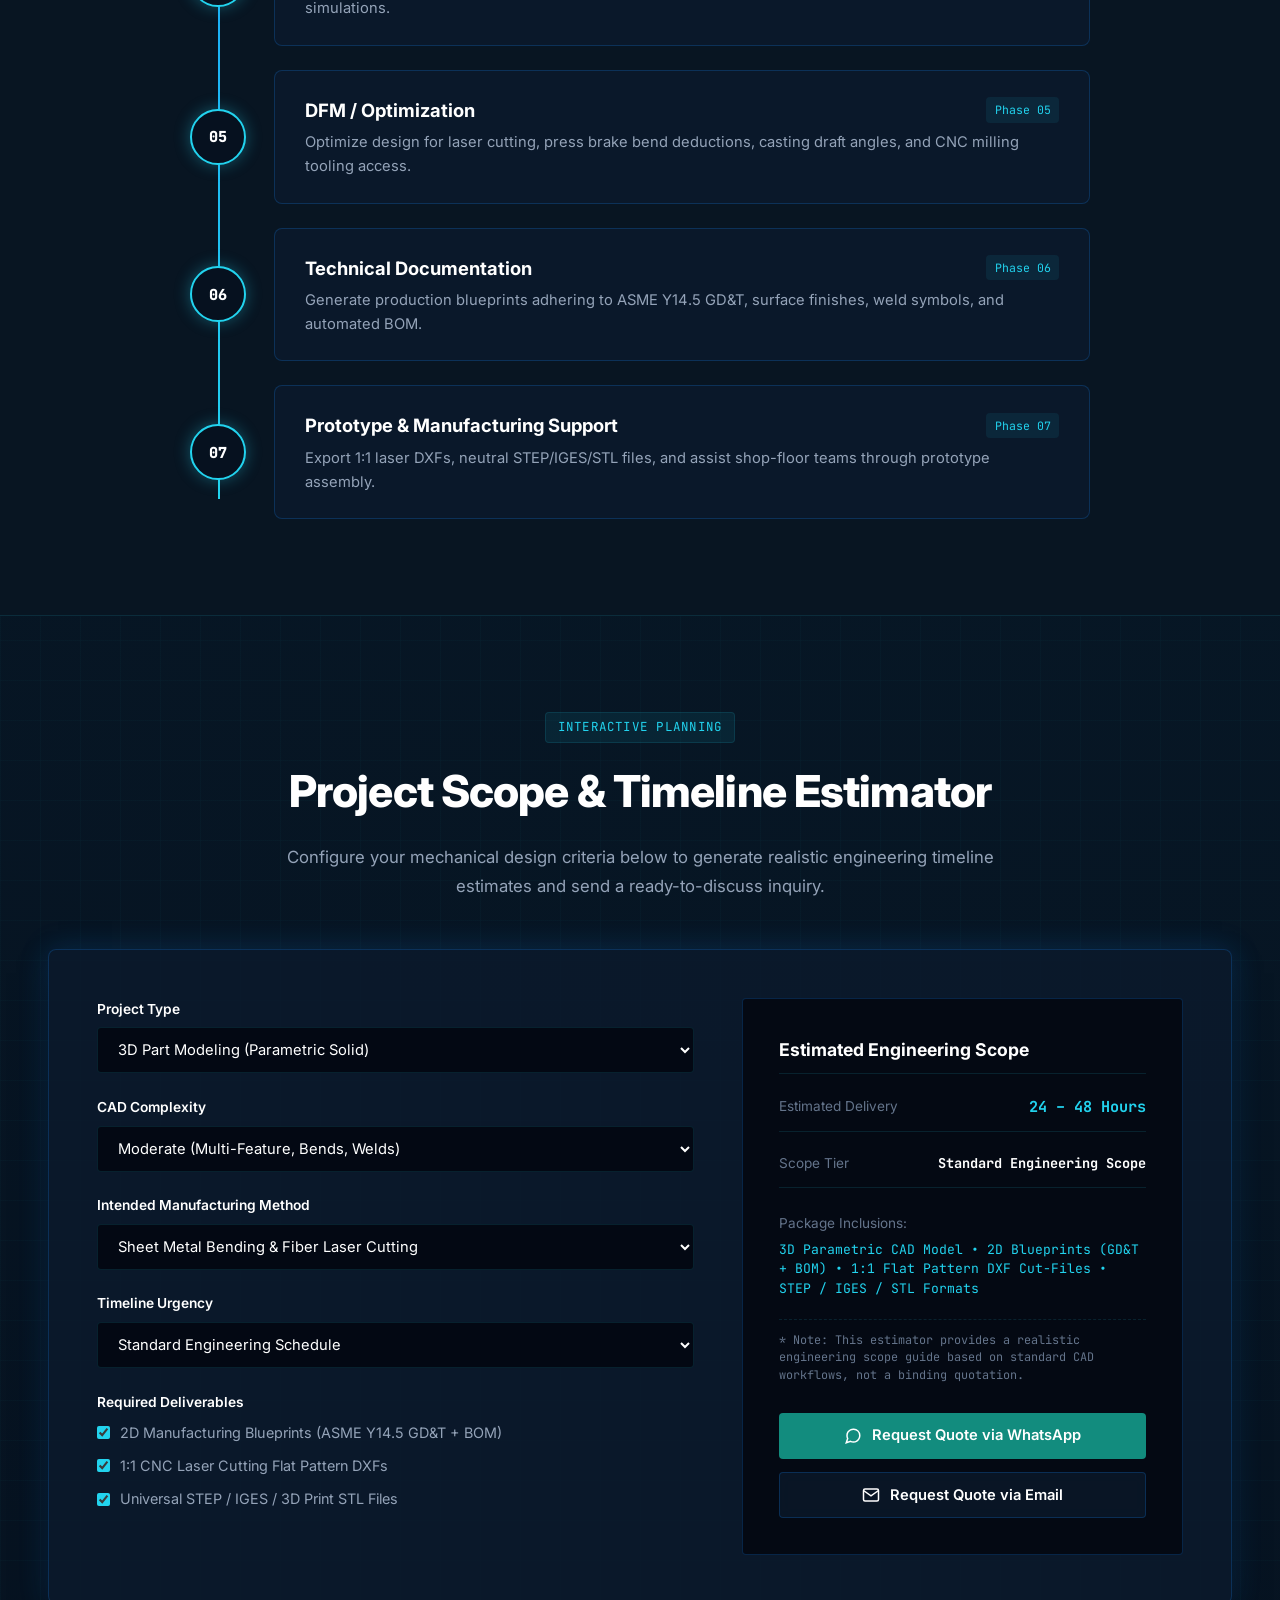
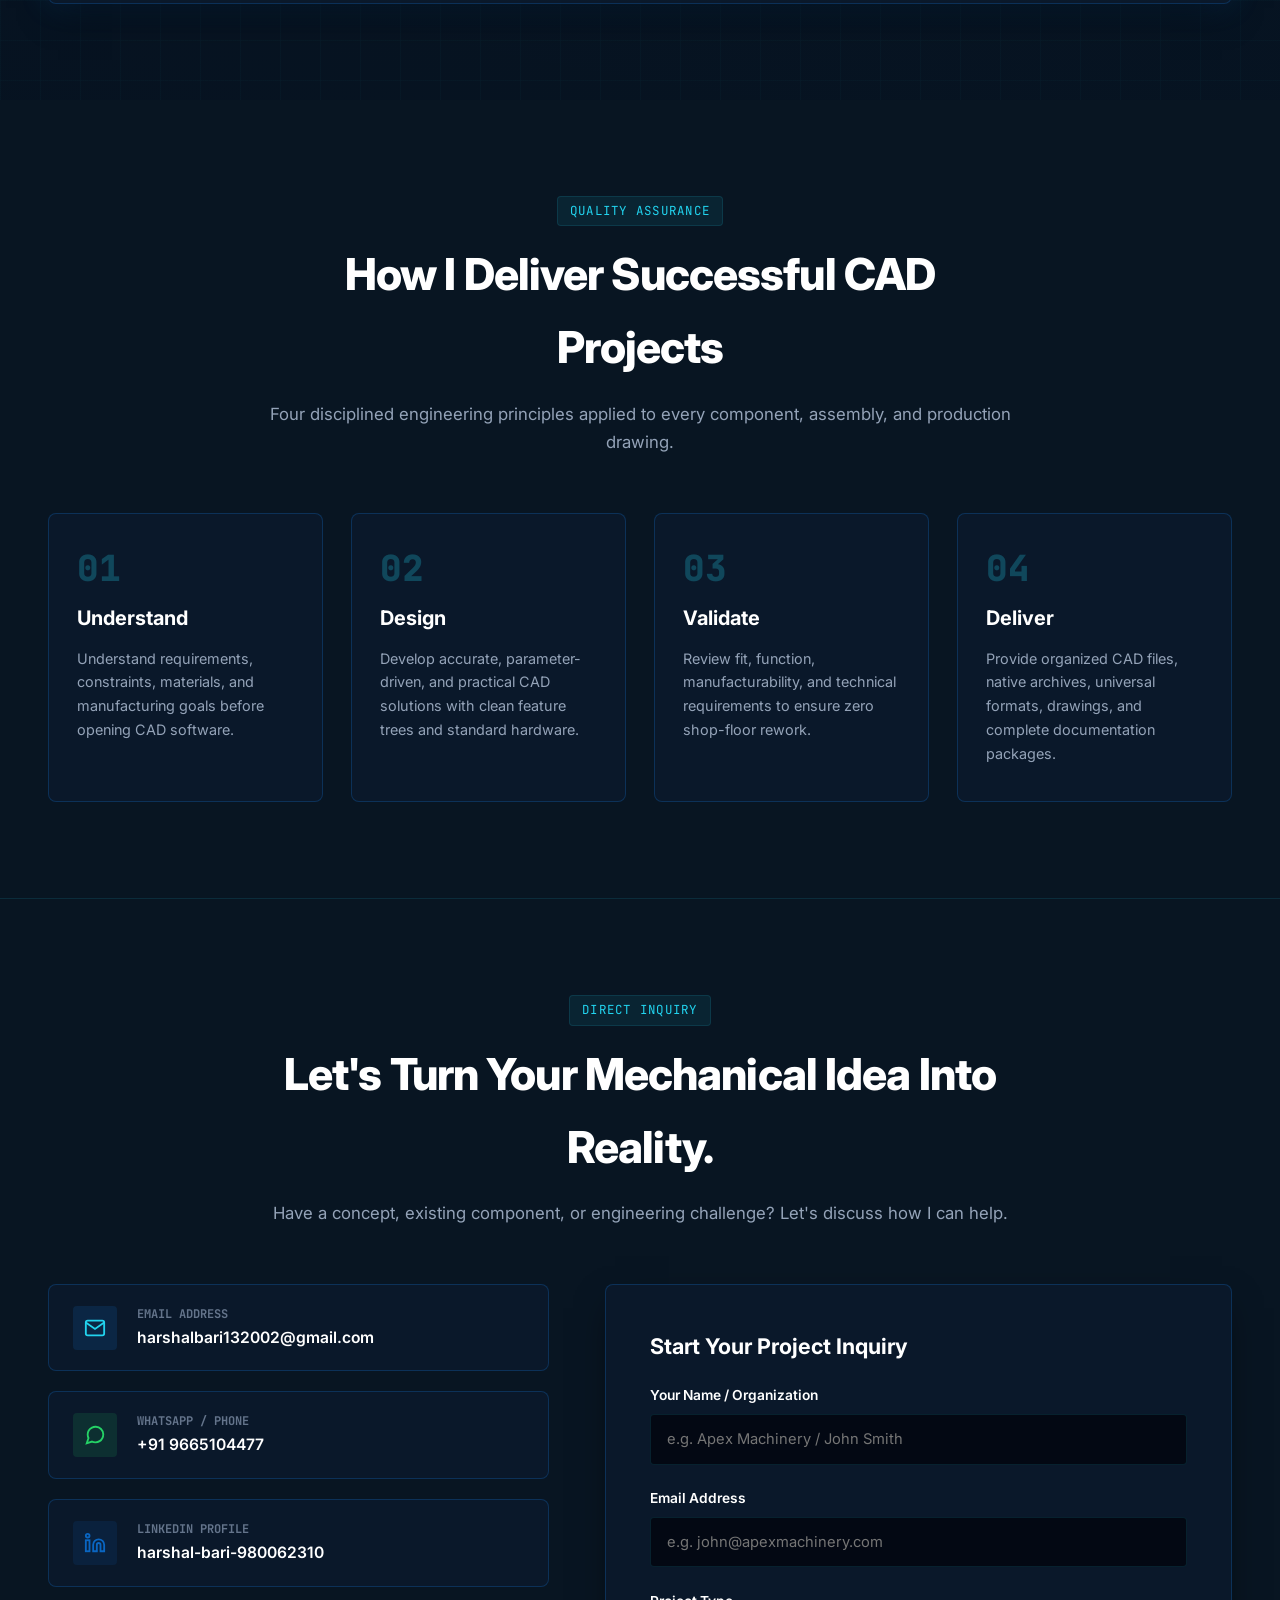
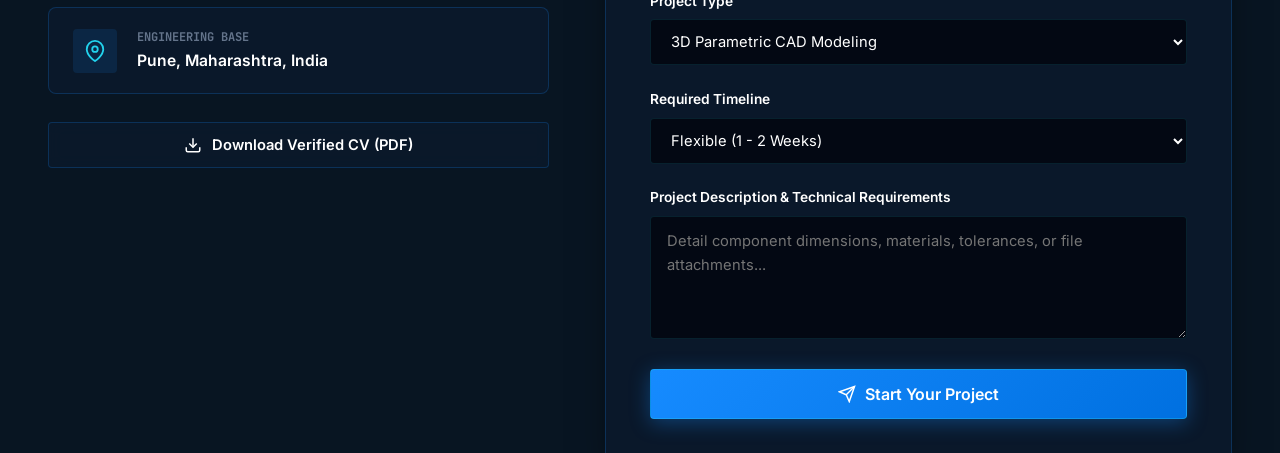
==== commit 978dd9fd: "feat: add XML sitemap, robots.txt, and schema.org structured data for SEO search indexing" ====
--- a/index.html
+++ b/index.html
@@ -8,11 +8,55 @@
   <meta name="keywords" content="Mechanical Design Engineer, CAD Designer, Product Development Engineer, SOLIDWORKS Designer, CATIA V5, AutoCAD, DFM, GD&T, Sheet Metal, Weldments, Harshal Bari, Pune Mechanical Engineer">
   <meta name="author" content="Harshal Bari">
 
+  <!-- SEO & Search Indexing -->
+  <link rel="canonical" href="https://harshabari.github.io/">
+  <meta name="robots" content="index, follow, max-snippet:-1, max-image-preview:large, max-video-preview:-1">
+
   <!-- Open Graph -->
   <meta property="og:type" content="website">
+  <meta property="og:url" content="https://harshabari.github.io/">
   <meta property="og:title" content="Harshal Bari | Mechanical Design Engineer &amp; CAD Specialist">
   <meta property="og:description" content="Turning engineering ideas into production-ready designs. 3D CAD, product development, DFM, prototyping, and technical documentation.">
-  <meta property="og:image" content="photo_web.jpg">
+  <meta property="og:image" content="https://harshabari.github.io/photo_web.jpg">
+
+  <!-- Google Structured Data (JSON-LD) for Indexing -->
+  <script type="application/ld+json">
+  {
+    "@context": "https://schema.org",
+    "@type": "Person",
+    "name": "Harshal Bari",
+    "jobTitle": "Mechanical Design Engineer & CAD Specialist",
+    "url": "https://harshabari.github.io/",
+    "image": "https://harshabari.github.io/photo_web.jpg",
+    "email": "harshalbari132002@gmail.com",
+    "telephone": "+919665104477",
+    "address": {
+      "@type": "PostalAddress",
+      "addressLocality": "Pune",
+      "addressRegion": "Maharashtra",
+      "addressCountry": "India"
+    },
+    "alumniOf": {
+      "@type": "EducationalOrganization",
+      "name": "Government Polytechnic Jalgaon"
+    },
+    "knowsAbout": [
+      "Mechanical Design",
+      "3D CAD Modeling",
+      "SOLIDWORKS",
+      "CATIA V5",
+      "AutoCAD",
+      "Design for Manufacturing (DFM)",
+      "GD&T (ASME Y14.5)",
+      "Sheet Metal Design",
+      "Weldments"
+    ],
+    "sameAs": [
+      "https://linkedin.com/in/harshal-bari-980062310",
+      "https://github.com/harshabari"
+    ]
+  }
+  </script>
 
   <!-- Google Fonts: Inter & JetBrains Mono -->
   <link rel="preconnect" href="https://fonts.googleapis.com">
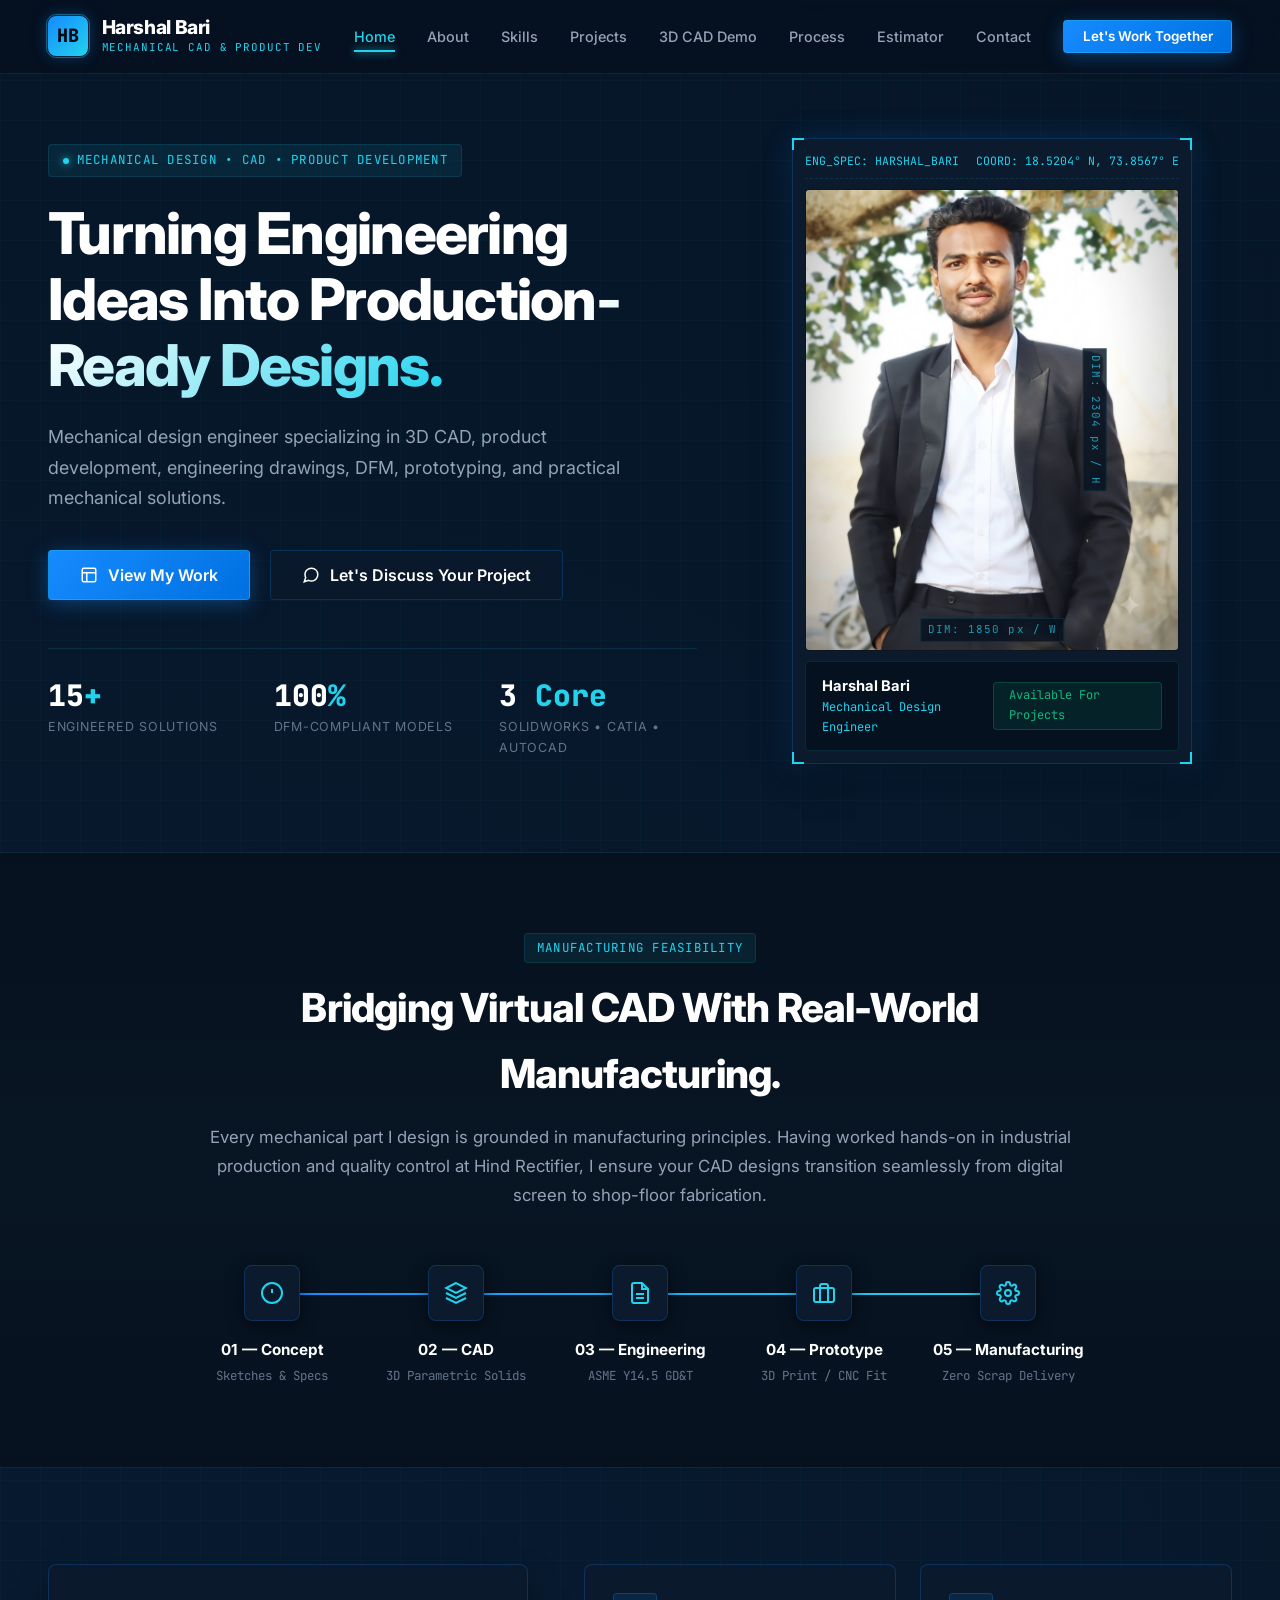
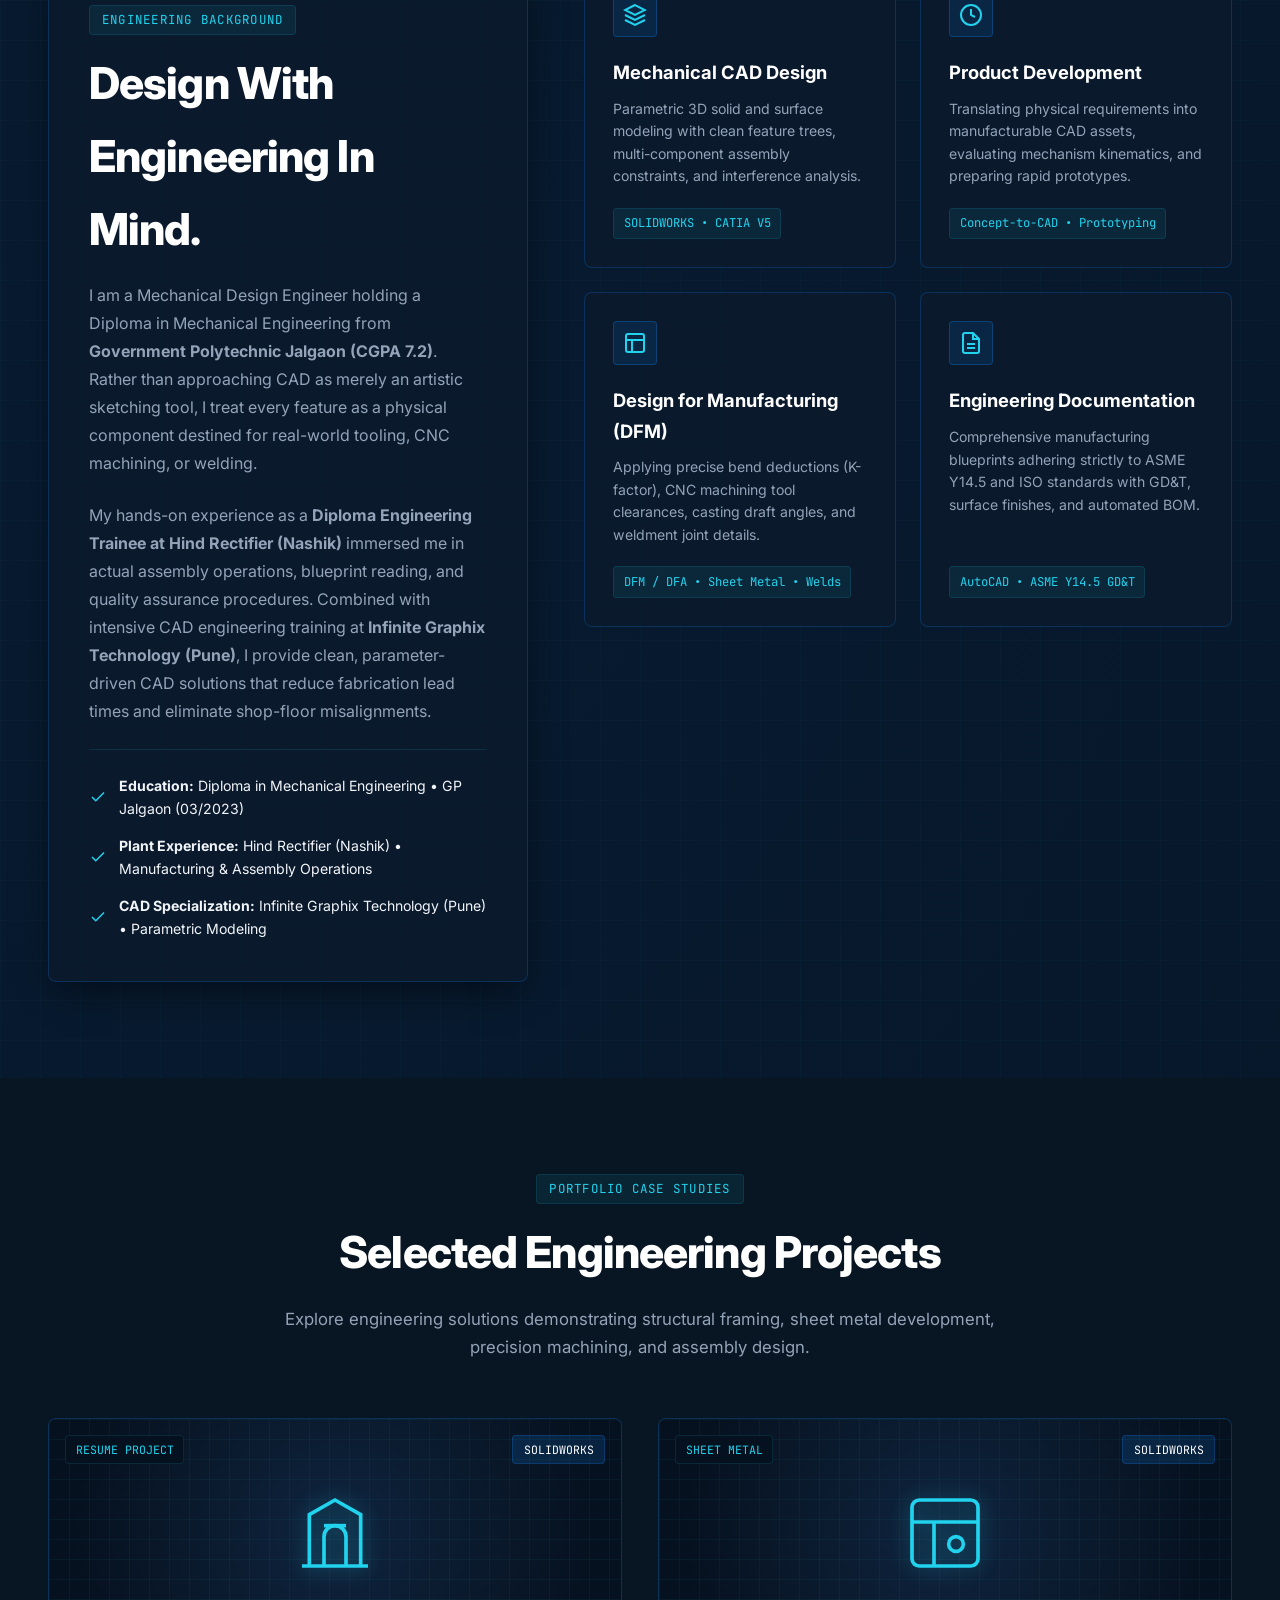
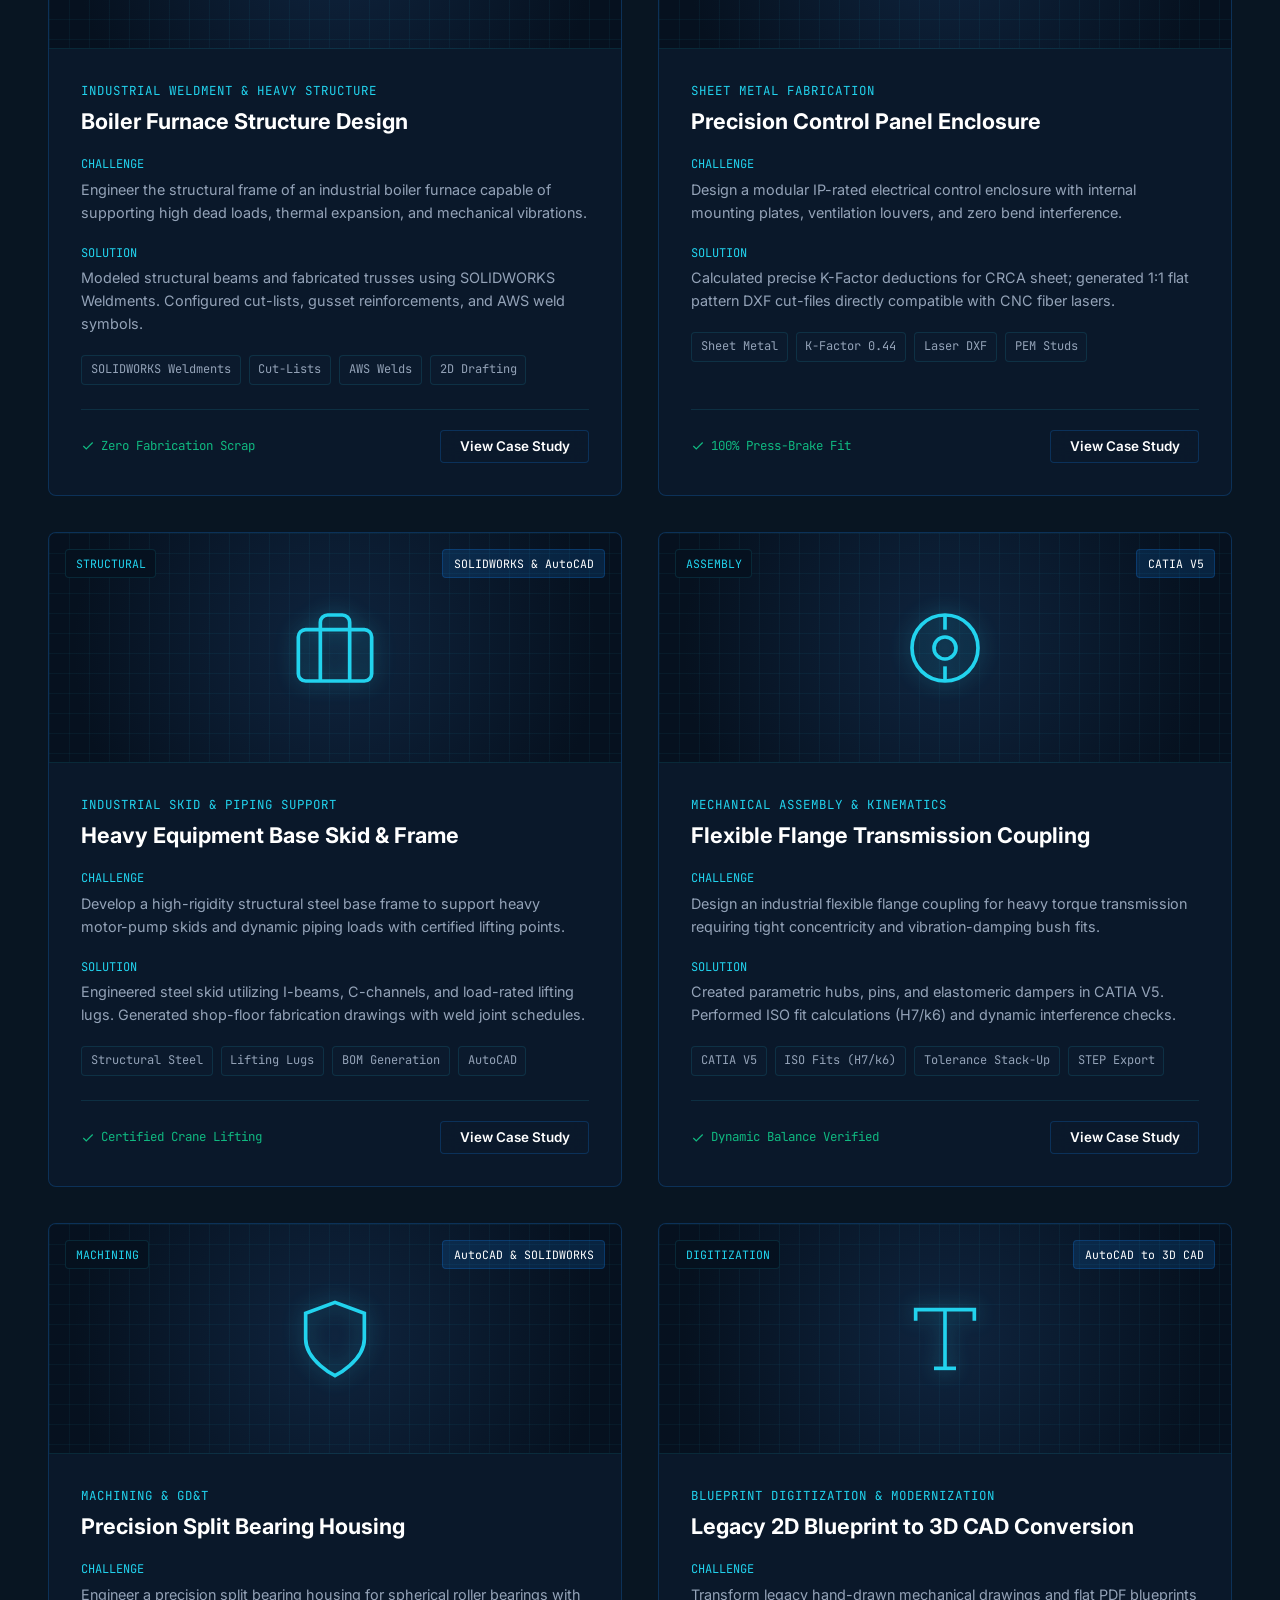
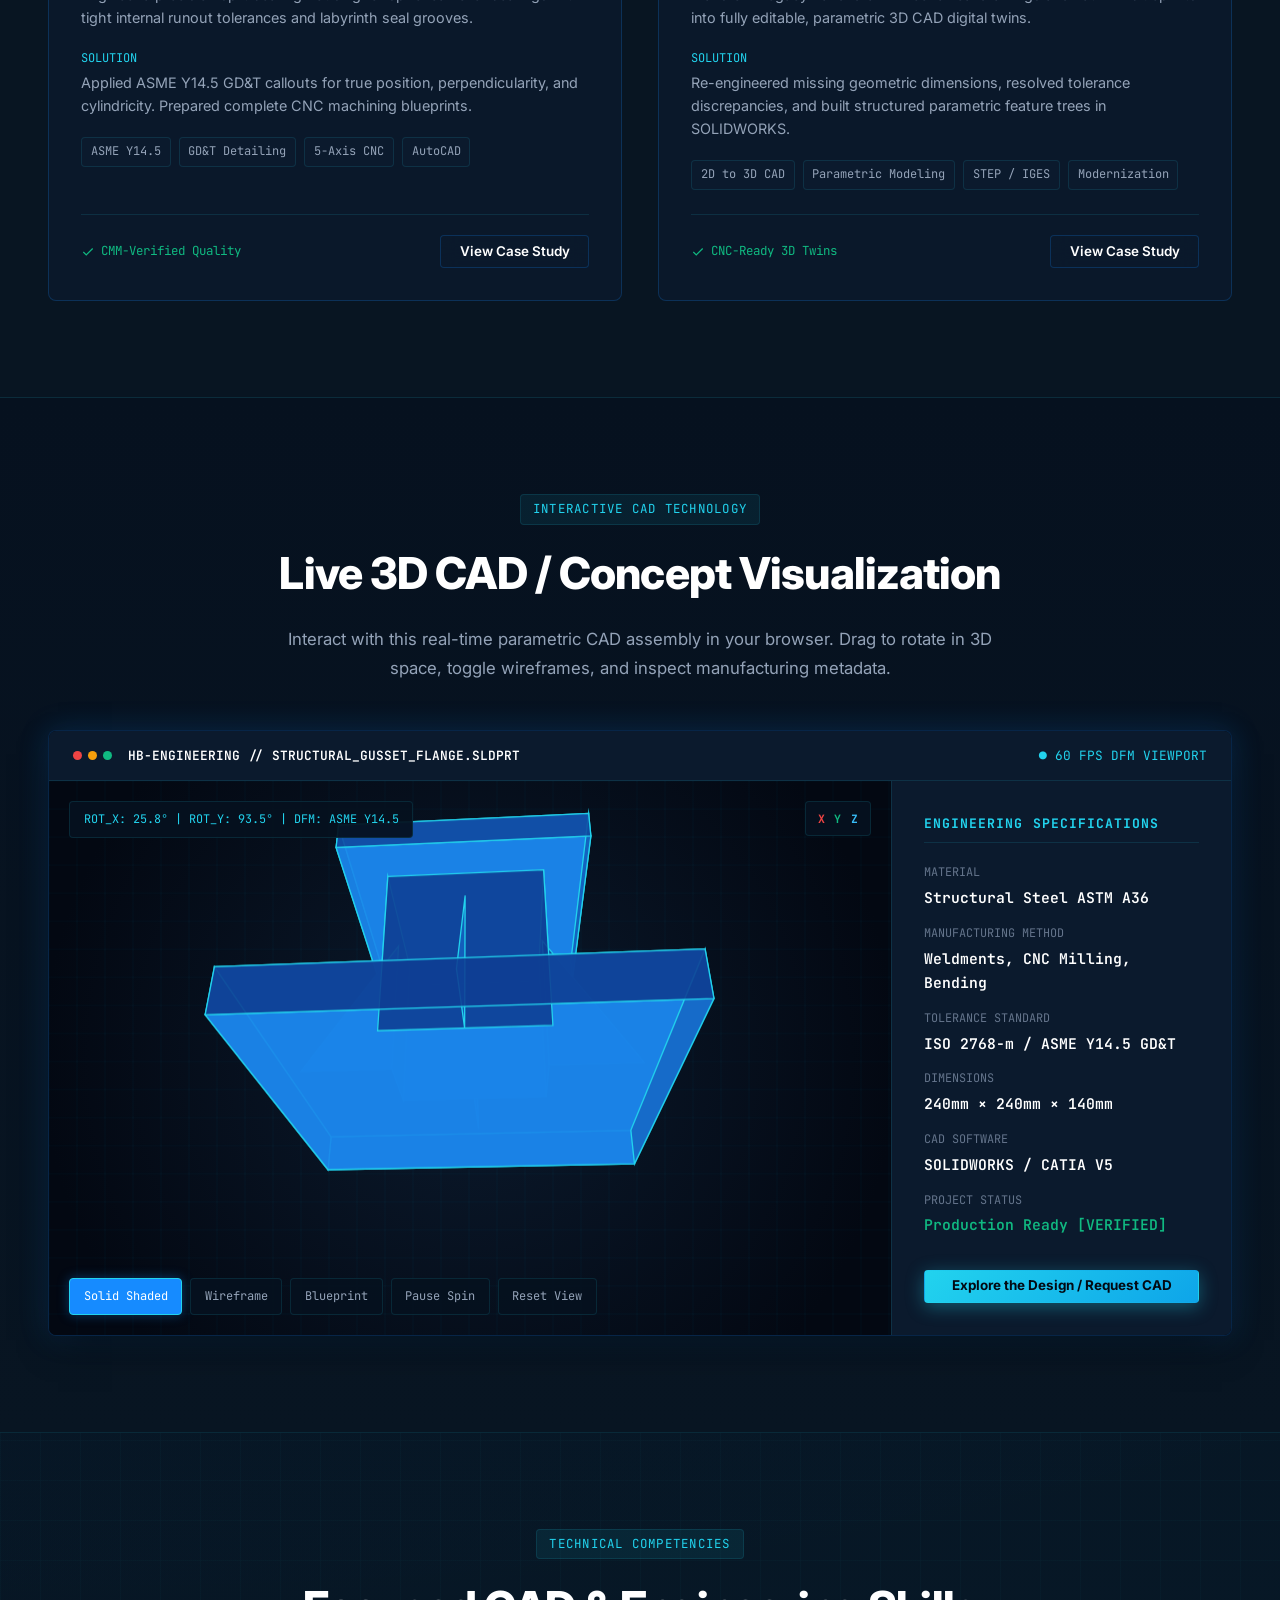
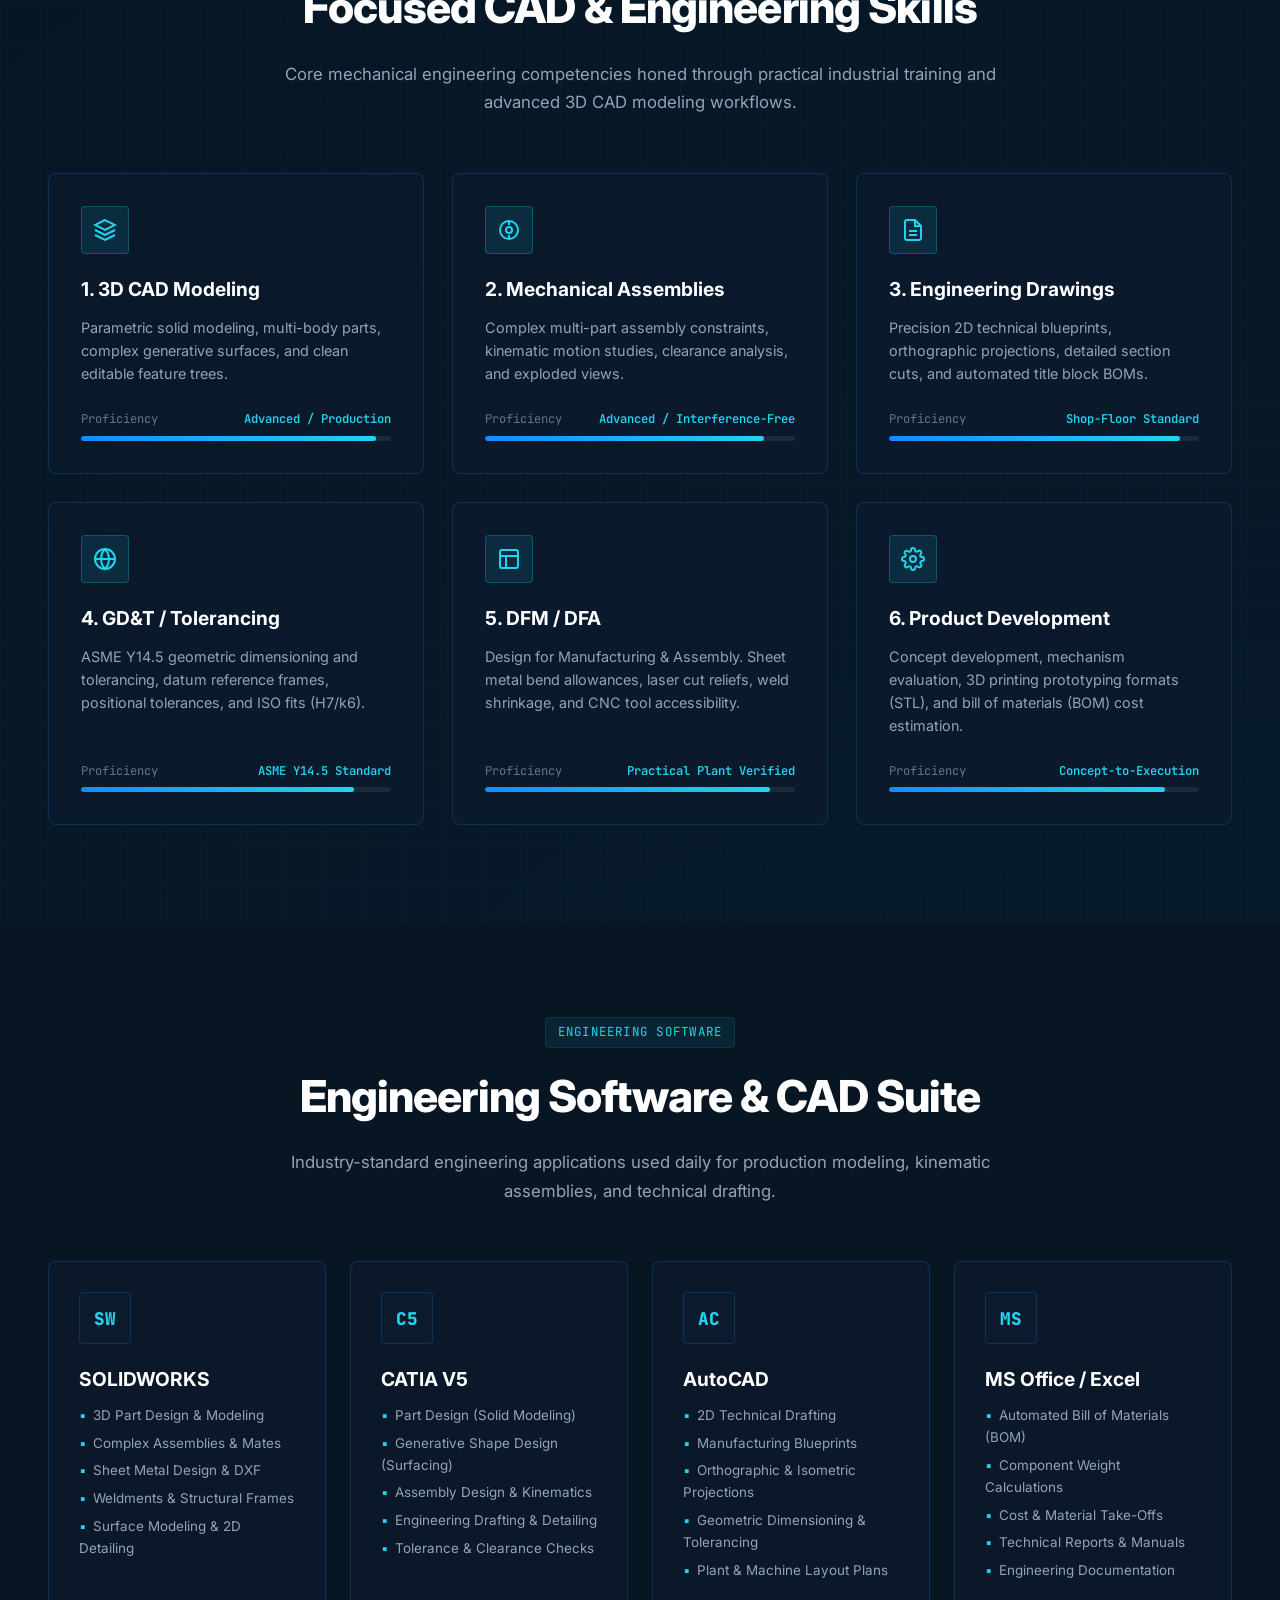
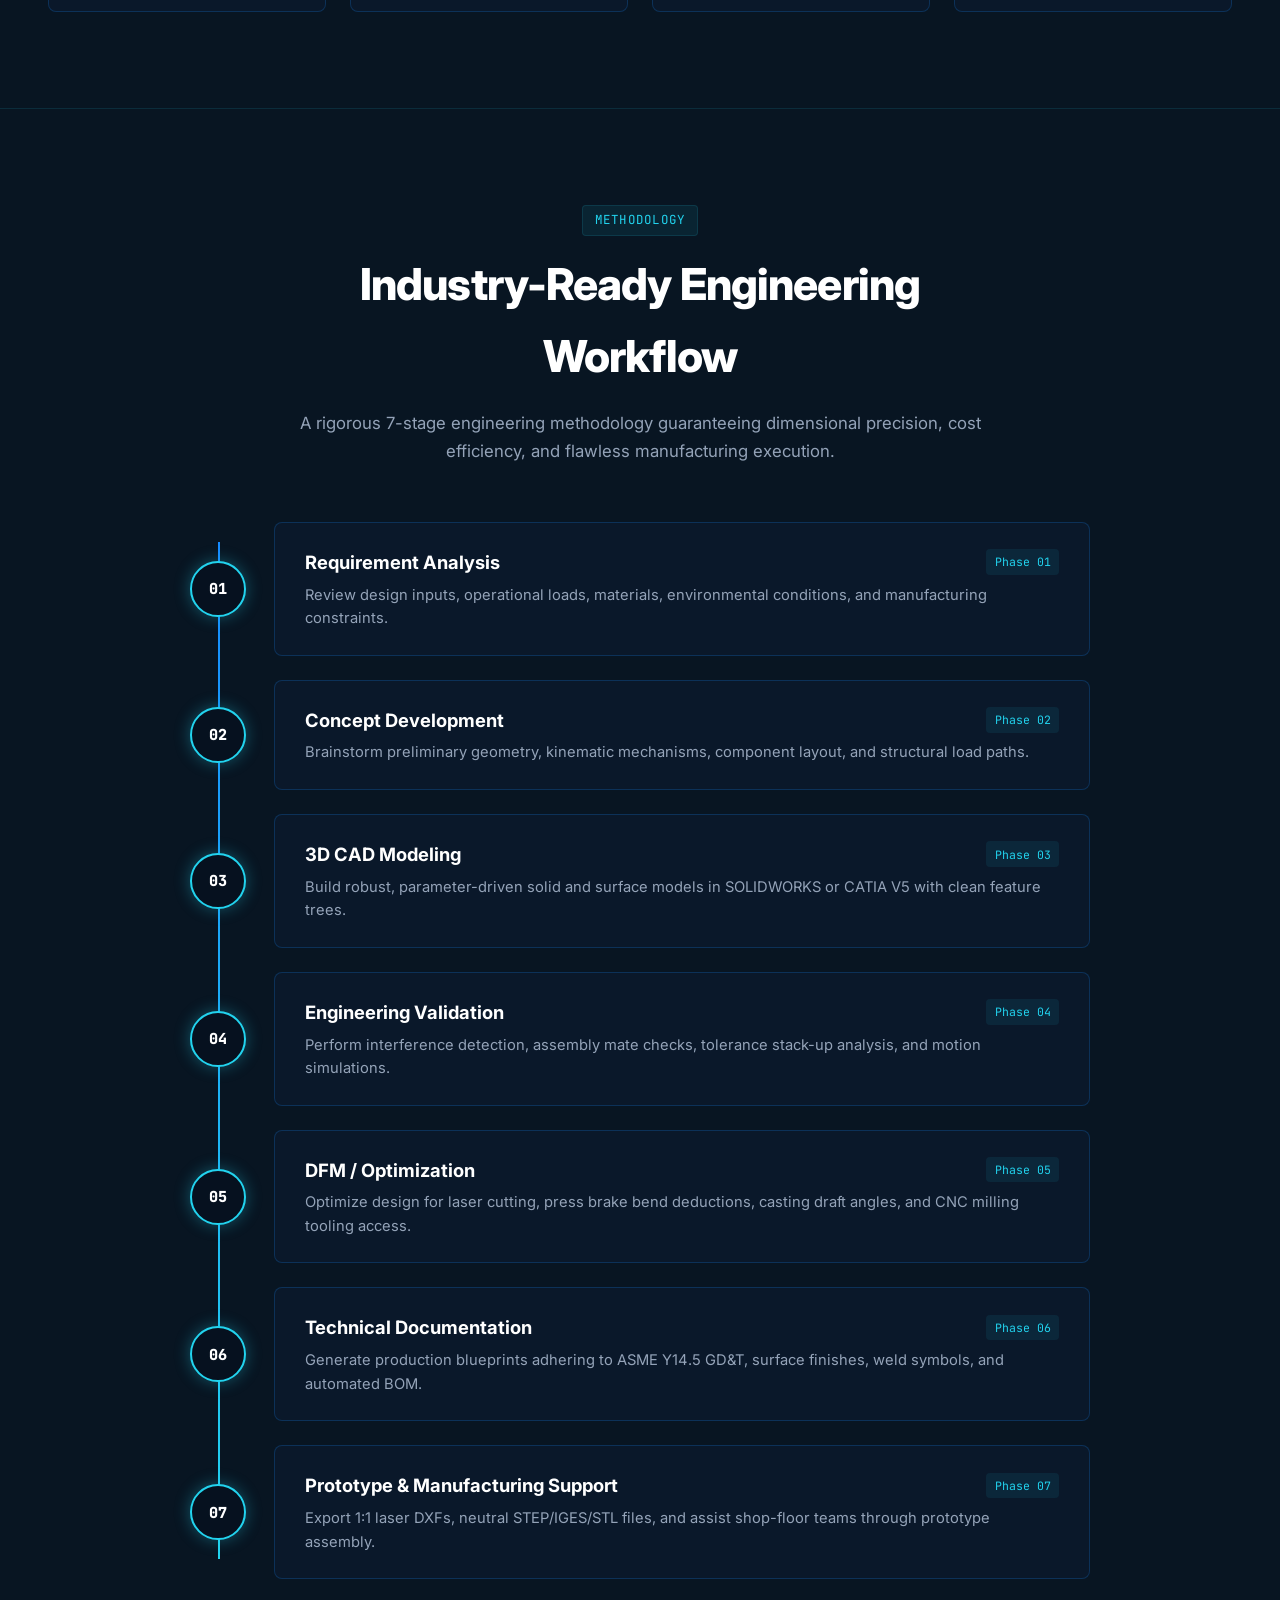
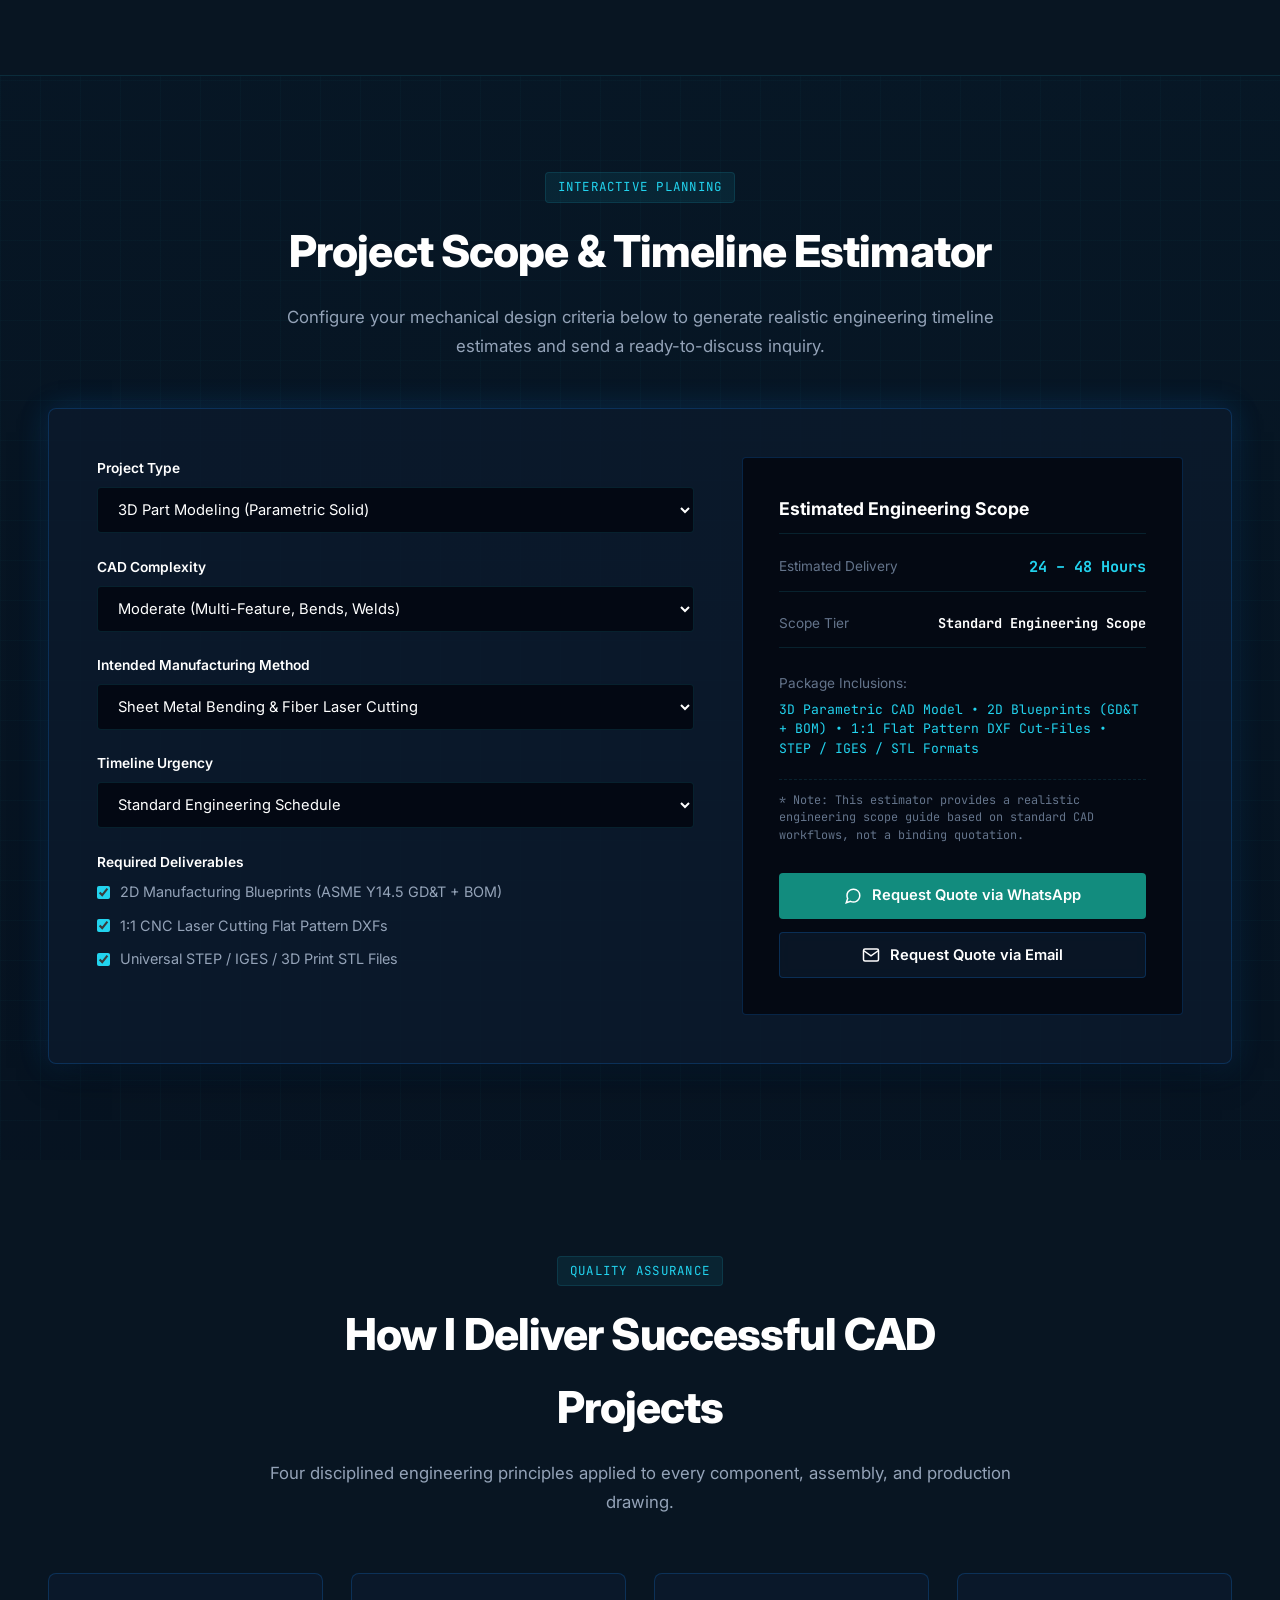
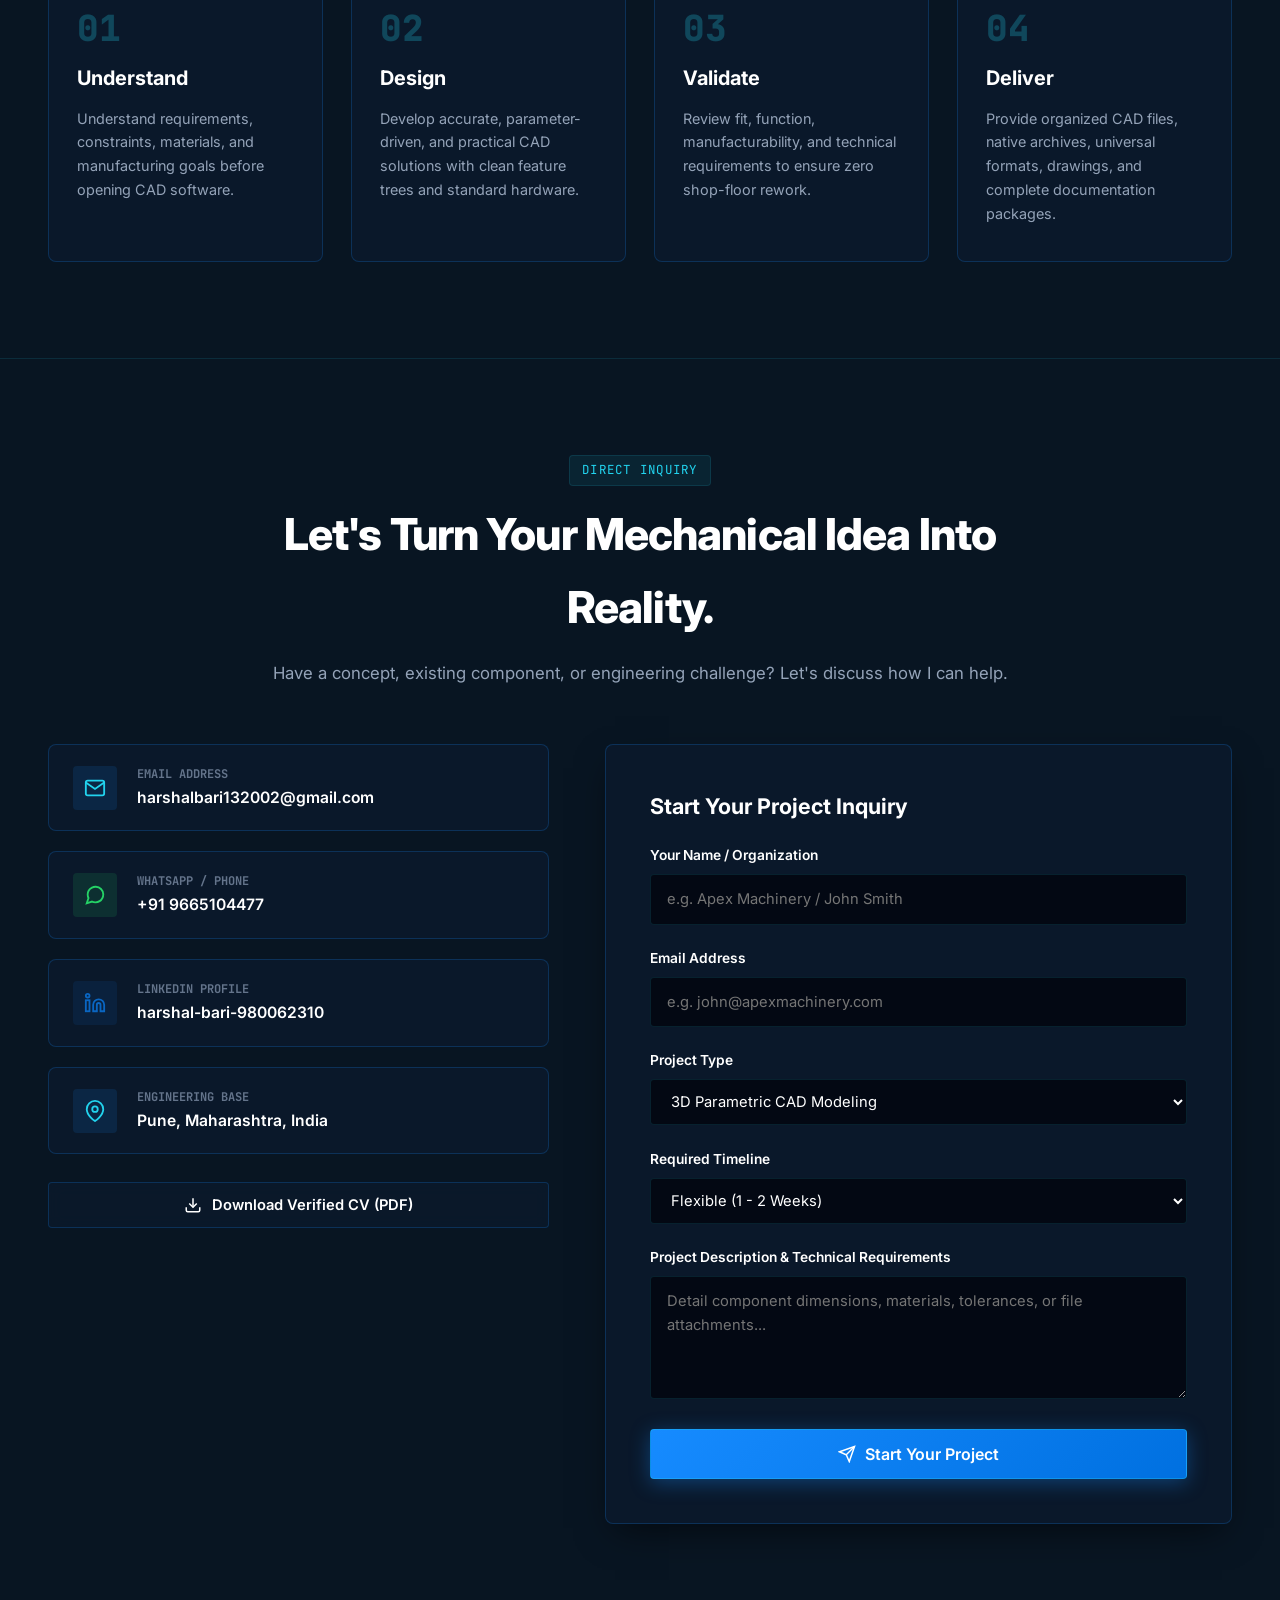
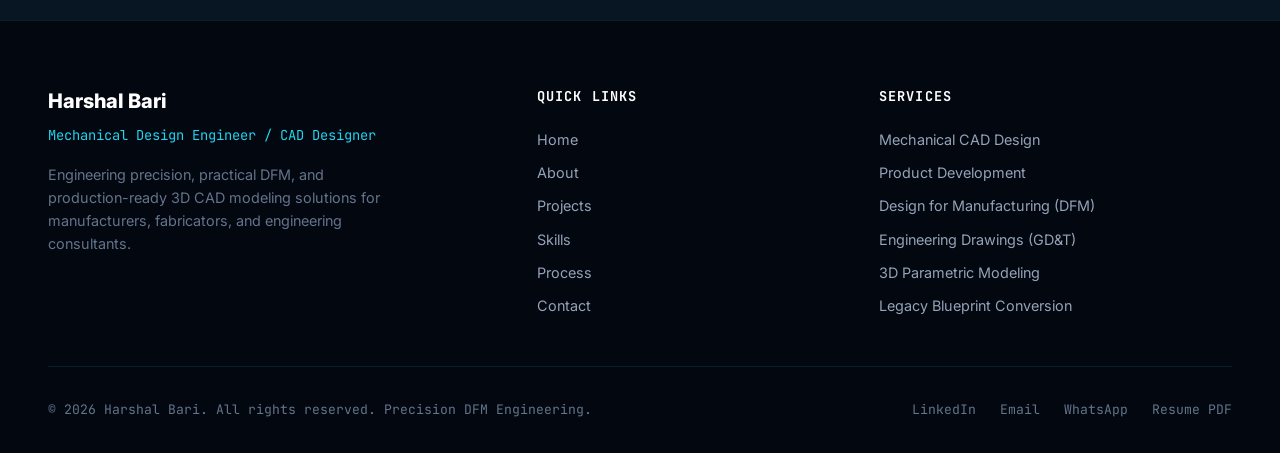
==== commit 4cb5e8c2: "Add Google Search Console verification meta tag and HTML file" ====
--- a/index.html
+++ b/index.html
@@ -9,6 +9,7 @@
   <meta name="author" content="Harshal Bari">
 
   <!-- SEO & Search Indexing -->
+  <meta name="google-site-verification" content="gAPrJIh-MZ-UiEwrHVPrl6n2MtSWlHp7vtN0IK2Iff4" />
   <link rel="canonical" href="https://harshabari.github.io/">
   <meta name="robots" content="index, follow, max-snippet:-1, max-image-preview:large, max-video-preview:-1">
 
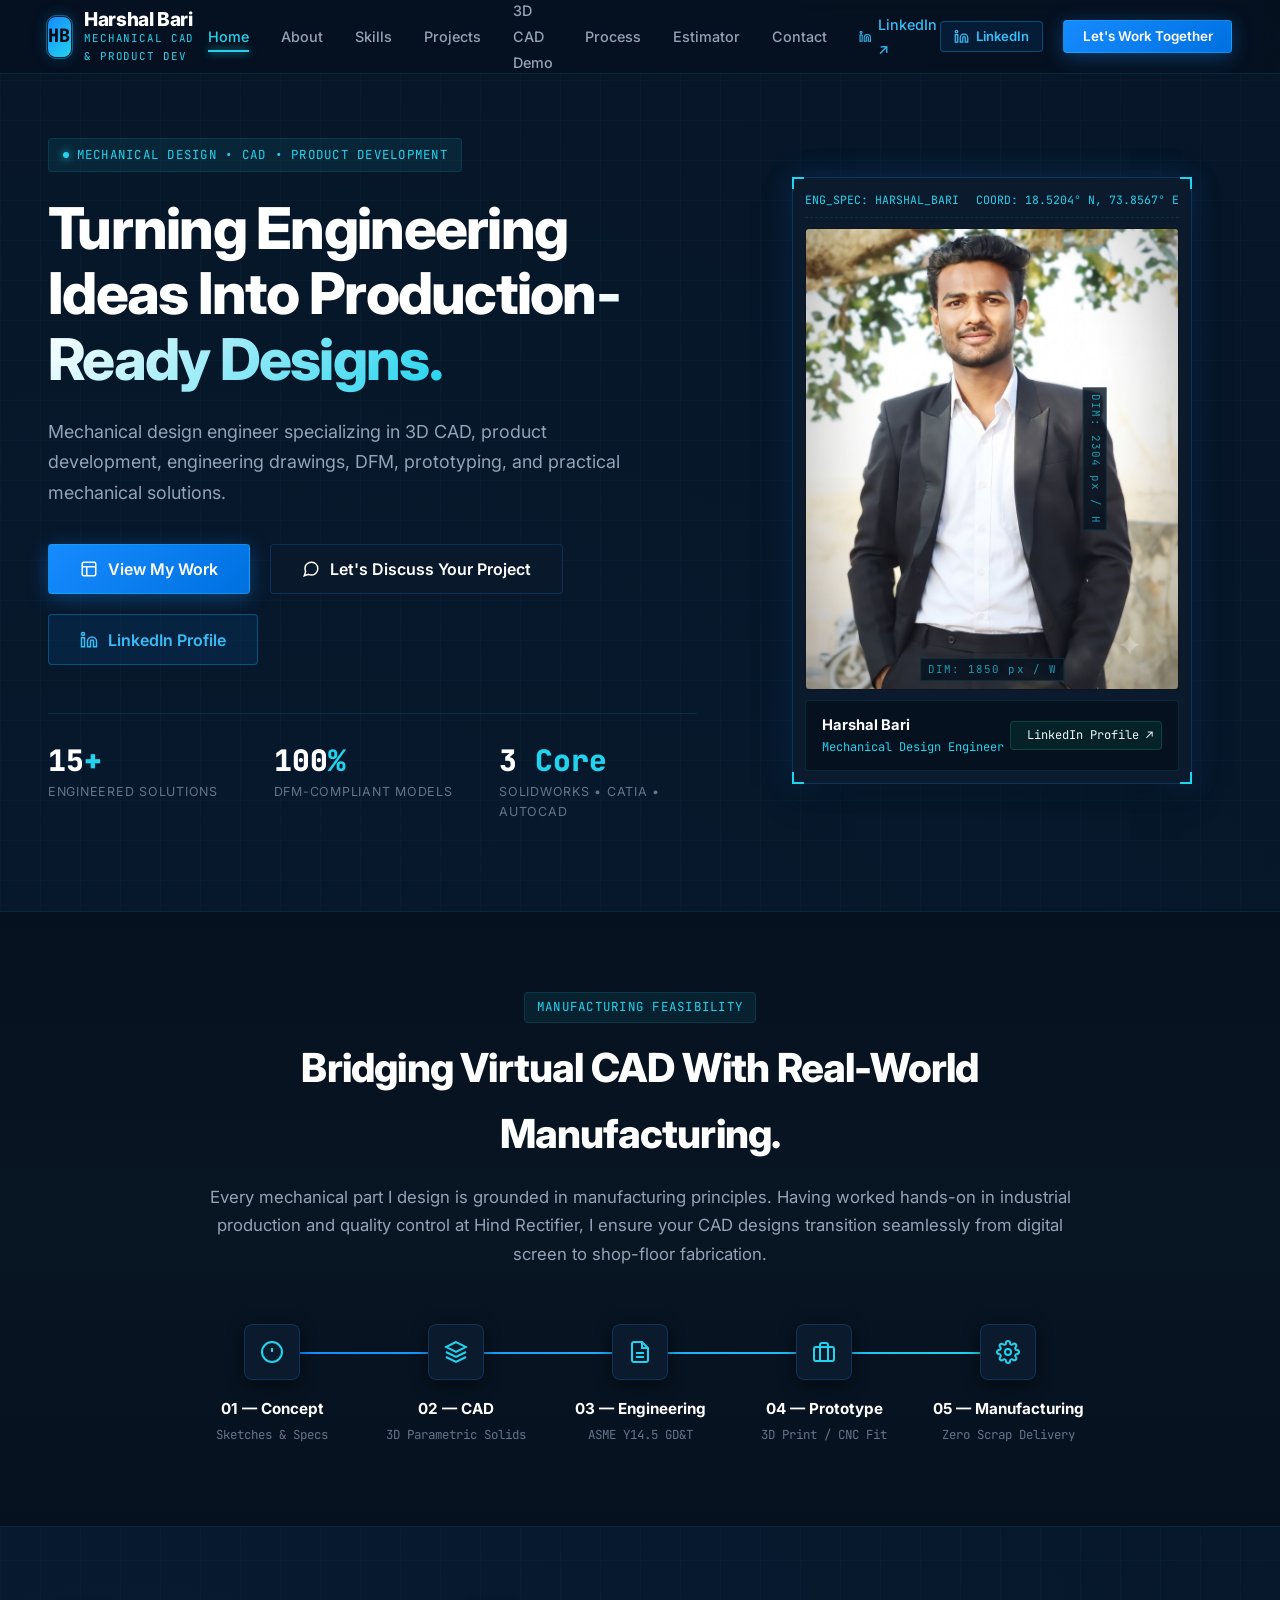
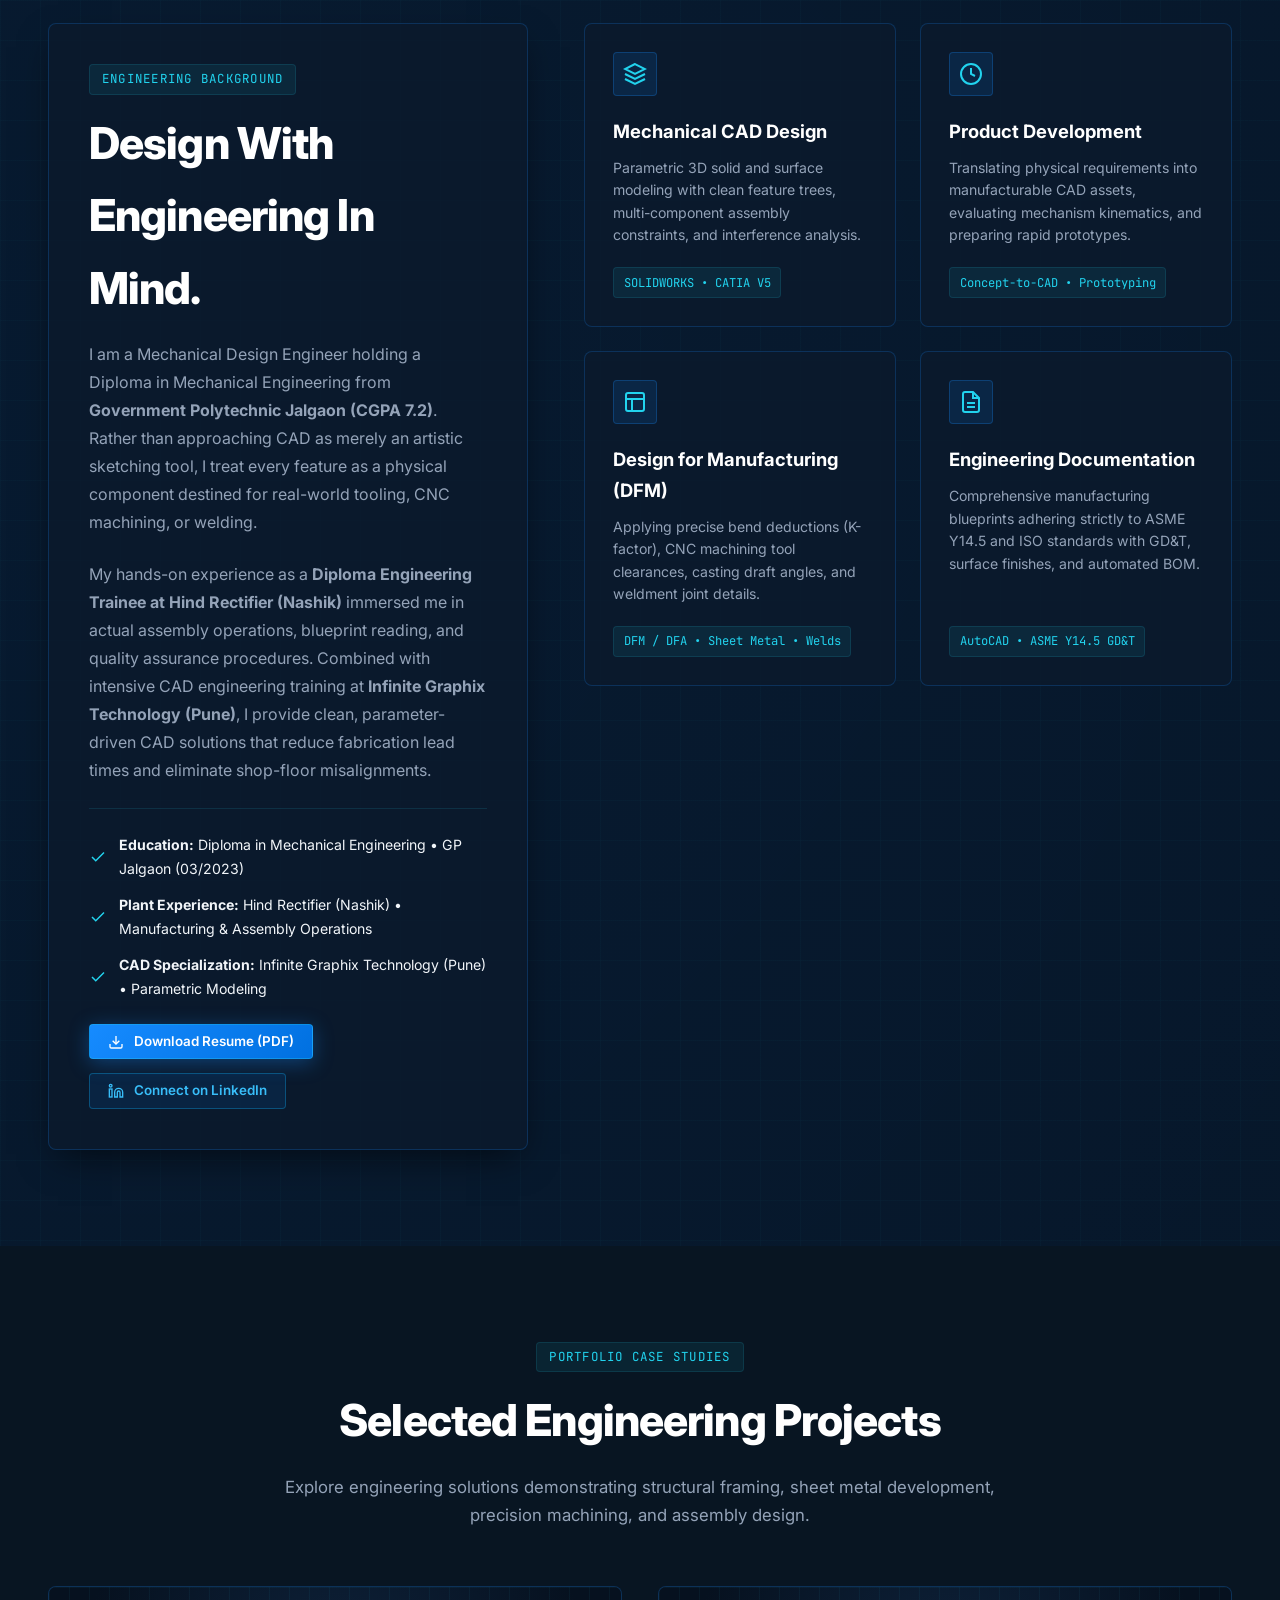
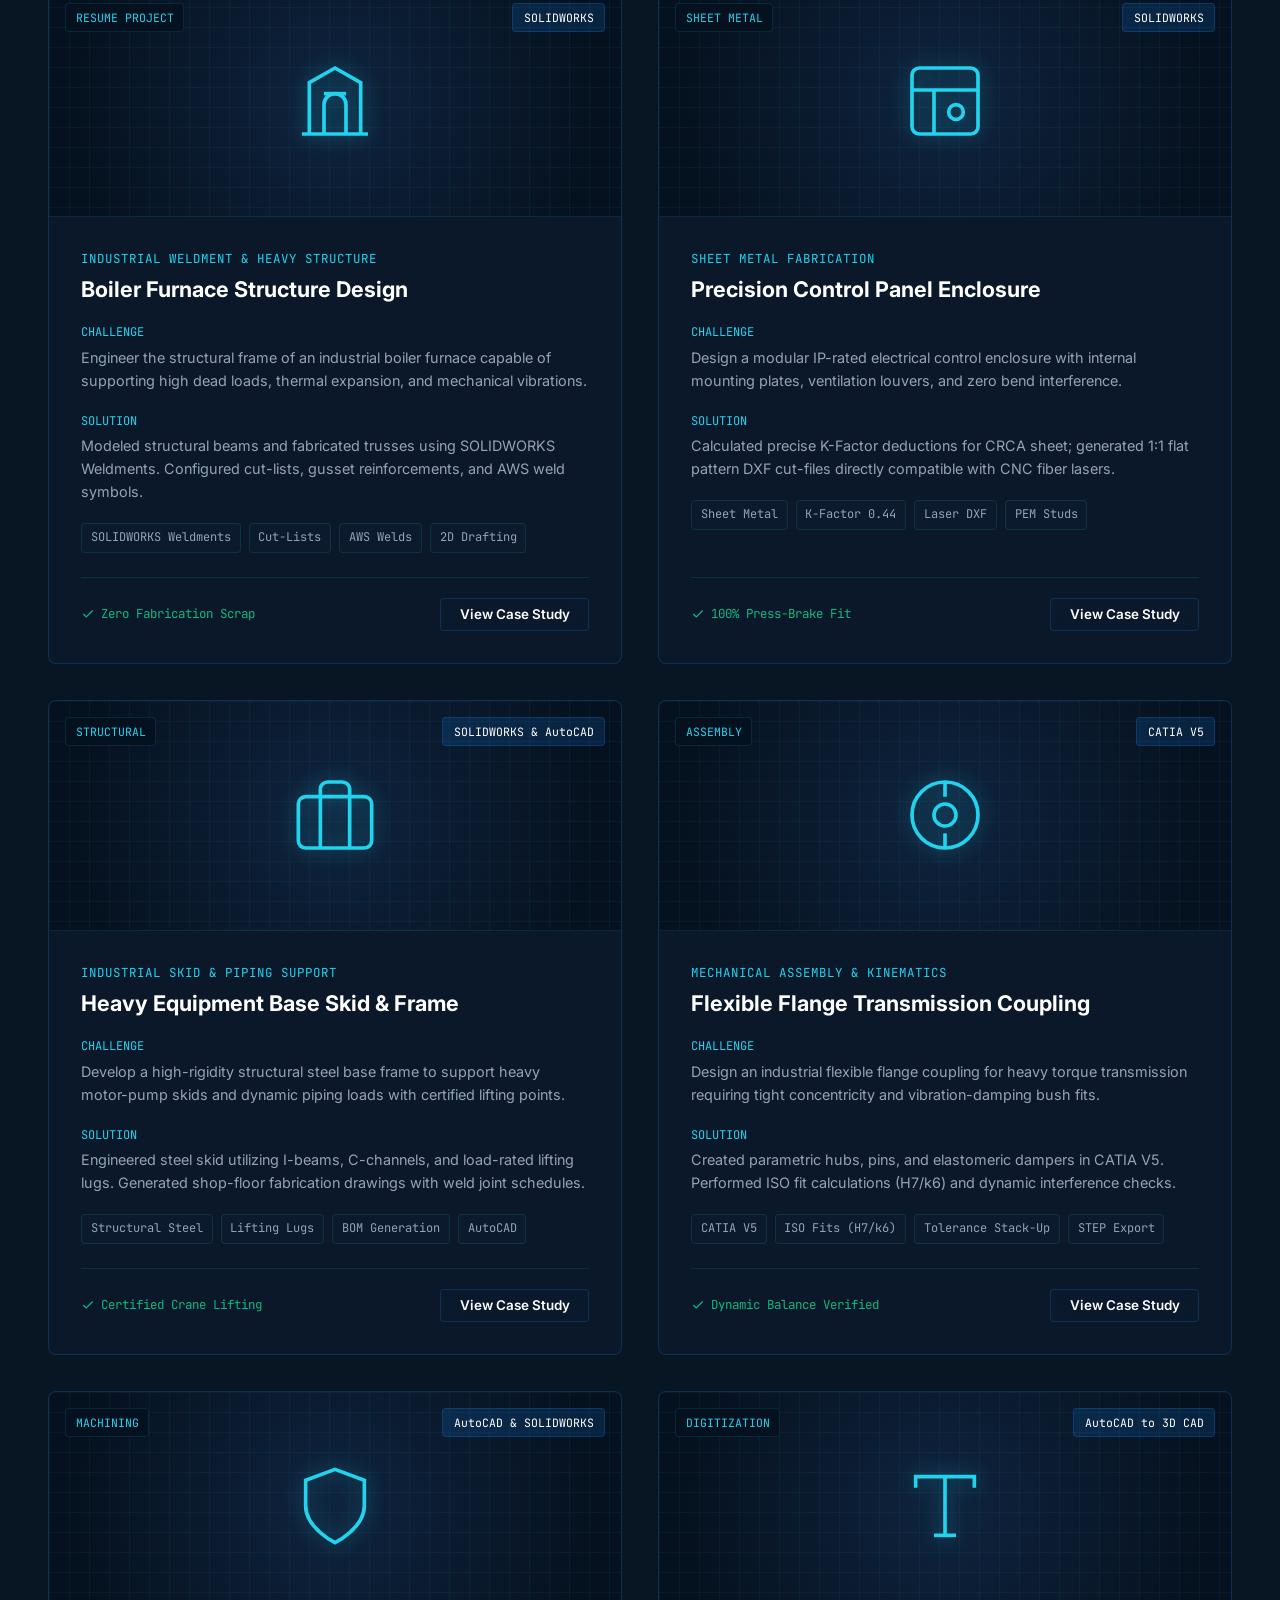
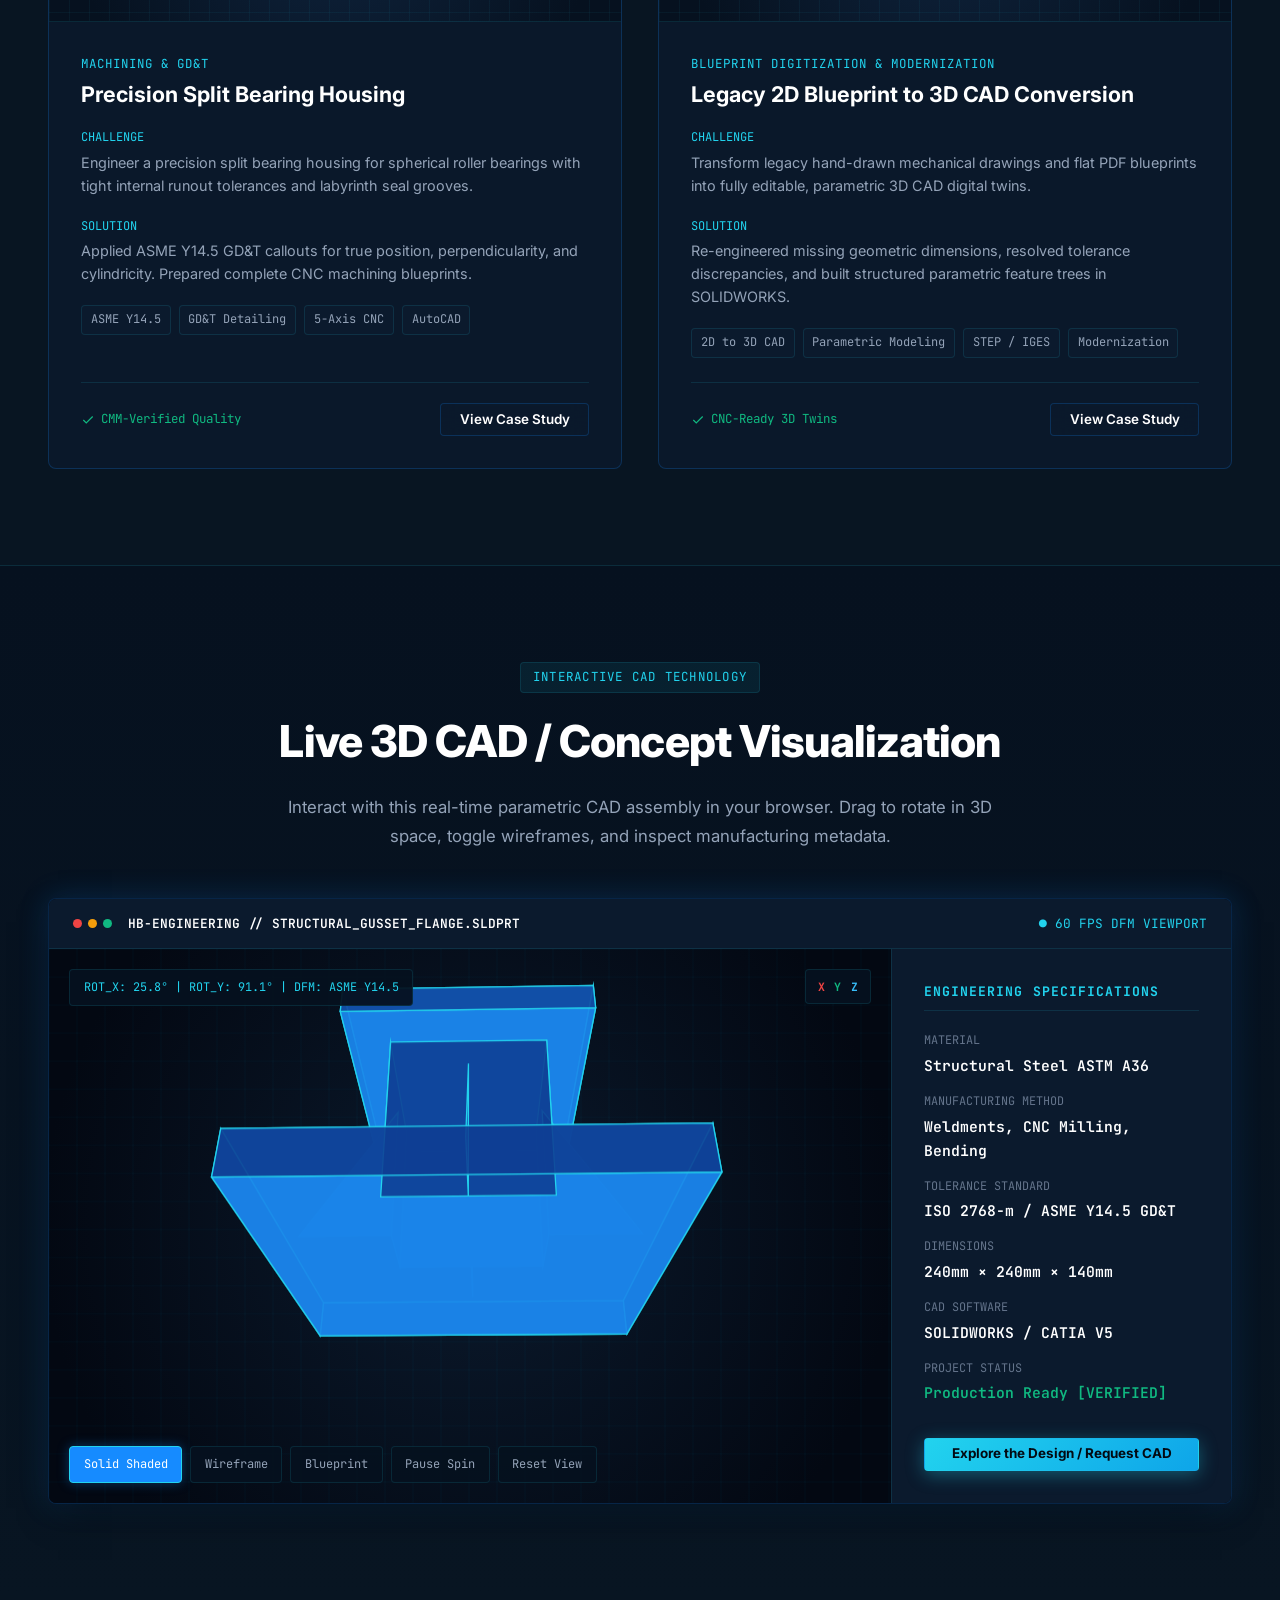
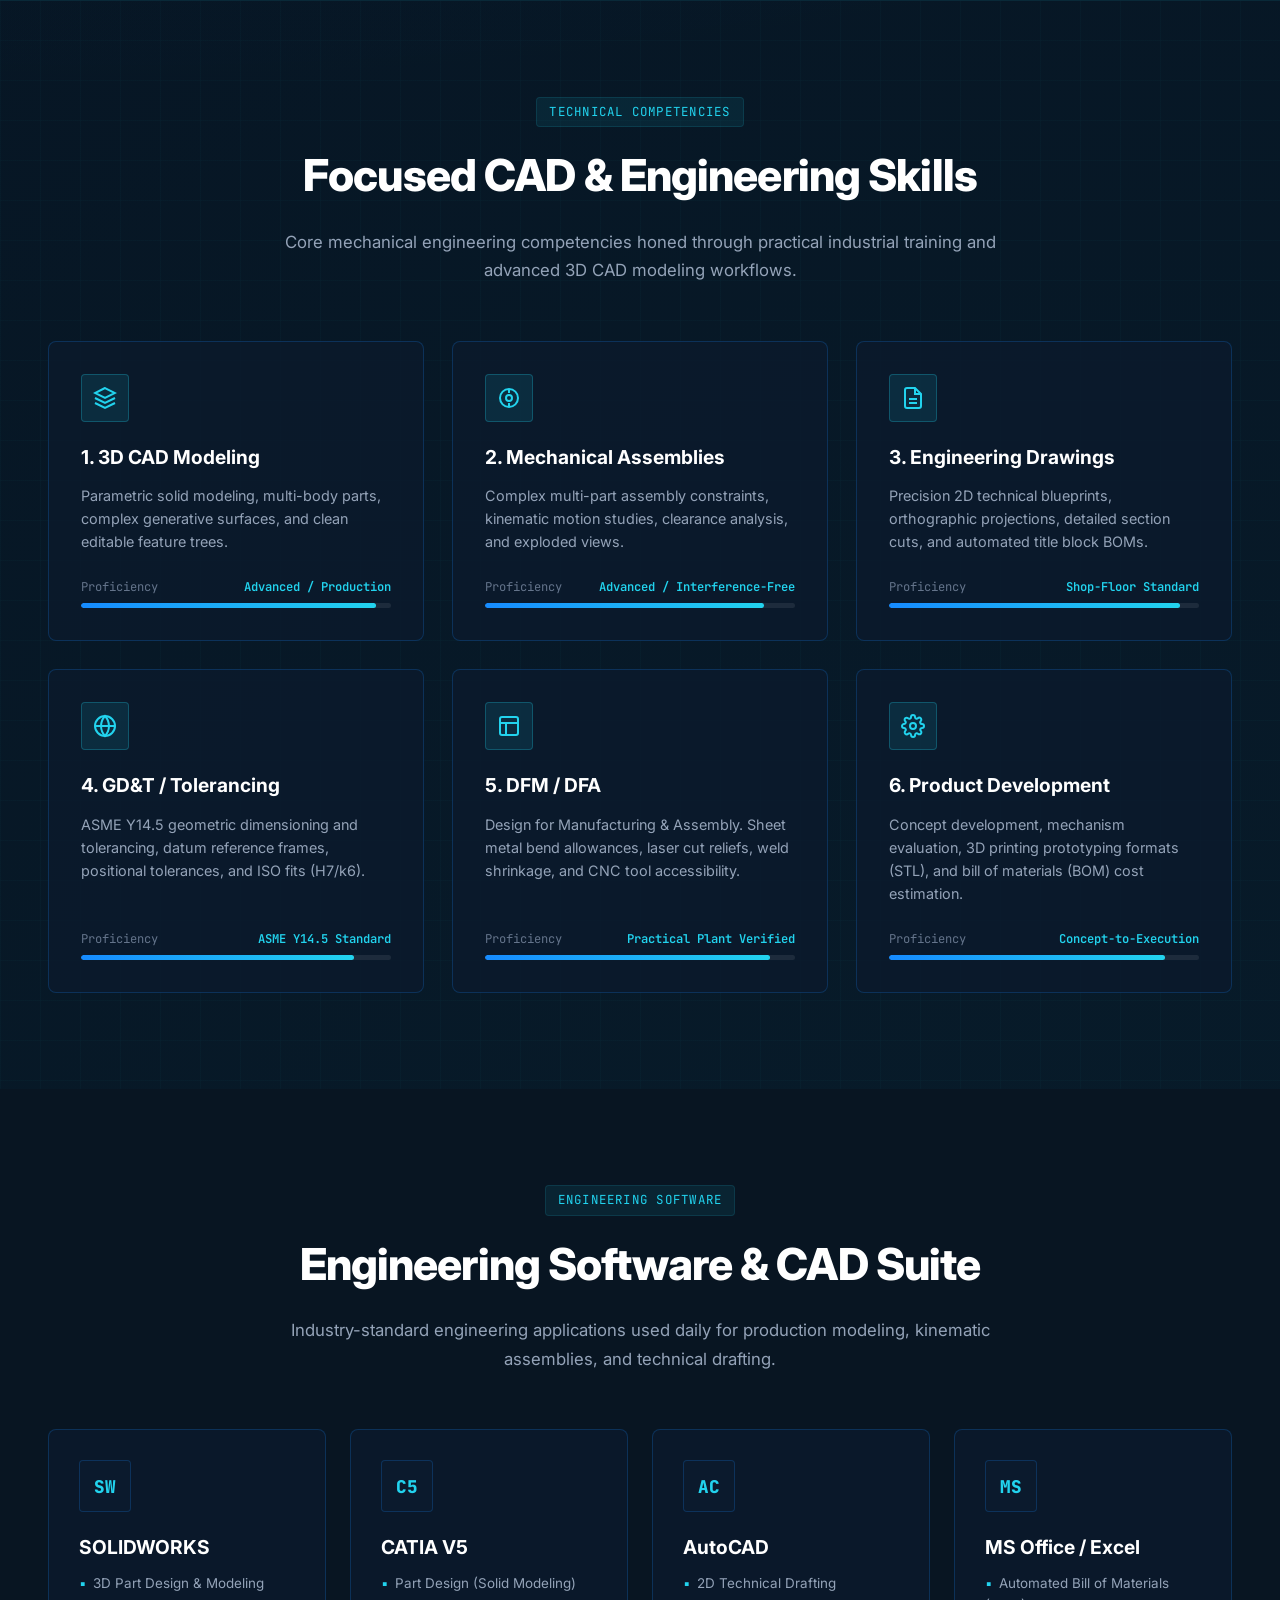
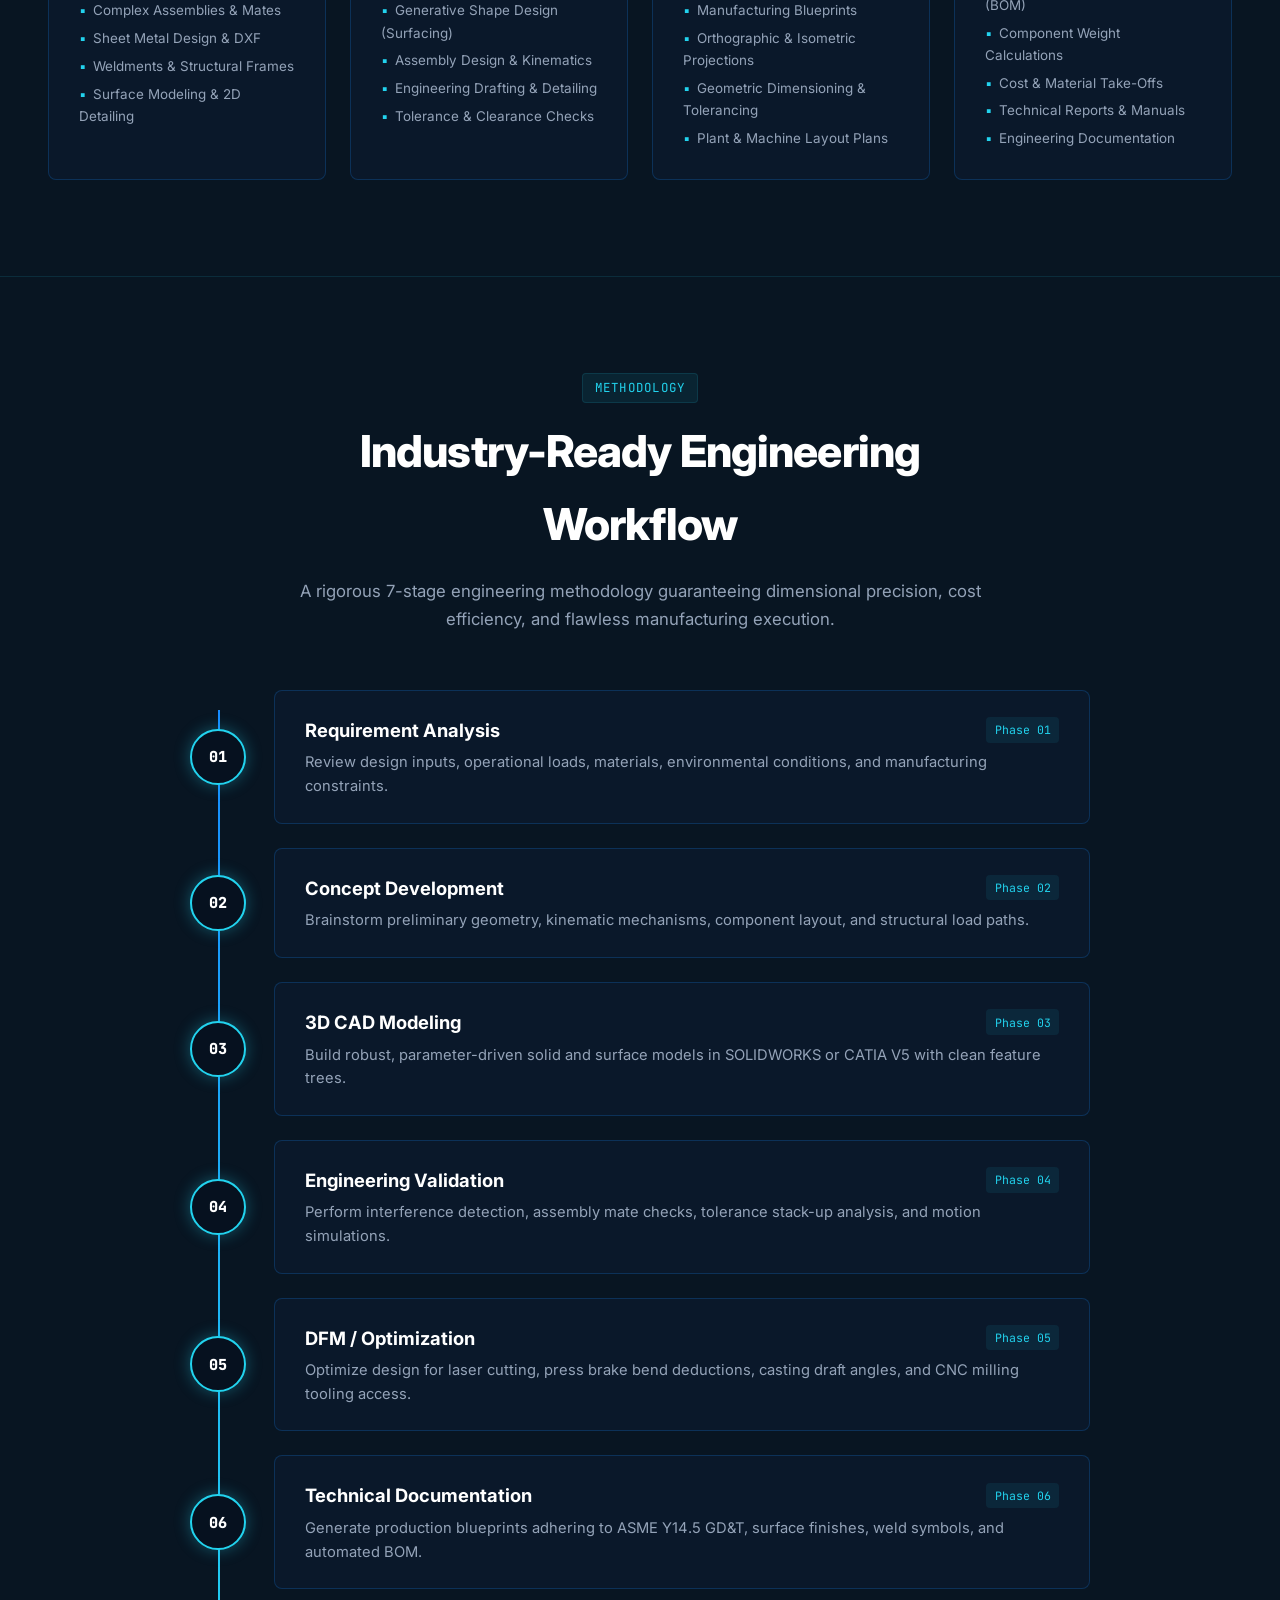
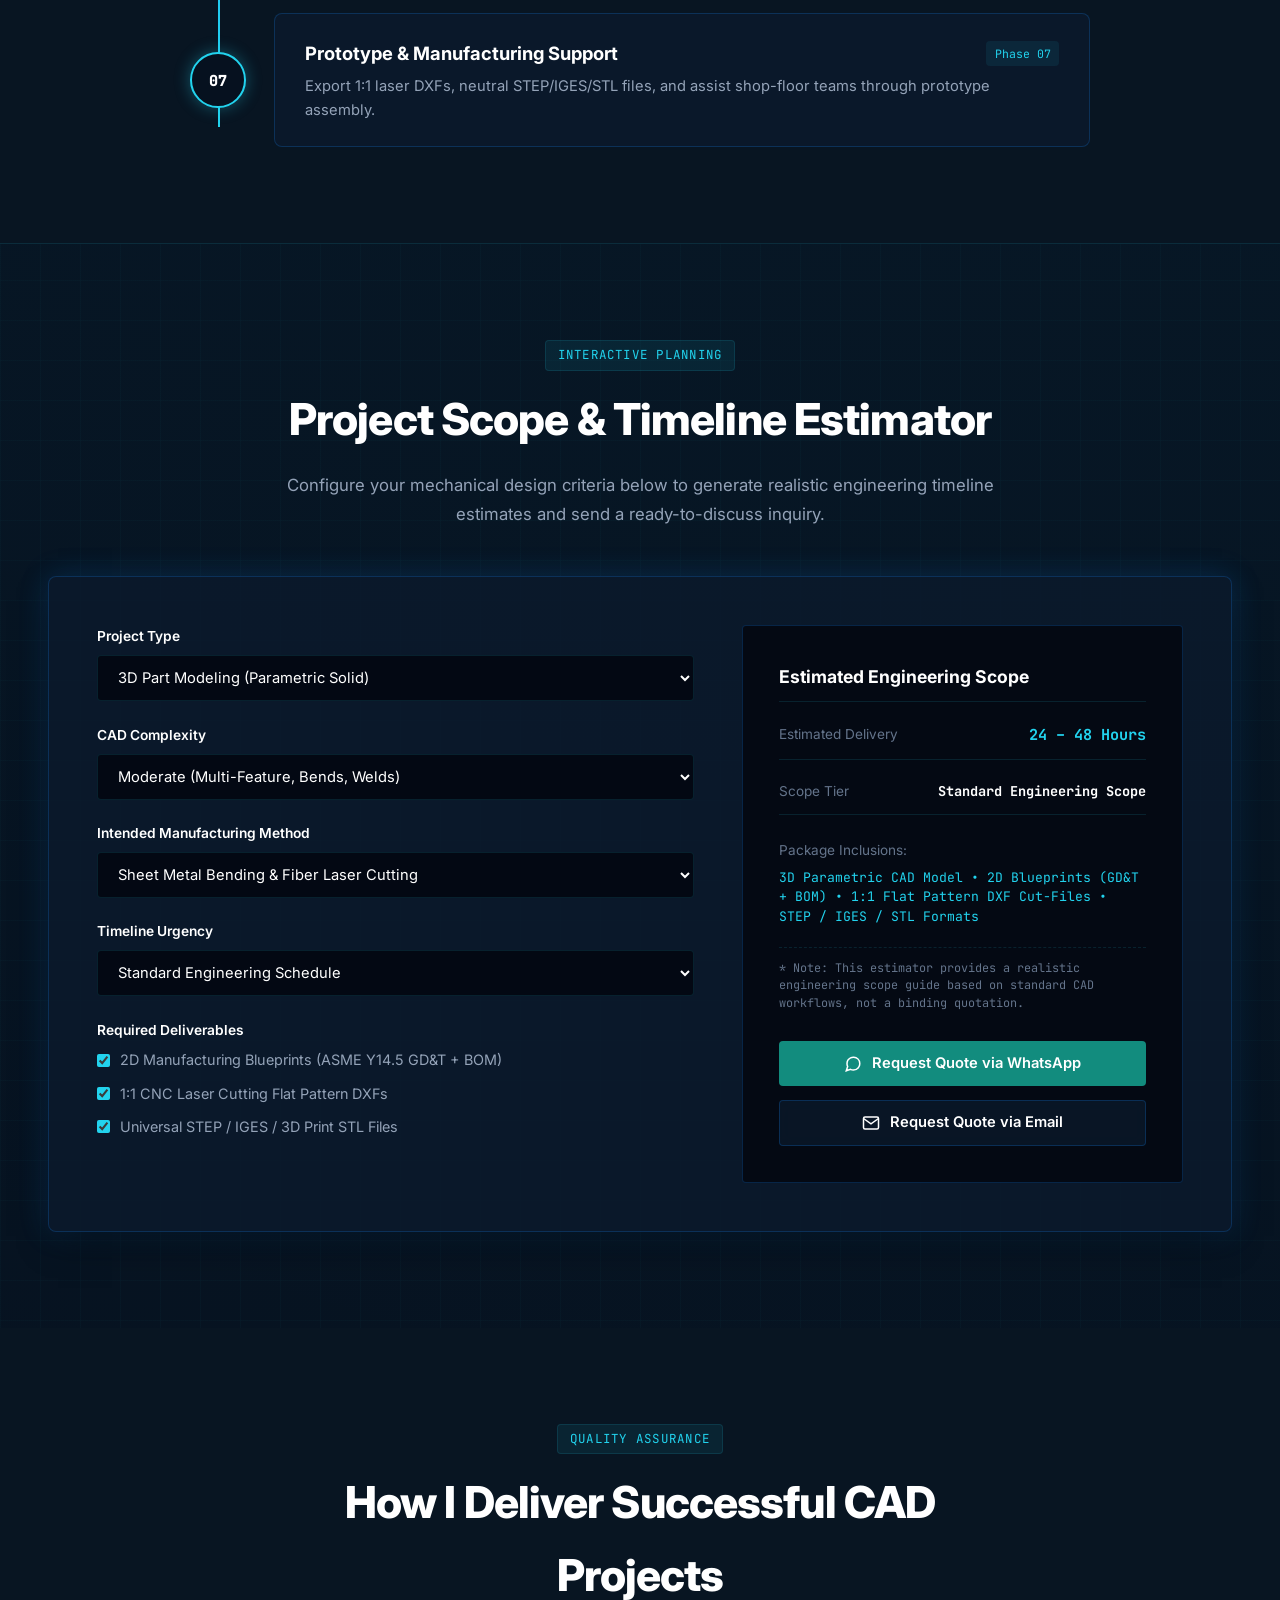
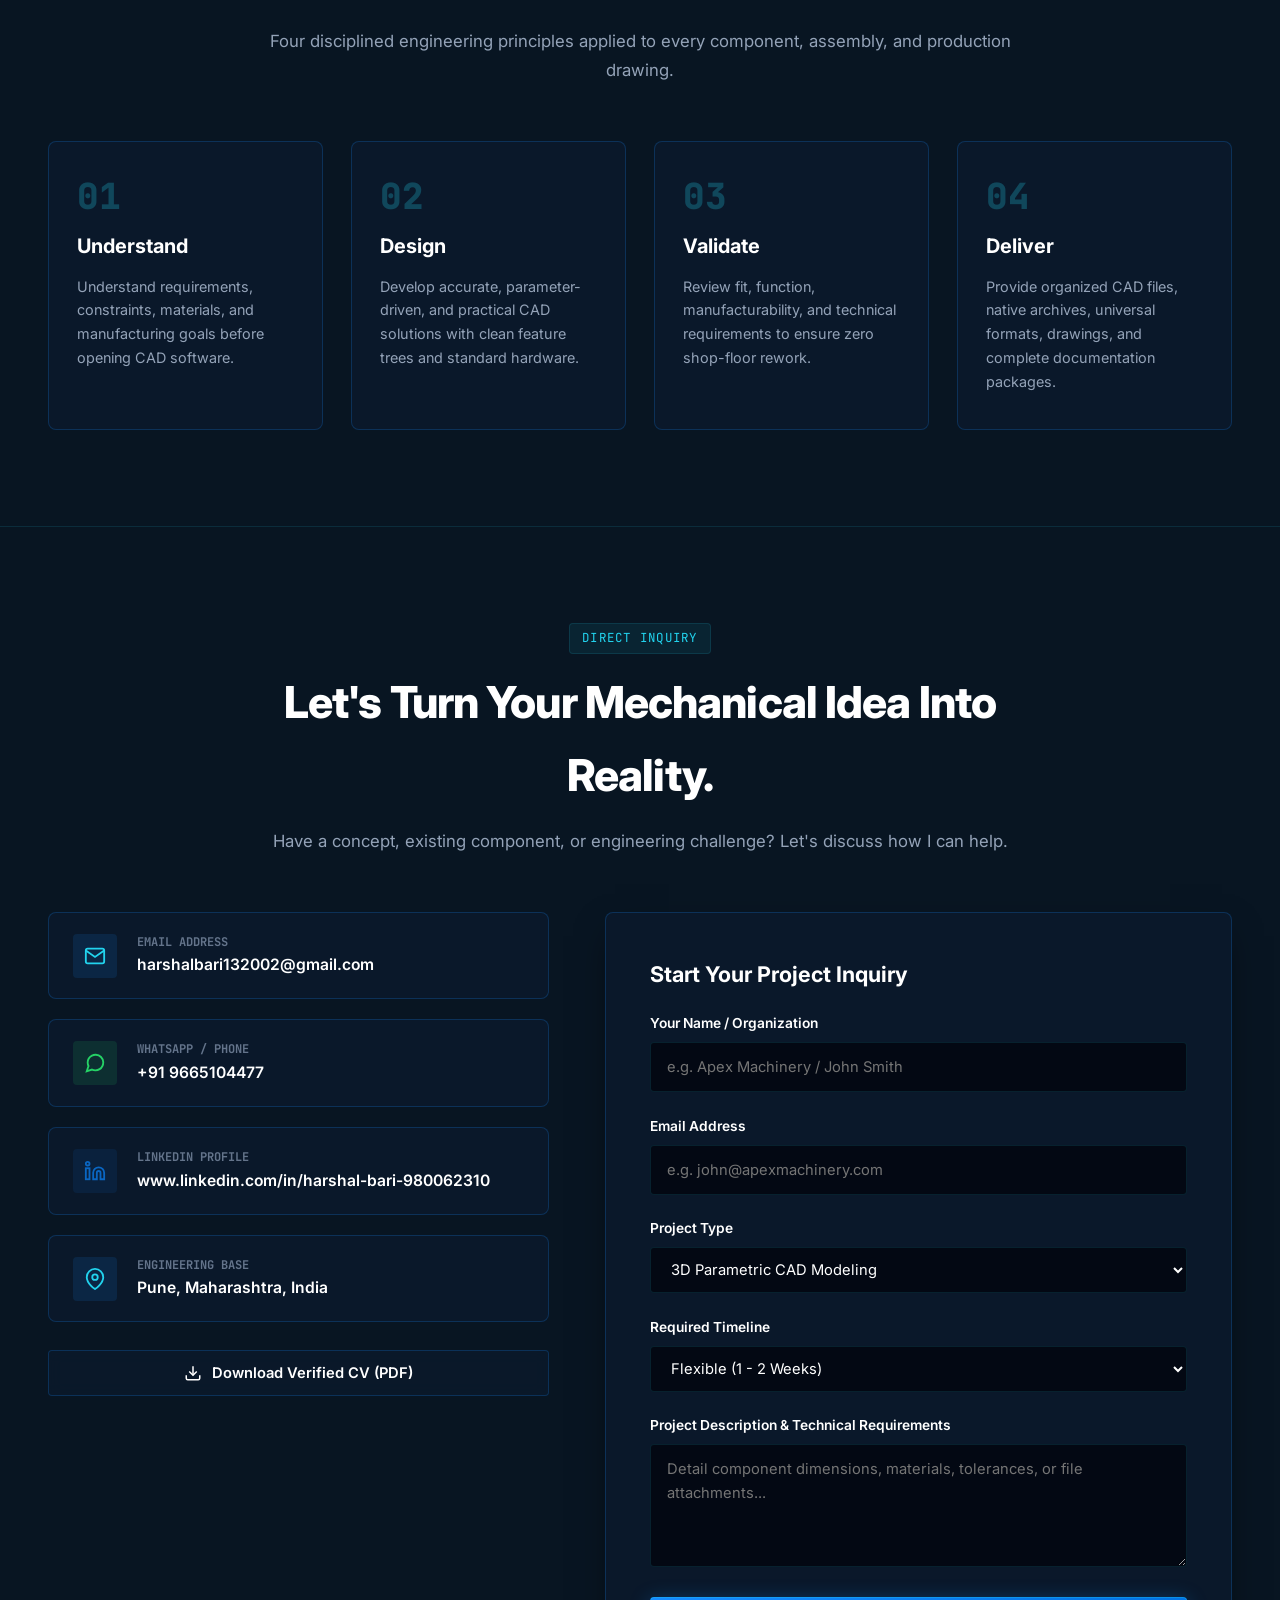
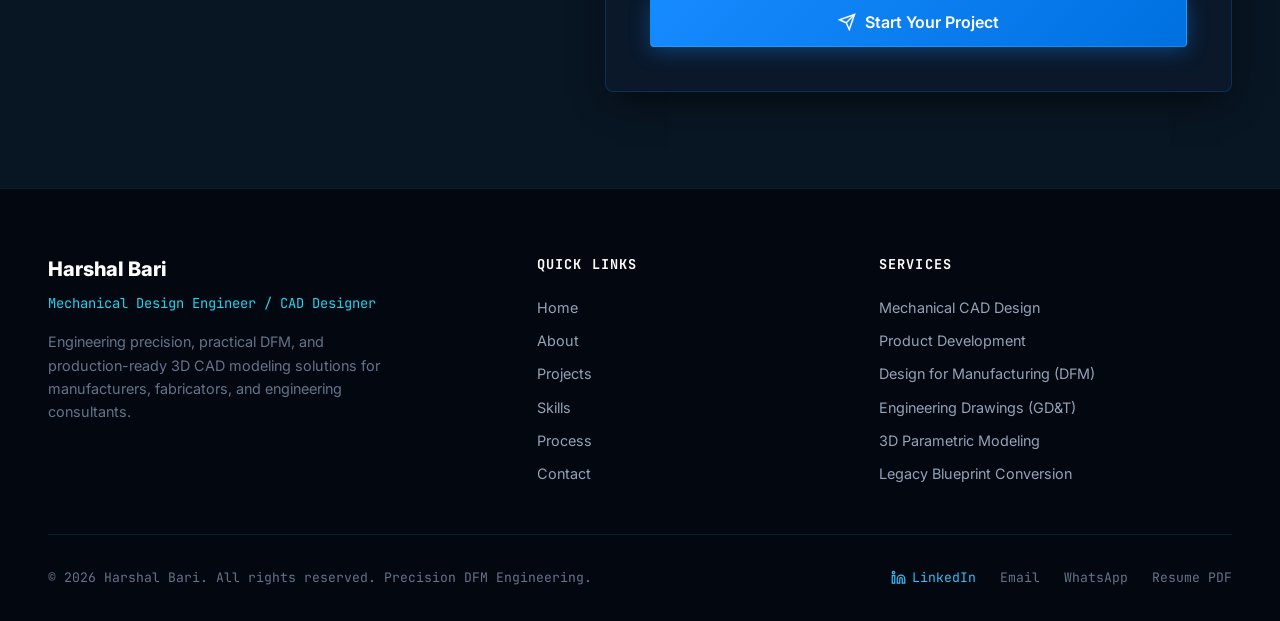
==== commit 54f35077: "Add prominent LinkedIn profile links and buttons across navigation, hero, about, contact, and footer" ====
--- a/index.html
+++ b/index.html
@@ -53,7 +53,7 @@
       "Weldments"
     ],
     "sameAs": [
-      "https://linkedin.com/in/harshal-bari-980062310",
+      "https://www.linkedin.com/in/harshal-bari-980062310",
       "https://github.com/harshabari"
     ]
   }
@@ -91,10 +91,26 @@
           <li><a href="#process" class="nav-link">Process</a></li>
           <li><a href="#estimator" class="nav-link">Estimator</a></li>
           <li><a href="#contact" class="nav-link">Contact</a></li>
+          <li><a href="https://www.linkedin.com/in/harshal-bari-980062310" target="_blank" rel="noopener noreferrer" class="nav-link" style="color: #38bdf8; display: flex; align-items: center; gap: 0.4rem;">
+            <svg width="15" height="15" viewBox="0 0 24 24" fill="none" stroke="currentColor" stroke-width="2">
+              <path d="M16 8a6 6 0 0 1 6 6v7h-4v-7a2 2 0 0 0-2-2 2 2 0 0 0-2 2v7h-4v-7a6 6 0 0 1 6-6z"></path>
+              <rect x="2" y="9" width="4" height="12"></rect>
+              <circle cx="4" cy="4" r="2"></circle>
+            </svg>
+            LinkedIn ↗
+          </a></li>
         </ul>
       </nav>
 
       <div class="nav-actions">
+        <a href="https://www.linkedin.com/in/harshal-bari-980062310" target="_blank" rel="noopener noreferrer" class="btn btn-linkedin-outline nav-linkedin-btn" title="LinkedIn Profile" aria-label="Harshal Bari LinkedIn Profile">
+          <svg width="15" height="15" viewBox="0 0 24 24" fill="none" stroke="currentColor" stroke-width="2">
+            <path d="M16 8a6 6 0 0 1 6 6v7h-4v-7a2 2 0 0 0-2-2 2 2 0 0 0-2 2v7h-4v-7a6 6 0 0 1 6-6z"></path>
+            <rect x="2" y="9" width="4" height="12"></rect>
+            <circle cx="4" cy="4" r="2"></circle>
+          </svg>
+          <span>LinkedIn</span>
+        </a>
         <a href="#contact" class="btn btn-primary btn-sm">Let's Work Together</a>
         <button class="mobile-toggle" id="mobileToggle" aria-label="Toggle navigation drawer">
           <svg width="22" height="22" viewBox="0 0 24 24" fill="none" stroke="currentColor" stroke-width="2">
@@ -142,6 +158,14 @@
               </svg>
               Let's Discuss Your Project
             </a>
+            <a href="https://www.linkedin.com/in/harshal-bari-980062310" target="_blank" rel="noopener noreferrer" class="btn btn-linkedin-outline btn-lg" style="gap: 0.6rem;">
+              <svg width="18" height="18" viewBox="0 0 24 24" fill="none" stroke="currentColor" stroke-width="2">
+                <path d="M16 8a6 6 0 0 1 6 6v7h-4v-7a2 2 0 0 0-2-2 2 2 0 0 0-2 2v7h-4v-7a6 6 0 0 1 6-6z"></path>
+                <rect x="2" y="9" width="4" height="12"></rect>
+                <circle cx="4" cy="4" r="2"></circle>
+              </svg>
+              LinkedIn Profile
+            </a>
           </div>
 
           <div class="hero-metrics">
@@ -184,10 +208,10 @@
                 <div class="hud-badge-title">Harshal Bari</div>
                 <div class="hud-badge-sub">Mechanical Design Engineer</div>
               </div>
-              <div class="hud-badge-status">
+              <a href="https://www.linkedin.com/in/harshal-bari-980062310" target="_blank" rel="noopener noreferrer" class="hud-badge-status" style="text-decoration: none; color: inherit; transition: opacity 0.2s;" title="View LinkedIn Profile">
                 <span class="status-dot"></span>
-                Available For Projects
-              </div>
+                LinkedIn Profile ↗
+              </a>
             </div>
           </div>
         </div>
@@ -300,6 +324,25 @@
                 <svg width="18" height="18" viewBox="0 0 24 24" fill="none" stroke="currentColor" stroke-width="2"><polyline points="20 6 9 17 4 12"></polyline></svg>
                 <span><strong>CAD Specialization:</strong> Infinite Graphix Technology (Pune) • Parametric Modeling</span>
               </div>
+            </div>
+
+            <div style="margin-top: 1.5rem; display: flex; gap: 0.85rem; flex-wrap: wrap;">
+              <a href="HARSHAL_BARI_RESUME.pdf" download="Harshal_Bari_Resume.pdf" class="btn btn-primary btn-sm">
+                <svg width="16" height="16" viewBox="0 0 24 24" fill="none" stroke="currentColor" stroke-width="2">
+                  <path d="M21 15v4a2 2 0 0 1-2 2H5a2 2 0 0 1-2-2v-4"></path>
+                  <polyline points="7 10 12 15 17 10"></polyline>
+                  <line x1="12" y1="15" x2="12" y2="3"></line>
+                </svg>
+                Download Resume (PDF)
+              </a>
+              <a href="https://www.linkedin.com/in/harshal-bari-980062310" target="_blank" rel="noopener noreferrer" class="btn btn-linkedin-outline btn-sm">
+                <svg width="16" height="16" viewBox="0 0 24 24" fill="none" stroke="currentColor" stroke-width="2">
+                  <path d="M16 8a6 6 0 0 1 6 6v7h-4v-7a2 2 0 0 0-2-2 2 2 0 0 0-2 2v7h-4v-7a6 6 0 0 1 6-6z"></path>
+                  <rect x="2" y="9" width="4" height="12"></rect>
+                  <circle cx="4" cy="4" r="2"></circle>
+                </svg>
+                Connect on LinkedIn
+              </a>
             </div>
           </div>
 
@@ -1293,7 +1336,7 @@
               </div>
             </a>
 
-            <a href="https://linkedin.com/in/harshal-bari-980062310" target="_blank" rel="noopener noreferrer" class="contact-channel-card">
+            <a href="https://www.linkedin.com/in/harshal-bari-980062310" target="_blank" rel="noopener noreferrer" class="contact-channel-card">
               <div class="channel-icon-box" style="color: #0a66c2; background: rgba(10, 102, 194, 0.12);">
                 <svg width="22" height="22" viewBox="0 0 24 24" fill="none" stroke="currentColor" stroke-width="2">
                   <path d="M16 8a6 6 0 0 1 6 6v7h-4v-7a2 2 0 0 0-2-2 2 2 0 0 0-2 2v7h-4v-7a6 6 0 0 1 6-6z"></path>
@@ -1303,7 +1346,7 @@
               </div>
               <div class="channel-meta">
                 <h5>LinkedIn Profile</h5>
-                <p>harshal-bari-980062310</p>
+                <p>www.linkedin.com/in/harshal-bari-980062310</p>
               </div>
             </a>
 
@@ -1432,8 +1475,15 @@
 
       <div class="footer-bottom-bar">
         <div>© 2026 Harshal Bari. All rights reserved. Precision DFM Engineering.</div>
-        <div style="display: flex; gap: 1.5rem;">
-          <a href="https://linkedin.com/in/harshal-bari-980062310" target="_blank" rel="noopener noreferrer">LinkedIn</a>
+        <div style="display: flex; gap: 1.5rem; align-items: center; flex-wrap: wrap;">
+          <a href="https://www.linkedin.com/in/harshal-bari-980062310" target="_blank" rel="noopener noreferrer" style="color: #38bdf8; display: inline-flex; align-items: center; gap: 0.35rem;">
+            <svg width="15" height="15" viewBox="0 0 24 24" fill="none" stroke="currentColor" stroke-width="2">
+              <path d="M16 8a6 6 0 0 1 6 6v7h-4v-7a2 2 0 0 0-2-2 2 2 0 0 0-2 2v7h-4v-7a6 6 0 0 1 6-6z"></path>
+              <rect x="2" y="9" width="4" height="12"></rect>
+              <circle cx="4" cy="4" r="2"></circle>
+            </svg>
+            LinkedIn
+          </a>
           <a href="mailto:harshalbari132002@gmail.com">Email</a>
           <a href="https://wa.me/919665104477" target="_blank" rel="noopener noreferrer">WhatsApp</a>
           <a href="HARSHAL_BARI_RESUME.pdf" download>Resume PDF</a>
--- a/css/style.css
+++ b/css/style.css
@@ -306,6 +306,43 @@
   box-shadow: 0 4px 16px rgba(18, 140, 126, 0.4);
 }
 
+.btn-linkedin {
+  background: #0a66c2;
+  color: #ffffff;
+}
+
+.btn-linkedin:hover {
+  background: #004182;
+  transform: translateY(-2px);
+  box-shadow: 0 4px 18px rgba(10, 102, 194, 0.5);
+  color: #ffffff;
+}
+
+.btn-linkedin-outline {
+  background: rgba(10, 102, 194, 0.15);
+  color: #38bdf8;
+  border: 1px solid rgba(14, 165, 233, 0.35);
+}
+
+.btn-linkedin-outline:hover {
+  background: #0a66c2;
+  color: #ffffff;
+  border-color: #0a66c2;
+  transform: translateY(-2px);
+  box-shadow: 0 4px 18px rgba(10, 102, 194, 0.45);
+}
+
+.nav-linkedin-btn {
+  display: inline-flex;
+  align-items: center;
+  gap: 0.4rem;
+  padding: 0.45rem 0.85rem;
+  font-size: 0.82rem;
+  font-weight: 600;
+  border-radius: var(--radius-xs);
+  text-decoration: none;
+}
+
 .btn-sm {
   padding: 0.55rem 1.15rem;
   font-size: 0.84rem;
@@ -1816,3 +1853,12 @@
     gap: 1.25rem;
   }
 }
+
+@media (max-width: 540px) {
+  .nav-linkedin-btn span {
+    display: none;
+  }
+  .nav-linkedin-btn {
+    padding: 0.5rem 0.55rem;
+  }
+}
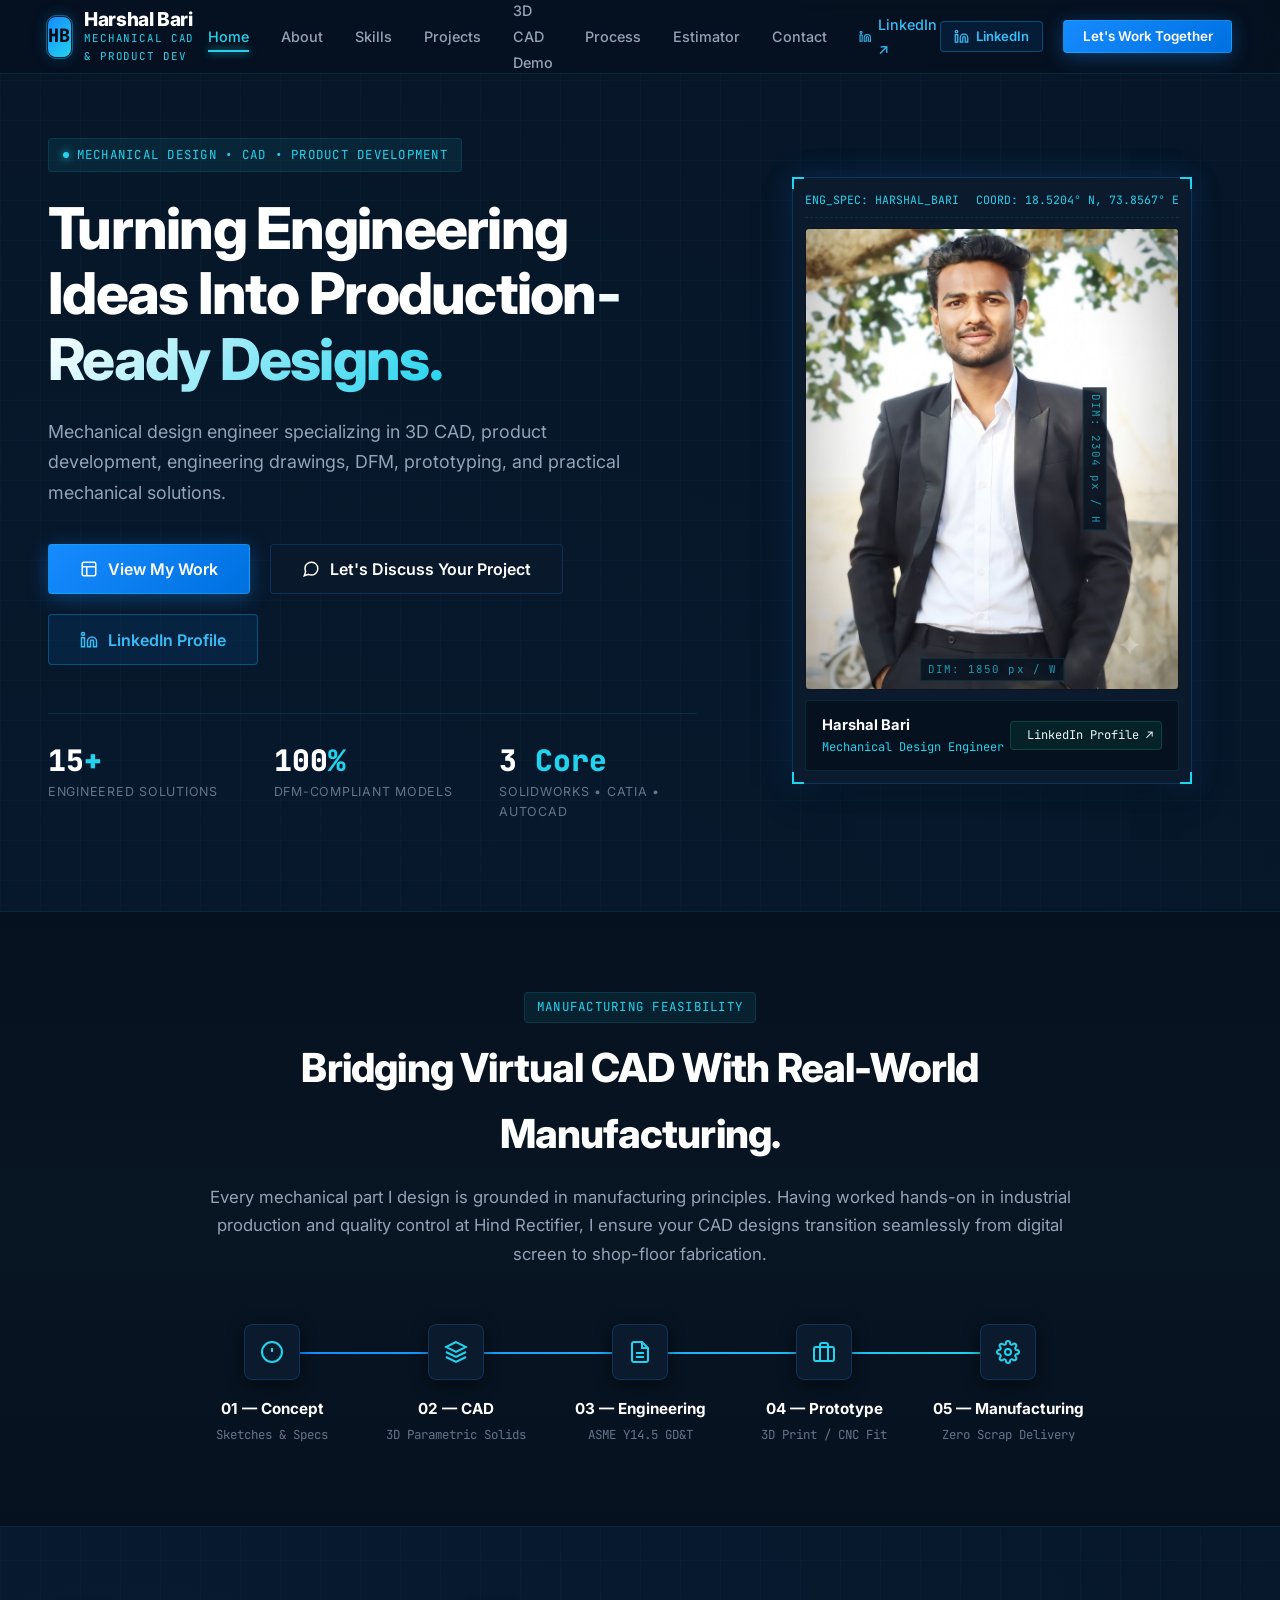
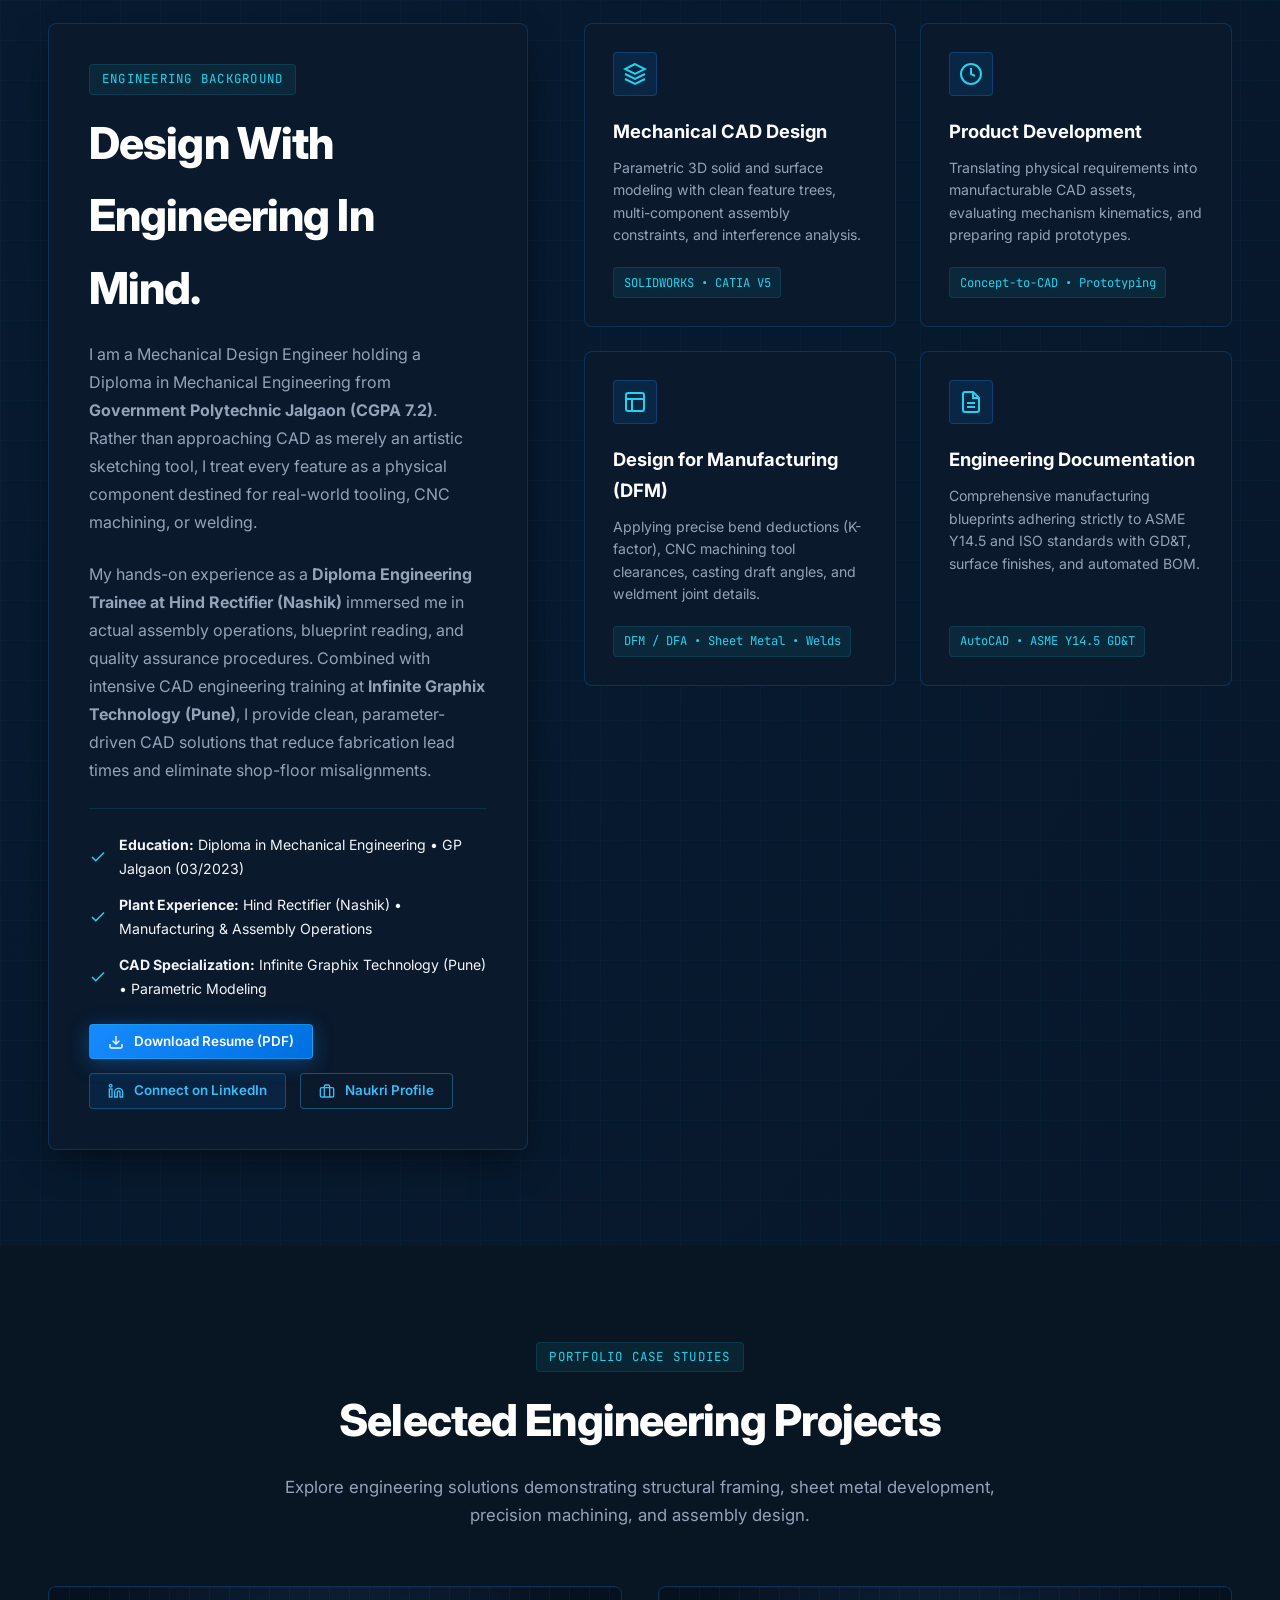
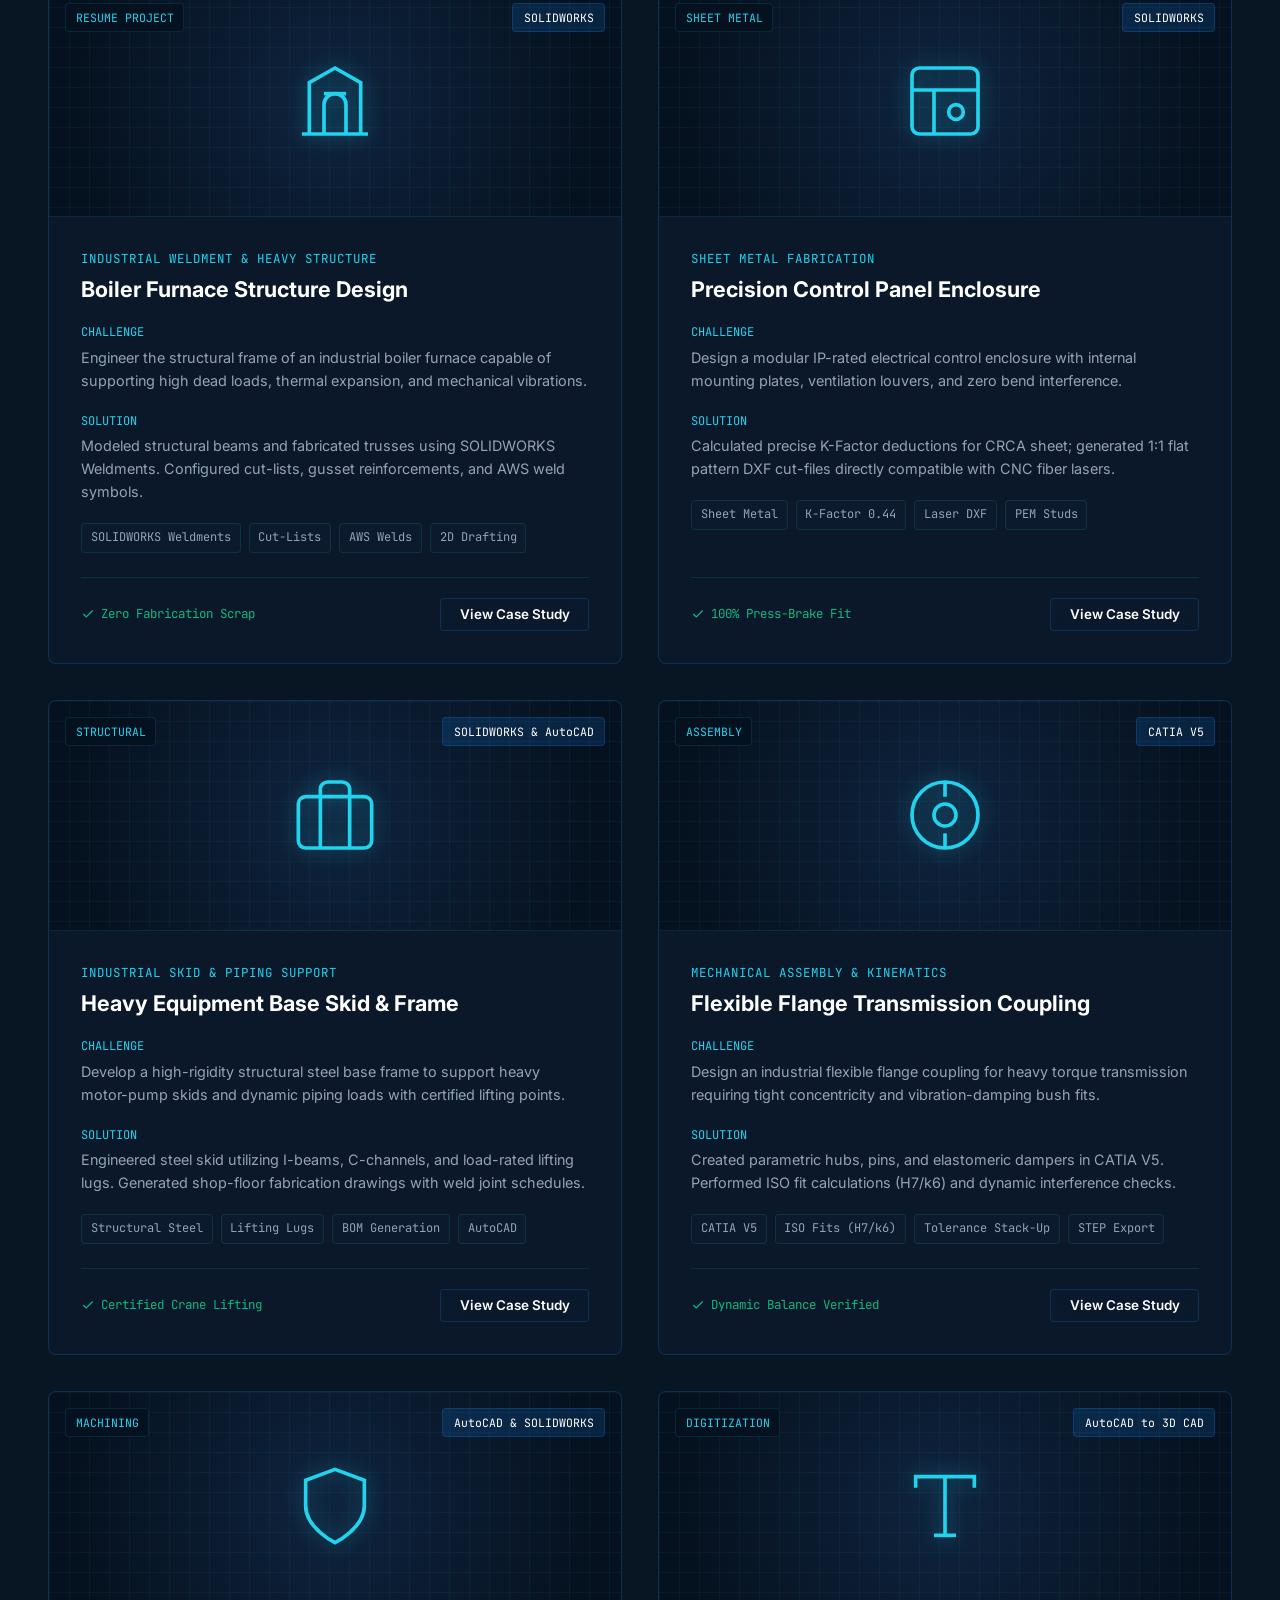
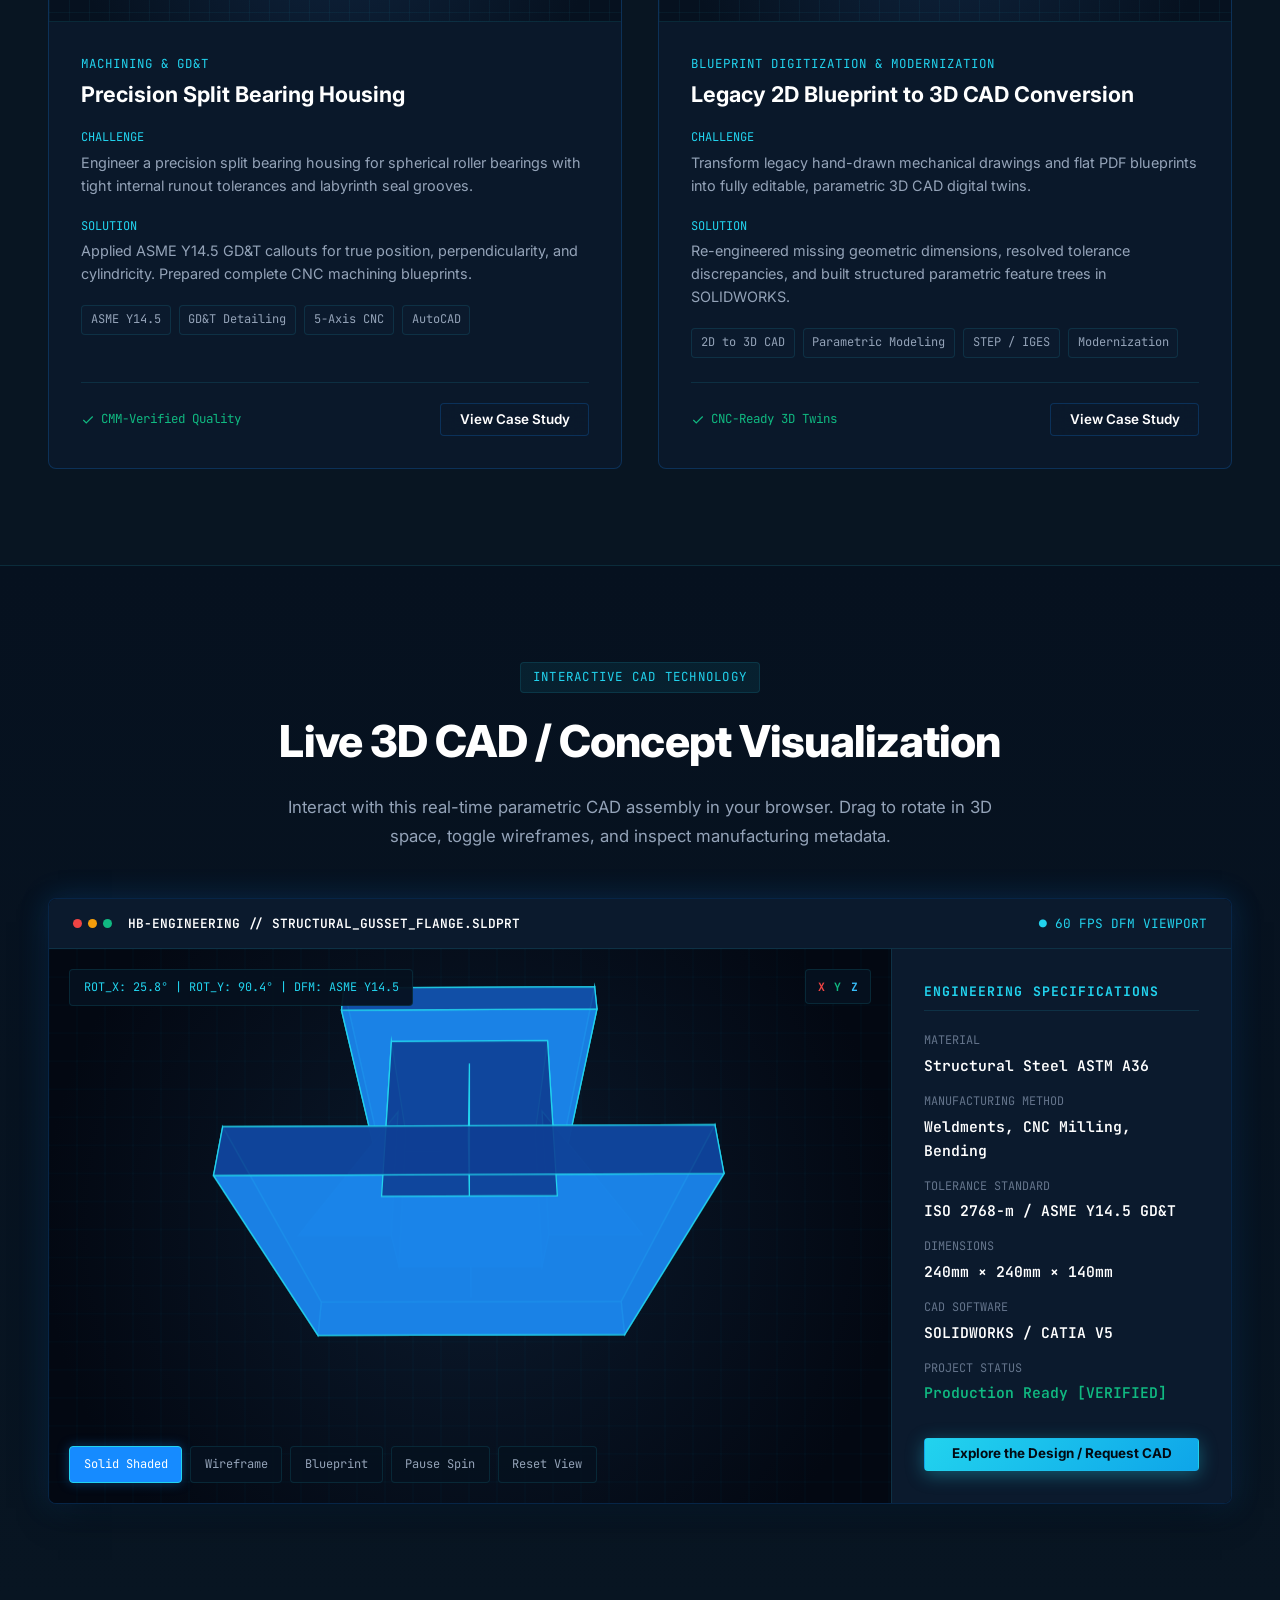
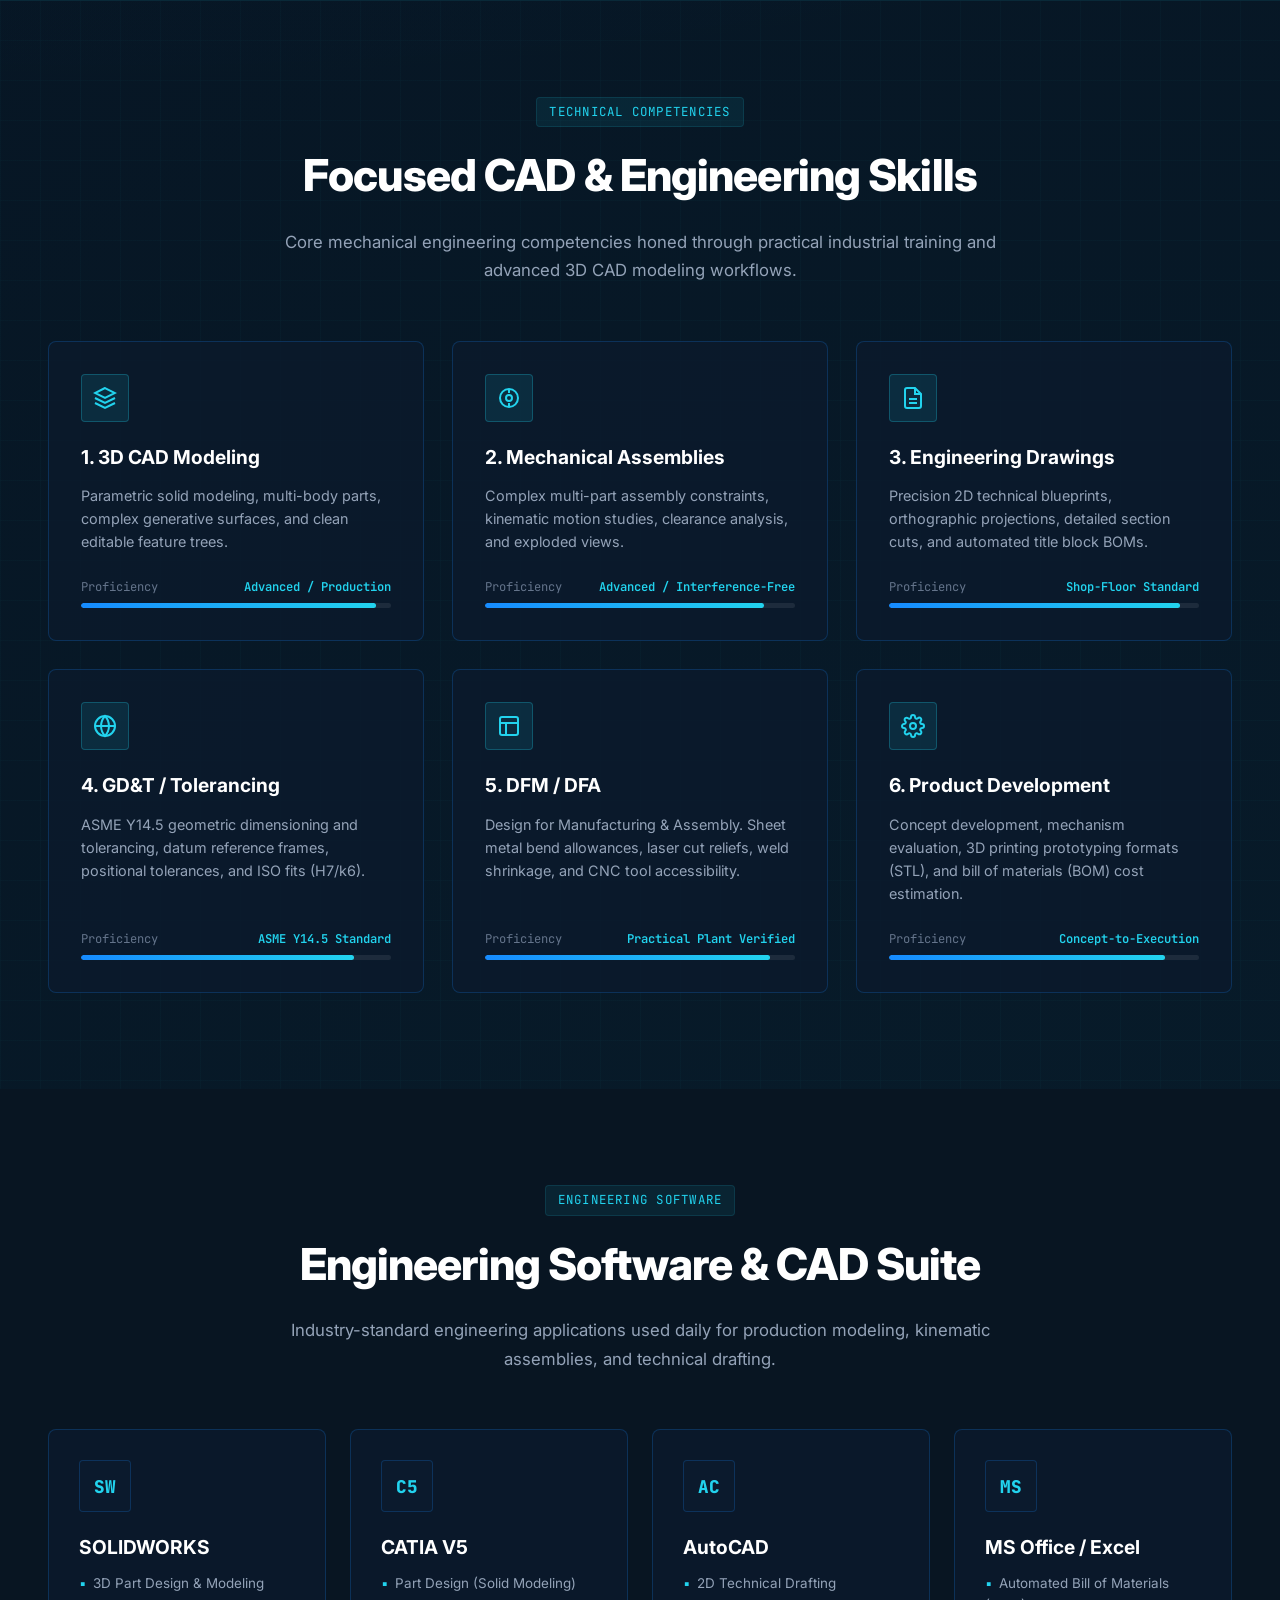
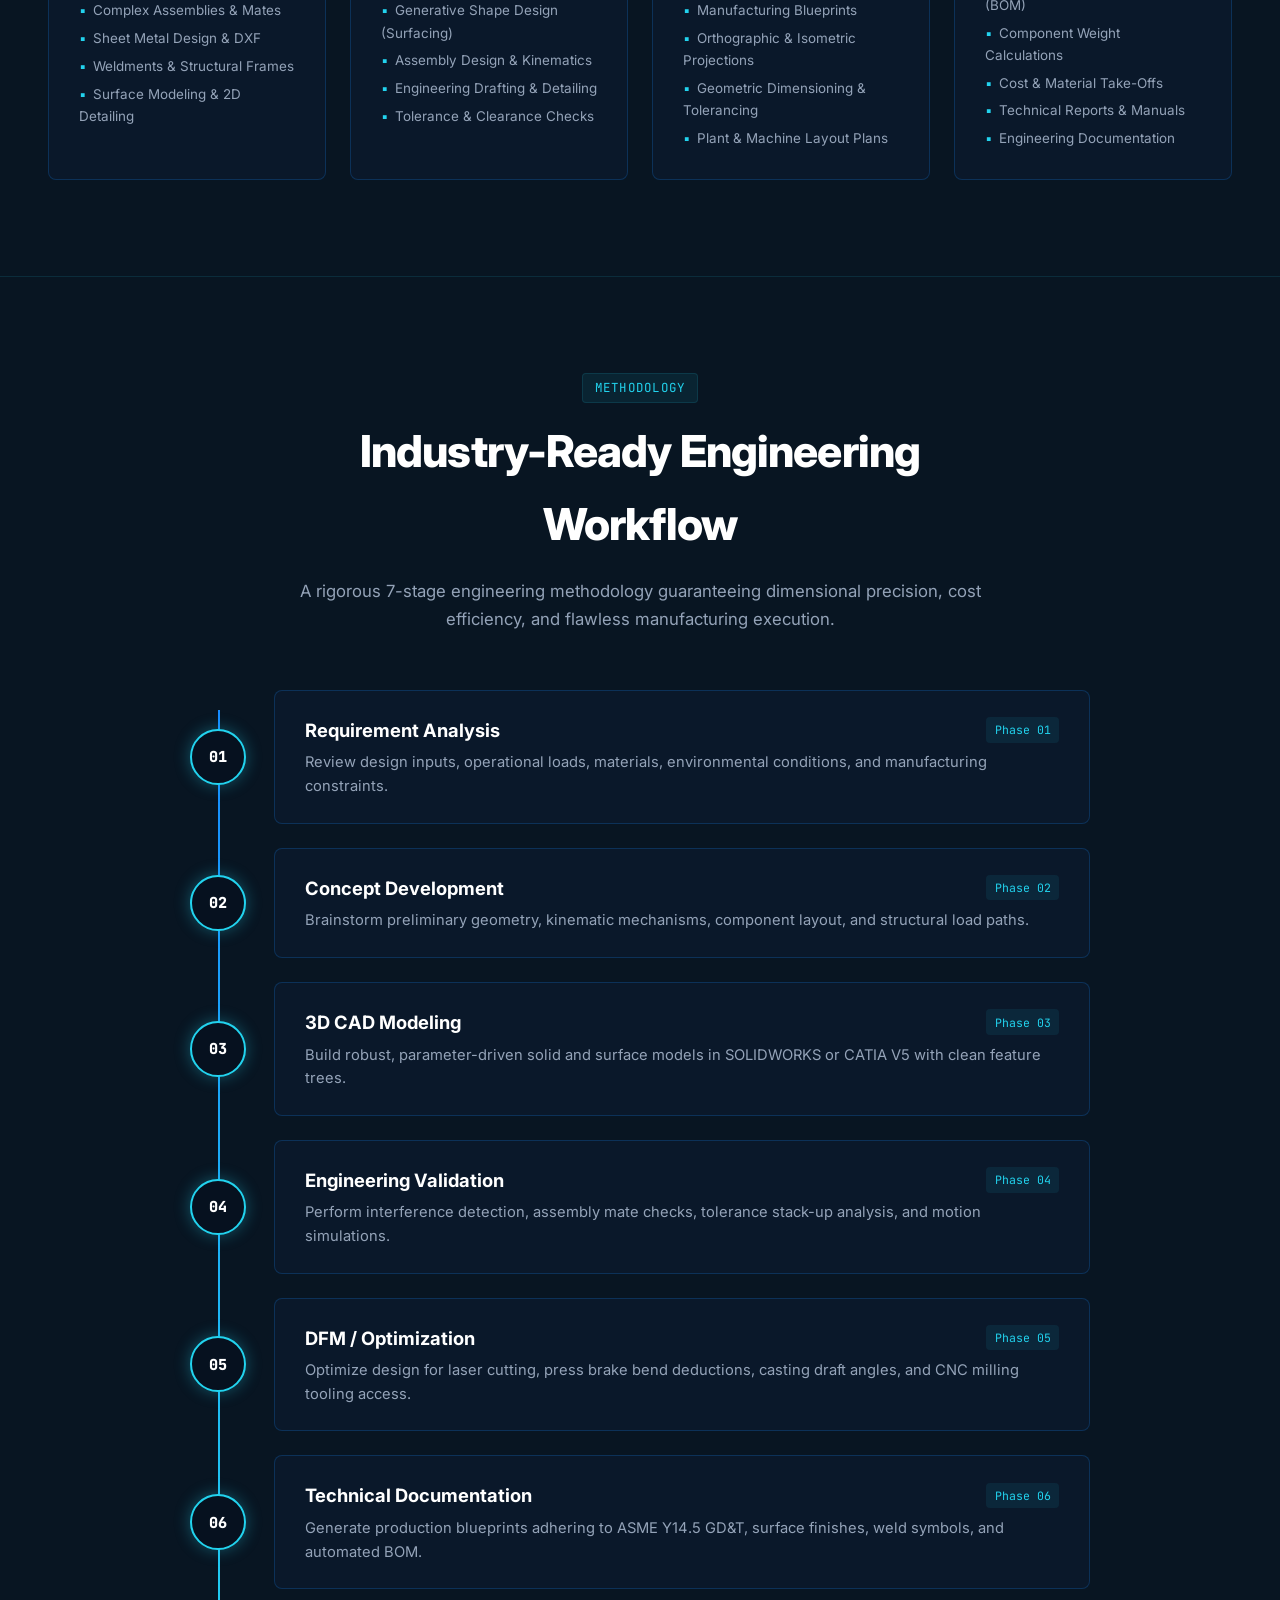
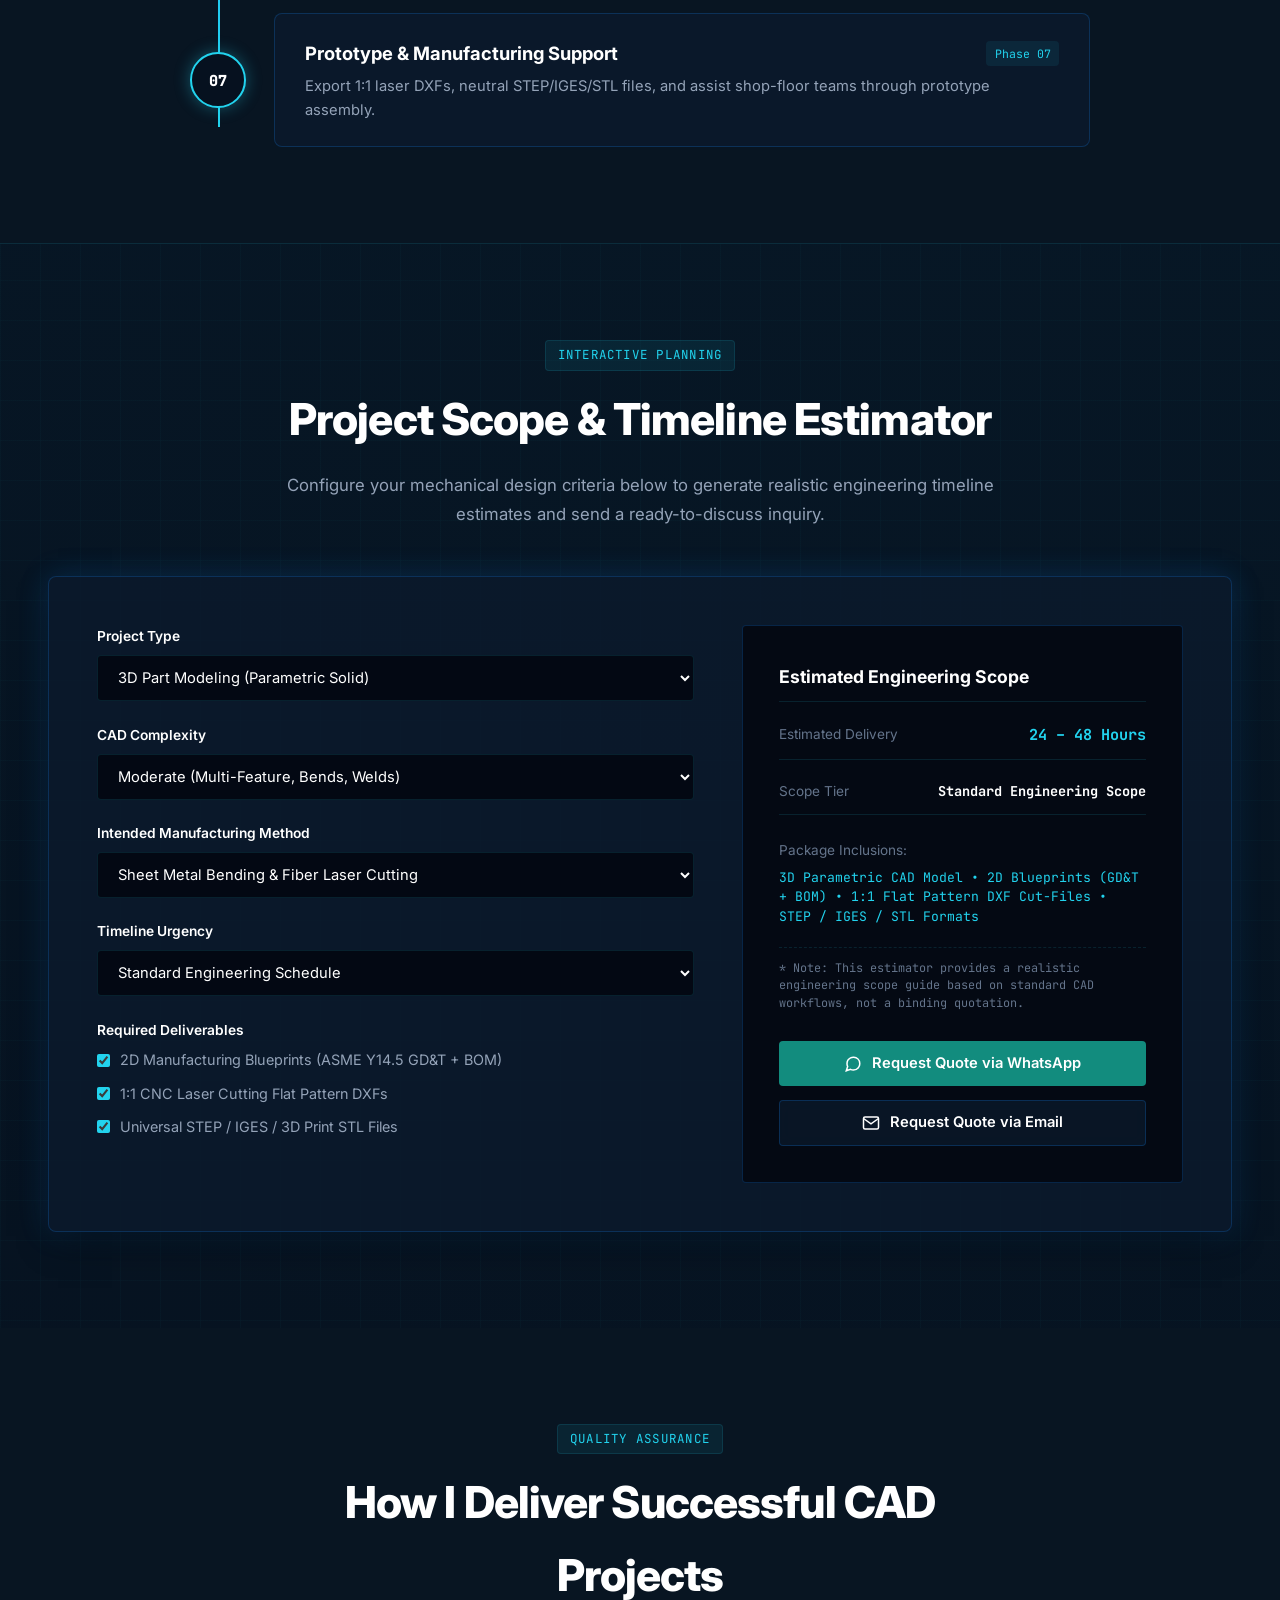
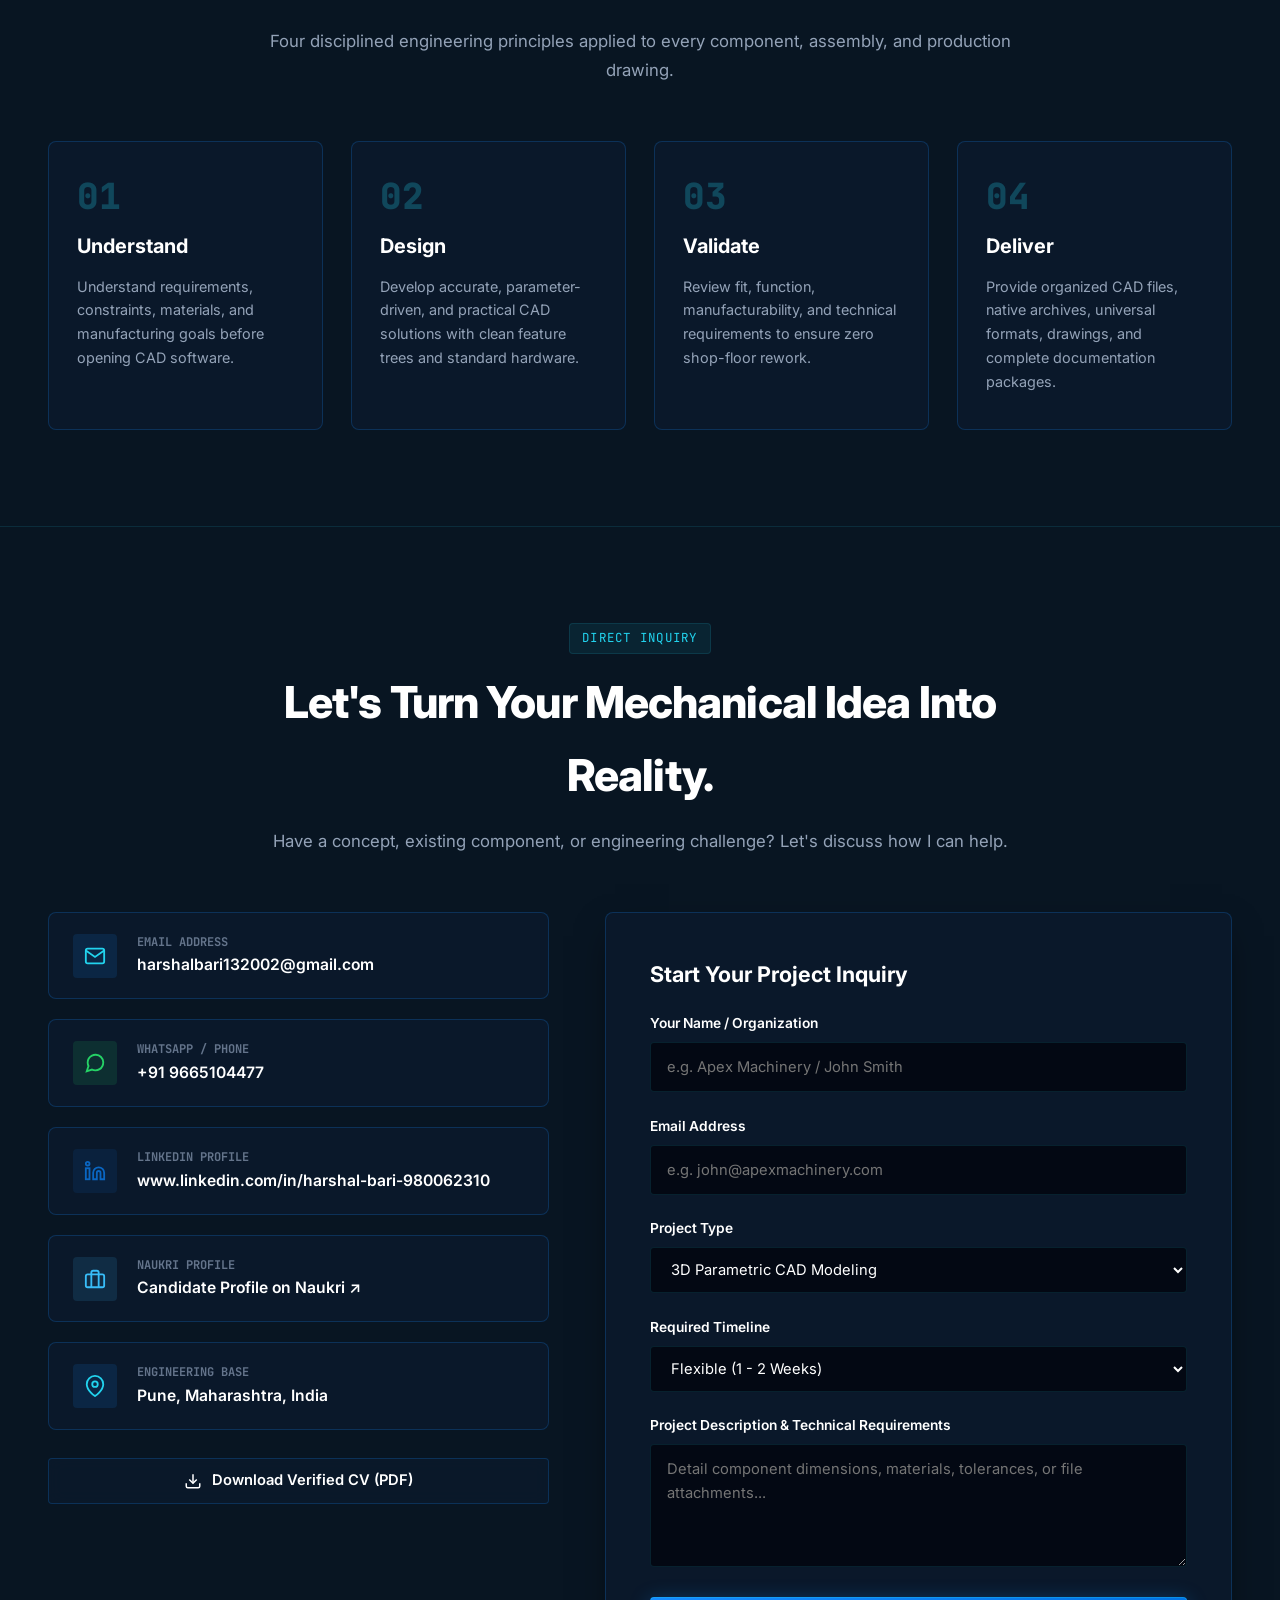
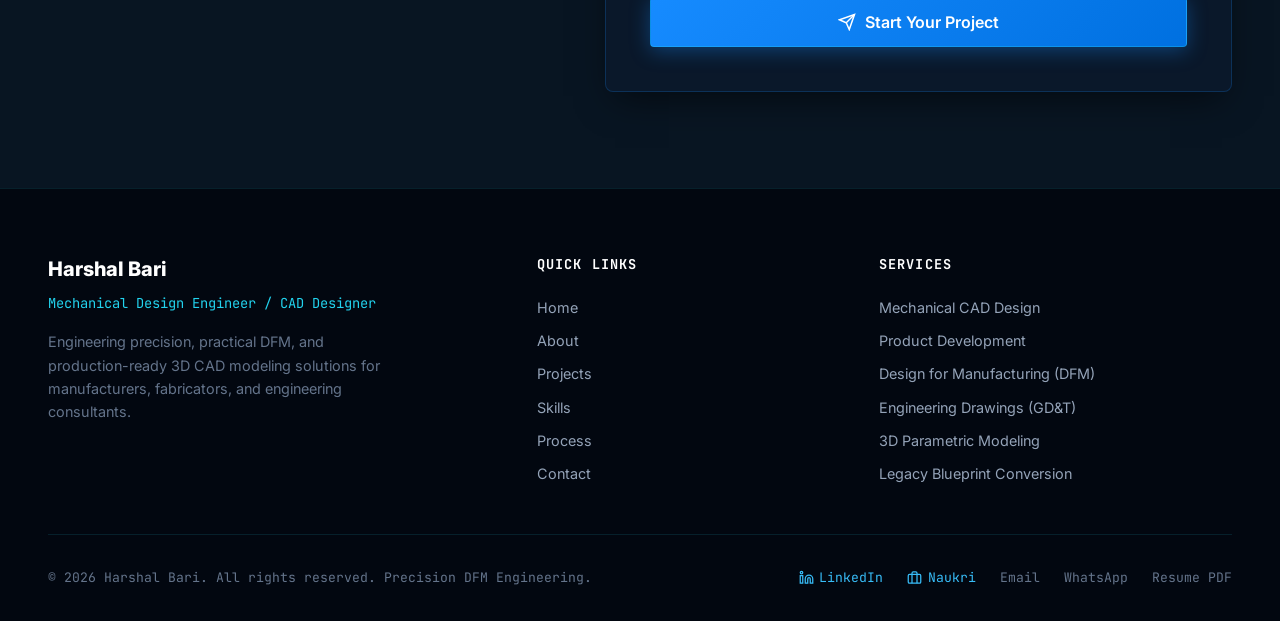
==== commit d4311111: "Add Naukri profile links to About section, Contact channels, and Footer" ====
--- a/index.html
+++ b/index.html
@@ -343,6 +343,13 @@
                 </svg>
                 Connect on LinkedIn
               </a>
+              <a href="https://www.naukri.com/mnjuser/profile?id=&altresid" target="_blank" rel="noopener noreferrer" class="btn btn-secondary btn-sm" style="color: #38bdf8; border-color: rgba(56, 189, 248, 0.35);">
+                <svg width="16" height="16" viewBox="0 0 24 24" fill="none" stroke="currentColor" stroke-width="2">
+                  <rect x="2" y="7" width="20" height="14" rx="2" ry="2"></rect>
+                  <path d="M16 21V5a2 2 0 0 0-2-2h-4a2 2 0 0 0-2 2v16"></path>
+                </svg>
+                Naukri Profile
+              </a>
             </div>
           </div>
 
@@ -1350,6 +1357,19 @@
               </div>
             </a>
 
+            <a href="https://www.naukri.com/mnjuser/profile?id=&altresid" target="_blank" rel="noopener noreferrer" class="contact-channel-card">
+              <div class="channel-icon-box" style="color: #38bdf8; background: rgba(56, 189, 248, 0.12);">
+                <svg width="22" height="22" viewBox="0 0 24 24" fill="none" stroke="currentColor" stroke-width="2">
+                  <rect x="2" y="7" width="20" height="14" rx="2" ry="2"></rect>
+                  <path d="M16 21V5a2 2 0 0 0-2-2h-4a2 2 0 0 0-2 2v16"></path>
+                </svg>
+              </div>
+              <div class="channel-meta">
+                <h5>Naukri Profile</h5>
+                <p>Candidate Profile on Naukri ↗</p>
+              </div>
+            </a>
+
             <div class="contact-channel-card">
               <div class="channel-icon-box">
                 <svg width="22" height="22" viewBox="0 0 24 24" fill="none" stroke="currentColor" stroke-width="2">
@@ -1484,6 +1504,13 @@
             </svg>
             LinkedIn
           </a>
+          <a href="https://www.naukri.com/mnjuser/profile?id=&altresid" target="_blank" rel="noopener noreferrer" style="color: #38bdf8; display: inline-flex; align-items: center; gap: 0.35rem;">
+            <svg width="15" height="15" viewBox="0 0 24 24" fill="none" stroke="currentColor" stroke-width="2">
+              <rect x="2" y="7" width="20" height="14" rx="2" ry="2"></rect>
+              <path d="M16 21V5a2 2 0 0 0-2-2h-4a2 2 0 0 0-2 2v16"></path>
+            </svg>
+            Naukri
+          </a>
           <a href="mailto:harshalbari132002@gmail.com">Email</a>
           <a href="https://wa.me/919665104477" target="_blank" rel="noopener noreferrer">WhatsApp</a>
           <a href="HARSHAL_BARI_RESUME.pdf" download>Resume PDF</a>
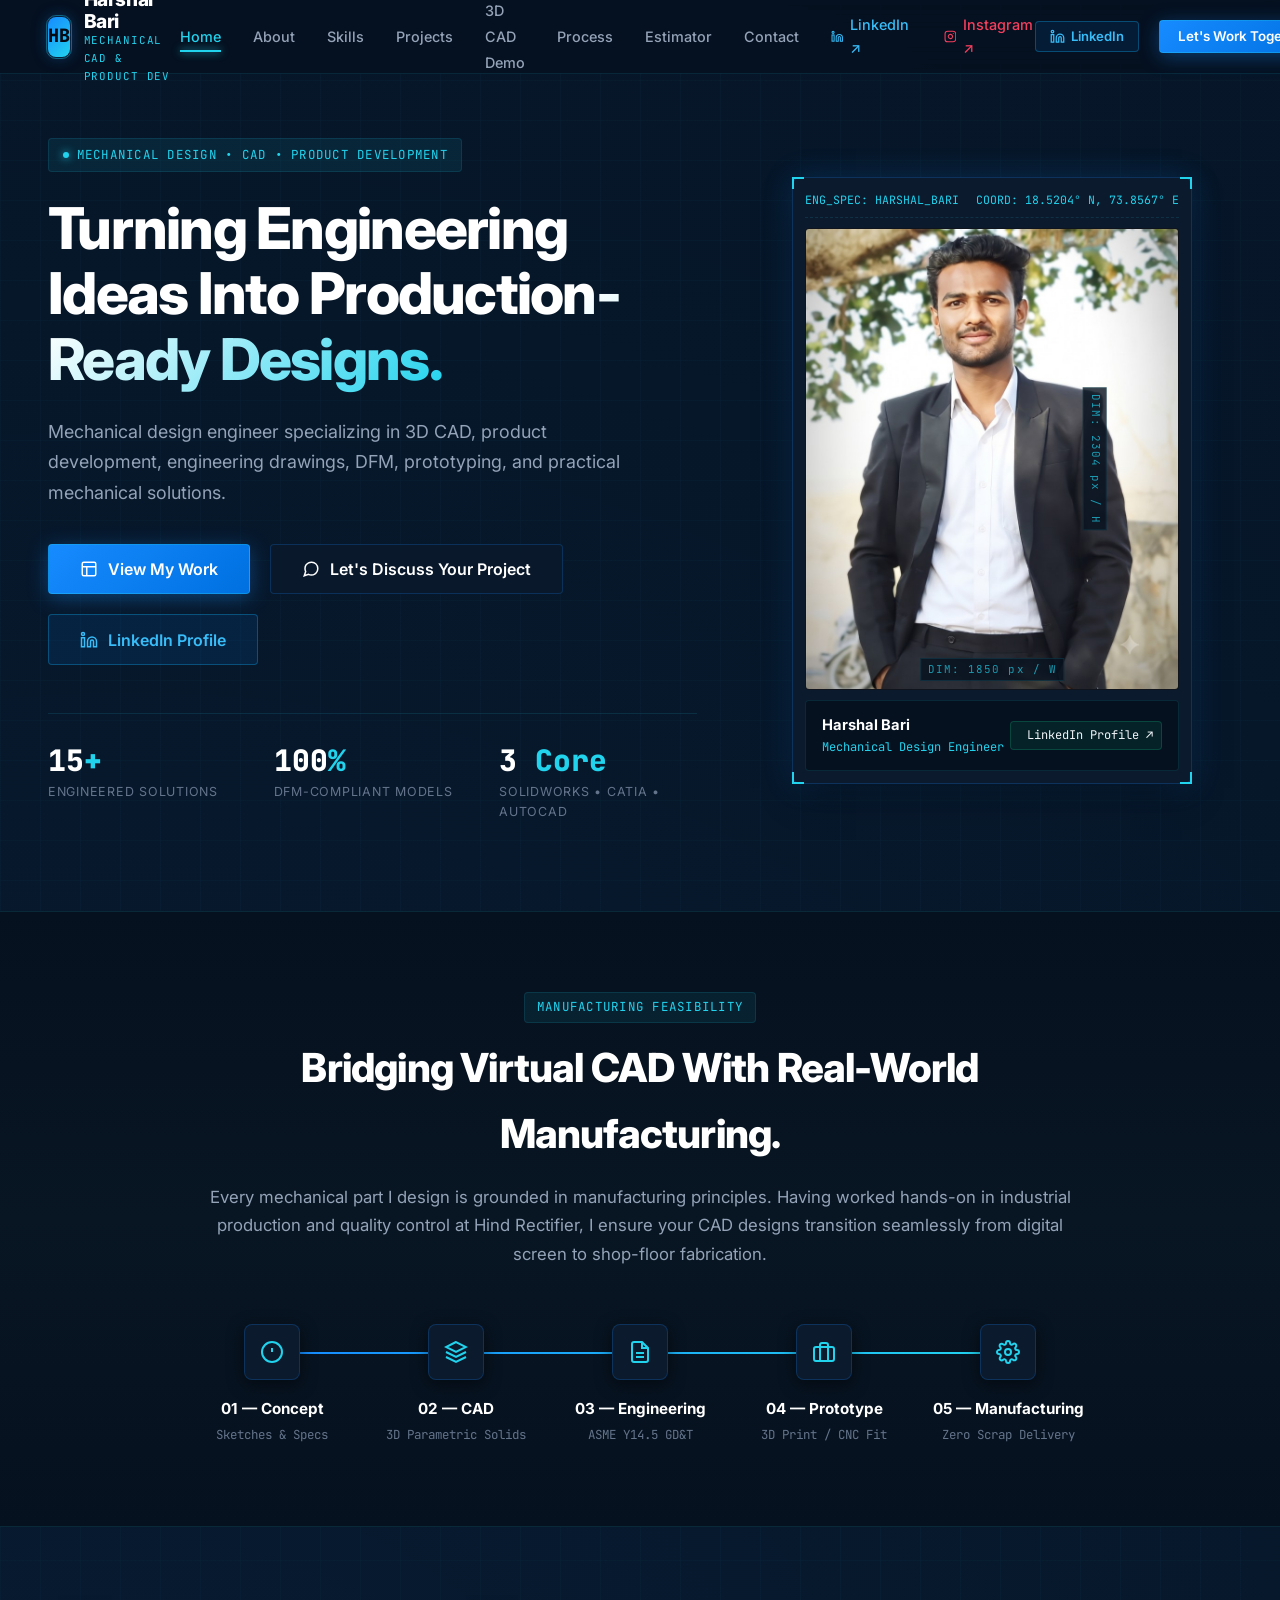
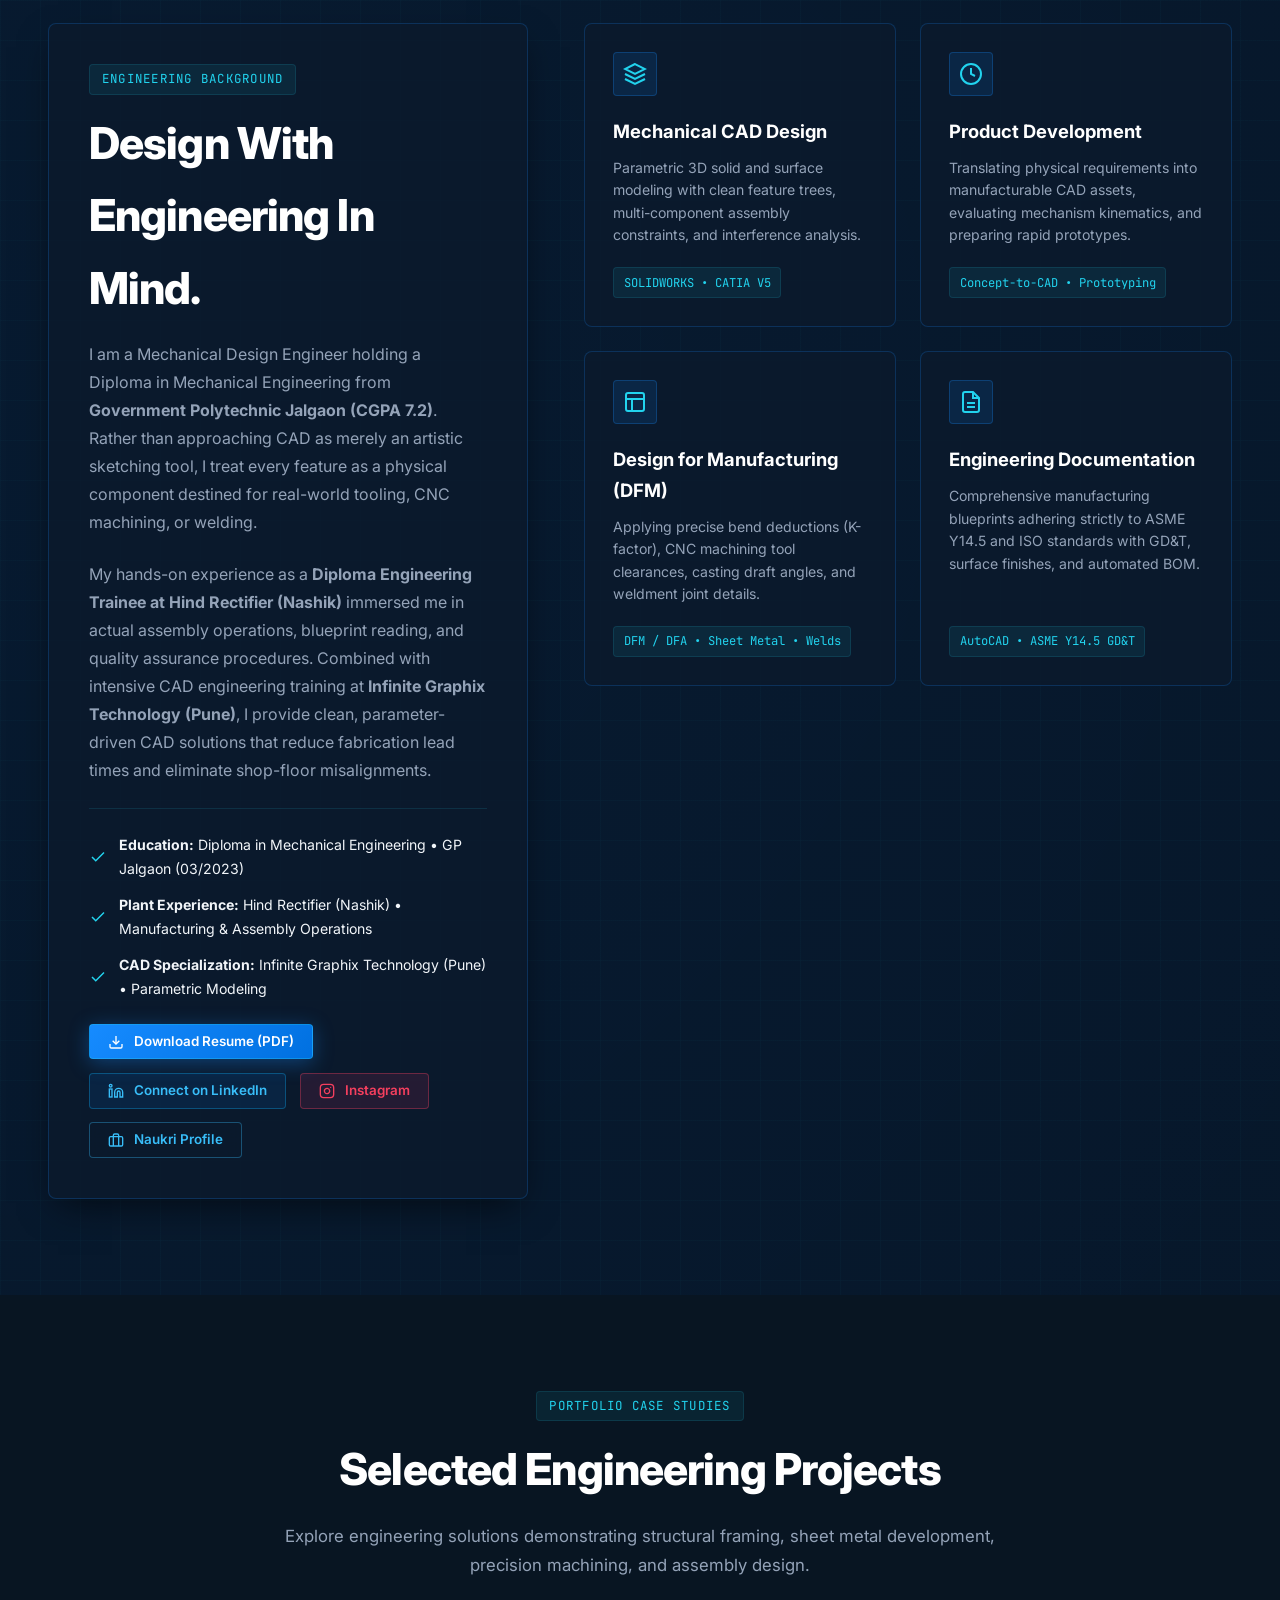
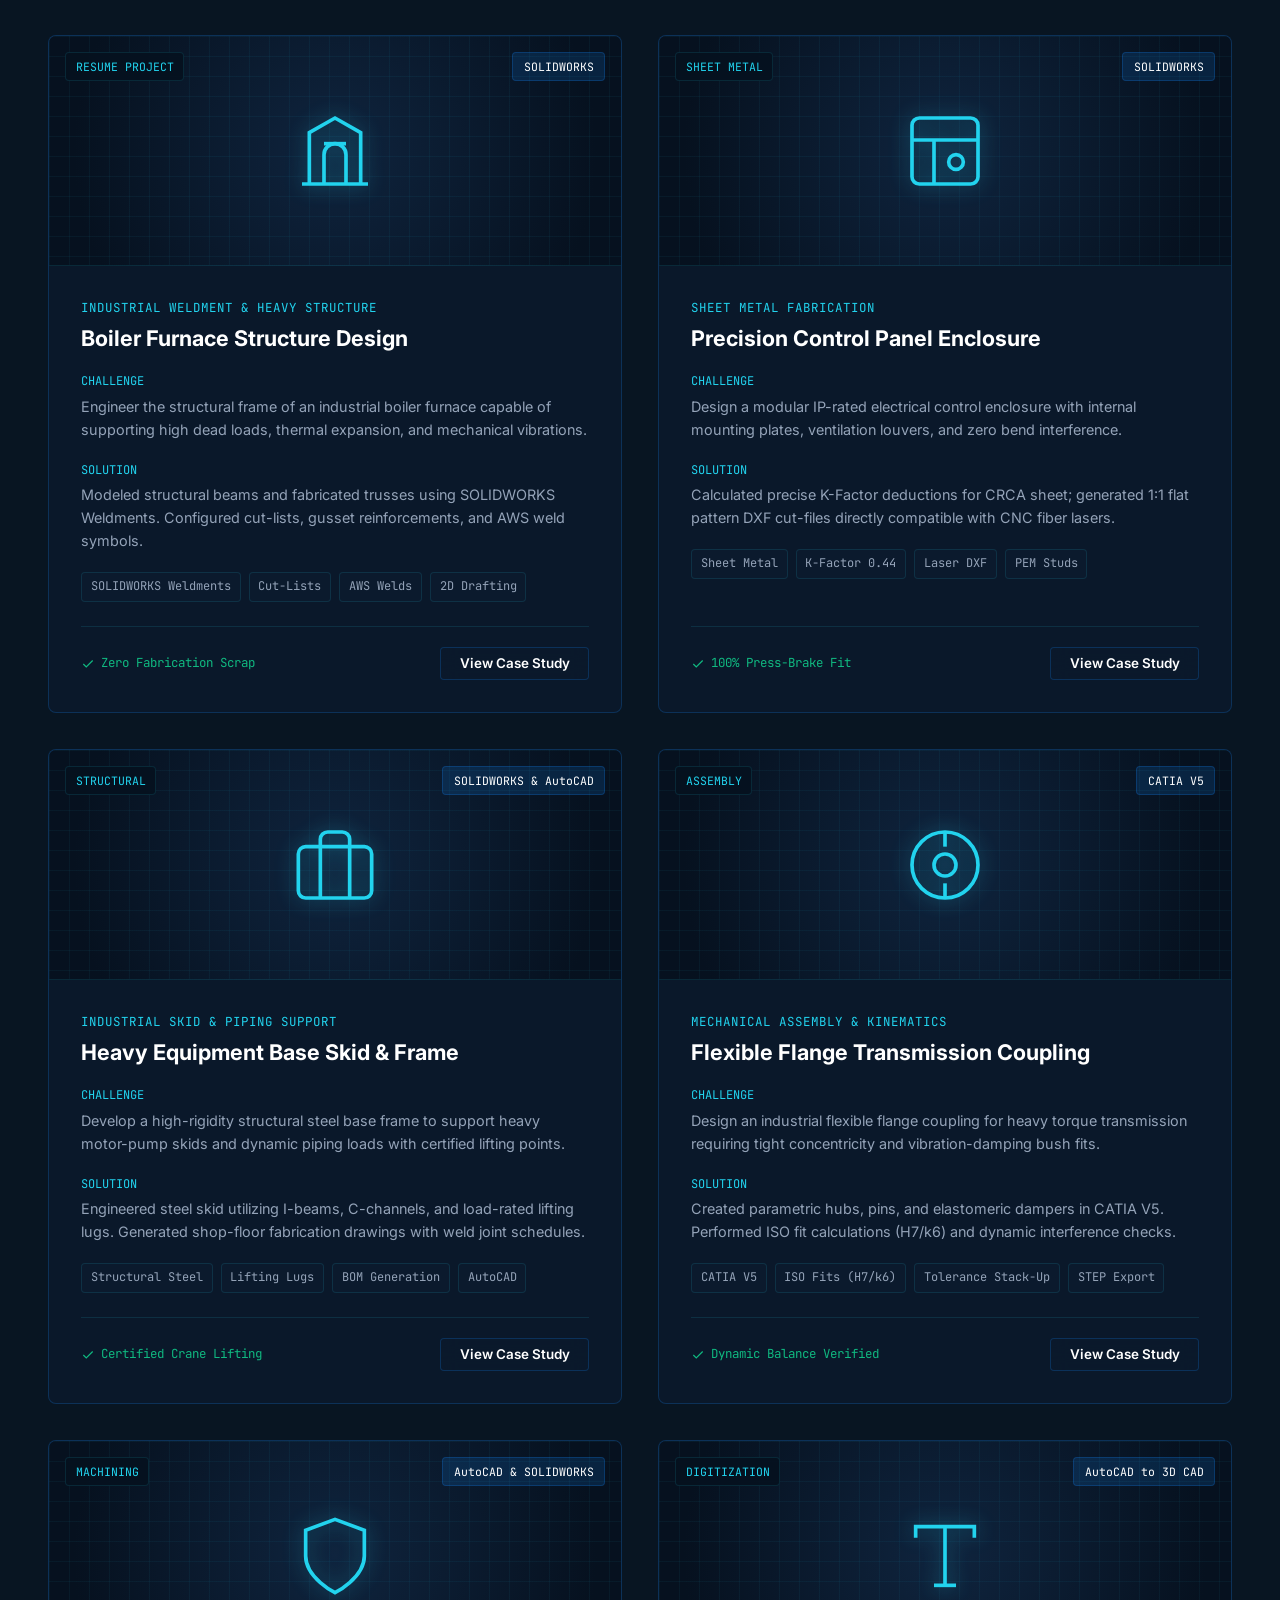
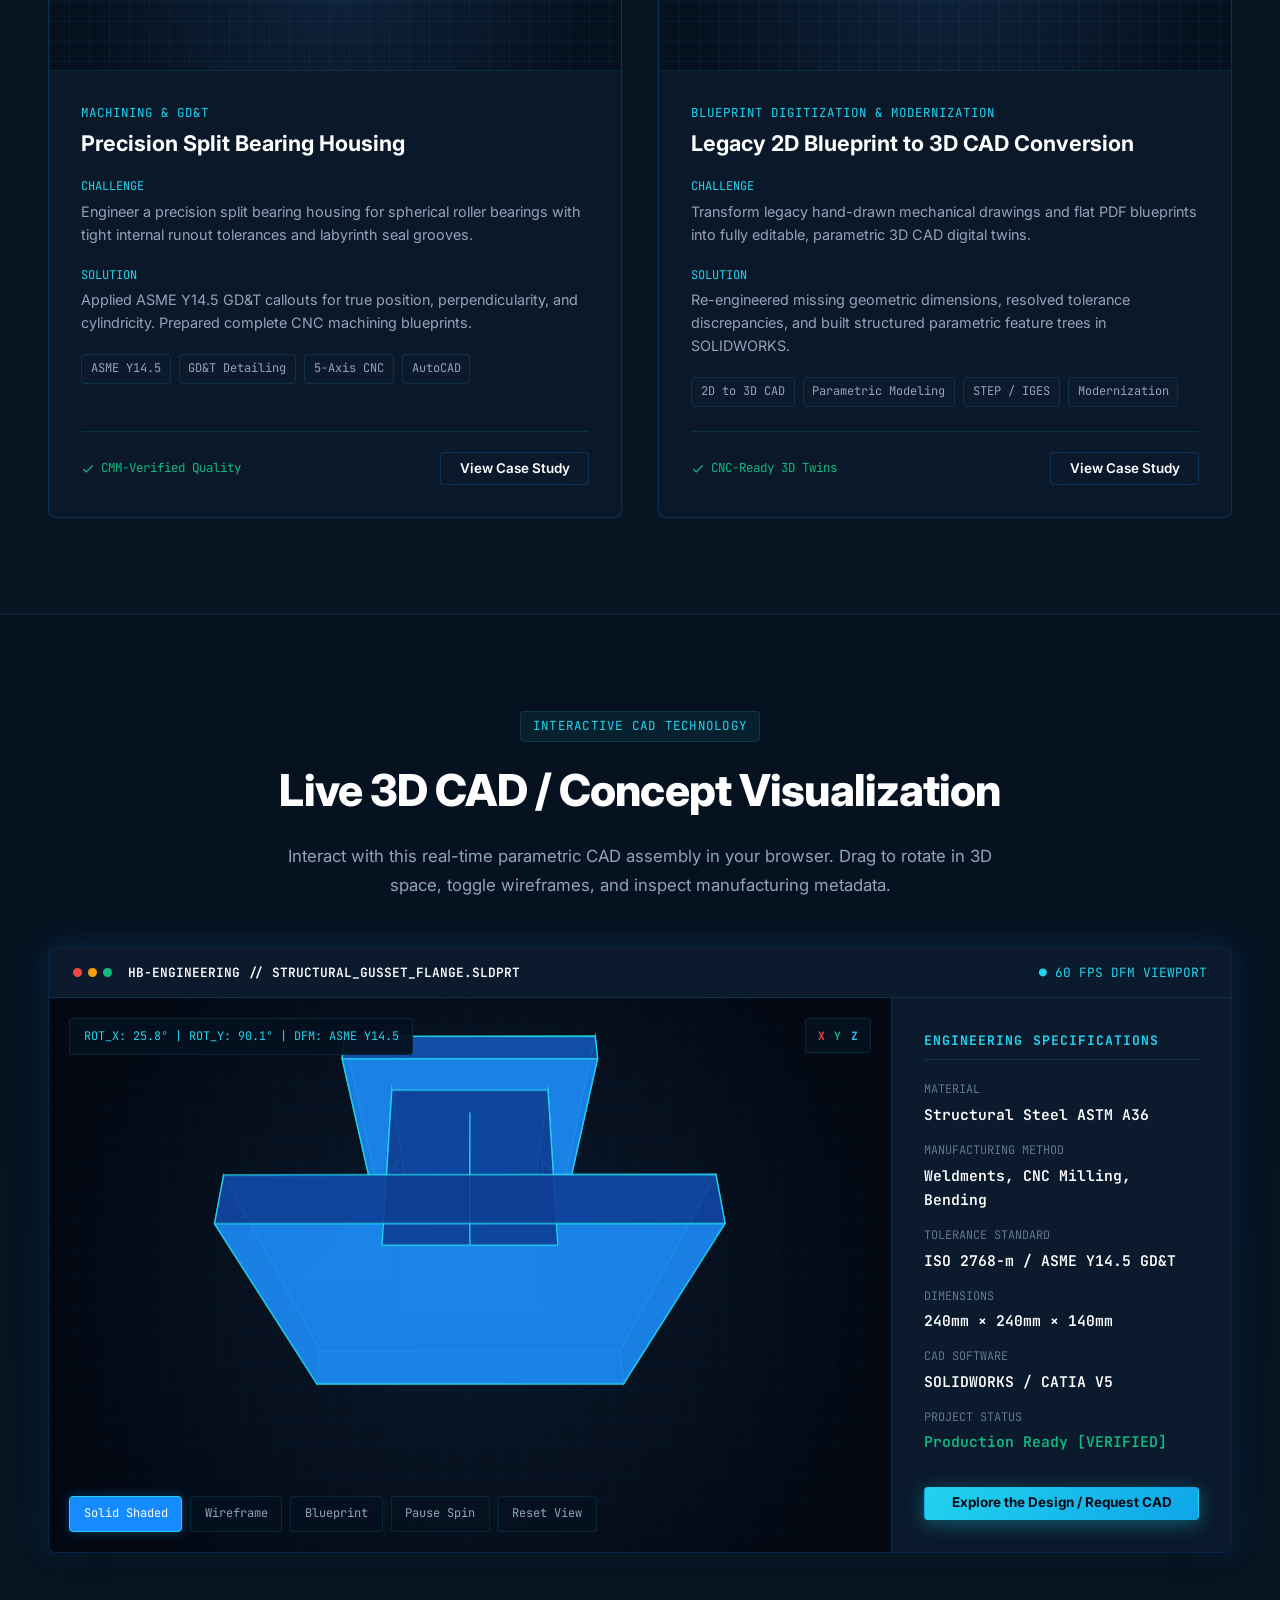
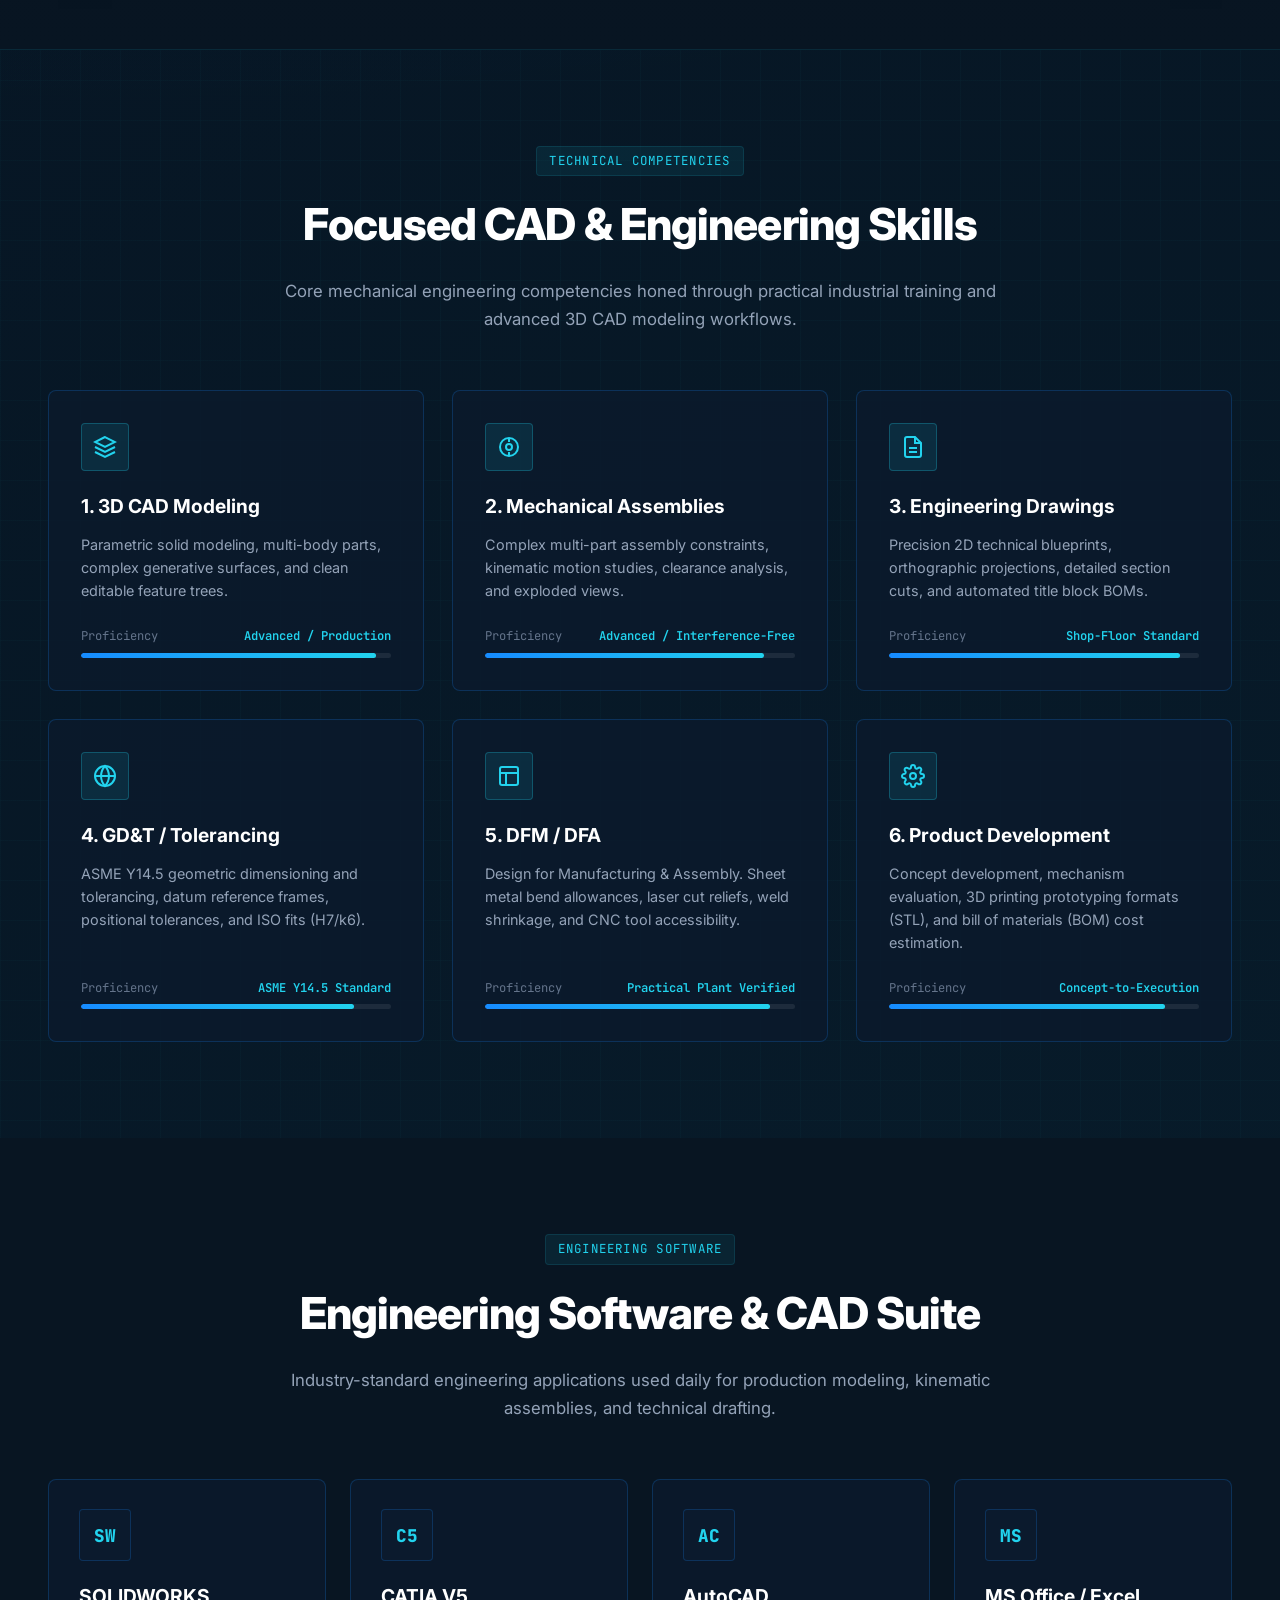
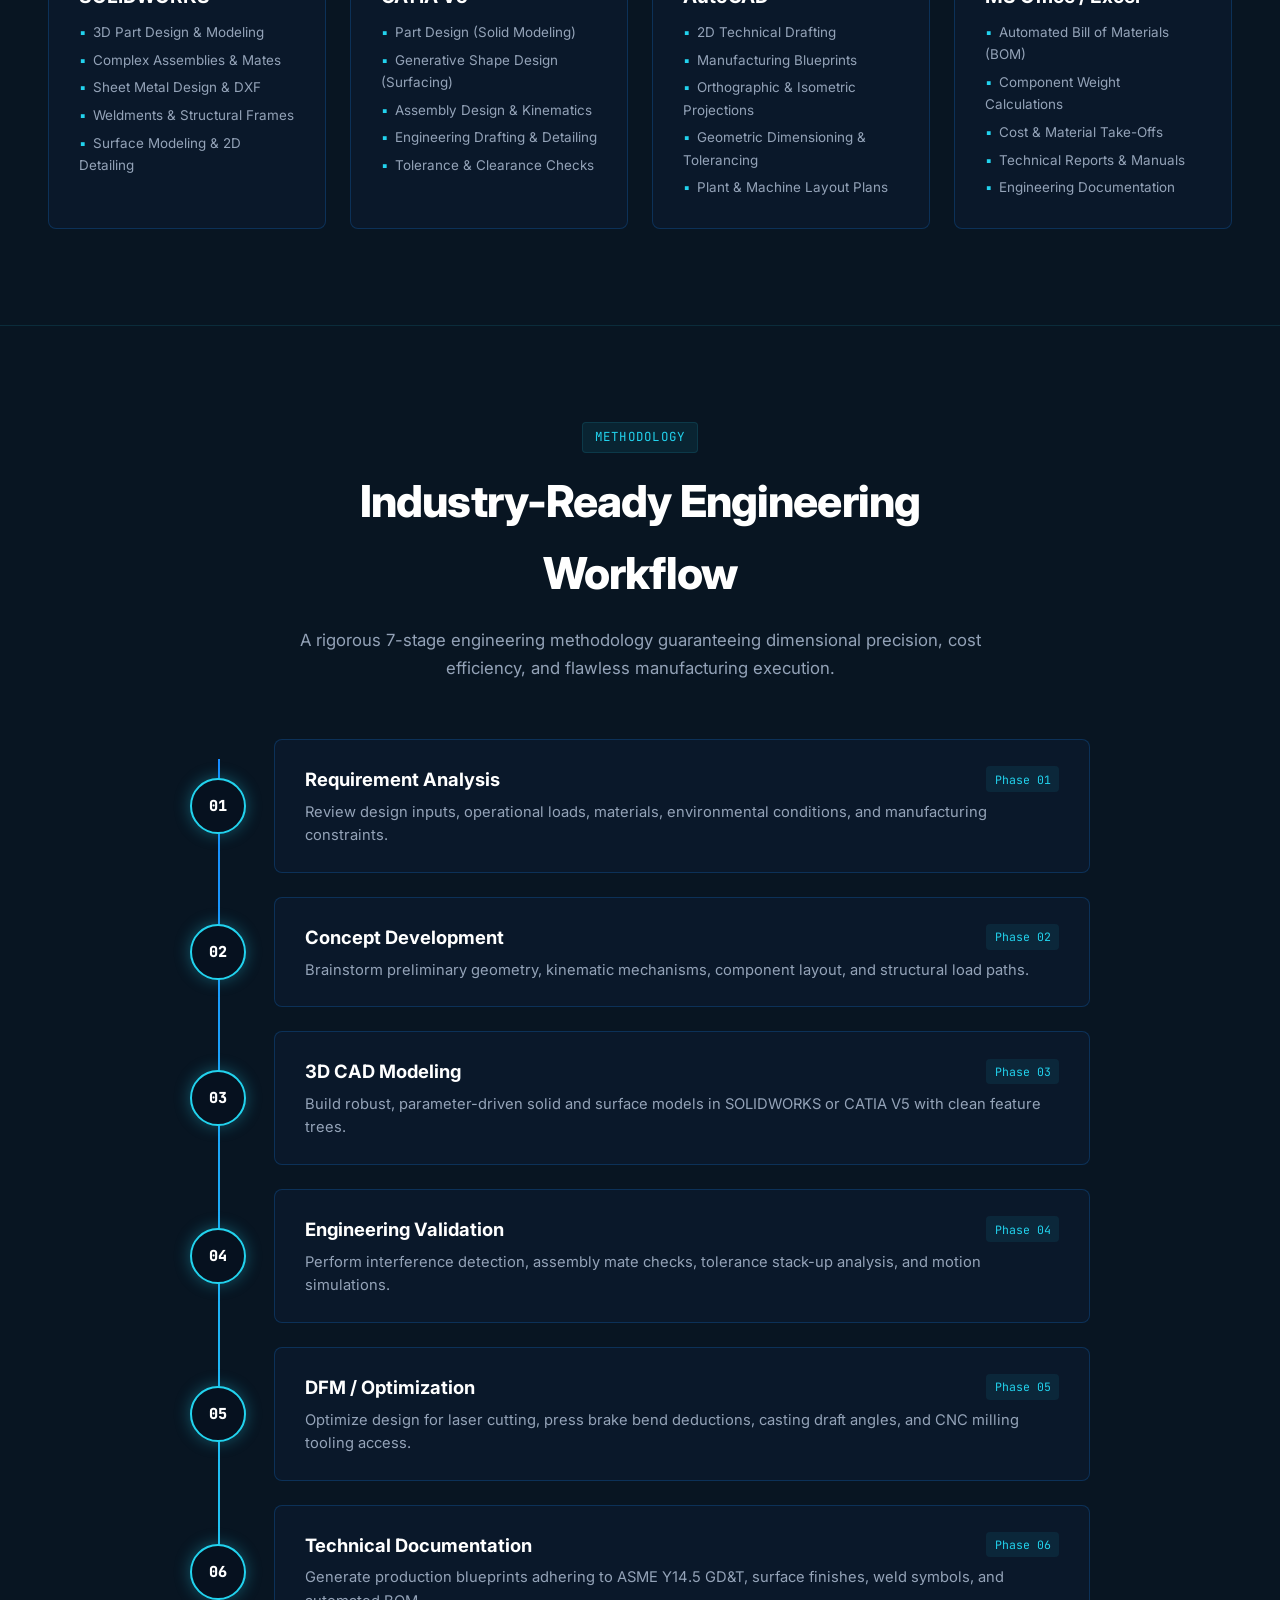
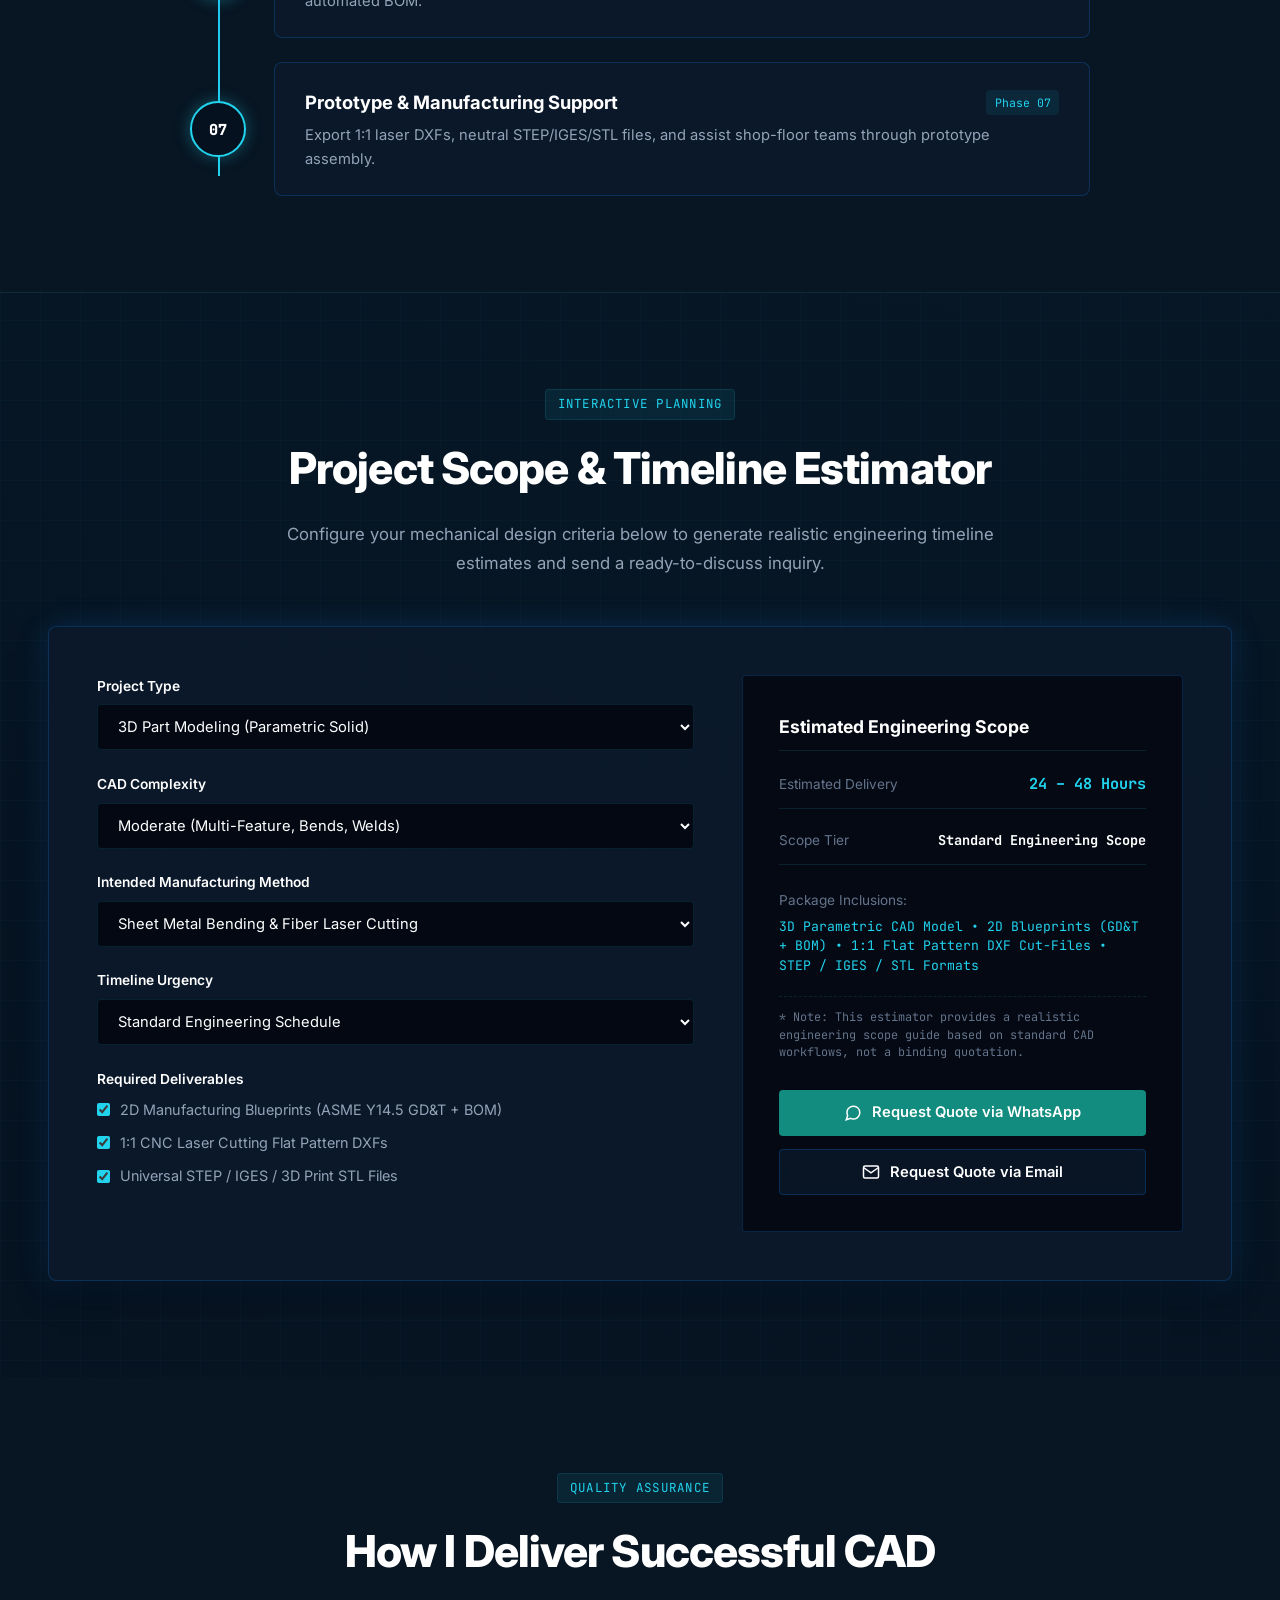
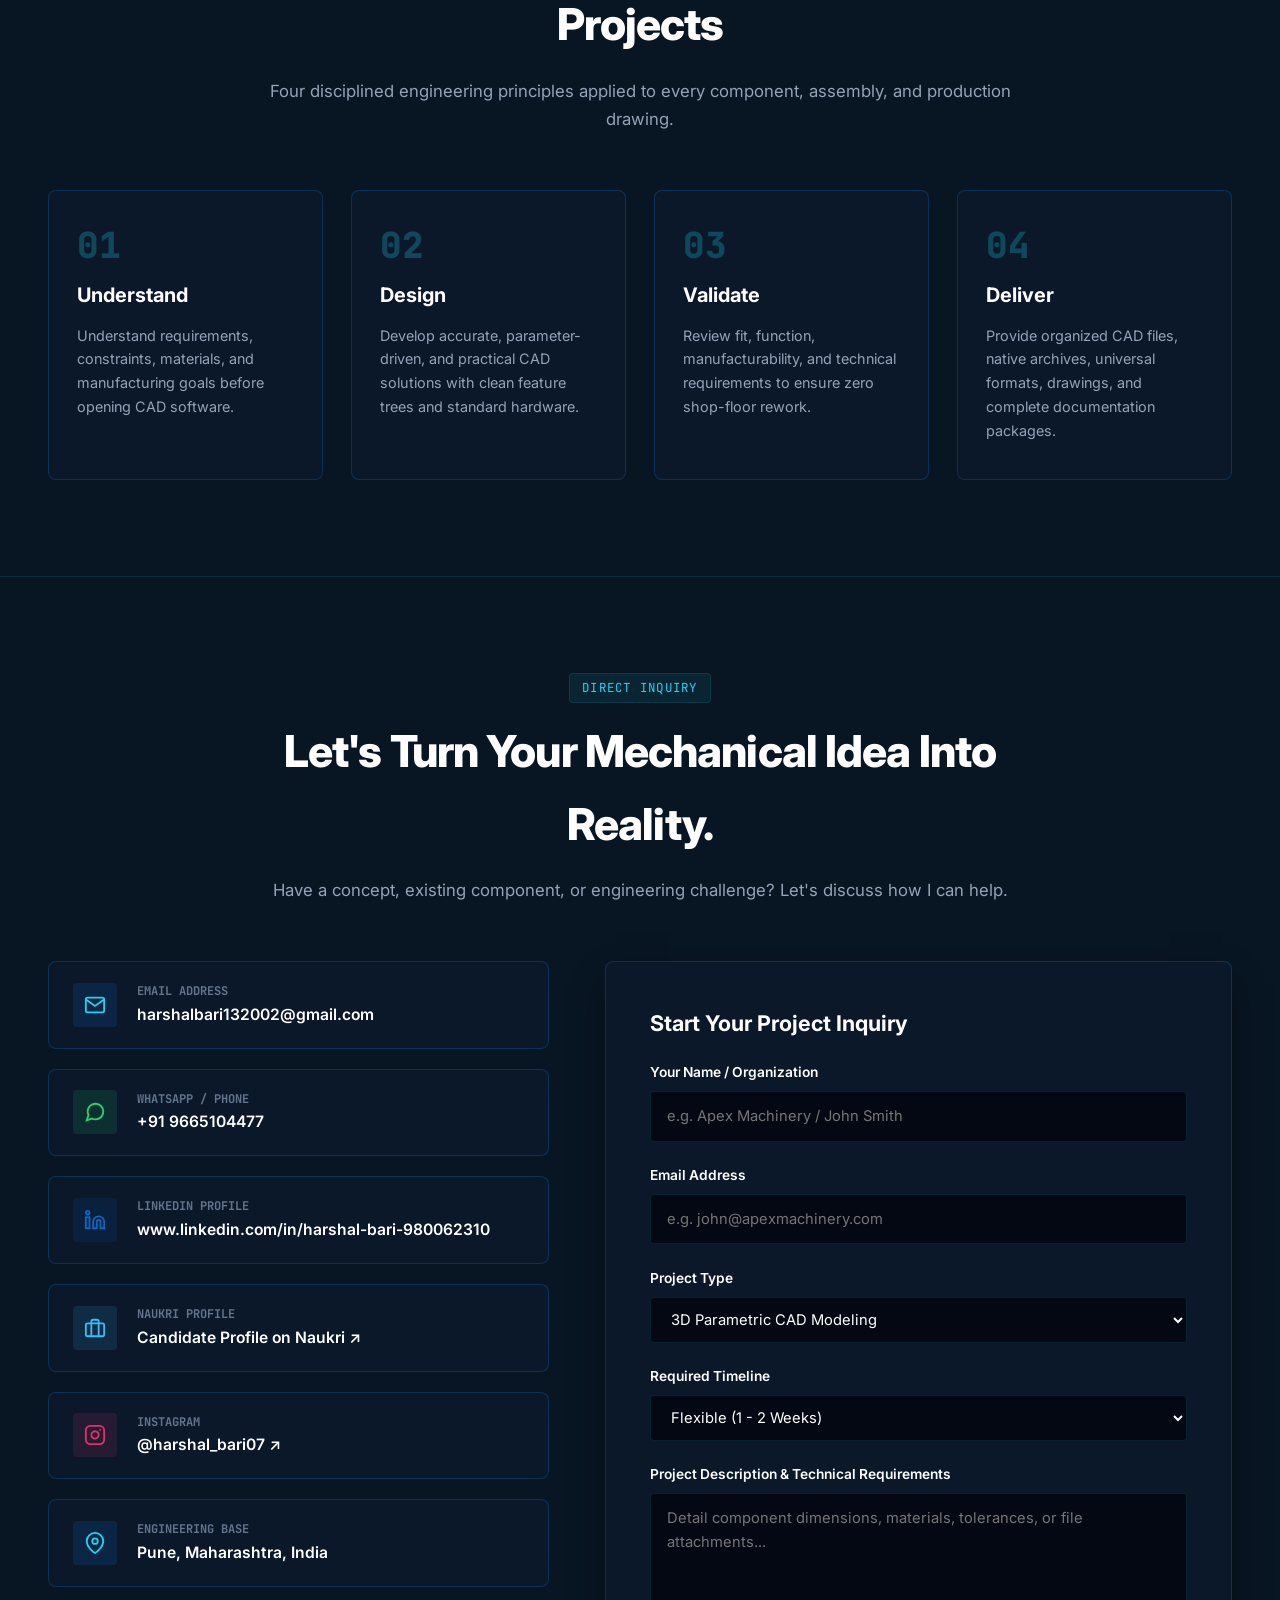
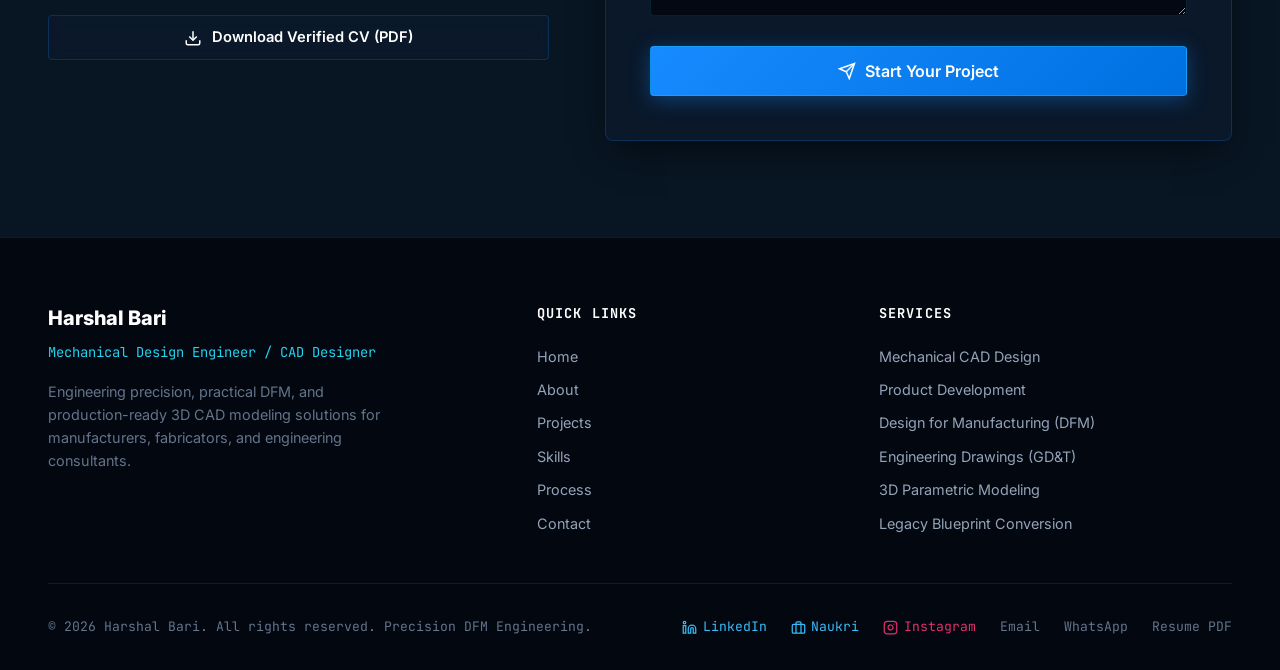
==== commit ec45bbae: "Add Instagram profile icon and link to navigation, about section, contact channels, and footer" ====
--- a/index.html
+++ b/index.html
@@ -54,6 +54,7 @@
     ],
     "sameAs": [
       "https://www.linkedin.com/in/harshal-bari-980062310",
+      "https://www.instagram.com/harshal_bari07",
       "https://github.com/harshabari"
     ]
   }
@@ -98,6 +99,14 @@
               <circle cx="4" cy="4" r="2"></circle>
             </svg>
             LinkedIn ↗
+          </a></li>
+          <li><a href="https://www.instagram.com/harshal_bari07?stkn=MjJ2OXNyaThjZXUz" target="_blank" rel="noopener noreferrer" class="nav-link" style="color: #f43f5e; display: flex; align-items: center; gap: 0.4rem;">
+            <svg width="15" height="15" viewBox="0 0 24 24" fill="none" stroke="currentColor" stroke-width="2" stroke-linecap="round" stroke-linejoin="round">
+              <rect x="2" y="2" width="20" height="20" rx="5" ry="5"></rect>
+              <path d="M16 11.37A4 4 0 1 1 12.63 8 4 4 0 0 1 16 11.37z"></path>
+              <line x1="17.5" y1="6.5" x2="17.51" y2="6.5"></line>
+            </svg>
+            Instagram ↗
           </a></li>
         </ul>
       </nav>
@@ -342,6 +351,14 @@
                   <circle cx="4" cy="4" r="2"></circle>
                 </svg>
                 Connect on LinkedIn
+              </a>
+              <a href="https://www.instagram.com/harshal_bari07?stkn=MjJ2OXNyaThjZXUz" target="_blank" rel="noopener noreferrer" class="btn btn-instagram-outline btn-sm">
+                <svg width="16" height="16" viewBox="0 0 24 24" fill="none" stroke="currentColor" stroke-width="2" stroke-linecap="round" stroke-linejoin="round">
+                  <rect x="2" y="2" width="20" height="20" rx="5" ry="5"></rect>
+                  <path d="M16 11.37A4 4 0 1 1 12.63 8 4 4 0 0 1 16 11.37z"></path>
+                  <line x1="17.5" y1="6.5" x2="17.51" y2="6.5"></line>
+                </svg>
+                Instagram
               </a>
               <a href="https://www.naukri.com/mnjuser/profile?id=&altresid" target="_blank" rel="noopener noreferrer" class="btn btn-secondary btn-sm" style="color: #38bdf8; border-color: rgba(56, 189, 248, 0.35);">
                 <svg width="16" height="16" viewBox="0 0 24 24" fill="none" stroke="currentColor" stroke-width="2">
@@ -1370,6 +1387,20 @@
               </div>
             </a>
 
+            <a href="https://www.instagram.com/harshal_bari07?stkn=MjJ2OXNyaThjZXUz" target="_blank" rel="noopener noreferrer" class="contact-channel-card">
+              <div class="channel-icon-box" style="color: #e1306c; background: rgba(225, 48, 108, 0.12);">
+                <svg width="22" height="22" viewBox="0 0 24 24" fill="none" stroke="currentColor" stroke-width="2" stroke-linecap="round" stroke-linejoin="round">
+                  <rect x="2" y="2" width="20" height="20" rx="5" ry="5"></rect>
+                  <path d="M16 11.37A4 4 0 1 1 12.63 8 4 4 0 0 1 16 11.37z"></path>
+                  <line x1="17.5" y1="6.5" x2="17.51" y2="6.5"></line>
+                </svg>
+              </div>
+              <div class="channel-meta">
+                <h5>Instagram</h5>
+                <p>@harshal_bari07 ↗</p>
+              </div>
+            </a>
+
             <div class="contact-channel-card">
               <div class="channel-icon-box">
                 <svg width="22" height="22" viewBox="0 0 24 24" fill="none" stroke="currentColor" stroke-width="2">
@@ -1511,6 +1542,14 @@
             </svg>
             Naukri
           </a>
+          <a href="https://www.instagram.com/harshal_bari07?stkn=MjJ2OXNyaThjZXUz" target="_blank" rel="noopener noreferrer" style="color: #e1306c; display: inline-flex; align-items: center; gap: 0.35rem;">
+            <svg width="15" height="15" viewBox="0 0 24 24" fill="none" stroke="currentColor" stroke-width="2" stroke-linecap="round" stroke-linejoin="round">
+              <rect x="2" y="2" width="20" height="20" rx="5" ry="5"></rect>
+              <path d="M16 11.37A4 4 0 1 1 12.63 8 4 4 0 0 1 16 11.37z"></path>
+              <line x1="17.5" y1="6.5" x2="17.51" y2="6.5"></line>
+            </svg>
+            Instagram
+          </a>
           <a href="mailto:harshalbari132002@gmail.com">Email</a>
           <a href="https://wa.me/919665104477" target="_blank" rel="noopener noreferrer">WhatsApp</a>
           <a href="HARSHAL_BARI_RESUME.pdf" download>Resume PDF</a>
--- a/css/style.css
+++ b/css/style.css
@@ -332,6 +332,20 @@
   box-shadow: 0 4px 18px rgba(10, 102, 194, 0.45);
 }
 
+.btn-instagram-outline {
+  background: rgba(225, 48, 108, 0.12);
+  color: #f43f5e;
+  border: 1px solid rgba(244, 63, 94, 0.35);
+}
+
+.btn-instagram-outline:hover {
+  background: linear-gradient(135deg, #833ab4, #fd1d1d, #fcb045);
+  color: #ffffff;
+  border-color: transparent;
+  transform: translateY(-2px);
+  box-shadow: 0 4px 18px rgba(225, 48, 108, 0.45);
+}
+
 .nav-linkedin-btn {
   display: inline-flex;
   align-items: center;
